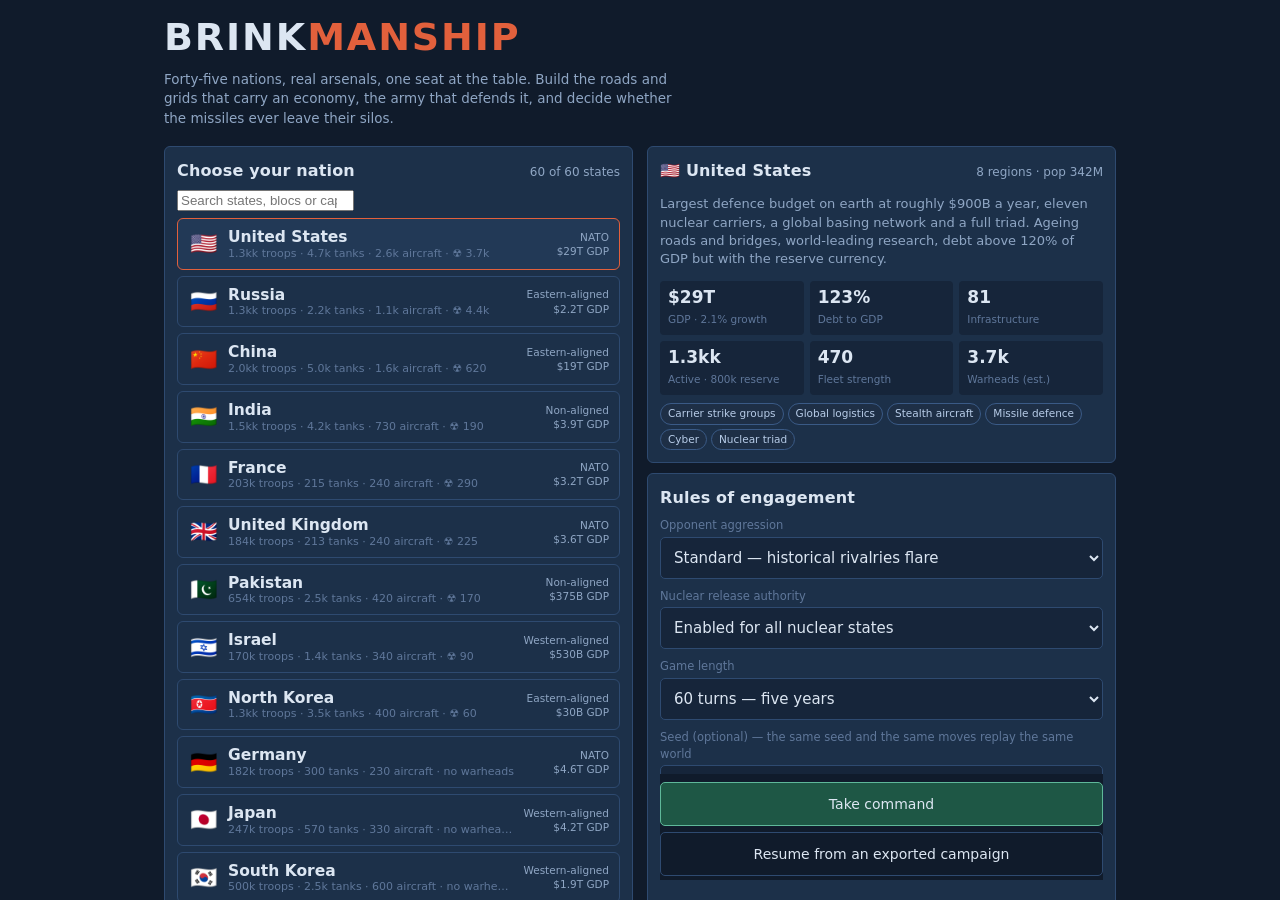
==== brinkmanship-desktop (2).html @ c882f6fa "Add files via upload" ====
<!DOCTYPE html>
<html lang="en">
<head>
<meta charset="utf-8">
<meta name="viewport" content="width=device-width, initial-scale=1, viewport-fit=cover">
<meta name="apple-mobile-web-app-capable" content="yes">
<meta name="apple-mobile-web-app-status-bar-style" content="black-translucent">
<meta name="theme-color" content="#101B2B">
<title>Brinkmanship — Desktop</title>
<style>
:root{
  --sea:#101B2B; --board:#16253A; --panel:#1C3049; --panel2:#223956; --line:#2E4A70;
  --ink:#DCE6F2; --ink-dim:#8FA6C4; --ink-faint:#5F779A; --paper:#33506F;
  --signal:#E2603C; --signal-dim:#8E3B24; --jade:#5FB89A; --amber:#E3B23C; --violet:#9B7BD4; --steel:#7FA0C8;
  --disp:"Avenir Next Condensed","Roboto Condensed","Arial Narrow",system-ui,sans-serif;
  --body:system-ui,-apple-system,"Segoe UI",Roboto,Helvetica,sans-serif;
}
*{box-sizing:border-box;-webkit-tap-highlight-color:transparent}
html,body{margin:0;padding:0;height:100%;overscroll-behavior:none}
body{background:var(--sea);color:var(--ink);font-family:var(--body);font-size:15px;line-height:1.45;-webkit-font-smoothing:antialiased}
body.mobile{padding-top:env(safe-area-inset-top)}
button{font-family:inherit;font-size:inherit;color:inherit;border:0;background:none;cursor:pointer}
.num{font-variant-numeric:tabular-nums}
h1,h2,h3,h4{font-family:var(--disp);font-weight:600;margin:0;letter-spacing:.01em}
table{border-collapse:collapse;width:100%;font-size:13px}
td,th{padding:4px 6px;text-align:right;border-bottom:1px solid var(--line)}
td:first-child,th:first-child{text-align:left}
th{font-weight:500;color:var(--ink-faint);font-size:11.5px}

#app{display:none;flex-direction:column;height:100dvh;position:relative}
body.mobile #app{max-width:640px;margin:0 auto}
#rail{flex:0 0 auto;display:flex;align-items:stretch;gap:1px;background:var(--line);border-bottom:1px solid var(--line)}
.rail-cell{background:var(--board);padding:7px 9px;flex:1;min-width:0}
.rail-k{font-size:10px;color:var(--ink-faint);line-height:1.2;white-space:nowrap;overflow:hidden;text-overflow:ellipsis}
.rail-v{font-family:var(--disp);font-size:17px;font-weight:600;line-height:1.15;white-space:nowrap;overflow:hidden;text-overflow:ellipsis}
.rail-cell.defcon{flex:0 0 74px;text-align:center}
.dc1{color:var(--signal)} .dc2{color:#E8804C} .dc3{color:var(--amber)} .dc4{color:#B9C96F} .dc5{color:var(--jade)}
#view{flex:1 1 auto;min-height:0;overflow-y:auto;overscroll-behavior:contain;-webkit-overflow-scrolling:touch;padding:12px 12px 20px}
body.mobile #top,body.mobile #cols{display:contents}
body.mobile #rail{order:1} body.mobile #view{order:2} body.mobile #turnbar{order:3} body.mobile #tabs{order:4}
#tabs{flex:0 0 auto;display:flex;background:var(--board);border-top:1px solid var(--line);padding-bottom:env(safe-area-inset-bottom)}
.tab{flex:1;padding:8px 2px 7px;text-align:center;color:var(--ink-faint);border-top:2px solid transparent;min-height:50px}
.tab.on{color:var(--ink);border-top-color:var(--signal);background:var(--panel)}
.tab .g{font-size:16px;line-height:1}
.tab .t{font-size:10px;margin-top:3px}
.badge{display:inline-block;min-width:15px;padding:0 3px;background:var(--signal);color:#fff;border-radius:8px;font-size:9px;line-height:15px;margin-left:2px;vertical-align:1px}
#turnbar{padding:8px 12px calc(8px + env(safe-area-inset-bottom));background:var(--board);border-top:1px solid var(--line)}

body.desktop #app{max-width:none}
body.desktop #top{display:flex;align-items:stretch;background:var(--board);border-bottom:1px solid var(--line)}
body.desktop #rail{flex:0 0 auto;border:0;padding:0 6px}
body.desktop .rail-cell{flex:0 0 auto;min-width:96px}
body.desktop .rail-cell.brand{display:flex;align-items:center;font-family:var(--disp);font-size:20px;font-weight:700;letter-spacing:.06em;padding:0 14px}
body.desktop .rail-cell.brand em{font-style:normal;color:var(--signal)}
body.desktop #tabs{border:0;padding:0 6px;flex:1;background:var(--board);align-self:stretch;display:flex}
body.desktop .tab{flex:0 0 auto;min-width:96px;padding:6px 14px;border-top:0;border-bottom:2px solid transparent;display:flex;align-items:center;gap:7px;justify-content:center;min-height:0}
body.desktop .tab.on{border-bottom-color:var(--signal)}
body.desktop .tab .t{font-size:13px;margin:0}
body.desktop #turnbar{flex:0 0 auto;padding:6px 8px;border:0;background:var(--board);display:flex;align-items:center}
body.desktop #turnbar .btn{width:auto;min-height:40px;padding:8px 22px}
body.desktop #cols{flex:1 1 auto;display:grid;grid-template-columns:330px minmax(0,1fr) 380px;grid-template-rows:minmax(0,1fr);gap:1px;background:var(--line);min-height:0}
body.desktop #left,body.desktop #right{min-height:0;overflow-y:auto;background:var(--sea);padding:12px}
body.desktop #view{padding:14px 18px 40px}
body.desktop #view .inner{max-width:920px}
body.mobile #left,body.mobile #right{display:none}

.card{background:var(--panel);border:1px solid var(--line);border-radius:6px;padding:12px;margin-bottom:10px}
.card.tight{padding:9px 10px}
.card-h{display:flex;align-items:baseline;justify-content:space-between;gap:8px;margin-bottom:8px}
.card-h h3{font-size:16px}
.hint{font-size:12px;color:var(--ink-dim);line-height:1.4}
.hint.warn{color:var(--amber)} .hint.bad{color:var(--signal)} .hint.good{color:var(--jade)}
.sep{height:1px;background:var(--line);margin:10px -12px}
.row{display:flex;align-items:center;justify-content:space-between;gap:8px}
.grid2{display:grid;grid-template-columns:1fr 1fr;gap:8px}
.grid3{display:grid;grid-template-columns:1fr 1fr 1fr;gap:6px}
body.desktop .cols2{display:grid;grid-template-columns:1fr 1fr;gap:12px;align-items:start}
.stat{background:var(--board);border-radius:4px;padding:6px 8px;min-width:0}
.stat b{display:block;font-family:var(--disp);font-size:17px;font-weight:600;line-height:1.2;white-space:nowrap;overflow:hidden;text-overflow:ellipsis}
.stat span{font-size:10.5px;color:var(--ink-faint)}
.btn{display:inline-flex;align-items:center;justify-content:center;gap:6px;background:var(--panel2);border:1px solid var(--line);border-radius:5px;padding:10px 12px;min-height:44px;font-size:14px;font-weight:500;width:100%}
.btn:active{background:var(--line)} .btn:disabled{opacity:.38}
.btn.hot{background:var(--signal-dim);border-color:var(--signal)} .btn.go{background:#1E5745;border-color:var(--jade)}
.btn.ghost{background:transparent} .btn.sm{min-height:36px;padding:6px 9px;font-size:13px}
.btn.auto{width:auto;flex:0 0 auto}
.btn:focus-visible{outline:2px solid var(--amber);outline-offset:2px}
#endturn{background:var(--signal);border-color:var(--signal);color:#12202F;font-weight:700;font-family:var(--disp);letter-spacing:.09em;text-transform:uppercase;font-size:15px}
.pill{display:inline-block;padding:2px 7px;border-radius:20px;font-size:10.5px;border:1px solid var(--line);color:var(--ink-dim);white-space:nowrap}
.pill.war{background:var(--signal-dim);border-color:var(--signal);color:#FFD6C9}
.pill.ally{background:#1E5745;border-color:var(--jade);color:#C6F0E2}
.pill.nuke{background:#3B2A55;border-color:var(--violet);color:#DCC9F5}
.pill.dead{background:#2A2A2A;border-color:#555;color:#999}
.pill.you{background:var(--paper);border-color:#5C82AC;color:#fff}
.pill.cap{background:#1E2F46;border-color:#3A5A86;color:#B7CCE8}
.pill.pup{background:#3A3352;border-color:#7A6AA8;color:#D8CCF2}
.bar{height:5px;background:var(--board);border-radius:3px;overflow:hidden;margin-top:4px}
.bar i{display:block;height:100%;background:var(--jade)} .bar i.mid{background:var(--amber)} .bar i.low{background:var(--signal)}
.st-Fresh{color:var(--jade)} .st-Worn{color:var(--amber)} .st-Exhausted{color:#E8804C} .st-Shattered{color:var(--signal)}
.branch{background:var(--board);border-radius:5px;padding:8px 9px;margin-bottom:6px}
.branch .bh{display:flex;justify-content:space-between;align-items:baseline;gap:6px}
.branch .bh b{font-family:var(--disp);font-size:15px;font-weight:600}
.branch .bm{display:grid;grid-template-columns:repeat(4,1fr);gap:4px;margin-top:5px;font-size:11px;color:var(--ink-dim)}
.branch .bm span b{display:block;color:var(--ink);font-family:var(--disp);font-size:14px;font-weight:600}
.verdict{font-family:var(--disp);font-size:22px;font-weight:700;line-height:1.1}
.v-win{color:var(--jade)} .v-loss{color:var(--signal)} .v-draw{color:var(--amber)}
.infra{margin-bottom:7px}
.infra .ih{display:flex;justify-content:space-between;font-size:12.5px}
.infra .ih b{font-family:var(--disp);font-weight:600}
.act{border-left:3px solid var(--line);padding:5px 0 5px 10px;margin-bottom:7px;font-size:13.5px;line-height:1.45}
.act.good{border-left-color:var(--jade)} .act.bad{border-left-color:var(--signal)} .act.warn{border-left-color:var(--amber)}
.news{padding:7px 0;border-bottom:1px solid var(--line)}
.news .nh{font-family:var(--disp);font-size:15px;font-weight:700;line-height:1.2}
.news .ns{font-size:11.5px;color:var(--ink-dim);margin-top:2px}
.news .no{font-size:10px;color:var(--ink-faint);text-transform:uppercase;letter-spacing:.08em}

.nat{display:flex;align-items:center;gap:9px;padding:8px 9px;border:1px solid var(--line);border-radius:6px;background:var(--panel);margin-bottom:5px;width:100%;text-align:left}
.nat:active{background:var(--panel2)} .nat.gone{opacity:.42}
.nat .fg{font-size:20px;flex:0 0 auto;width:26px;text-align:center}
.nat .mid{flex:1;min-width:0}
.nat .nm{font-family:var(--disp);font-size:15px;font-weight:600;line-height:1.2;white-space:nowrap;overflow:hidden;text-overflow:ellipsis}
.nat .sub{font-size:11px;color:var(--ink-faint);white-space:nowrap;overflow:hidden;text-overflow:ellipsis}
.nat .rt{flex:0 0 auto;text-align:right}
.nat .pw{font-family:var(--disp);font-size:15px;font-weight:600;line-height:1.15}
.nat .rl{font-size:10.5px}

#mapwrap{position:relative;background:#0B1522;border:1px solid var(--line);border-radius:6px;margin-bottom:10px;overflow:hidden;touch-action:none;user-select:none}
#mapwrap svg{display:block;width:100%;height:auto;cursor:grab}
body.mobile #mapwrap svg{height:330px}
.cty{fill:#22354F;stroke:#3A577C;stroke-width:.6;vector-effect:non-scaling-stroke}
.cty.game{cursor:pointer;stroke:#0B1522;stroke-width:.8}
.cty.contested{stroke:var(--signal);stroke-width:1.6;stroke-dasharray:4 3}
.cty.rad{stroke:var(--violet);stroke-width:1.6}
.frontline{stroke:var(--signal);stroke-width:1.8;stroke-dasharray:6 4;opacity:.85;vector-effect:non-scaling-stroke}
.traderoute{stroke:var(--jade);stroke-width:1;opacity:.3;vector-effect:non-scaling-stroke}
.mk{stroke:#0C1520;stroke-width:1.2;cursor:pointer}
.mk-lab{font-family:var(--disp);font-size:7px;font-weight:700;fill:#0C1520;text-anchor:middle;pointer-events:none}
.mk-you{fill:none;stroke:#fff;stroke-width:1.6}
.mk-war{fill:none;stroke:var(--signal);stroke-width:1.5}
.mapctl{position:absolute;right:8px;top:8px;display:flex;flex-direction:column;gap:4px}
.mapctl button{width:36px;height:36px;border-radius:5px;background:rgba(22,37,58,.92);border:1px solid var(--line);font-size:17px;color:var(--ink)}
.maplegend{position:absolute;left:8px;bottom:6px;font-size:10px;color:var(--ink-faint);pointer-events:none}

.log{border-left:2px solid var(--line);padding:5px 0 5px 9px;margin-bottom:6px;font-size:13px;line-height:1.4}
.log b{font-family:var(--disp);font-size:12px;color:var(--ink-faint);display:block;font-weight:600}
.log.war{border-left-color:var(--signal)} .log.nuke{border-left-color:var(--violet);background:rgba(155,123,212,.09)}
.log.dip{border-left-color:var(--jade)} .log.eco{border-left-color:var(--amber)} .log.you{border-left-color:#fff}
.rep{display:flex;justify-content:space-between;gap:8px;align-items:center;padding:7px 9px;border:1px solid var(--line);border-radius:5px;background:var(--board);margin-bottom:5px;width:100%;text-align:left}
.rep .rn{font-weight:600;font-size:13.5px;line-height:1.25}
.rep .rs{font-size:11px;color:var(--ink-faint)}
.rep .rv{font-family:var(--disp);font-size:13px;font-weight:600;white-space:nowrap}

#scrim{position:fixed;inset:0;background:rgba(6,12,20,.72);display:none;z-index:40} #scrim.on{display:block}
#sheet{position:fixed;z-index:50;background:var(--board);border:1px solid var(--line);display:none;overflow-y:auto;overscroll-behavior:contain;box-shadow:0 -14px 40px rgba(0,0,0,.5);padding:0 12px calc(16px + env(safe-area-inset-bottom))}
#sheet.on{display:block}
body.mobile #sheet{left:0;right:0;bottom:0;max-width:640px;margin:0 auto;border-radius:14px 14px 0 0;max-height:88dvh}
body.desktop #sheet{left:50%;top:50%;transform:translate(-50%,-50%);width:min(700px,92vw);max-height:86vh;border-radius:10px;padding-bottom:16px}
#sheet-head{position:sticky;top:0;background:var(--board);padding:12px 0 9px;border-bottom:1px solid var(--line);margin-bottom:11px;display:flex;align-items:center;gap:9px;z-index:2}
#sheet-head h2{flex:1;font-size:19px;min-width:0;white-space:nowrap;overflow:hidden;text-overflow:ellipsis}
.x{flex:0 0 auto;width:38px;height:38px;border-radius:19px;background:var(--panel);display:flex;align-items:center;justify-content:center;font-size:19px;color:var(--ink-dim)}
.grab{width:34px;height:4px;background:var(--line);border-radius:2px;margin:6px auto 0}
body.desktop .grab{display:none}

input[type=range]{width:100%;accent-color:var(--signal);height:34px}
select,input[type=number],textarea{width:100%;background:var(--board);color:var(--ink);border:1px solid var(--line);border-radius:5px;padding:9px;font-size:15px;min-height:42px;font-family:inherit}
label.fld{display:block;margin-bottom:9px}
label.fld > span{display:block;font-size:11.5px;color:var(--ink-faint);margin-bottom:3px}
.seg{display:flex;border:1px solid var(--line);border-radius:5px;overflow:hidden}
.seg button{flex:1;padding:9px 4px;min-height:40px;font-size:13px;color:var(--ink-dim)}
.seg button.on{background:var(--panel2);color:var(--ink)}

#setup{padding:18px 14px calc(20px + env(safe-area-inset-bottom));max-width:980px;margin:0 auto;height:100dvh;overflow-y:auto}
.brand{font-family:var(--disp);font-size:38px;font-weight:700;letter-spacing:.05em;line-height:1;margin-bottom:5px}
.brand em{font-style:normal;color:var(--signal)}
.tagline{color:var(--ink-dim);font-size:13.5px;max-width:60ch;margin-bottom:18px}
body.desktop #setup .setgrid{display:grid;grid-template-columns:1fr 1fr;gap:14px;align-items:start}
.pick{display:flex;align-items:center;gap:10px;padding:9px 10px;border:1px solid var(--line);border-radius:6px;background:var(--panel);margin-bottom:6px;width:100%;text-align:left}
.pick.sel{border-color:var(--signal);background:var(--panel2)}
.pick .fg{font-size:22px;width:30px;text-align:center;flex:0 0 auto}
.pick .mid{flex:1;min-width:0}
.pick .nm{font-family:var(--disp);font-size:15.5px;font-weight:600;line-height:1.2}
.pick .sub{font-size:11px;color:var(--ink-faint);white-space:nowrap;overflow:hidden;text-overflow:ellipsis}
.pick .rt{font-size:10.5px;text-align:right;color:var(--ink-dim);flex:0 0 auto;line-height:1.35}
.end-screen{text-align:center;padding:40px 16px}
.end-screen .big{font-family:var(--disp);font-size:34px;font-weight:700;line-height:1.05;margin-bottom:10px}
.layers{display:flex;gap:4px;flex-wrap:wrap;margin:0 0 8px}
.layers button{padding:6px 10px;border:1px solid var(--line);border-radius:14px;font-size:12px;color:var(--ink-dim);background:var(--panel);min-height:34px}
.layers button.on{background:var(--panel2);color:var(--ink);border-color:#5C82AC}
.legend{position:absolute;left:8px;bottom:22px;display:flex;gap:7px;flex-wrap:wrap;font-size:10px;color:var(--ink-dim);pointer-events:none;max-width:72%}
.legend i{display:inline-block;width:10px;height:10px;border-radius:2px;margin-right:3px;vertical-align:-1px}
.chk{display:flex;align-items:center;gap:8px;font-size:13px;color:var(--ink-dim);margin-top:10px;min-height:44px}
.chk input{width:22px;height:22px;accent-color:var(--signal);flex:0 0 auto}
.dash{display:grid;grid-template-columns:1fr 1fr;gap:8px;margin-bottom:10px}
body.desktop .dash{grid-template-columns:1fr 1fr 1fr}
.dash .card{margin:0}
.kv{display:flex;justify-content:space-between;gap:8px;padding:3px 0;border-bottom:1px solid var(--line);font-size:13px}
.kv span:last-child{font-family:var(--disp);font-weight:600;text-align:right;white-space:nowrap}
body.mobile .btn.sm{min-height:44px}
body.mobile .tab .t{font-size:9.5px}
body.mobile #tabs{overflow-x:auto;-webkit-overflow-scrolling:touch;scrollbar-width:none;justify-content:flex-start}
body.mobile #tabs::-webkit-scrollbar{display:none}
body.mobile .tab{flex:0 0 auto;min-width:62px;padding:8px 5px 7px}
.stepper{display:inline-flex;align-items:center;border:1px solid var(--line);border-radius:5px;overflow:hidden;flex:0 0 auto}
.stepper button{width:40px;height:40px;font-size:19px;background:var(--panel2)}
.stepper span{min-width:30px;text-align:center;font-family:var(--disp);font-weight:600}
.trow{display:flex;align-items:center;justify-content:space-between;gap:6px;padding:7px 0;border-bottom:1px solid var(--line)}
.trow .tn{min-width:0;flex:1}
.trow .tn b{display:block;font-size:14px}
.tmode{display:inline-flex;border:1px solid var(--line);border-radius:5px;overflow:hidden;flex:0 0 auto}
.tmode button{padding:0 9px;height:40px;font-size:12px;color:var(--ink-dim)}
.tmode button.on{background:var(--panel2);color:var(--ink)}
#pickwrap{max-height:48dvh;overflow-y:auto;margin-top:6px}
body.desktop #pickwrap{max-height:none}
.sticky-go{position:sticky;bottom:0;background:var(--sea);padding:8px 0 4px}
.tog{display:inline-flex;align-items:center;gap:6px;font-size:12px}
.tog input{width:20px;height:20px;accent-color:var(--jade)}
@media (prefers-reduced-motion:reduce){*{animation:none!important;transition:none!important}}
</style>
</head>
<body>

<div id="setup">
  <div class="brand">BRINK<em>MANSHIP</em></div>
  <p class="tagline">Forty-five nations, real arsenals, one seat at the table. Build the roads and grids that carry an economy, the army that defends it, and decide whether the missiles ever leave their silos.</p>
  <div class="setgrid">
  <div>
  <div class="card">
    <div class="card-h"><h3>Choose your nation</h3><span class="hint" id="pickcount"></span></div>
    <input type="search" id="picksearch" placeholder="Search states, blocs or capabilities…" autocomplete="off">
    <div id="pickwrap"><div id="picklist"></div></div>
  </div>
  </div>
  <div>
  <div class="card" id="pickinfo"></div>
  <div class="card">
    <div class="card-h"><h3>Rules of engagement</h3></div>
    <label class="fld"><span>Opponent aggression</span>
      <select id="opt-diff">
        <option value="0.7">Cautious — AI avoids wars it can't win</option>
        <option value="1" selected>Standard — historical rivalries flare</option>
        <option value="1.35">Volatile — opportunistic, expansionist</option>
        <option value="1.7">Powder keg — AI escalates fast, nukes early</option>
      </select></label>
    <label class="fld"><span>Nuclear release authority</span>
      <select id="opt-nuke">
        <option value="on" selected>Enabled for all nuclear states</option>
        <option value="taboo">Enabled, but first use wrecks your standing</option>
        <option value="off">Locked — conventional war only</option>
      </select></label>
    <label class="fld"><span>Game length</span>
      <select id="opt-turns">
        <option value="36">36 turns — three years</option>
        <option value="60" selected>60 turns — five years</option>
        <option value="100">100 turns — long war</option>
        <option value="0">No limit — play until the world ends, or you do</option>
      </select></label>
    <label class="fld"><span>Seed (optional) — the same seed and the same moves replay the same world</span><input type="number" id="opt-seed" placeholder="random"></label>
    <div class="sticky-go"><button class="btn go" id="startbtn">Take command</button>
    <button class="btn ghost" id="resumebtn" style="margin-top:6px;display:none">Resume saved campaign</button></div>
  </div>
  <p class="hint" style="margin:0 0 8px">Force levels use approximate open-source estimates: FAS and SIPRI nuclear stockpiles for early 2026, IISS-style conventional counts, World Bank GDP and debt ratios. Ukraine and Russia begin at war with Donbas and Crimea occupied; sanctions on Russia, Iran, North Korea, Belarus and Venezuela are in force. Map: Natural Earth. Everything after turn one is fiction.</p>
  </div></div>
</div>

<div id="app">
  <div id="top">
    <div id="rail"></div>
    <div id="tabs"></div>
    <div id="turnbar"><button class="btn" id="endturn">End turn</button></div>
  </div>
  <div id="cols">
    <div id="left"></div>
    <div id="view"></div>
    <div id="right"></div>
  </div>
</div>

<div id="scrim"></div>
<div id="sheet">
  <div class="grab"></div>
  <div id="sheet-head"><h2 id="sheet-title"></h2><button class="x" id="sheet-x" aria-label="Close">✕</button></div>
  <div id="sheet-body"></div>
</div>

<script>
"use strict";
const LAYOUT = "desktop";
const IS_DESK = LAYOUT==="desktop" || (LAYOUT==="auto" && window.innerWidth >= 960);
document.body.classList.add(IS_DESK ? "desktop" : "mobile");
const WORLD={w:1000,h:520,paths:{"FJI":"M987.7,316.3 989.2,316.7 988.4,318.4 985.1,318.5Z","TZA":"M594.2,263.1 604.7,270 608.8,275 607.4,279 609.3,282 608.5,287.3 611.4,293.2 603.4,297.2 595.4,297 593.3,290.3 585.1,286.8 581.6,279.1 581.4,274.5 585.4,270.8 584.5,263.6Z","SAH":"M476.8,170.9 476.6,176.6 467.8,176.4 467.7,184.7 465.1,185 464.9,191.3 453.6,192.4 453.7,191 459.9,190.8 462.4,183.7 466.3,180.2 469.4,173.4 476.4,172.6Z","CAN":"M199.3,102.4 191.4,96.7 193.2,92.1 191,90.8 192.2,88.3 190.8,86.1 195.4,81.2 192.8,79.3 191.3,69.7 184.8,72.3 183.7,69.1 180,68.2 204.4,41.6 211.6,43.8 229.1,40.3 229.5,41.4 233.2,39.5 235.8,42.3 240.2,40.4 238.6,42.5 245.5,41.4 256.6,43.8 258.3,45.2 254.2,46.6 257.6,47.2 265.8,46.4 266.9,48 270.2,46.6 268.9,45.4 271,44.5 275.6,44.1 277.8,46.3 283.3,47.3 290,46.9 293.1,44.7 295.7,45.6 294,48.3 301.2,43.4 298.4,40.6 304.5,35.7 308.2,37.3 309,40.3 306.2,41.7 309.8,42.2 308,45 312.2,42.9 313.6,44.6 311.7,46.7 312.7,48.5 321,41.2 326.7,41.8 328.7,43.1 325.7,45.9 325.3,48.8 320,50.7 315,50.3 308.8,55.3 299.5,58.6 287.1,66.4 282.9,72.2 286,72.6 285.5,77.7 289.1,77.1 300,83.1 306.2,83.5 304.1,89.2 306.9,95.6 311.7,91.4 311.4,85 321.4,79.3 321.6,74.8 319.8,72.6 323.9,69.5 325.5,62.3 335.2,62 339.1,65.7 343,66 341.1,72.1 344.1,74.3 353.5,68.1 357.2,78 355.6,79.9 364.5,85.1 364.7,87.7 367,89.2 366.2,92.7 354.1,98.6 338.6,98.6 323.8,109.3 331.3,104.6 340.9,101.7 342.7,103.2 339.7,105.4 339.7,111.1 342.5,112.7 346.8,112.2 350.2,108.7 351.1,112.1 347.5,114.2 333.4,119.4 334,116.7 339,114.1 332.1,114.6 331,112.8 332.2,108.5 329,107.3 321.1,115 312.7,115 306.5,119.4 301.7,119.4 300.4,121.8 290.3,125.6 288.9,124.7 293,119.6 293.8,113.9 289.7,109 282.8,104.6 274.5,105.1 268.6,103.5 268.4,101.2 267,102.4ZM312.6,61.9 317.9,60.6 314.2,62.8ZM337.6,33.4 336.2,32 338,30.9 345,32.6ZM313.6,27.8 307.1,27.9 312.5,26.1ZM315.4,18.5 316.9,19.3 311.2,20.1 312,18.2ZM323.4,29.3 315.7,28.1 316.8,25.5 315.7,24.4 310.3,23.3 315.8,22.5 321.1,23.2 322.1,24.1 321,25 323.6,26.2 341.2,26.8 335.9,29.1ZM286.1,19.9 288.4,20.3 280.7,20.9ZM365.7,95.2 361.6,99.9 363.5,98.9 364.9,99.5 363.8,100.6 369.3,101.7 368,104 369.8,103.4 370,107 368.4,109.8 365.7,109.3 366.3,106.4 362.8,109.1 361.3,109 363.4,107.5 361.2,106.7 353.8,106.8 361,97.1ZM316.8,54.4 323.1,58.3 320.6,59.2 317,57.2 310.1,60.2 310.2,58.5 307.1,58.8 313.5,52.6ZM338.9,34.6 341.5,33.5 347.3,36.1 347,37.3 351.1,36.7 356.9,39.4 358.9,43.1 354.4,44.3 367,49.5 360.3,54.7 355.9,50.8 352.9,51.1 351.9,52.7 356.5,56.4 356.8,59.2 355.2,61.3 348.1,58.2 351.7,63.4 342.1,60.6 340,59.2 341.2,58.4 336,55.6 327.7,55.9 330.2,53.8 339,53.4 344.3,48.3 344,46.1 337.6,43.9 339.3,43.2 338,41.5 322.3,40.9 314.1,38.8 317.1,37.6 314.2,37.6 315.3,34.9 321.3,31.5 327,30.8 324.4,32.5 324.9,34.1 334,30.9 335.8,33.6 334.4,35.3ZM310.2,29.9 317.7,30.6 304.3,35.3 305.8,31.7ZM258.3,24.9 275.3,21.1 270.7,23.9ZM185.1,86.9 187.5,86.6 184,92.6 183,88.8ZM300,17.2 307.7,18.4 307.9,20.5 298.4,19.4 300.9,18.7 299.2,18.1ZM196.8,104 192.1,103 188.4,97.7 194.5,98.4ZM256.6,29.1 264,29.8 266.4,31.6 244.8,38.4 241.3,35.8 249.9,31.1 249.5,29.5ZM287.3,25.6 291.4,25.3 288.4,27.7 275.2,29.2 272.1,29.3 277.8,27.3 266.2,27.1 273.9,24 284,26.5 283.4,24.1 286,23.2 287.8,23.5ZM283.7,32.7 285.1,33.7 283.6,38.2 288.9,40.8 284.2,42.2 283.3,44.2 276.7,43.1 259.8,44.8 259.7,43.5 255.3,43.1 254.5,41 265.7,39.9 254.7,39.4 260.2,37.3 254,36.7 259.8,33.6 266.7,32 268.3,32.5 266.2,33.8 276.6,33 277.3,36.4 279.9,32.6ZM295.3,33.6 294.4,31.9 297.8,30.7 303.6,30.9 300.7,32.9 303,34 300.9,36.4 294.9,37.2 290.7,34.2ZM284.7,31.3 288.6,31.8 285.4,33.5ZM307.5,23.4 304.6,27.7 297.2,26.3 298.7,24.3ZM321.1,14.3 329.3,12.8 335.7,14.9 337.4,17.1 329.1,19.6 321.9,19.5 320.7,18.5 323.6,17 318.8,16.3ZM332.4,11.5 357.6,9 388.1,10 365.9,16.1 354.3,17.2 356.6,17.4 355,17.9 355.7,19 345,22.2 347.9,23.2 341.6,24.7 324.6,24 329.4,22.3 329.8,20.5 335.5,21.4 331.4,19.4 338.8,17.1 337.2,15 347.2,14.6 336.6,14.4ZM339,47.8 334.7,48.8 336.6,45.9 340.1,46.3ZM297.8,42.2 296.4,44.2 290.1,42.5 294.9,40.5ZM341.5,108.6 342,110.1 346,110.5 343.5,112 340.7,110.6Z","USA":"M199.3,102.4 267,102.4 268.4,101.2 268.6,103.5 274.5,105.1 282.8,104.6 289.7,109 293.8,113.9 293,119.6 288.9,124.7 289.7,125.6 300.4,121.8 301.7,119.4 306.5,119.4 312.7,115 321.1,115 329,107.3 332.2,108.5 331,112.8 332.3,115.6 323.4,119.2 320.4,123.5 322,125.7 311.9,128 316.4,128 311.1,128.6 307.2,134.4 306,132.6 306.4,136.1 303.1,139.9 303.6,133.7 302.8,137.2 301.2,136.7 302.8,137.7 302.4,145.3 284.7,158.6 285.2,173.4 283.4,178.8 281.3,178.8 280.2,176.6 277.4,163.5 273.4,164.5 270.5,162 261.9,162.8 261.7,166 251.9,164 247.8,165 240.1,170.3 237.6,176.7 234,175 231,165.3 227.3,164.1 225,166.6 223,165.6 218.4,157.6 206,159 197.6,154.5 191.1,155.1 189,150.2 184.2,148.4 181.7,130 190.8,113.4 193.3,105 196.9,105.4 196.7,108.4ZM76.5,195.4 77.6,197.2 74.8,199.1 74.3,196.6ZM146.1,75.1 147.7,76.2 140.7,78ZM204.4,41.6 180,68.2 183.7,69.1 184.8,72.3 191.3,69.7 192.8,79.3 195.4,81.2 191.8,84.6 189.9,82.5 190.7,74.6 185,74.3 180.7,70.4 167.6,66.5 163.2,69.1 152.7,71.5 160.7,65.3 129,81 109.9,85.8 134.7,76.2 139.9,72.2 127.9,73 130.3,69.1 126.8,69.7 125.3,67.6 129,63 134.8,59.9 145,58.2 145.2,56.4 148,55.3 137.8,56.2 135.3,55.6 134.7,52.8 145.3,50.2 147.1,50.2 145.3,51.6 150,51.5 147.9,46.2 146,45.3 148.9,43.9 176.7,37.2 179.3,39ZM120.9,58.1 126.1,59.5 119.8,59.5Z","KAZ":"M713.6,101.8 710.6,104.1 710.9,108.7 705.6,107.7 705.8,113.3 700.2,115.3 704.2,120.8 702.7,121.7 703.5,123.5 687.3,120.4 686.2,123 680.2,122.3 675.3,128.9 670.1,127.3 667,121.4 663.4,119.1 656.3,119.8 645.9,113.2 639.9,115 642.6,126.8 637.1,123.6 633.5,125.3 632.8,122.1 629.7,121 626.1,116.3 628.6,116.6 628.2,114.3 632.5,114.2 631.4,109.2 626.7,108.6 622,110.6 618.5,106.4 614.2,104.3 615.4,97.9 618.3,99.7 618.1,97.4 622.3,94.1 635.1,97.4 637.3,96.1 648.6,96.8 648.8,95.4 644.2,93.3 647.4,90.1 645.1,88 645.8,87 662.4,82.8 666.9,83.5 668.8,86.6 674.4,86.9 674.9,88.6 681.9,85.5 693.8,96.6 694.5,95 698.5,96.8 701.6,96Z","UZB":"M642.6,126.8 639.9,115 645.9,113.2 656.3,119.8 663.4,119.1 667,121.4 670.1,127.3 674.4,128.9 680,123.7 679.2,126.1 686.5,128.2 683.8,130.5 680.7,130.3 680.3,127.9 677.1,128.7 676,132.5 673.8,132.3 676.6,136.9 675.9,140.2 672.3,139.5 672,137.5 665.2,134.6 657.8,127.5 654.1,127.1 652.1,123.9 648.3,122.2 644.7,125.1 645.4,126.8Z","PNG":"M891.5,268.4 901.3,272.4 904.9,277.6 909.4,279.6 910,281.3 907.4,281.6 907.8,283.7 916.4,294 908.9,292.6 904.5,285.9 901,284.5 896.8,286.5 896.9,288.9 894.6,290 890.3,289.3ZM923.7,271.8 924.1,275.3 923.1,272.2 918.4,268.8ZM919.6,278.8 915.1,280.3 911.4,278.5 916.6,276.1 916.7,277.8 918.3,277.5 920.6,273.4 922.3,273.3 922.6,275.6ZM929.3,277.2 932.1,281.9 930.2,281Z","IDN":"M891.5,268.4 890.3,289.3 888,286.7 881,287 884.2,283.5 882.6,277.3 871.1,271.4 869.1,273.2 866.5,269.1 871.3,267.1 867.2,267.1 862.5,263 867.7,261.2 872.2,262.5 873.3,268.9 876.1,270.8 881.7,265.5ZM845.9,288.6 844,292.6 841.6,293.3 843,289.9ZM827.2,246.7 825.7,249.6 830.5,257.1 827.2,257.5 826.4,262.6 823.7,264.8 822.4,272.9 822,271.8 818.8,273.2 814.5,270 811.1,271.2 810.2,269.6 806.1,269.4 802.6,258.7 804.6,253.6 807,257.5 813.5,255.2 816.1,256.1 818.4,255.4 821.6,246.2ZM859.2,269 862.3,269.9 863.2,272.4 855.1,270.9 855.8,269.1ZM855.3,253 857.4,256.4 855.8,262.9 853.9,256.7ZM841.5,257.2 847.9,255.4 843.6,259.2 833.8,259.2 833.4,261.7 835.9,264.5 842.6,262 837.5,266.1 841.7,277.2 839.1,277 840.6,274.3 837.1,274.7 835.9,268.4 834,269.4 834.1,277.8 832.3,278.2 831.8,271.2 829.8,269 832.8,259.5 835.8,255.8ZM832.5,293 829.1,290.7 831.7,290.1 833.9,292ZM835.9,287.4 840.4,286 839.8,287.8 831.9,288.3 834.3,286.5ZM827.4,286.9 829.7,288 823.1,289 826.5,286ZM800.8,280.6 812.1,282.3 813,284.4 820.4,286.9 817.1,288.1 792,282 794.1,278.9ZM789.9,263.5 791.3,267.5 794.6,269.8 793.5,278.8 790.4,278.9 784.7,273.6 773.9,254.1 764.3,242.4 770.4,243.1 779.5,253.3 784.7,255.5 788.4,259.7 787.3,262.3Z","ARG":"M335.6,428.8 339,432.5 346.3,435.1 345.8,436.6 338,435.6ZM346.9,357.4 346.7,371.1 350.5,373.8 352.6,379 350.9,383.2 347.4,384.9 339.5,385.2 341.2,391.2 340,392.3 333.9,392.4 335,395.6 338.1,395.5 339.3,397.2 335.7,400.2 336,405.1 332.1,406.7 332.1,409.1 337.7,412 337.7,414.8 332.5,422.9 336.5,427.9 327.1,426.9 320.6,418.5 322,417.2 321.6,404.3 317,396.2 316.2,385.5 317.4,384.3 315.2,378.2 316.9,370.3 313.2,361.1 313.9,351.7 316.8,346.7 315.3,339 318.1,337.4 320,330.3 323.7,331.1 325.5,333.4 326.3,330.8 329.4,331 335.5,336.9 344.3,341.1 342.8,347.4 350.8,348.3 354.3,342.3 356.1,346.8Z","CHL":"M335.6,428.8 338,435.6 342,435.7 341.7,436.9 332.6,436.2 321.4,429.4 331.3,433.2 332,429.7ZM309.5,316.6 313.2,322.5 312.7,325.6 316.2,333.7 318.5,334 318.1,337.4 315.3,339 316.8,346.7 313.9,351.7 313.2,361.1 316.9,370.3 315.2,378.2 317.4,384.3 316.2,385.5 317,396.2 321.6,404.3 322,417.2 320.6,418.5 327.1,426.9 335.4,427.8 330.6,429.6 331.3,432.5 320.1,427.7 314.5,416.5 316.4,411.1 312.4,410.2 313.8,407.4 313.1,402.1 316.2,403.2 315.7,396.6 313.7,395.8 314.1,399.8 312.4,399.3 311.8,386.6 309.2,379.9 311.5,364.5 309.3,353 309.5,328.9 307.6,319Z","COD":"M581.4,274.5 582.1,281 585.1,286.8 580.3,287 578.7,289.5 578.3,297.9 581.7,299.2 581.8,302.6 579.7,302.6 575,297.3 573.3,298.3 567,295.2 561.2,295.6 560.2,283.4 555.7,282.3 552.7,285.7 548.4,285.9 545.3,278.9 533.8,278.6 537.7,274.5 540.5,276 544.4,271.4 545.6,265.6 549,261.4 551.5,246.5 554,243.8 562.2,247.1 563.4,244.9 571.2,243.1 575.9,243.2 578.9,246.2 582.5,245.2 585.6,248.7 586.6,252.9 583,258.1 580.6,269.1Z","SOM":"M615.5,265.4 613.9,262.8 613.8,251.1 616.9,246.4 624.8,243.9 635.4,229.6 635.1,223.3 641,221.3 639.9,230.4 634.8,242.8Z","KEN":"M608.8,275 604.7,270 594.2,263.1 594.1,259.6 597.3,253.9 594.4,246.3 597.9,242.3 600.4,245.7 605.8,248.4 609.8,249 613.2,246.3 616.2,247.4 613.8,251.1 613.9,262.8 615.5,265.4 611.8,268.3Z","SDN":"M568,233.5 564.9,231.2 565.1,227.6 560.5,219.5 563.2,209.6 565.6,209.8 565,195.6 568.1,195.6 567.9,189.2 600.1,189.2 602.4,200.1 605.1,202.1 601,205.4 599.9,216.4 594.7,225.8 594,232.1 591.6,220.8 590.3,220.6 588.5,221.5 589.5,224.4 586.7,228.5 582.9,226.9 580.1,229.8 574,229.6 571.3,226.5 569.3,227 566.1,232.3Z","TCD":"M565,197 565.6,209.8 563.2,209.6 560.5,219.5 563.1,224.2 558.1,229.5 552.1,231.1 549.8,234.6 542.3,236.1 541.5,231.7 538.6,229.3 539.2,227.8 542.8,227.9 540.2,217.1 538.4,217.1 537.3,213.8 538.4,209.5 541.8,206.5 543.3,194.4 540.2,186.4 542.9,184.6Z","HTI":"M304.4,196.5 303.8,201.9 296.4,201 302.3,199.9 300.5,195.9Z","DOM":"M303.8,201.9 304.8,196 309.2,196.8 313.3,200.1 312.1,201.4 306.8,200.7 304.5,203.4Z","RUS":"M622,110.6 617,116.3 623.5,125.2 621.9,127.3 615.2,123 600.8,120 591.7,114.3 595,111.1 593.5,109.9 596.9,108.6 594.4,107 597.9,105.9 597.8,100.6 585.8,97.5 581,92.1 576.4,92.8 574.8,89.8 577.9,89 572.6,84.5 572.5,82.3 565.9,80.4 563.2,76.5 563,72.8 566.2,69 563.6,67.6 570.1,60.7 566.4,58.8 567,56.9 564.6,54.8 565.6,52.4 562.5,49.2 564,47.1 560.4,45.3 560.3,43.4 567.3,41.1 587.9,47.8 588.5,49.6 583.2,51.9 571.5,50.1 575.5,52.1 576.7,56.3 581.7,57.9 580,55.3 581.2,54.3 586.9,56 588.5,55.3 586.5,53.3 590.8,50.5 595.2,51.7 595.9,49.7 592.1,44.7 598.3,45.6 600,47.2 597.4,47.5 597.9,49 599.9,50 613.5,44 615.2,44.1 613.7,45.8 624.2,43.9 627.3,45.5 629,43.7 626.1,42.1 626.8,41.3 645.8,46.1 646.5,44.6 640.7,42.3 638.1,38.1 642.1,32.8 649.1,34.9 648.3,37.1 656.3,45.2 654,51 656.7,51.4 660.2,47 658.2,43.6 654.4,41.9 654.7,39.1 650.8,37 653.5,35.2 652,33.3 658,37.7 655.9,35.8 662.9,34.7 667.6,36.2 662.5,31.2 674.8,30.4 672.2,29.1 673.3,27.4 697.5,24.1 698,22 701.7,21 710.1,24 717.1,23.4 725.2,25.6 725.9,26.9 719.7,29.8 727.4,30.3 729.9,32 733.1,30.9 750.4,32.9 748.6,31 756.5,31.4 772.5,38.7 771.8,35.9 788.4,36.9 784.4,34.4 785.8,33.3 806.2,35 817.4,38.6 829.8,38.5 838.3,42.4 852.3,42 858.9,44.4 860.5,43.5 856.1,40.6 875.6,42.5 880,43.7 893.5,54.7 889,55.8 900.5,62.4 895.6,61.7 890.1,64.2 887.8,69.4 882.5,67.4 878.9,69.7 872.4,69.4 873.4,74.2 877.8,76.1 881.4,80.5 879.3,80.6 880.5,83.1 882.6,84.4 879.8,86 881.8,89.4 878.9,90.2 880.6,93.3 879.3,96.2 863.2,78.6 862.5,75.5 865.5,74.8 869.1,65.7 866.8,61.7 864.3,61.9 865.3,64.3 862.7,67.5 857.4,63.9 852.6,64.9 851.4,69.8 855,71.6 847.2,72.7 845.5,70.5 841.6,70.1 840,71.5 825.8,71.9 819.2,84.8 828.5,87.8 828.9,86.2 831.7,86.4 837.5,89.8 844,104.2 840.2,120.1 837.8,122 833.8,120.5 831.7,123.9 827.9,115.1 832.8,114.6 831.6,104.1 822.9,106.2 816,101.1 811.1,100.1 801.3,90.7 794.4,88.7 788.6,89.3 787.6,90.8 790.4,93.2 790.1,98.9 787.7,100.8 777.9,98.6 770.7,102 765.1,101.6 759.7,98.5 752.2,99 746.5,95.4 737.6,93 736.7,96.2 738.5,98 737.1,100.2 723.4,96.8 713.6,101.8 701.6,96 698.5,96.8 694.5,95 693.8,96.6 681.9,85.5 674.9,88.6 674.4,86.9 668.8,86.6 666.9,83.5 662.4,82.8 645.8,87 645.1,88 647.4,90.1 644.2,93.3 648.8,95.4 648.6,96.8 637.3,96.1 635.1,97.4 622.3,94.1 618.1,97.4 618.3,99.7 615.4,97.9 614.2,104.3 618.5,106.4ZM673.8,13.3 682.1,13.9 690.4,18.2 680.6,17.8 670.5,14.8ZM695,17.2 701.6,19.5 691.7,20.5 692.1,17.4ZM773,24.8 787.1,26.3 787.8,28.2 777.8,28.7 771.9,27 771,25.3ZM794,26.8 799.8,27.5 795.3,28.3 789.8,26.4ZM783.1,31.9 786.2,30.6 791.2,32.3ZM583.6,14.3 595.9,14 589.4,15.6ZM553.8,86 546.5,85.7 550.1,83.4 553.7,84.4ZM607.9,30.9 611.7,28.7 610.7,27.5 620.2,24.6 634.8,23.8 617.3,29.5 613.3,34.5 619.5,38.9 611.5,38.8 606.4,36.9 605.6,35.5 609.9,31.2ZM839.9,87.9 854.2,102.5 849.9,101.5 851.3,106 856.9,111.4 853.9,109.5 853.8,112 837.1,86.3ZM124.9,48.5 123.3,50.9 125.1,48.9 130.5,49.3 131.7,51.9 124.3,53.4 119.6,56.8 115.1,54.9 116,53.7 111.5,53.6 113.1,51.5 106.5,54.7 120,43.7ZM129.4,38.4 126.5,38.6 129.3,36.7 133.1,37.4ZM583.2,112 591.2,113.5 585.1,117.1 581.1,114Z","BHS":"M289.3,178.8 290.6,181.6 289.7,183.6Z","FLK":"M352.7,426.4 358.4,424.1 360.8,425.5 357.4,427.5Z","NOR":"M528.6,16.3 531.9,15.5 541,18 536.4,18.9 533.4,23.2 531.1,23.3 519.7,16.4ZM565.3,42 560.3,43.4 560.8,41.5 557.9,40.4 552.4,44.5 544.7,42.6 542.2,43.4 542.2,45.2 538.1,44.7 529.7,55.3 529.9,57.4 527.7,57.3 526.5,60 528,68.7 525.3,72.4 523.7,70.6 519.3,74 513,73.2 511.2,63.3 523.1,56.1 531.5,46.8 540.2,41.3 558.2,37.7 565.2,39.6 562.6,40.3ZM551.5,15.5 543.6,17 532.5,14.9ZM547.7,20.6 543.6,21.6 540.1,21.1 541.3,20.4 540,19.7Z","GRL":"M415.4,10 451.6,8.2 462.3,9.8 441.9,10.8 459.5,11.8 457.1,13 471.1,11.4 477.5,12.7 462.4,15.2 466.7,15.3 462.4,18.5 462,21.1 464,22.7 457.6,23.6 461,24.9 461.1,27.1 458.9,27.3 461.1,29.5 456.7,29.7 458.8,30.7 458,31.7 452.3,32.1 454.3,35 449.3,34.6 454.4,36.9 454.8,39.1 451,39.6 447.3,37 447.7,38.8 445,40.2 453.3,40.5 441.2,45 432.4,46 426.3,50 413.3,53.4 408.8,59 404.6,61.3 404.9,63.5 401.4,68.8 390.9,66.6 385.9,58.6 385.9,54.2 383.8,51.6 385.3,49.5 384.2,48.5 393.5,41 387.5,42.8 385.2,41.9 385.8,40.1 387.2,38.6 393.1,39.3 385,36.4 388.4,34 384,26.4 379.5,24.9 365.2,25 360.9,22.7 370.5,21.8 358.9,20.2 375.6,17 376.9,16.2 372.4,15.3 385.1,11.7 408.5,10.3 418.2,12 414.6,10.8Z","ATF":"M669.1,416.4 672.6,417.8 671.3,419.8 667.5,420Z","TLS":"M845.9,288.6 852.6,287 846,290.2Z","ZAF":"M543.6,352.1 545,350.5 549.2,353.6 553.1,351.7 553.7,339.8 556.1,346.5 558,346.1 562.8,341.4 569.1,342.1 573.4,335.9 579.9,331.1 584.6,331.7 585.7,343.3 583.5,342.9 582.4,346.2 583.8,347.9 588.1,346.2 586.8,351.2 574.4,365.7 567.7,369.5 559.3,369.2 552.5,372.2 549.4,371.1 547.3,365.2 548.2,362.1Z","LSO":"M577.3,353.3 576.7,356.9 573.6,358.8 571.8,356.3 574.9,353Z","MEX":"M191.1,155.1 197.6,154.5 206,159 218.4,157.6 223,165.6 225,166.6 229.5,164 234,175 238.7,176.6 234.6,187.7 238,199.4 241.7,201.6 250.3,199.2 254.4,192.4 263.4,190.6 259.8,201.2 251,202.7 249.5,204.5 251.7,208.3 248.2,208.3 246.3,213.2 242.3,208.7 234.8,209.6 217,201.1 212.4,195.8 213.9,191 212.6,186.7 205.9,177.6 206.4,174.8 200.6,166.7 200.2,159.5 196.5,157.5 195.2,162.7 200.4,174.1 201.2,181.7 203.7,185.3 201.8,186.5 197.4,180.3 198,176.2 192,170.6 195.1,167.9 192.4,164.7Z","URY":"M346.9,357.4 357.9,363.3 359.8,365.5 359,370.9 356.3,372.7 352.9,372.4 346.6,369.4Z","BRA":"M359.8,368.9 357.9,363.3 346.9,357.4 356.1,346.8 355.8,344.2 353,342.9 353.3,337.4 350.3,337.2 348.6,332 342.7,331.1 341.5,324.9 342.7,318.5 340.2,312.4 335,312.3 333.4,304.3 322.6,300.1 319.5,297.2 319.3,291.4 315.7,291.9 311.4,295.4 305.1,295.4 305,290.5 300.4,292.3 297.4,290.4 295,284.2 297.3,281.3 297.8,276.9 306,273.8 307.2,263.6 305.5,258.3 307.7,256.8 306.1,256.5 306.1,254.5 312.4,253.5 313.7,256.4 317.9,257.5 324,252.9 321.5,252 320.1,247 324.9,247.9 330.8,245.4 331.5,243.3 333.6,243.9 334.7,247.3 333.5,251.1 336,255.8 340.8,253.7 344.5,254.2 344.6,251.9 353,253.2 357.6,246.5 359.7,253.9 361.2,254.4 360,260.3 364.9,260.8 365.1,264 367.2,261.9 375.3,265 376.2,268.6 379.4,267.7 389,269.2 396.7,275.5 401.2,276.5 403.8,283.6 402.8,288.9 393.4,302 392.5,317.5 388.8,330.6 386.3,334 379.2,335.2 371.5,340.2 369.5,343.4 369.5,352.4Z","BOL":"M307.9,295.2 311.4,295.4 315.7,291.9 319.3,291.4 319.5,297.2 322.6,300.1 333.4,304.3 335,312.3 340.2,312.4 342.7,318.5 342.3,324.3 338.7,322.3 331.5,323.2 329.9,331.6 326.3,330.8 325.5,333.4 323.7,331.1 320,330.3 316.2,333.7 312.7,325.6 313.2,322.5 309.5,316.6 310.9,313.1 309.4,308.1 310.7,300.4Z","PER":"M306,273.8 297.8,276.9 297.3,281.3 295,284.2 297.4,290.4 300.4,292.3 305,290.5 305.1,295.4 307.9,295.2 310.7,300.4 309.4,308.1 310.9,313.1 307.6,319 291,307.1 279,283.1 274.7,279.7 274.1,275.2 277.1,270.9 276.8,274.2 280.2,275.9 281.8,274.6 283.9,269.6 290.2,265 291.4,260.2 297.1,267.4 303.3,267.3 305.5,268.8 303.8,272Z","COL":"M314.2,256 312.4,253.5 306.1,254.5 306.1,256.5 307.7,256.8 305.5,258.3 307.2,263.6 306,273.8 303.8,272 305.5,268.8 303.3,267.3 297.1,267.4 291.4,260.2 284.9,258.7 281,255.6 285.9,247.6 284.2,236.8 285.5,232.6 290.7,229.6 293.1,224.4 297.3,223.9 302.1,220 303.7,221 298.5,226.4 297.2,230.6 298.6,230.8 300.6,237.5 305.7,237.6 307.6,240.4 313.3,240.4 311.8,245.5 313.1,249.3 311.7,250.9Z","PAN":"M285.9,232.1 284.2,236.8 283.5,233.3 281,231.1 277.4,233.3 278.4,235.7 277.2,236.6 270.3,233.6 271.7,229.2 274.6,231.8 281.4,229.3Z","CRI":"M271.7,229.2 270.3,233.6 265.1,227.6 264.6,229.3 263.1,228.1 262.6,225 268.9,224.8Z","NIC":"M268.9,224.8 263.3,224.3 258.4,218.5 266.5,212.4 271.5,211.8Z","HND":"M271.5,211.8 266.5,212.4 259.4,218.2 258.1,215.3 254.2,213.6 258.7,209 266.7,208.5Z","SLV":"M254.2,213.6 258.5,215.7 257.8,217.7 251.9,215.8Z","GTM":"M246.3,213.2 248.2,208.3 251.7,208.3 249.5,204.5 251,202.7 256,202.7 255.1,208.9 257.8,209.4 254.2,213.6 251.9,215.8Z","BLZ":"M256,202.7 259.1,200.9 257.7,206.8 255.1,208.9Z","VEN":"M331.5,243.3 330.8,245.4 324.9,247.9 320.1,247 321.5,252 324,252.9 315.8,257.7 311.7,250.9 313.1,249.3 311.8,245.5 313.3,240.4 307.6,240.4 305.7,237.6 300.6,237.5 298.6,230.8 297.2,230.6 298.5,226.4 303.1,222.1 301.4,223.3 300.7,228.3 302.8,230.6 302.8,224.7 306.3,223.4 307,220.9 311.5,226.1 317,225.8 320.6,227.6 322.3,225.8 329,225.5 326.6,226.5 327.5,228 334.5,233.1 329.7,240.8Z","GUY":"M343,253.9 337.4,255.9 334.3,254.3 333.6,243.9 329.7,240.8 334.5,233.1 341.5,240.8 338.9,246.9Z","SUR":"M348.6,252.6 344.6,251.9 344.5,254.2 343,253.9 340.1,249.3 338.9,246.9 341.5,240.8 350.3,241.5Z","FRA":"M356.6,246.6 353,253.2 348.6,252.6 350.3,241.5ZM515.1,101 519.8,102.4 518.4,106.8 515,109.6 518.7,119.2 516.5,121 507.8,121.2 507.6,123.1 504.6,123.5 496.2,121.3 495.2,120 497,111.8 492.7,106.9 488.9,105.7 488.7,103.4 496,103.6 495.3,100 497.6,101.4 506.1,95.8 510.4,99.6ZM522.1,122.6 523.7,121.4 523.5,126.6Z","ECU":"M290.6,260.5 290.2,265 283.9,269.6 281.8,274.6 280.2,275.9 276.8,274.2 278.5,268.5 275.1,267.2 275.2,263.4 277.5,257.5 281,255.6Z","PRI":"M318.8,200.4 320.6,201.3 316.2,202.2 316.6,200.4Z","JAM":"M288,200.5 291.5,202.4 288.7,203 285.8,201.3Z","CUB":"M277.2,185.3 287.5,187.5 297.9,194.7 288,196.1 290,194.3 287.3,193.2 286.1,190.5 278,188.5 278.3,187.1 269.3,189.5Z","ZWE":"M584.6,331.7 576.2,329.2 569.1,317.1 574,317.7 583.2,309.9 590.1,313.8 589,325.4Z","BWA":"M579.9,331.1 573.4,335.9 569.1,342.1 562.8,341.4 556.1,346.5 553.7,339.8 554,330.4 556.7,330.2 557.2,318.7 569.1,317.1 576.2,329.2Z","NAM":"M553.7,339.8 553.1,351.7 549.2,353.6 545,350.5 543.6,352.1 540.8,347.3 538.7,331.2 532.1,315.7 536.9,314.6 538.5,316.1 550,315.7 558.5,317.7 565.8,315.6 568.7,316.6 564.5,318.8 563.5,317.5 557.2,318.7 556.7,330.2 554,330.4Z","SEN":"M454,216.3 451.5,212.6 455.8,207.1 460,206.6 466.5,213 468.2,220 454,220.2 453.6,217.7 461.9,216.6Z","MLI":"M468.2,220 466.5,213 468,210.5 484.8,210.1 482.6,179.6 486.7,179.5 508.6,196.6 508.6,198.7 511.7,198.3 511.7,205.8 510,209.9 497.1,211.8 489,216.7 485.1,226.7 477.8,227.2 474.8,220.4 471.9,221.9Z","MRT":"M453.6,192.4 464.9,191.3 465.1,185 467.7,184.7 467.8,176.4 476.6,176.6 476.7,171.7 486.7,179.5 482.6,179.6 484.8,210.1 468,210.5 466.5,213 460,206.6 454.8,208.1 455.6,195.3Z","BEN":"M507.5,239.9 505.2,240.3 504.6,230.7 502.1,226.3 504,222.9 507.9,220.7 510.5,225.5 507.5,232.7Z","NER":"M540.2,186.4 543.3,194.4 541.8,206.5 538.4,209.5 537.3,213.8 538.4,217.1 540.2,217.1 539.1,219.9 536,216.3 533.9,218.1 530.3,216.9 524.9,218.8 515,215.4 511.3,216.5 510,222.5 507.9,220.7 505.9,221.6 506,219.4 502.8,218.7 501,212 510,209.9 511.7,205.8 511.7,198.3 532.5,184.4 538.4,187.6Z","NGA":"M507.5,239.9 507.5,232.7 510.2,227.6 510.1,219.6 512,215.8 524.9,218.8 530.3,216.9 533.9,218.1 536,216.3 540.2,221.1 532.6,237.6 530.7,238.6 528,237.4 525.6,239.3 523.6,244.7 516.4,246.3 512,239.8Z","CMR":"M540,218.6 542.8,227.9 539.2,227.8 538.6,229.3 542.8,235.3 540.3,240 540.2,244.8 544,250.3 544.3,254.4 539.8,252.8 526.8,252.7 527.2,250.1 523.6,245.6 524.3,242.4 528,237.4 530.7,238.6 532.6,237.6 539.8,222.8Z","TGO":"M502.5,224.6 505.2,240.3 502.9,240.9 499.9,225.6Z","GHA":"M500.1,224.6 502.9,240.9 494.5,244.9 492.1,243.9 491,239.9 492.9,233.6 491.9,224.8Z","CIV":"M477.8,227.2 482.9,226.2 488,229.1 492.2,229 492.1,243.9 487.1,243.4 478.6,246 479,241.7 476.1,239.2 478.3,232.4Z","GIN":"M462.2,219.5 471.9,221.9 474.8,220.4 477.8,227.2 477.1,235.3 474.5,236.5 473,232.5 470.9,233.2 469.3,227.7 465.6,228.4 463.3,231.4 458.2,224.5 462.1,222Z","GNB":"M454,220.2 462.2,219.5 462.1,222 458.2,224.5Z","LBR":"M476.6,235.3 476.1,239.2 479,241.7 478.6,246 468.3,238.2 471.7,233 473,232.5 474.5,236.5Z","SLE":"M463.3,231.4 465.6,228.4 469.3,227.7 471.7,233 468.3,238.2 464.1,234.9Z","BFA":"M485.1,226.7 488.2,217.5 497.1,211.8 501,212 502.8,218.7 506,219.4 505.3,222.6 502.5,224.6 491.9,224.8 492.2,229 488,229.1Z","CAF":"M575.9,243.2 567.7,243.6 563.4,244.9 562.2,247.1 554,243.8 551.2,248.7 547.6,248 544.5,252.7 540.1,242.5 542.3,236.1 549.8,234.6 552.1,231.1 558.1,229.5 563.1,224.2 564.9,231.2Z","COG":"M551.2,248.7 549,261.4 545.6,265.6 544.4,271.4 540.5,276 535,274.3 533.1,276.2 530.8,272.8 532.9,271 531.9,268.9 534.9,266.3 538.9,267.9 540.1,264.3 538.5,259.9 539.7,256.2 536.9,255.8 536.3,252.7 544.3,254.4 547.6,248Z","GAB":"M531.3,252.7 536,252.5 536.9,255.8 539.7,256.2 538.5,259.9 540.1,264.3 538.9,267.9 534.9,266.3 531.9,268.9 532.9,271 530.8,272.8 524.4,263.6 526.4,256.8 531.3,256.6Z","GNQ":"M526.8,252.7 531.3,252.7 531.3,256.6 526.4,256.8Z","ZMB":"M585.1,286.8 591.9,291.1 591.9,300 590,304.1 591.4,304.9 583,307.6 583.2,309.9 574,317.7 563.6,316.4 560.1,311.7 560.5,301.5 566.2,301.5 566.1,295.1 571.1,297.9 575,297.3 579.7,302.6 581.8,302.6 581.7,299.2 578.3,297.9 578.7,289.5 580.3,287Z","MWI":"M590.6,289.7 594.8,292.7 595.2,303.7 598.1,307 598.2,311.1 596,314.1 594.3,312.1 594.8,307 590,304.1 592.5,293.8Z","MOZ":"M595.4,297 603.4,297.2 611.4,293.2 612.1,307.3 608.2,313.8 602.4,316.6 594.9,323.7 596.5,331.1 595.8,337.7 588.9,341.7 588.1,346.2 586.1,346.1 584.6,331.7 589,325.4 590.1,313.8 583.3,311.1 583,307.6 591.4,304.9 594.8,307 594.3,312.1 596,314.1 598.2,311.1 598.1,307 595.2,303.7Z","SWZ":"M586.1,346.1 583.8,347.9 582.4,346.2 583.5,342.9 585.7,343.3Z","AGO":"M534.2,279.6 545.3,278.9 548.4,285.9 552.7,285.7 555.7,282.3 560.2,283.4 561.2,295.6 566.3,296.1 566.2,301.5 560.5,301.5 560.1,311.7 563.6,316.4 558.5,317.7 550,315.7 538.5,316.1 536.9,314.6 532.1,315.7 533.5,306.5 537.9,296.3Z","BDI":"M584.6,267.8 585.4,270.8 581.4,274.5 580.6,269.1Z","ISR":"M594.2,154.5 592.5,157.2 593.9,159.7 593,164.9 590.8,159.3 592.4,153.3 594.2,152.7Z","LBN":"M594.2,152.7 592.5,153.3 594.2,148.3 595.4,148.4Z","MDG":"M636.6,300.1 638.3,310.5 636.4,310.5 636.4,314.3 627,340.4 622.2,342.5 618.7,340.5 617.5,333.3 621.3,322.6 620.4,316 622,312.2 627.2,310.8 635.7,298.7Z","GMB":"M454,216.3 461.9,216.6 453.6,217.7Z","TUN":"M525.2,162.3 523.9,156.5 519.7,150 521.3,148.2 521.9,140.8 524.6,139.5 526.5,139.9 526.4,141.5 528.6,140.4 528.3,147.6 526.6,149.3 530.2,153.1 530.2,155.6 526.3,158.8Z","DZA":"M476.7,171.7 476.9,167 486.1,163.3 490.2,160.4 490.4,158 496.5,156 494.3,146.6 496.8,144.8 503.8,141.9 521.9,140.8 521.3,148.2 519.7,150 523.9,156.5 526.1,165.1 525.1,175.9 527.8,181.5 529.1,180.9 532.5,184.4 515.5,196.9 508.6,198.7 508.6,196.6Z","JOR":"M593.8,155.5 597.2,155.8 602,152.3 603.5,156.3 597.9,158.4 600.9,161.6 596.1,165.9 593,164.9Z","ARE":"M639.3,181.9 645.9,182.3 650.8,176 651.4,177.1 652.1,179.7 650.7,179.7 649.2,187.6 640.9,185.9Z","QAT":"M637.1,180.3 637.9,175.9 639.1,178.8 638.7,180.7Z","KWT":"M627.6,163.4 629.3,168 624.2,166.2 625.8,163.1Z","IRQ":"M603.5,156.3 602,152.3 607.4,149 607.4,142.7 610.8,139.4 616.1,140.1 620.2,144.9 619.2,150.4 624.9,155.3 629.2,163.5 625.8,163.1 624.2,166.2 619.2,165.9 611,159.4Z","OMN":"M649.6,186.9 650.7,179.7 652.1,179.7 662.2,188.2 657.5,194.8 657.6,199 650.2,205.5 645.6,206.4 642,198.8 649.9,195.6 651.1,189.2Z","KHM":"M783,220.8 781.9,216.9 783.4,214.2 791.9,215.4 792.9,213.1 795.5,214.3 796.5,220.3 792.1,222.8 793.5,224.8 786,225.8Z","THA":"M789.5,214.1 783.4,214.2 781.9,216.9 783,220.8 778,219.4 778.2,216.9 775.7,216.9 774.5,230.3 776.3,230.4 778.3,236.1 783.2,240 780.6,241.7 771.8,233.2 774.8,221.8 769.9,211.4 771.4,208 766.2,200.6 768,196.6 772.7,194.3 774,195.3 774.5,197.2 776.4,197.4 776.7,203.6 784.3,201.3 790,209.9Z","LAO":"M795.5,214.3 792.9,213.1 791.9,215.4 789.5,214.1 790,209.9 784.3,201.3 776.7,203.6 776.4,197.4 772.7,194.3 775,191 776.8,191.8 775.8,188.1 777.1,187.7 780.9,193.1 784.2,193.2 785.8,196 783.6,198 787.2,199.9 794.6,208.8Z","MMR":"M772.7,194.3 768,196.6 766.2,200.6 771.4,208 769.9,211.4 774.8,221.8 772.5,228.1 771.5,217.8 766.3,205.5 761.9,209.4 758.5,208.4 758,201.4 750.9,190.9 751.9,191.3 752.8,188.3 752.2,182.4 754.4,183.2 755.4,174.4 758.4,172.1 760.5,172.7 760.1,168.9 764.3,171.3 765.4,176.5 763.4,179.2 763.8,183 766.6,182.5 769.6,186.1 769.3,188.8 772.9,190.6 774.7,189.6Z","VNM":"M788.3,226.3 793.5,224.8 792.1,222.8 796.5,220.3 796.4,216.5 794.6,208.8 787.2,199.9 783.6,198 785.8,196 784.2,193.2 780.9,193.1 777.1,187.7 785.1,184.8 793.6,190.6 790.5,193.4 788.5,198.7 799.2,210.9 801.2,216.8 801.4,222.5 791.1,232.4 790.5,228.1Z","PRK":"M831.1,123.3 829.9,125.9 831.1,128.2 827.1,131.8 830.8,136.2 824.2,138.5 822.1,137.1 821.7,132.4 818.5,131.2 822.4,125.2 826.4,126.3 825.2,124.6 828.4,123.2 828.5,121.4Z","KOR":"M826.4,138.2 830.8,135.5 836.2,141.3 837.4,146.8 831.4,149.1 827.6,141.5 829.3,141Z","MNG":"M714.5,101.5 723.4,96.8 737.1,100.2 738.5,98 736.7,96.2 737.6,93 746.5,95.4 752.2,99 759.7,98.5 765.1,101.6 770.7,102 777.9,98.6 784.2,99.7 785.4,106.4 790.6,105.4 796.8,109.7 791.2,109.7 784.2,115.6 779.8,114.7 779.4,116.8 781.6,119 779.2,121.8 767,125.9 755.3,122.5 743.8,122.3 739.4,117.4 727.2,114.1 725.4,109.1Z","IND":"M760.1,168.9 760.5,172.7 758.4,172.1 755.4,174.4 754.4,183.2 752.2,182.4 752.8,188.3 751.6,189 749.2,183.9 748.4,186 746.6,184.3 749.1,179.5 742.3,178.6 741.6,176.3 737.9,174.8 737.4,177 739.6,178.7 737.8,181.1 739.6,181.9 741.5,190.2 736.4,190.8 735.7,195.1 732.1,197.3 725.4,206.7 720.5,208.9 720.7,226.7 714.8,234.4 712,231.4 701.8,208.6 697.4,191.2 691.8,192.8 684.4,183.7 685.9,181.5 691.8,181.5 686.5,173.2 688.9,169.8 692,170 698.7,155.9 693.3,149.3 694.3,147.9 701.2,148.2 703.1,145.5 708.6,153.6 708.9,155.2 706.9,154.8 708.4,158.4 715.6,162.7 713.7,167.2 728.8,173.9 736.6,174.9 735.8,170.1 737.3,169.5 738.2,172.7 740.9,173.9 747,173.5 745.4,170.5 752,165.6 754.4,166.4 756,165 757.1,168.4Z","BGD":"M751.6,189 751.4,193.5 747.8,186.7 745.2,186.6 745.2,189.7 741.7,189 739.6,181.9 737.8,181.1 739.6,178.7 737.4,177 737.9,174.8 741.6,176.3 742.3,178.6 749.1,179.5 746.6,184.3 748.4,186 749.2,183.9Z","BTN":"M745.4,170.5 747,173.5 740.9,173.9 738,172 740.6,168.8Z","NPL":"M735.8,170.1 736.6,174.9 728.8,173.9 713.7,167.2 714.2,164.1 716.5,161.9 729.4,169.1Z","PAK":"M703.1,145.5 701.2,148.2 694.3,147.9 693.3,149.3 698.7,155.9 692,170 688.9,169.8 686.5,173.2 691.8,181.5 685.9,181.5 684.4,183.7 678.8,178.1 665.8,179.2 666.3,175.4 669.9,173.8 667.7,168.9 662,163.8 666.7,165.5 676.5,163.6 677.3,159.1 683.2,157.1 682.7,155.2 685,152.4 683.5,150.3 686,150.4 687.1,146.6 685.6,143.6 686.8,142.2 694.9,140.2 698.5,144.2Z","AFG":"M672.3,139.5 679.4,140.2 682.6,135.9 686.6,141.5 689.7,139.1 694.9,140.2 685.6,143.6 687.1,146.6 686,150.4 683.5,150.3 685,152.4 682.7,155.2 683.2,157.1 677.3,159.1 676.5,163.6 666.7,165.5 662,163.8 663.9,160.9 659.4,153.6 659.7,145 664.4,145.8 667.9,142.9 667.9,140.3 670.1,138.5Z","TJK":"M675.9,140.2 676.6,136.9 673.8,132.3 676,132.5 677.1,128.7 680.3,127.9 681.8,130.2 678.2,130.7 678.4,132.5 689.3,132.8 694.2,139.3 689.7,139.1 686.6,141.5 682.6,135.9 679.4,140.2Z","KGZ":"M680,123.7 681.7,121.9 686.2,123 687.3,120.4 703.5,123.5 699.3,127.2 696.1,127.6 695.7,129.6 692.9,129.2 689.3,132.8 684.5,133.3 678.4,132.5 678.2,130.7 683.8,130.5 686.5,128.2 679.2,126.1Z","TKM":"M633.5,125.3 637.1,123.6 641.3,127 645.4,126.8 644.7,125.1 648.3,122.2 652.1,123.9 654.1,127.1 657.8,127.5 665.2,134.6 672,137.5 672.3,139.5 670.1,138.5 667.9,140.3 667.9,142.9 662.5,146.2 659.7,145 658.9,142.3 648.1,137.3 643.5,137.5 639.8,140 638.7,134.4 635,130.9 635.1,128.2 639.7,127.9 636.3,124.2 634.5,125 634.6,127.4Z","IRN":"M629.2,163.5 624.9,155.3 619.2,150.4 620.6,146.8 614.3,137.5 613.3,132.8 614.9,131.9 618.9,135 623.4,132.3 627.4,138.8 632,141.1 639.7,140.8 646.2,137 658.9,142.3 659.4,153.6 663.9,160.9 662,163.8 667.7,168.9 669.9,173.8 666.3,175.4 665.8,179.2 654.5,177.1 652.8,173.1 647,174.7 643.5,173.6 637.9,170.2 633.2,162.8Z","SYR":"M594.2,154.5 596,149.7 593.7,145.8 595.4,141.2 609.8,139.9 607.4,142.7 607.4,149 597.2,155.8Z","ARM":"M619.8,134.9 611.7,130.2 611.1,127.5 616.3,128.4Z","SWE":"M525.3,72.4 528.4,65.3 526.5,60 527.7,57.3 529.9,57.4 529.7,55.3 535.7,46.3 538.1,44.7 542.2,45.2 543.5,43.3 550.2,46.5 551.8,51.8 548.2,52.6 546.4,54.6 546.9,56.3 539.7,61.1 538.5,65.1 542.7,68.8 541,72.1 538.7,72.8 537.2,80.6 534.3,80.3 533.2,82.7 530.4,82.9Z","BLR":"M565.9,80.4 572.5,82.3 572.6,84.5 577.9,89 574.8,89.8 576.4,92.8 574.3,93 573.8,95.2 560.9,93.4 556.7,94.4 555.8,87.3 560.5,86.1 562.2,82.1Z","UKR":"M576.4,92.8 581,92.1 585.8,97.5 597.8,100.6 597.9,105.9 586.9,111 587.3,112.7 578.5,109.6 576.3,110 574,114.1 571.6,114.1 570.5,113.5 571.7,110.5 574.6,110.5 570.5,105.2 567.6,104.1 561.3,106.4 556,105.9 554.2,104.2 555,101 558.1,98 556.7,94.4 560.9,93.4 573.8,95.2 574.3,93Z","POL":"M555.8,87.3 557,91 555.6,91.6 558.2,97.1 555,101 555.8,102.4 552.8,101 548.5,101.8 539.3,98 536.3,95.9 533.6,90.1 533.6,87.7 541.6,84.4Z","AUT":"M541.8,105.2 539.7,109.7 536.3,110.5 530.1,108.4 527.4,109.5 523.5,108.4 524.4,106.9 531.9,107.2 533.3,102.8 540.4,103.1Z","HUN":"M554.2,104.2 556,105.9 552.2,110.9 546,112.6 540.1,109.2 541.8,105.2 544,106.3 551,103.6Z","MDA":"M565.5,104.9 570.5,105.2 574.6,110.5 571.7,110.5 570.5,113.5 569.7,109.3Z","ROU":"M570.5,113.5 574,114.1 572.2,115.3 571.9,119.1 568.5,117.7 564.4,119.2 557.8,118.8 556.9,116.4 554,115.8 550.3,111.5 556.9,105.3 561.3,106.4 565.5,104.9 569.7,109.3Z","LTU":"M562.2,82.1 560.5,86.1 555.8,87.3 553.7,84.4 550.1,83.4 549.3,80.9 558.1,79.8Z","LVA":"M563.2,76.5 565.9,80.4 562.2,82.1 558.1,79.8 549.3,80.9 550,76.7 552.1,75.7 554.2,77.9 558.1,75.1Z","EST":"M563.9,70.6 563.2,76.5 556.2,75.6 553.4,71.5Z","DEU":"M533.6,87.7 536.3,95.9 529.7,98.5 533.3,102.8 531.9,107.2 518.4,106.8 519.8,102.4 516.3,101.8 514.7,98.9 514.4,93.6 516.4,92.4 516.9,87.9 519.3,88.4 520.9,86.9 520.1,84.1 523.4,84 526,87 529.6,85.6Z","BGR":"M556.9,117.5 557.8,118.8 564.4,119.2 568.5,117.7 571.9,119.1 570.1,122.7 571.1,124.6 566.4,125.1 566.5,126.7 558.5,126.7 556.7,123.6 558,120.7Z","GRC":"M568.7,146.1 564.7,147.4 561.4,146.2 561.8,144.8ZM558.5,126.7 567.7,126 566.5,128.4 560.6,128.8 562.5,130.6 557.9,130.2 559.1,134.3 562,136.7 562.2,138.5 559.8,137.7 560.6,139.3 559,139.7 560.2,142.5 556.3,141.1 551.7,132.2 553.7,128.3Z","TUR":"M616.1,140.1 595.4,141.2 594.2,144.5 594,141.8 590.1,141.3 588.6,143.2 579.6,141.7 577.3,143.4 571.8,141.7 568,136.8 569,134.3 567.2,132.7 569.8,129.6 573.7,129.5 574.5,127.1 579.4,127.5 585.1,124.5 589.3,124.5 597.8,128 608.4,125.9 614.9,131.9 613.3,132.8ZM566.4,125.1 571.1,124.6 573.8,126.8 567.5,130.5 567.7,126Z","ALB":"M553.7,128.3 551.3,132 549.3,128.7 550,122.4Z","HRV":"M541.1,110.3 546.9,112.2 548.5,114.3 547.6,115.5 539.9,114.3 539.4,115.6 546.7,123.1 540.4,119.8 537.3,114.8 534.1,114.6 538.3,113.6Z","CHE":"M523.7,107.1 523.5,108.4 525.9,109.1 524.7,110.9 518.1,112.6 515,111 516.6,107Z","BEL":"M514.9,96.8 513.8,100.8 506.1,95.8 512,94.8Z","NLD":"M516.4,88.6 514.9,96.8 512,94.8 508,95.2 511.2,89.8Z","PRT":"M477,125 479,123.7 483.7,126.6 480.8,132.2 481.8,137.2 479.6,141.2 476.9,141.1 477.2,136.6 475.5,135.1 477.6,128.6Z","ESP":"M480.7,140.3 481.8,137.2 480.8,132.2 483.7,126.6 479,123.7 477,125 476.3,121.3 479.9,119 495.2,120 500.9,122.7 507.6,123.1 505.3,127.1 502.1,127.7 499.3,133.2 500.3,135.1 494.4,141.7 488.6,141.7 486,144Z","IRL":"M485.3,87.4 483.7,92.3 476,93.7 478.1,90.5 477,87.4 482.2,83.6 482,86.8Z","NCL":"M950.9,327.9 953.5,331.4 952.3,332.1 947,324.7Z","NZL":"M953.1,389.2 945.6,394.4 945,393.1 948.3,388.7 946.4,387.4 952.6,380.6 953.3,371.1 955.4,373.8 954.6,380 955.8,377.8 955.5,381.1 957,382.2 961.9,381.6ZM927.6,400.4 941.8,390.6 941.3,393.3 943.9,392 935.6,401.3 930.7,402.6 924.9,407.8 920.1,410.1 914.4,408.8 917.7,405.3Z","AUS":"M877.1,391.6 878.5,391.8 873.4,399.3 868.1,400.4 869.7,391.3 873.1,392.6ZM833.1,363.9 827.2,366.3 824.6,369.3 814.6,369.6 808.5,373.1 804.9,373 801.6,370.3 805.8,363.9 806.4,355 804.7,344.2 805.5,345.6 805.4,342.5 807,344.7 806.2,338.5 810,330 809.7,332.5 817.7,326.6 829.6,323.4 837.4,312.8 838.1,315.6 839.4,314.9 838.7,313.4 845.8,305.8 849.8,304.4 852.9,307.8 856.3,308.1 860.2,300.3 865.8,299 864,296.2 865.5,295.8 873.2,299.4 876.7,298.1 877.7,299.7 872.5,308.2 883.8,317 889.5,308.4 890.8,299.9 893.8,294.3 895.9,306.8 897.8,305.6 899.6,308.2 899.8,321 905.4,325.6 906,331.9 908.8,332.1 908.3,335.6 911.7,344 910.6,350.6 904.4,362 888.5,380.7 876.5,385.9 873.8,383.9 875,382.2 869.9,385.2 863.4,382.6 863.4,376.6 860.3,374.9 862.2,370.9 857.4,373.7 863,366.1 855.7,372.5 854.2,371.2 854,365.2 847.6,361.6Z","LKA":"M726.6,235.8 726.3,239.2 722.8,240.8 720.7,233.6 721.6,228.4Z","CHN":"M799.4,201.4 797,200.4 796.5,197.7 801.9,195.4 801.5,199.9ZM703.5,123.5 702.7,121.7 704.2,120.8 700.2,115.3 705.8,113.3 705.6,107.7 710.9,108.7 710.6,104.1 714.5,101.5 725.4,109.1 727.2,114.1 739.4,117.4 743.8,122.3 755.3,122.5 767,125.9 776.7,122.9 781.6,119 779.4,116.8 779.8,114.7 784.2,115.6 791.2,109.7 796.8,109.7 790.6,105.4 785.4,106.4 784.1,105.1 784.2,99.7 787.7,100.8 790.1,98.9 790.4,93.2 787.6,90.8 791.3,88.7 801.3,90.7 811.1,100.1 816,101.1 822.9,106.2 831.6,104.1 832.8,114.6 827.9,115.1 831.1,123.3 828.5,121.4 828.4,123.2 825.2,124.6 826.4,126.3 822.4,125.2 818.5,131.2 811.7,134.5 812.5,129.6 810.4,128 802.8,135.1 810.4,140.1 812.4,137.8 818,140.9 814.7,141.8 811.6,147.4 815.1,149.2 822.4,157.8 823.2,160.2 821.8,161.1 824.8,163.8 825.3,169 823.9,169.3 820.3,180.9 814.1,186.6 801.1,191.1 800.9,194.5 799.4,194.7 798.6,191.1 790.7,189.8 789.2,186.6 785.1,184.8 775.8,188.1 776.8,191.8 775.4,191.7 774.7,189.6 772.9,190.6 769.3,188.8 769.6,186.1 766.6,182.5 763.8,183 763.4,179.2 765.4,176.5 764.3,171.3 761.6,168.7 757.1,168.4 756,165 754.4,166.4 752,165.6 747.5,170.1 740.6,168.8 738,172 737.3,169.5 729.4,169.1 718.8,162.9 715.6,162.7 708.4,158.4 706.8,149.3 703.1,145.5 698.5,144.2 689.3,132.8 691.3,129.8 695.7,129.6 696.1,127.6 699.3,127.2Z","TWN":"M828.8,181.4 827.8,189.3 824.9,184.1 827.3,178.5Z","ITA":"M525.9,109.1 530.1,108.4 534.3,110.3 534.8,113.2 530.8,113.8 531.6,117.9 538.5,124.7 547,129.9 546.9,131.6 543.1,129.6 542.2,131.7 543.9,134.5 541.6,137.5 539.5,130.8 528.4,123.5 525.7,118.5 522.3,117 518.7,119.2 517.6,117.4 517,111.9 522.3,111.8ZM538.1,137 540.1,136.7 539.2,141.9 532.2,138.7 532.5,137ZM522.2,128.1 523.5,127.1 525.1,129.4 524.9,133.6 522.7,134.5 520.8,128Z","DNK":"M523.4,84 520.1,84.1 518.9,79.3 524.5,75.8 523.9,78.3 525.5,79.6 522.7,82.5ZM528.9,80.6 528.5,84.6 525.6,81.6Z","GBR":"M485.3,87.4 482,86.8 482.2,83.6 486.6,85.3ZM492.6,88.8 491.4,85.1 488,83.8 488.2,81.6 486.9,83 485.7,78.6 488.5,73.1 493.1,73.1 490.6,76.3 495.5,75.9 492.7,81 495.1,81.2 501.1,90.3 504,90.9 502.5,93.7 503.5,95.3 501.3,96.9 486,98.8 491.8,94.9 487.3,93.2 489.9,92.2 489.1,88.5Z","ISL":"M468.7,50.6 468,52.4 470.3,54.3 458.7,58.9 449.8,57.6 452.2,56.4 447.6,55 451.6,53.6 447.1,52.9 452.2,50.7 455.3,52.6Z","AZE":"M617.9,125 621.9,127.3 623.5,125.2 629,130.2 626.9,130.4 626.2,136.4 623.7,134.9 623.4,132.3 619.8,134.9 616.9,131.3 614.6,127 618.6,127.6Z","GEO":"M600.8,120 615.2,123 618.9,127.2 605.7,126.1 604.9,122.5Z","PHL":"M833.1,219.1 831.4,216.7 834.9,218 834.5,220.8ZM838.9,227.9 839.6,225 841.1,224.8 840.9,227 842.6,223.9 840.4,231ZM849.9,233 850.7,236.9 849.9,239.8 848.7,236.6 847.5,238.2 847.8,242.1 844.4,240.2 844.3,236.3 842.4,234.8 837.9,236.9 841.8,232.1 842.9,233.5 847.2,231.1 846.8,228.6ZM827.9,230 824.4,233.1 830,223.4 830.8,226.1ZM834.6,201.3 834.9,213.9 841.3,215.7 842.1,219.7 838.6,216.4 838,217.6 836,215.7 832.1,215.4 832.8,213.3 829.4,210.4 830,200.4ZM836.9,223.3 836.3,221.8 839.9,222.8 837.2,226.4ZM846.2,220.9 847.4,224.5 845.2,223.6 846.3,226.7 845,227.4 843.2,223 844.8,223.3 844.6,222.1 842.7,219.6Z","MYS":"M777.5,239.2 780.6,241.7 783.2,240 785.6,242.2 789.5,255.8 787.5,256.1 781.5,251.1ZM827.2,246.7 821.6,246.2 818.4,255.4 813.5,255.2 807,257.5 805.1,255.7 804.6,253.6 808.8,254.1 809.3,251.3 813.7,250 816.9,245.5 818.3,247.1 820.1,246.1 820.3,242.5 823.5,237.7 830.6,242.6Z","BRN":"M820.3,242.5 820.1,246.1 818.3,247.1 816.9,245.5Z","SVN":"M534.3,110.3 541.1,110.3 538.3,113.6 534.2,113.5Z","FIN":"M560.3,43.4 560.4,45.3 564,47.1 562.5,49.2 565.6,52.4 564.6,54.8 567,56.9 566.4,58.8 570.1,60.7 563.6,67.6 552.1,69.5 548.2,67 546.9,61.5 555.5,54.4 550.9,50.8 550.2,46.5 543.5,43.3 552.4,44.5 557.9,40.4 560.8,41.5Z","SVK":"M555.2,102.2 553.8,104.6 551,103.6 544,106.3 541.5,104.1 545.3,100.9Z","CZE":"M536.3,95.9 546,100.9 541.6,103.7 537.3,102.3 535.2,103.8 529.7,98.5Z","ERI":"M600.2,213.6 601,205.4 605.1,202.1 607.8,208.8 618.8,219.2 616.8,219.7 610.1,213.3 604.2,211.9 603.4,214.3Z","JPN":"M864.9,133.6 864,136.9 866.5,146.7 859.3,148.4 857,152.1 853.7,148.4 843.9,150.7 847.4,153.1 847.6,158.6 846.4,159.9 844.7,158.7 844.3,155.8 840.4,152.6 846.2,145.7 854,145.4 854.3,139.7 856.7,141.2 860,136.7 857.6,127.2 860,126.6ZM863.8,118.3 864.8,117 867.4,120.6 864.1,121.4 863.6,124.6 858.4,122.4 858.9,125.9 856.1,126 854.1,122.8 854,120.3 856.6,120.2 854.2,113.3ZM848,152.1 850.9,149.2 853.9,151 853.2,152.9 850.6,152.6 850.6,154.5Z","PRY":"M341.5,324.9 342.7,331.1 348.6,332 350.3,337.2 353.3,337.4 352.9,345.8 350.8,348.3 342.8,347.4 344.3,341.1 335.5,336.9 329.9,331.6 331.5,323.2 338.7,322.3Z","YEM":"M642,198.8 645.6,206.4 643.3,209.8 624,219.2 619.9,219.4 617.1,211.1 618.8,203.4 628.8,205.5 634.2,200.1Z","SAU":"M593.1,165.4 596.1,165.9 599.7,163.3 600.9,161.6 597.9,158.4 603.5,156.3 611,159.4 619.2,165.9 626.6,166.5 634.6,174 640.9,185.9 649.6,186.9 651.1,189.2 649.9,195.6 634.2,200.1 628.8,205.5 618.8,203.4 617.4,207.4 606.4,191.4 604.1,183.7 592.6,169.6Z","MAR":"M494.3,146.6 496.5,156 490.4,158 490.2,160.4 486.1,163.3 476.9,167 476.4,172.6 469.4,173.4 466.3,180.2 462.4,183.7 459.9,190.8 453.7,191 461.2,175.4 474.6,163.5 475.5,155 481.9,150 484.5,144.6Z","EGY":"M600.1,189.2 567.9,189.2 565.7,163.1 566.6,158.2 576.7,160.5 582,158.2 584.7,160.3 590.8,159.3 593,164.9 590.8,170.9 586,164.1 596.5,182.9 596.2,185.6Z","LBY":"M567.9,189.2 568.1,195.6 565,195.6 565,197 542.9,184.6 538.4,187.6 529.1,180.9 527.8,181.5 525.1,175.9 526.3,166.6 525.2,162.3 526.3,158.8 530.2,155.6 530.2,153.1 540.2,155.9 541.6,158.8 550.7,162.4 555,154.5 565.9,157.1Z","ETH":"M632.4,234.3 624.8,243.9 621.1,244.1 616.2,247.4 613.2,246.3 609.8,249 600.4,245.7 596.2,238.8 591.3,235 593.7,233.1 594.7,225.8 598.9,219.6 600.2,213.6 603.4,214.3 604.2,211.9 610.1,213.3 614.6,216.7 616.8,219.7 615.3,224.5 618.2,224.9 620.9,230.5Z","DJI":"M616.8,219.7 619.5,220.2 618.2,224.9 615.3,224.5Z","SOL":"M635.1,223.3 635.4,229.6 632.4,234.3 620.9,230.5 617.6,226 619.1,223.1 621.9,226.4Z","UGA":"M594.2,263.1 582.2,264.3 583,258.1 586.6,252.9 585.5,252.5 586.7,247.8 592.7,247.8 594.4,246.3 595.7,248.6 597.3,253.9 594.1,259.6Z","RWA":"M584.5,263.6 585.4,267.3 580.6,269.1 581.4,265.2Z","BIH":"M547,122.5 541.4,118.1 539.9,114.3 548.5,115.5 549,119.6Z","MKD":"M556.7,123.6 558.5,126.7 552.5,127.5 552.7,124.4Z","SRB":"M546.9,112.2 550.3,111.5 554,115.8 556.9,116.4 558,120.7 556.7,123.6 548.4,119.7 549.3,118.1Z","MNE":"M550.8,122.7 549.2,125 546.7,123.1 548.4,119.7Z","KOS":"M552.3,125.1 550.8,122.7 552.5,120.5 555.1,122.4Z","SDS":"M585.6,248.7 582.5,245.2 577.7,245.8 566.1,232.3 569.3,227 571.3,226.5 574,229.6 580.1,229.8 582.9,226.9 586.7,228.5 589.5,224.4 588.5,221.5 591.6,220.8 594,232.1 591.3,235 594.4,236.8 597.9,242.3 592.7,247.8Z"},pts:{"FJI":[987.5,317.6],"TZA":[596.3,280.0],"SAH":[466.4,182.7],"CAN":[238.10000000000002,87.9],"USA":[246.3,133.3],"KAZ":[665.6,105.3],"UZB":[660.7,125.5],"PNG":[899.7,281.2],"IDN":[816.7,260.8],"ARG":[330.7,372.7],"CHL":[315.4,377.4],"COD":[565.6,269.0],"SOM":[626.5,245.0],"KEN":[604.9,258.0],"SDN":[581.9,208.5],"TCD":[551.1,210.8],"HTI":[302.1,199.2],"DOM":[307.8,199.3],"RUS":[660.3,81.7],"BHS":[289.9,181.3],"FLK":[357.1,425.9],"NOR":[529.9,56.8],"GRL":[416.3,31.1],"ATF":[670.0,418.4],"TLS":[848.2,288.6],"ZAF":[566.9,353.4],"LSO":[574.8,355.8],"MEX":[223.1,183.1],"URY":[352.6,366.0],"BRA":[353.8,294.6],"BOL":[323.0,313.8],"PER":[294.3,289.5],"COL":[297.1,247.4],"PAN":[277.4,232.7],"CRI":[267.6,228.0],"NIC":[265.7,218.5],"HND":[261.9,212.2],"SLV":[255.4,215.7],"GTM":[252.0,209.3],"BLZ":[257.0,204.8],"VEN":[316.7,237.0],"GUY":[336.5,244.9],"SUR":[344.8,246.7],"FRA":[505.8,110.2],"ECU":[282.0,264.6],"PRI":[318.0,201.2],"JAM":[288.5,201.8],"CUB":[286.2,190.3],"ZWE":[581.5,320.9],"BWA":[564.5,331.0],"NAM":[546.8,331.0],"SEN":[459.8,214.2],"MLI":[490.2,204.5],"MRT":[471.8,195.1],"BEN":[506.4,228.9],"NER":[525.6,204.1],"NGA":[522.3,229.4],"CMR":[534.9,242.3],"TGO":[502.6,232.6],"GHA":[496.7,234.7],"CIV":[484.6,236.0],"GIN":[469.5,226.6],"GNB":[458.7,221.5],"LBR":[473.9,239.0],"SLE":[467.5,232.6],"BFA":[495.2,220.4],"CAF":[556.2,239.1],"COG":[542.0,263.0],"GAB":[532.4,261.9],"GNQ":[528.9,254.7],"ZMB":[576.3,303.3],"MWI":[594.1,302.7],"MOZ":[597.0,315.6],"SWZ":[584.3,345.3],"AGO":[548.2,299.5],"BDI":[582.8,270.7],"ISR":[592.6,158.4],"LBN":[594.0,150.7],"MDG":[627.4,322.0],"GMB":[456.5,216.8],"TUN":[525.2,149.4],"DZA":[507.0,169.3],"JOR":[597.3,159.4],"ARE":[646.4,183.1],"QAT":[638.1,178.8],"KWT":[626.7,165.5],"IRQ":[615.3,153.4],"OMN":[652.5,193.9],"KHM":[789.1,219.4],"THA":[777.4,211.8],"LAO":[783.7,200.7],"MMR":[762.3,192.2],"VNM":[791.1,205.8],"PRK":[825.5,130.5],"KOR":[832.2,142.5],"MNG":[755.3,109.4],"IND":[715.2,186.5],"BGD":[744.1,183.3],"BTN":[742.4,171.7],"NPL":[724.7,169.0],"PAK":[684.4,163.3],"AFG":[673.5,150.8],"TJK":[683.1,135.5],"KGZ":[689.5,126.5],"TKM":[652.7,133.9],"IRN":[643.3,155.4],"SYR":[600.8,146.8],"ARM":[615.2,130.5],"SWE":[536.6,61.6],"BLR":[566.5,88.5],"UKR":[576.3,102.1],"POL":[546.3,92.9],"AUT":[534.8,106.8],"HUN":[548.1,108.0],"MDA":[570.3,108.1],"ROU":[562.0,112.4],"LTU":[556.2,83.1],"LVA":[557.7,78.6],"EST":[559.4,73.4],"DEU":[525.0,96.0],"BGR":[564.0,122.4],"GRC":[557.9,133.0],"TUR":[591.1,134.2],"ALB":[551.1,127.6],"HRV":[542.3,115.0],"CHE":[520.0,109.6],"BEL":[511.4,97.2],"NLD":[512.9,92.5],"PRT":[479.3,132.2],"ESP":[490.6,129.9],"IRL":[480.7,89.3],"NCL":[950.8,329.0],"NZL":[928.9,401.7],"AUS":[861.1,342.2],"LKA":[723.5,235.4],"CHN":[768.8,142.8],"TWN":[827.1,183.7],"ITA":[530.8,119.7],"DNK":[522.0,80.4],"GBR":[493.8,87.5],"ISL":[458.7,54.6],"AZE":[621.9,130.2],"GEO":[610.4,124.1],"PHL":[833.6,209.2],"MYS":[818.3,248.4],"BRN":[818.9,245.1],"SVN":[537.1,111.8],"FIN":[557.5,56.7],"SVK":[547.7,103.3],"CZE":[537.6,100.0],"ERI":[606.4,210.4],"JPN":[856.0,143.9],"PRY":[341.9,335.0],"YEM":[630.5,208.9],"SAU":[620.2,182.4],"MAR":[477.5,163.7],"EGY":[580.1,174.8],"LBY":[548.1,173.1],"ETH":[609.6,232.1],"DJI":[617.4,222.3],"SOL":[627.9,228.4],"UGA":[589.9,256.0],"RWA":[583.0,266.4],"BIH":[545.1,117.8],"MKD":[555.2,125.6],"SRB":[552.6,117.6],"MNE":[548.8,122.5],"KOS":[552.8,122.7],"SDS":[583.4,236.4]}};

/* ============================================================
   1. DATA — 45 states. Conventional counts: IISS-style open
   estimates. Warheads: FAS/SIPRI early 2026. GDP $bn, debt % GDP,
   troops in thousands. prod/use follow RES order (oil, gas, steel,
   electronics, food, uranium). inf = infrastructure by category
   (transport, energy, industry, research, civil). Terrain:
   p plains · u urban · m mountain · j jungle · d desert · i island
   ============================================================ */
const RES = [
  {k:"oil",  n:"Oil",         base:8,  col:"#E3B23C", hurt:"Offensives and fleets lose momentum"},
  {k:"gas",  n:"Gas",         base:6,  col:"#9B7BD4", hurt:"Industrial output falls, cities go cold"},
  {k:"steel",n:"Steel",       base:6,  col:"#7FA0C8", hurt:"No armour or ships built or repaired"},
  {k:"elec", n:"Electronics", base:10, col:"#5FD0E0", hurt:"Air power, radars and interceptors degrade"},
  {k:"food", n:"Food",        base:5,  col:"#5FB89A", hurt:"Stability falls, manpower halves"},
  {k:"uran", n:"Uranium",     base:14, col:"#C6E85F", hurt:"No warheads built"}
];
const INFRA = [
  {k:"tr",n:"Transport",d:"Rail, roads and ports — growth, trade income, army logistics, a fifth operation per turn above 80"},
  {k:"en",n:"Energy",d:"Grid and generation — every kind of production, and resistance to gas shortages"},
  {k:"in",n:"Industry",d:"Factories and shipyards — procurement orders, repair rates, steel and electronics output"},
  {k:"re",n:"Research",d:"Universities and labs — research points per turn"},
  {k:"ci",n:"Civil",d:"Housing, health and schooling — stability drift and manpower recovery"}
];
const TERRAIN = {p:{n:"Plains",d:1.0}, u:{n:"Urban",d:1.2}, m:{n:"Mountain",d:1.35}, j:{n:"Jungle",d:1.25}, d:{n:"Desert",d:0.95}, i:{n:"Island",d:1.3}};
const CAPFX = {
  "Carrier strike groups":"Long-range invasions need 30% less fleet; air campaigns at any range","Nuclear carrier":"Counts as a carrier strike group",
  "Global logistics":"Long-range offensives keep more of their strength","Stealth aircraft":"Air campaigns lose 30% fewer aircraft",
  "Missile defence":"Interception +10%","Layered missile defence":"Interception +25%","Aegis fleet":"Interception +15%, fleet defends 20% harder",
  "Cyber":"Cyber operations cost half and are harder to attribute","Nuclear triad":"Second strike survives — retaliation always available",
  "Hypersonic missiles":"Enemy interception 30% weaker against your strikes","Electronic warfare":"Enemy aircraft fight 10% weaker against you",
  "Conscript reserves":"Manpower regenerates 50% faster","Mass manpower":"Manpower regenerates 30% faster","Drone warfare":"Attacks +12%, defence +10%",
  "Battle-hardened":"Army starts as veterans","Fortified frontier":"Defence +12%","Mountain warfare":"Attacks in mountains +15%","Jungle warfare":"Defence in jungle +15%",
  "Island":"Amphibious attackers land at 85% strength","Coastal defence":"Amphibious attackers land at 75% strength","Archipelago":"Defence +10%",
  "Industrial depth":"+1 procurement order per turn","Shipbuilding":"+1 procurement order per turn","Rearmament":"+1 procurement order per turn",
  "Amphibious fleet":"Short-sea invasions keep 90% strength","Submarine fleet":"Blockades against you bite 40% less","Submarine deterrent":"Blockades against you bite 40% less",
  "Missile force":"Strike campaigns at any range without a fleet","Precision strike":"Air campaigns do 30% more damage",
  "Straits control":"Your blockades bite 30% harder","Suez control":"Your blockades bite 30% harder","Intelligence network":"Cyber operations harder to attribute",
  "Armour mass":"Attacks on plains +8%","Artillery mass":"Attacks on plains +8%","Mass artillery":"Attacks on plains +8%","Rapid mobilisation":"Readiness recovers faster",
  "Arctic":"Defence +10%","Steppe depth":"Defence +10%","Counter-insurgency":"Pacifies conquered land twice as fast",
  "Threshold nuclear state":"Nuclear programme starts at stage 2","Tactical nuclear doctrine":"Will use nuclear weapons to stop a conventional collapse",
  "Lithography monopoly":"Electronics you sell fetch 30% more","Long-range strike":"Strike campaigns at any range without a fleet"
};
const DATA = [
{id:"USA",name:"United States",flag:"🇺🇸",col:"#4A7FC1",pop:342,gdp:29200,gr:2.1,debt:123,inf:[72,78,80,95,78],troops:1328,res:800,tanks:4650,air:2640,navy:470,wh:3700,triad:3,abm:.22,tech:10,stab:74,reach:"global",aggr:4,doct:"flexible",exp:4,xp:45,
 caps:["Carrier strike groups","Global logistics","Stealth aircraft","Missile defence","Cyber","Nuclear triad"],
 blurb:"Largest defence budget on earth at roughly $900B a year, eleven nuclear carriers, a global basing network and a full triad. Ageing roads and bridges, world-leading research, debt above 120% of GDP but with the reserve currency.",
 prod:[26,24,9,15,20,5],use:[21,16,13,16,16,4],regions:[["Northeast","u"],["Mid-Atlantic","u"],["Southeast","p"],["Great Lakes","u"],["Texas & Gulf","p"],["Mountain West","m"],["Pacific Coast","u"],["Alaska & Hawaii","i"]]},
{id:"RUS",name:"Russia",flag:"🇷🇺",col:"#C0563F",pop:144,gdp:2200,gr:1.0,debt:20,inf:[50,70,58,62,55],troops:1320,res:2000,tanks:2200,air:1150,navy:250,wh:4400,triad:3,abm:.18,tech:7,stab:62,reach:"global",aggr:8,doct:"escalate",exp:8,xp:62,
 caps:["Nuclear triad","Hypersonic missiles","Electronic warfare","Conscript reserves","Battle-hardened"],
 blurb:"Largest nuclear stockpile. Army rebuilt around the Ukraine war after heavy armour losses; a war economy running on oil and gas. Sanctioned, with thin transport links east of the Urals. Fourth year of war with Ukraine.",
 prod:[26,24,11,3,12,8],use:[9,8,11,8,9,5],regions:[["Moscow Region","u"],["Northwest","p"],["Volga","p"],["Urals","m"],["Siberia","p"],["Far East","m"],["Caucasus","m"]]},
{id:"CHN",name:"China",flag:"🇨🇳",col:"#D4A03C",pop:1416,gdp:18700,gr:4.5,debt:90,inf:[92,86,96,82,66],troops:2035,res:510,tanks:4950,air:1600,navy:400,wh:620,triad:3,abm:.15,tech:8,stab:70,reach:"global",aggr:7,doct:"nofirst",exp:8,xp:22,
 caps:["Shipbuilding","Industrial depth","Missile force","Cyber","Nuclear triad"],
 blurb:"Fastest-growing arsenal, on track for about 1,000 warheads by 2030. Largest navy by hull count, 45,000 km of high-speed rail, dominant shipbuilding and steel. Property-sector debt and export dependence are the weak points.",
 prod:[9,10,34,24,22,3],use:[22,10,26,18,25,4],regions:[["Beijing & North","u"],["Yangtze Delta","u"],["Pearl River Delta","u"],["Sichuan Basin","m"],["Manchuria","p"],["Xinjiang","d"],["Tibet","m"]]},
{id:"IND",name:"India",flag:"🇮🇳",col:"#E38B3C",pop:1450,gdp:3900,gr:6.5,debt:82,inf:[52,48,50,58,40],troops:1460,res:1155,tanks:4200,air:730,navy:160,wh:190,triad:2,abm:.10,tech:6,stab:66,reach:"regional+",aggr:5,doct:"nofirst",exp:4,xp:32,
 caps:["Mass manpower","Mountain warfare"],
 blurb:"Second-largest army, two carriers, submarines on deterrence patrol. Fastest-growing major economy, spending heavily on highways and rail; short of oil and electronics.",
 prod:[3,2,11,5,16,2],use:[10,5,11,9,17,2],regions:[["Delhi & North","p"],["Kashmir & Himalaya","m"],["Maharashtra","u"],["South India","p"],["Bengal","p"],["Punjab","p"],["Gujarat","p"]]},
{id:"FRA",name:"France",flag:"🇫🇷",col:"#5C7FD4",pop:68,gdp:3170,gr:1.0,debt:112,inf:[86,88,74,86,88],troops:203,res:42,tanks:215,air:240,navy:130,wh:290,triad:2,abm:.08,tech:9,stab:68,reach:"global",aggr:4,doct:"flexible",exp:2,xp:38,
 caps:["Nuclear carrier","Global logistics"],
 blurb:"Europe's only nuclear-powered carrier and an independent sea- and air-launched deterrent. A nuclear-powered grid means little gas dependence. Debt-heavy and politically fractious.",
 prod:[0,0,2,5,6,1],use:[5,3,3,6,4,3],regions:[["Île-de-France","u"],["North","p"],["South","m"],["West","p"]]},
{id:"GBR",name:"United Kingdom",flag:"🇬🇧",col:"#7A93D9",pop:69,gdp:3590,gr:1.1,debt:100,inf:[78,80,70,90,84],troops:184,res:78,tanks:213,air:240,navy:140,wh:225,triad:1,abm:.08,tech:9,stab:69,reach:"global",aggr:4,doct:"flexible",exp:2,xp:36,
 caps:["Carrier strike groups","Submarine deterrent","Intelligence network","Island","Cyber"],
 blurb:"Two carriers, four Trident submarines carrying the entire deterrent. Small army with high-end kit and deep intelligence partnerships. Nuclear numbers no longer disclosed.",
 prod:[3,2,1,4,3,0],use:[5,5,3,6,5,2],regions:[["London & Southeast","u"],["Midlands","u"],["North England","p"],["Scotland","m"]]},
{id:"PAK",name:"Pakistan",flag:"🇵🇰",col:"#4FA07A",pop:251,gdp:375,gr:2.5,debt:75,inf:[36,34,32,28,30],troops:654,res:550,tanks:2500,air:420,navy:40,wh:170,triad:1,abm:.05,tech:4,stab:52,reach:"regional",aggr:7,doct:"firstuse",exp:3,xp:34,
 caps:["Tactical nuclear doctrine","Mountain warfare"],
 blurb:"Doctrine explicitly allows first use to stop an Indian breakthrough. Chronic IMF dependence, power cuts, import-dependent for oil; the army dominates politics.",
 prod:[1,1,2,1,6,2],use:[5,3,4,3,7,2],regions:[["Punjab","p"],["Sindh","p"],["Khyber Pakhtunkhwa","m"],["Balochistan","d"]]},
{id:"ISR",name:"Israel",flag:"🇮🇱",col:"#6FA8DC",pop:10,gdp:530,gr:2.0,debt:68,inf:[80,84,74,96,82],troops:170,res:465,tanks:1370,air:340,navy:30,wh:90,triad:2,abm:.30,tech:9,stab:64,reach:"regional+",aggr:8,doct:"lastresort",exp:2,xp:58,
 caps:["Layered missile defence","Precision strike","Rapid mobilisation","Cyber","Battle-hardened","Long-range strike"],
 blurb:"Undeclared arsenal of about 90 warheads. Iron Dome, David's Sling and Arrow form the most combat-tested missile shield in the world. Reserves outnumber active forces nearly three to one.",
 prod:[0,3,1,5,1,1],use:[3,2,2,4,3,1],regions:[["Central District","u"],["Northern District","m"],["Southern District","d"]]},
{id:"PRK",name:"North Korea",flag:"🇰🇵",col:"#B04B4B",pop:26,gdp:30,gr:1.0,debt:0,inf:[20,18,26,20,22],troops:1280,res:600,tanks:3500,air:400,navy:45,wh:60,triad:1,abm:.04,tech:3,stab:58,reach:"global",reliab:.7,aggr:7,doct:"firstuse",exp:5,xp:26,
 caps:["Mass artillery","Conscript reserves","Fortified frontier","Missile force","Tactical nuclear doctrine"],
 blurb:"Fourth-largest army by headcount, almost all conscripts. ICBMs tested to intercontinental range on lofted trajectories, but warhead reentry is unproven. A grid that fails nightly; troops and shells sent to Russia's war.",
 prod:[0,0,3,1,4,3],use:[3,1,4,2,5,2],regions:[["Pyongyang","u"],["North Hamgyong","m"],["South Coast","p"]]},
{id:"DEU",name:"Germany",flag:"🇩🇪",col:"#C9B04A",pop:84,gdp:4590,gr:0.8,debt:63,inf:[88,82,92,90,90],troops:182,res:34,tanks:300,air:230,navy:60,wh:0,triad:0,abm:.07,tech:9,stab:71,reach:"regional+",aggr:2,doct:"none",exp:1,xp:20,
 caps:["Industrial depth","Rearmament"],
 blurb:"Rearming under a €100B-plus special fund; hosts US nuclear weapons at Büchel under NATO sharing. Industrial giant that lost its cheap Russian gas; a €500B infrastructure fund for rail and bridges.",
 prod:[0,0,7,9,6,0],use:[7,7,7,8,6,1],regions:[["Bavaria","m"],["Rhineland","u"],["Berlin & East","p"],["North","p"]]},
{id:"JPN",name:"Japan",flag:"🇯🇵",col:"#D96A8A",pop:123,gdp:4200,gr:0.7,debt:250,inf:[95,84,90,92,92],troops:247,res:56,tanks:570,air:330,navy:155,wh:0,triad:0,abm:.18,tech:9,stab:75,reach:"regional+",aggr:3,doct:"none",exp:2,xp:22,
 caps:["Aegis fleet","Island","Missile defence"],
 blurb:"Doubling defence spending toward 2% of GDP; Aegis destroyers, F-35s and carriers converted for fixed-wing jets. The best rail on earth and the highest public debt ratio in the developed world.",
 prod:[0,0,8,13,2,0],use:[8,6,6,10,6,2],regions:[["Kanto","u"],["Kansai","u"],["Kyushu","i"],["Hokkaido","i"]]},
{id:"KOR",name:"South Korea",flag:"🇰🇷",col:"#5EA8B8",pop:52,gdp:1870,gr:2.0,debt:50,inf:[90,88,94,94,86],troops:500,res:3100,tanks:2500,air:600,navy:120,wh:0,triad:0,abm:.16,tech:8,stab:70,reach:"regional+",aggr:4,doct:"none",exp:2,xp:30,
 caps:["Conscript reserves","Artillery mass","Shipbuilding","Missile defence"],
 blurb:"3.1 million reservists, world-class artillery and shipbuilding, and a booming arms-export business (K2, K9, FA-50). Seoul sits inside northern artillery range.",
 prod:[0,0,7,12,2,0],use:[6,4,5,8,4,2],regions:[["Seoul Capital","u"],["Gyeongsang","m"],["Jeolla","p"]]},
{id:"TUR",name:"Turkey",flag:"🇹🇷",col:"#C4553F",pop:87,gdp:1340,gr:3.0,debt:30,inf:[66,62,64,52,60],troops:355,res:379,tanks:2200,air:300,navy:65,wh:0,triad:0,abm:.06,tech:6,stab:57,reach:"regional",aggr:6,doct:"none",exp:5,xp:40,
 caps:["Drone warfare","Conscript reserves","Straits control"],
 blurb:"NATO's second-largest army; Bayraktar drones proven in three wars; controls the Bosporus. Chronic inflation; hosts US nuclear weapons at Incirlik.",
 prod:[1,0,4,2,8,0],use:[5,4,5,4,7,0],regions:[["Marmara","u"],["Anatolia","m"],["Southeast","m"]]},
{id:"IRN",name:"Iran",flag:"🇮🇷",col:"#5C9E5C",pop:91,gdp:440,gr:2.0,debt:35,inf:[44,50,42,48,40],troops:610,res:350,tanks:1500,air:320,navy:40,wh:0,triad:0,abm:.07,tech:4,stab:49,reach:"regional",aggr:7,doct:"none",exp:5,xp:35,
 caps:["Missile force","Drone warfare","Threshold nuclear state"],
 blurb:"Largest ballistic missile inventory in the Middle East; Shahed drones exported to Russia. Enrichment near weapons-grade under a sanctioned, inflation-racked economy with chronic blackouts.",
 prod:[16,14,3,1,5,3],use:[5,6,4,3,7,1],regions:[["Tehran","u"],["Isfahan","d"],["Khuzestan","p"],["Khorasan","m"]]},
{id:"BRA",name:"Brazil",flag:"🇧🇷",col:"#61B15A",pop:213,gdp:2330,gr:2.5,debt:88,inf:[48,62,52,50,52],troops:366,res:1340,tanks:440,air:200,navy:55,wh:0,triad:0,abm:.03,tech:5,stab:60,reach:"regional+",aggr:2,doct:"none",exp:2,xp:18,
 caps:["Jungle warfare"],
 blurb:"Largest military in South America; building nuclear-powered submarines with French help. Food and oil exporter, hydro-powered grid, roads that lose a fifth of the harvest on the way to port.",
 prod:[10,2,5,2,18,3],use:[7,3,5,5,9,1],regions:[["Southeast","u"],["South","p"],["Northeast","p"],["Amazon","j"]]},
{id:"UKR",name:"Ukraine",flag:"🇺🇦",col:"#E0C24A",pop:37,gdp:190,gr:1.5,debt:100,inf:[30,24,34,42,36],troops:900,res:1200,tanks:900,air:100,navy:10,wh:0,triad:0,abm:.12,tech:6,stab:55,reach:"regional",aggr:6,doct:"none",exp:2,xp:75,
 caps:["Drone warfare","Battle-hardened","Fortified frontier"],
 blurb:"Fifth year of full-scale war with Russia and the most drone-experienced army on earth. Half the power grid has been bombed out; the economy runs on Western aid; a fifth of the country is occupied.",
 prod:[0,1,3,1,9,1],use:[3,3,3,2,3,1],regions:[["Kyiv","u"],["West","p"],["Kharkiv & Northeast","p"],["Donbas","p"],["Crimea","i"],["South & Zaporizhzhia","p"],["Odesa","p"]]},
{id:"POL",name:"Poland",flag:"🇵🇱",col:"#D46A6A",pop:37,gdp:860,gr:3.5,debt:55,inf:[70,62,68,60,72],troops:200,res:40,tanks:600,air:100,navy:15,wh:0,triad:0,abm:.10,tech:7,stab:66,reach:"regional",aggr:4,doct:"none",exp:2,xp:24,
 caps:["Rearmament","Armour mass","Fortified frontier"],
 blurb:"Spending over 4% of GDP on defence, the highest share in NATO; buying more than a thousand K2 and Abrams tanks, HIMARS and F-35s. Building the East Shield fortifications and a coal-to-nuclear grid.",
 prod:[0,1,2,2,6,0],use:[4,4,3,3,4,0],regions:[["Warsaw & Centre","u"],["Silesia","u"],["East","p"],["Baltic Coast","p"]]},
{id:"ITA",name:"Italy",flag:"🇮🇹",col:"#6CA96C",pop:59,gdp:2300,gr:0.8,debt:137,inf:[74,70,72,68,78],troops:165,res:18,tanks:200,air:250,navy:110,wh:0,triad:0,abm:.08,tech:8,stab:62,reach:"regional+",aggr:3,doct:"none",exp:2,xp:22,
 caps:["Carrier strike groups"],
 blurb:"Two light carriers and a capable Mediterranean navy; hosts US nuclear weapons at Aviano and Ghedi. Public debt among the highest in Europe; a north-south infrastructure divide.",
 prod:[0,0,2,4,5,0],use:[5,4,3,5,4,0],regions:[["Lombardy & North","u"],["Rome & Centre","u"],["South","m"],["Sicily & Sardinia","i"]]},
{id:"ESP",name:"Spain",flag:"🇪🇸",col:"#D8A04A",pop:48,gdp:1650,gr:2.5,debt:105,inf:[82,78,66,64,82],troops:120,res:15,tanks:330,air:140,navy:70,wh:0,triad:0,abm:.06,tech:8,stab:65,reach:"regional+",aggr:2,doct:"none",exp:1,xp:18,
 caps:["Amphibious fleet"],
 blurb:"Aegis frigates and an amphibious assault carrier; among NATO's lowest spenders as a share of GDP. Europe's biggest high-speed rail network and a fast-growing renewables grid.",
 prod:[0,0,1,2,6,0],use:[4,3,2,3,3,0],regions:[["Madrid & Centre","p"],["Catalonia","u"],["Andalusia","p"],["North","m"]]},
{id:"GRC",name:"Greece",flag:"🇬🇷",col:"#5A8FD0",pop:10,gdp:245,gr:2.0,debt:155,inf:[66,64,50,56,70],troops:130,res:220,tanks:1300,air:200,navy:60,wh:0,triad:0,abm:.06,tech:7,stab:58,reach:"regional",aggr:5,doct:"none",exp:2,xp:22,
 caps:["Conscript reserves","Island"],
 blurb:"Spends over 3% of GDP on defence, aimed almost entirely at Turkey: 1,300 tanks for a country of ten million. Rafale and F-35 purchases under way.",
 prod:[0,0,0,1,2,0],use:[2,1,1,1,2,0],regions:[["Athens & Attica","u"],["Northern Greece","m"],["Aegean Islands","i"],["Crete","i"]]},
{id:"EGY",name:"Egypt",flag:"🇪🇬",col:"#C89B4A",pop:106,gdp:400,gr:3.5,debt:95,inf:[42,50,36,34,40],troops:440,res:480,tanks:4600,air:600,navy:65,wh:0,triad:0,abm:.05,tech:4,stab:50,reach:"regional",aggr:4,doct:"none",exp:3,xp:24,
 caps:["Armour mass","Suez control","Conscript reserves"],
 blurb:"Largest Arab army with 4,600 mostly older tanks and Rafale and Su-35 fleets. Controls the Suez Canal. Heavily indebted, building a new capital, and the world's biggest wheat importer.",
 prod:[3,4,1,1,4,0],use:[3,3,2,2,7,0],regions:[["Cairo & Delta","u"],["Suez & Sinai","d"],["Upper Egypt","d"],["Western Desert","d"]]},
{id:"SAU",name:"Saudi Arabia",flag:"🇸🇦",col:"#4FAF7C",pop:33,gdp:1100,gr:3.0,debt:30,inf:[76,84,52,50,74],troops:257,res:25,tanks:1000,air:300,navy:40,wh:0,triad:0,abm:.16,tech:6,stab:62,reach:"regional",aggr:5,doct:"none",exp:3,xp:26,
 caps:["Missile defence"],
 blurb:"Top-five defence spender: F-15s, Typhoons, Patriot and THAAD batteries. Largest oil exporter; economy diversifying under Vision 2030 while the Iran rivalry simmers.",
 prod:[28,8,1,1,1,0],use:[6,5,3,3,4,0],regions:[["Riyadh & Najd","d"],["Eastern Province","d"],["Hejaz","m"],["South","m"]]},
{id:"KAZ",name:"Kazakhstan",flag:"🇰🇿",col:"#4FB0C0",pop:20,gdp:290,gr:4.0,debt:25,inf:[50,58,44,40,54],troops:40,res:0,tanks:300,air:100,navy:5,wh:0,triad:0,abm:.04,tech:4,stab:60,reach:"regional",aggr:2,doct:"none",exp:1,xp:12,
 caps:["Steppe depth"],
 blurb:"Produces over 40% of the world's uranium and leases Baikonur to Russia. A small army wedged between Russia and China, inside the Russian-led CSTO.",
 prod:[6,2,1,0,3,10],use:[2,1,1,1,2,0],regions:[["Astana & North","p"],["Almaty & South","m"],["Caspian West","d"]]},
{id:"TWN",name:"Taiwan",flag:"🇹🇼",col:"#5FB0A0",pop:23,gdp:790,gr:3.0,debt:30,inf:[88,74,92,92,86],troops:215,res:1660,tanks:800,air:300,navy:90,wh:0,triad:0,abm:.17,tech:9,stab:68,reach:"regional",aggr:3,doct:"none",exp:1,xp:20,
 caps:["Island","Coastal defence","Conscript reserves","Missile defence"],
 blurb:"Makes over 90% of the world's most advanced chips. Conscription extended to a year; asymmetric defence built around HIMARS, Harpoon and drones. Recognised by only a dozen states.",
 prod:[0,0,1,16,1,0],use:[3,3,2,8,2,1],regions:[["Taipei & North","u"],["Central","m"],["Kaohsiung & South","u"],["East Coast","m"]]},
{id:"VNM",name:"Vietnam",flag:"🇻🇳",col:"#D4574A",pop:100,gdp:470,gr:6.5,debt:35,inf:[46,54,52,40,50],troops:470,res:5000,tanks:2000,air:100,navy:50,wh:0,triad:0,abm:.05,tech:4,stab:65,reach:"regional",aggr:4,doct:"none",exp:2,xp:24,
 caps:["Jungle warfare","Conscript reserves","Mass manpower"],
 blurb:"Kilo-class submarines, Russian-legacy armour and five million reservists. Booming manufacturing economy building a north-south high-speed line; standing disputes with China in the South China Sea.",
 prod:[1,1,1,3,6,0],use:[3,2,2,3,4,0],regions:[["Hanoi & North","p"],["Central Coast","m"],["Ho Chi Minh & Mekong","j"]]},
{id:"IDN",name:"Indonesia",flag:"🇮🇩",col:"#C86A5A",pop:280,gdp:1400,gr:5.0,debt:40,inf:[48,52,50,38,50],troops:400,res:400,tanks:330,air:100,navy:80,wh:0,triad:0,abm:.04,tech:5,stab:63,reach:"regional",aggr:3,doct:"none",exp:2,xp:16,
 caps:["Archipelago","Island","Mass manpower"],
 blurb:"Fourth most populous state on earth spread over 17,000 islands; buying Rafales and F-15s; nickel, coal and gas exporter building a new capital on Borneo.",
 prod:[3,4,2,1,8,0],use:[5,3,3,3,7,0],regions:[["Java","u"],["Sumatra","j"],["Kalimantan & Sulawesi","j"],["Eastern Islands","i"]]},
{id:"AUS",name:"Australia",flag:"🇦🇺",col:"#6A9CD4",pop:27,gdp:1800,gr:2.0,debt:50,inf:[82,76,58,84,90],troops:60,res:30,tanks:75,air:95,navy:90,wh:0,triad:0,abm:.08,tech:9,stab:76,reach:"regional+",aggr:3,doct:"none",exp:2,xp:22,
 caps:["Submarine fleet","Island","Intelligence network"],
 blurb:"Small professional force with high-end kit; buying nuclear-powered submarines under AUKUS. Vast uranium, coal, gas and food exports; a grid mid-way through a renewables transition.",
 prod:[2,10,1,1,9,8],use:[3,2,2,3,3,0],regions:[["Sydney & NSW","u"],["Melbourne & Victoria","u"],["Queensland","p"],["West & North","d"]]},
{id:"CAN",name:"Canada",flag:"🇨🇦",col:"#D4646A",pop:40,gdp:2200,gr:1.5,debt:105,inf:[82,88,68,86,90],troops:68,res:30,tanks:74,air:90,navy:40,wh:0,triad:0,abm:.05,tech:9,stab:78,reach:"regional+",aggr:1,doct:"none",exp:1,xp:18,
 caps:["Arctic"],
 blurb:"Third-largest oil reserves and second-largest uranium producer; small forces shielded by geography and the US alliance. Buying F-35s and new frigates; hydro-rich grid.",
 prod:[13,10,2,2,9,7],use:[4,4,3,4,4,1],regions:[["Ontario","u"],["Quebec","p"],["Prairies","p"],["Pacific & North","m"]]},
{id:"MEX",name:"Mexico",flag:"🇲🇽",col:"#5EA86A",pop:130,gdp:1800,gr:1.5,debt:55,inf:[54,56,60,44,54],troops:260,res:80,tanks:0,air:60,navy:30,wh:0,triad:0,abm:.02,tech:5,stab:55,reach:"regional",aggr:1,doct:"none",exp:1,xp:14,
 caps:[],
 blurb:"Military oriented to cartels and disaster response: no tanks, a handful of fighters. Deeply integrated with the US economy through nearshoring; oil producer with a strained grid.",
 prod:[5,1,2,3,6,0],use:[4,3,3,4,5,0],regions:[["Mexico City & Centre","u"],["North","d"],["Gulf","p"],["South","j"]]},
{id:"ARG",name:"Argentina",flag:"🇦🇷",col:"#72B4D8",pop:46,gdp:640,gr:3.0,debt:85,inf:[46,54,44,50,56],troops:80,res:0,tanks:300,air:40,navy:25,wh:0,triad:0,abm:.02,tech:5,stab:52,reach:"regional",aggr:2,doct:"none",exp:1,xp:12,
 caps:[],
 blurb:"Forces hollowed out by decades of austerity; buying second-hand F-16s. Vaca Muerta shale gas and farm exports; chronic inflation and a state now cutting public works.",
 prod:[3,3,1,0,8,1],use:[2,2,1,2,3,0],regions:[["Buenos Aires","u"],["Pampas","p"],["Patagonia","d"],["North","p"]]},
{id:"NGA",name:"Nigeria",flag:"🇳🇬",col:"#5FA86E",pop:230,gdp:250,gr:3.5,debt:45,inf:[26,20,24,18,28],troops:143,res:0,tanks:300,air:40,navy:20,wh:0,triad:0,abm:.02,tech:3,stab:42,reach:"regional",aggr:3,doct:"none",exp:3,xp:30,
 caps:["Counter-insurgency"],
 blurb:"Africa's most populous country and largest oil producer. An army stretched across three insurgencies; a grid that delivers a tenth of what the country needs; the Dangote refinery finally cutting fuel imports.",
 prod:[10,4,1,0,10,0],use:[4,3,2,2,12,0],regions:[["Lagos & Southwest","u"],["Niger Delta","j"],["Middle Belt","p"],["North","d"]]},
{id:"ZAF",name:"South Africa",flag:"🇿🇦",col:"#C9A24A",pop:63,gdp:400,gr:1.0,debt:75,inf:[56,32,50,54,50],troops:66,res:15,tanks:200,air:50,navy:25,wh:0,triad:0,abm:.02,tech:6,stab:50,reach:"regional",aggr:1,doct:"none",exp:1,xp:15,
 caps:[],
 blurb:"The continent's most industrialised economy, hobbled by years of rolling blackouts and a failing rail network. Once-formidable military now a shadow; gave up its nuclear weapons in 1991.",
 prod:[0,1,3,1,7,1],use:[3,1,2,2,5,0],regions:[["Gauteng","u"],["Western Cape","u"],["KwaZulu-Natal","p"],["Northern Cape","d"]]},
{id:"DZA",name:"Algeria",flag:"🇩🇿",col:"#4FA78F",pop:46,gdp:270,gr:3.5,debt:55,inf:[50,62,40,36,52],troops:140,res:150,tanks:1200,air:300,navy:40,wh:0,triad:0,abm:.06,tech:5,stab:55,reach:"regional",aggr:4,doct:"none",exp:3,xp:28,
 caps:["Armour mass"],
 blurb:"Africa's biggest defence spender: Russian armour, Su-30s, Kilo submarines. Gas exporter to Europe by pipeline; frozen conflict with Morocco over Western Sahara.",
 prod:[6,10,1,0,3,0],use:[3,3,2,2,5,0],regions:[["Algiers & Coast","u"],["Atlas","m"],["Sahara","d"]]},
{id:"MAR",name:"Morocco",flag:"🇲🇦",col:"#C8734A",pop:38,gdp:155,gr:3.0,debt:70,inf:[56,58,44,36,52],troops:195,res:150,tanks:600,air:100,navy:20,wh:0,triad:0,abm:.04,tech:5,stab:60,reach:"regional",aggr:3,doct:"none",exp:2,xp:20,
 caps:[],
 blurb:"F-16s and Abrams tanks bought with US backing; controls most of Western Sahara. Africa's first high-speed rail line, a growing car-export industry, and an Abraham Accords partner.",
 prod:[0,0,0,1,5,0],use:[3,2,1,2,4,0],regions:[["Rabat & Casablanca","u"],["Rif & Atlas","m"],["Western Sahara","d"]]},
{id:"ETH",name:"Ethiopia",flag:"🇪🇹",col:"#6FA85A",pop:130,gdp:200,gr:6.5,debt:40,inf:[24,28,20,16,24],troops:300,res:0,tanks:350,air:60,navy:0,wh:0,triad:0,abm:.02,tech:3,stab:38,reach:"regional",aggr:5,doct:"none",exp:6,xp:45,
 caps:["Battle-hardened","Mass manpower"],
 blurb:"Africa's second most populous state; army rebuilt after the Tigray war. The Grand Renaissance Dam is a standing casus belli for Egypt. Landlocked, seeking a port, and building a rail link to Djibouti.",
 prod:[0,0,0,0,7,0],use:[2,0,1,1,8,0],regions:[["Addis Ababa & Highlands","m"],["Tigray & Amhara","m"],["Oromia","p"],["Somali Region","d"]]},
{id:"ARE",name:"United Arab Emirates",flag:"🇦🇪",col:"#6BA7C8",pop:11,gdp:540,gr:4.0,debt:30,inf:[92,90,60,60,88],troops:65,res:0,tanks:400,air:150,navy:30,wh:0,triad:0,abm:.18,tech:8,stab:78,reach:"regional",aggr:4,doct:"none",exp:4,xp:30,
 caps:["Missile defence","Precision strike"],
 blurb:"Small but expensively equipped: F-16 Block 60s, Rafales, THAAD. Fought in Yemen and Libya by proxy. Oil wealth, a global port empire, a nuclear power plant and AI ambitions.",
 prod:[12,6,0,2,0,0],use:[3,3,1,3,3,0],regions:[["Abu Dhabi","d"],["Dubai & Northern Emirates","u"]]},
{id:"IRQ",name:"Iraq",flag:"🇮🇶",col:"#C89A5A",pop:46,gdp:265,gr:3.0,debt:45,inf:[30,32,24,20,30],troops:195,res:150,tanks:400,air:60,navy:5,wh:0,triad:0,abm:.03,tech:3,stab:40,reach:"regional",aggr:3,doct:"none",exp:5,xp:40,
 caps:["Battle-hardened"],
 blurb:"Rebuilt around the war against ISIS; Iran-backed militias sit alongside US-trained divisions. The state runs almost entirely on oil revenue while the grid fails every summer.",
 prod:[12,3,0,0,3,0],use:[3,2,1,1,6,0],regions:[["Baghdad","u"],["Kurdistan","m"],["Basra & South","p"],["Anbar","d"]]},
{id:"PHL",name:"Philippines",flag:"🇵🇭",col:"#5F9ED8",pop:116,gdp:470,gr:5.5,debt:60,inf:[40,44,40,36,44],troops:150,res:130,tanks:0,air:40,navy:35,wh:0,triad:0,abm:.03,tech:5,stab:58,reach:"regional",aggr:2,doct:"none",exp:3,xp:28,
 caps:["Archipelago","Island","Counter-insurgency"],
 blurb:"US treaty ally on the front line of the South China Sea; BrahMos missiles and new bases opened to American forces. Long-running insurgencies in Mindanao; ports and power in chronic shortage.",
 prod:[0,1,0,3,5,0],use:[3,1,1,3,6,0],regions:[["Manila & Luzon","u"],["Visayas","i"],["Mindanao","j"]]},
{id:"BGD",name:"Bangladesh",flag:"🇧🇩",col:"#5FA88A",pop:173,gdp:460,gr:5.5,debt:40,inf:[32,36,38,24,32],troops:165,res:0,tanks:300,air:45,navy:30,wh:0,triad:0,abm:.02,tech:4,stab:45,reach:"regional",aggr:2,doct:"none",exp:1,xp:15,
 caps:["Mass manpower"],
 blurb:"Garment-export economy of 173 million people on a delta a metre above sea level; interim government after the 2024 uprising; buying Chinese armour and submarines.",
 prod:[0,3,0,0,8,0],use:[3,3,1,2,9,0],regions:[["Dhaka","u"],["Chittagong","p"],["North","p"]]},
{id:"SWE",name:"Sweden",flag:"🇸🇪",col:"#6A9BD8",pop:11,gdp:610,gr:1.5,debt:35,inf:[90,92,84,94,94],troops:24,res:30,tanks:120,air:95,navy:40,wh:0,triad:0,abm:.06,tech:9,stab:80,reach:"regional+",aggr:2,doct:"none",exp:1,xp:18,
 caps:["Submarine fleet","Rearmament"],
 blurb:"NATO's newest member alongside Finland; Gripen fighters, Gotland submarines and Saab's arms industry. Reintroduced conscription under a total-defence doctrine; a nuclear-and-hydro grid.",
 prod:[0,0,2,3,2,1],use:[2,1,2,3,2,1],regions:[["Stockholm","u"],["Gothenburg & South","p"],["Norrland","m"],["Gotland","i"]]},
{id:"FIN",name:"Finland",flag:"🇫🇮",col:"#7FB0D8",pop:6,gdp:300,gr:1.2,debt:82,inf:[88,90,80,94,94],troops:24,res:870,tanks:200,air:60,navy:15,wh:0,triad:0,abm:.06,tech:9,stab:82,reach:"regional",aggr:2,doct:"none",exp:1,xp:20,
 caps:["Conscript reserves","Fortified frontier","Arctic"],
 blurb:"Joined NATO in 2023; a 1,340-kilometre border with Russia now fenced. The largest artillery park in Western Europe and 870,000 reservists; the newest nuclear reactor in Europe.",
 prod:[0,0,1,2,2,0],use:[2,1,1,2,2,1],regions:[["Helsinki & South","u"],["Lakeland","p"],["Lapland","m"]]},
{id:"NLD",name:"Netherlands",flag:"🇳🇱",col:"#E08A4A",pop:18,gdp:1200,gr:1.5,debt:45,inf:[96,88,84,92,94],troops:40,res:5,tanks:0,air:60,navy:45,wh:0,triad:0,abm:.08,tech:10,stab:78,reach:"regional+",aggr:1,doct:"none",exp:1,xp:15,
 caps:["Lithography monopoly"],
 blurb:"Home of ASML, the only maker of the machines that make advanced chips; Rotterdam is Europe's largest port. Small, modern forces embedded in German divisions; hosts US nuclear weapons at Volkel.",
 prod:[1,3,1,6,5,0],use:[4,3,1,3,3,0],regions:[["Randstad","u"],["East & South","p"]]},
{id:"NOR",name:"Norway",flag:"🇳🇴",col:"#D86A6A",pop:6,gdp:490,gr:1.5,debt:40,inf:[90,96,72,88,96],troops:24,res:40,tanks:55,air:55,navy:45,wh:0,triad:0,abm:.06,tech:9,stab:84,reach:"regional+",aggr:1,doct:"none",exp:1,xp:18,
 caps:["Arctic","Submarine fleet"],
 blurb:"Replaced Russia as Europe's main gas supplier; a $1.7 trillion sovereign wealth fund; F-35s and frigates watching the Kola Peninsula. Nearly all-hydro grid; NATO founding member.",
 prod:[10,14,0,0,2,0],use:[2,1,1,2,2,0],regions:[["Oslo & South","u"],["West Fjords","m"],["Nordland","m"],["Finnmark","m"]]},
{id:"BLR",name:"Belarus",flag:"🇧🇾",col:"#B85C5C",pop:9,gdp:75,gr:1.5,debt:45,inf:[52,56,50,44,56],troops:48,res:290,tanks:500,air:80,navy:0,wh:0,triad:0,abm:.06,tech:5,stab:52,reach:"regional",aggr:4,doct:"none",exp:2,xp:15,
 caps:["Conscript reserves"],
 blurb:"Lukashenko's state hosts Russian tactical nuclear weapons and the Oreshnik missile; staging ground for the 2022 invasion. Economy welded to Russia; a Soviet-era grid kept alive by cheap Russian gas.",
 prod:[0,0,1,1,4,0],use:[2,2,1,1,3,0],regions:[["Minsk","u"],["West","p"],["East","p"]]},
{id:"VEN",name:"Venezuela",flag:"🇻🇪",col:"#D8A04A",pop:28,gdp:100,gr:3.0,debt:150,inf:[24,20,22,18,24],troops:123,res:8,tanks:400,air:60,navy:15,wh:0,triad:0,abm:.03,tech:3,stab:30,reach:"regional",aggr:4,doct:"none",exp:2,xp:15,
 caps:[],
 blurb:"Largest proven oil reserves on earth and an economy a quarter of its 2013 size. Russian jets and armour, US sanctions and a Caribbean stand-off with Washington; claims Guyana's Essequibo. Grid collapses are routine.",
 prod:[8,2,0,0,2,0],use:[2,1,1,1,4,0],regions:[["Caracas & Coast","u"],["Orinoco","p"],["Andes","m"]]}
];

const LAND = {
  USA:["CAN","MEX"], CAN:["USA"], MEX:["USA"], BRA:["ARG","VEN"], ARG:["BRA"], VEN:["BRA"],
  RUS:["CHN","PRK","UKR","KAZ","POL","FIN","NOR","BLR"], UKR:["RUS","POL","BLR"], POL:["DEU","UKR","RUS","BLR"], BLR:["RUS","UKR","POL"],
  DEU:["FRA","POL","NLD"], NLD:["DEU"], FRA:["DEU","ITA","ESP"], ITA:["FRA"], ESP:["FRA"],
  SWE:["FIN","NOR"], FIN:["RUS","SWE","NOR"], NOR:["SWE","FIN","RUS"],
  GRC:["TUR"], TUR:["GRC","IRN","IRQ"], IRN:["TUR","PAK","IRQ"], IRQ:["IRN","TUR","SAU"], SAU:["IRQ","ARE"], ARE:["SAU"],
  PAK:["IRN","IND","CHN"], IND:["PAK","CHN","BGD"], BGD:["IND"],
  CHN:["RUS","IND","PAK","PRK","VNM","KAZ"], VNM:["CHN"], KAZ:["RUS","CHN"],
  PRK:["CHN","RUS","KOR"], KOR:["PRK"], ISR:["EGY"], EGY:["ISR"], DZA:["MAR"], MAR:["DZA"]
};
const SEA = {
  GBR:["FRA","DEU","NOR","NLD"], FRA:["GBR","DZA"], DEU:["GBR","SWE","NOR"], NLD:["GBR"], NOR:["GBR","DEU"], SWE:["DEU","POL","RUS"], POL:["SWE"],
  JPN:["KOR","PRK","CHN","RUS","TWN"], KOR:["JPN","CHN"], CHN:["JPN","KOR","TWN","PHL"], TWN:["CHN","JPN","PHL"], PRK:["JPN"], PHL:["CHN","TWN","VNM"], VNM:["PHL"],
  RUS:["JPN","TUR","SWE"], TUR:["RUS","ISR","EGY"], ISR:["TUR","GRC"], IRN:["SAU","KAZ","ARE"], SAU:["IRN","EGY"], ARE:["IRN"],
  EGY:["SAU","TUR","GRC","ITA"], GRC:["EGY","ITA","ISR"], ITA:["GRC","EGY","DZA"], ESP:["DZA","MAR"], DZA:["ESP","ITA","FRA"], MAR:["ESP"],
  IDN:["AUS"], AUS:["IDN"], KAZ:["IRN"], VEN:["USA"], USA:["VEN"]
};
const NATO = ["USA","GBR","FRA","DEU","TUR","ITA","ESP","POL","GRC","CAN","SWE","FIN","NLD","NOR"];
const PACTS = [["USA","JPN"],["USA","KOR"],["USA","AUS"],["USA","PHL"],["RUS","PRK"],["CHN","PRK"],["RUS","KAZ"],["RUS","BLR"]];
const AMBIGUITY = {TWN:"USA"};
const START_WARS = [["RUS","UKR"]];
const START_OCC = {UKR:{3:"RUS",4:"RUS"}};
const START_FORT = {UKR:{0:55,2:72,5:72,6:60}, RUS:{6:50}, KOR:{0:65}, PRK:{2:70}, TWN:{0:60,2:55}, ISR:{1:60}, FIN:{2:55}};
const START_EMBARGO = {RUS:["USA","GBR","FRA","DEU","ITA","ESP","POL","CAN","JPN","AUS","KOR","TWN","UKR","NLD","SWE","FIN","NOR"], IRN:["USA","GBR","FRA","DEU","CAN","AUS","ISR"],
  PRK:["USA","GBR","FRA","DEU","JPN","KOR","AUS","CAN"], BLR:["USA","GBR","FRA","DEU","POL","CAN","NLD","SWE","FIN","NOR"], VEN:["USA","CAN","GBR"]};
const FLASH = [["CHN","TWN"],["RUS","UKR"],["PRK","KOR"],["IND","PAK"],["PAK","IND"],["ISR","IRN"],["IRN","ISR"],["GRC","TUR"],["TUR","GRC"],["SAU","IRN"],["IRN","SAU"],
  ["USA","IRN"],["RUS","POL"],["CHN","VNM"],["ARG","GBR"],["EGY","ISR"],["DZA","MAR"],["MAR","DZA"],["USA","VEN"],["CHN","PHL"],["EGY","ETH"]];
const BLOCS = {
  west:["USA","GBR","FRA","DEU","TUR","JPN","KOR","ITA","ESP","POL","GRC","CAN","AUS","TWN","UKR","ISR","SWE","FIN","NLD","NOR","PHL"],
  east:["RUS","CHN","PRK","IRN","KAZ","BLR","VEN"]
};
const RIVALS = [
  ["IND","PAK",-72],["PRK","KOR",-88],["IRN","ISR",-84],["USA","PRK",-78],["USA","IRN",-62],["CHN","IND",-38],["RUS","TUR",-28],["CHN","JPN",-34],["RUS","DEU",-38],
  ["PAK","ISR",-42],["USA","RUS",-52],["USA","CHN",-40],["RUS","GBR",-46],["CHN","KOR",-18],["TUR","ISR",-30],["GRC","TUR",-55],["SAU","IRN",-70],["EGY","ISR",-15],
  ["TWN","CHN",-85],["VNM","CHN",-35],["POL","RUS",-75],["UKR","RUS",-100],["KAZ","RUS",22],["ARG","GBR",-25],["USA","MEX",30],["USA","CAN",78],["AUS","CHN",-30],
  ["JPN","RUS",-30],["EGY","TUR",-20],["SAU","ISR",-8],["PRK","JPN",-70],["KOR","JPN",12],["UKR","POL",70],["SAU","USA",42],["EGY","USA",35],["IND","RUS",40],
  ["IND","USA",30],["VNM","USA",25],["IDN","AUS",15],["BRA","ARG",20],["CHN","PAK",55],["IRN","RUS",50],["CHN","RUS",60],
  ["DZA","MAR",-60],["EGY","ETH",-55],["USA","VEN",-65],["CHN","PHL",-50],["IRQ","IRN",35],["IRQ","USA",20],["ARE","IRN",-50],["ARE","ISR",20],["ARE","USA",45],
  ["RUS","FIN",-45],["RUS","NOR",-35],["RUS","SWE",-40],["BLR","POL",-55],["BLR","UKR",-60],["VEN","RUS",40],["VEN","CHN",40],["VEN","BRA",-10],["BGD","IND",15],
  ["NGA","USA",20],["ZAF","RUS",20],["ZAF","CHN",30],["DZA","RUS",40],["DZA","FRA",-20],["MAR","USA",40],["MAR","FRA",30],["SAU","IRQ",10],["SAU","ARE",50],["ETH","CHN",25]
];
const INCIDENTS = ["Border skirmish","Airspace violation","Naval standoff","Cyber attack on power grid","Assassination plot uncovered","Sanctions dispute","Spy ring rolled up","Provocative missile test","Drone shot down","Fishing fleet seized"];
const OUTLETS = ["Global Wire","The Ledger","Meridian Times","Continental","Pacific Dispatch","Atlantic Review","The Interpreter","Southern Cross","Gulf Monitor"];

/* ============================================================
   2. STATE
   ============================================================ */
let G = null, TAB = "home", chosen = "USA", RS = 1;
function rng(){ RS = (RS + 0x6D2B79F5) | 0; let t = Math.imul(RS ^ (RS >>> 15), 1 | RS); t = (t + Math.imul(t ^ (t >>> 7), 61 | t)) ^ t; return ((t ^ (t >>> 14)) >>> 0) / 4294967296; }
const $ = s => document.querySelector(s);
const clamp = (v,a,b) => Math.max(a, Math.min(b, v));
const rnd = (a,b) => a + rng()*(b-a);
const pick = arr => arr[Math.floor(rng()*arr.length)];
const key = (a,b) => [a,b].sort().join("|");
function fmt(n){ n=Math.round(n); if (Math.abs(n)>=1000) return (n/1000).toFixed(Math.abs(n)>=10000?0:1)+"k"; return String(n); }
function money(n){ const s=n<0?"-$":"$"; n=Math.abs(Math.round(n)); if(n>=1000) return s+(n/1000).toFixed(n>=10000?0:1)+"T"; return s+n+"B"; }
function esc(s){ return String(s).replace(/&/g,"&amp;").replace(/</g,"&lt;"); }
function sgn(x,d){ return (x>=0?"+":"")+(d!==undefined?x.toFixed(d):Math.round(x)); }
const MONTHS=["Jan","Feb","Mar","Apr","May","Jun","Jul","Aug","Sep","Oct","Nov","Dec"];
function dateOf(t){ const m=8+(t-1); return MONTHS[((m%12)+12)%12]+" "+(2026+Math.floor(m/12)); }
function crisis(){ return 6-G.defcon; }   /* 1 calm … 5 nuclear alert */
const CRISIS_WORD=["","Calm","Tense","Crisis","Confrontation","Nuclear alert"];
const AUTO_DEFAULT={oil:true,gas:true,steel:true,elec:true,food:true,uran:false};

function newGame(playerId, opts){
  RS = (opts.seed|0) || 1;
  const nations = {};
  DATA.forEach(d => {
    const prod={}, use={}; RES.forEach((r,i)=>{ prod[r.k]=d.prod[i]; use[r.k]=d.use[i]; });
    nations[d.id] = {
      id:d.id, name:d.name, flag:d.flag, col:d.col, pop:d.pop, pop0:d.pop, gdp:d.gdp, gr:d.gr,
      infra:{tr:d.inf[0],en:d.inf[1],in:d.inf[2],re:d.inf[3],ci:d.inf[4]},
      debt: Math.round(d.gdp*d.debt/100),
      troops:d.troops, res:d.res, tanks:d.tanks, air:d.air, navy:d.navy, warheads:d.wh, triad:d.triad,
      abm:d.abm, tech:d.tech, stab:d.stab, reach:d.reach, reliab:d.reliab||1, aggr:d.aggr, doct:d.doct, exp:d.exp,
      caps:d.caps.slice(), blurb:d.blurb, prod, use,
      money: Math.round(d.gdp*0.05 + 30), rp:0, mob:0, budget:{infra:14, social:12, research:10},
      stock:{oil:12,gas:12,steel:12,elec:12,food:12,uran:8}, shortage:{oil:0,gas:0,steel:0,elec:0,food:0,uran:0},
      nukeProgram: d.wh>0 ? 3 : (d.caps.includes("Threshold nuclear state") ? 2 : 0),
      blockadedBy:[], embargoedBy:[], alive:true, puppetOf:null, fate:null, defaulted:0, cred:70, gov:"continuity", voteCd:0, reformUntil:0,
      army:{rdy:100,mor:70,xp:d.xp}, airf:{rdy:100,mor:70,xp:Math.round(d.xp*.8)}, navy_s:{rdy:100,mor:70,xp:Math.round(d.xp*.6)},
      tanksOp:1, airOp:1, warExhaustion:0, ops:0, launched:0, builds:0, cyber:0, rested:false, hitThisTurn:0, lastAttacker:null, pendingRetal:null,
      queue:[], autoTrade:{...AUTO_DEFAULT}, autoSell:false, deathsCaused:0, civDead:0, milDead:0, skills:[], dp:0, propUntil:0, propUsed:0, pol:polDefaults(), infl:2.5, aidFrom:{}, ration:0, progs:[], nucPower:false, satellites:false, mirv:false, surprise:null, fx:100, unemp:6, agents:{}, orgs:[], covert:0,
      peaceTurns:5, regions: d.regions.map(([rn,t],i) => ({ name:rn, t, owner:d.id, home:d.id, annexed:false, ctrl:100, ind: i===0?100:Math.round(rnd(55,90)), fort: i===0?45:Math.round(rnd(15,35)), rad:0, since:0, unrest:0, martial:0, resent:0 }))
    };
  });
  nations.FS = { id:"FS", name:"Ungoverned territory", flag:"🏴", col:"#5A5A5A", pop:0, pop0:0, gdp:0, gr:0, infra:{tr:10,en:10,in:10,re:0,ci:10}, debt:0,
    troops:0, res:0, tanks:0, air:0, navy:0, warheads:0, triad:0, abm:0, tech:3, stab:0, reach:"regional", reliab:1, aggr:0, doct:"none", exp:0,
    caps:[], blurb:"Land where the state has collapsed. Warlords, militias and refugees.", prod:{oil:0,gas:0,steel:0,elec:0,food:0,uran:0}, use:{oil:0,gas:0,steel:0,elec:0,food:0,uran:0},
    money:0, rp:0, mob:0, budget:{infra:0,social:0,research:0}, stock:{oil:0,gas:0,steel:0,elec:0,food:0,uran:0}, shortage:{oil:0,gas:0,steel:0,elec:0,food:0,uran:0},
    nukeProgram:0, blockadedBy:[], embargoedBy:[], alive:false, puppetOf:null, fate:null, defaulted:0, cred:0, gov:"none", voteCd:0, reformUntil:0, skills:[], dp:0, propUntil:0, propUsed:0, pol:polDefaults(), infl:2.5, aidFrom:{}, ration:0, progs:[], nucPower:false, satellites:false, mirv:false, surprise:null, fx:100, unemp:6, agents:{}, orgs:[], covert:0,
    army:{rdy:80,mor:70,xp:55}, airf:{rdy:0,mor:0,xp:0}, navy_s:{rdy:0,mor:0,xp:0}, tanksOp:1, airOp:1, warExhaustion:0, ops:0, launched:0, builds:0, cyber:0, rested:false, hitThisTurn:0, lastAttacker:null, pendingRetal:null, queue:[], autoTrade:{}, autoSell:false, deathsCaused:0, civDead:0, milDead:0, peaceTurns:0, regions:[] };
  Object.keys(START_OCC).forEach(id => Object.entries(START_OCC[id]).forEach(([i,o]) => { const r = nations[id].regions[+i]; r.owner=o; r.ind=Math.round(r.ind*.6); r.fort=60; r.since=-30; r.ctrl=70; }));
  Object.keys(START_FORT).forEach(id => Object.entries(START_FORT[id]).forEach(([i,f]) => { nations[id].regions[+i].fort=f; }));
  Object.keys(START_EMBARGO).forEach(id => { nations[id].embargoedBy = START_EMBARGO[id].slice(); });
  const ids = DATA.map(d=>d.id), rel = {};
  for (let i=0;i<ids.length;i++) for (let j=i+1;j<ids.length;j++){
    const a=ids[i], b=ids[j]; let v=0;
    const aw=BLOCS.west.includes(a), bw=BLOCS.west.includes(b), ae=BLOCS.east.includes(a), be=BLOCS.east.includes(b);
    if (aw&&bw) v=58; else if (ae&&be) v=50; else if ((aw&&be)||(ae&&bw)) v=-40; else v=6;
    rel[key(a,b)] = v;
  }
  RIVALS.forEach(([a,b,v]) => { rel[key(a,b)] = v; });
  const allies = {};
  for (let i=0;i<NATO.length;i++) for (let j=i+1;j<NATO.length;j++){ allies[key(NATO[i],NATO[j])]=true; rel[key(NATO[i],NATO[j])]=Math.max(rel[key(NATO[i],NATO[j])],70); }
  PACTS.forEach(([a,b]) => { allies[key(a,b)]=true; rel[key(a,b)]=Math.max(rel[key(a,b)]||0,74); });
  const wars = {};
  START_WARS.forEach(([a,b]) => { wars[key(a,b)]={since:-20}; rel[key(a,b)]=-100; nations[a].mob=2; nations[b].mob=2; nations[a].peaceTurns=0; nations[b].peaceTurns=0; nations[a].warExhaustion=35; nations[b].warExhaustion=45; });
  return { v:3, player: playerId, turn:1, maxTurn: opts.turns, diff: opts.diff, nukeRule: opts.nuke, seed:opts.seed, rs:RS,
    n: nations, rel, rel0:{...rel}, wars, allies, naps:{}, truce:{}, deals:[], concessions:[], offers:[], reports:[], news:[], refugees:[], history:[],
    price:{}, priceHist:{}, defcon:4, tension:30, nukesUsed:0, log:[], unread:0, over:false, result:null, lastIncome:0, firstUser:null, briefTurn:0, noConfirm:{}, showReports:true, autoLog:[] };
}

const N  = id => G.n[id];
const ME = () => G.n[G.player];
const relOf = (a,b) => a===b ? 100 : (G.rel[key(a,b)] ?? 0);
const setRel = (a,b,v) => { if(a!==b) G.rel[key(a,b)] = clamp(v,-100,100); };
const bumpRel = (a,b,d) => setRel(a,b, relOf(a,b)+d);
const atWar = (a,b) => !!G.wars[key(a,b)];
const allied = (a,b) => !!G.allies[key(a,b)];
const napWith = (a,b) => (G.naps[key(a,b)]||0) > G.turn;
const truceWith = (a,b) => (G.truce[key(a,b)]||0) > G.turn;
const hasCap = (n,c) => n.caps.includes(c);
const owns = r => r.owner===r.home || r.annexed;
function alive(){ return DATA.map(d=>d.id).filter(id=>N(id).alive); }
function regionsOf(id){ const out=[]; DATA.forEach(d=>N(d.id).regions.forEach((r,i)=>{ if(r.owner===id) out.push({r,i,from:d.id}); })); return out; }
function occupiedBy(id){ return regionsOf(id).filter(x=>!owns(x.r)); }
function totalRegions(){ let t=0; DATA.forEach(d=>{ t+=N(d.id).regions.length; }); return t; }
function enemiesOf(id){ return alive().filter(o=>o!==id && atWar(id,o)); }
function puppetsOf(id){ return alive().filter(o=>N(o).puppetOf===id); }
function log(kind, text, ids){ G.log.unshift({t:G.turn, kind, text, ids:ids||[]}); if (G.log.length>400) G.log.pop(); G.unread++; }
function infraAvg(n){ const f=n.infra; return (f.tr+f.en+f.in+f.re+f.ci)/5; }
function setOwner(reg, owner){ if (reg.owner===owner) return; const ri=N(reg.home).regions.indexOf(reg); reg.owner=owner; reg.since=G.turn; reg.annexed=false; reg.ctrl=owner===reg.home?100:35;
  G.concessions=G.concessions.filter(c=>!(c.home===reg.home && c.ri===ri)); }
/* borders inherited from land you hold — conquest opens new fronts */
function landOf(a){ const s=new Set(LAND[a]||[]); DATA.forEach(d=>{ if(d.id!==a && N(d.id).regions.some(r=>r.owner===a)) (LAND[d.id]||[]).forEach(x=>{ if(x!==a) s.add(x); }); }); return [...s]; }
function seaOf(a){ const s=new Set(SEA[a]||[]); DATA.forEach(d=>{ if(d.id!==a && N(d.id).regions.some(r=>r.owner===a)) (SEA[d.id]||[]).forEach(x=>{ if(x!==a) s.add(x); }); }); return [...s]; }
function nearAlly(ally, homeId){ return landOf(ally).includes(homeId) || seaOf(ally).includes(homeId) || regionsOf(ally).some(x=>x.from===homeId) || ally===homeId; }

/* ============================================================
   3. ECONOMY
   ============================================================ */
function worldGDP(){ let s=0; alive().forEach(id=>{ s+=N(id).gdp; }); return s; }
function sanctionWeight(id){ const w=worldGDP(); let s=0; N(id).embargoedBy.forEach(o=>{ if(N(o)&&N(o).alive) s+=N(o).gdp/w; }); return s; }
function blockadeFactor(id){
  const n=N(id); let f=0;
  n.blockadedBy.forEach(o=>{ if(!N(o).alive) return; let b=.12; if (hasCap(N(o),"Straits control")||hasCap(N(o),"Suez control")) b*=1.3; if (hasCap(n,"Submarine fleet")||hasCap(n,"Submarine deterrent")) b*=.6; f+=b; });
  return clamp(f,0,.5);
}
function winterMult(){ return G.nukesUsed>=80 ? .65 : G.nukesUsed>=40 ? .9 : G.nukesUsed>=15 ? .97 : 1; }
function pacify(r){ const radf=1-r.rad/150, uf=1-clamp(r.unrest||0,0,100)/220, mf=(r.martial&&r.martial>=G.turn)?0.9:1; if (owns(r)) return radf*uf*mf; return clamp(0.35+r.ctrl/150,.35,.9)*radf*uf*mf; }
function regionShare(x){ const h=N(x.from); return (x.r.ind/100)*pacify(x.r)/h.regions.length; }
function regionYield(x){ const h=N(x.from), f=regionShare(x), o={}; RES.forEach(r=>{ o[r.k]=h.prod[r.k]*f; }); return o; }
function gdpNow(id){
  const n=N(id); let base=0;
  regionsOf(id).forEach(x=>{ const h=N(x.from); base += (h.gdp/h.regions.length)*regionShare(x); });
  const gasHit = progDone(n,"nuclear") ? 1 : clamp(1 - n.shortage.gas*0.04*(1-n.infra.en/200), .7, 1);
  return base * (1-blockadeFactor(id)) * (1-0.35*sanctionWeight(id)) * clamp(.55+n.stab/160,.55,1.05) * gasHit * winterMult() * (0.9+n.infra.tr/1000);
}
function grossRevenue(id){ const n=N(id); return (gdpNow(id)*0.012 + 15 + regionsOf(id).length*1.5)*taxMult(n) + tariffRevenue(id); }
function debtRatio(id){ const n=N(id); return n.gdp>0 ? n.debt/n.gdp : 9; }
function debtRate(id){ const n=N(id); let r = (sk(n,"e1")?-0.0015:0) + n.pol.rate*0.0022 + Math.max(0,n.infl-4)*0.002 + 0.002 + debtRatio(id)*0.008 + sanctionWeight(id)*0.05 + (n.stab<40?0.02:0) + (debtRatio(id)>1.5?0.01:0);
  if (n.defaulted && G.turn-n.defaulted<24) r += 0.06; if (n.reformUntil>G.turn) r -= 0.005; r += Math.max(0,(100-(n.fx||100)))/2600; return clamp(r, 0.004, 0.20); }
function upkeep(n){ return n.troops*0.006 + n.tanks*0.0015 + n.air*0.008 + n.navy*0.03 + n.warheads*0.004 + (n.id?occupiedBy(n.id).length*1.5:0); }
function tradeIncome(id){ let v=0; G.deals.forEach(d=>{ if(d.seller===id) v+=d.cash*(hasCap(N(id),"Lithography monopoly")&&d.res==="elec"?1.3:1)*(sk(N(id),"e2")?1.15:1)*exportMult(id); if(d.buyer===id) v-=d.cash*importMult(id); }); return v; }
function tributeOut(id){ return N(id).puppetOf ? grossRevenue(id)*0.25 : 0; }
function tributeIn(id){ let v=0; puppetsOf(id).forEach(p=>{ v+=grossRevenue(p)*0.25; }); return v; }
function importsOf(id){
  const imp={}; RES.forEach(r=>imp[r.k]=0);
  const bf = clamp(1 - N(id).blockadedBy.length*0.5, 0, 1);
  G.deals.forEach(d=>{ if(d.buyer===id) imp[d.res]+=d.qty*bf; if(d.seller===id) imp[d.res]-=d.qty; });
  return imp;
}
function budgetSpend(id){ const n=N(id), rev=grossRevenue(id); return {infra:rev*n.budget.infra/100, social:rev*n.budget.social/100, research:rev*n.budget.research/100}; }
function income(id){
  const n=N(id), rev=grossRevenue(id), b=budgetSpend(id);
  return rev - b.infra - b.social - b.research - subsidyCost(id) - upkeep(n) - n.debt*debtRate(id)/12 + tradeIncome(id)*(0.9+n.infra.tr/1000)*(1-n.pol.tariff/220) - tributeOut(id) + tributeIn(id);
}
function useOf(id){ const n=N(id), rat=[1,.88,.75][n.ration||0], gn=gasNeed(n); const u={}; RES.forEach(r=>u[r.k]=0); regionsOf(id).forEach(x=>{ const h=N(x.from); RES.forEach(r=>{ u[r.k]+= h.use[r.k]/h.regions.length*(owns(x.r)?1:.85); }); }); RES.forEach(r=>u[r.k]=Math.round(u[r.k]*rat*(r.k==="gas"?gn:1)*10)/10); return u; }
function prodEff(id){
  const n=N(id); const mob=[1,1.15,1.3][n.mob]; const gas=clamp(1-n.shortage.gas*0.03*(1-n.infra.en/200),.75,1); const en=0.85+n.infra.en/400, ind=0.85+n.infra.in/400;
  const out={}; RES.forEach(r=>out[r.k]=0);
  regionsOf(id).forEach(x=>{ const y=regionYield(x); RES.forEach(r=>{ out[r.k]+=y[r.k]; }); });
  G.concessions.forEach(c=>{ if (c.until!==0 && c.until<=G.turn) return; const reg=N(c.home).regions[c.ri]; if(!reg||reg.owner!==c.host) return; const y=regionYield({r:reg,i:c.ri,from:c.home});
    if (c.host===id){ RES.forEach(r=>{ out[r.k]-=y[r.k]*c.share; }); }
    if (c.to===id && N(c.host).alive){ RES.forEach(r=>{ out[r.k]+=y[r.k]*c.share; }); } });
  const sub=subsidyBoost(n);
  RES.forEach(r=>{ let p=out[r.k]*mob*gas*en*sub*progProdMult(n,r.k); if(r.k==="steel"||r.k==="elec") p*=ind; if(r.k==="food") p*=(G.nukesUsed>=80?.6:G.nukesUsed>=40?.88:G.nukesUsed>=15?.97:1); out[r.k]=Math.max(0,p); });
  return out;
}
function netRes(id){ const p=prodEff(id), imp=importsOf(id), u=useOf(id), o={}; RES.forEach(r=>{ o[r.k]=p[r.k]+imp[r.k]-u[r.k]; }); return o; }
function updatePrices(){
  G.supply=G.supply||{}; G.demand=G.demand||{};
  RES.forEach(r=>{ let p=0,u=0; alive().forEach(id=>{ p+=prodEff(id)[r.k]; u+=useOf(id)[r.k]; }); G.supply[r.k]=p; G.demand[r.k]=u;
    G.price[r.k] = Math.round(r.base*clamp(Math.pow(u/Math.max(p,1),1.4),.5,3.5)*10)/10;
    G.priceHist=G.priceHist||{}; (G.priceHist[r.k]=G.priceHist[r.k]||[]).push(G.price[r.k]); if (G.priceHist[r.k].length>80) G.priceHist[r.k].shift(); });
}
function priceTrend(k){ const h=(G.priceHist&&G.priceHist[k])||[]; if (h.length<2) return 0; const a=h[h.length-1], b=h[Math.max(0,h.length-6)]; return b? (a-b)/b : 0; }
function coverTurns(id,k){ const n=N(id), net=netRes(id)[k]; if (net>=0) return Infinity; return n.stock[k]/Math.max(0.1,-net); }
function fairPrice(res, qty){ return qty*(G.price[res]||RES.find(r=>r.k===res).base); }
function projectCost(id){ const n=N(id); return Math.round(25 + n.gdp/250); }

/* ============================================================
   4. MILITARY MATH & UNIT CONDITION
   ============================================================ */
function xpLabel(xp){ return xp<25?"Green":xp<50?"Trained":xp<75?"Veteran":"Elite"; }
function status(b){ if (b.mor<20) return "Shattered"; if (b.rdy<45) return "Exhausted"; if (b.rdy>=75 && b.mor>=60) return "Fresh"; return "Worn"; }
function statusWord(s){ return s==="Worn"?"Battle-worn":s; }
function branchMult(b){ return (0.6 + b.rdy/250) * (0.7 + b.mor/333) * (0.9 + b.xp/250); }
function shortPen(n,k,scale){ return clamp(1 - n.shortage[k]/(scale*(sk(n,"e3")?1.3:1)), 0.4, 1); }
function techMult(n){ return 1 + (n.tech-5)*0.05; }
function airPower(n){ return n.air*n.airOp * (1+(n.tech-5)*0.075) * shortPen(n,"elec",14) * branchMult(n.airf); }
function groundPower(n){ const morale = clamp(n.stab/60,.5,1.25) * clamp(1-n.warExhaustion/140,.55,1); return (n.troops + n.tanks*n.tanksOp*0.55) * techMult(n) * shortPen(n,"oil",16) * morale * branchMult(n.army); }
function navalPower(n){ return n.navy * (1+(n.tech-5)*0.06) * shortPen(n,"oil",18) * branchMult(n.navy_s); }
function convScore(n){ return groundPower(n)*0.55 + airPower(n)*1.6 + navalPower(n)*2.2; }
function milScore(n){ return Math.round(convScore(n) + n.warheads*1.4); }
function interceptRate(n){
  let r = n.abm * shortPen(n,"elec",14) * (1+(n.tech-6)*0.03);
  if (hasCap(n,"Layered missile defence")) r*=1.25; if (hasCap(n,"Missile defence")) r*=1.1; if (hasCap(n,"Aegis fleet")) r*=1.15; if (n.satellites) r*=1.04;
  return clamp(r,0,.6);
}
function buildAllowance(id){ const n=N(id); let b = 2 + Math.floor(n.tech/3) + Math.floor(gdpNow(id)/3500) + Math.floor(n.infra.in/35) + (n.mob===2?1:0);
  ["Industrial depth","Shipbuilding","Rearmament"].forEach(c=>{ if(hasCap(n,c)) b++; }); if (sk(n,"i2")) b++; return clamp(b,2,16); }
function maxLaunch(n){ if (n.warheads<=0) return 0; return clamp(Math.round((Math.floor(n.warheads/25)+2)*(n.mirv?1.6:1)), 1, 48); }
function launchLeft(n){ let m=maxLaunch(n); if (n.c2hit&&n.c2hit>=G.turn) m=Math.round(m*0.5); return Math.max(0, m-n.launched); }
function opsAllowance(n){ return clamp(1 + Math.floor(n.troops/450) + (n.mob===2?1:0) + (n.infra.tr>=80?1:0) + (sk(n,"w5")?1:0), 1, 7); }
function controlFrac(id){ return regionsOf(id).length / Math.max(1,N(id).regions.length); }
function reachTo(a,b){
  const A=N(a);
  if (landOf(a).includes(b)) return {t:"land", mult:1, need:0, label:"Shared border"};
  if (seaOf(a).includes(b))  return {t:"sea", mult:hasCap(A,"Amphibious fleet")?.9:.78, need:35, label:"Short sea crossing"};
  const carrier = hasCap(A,"Carrier strike groups")||hasCap(A,"Nuclear carrier");
  return {t:"global", mult:hasCap(A,"Global logistics")?.65:.52, need:carrier?80:115, label:"Long-range power projection"};
}
function canInvade(a,b){ const r=reachTo(a,b); return {ok: navalPower(N(a))>=r.need, r}; }
function canStrikeAir(a,b){ const r=reachTo(a,b); const A=N(a); if (r.t!=="global") return true; return navalPower(A)>=80 || hasCap(A,"Carrier strike groups")||hasCap(A,"Nuclear carrier")||hasCap(A,"Missile force")||hasCap(A,"Long-range strike"); }
function nukeReach(a,b){
  const n=N(a); if (n.warheads<=0) return false;
  if (n.reach==="global") return true;
  if (reachTo(a,b).t!=="global") return true;
  const am=["USA","CAN","MEX","BRA","ARG","VEN"];
  if (n.reach==="regional+") return !am.includes(b) || am.includes(a);
  return false;
}
function annexable(x){ const r=x.r; return !owns(r) && r.owner!=="FS" && (G.turn-(r.since||0))>=2 && r.ctrl>=60; }
function score(id){
  const n=N(id); if(!n.alive) return 0;
  const base = regionsOf(id).length*80 + gdpNow(id)/22 + milScore(n)/50 + alive().filter(o=>o!==id&&allied(id,o)).length*30 + puppetsOf(id).length*50 + infraAvg(n)*1.5 + n.cred*0.8;
  const resil = (0.5+n.stab/200)*(debtRatio(id)>1.5?0.85:1)*(n.warExhaustion>70?0.9:1)*(n.troops<50?0.8:1)*(occupiedBy(id).length>regionsOf(id).length*0.5?0.85:1);
  const pen = (G.firstUser===id?250:0) + n.deathsCaused*15 + n.civDead*4;
  return Math.round(Math.max(0, base*resil - pen));
}

/* ============================================================
   4b. BATTLE TACTICS, DOCTRINE TREE, HOME FRONT
   ============================================================ */
const TACTICS=[
 {k:"balanced",n:"Balanced advance",d:"Steady pressure on a broad front. No modifiers.",fx:{}},
 {k:"blitz",n:"Combined-arms breakthrough",d:"Armour and air punch one narrow sector. Hits hardest on open ground, and costs you dearly if it stalls.",
  need:n=>n.tanks>=350&&n.infra.tr>=45&&n.shortage.oil===0, needTxt:"350 tanks, transport 45, no fuel shortage",
  fx:{atk:1.20,aLoss:1.25,bLoss:1.15,fort:.85,terr:{p:1.10,d:1.08,m:.85,j:.85,u:.90}}},
 {k:"attrition",n:"Attritional grind",d:"Trade shells for ground. Slower, but it wears the defender's army down and spares your own.",
  fx:{atk:.94,aLoss:.75,bLoss:1.30,mor:-6,civ:1.3,ind:1.2}},
 {k:"encircle",n:"Encirclement",d:"Cut the pocket off rather than storm it. Needs air superiority; devastating when it works.",
  need:(n,e)=>airPower(n)>airPower(e)*1.3, needTxt:"air power 1.3× theirs",
  fx:{atk:1.12,bLoss:1.45,aLoss:.9,mor:-10}},
 {k:"infiltration",n:"Infiltration",d:"Small units through broken ground, bypassing the works. Made for mountains, jungle and cities.",
  fx:{atk:.96,fort:.55,aLoss:.85,terr:{m:1.20,j:1.20,u:1.15,p:.90,d:.88}}},
 {k:"barrage",n:"Artillery preparation",d:"Days of fire before the advance. Flattens the works and the town with them.",
  need:n=>hasCap(n,"Artillery mass")||hasCap(n,"Mass artillery")||hasCap(n,"Armour mass"), needTxt:"a mass-artillery or armour doctrine",
  fx:{atk:1.10,fort:.60,bLoss:1.15,civ:2.2,ind:1.6}},
 {k:"drone",n:"Drone-led shaping",d:"Strike their logistics and armour before contact. Cheap in lives, hard on their equipment.",
  need:n=>hasCap(n,"Drone warfare"), needTxt:"a drone-warfare doctrine",
  fx:{atk:1.14,aLoss:.7,bTank:1.6,civ:.6}},
 {k:"amphib",n:"Amphibious assault",d:"Land against a defended shore. Only option across water without a foothold, and the beach is expensive.",
  need:(n,e,rr)=>rr&&rr.t!=="land", needTxt:"a sea or long-range crossing",
  fx:{atk:1.15,aLoss:1.3,reach:1.18}},
 {k:"raid",n:"Limited raid",d:"Go in, break things, come out. Rarely takes ground; costs almost nothing and leaves your army fresh.",
  fx:{atk:.72,aLoss:.45,bLoss:.8,ind:1.4,rdy:.45}}
];
function tacticOk(t,n,e,rr){ return !t.need || t.need(n,e,rr); }
const SKILLS={
 war:{n:"War doctrine",g:"⚔️",s:[
  {k:"w1",n:"Professional NCO corps",d:"Experience grows 60% faster and morale recovers quicker across every branch.",cost:3},
  {k:"w2",n:"Deep battle",d:"All ground offensives strike 7% harder.",cost:5},
  {k:"w3",n:"Expeditionary logistics",d:"Sea and long-range operations keep 12% more of their strength.",cost:7},
  {k:"w4",n:"Air-land integration",d:"Air superiority counts for half again as much in ground combat.",cost:9},
  {k:"w5",n:"Strategic reserve",d:"One extra operation every turn, permanently.",cost:12}]},
 eco:{n:"Economy",g:"⚖️",s:[
  {k:"e1",n:"Sovereign wealth fund",d:"Borrowing costs 1.5 points less a year and default comes later.",cost:3},
  {k:"e2",n:"Trade ministry",d:"Trade income +15%, and partners accept prices 10% further from fair.",cost:5},
  {k:"e3",n:"Strategic reserves",d:"Stockpiles hold 90 instead of 60 and shortages bite 30% less.",cost:7},
  {k:"e4",n:"War bonds",d:"Borrow up to 8% of GDP at once; social spending buys 30% more stability.",cost:9},
  {k:"e5",n:"Reconstruction authority",d:"Bombed and captured regions rebuild industry 60% faster.",cost:12}]},
 ind:{n:"Infrastructure and industry",g:"🏗",s:[
  {k:"i1",n:"Standardised parts",d:"Armour and aircraft return to service 40% faster after damage.",cost:3},
  {k:"i2",n:"Dual-use industry",d:"One extra procurement or project order every turn.",cost:5},
  {k:"i3",n:"Permanent works",d:"Infrastructure decays at half the rate and projects add 10 instead of 8.",cost:7},
  {k:"i4",n:"Shipyard expansion",d:"Naval orders cost a quarter less and arrive a turn sooner.",cost:9},
  {k:"i5",n:"Research institutes",d:"Research points +30% and the crash programme is cheaper.",cost:12}]}
};
function sk(n,id){ return !!(n.skills&&n.skills.indexOf(id)>=0); }
function skillOpen(n,pillar,i){ const s=SKILLS[pillar].s; if (sk(n,s[i].k)) return false; if (i>0 && !sk(n,s[i-1].k)) return false; return n.dp>=s[i].cost; }
function dpGain(n){ return 0.35 + n.tech*0.06 + n.infra.re/220 + (n.gdp>2000?0.15:0); }
/* Home front */
const HOMEFRONT=[
 {k:"martial",n:"Martial law",d:"Troops on the streets for 6 turns: unrest falls fast and control climbs, but industry drops a tenth and the country resents it.",cost:8},
 {k:"crackdown",n:"Disperse the protests",d:"Clear the squares now. Unrest halves immediately; stability and credibility both take a hit, and it can rebound.",cost:5},
 {k:"concession",n:"Concede to the demonstrators",d:"Spending and promises. Unrest falls and stability rises, but the treasury pays and the army grumbles.",cost:18},
 {k:"propaganda",n:"National propaganda campaign",d:"Rally the population: stability and morale up across the board for a while. Works less well the more you use it.",cost:14}
];
function unrestOf(n){ const rs=regionsOf(n.id); return rs.length? rs.reduce((s,x)=>s+(x.r.unrest||0),0)/rs.length : 0; }
function protestRegions(id){ return regionsOf(id).filter(x=>(x.r.unrest||0)>=25).sort((a,b)=>b.r.unrest-a.r.unrest); }
function martialLaw(id, x){ const n=N(id); x.r.martial=G.turn+6; n.money-=8; n.stab=clamp(n.stab-3,0,100); n.cred=clamp(n.cred-4,0,100);
  log("dip", `${n.flag} ${n.name} declares martial law in ${x.r.name}.`, [id]); headline(`Martial law declared in ${x.r.name}`, `${n.name} sends troops onto the streets; curfew from dusk`, 2.5); }
function crackdown(id, x){ const n=N(id); x.r.unrest=Math.max(0,(x.r.unrest||0)*0.5-5); n.money-=5; n.stab=clamp(n.stab-2,0,100); n.cred=clamp(n.cred-6,0,100); x.r.resent=(x.r.resent||0)+1;
  log("dip", `Security forces clear the streets of ${x.r.name}.`, [id]); headline(`Protests broken up in ${x.r.name}`, "Rights groups condemn the response", 2); }
function concede(id, x){ const n=N(id); x.r.unrest=Math.max(0,(x.r.unrest||0)-30); x.r.resent=0; n.money-=18; n.stab=clamp(n.stab+3,0,100); [n.army,n.airf,n.navy_s].forEach(b=>{ b.mor=clamp(b.mor-3,0,100); });
  log("dip", `${n.flag} ${n.name} concedes to demonstrators in ${x.r.name}.`, [id]); }
function propaganda(id){ const n=N(id); const fatigue=clamp(1-(n.propUsed||0)*(sk(n,"f1")?0.09:0.18),0.25,1)*(sk(n,"f1")?1.4:1)*(sk(n,"f5")?1.2:1);
  n.money-=14; n.propUntil=G.turn+8; n.propUsed=(n.propUsed||0)+1; n.stab=clamp(n.stab+6*fatigue,0,100); [n.army,n.airf,n.navy_s].forEach(b=>{ b.mor=clamp(b.mor+5*fatigue,0,100); });
  regionsOf(id).forEach(x=>{ x.r.unrest=Math.max(0,(x.r.unrest||0)-8*fatigue); });
  n.cred=clamp(n.cred-2,0,100);
  log("dip", `${n.flag} ${n.name} launches a national campaign to rally the population.`, [id]); headline(`${n.name} launches a national campaign`, "State media saturates the airwaves", 1.5); return fatigue; }

/* ============================================================
   1b. FIFTEEN FURTHER STATES
   ============================================================ */
DATA.push(
{id:"THA",name:"Thailand",flag:"🇹🇭",col:"#C87A9E",pop:72,gdp:560,gr:3.0,debt:62,inf:[62,66,60,48,58],troops:361,res:245,tanks:700,air:180,navy:70,wh:0,triad:0,abm:.04,tech:5,stab:55,reach:"regional",aggr:3,doct:"none",exp:3,xp:22,
 caps:["Jungle warfare","Conscript reserves"],
 blurb:"A US treaty ally that buys Chinese submarines: the classic hedger. Army with a long habit of coups, an aircraft carrier without aircraft, and the region's second-largest economy on tourism, rice and electronics.",
 prod:[0,2,2,5,9,0],use:[4,2,3,4,5,0],regions:[["Bangkok","u"],["Isan","p"],["North","m"],["South","j"]]},
{id:"MYS",name:"Malaysia",flag:"🇲🇾",col:"#5FA8C8",pop:35,gdp:450,gr:4.5,debt:65,inf:[70,72,66,54,64],troops:110,res:50,tanks:100,air:60,navy:45,wh:0,triad:0,abm:.03,tech:6,stab:62,reach:"regional",aggr:2,doct:"none",exp:1,xp:14,
 caps:["Jungle warfare","Straits control","Archipelago"],
 blurb:"Sits on the Strait of Malacca, through which a quarter of world trade passes. Semiconductor assembly hub, palm oil and LNG exporter, with claims in the South China Sea it presses quietly.",
 prod:[2,5,1,7,5,0],use:[3,3,2,4,4,0],regions:[["Kuala Lumpur","u"],["Johor & South","j"],["Borneo States","j"]]},
{id:"MMR",name:"Myanmar",flag:"🇲🇲",col:"#B0714A",pop:55,gdp:65,gr:1.0,debt:60,inf:[24,26,24,16,22],troops:150,res:0,tanks:400,air:80,navy:20,wh:0,triad:0,abm:.02,tech:3,stab:26,reach:"regional",aggr:6,doct:"none",exp:7,xp:50,
 caps:["Jungle warfare","Counter-insurgency","Battle-hardened"],
 blurb:"A junta fighting a civil war it is losing across much of the country. Chinese and Russian aircraft, rare-earth mines feeding Chinese supply chains, and whole regions under ethnic armed control.",
 prod:[1,4,1,0,5,0],use:[2,1,1,1,4,0],regions:[["Yangon","u"],["Mandalay & Centre","p"],["Rakhine","j"],["Shan & Kachin","m"]]},
{id:"KEN",name:"Kenya",flag:"🇰🇪",col:"#6FB05F",pop:56,gdp:120,gr:5.0,debt:70,inf:[36,32,28,26,34],troops:24,res:0,tanks:80,air:40,navy:10,wh:0,triad:0,abm:.02,tech:4,stab:48,reach:"regional",aggr:2,doct:"none",exp:4,xp:30,
 caps:["Counter-insurgency"],
 blurb:"East Africa's commercial hub and the gateway port for a landlocked half-continent. Fighting al-Shabaab across the Somali border; heavy Chinese railway debt; geothermal grid.",
 prod:[0,0,0,1,5,0],use:[2,1,1,2,4,0],regions:[["Nairobi","u"],["Mombasa & Coast","p"],["Rift Valley","m"],["North East","d"]]},
{id:"SDN",name:"Sudan",flag:"🇸🇩",col:"#C4926A",pop:50,gdp:35,gr:0.5,debt:120,inf:[16,14,14,10,14],troops:110,res:0,tanks:300,air:50,navy:5,wh:0,triad:0,abm:.02,tech:3,stab:18,reach:"regional",aggr:6,doct:"none",exp:8,xp:55,
 caps:["Battle-hardened","Counter-insurgency"],
 blurb:"Third year of a war between the army and the Rapid Support Forces that has produced the world's largest displacement crisis. Gold smuggled out through the Gulf; a Red Sea coast everyone wants a base on.",
 prod:[2,0,0,0,3,0],use:[2,0,1,1,5,0],regions:[["Khartoum","u"],["Darfur","d"],["Port Sudan","d"],["Kordofan","p"]]},
{id:"LBY",name:"Libya",flag:"🇱🇾",col:"#C8A05A",pop:7,gdp:50,gr:2.0,debt:20,inf:[28,34,20,14,26],troops:35,res:0,tanks:250,air:40,navy:5,wh:0,triad:0,abm:.02,tech:3,stab:25,reach:"regional",aggr:5,doct:"none",exp:6,xp:45,
 caps:["Battle-hardened"],
 blurb:"Two rival governments, a decade of intermittent civil war, and Africa's largest proven oil reserves under it. Foreign contractors and drones on both sides; the main departure coast for Mediterranean crossings.",
 prod:[9,3,0,0,1,0],use:[1,1,1,1,3,0],regions:[["Tripolitania","u"],["Cyrenaica","d"],["Fezzan","d"]]},
{id:"QAT",name:"Qatar",flag:"🇶🇦",col:"#8E5AA8",pop:3,gdp:230,gr:2.5,debt:45,inf:[88,92,50,58,86],troops:17,res:0,tanks:90,air:90,navy:15,wh:0,triad:0,abm:.14,tech:7,stab:76,reach:"regional",aggr:2,doct:"none",exp:1,xp:14,
 caps:["Missile defence"],
 blurb:"One of the world's two largest LNG exporters, host to the largest US air base in the Middle East, and the mediator everyone calls. Tiny population, enormous sovereign fund, Rafales and Typhoons.",
 prod:[6,16,0,0,0,0],use:[1,1,1,1,2,0],regions:[["Doha","u"],["North Field","d"]]},
{id:"KWT",name:"Kuwait",flag:"🇰🇼",col:"#5FA88E",pop:5,gdp:165,gr:2.0,debt:12,inf:[76,84,44,46,76],troops:24,res:24,tanks:370,air:80,navy:10,wh:0,triad:0,abm:.12,tech:6,stab:70,reach:"regional",aggr:1,doct:"none",exp:2,xp:16,
 caps:["Missile defence"],
 blurb:"Sits between Iraq and Iran on some of the cheapest oil on earth, with a sovereign fund older than most of its neighbours' states. Defended largely by American guarantees since 1991.",
 prod:[10,3,0,0,0,0],use:[1,1,1,1,2,0],regions:[["Kuwait City","u"],["Northern Fields","d"]]},
{id:"AZE",name:"Azerbaijan",flag:"🇦🇿",col:"#4FA8A0",pop:10,gdp:80,gr:3.0,debt:20,inf:[52,60,44,36,50],troops:67,res:300,tanks:570,air:60,navy:10,wh:0,triad:0,abm:.05,tech:5,stab:62,reach:"regional",aggr:6,doct:"none",exp:7,xp:55,
 caps:["Drone warfare","Battle-hardened","Mountain warfare"],
 blurb:"Won Nagorno-Karabakh outright in 2023 with Turkish and Israeli drones, and now exports gas to a Europe weaning itself off Russia. Backed by Ankara, watched warily by Tehran.",
 prod:[6,8,1,0,2,0],use:[1,2,1,1,2,0],regions:[["Baku","u"],["Karabakh","m"],["North West","m"]]},
{id:"UZB",name:"Uzbekistan",flag:"🇺🇿",col:"#7FB05F",pop:37,gdp:110,gr:5.5,debt:35,inf:[46,54,44,34,46],troops:48,res:0,tanks:340,air:70,navy:0,wh:0,triad:0,abm:.03,tech:4,stab:60,reach:"regional",aggr:2,doct:"none",exp:2,xp:18,
 caps:["Steppe depth"],
 blurb:"Central Asia's most populous state, doubly landlocked, opening up after decades of isolation. Gas, gold and uranium; balances Moscow, Beijing and Washington without joining any of them.",
 prod:[2,6,1,0,4,4],use:[2,2,1,1,3,0],regions:[["Tashkent","u"],["Fergana","m"],["Kyzylkum","d"]]},
{id:"SRB",name:"Serbia",flag:"🇷🇸",col:"#A85F5F",pop:7,gdp:85,gr:3.5,debt:50,inf:[54,58,52,48,56],troops:28,res:50,tanks:230,air:60,navy:0,wh:0,triad:0,abm:.06,tech:6,stab:55,reach:"regional",aggr:5,doct:"none",exp:4,xp:28,
 caps:["Fortified frontier"],
 blurb:"Militarily neutral, buying Chinese air defences and French fighters while refusing to sanction Russia. Kosovo remains unrecognised in Belgrade and the northern municipalities remain a flashpoint.",
 prod:[0,0,2,1,4,0],use:[1,1,1,1,2,0],regions:[["Belgrade","u"],["Vojvodina","p"],["South","m"]]},
{id:"ROU",name:"Romania",flag:"🇷🇴",col:"#C88A5A",pop:19,gdp:380,gr:3.0,debt:52,inf:[58,62,56,50,58],troops:71,res:50,tanks:300,air:80,navy:20,wh:0,triad:0,abm:.10,tech:7,stab:60,reach:"regional",aggr:3,doct:"none",exp:2,xp:18,
 caps:["Fortified frontier","Missile defence"],
 blurb:"NATO's eastern flank on the Black Sea: Aegis Ashore at Deveselu, F-16s and Abrams on order, and Russian drone debris landing on its territory regularly. Black Sea gas coming online.",
 prod:[1,3,2,2,6,0],use:[2,2,2,2,3,0],regions:[["Bucharest","u"],["Transylvania","m"],["Moldavia","p"],["Dobrogea","p"]]},
{id:"CZE",name:"Czechia",flag:"🇨🇿",col:"#6A8FC8",pop:11,gdp:340,gr:2.5,debt:45,inf:[76,74,80,70,76],troops:28,res:5,tanks:120,air:45,navy:0,wh:0,triad:0,abm:.06,tech:8,stab:68,reach:"regional",aggr:2,doct:"none",exp:1,xp:16,
 caps:["Industrial depth"],
 blurb:"An arms-industry heavyweight for its size, and the organiser of the international ammunition initiative that keeps Ukraine's guns firing. Skoda, heavy engineering, and a nuclear-heavy grid.",
 prod:[0,0,4,4,3,0],use:[2,2,3,3,2,0],regions:[["Prague","u"],["Moravia","p"],["Bohemia","m"]]},
{id:"COL",name:"Colombia",flag:"🇨🇴",col:"#C8B45A",pop:53,gdp:420,gr:2.5,debt:60,inf:[46,54,46,40,48],troops:293,res:35,tanks:0,air:70,navy:35,wh:0,triad:0,abm:.02,tech:5,stab:50,reach:"regional",aggr:3,doct:"none",exp:8,xp:55,
 caps:["Jungle warfare","Counter-insurgency","Battle-hardened"],
 blurb:"Sixty years of insurgency have produced the most combat-experienced counter-guerrilla force in the hemisphere and a NATO global partner. Oil, coal and coca; a tense border with Venezuela.",
 prod:[4,1,1,1,6,0],use:[3,1,2,2,4,0],regions:[["Bogotá","m"],["Caribbean Coast","p"],["Antioquia","m"],["Amazon & Orinoco","j"]]},
{id:"CHL",name:"Chile",flag:"🇨🇱",col:"#5F8FB0",pop:20,gdp:350,gr:2.5,debt:40,inf:[64,70,54,56,66],troops:77,res:40,tanks:280,air:70,navy:45,wh:0,triad:0,abm:.04,tech:7,stab:64,reach:"regional",aggr:2,doct:"none",exp:1,xp:20,
 caps:["Mountain warfare"],
 blurb:"Produces a quarter of the world's copper and sits on the largest lithium reserves on earth. Small, professional, well-equipped forces funded for decades by a copper law; the most stable economy in South America.",
 prod:[0,1,6,1,5,1],use:[3,2,2,2,3,0],regions:[["Santiago","u"],["Atacama","d"],["South & Patagonia","m"]]}
);
/* geography, blocs, rivalries and treaties for the new states */
const IDS=new Set(DATA.map(d=>d.id));
function adj(map,a,list){ if(!IDS.has(a)) return; map[a]=map[a]||[]; list.forEach(b=>{ if(IDS.has(b)&&!map[a].includes(b)) map[a].push(b); }); }
/* make every new border symmetric, and never reference a state that is not in the game */
[["THA",["MMR","MYS","VNM"]],["MYS",["THA"]],["MMR",["THA","IND","CHN","BGD"]],["KEN",["ETH","SDN"]],["SDN",["EGY","ETH","LBY","KEN"]],["LBY",["EGY","DZA","SDN"]],
 ["QAT",["SAU"]],["KWT",["IRQ","SAU"]],["AZE",["IRN","TUR","RUS"]],["UZB",["KAZ"]],["SRB",["ROU"]],["ROU",["UKR","SRB"]],["CZE",["DEU","POL"]],["COL",["VEN","BRA"]],["CHL",["ARG"]]
].forEach(([a,l])=>{ adj(LAND,a,l); l.forEach(b=>adj(LAND,b,[a])); });
[["THA",["VNM","IDN","IND"]],["MYS",["IDN","VNM","PHL"]],["MMR",["IND","BGD"]],["KEN",["ARE","IND"]],["SDN",["SAU","EGY"]],["LBY",["ITA","GRC"]],
 ["QAT",["IRN","ARE"]],["KWT",["IRN"]],["AZE",["KAZ"]],["ROU",["TUR","UKR","RUS"]],["COL",["USA","MEX","VEN"]],["CHL",["ARG"]]
].forEach(([a,l])=>{ adj(SEA,a,l); l.forEach(b=>adj(SEA,b,[a])); });
NATO.push("ROU","CZE");
PACTS.push(["USA","THA"],["USA","QAT"],["USA","KWT"],["TUR","AZE"]);
BLOCS.west.push("THA","MYS","QAT","KWT","ROU","CZE","COL","CHL","KEN");
BLOCS.east.push("MMR","SDN");
RIVALS.push(["THA","MMR",-25],["MMR","BGD",-35],["MMR","CHN",45],["MMR","IND",10],["MYS","CHN",-25],["MYS","SGP",30],
 ["KEN","ETH",15],["SDN","ETH",-45],["SDN","EGY",25],["SDN","ARE",20],["LBY","EGY",25],["LBY","TUR",20],["LBY","DZA",-15],
 ["QAT","SAU",-10],["QAT","IRN",25],["QAT","USA",60],["KWT","IRQ",-30],["KWT","USA",60],["KWT","SAU",45],
 ["AZE","IRN",-45],["AZE","TUR",80],["AZE","RUS",10],["UZB","RUS",25],["UZB","CHN",25],["UZB","KAZ",50],
 ["SRB","RUS",45],["SRB","CHN",35],["SRB","USA",-15],["SRB","DEU",10],["ROU","RUS",-60],["ROU","UKR",40],["CZE","RUS",-55],["CZE","UKR",55],
 ["COL","VEN",-60],["COL","USA",55],["CHL","ARG",15],["CHL","USA",35],["THA","CHN",25],["THA","USA",45]);
Object.assign(START_EMBARGO,{MMR:["USA","GBR","FRA","DEU","CAN","AUS","JPN","KOR"], SDN:["USA","GBR","FRA","DEU"]});
FLASH.push(["VEN","COL"],["COL","VEN"],["SDN","ETH"],["AZE","IRN"],["MMR","THA"]);
Object.assign(START_FORT,{ROU:{3:50}, COL:{3:45}, MMR:{3:60}, SDN:{1:55}});

/* ============================================================
   4c. FISCAL POLICY, AID PROGRAMMES, DEAL BUILDER
   ============================================================ */
const POLICY=[
 {k:"tax",n:"Income and corporate tax",min:5,max:45,step:1,def:22,unit:"%",d:"Every point adds revenue and shaves growth; above 35% stability and enterprise both suffer."},
 {k:"tariff",n:"Tariffs on imports",min:0,max:30,step:1,def:4,unit:"%",d:"Taxes the goods crossing your border. Raises revenue in proportion to your trade, costs standing with every partner and slows growth."},
 {k:"rate",n:"Central bank rate",min:0,max:14,step:1,def:4,unit:"%",d:"High rates crush inflation and growth together; low rates do the reverse. Also moves what your debt costs to roll over."},
 {k:"subsidy",n:"Industrial subsidy",min:0,max:20,step:1,def:0,unit:"% of revenue",d:"Pays factories to run hot: more steel and electronics, faster repairs, at a direct cost to the treasury."}
];
function polDefaults(){ const o={}; POLICY.forEach(p=>o[p.k]=p.def); return o; }
function taxMult(n){ return 0.55 + n.pol.tax*0.028; }                     /* revenue scaling */
function tariffRevenue(id){ const n=N(id); let vol=0; G.deals.forEach(d=>{ if(d.buyer===id) vol+=d.cash; }); return vol*n.pol.tariff/100; }
function subsidyCost(id){ const n=N(id); return grossRevenue(id)*n.pol.subsidy/100; }
function subsidyBoost(n){ return 1 + n.pol.subsidy*0.012; }
function inflTarget(n,id){
  const deficit = Math.max(0, -(income(id))) / Math.max(20, grossRevenue(id));
  return clamp(1.5 + deficit*9 + (n.mob*1.1) + (n.shortage.food>0?2:0) + (n.shortage.oil>0?1.2:0) + (debtRatio(id)>1.5?1.5:0) + (n.pol.subsidy*0.08) - (n.pol.rate-3)*0.75 - (n.pol.tax-22)*0.05, -3, 30);
}
function inflPenalty(n){ const i=Math.abs(n.infl-2.5); return i<3?0:(i-3)*0.22; }
function growthOf(id){ const n=N(id);
  return n.gr + (n.infra.tr-50)*0.02 + (n.infra.en-50)*0.01 + G.deals.filter(d=>d.seller===id||d.buyer===id).length*0.15
    - (enemiesOf(id).length?2:0) - sanctionWeight(id)*4 - (n.stab<40?1.5:0) - n.mob*0.6 - (G.nukesUsed>=15?1.5:0)
    - Math.max(0,n.pol.tax-22)*0.06 - n.pol.tariff*0.05 - Math.max(0,n.pol.rate-4)*0.22 + Math.min(4,n.pol.subsidy)*0.06 - inflPenalty(n)*1.2;
}
const AIDS=[
 {k:"cash",n:"Budget support",d:"Cash into their treasury. Straightforward, and they remember it.",cost:t=>25,fx:"relations +12, their stability +2"},
 {k:"food",n:"Food relief",d:"Grain shipments. Worth far more to a state that is actually hungry.",res:"food",qty:4,cost:t=>8,fx:"relations +10 (+8 more if they are short of food), their stability +3"},
 {k:"fuel",n:"Fuel shipments",d:"Diesel and crude to keep their army and industry moving.",res:"oil",qty:4,cost:t=>8,fx:"relations +10 (+8 more if they are short of oil)"},
 {k:"arms",n:"Arms transfer",d:"Tanks and aircraft from your own stocks. Costly, and it alarms their enemies.",cost:t=>15,fx:"+80 tanks, +20 aircraft to them; relations +18; their enemies' relations with you −10"},
 {k:"advisors",n:"Military advisors",d:"Trainers and staff officers. Slow, cumulative, and it builds real dependence.",cost:t=>18,fx:"their army experience +8 and readiness +10; relations +14"},
 {k:"debt",n:"Debt relief",d:"Write off part of what they owe. Enormously valuable to a state near default.",cost:t=>Math.round(Math.min(N(t).debt*0.15,120)),fx:"cuts 15% of their debt; relations +20 (+10 more if they are near default)"},
 {k:"rebuild",n:"Reconstruction programme",d:"Engineers, cement and grid equipment for a country that has been bombed.",cost:t=>35,fx:"+6 to their weakest infrastructure, +8 industry in their worst region; relations +16"},
 {k:"tech",n:"Technology sharing",d:"Licences, machine tools and know-how. The most valuable thing you can give, and it never comes back.",cost:t=>60,need:t=>ME().tech>N(t).tech,fx:"their technology +1 (needs you ahead of them); relations +22"}
];
function aidCost(k,t){ const a=AIDS.find(x=>x.k===k); return a?a.cost(t):0; }
function giveAid(k,t){
  const me=ME(), T=N(t), a=AIDS.find(x=>x.k===k); if(!a) return null; const cost=a.cost(t);
  if (me.money<cost) return null; if (a.res && me.stock[a.res]<a.qty) return null;
  me.money-=cost; if (a.res) me.stock[a.res]-=a.qty;
  let rel=0, note="";
  if (k==="cash"){ T.money+=Math.round(cost*0.9); T.stab=clamp(T.stab+2,0,100); rel=12; note="Their treasury gains "+money(cost*0.9)+"."; }
  if (k==="food"){ const hungry=T.shortage.food>0; T.stock.food=Math.min(60,T.stock.food+a.qty); T.stab=clamp(T.stab+3,0,100); rel=hungry?18:10; note=hungry?"They were starving; this will be remembered.":"Received without much ceremony."; }
  if (k==="fuel"){ const dry=T.shortage.oil>0; T.stock.oil=Math.min(60,T.stock.oil+a.qty); rel=dry?18:10; note=dry?"Their offensives can move again.":"Added to their reserves."; }
  if (k==="arms"){ T.tanks+=80; T.air+=20; rel=18; alive().forEach(o=>{ if(o!==t&&o!==G.player&&(atWar(o,t)||relOf(o,t)<-50)) bumpRel(o,G.player,-10); }); note="80 tanks and 20 aircraft delivered; their enemies noticed."; }
  if (k==="advisors"){ T.army.xp=clamp(T.army.xp+8,0,100); T.army.rdy=clamp(T.army.rdy+10,0,100); rel=14; note="Their army is now "+xpLabel(T.army.xp).toLowerCase()+"."; }
  if (k==="debt"){ const cut=Math.round(T.debt*0.15); T.debt-=cut; rel=debtRatio(t)>1.8?30:20; note=money(cut)+" of their debt written off; their borrowing rate falls to "+(debtRate(t)*100).toFixed(1)+"%."; }
  if (k==="rebuild"){ const low=INFRA.slice().sort((x,y)=>T.infra[x.k]-T.infra[y.k])[0]; T.infra[low.k]=clamp(T.infra[low.k]+6,0,100); const w=regionsOf(t).sort((x,y)=>x.r.ind-y.r.ind)[0]; if(w) w.r.ind=Math.min(100,w.r.ind+8); rel=16; note="Their "+low.n.toLowerCase()+" improves"+(w?" and "+w.r.name+" starts rebuilding":"")+"."; }
  if (k==="tech"){ if (me.tech<=T.tech) return null; T.tech++; rel=22; note="Their technology level is now "+T.tech+"."; }
  if (sk(me,"f3")) rel=Math.round(rel*1.3);
  bumpRel(G.player,t,rel); T.aidFrom=T.aidFrom||{}; T.aidFrom[G.player]=(T.aidFrom[G.player]||0)+cost;
  log("dip", `${me.flag} ${me.name} provides ${a.n.toLowerCase()} to ${T.flag} ${T.name}.`, [G.player,t]);
  if (rel>=18) headline(`${me.name} backs ${T.name}`, a.n+" announced in a joint statement", 1.5);
  return {rel, note, cost};
}

/* ---- Deal builder: build a package, they value it and answer ---- */
const DEAL_ITEMS=[
 {k:"cash",n:"Cash payment",side:"both",amt:[10,25,50,100],unit:"$bn",val:(a,b,v)=>v*1.0,d:"A one-off transfer."},
 {k:"res",n:"Resource shipments",side:"both",res:true,amt:[2,4,6,10],unit:"per turn for 10 turns",val:(a,b,v,r)=>fairPrice(r,v)*4*(netRes(b)[r]<-0.5?1.6:netRes(b)[r]<0.5?1:0.5),d:"A standing delivery, like a trade contract but paid for inside this deal."},
 {k:"arms",n:"Arms package",side:"both",amt:[1,2,3],unit:"× (80 tanks, 20 aircraft)",val:(a,b,v)=>v*22*(enemiesOf(b).length?1.5:1),d:"Equipment out of your own stocks."},
 {k:"tech",n:"Technology transfer",side:"both",amt:[1],unit:"level",val:(a,b,v)=>N(a).tech>N(b).tech?70:0,d:"Only possible if the giver is technologically ahead."},
 {k:"debt",n:"Debt forgiveness",side:"both",amt:[10,25,50],unit:"% of their debt",val:(a,b,v)=>N(b).debt*v/100*0.5*(debtRatio(b)>1.5?1.6:1),d:"Write off part of what the other side owes."},
 {k:"nap",n:"Non-aggression pact",side:"both",amt:[12],unit:"turns",val:(a,b)=>25+(convScore(N(a))>convScore(N(b))*1.3?25:0),d:"Neither side attacks the other."},
 {k:"pact",n:"Mutual defence pact",side:"both",amt:[1],unit:"",val:(a,b)=>30+convScore(N(a))/90,d:"A full alliance, with all it drags in."},
 {k:"sanctions",n:"Lift sanctions",side:"both",amt:[1],unit:"",val:(a,b)=>N(b).embargoedBy.includes(a)?40+N(a).gdp/worldGDP()*260:0,d:"Only meaningful if sanctions are actually in force."},
 {k:"war",n:"Join the war",side:"both",amt:[1],unit:"",val:(a,b)=>{ const es=enemiesOf(b); return es.length?45+convScore(N(a))/60:0; },d:"Enter the other side's war against their strongest enemy."},
 {k:"peace",n:"End our war",side:"both",amt:[1],unit:"",val:(a,b)=>atWar(a,b)?40+N(b).warExhaustion*0.8:0,d:"Ceasefire on current lines, with the usual four-turn truce."},
 {k:"conc",n:"Resource concession",side:"both",amt:[10,20,35],unit:"% of one occupied region",val:(a,b,v)=>v*2.2,d:"A standing share of what a region you hold produces."}
];
function dealValue(giver, receiver, items){ let v=0; items.forEach(it=>{ const D=DEAL_ITEMS.find(x=>x.k===it.k); if(D) v+=Math.max(0,D.val(giver,receiver,it.amt,it.res)||0); }); return v; }
function dealVerdict(t, give, ask){
  const gv=dealValue(G.player,t,give), av=dealValue(t,G.player,ask);
  const rel=relOf(G.player,t), trust=(rel+100)/200, cred=ME().cred/100;
  const need=1+(N(t).money<40?0.25:0)+(enemiesOf(t).length?0.2:0);
  const wanted=gv*need*(0.75+trust*0.5)*(0.85+cred*0.3);
  const ratio=av>0 ? wanted/av : (gv>0?9:1);
  const p=clamp((ratio-0.85)*1.1+trust*0.35-(atWar(G.player,t)?0.25:0), 0, 0.96);
  return {gv,av,wanted,ratio,p};
}
function executeDeal(t, give, ask){
  const me=ME(), T=N(t), notes=[];
  const move=(from,to,items)=>{ const F=N(from), O=N(to);
    items.forEach(it=>{
      if (it.k==="cash"){ const amt=Math.min(it.amt,F.money); F.money-=amt; O.money+=amt; notes.push(N(from).name+" pays "+money(amt)); }
      if (it.k==="res"){ G.deals.push({seller:from,buyer:to,res:it.res,qty:it.amt,cash:0,until:G.turn+10,deal:true}); notes.push(it.amt+" "+it.res+" a turn from "+N(from).name+" for 10 turns"); }
      if (it.k==="arms"){ F.tanks=Math.max(0,F.tanks-80*it.amt); F.air=Math.max(0,F.air-20*it.amt); O.tanks+=80*it.amt; O.air+=20*it.amt; notes.push(80*it.amt+" tanks and "+20*it.amt+" aircraft to "+N(to).name); }
      if (it.k==="tech"){ if (F.tech>O.tech){ O.tech++; notes.push(N(to).name+"'s technology rises to "+O.tech); } }
      if (it.k==="debt"){ const cut=Math.round(O.debt*it.amt/100); O.debt-=cut; notes.push(money(cut)+" of "+N(to).name+"'s debt written off"); }
      if (it.k==="nap"){ G.naps[key(from,to)]=G.turn+12; notes.push("non-aggression until "+dateOf(G.turn+12)); }
      if (it.k==="pact"){ G.allies[key(from,to)]=true; notes.push("mutual defence pact signed"); }
      if (it.k==="sanctions"){ O.embargoedBy=O.embargoedBy.filter(x=>x!==from); notes.push(N(from).name+" lifts sanctions on "+N(to).name); }
      if (it.k==="peace"){ makePeace(from,to,"cease"); notes.push("the war between you ends"); }
      if (it.k==="war"){ const foe=enemiesOf(to).sort((a,b)=>convScore(N(b))-convScore(N(a)))[0]; if (foe&&!atWar(from,foe)){ declareWar(from,foe,"Treaty obligation under a negotiated settlement."); notes.push(N(from).name+" enters the war against "+N(foe).name); } }
      if (it.k==="conc"){ const occ=occupiedBy(from)[0]; if (occ){ G.concessions.push({host:from,to:to,home:occ.from,ri:occ.i,share:it.amt/100,until:G.turn+20,since:G.turn}); notes.push(it.amt+"% of "+occ.r.name+"'s output to "+N(to).name+" for 20 turns"); } }
    });
  };
  move(G.player,t,give); move(t,G.player,ask);
  bumpRel(G.player,t,10); me.cred=clamp(me.cred+2,0,100);
  log("dip", `${me.flag} ${me.name} and ${T.flag} ${T.name} conclude a negotiated agreement.`, [G.player,t]);
  headline(`${me.name} and ${T.name} strike a deal`, notes.slice(0,2).join("; ")||"Terms undisclosed", 2);
  return notes;
}

/* ============================================================
   4d. RESEARCH PROGRAMMES, CIVIL NUCLEAR POWER, FIRST STRIKE
   ============================================================ */
const ERAS=[[1,"Post-industrial"],[4,"Mechanised"],[6,"Information age"],[8,"Networked forces"],[10,"Autonomous systems"],[12,"Directed energy"]];
function eraOf(t){ let e=ERAS[0][1]; ERAS.forEach(([lv,n])=>{ if(t>=lv) e=n; }); return e; }
const PROGRAMS=[
 {k:"grid",n:"Grid modernisation",cat:"Infrastructure",tech:5,cost:45,lead:3,d:"Transmission, storage and metering across the country.",fx:"Energy infrastructure +10, all production +3%"},
 {k:"rail",n:"National rail and port programme",cat:"Infrastructure",tech:5,cost:55,lead:4,d:"Freight corridors and deep-water berths.",fx:"Transport +12, trade income and army logistics improve"},
 {k:"nuclear",n:"Civil nuclear power",cat:"Infrastructure",tech:7,cost:110,lead:6,uran:2,d:"Reactors on the grid: the end of buying gas to keep the lights on.",fx:"Energy +18, gas consumption −60%, electronics output +1.5, immune to gas shortages"},
 {k:"desal",n:"Water and agriculture programme",cat:"Infrastructure",tech:6,cost:60,lead:4,d:"Irrigation, desalination and cold chains.",fx:"Food output +2, civil infrastructure +8"},
 {k:"auto",n:"Automated factories",cat:"Industry",tech:7,cost:80,lead:4,d:"Robotic lines and digital twins in the arsenals.",fx:"Industry +10 and one extra order every turn"},
 {k:"precision",n:"Precision munitions",cat:"Military",tech:6,cost:60,lead:3,d:"Guided weapons in quantity.",fx:"Gains the Precision strike capability: air campaigns do 30% more damage"},
 {k:"drone",n:"Attritable drone fleet",cat:"Military",tech:6,cost:65,lead:3,d:"Cheap airframes, many of them, expendable.",fx:"Gains Drone warfare: attacks +12%, defence +10%, and the drone-led tactic"},
 {k:"stealth",n:"Low-observable aircraft",cat:"Military",tech:9,cost:130,lead:5,d:"A fifth-generation fleet.",fx:"Gains Stealth aircraft: air campaigns lose 30% fewer aircraft"},
 {k:"abm",n:"Layered interceptors",cat:"Military",tech:8,cost:100,lead:4,d:"Terminal, midcourse and boost-phase defences tied together.",fx:"Gains Layered missile defence: interception +25%, and +6% on top"},
 {k:"cyber",n:"Cyber command",cat:"Military",tech:7,cost:70,lead:3,d:"A service branch for the networks.",fx:"Gains Cyber: operations cost half and are harder to attribute"},
 {k:"space",n:"Satellite reconnaissance",cat:"Military",tech:9,cost:115,lead:5,d:"Persistent overhead coverage and secure links.",fx:"Air superiority +8%, interception +4%, cyber attribution against you halves"},
 {k:"airlift",n:"Strategic airlift and sealift",cat:"Military",tech:8,cost:95,lead:4,d:"The ability to put an army somewhere far away and keep it fed.",fx:"Gains Global logistics: long-range operations keep more strength"},
 {k:"amphib",n:"Expeditionary fleet",cat:"Military",tech:7,cost:90,lead:4,d:"Landing ships, docks and the doctrine to use them.",fx:"Gains Amphibious fleet: short-sea invasions land at 90% strength"},
 {k:"ssbn",n:"Ballistic missile submarines",cat:"Nuclear",tech:8,cost:140,lead:6,nuclear:true,d:"A deterrent that survives a first strike because nobody knows where it is.",fx:"Gains a nuclear triad and intercontinental reach; second strike always available"},
 {k:"mirv",n:"Multiple independent warheads",cat:"Nuclear",tech:9,cost:150,lead:5,nuclear:true,uran:3,d:"More warheads on the same launchers.",fx:"Launch capacity +60%, and enemy interception is 15% less effective"}
];
function progDone(n,k){ return !!(n.progs&&n.progs.indexOf(k)>=0); }
function progBusy(n,k){ return n.queue.some(q=>q.k==="prog"&&q.prog===k); }
function progOpen(n,P){ if (progDone(n,P.k)||progBusy(n,P.k)) return false; if (n.tech<P.tech) return false; if (P.nuclear&&(n.warheads<=0||G.nukeRule==="off")) return false; if (P.uran&&n.stock.uran<P.uran) return false; return n.money>=P.cost; }
function applyProgram(n,k){
  const P=PROGRAMS.find(x=>x.k===k); if(!P||progDone(n,k)) return "";
  n.progs=n.progs||[]; n.progs.push(k);
  const cap=c=>{ if(!n.caps.includes(c)) n.caps.push(c); };
  if (k==="grid") n.infra.en=clamp(n.infra.en+10,0,100);
  if (k==="rail") n.infra.tr=clamp(n.infra.tr+12,0,100);
  if (k==="nuclear"){ n.infra.en=clamp(n.infra.en+18,0,100); n.nucPower=true; }
  if (k==="desal") n.infra.ci=clamp(n.infra.ci+8,0,100);
  if (k==="auto") n.infra.in=clamp(n.infra.in+10,0,100);
  if (k==="precision") cap("Precision strike");
  if (k==="drone") cap("Drone warfare");
  if (k==="stealth") cap("Stealth aircraft");
  if (k==="abm"){ cap("Layered missile defence"); n.abm=clamp(n.abm+.06,0,.6); }
  if (k==="cyber") cap("Cyber");
  if (k==="space") n.satellites=true;
  if (k==="airlift") cap("Global logistics");
  if (k==="amphib") cap("Amphibious fleet");
  if (k==="ssbn"){ n.triad=3; n.reach="global"; cap("Nuclear triad"); cap("Submarine deterrent"); }
  if (k==="mirv") n.mirv=true;
  return P.fx;
}
/* production and consumption effects of completed programmes */
function progProdMult(n,k){ let m=1; if (progDone(n,"grid")) m*=1.03; if (k==="food"&&progDone(n,"desal")) m*=1.18; return m; }
function gasNeed(n){ return progDone(n,"nuclear") ? 0.4 : 1; }

/* ---- First strike: declare war with an opening move ---- */
const OPENINGS=[
 {k:"formal",n:"Formal declaration",d:"An ultimatum, then war. No surprise, no stain.",rel:0,cred:0,fx:"Nothing beyond the war itself."},
 {k:"surprise",n:"Surprise offensive",d:"Cross the border before the note is delivered. Their army is caught unready.",rel:-12,cred:-15,
  fx:"For two turns their army loses 20 readiness and their fortifications count 30% less against you. Every capital marks you down for it."},
 {k:"decap",n:"Opening air campaign",d:"Strike the airfields and command posts in the first hour.",rel:-10,cred:-12,need:n=>n.air>=80,needTxt:"80 combat aircraft",
  fx:"A free air campaign at 50% extra damage against their most industrial region, and their air force loses 15 readiness."},
 {k:"cyber",n:"Cyber blitz",d:"Take the grid and the command net down as the tanks start moving.",rel:-6,cred:-8,need:n=>hasCap(n,"Cyber")||n.tech>=8,needTxt:"a cyber capability or technology 8",
  fx:"A free cyber operation at double the usual success rate, and their readiness drops 10 across every branch."},
 {k:"naval",n:"Naval interdiction",d:"Close their ports the moment war is declared.",rel:-6,cred:-8,need:(n,e)=>navalPower(n)>navalPower(e)*1.1&&n.navy>=15,needTxt:"a fleet stronger than theirs",
  fx:"An immediate blockade and a free fleet action."},
 {k:"nuclear",n:"Nuclear first strike",d:"Open with warheads. There is no going back from this.",rel:-45,cred:-40,need:(n,e)=>n.warheads>0&&G.nukeRule!=="off"&&nukeReach(n.id,e.id),needTxt:"warheads that reach them",
  fx:"You open the strike planner immediately. Every capital on earth turns against you, and their surviving forces will answer."}
];
function openingOk(o,n,e){ return !o.need || o.need(n,e); }
function firstStrike(kind, t){
  const me=ME(), T=N(t), o=OPENINGS.find(x=>x.k===kind)||OPENINGS[0];
  if (o.rel) alive().forEach(x=>{ if(x!==G.player) bumpRel(x,G.player,o.rel); });
  if (o.cred) me.cred=clamp(me.cred+o.cred,0,100);
  if (kind!=="formal") G.tension+=8;
  const notes=[];
  if (kind==="surprise"){ me.surprise={against:t,until:G.turn+2}; T.army.rdy=clamp(T.army.rdy-20,0,100); T.airf.rdy=clamp(T.airf.rdy-10,0,100);
    notes.push("Their army is caught in barracks: readiness "+Math.round(T.army.rdy)+", and for two turns their works count 30% less against you."); }
  if (kind==="decap"){ const rs=regionsOf(t).sort((a,b)=>N(b.from).regions[b.i].ind-N(a.from).regions[a.i].ind)[0];
    if (rs){ me.decapBonus=true; const rep=airCampaign(G.player,t,rs.from,rs.i); me.decapBonus=false; T.airf.rdy=clamp(T.airf.rdy-15,0,100);
      notes.push("Opening strike on "+rep.region+": "+rep.result.toLowerCase()+", industry −"+rep.indHit+", their air force readiness "+Math.round(T.airf.rdy)+"."); } }
  if (kind==="cyber"){ me.cyberBoost=true; const c=cyberOp(G.player,t); me.cyberBoost=false;
    [T.army,T.airf,T.navy_s].forEach(b=>{ b.rdy=clamp(b.rdy-10,0,100); });
    notes.push(c&&c.success?"The grid in "+c.region+" goes dark: industry −"+c.hit+", and every branch loses 10 readiness.":"The intrusion was blunted, but their networks are degraded: −10 readiness across the board."); }
  if (kind==="naval"){ if(!T.blockadedBy.includes(G.player)) T.blockadedBy.push(G.player); const rep=navalBattle(G.player,t);
    notes.push("Ports closed and a fleet action fought off their coast: "+rep.result.toLowerCase()+"."); }
  if (kind==="nuclear") notes.push("Warheads are released before the declaration is read out.");
  if (kind!=="formal"){ log("war", `${me.flag} ${me.name} opens against ${T.flag} ${T.name} without warning: ${o.n.toLowerCase()}.`, [G.player,t]);
    headline("Attack without warning: "+me.name+" strikes "+T.name, o.n+" opens the war before any declaration reached "+T.name+"'s capital", 5, "Foreign conflict", [G.player,t]); }
  return notes;
}

/* ============================================================
   4e. NATIONAL INDICATORS — military and domestic
   ============================================================ */
function rate5(v,bands){ for(let i=0;i<bands.length;i++) if (v<bands[i]) return i; return bands.length; }
const RATEWORD=["Critical","Weak","Adequate","Strong","Exceptional"];
const RATECOL=["var(--signal)","#E8804C","var(--amber)","#B9C96F","var(--jade)"];
/* ---- currency ---- */
function fxTarget(id){
  const n=N(id), tb=tradeIncome(id)/Math.max(20,grossRevenue(id));
  return clamp(100*(1 - Math.max(0,n.infl-2.5)/28 - Math.max(0,debtRatio(id)-0.8)*0.14 - sanctionWeight(id)*0.55 - Math.max(0,45-n.stab)/220 - (n.defaulted&&G.turn-n.defaulted<24?0.12:0))
    * (1 + tb*0.35 + (n.pol.rate-4)*0.012 + (n.gdp>4000?0.04:0)), 25, 170);
}
function fxOf(id){ return N(id).fx||100; }
function importMult(id){ return clamp(100/fxOf(id), .7, 2.4); }   /* weak currency: imports cost more */
function exportMult(id){ return clamp(1+(100-fxOf(id))/320, .85, 1.25); } /* weak currency: exports more competitive */
function fxWord(v){ return v>125?"very strong":v>108?"strong":v>92?"stable":v>75?"weak":v>55?"very weak":"collapsing"; }
/* ---- unemployment ---- */
function unempTarget(id){
  const n=N(id);
  return clamp(6 - growthOf(id)*0.75 + (enemiesOf(id).length?1.8:0) - n.mob*2.2 + inflPenalty(n)*1.4 + Math.max(0,debtRatio(id)-1.5)*2 + (n.stab<35?2:0) - Math.max(0,n.pol.subsidy)*0.12, 1.5, 34);
}
/* ---- security ratios ---- */
function energySec(id){ const p=prodEff(id), u=useOf(id); return clamp((p.oil+p.gas+(progDone(N(id),"nuclear")?4:0))/Math.max(0.5,u.oil+u.gas)*100,0,300); }
function foodSec(id){ const p=prodEff(id), u=useOf(id); return clamp(p.food/Math.max(0.5,u.food)*100,0,300); }
function munitions(id){ const n=N(id), u=useOf(id); return clamp((n.stock.steel+n.stock.elec)/Math.max(1,u.steel+u.elec)*38 + n.infra.in*0.35,0,100); }
function reserveDepth(id){ const n=N(id); return clamp((n.res+n.troops)/Math.max(1,n.pop*12)*100,0,100); }
function modernisation(id){ const n=N(id); return clamp(n.tech*6 + (n.progs?n.progs.length:0)*3 + n.caps.length*1.6 + (n.skills?n.skills.length:0)*1.4,0,100); }
function readinessIx(id){ const n=N(id); return Math.round((n.army.rdy+n.airf.rdy+n.navy_s.rdy)/3*0.6 + (n.army.mor+n.airf.mor+n.navy_s.mor)/3*0.4); }
function logisticsIx(id){ const n=N(id); return clamp(n.infra.tr*0.6 + Math.min(40,navalPower(n)/4) + (hasCap(n,"Global logistics")?12:0),0,100); }
function deterrence(id){ const n=N(id);
  if (n.warheads<=0) return 0;
  const surv=(n.triad>=3?1:n.triad===2?0.85:0.7)*(progDone(n,"ssbn")?1.15:1);
  const reach=n.reach==="global"?1:n.reach==="regional+"?0.85:0.7;
  return clamp(12+Math.log10(n.warheads+1)*26*surv*reach*n.reliab*(n.mirv?1.12:1),0,100);
}
function airDefence(id){ const n=N(id); return clamp(interceptRate(n)*160 + Math.min(25,airPower(n)/90),0,100); }
function stateCapacity(id){ const n=N(id); return clamp(n.infra.ci*0.5 + n.cred*0.3 + (100-unrestOf(n))*0.2,0,100); }
function approval(id){ const n=N(id); return clamp((sk(n,"f5")?8:0)+n.stab*0.6 + (100-unrestOf(n))*0.25 - inflPenalty(n)*4 - (n.unemp-6)*1.1 + (n.propUntil>G.turn?6:0) + (enemiesOf(id).some(e=>controlFrac(id)>0.95)?4:0),0,100); }
function sustainIx(id){ const n=N(id); const burn=Math.max(1,n.warExhaustion*0.6+(enemiesOf(id).length?18:4));
  return clamp((n.troops/Math.max(1,burn))*0.35 + munitions(id)*0.3 + (income(id)>0?25:0) + reserveDepth(id)*0.2,0,100); }
const MIL_IX=[
 {k:"det",n:"Nuclear deterrence",f:deterrence,nuke:true,d:"Warheads, survivability and reach together. Above 60 nobody sane invades you.",fmt:id=>N(id).warheads>0?fmt(N(id).warheads)+" warheads, "+(N(id).triad>=3?"full triad":N(id).triad===2?"two legs":"one leg")+", "+N(id).reach:"non-nuclear"},
 {k:"abm",n:"Missile defence",f:airDefence,d:"Interceptor coverage and the fighters behind it. Directly reduces warheads that get through.",fmt:id=>Math.round(interceptRate(N(id))*100)+"% interception, "+fmt(N(id).air)+" aircraft"},
 {k:"rdy",n:"Force readiness",f:readinessIx,d:"Readiness and morale across all three branches. Everything you do in combat scales off it.",fmt:id=>statusWord(status(N(id).army))+" army, "+statusWord(status(N(id).airf)).toLowerCase()+" air force"},
 {k:"mod",n:"Modernisation",f:modernisation,d:"Technology level, completed programmes, capabilities and doctrine. The quality behind the numbers.",fmt:id=>"tech "+N(id).tech+", "+((N(id).progs||[]).length)+" programmes, "+N(id).caps.length+" capabilities"},
 {k:"log",n:"Logistics reach",f:logisticsIx,d:"Transport infrastructure and fleet. Decides how far your army can fight and how well it is fed.",fmt:id=>"transport "+Math.round(N(id).infra.tr)+", fleet "+Math.round(navalPower(N(id)))},
 {k:"mun",n:"Munitions and stocks",f:munitions,d:"Steel and electronics on hand against your industrial base. Empty depots mean no repairs and no new kit.",fmt:id=>"steel "+Math.round(N(id).stock.steel)+", electronics "+Math.round(N(id).stock.elec)},
 {k:"res",n:"Reserve depth",f:reserveDepth,d:"Trained manpower against the population that can be called. How long you can absorb losses.",fmt:id=>fmt(N(id).res)+"k reserves, "+fmt(N(id).troops)+"k active"},
 {k:"sus",n:"War sustainability",f:sustainIx,d:"Whether you can keep fighting: manpower, munitions, solvency and depth together.",fmt:id=>N(id).warExhaustion>60?"exhaustion "+Math.round(N(id).warExhaustion):(income(id)>0?"solvent":"running a deficit")}
];
const DOM_IX=[
 {k:"fx",n:"Currency strength",f:id=>clamp(fxOf(id)*0.6,0,100),d:"A weak currency makes every import dearer and your debt harder to carry; a strong one prices your exports out.",fmt:id=>Math.round(fxOf(id))+" index, "+fxWord(fxOf(id))+" — imports ×"+importMult(id).toFixed(2)+", exports ×"+exportMult(id).toFixed(2)},
 {k:"app",n:"Public approval",f:approval,d:"What the country thinks of its government. Feeds stability, unrest and how much hardship you can impose.",fmt:id=>Math.round(approval(id))+"% approve; unrest "+Math.round(unrestOf(N(id)))},
 {k:"unemp",n:"Employment",f:id=>clamp(100-N(id).unemp*3.2,0,100),d:"Idle hands feed unrest and cost the treasury. Mobilisation soaks up labour; recessions and inflation release it.",fmt:id=>N(id).unemp.toFixed(1)+"% unemployment"},
 {k:"infl",n:"Price stability",f:id=>clamp(100-Math.abs(N(id).infl-2.5)*7,0,100),d:"Inflation far from 2.5% erodes stability, growth and the currency.",fmt:id=>N(id).infl.toFixed(1)+"% inflation, rate "+N(id).pol.rate+"%"},
 {k:"en",n:"Energy security",f:id=>clamp(energySec(id)/1.6,0,100),d:"Oil and gas produced against oil and gas burned. Below 100% you are somebody's customer.",fmt:id=>Math.round(energySec(id))+"% self-sufficient"+(progDone(N(id),"nuclear")?", reactors on the grid":"")},
 {k:"food",n:"Food security",f:id=>clamp(foodSec(id)/1.6,0,100),d:"Harvest against consumption. A blockade turns a deficit into a famine.",fmt:id=>Math.round(foodSec(id))+"% self-sufficient"},
 {k:"fisc",n:"Fiscal health",f:id=>clamp(100-debtRatio(id)*38+(income(id)>0?18:-12),0,100),d:"Debt burden and whether the budget balances. Decides what you can borrow and at what price.",fmt:id=>Math.round(debtRatio(id)*100)+"% of GDP at "+(debtRate(id)*100).toFixed(1)+"%, "+(income(id)>=0?"surplus":"deficit")},
 {k:"cap",n:"State capacity",f:stateCapacity,d:"Civil infrastructure, credibility and order. Governs how well anything you decide actually happens.",fmt:id=>"civil "+Math.round(N(id).infra.ci)+", credibility "+Math.round(N(id).cred)}
];
function ixRating(v){ return rate5(v,[20,40,60,80]); }
function tickIndicators(id){
  const n=N(id);
  n.fx = n.fx===undefined ? 100 : n.fx + (fxTarget(id)-n.fx)*0.3;
  n.unemp = n.unemp===undefined ? 6 : n.unemp + (unempTarget(id)-n.unemp)*0.3;
  if (n.unemp>9) n.stab=clamp(n.stab-(n.unemp-9)*0.07,0,100);
  if (n.fx<70) n.stab=clamp(n.stab-(70-n.fx)*0.02,0,100);
}

/* ============================================================
   4f. INFORMATION WARFARE AND INTELLIGENCE
   ============================================================ */
Object.assign(SKILLS,{
 info:{n:"Information warfare",g:"📡",s:[
  {k:"f1",n:"State broadcaster",d:"Domestic campaigns are 40% stronger and the public tires of them half as fast.",cost:3},
  {k:"f2",n:"Narrative discipline",d:"Resentment from crackdowns decays each turn instead of festering, and unrest grows 20% slower everywhere.",cost:5},
  {k:"f3",n:"Foreign language service",d:"Opens foreign influence operations, and every point of aid buys 30% more goodwill.",cost:7},
  {k:"f4",n:"Disinformation network",d:"Your covert operations are half as likely to be traced, and influence operations hit their stability as well as their unrest.",cost:9},
  {k:"f5",n:"Information dominance",d:"Foreign propaganda cannot touch you, approval runs 8 points higher, and influence operations cost nothing.",cost:12}]},
 esp:{n:"Intelligence services",g:"🕵",s:[
  {k:"p1",n:"Station chiefs",d:"Opens agent networks abroad and one covert operation a turn.",cost:3},
  {k:"p2",n:"Counter-intelligence",d:"Operations run against you are 45% more likely to fail, and you learn who ordered them.",cost:5},
  {k:"p3",n:"Covert action directorate",d:"Opens sabotage and the hiring of deniable contractors; networks grow a turn faster.",cost:7},
  {k:"p4",n:"Deep cover networks",d:"Opens coups and arming insurgents, and halves the chance of attribution.",cost:9},
  {k:"p5",n:"Clandestine service",d:"One extra covert operation a turn and every operation costs 40% less.",cost:12}]}
});
/* ---- agent networks ---- */
function netOf(id,t){ const n=N(id); return (n.agents&&n.agents[t])||0; }
function setNet(id,t,v){ const n=N(id); n.agents=n.agents||{}; n.agents[t]=clamp(v,0,5); }
const NETWORD=["none","a contact","a cell","a network","a deep network","total penetration"];
function counterIntel(id){ const n=N(id); return clamp(n.tech*3 + (sk(n,"p2")?28:0) + n.infra.re*0.18 + (hasCap(n,"Intelligence network")?14:0) + (hasCap(n,"Cyber")?8:0) + n.cred*0.08, 0, 95); }
function covertAllowance(n){ return (sk(n,"p1")?1:0) + (sk(n,"p5")?1:0) + (n.tech>=8?1:0) + (hasCap(n,"Intelligence network")?1:0); }
function opCost(n,base){ return Math.round(base*(sk(n,"p5")?0.6:1)); }
/* ---- deniable contractors ---- */
const ORGS=[
 {k:"pmc",n:"A private military company",d:"Deniable soldiers with no flag. Good at breaking things and at arming people who want to break things.",cost:45,dur:8,fx:{sabotage:1.5,insurgents:1.6},blurb:"Contractors on the ground within the fortnight."},
 {k:"hack",n:"A hacker collective",d:"Freelancers who will take a state's money and leave a state's fingerprints nowhere.",cost:35,dur:8,fx:{sabotage:1.3,steal:1.6,attrib:0.6},blurb:"They do not sign contracts, and they do not miss deadlines."},
 {k:"smug",n:"A smuggling syndicate",d:"Moves weapons, money and people across borders that are supposed to be closed.",cost:30,dur:8,fx:{insurgents:1.4,network:1.5,attrib:0.75},blurb:"Routes through four countries and a customs officer in each."},
 {k:"media",n:"A political consultancy",d:"Polling, placement and the manufacture of consent, sold by the quarter.",cost:40,dur:8,fx:{influence:1.7,coup:1.3},blurb:"They have run eleven campaigns and lost two."},
 {k:"merc",n:"A coup broker",d:"The kind of firm that knows which colonel is unhappy and what he costs.",cost:70,dur:6,fx:{coup:1.8,attrib:1.2},blurb:"Expensive, effective, and utterly without loyalty."}
];
const ORG_LIMIT=2;
function hiredOrgs(n){ return (n.orgs||[]).filter(o=>o.until>=G.turn); }
function orgSlotsLeft(n){ return ORG_LIMIT-hiredOrgs(n).length; }
function orgMult(n,kind){ let m=1; hiredOrgs(n).forEach(o=>{ const O=ORGS.find(x=>x.k===o.k); if(O&&O.fx[kind]) m*=O.fx[kind]; }); return m; }
function attribMult(n){ let m=1; if (sk(n,"f4")) m*=0.5; if (sk(n,"p4")) m*=0.5; if (n.satellites) m*=0.75; m*=orgMult(n,"attrib"); return clamp(m,0.2,2); }
/* ---- operations ---- */
const OPS=[
 {k:"network",n:"Build the network",need:0,cost:25,d:"Recruit sources and put a station in place. Each level takes a turn or two to bed in.",
  detail:t=>"Your presence in "+N(t).name+" is "+NETWORD[netOf(G.player,t)]+"."},
 {k:"report",n:"Intelligence assessment",need:1,cost:12,d:"A full accounting of their forces, programmes, stocks and intentions.",
  detail:t=>"Reveals what they are building, what they hold and who they are likely to attack."},
 {k:"steal",n:"Steal research",need:2,cost:40,d:"Lift blueprints and process knowledge from their laboratories.",
  detail:t=>N(t).tech>ME().tech?"They are ahead of you — this is worth a great deal.":"They are not ahead of you; the yield will be modest."},
 {k:"sabotage",n:"Industrial sabotage",need:2,cost:45,skill:"p3",d:"Fires in the plants, water in the fuel, a bridge that fails under load.",
  detail:t=>"Damages industry and infrastructure in one region. Deniable if you are careful."},
 {k:"influence",n:"Influence operation",need:2,cost:35,skill:"f3",d:"Fund the opposition, seed the argument, amplify what is already there.",
  detail:t=>"Raises unrest across their regions"+(sk(ME(),"f4")?" and undermines their stability directly":"")+"."},
 {k:"insurgents",n:"Arm insurgents",need:3,cost:60,skill:"p4",d:"Rifles and money to whoever is already fighting them.",
  detail:t=>"Drives unrest hard in one region and can push it into open revolt."},
 {k:"coup",n:"Foment a coup",need:4,cost:120,skill:"p4",d:"Find the faction, fund it, and be ready to recognise it by morning.",
  detail:t=>"If it succeeds their government changes and turns towards you. If it fails your network is rolled up and everyone knows who tried."}
];
function opOpen(t,O){ const n=ME(); if (netOf(G.player,t)<O.need) return false; if (O.skill&&!sk(n,O.skill)) return false; if (n.covert<=0) return false; return n.money>=opCost(n,O.cost); }
function opChance(id,t,O){
  const n=N(id), T=N(t);
  let base={network:.85,report:.95,steal:.55,sabotage:.65,influence:.7,insurgents:.7,coup:.35}[O.k]||.6;
  base *= 1 + netOf(id,t)*0.06;
  base *= orgMult(n,O.k)||1;
  base *= clamp(1 - counterIntel(t)/180, .45, 1);
  if (sk(T,"p2")) base*=0.8;
  return clamp(base,.05,O.k==="coup"?.65:O.k==="insurgents"?.85:.94);
}
function detectChance(id,t,O){
  const n=N(id);
  let d={network:.10,report:.08,steal:.30,sabotage:.35,influence:.25,insurgents:.40,coup:.55}[O.k]||.3;
  d *= attribMult(n);
  d *= 1 + counterIntel(t)/140;
  return clamp(d,.02,.9);
}
function runOp(id,t,kind){
  const n=N(id), T=N(t), O=OPS.find(x=>x.k===kind), out={kind,ok:false,found:false,lines:[]};
  n.money-=opCost(n,O.cost); n.covert--;
  const ok = rng()<opChance(id,t,O); out.ok=ok;
  const found = rng()<detectChance(id,t,O); out.found=found;
  if (kind==="network"){ if(ok){ setNet(id,t,netOf(id,t)+1); out.lines.push("Your presence in "+T.name+" is now "+NETWORD[netOf(id,t)]+"."); } else out.lines.push("The recruitment attempt went nowhere; the money is gone."); }
  if (kind==="report"){ out.report=true; out.lines.push("Assessment compiled."); }
  if (kind==="steal"){ if(ok){ if (T.tech>n.tech){ n.tech++; out.lines.push("Their processes close a generation of your own: technology now "+n.tech+"."); }
      else { n.rp+=45; out.lines.push("Nothing you did not know, but 45 research points of confirmation."); }
      const theirs=(T.progs||[]).filter(p=>!progDone(n,p)); if (theirs.length&&rng()<.4){ const st=pick(theirs); applyProgram(n,st); out.lines.push("You also lift their "+PROGRAMS.find(P=>P.k===st).n.toLowerCase()+" programme entire."); } }
    else out.lines.push("The material was worthless, or a plant."); }
  if (kind==="sabotage"){ const rs=regionsOf(t).sort((a,b)=>b.r.ind-a.r.ind)[0];
    if(ok&&rs){ const hit=Math.round(Math.min(32,rnd(12,26)*orgMult(n,"sabotage"))); rs.r.ind=Math.max(5,rs.r.ind-hit);
      const f=pick(INFRA); T.infra[f.k]=clamp(T.infra[f.k]-rnd(3,8),0,100);
      rs.r.unrest=clamp((rs.r.unrest||0)+5,0,100);
      out.lines.push("Industry in "+rs.r.name+" falls "+hit+" points and their "+f.n.toLowerCase()+" is degraded."); }
    else out.lines.push("The devices were found before they functioned."); }
  if (kind==="influence"){ if(ok){ const amt=rnd(6,14)*orgMult(n,"influence");
      regionsOf(t).forEach(x=>{ x.r.unrest=clamp((x.r.unrest||0)+amt*(owns(x.r)?1:1.4),0,100); });
      if (sk(n,"f4")) T.stab=clamp(T.stab-rnd(3,7),0,100);
      T.propUsed=(T.propUsed||0)+1;
      out.lines.push("Unrest across "+T.name+" rises "+Math.round(amt)+(sk(n,"f4")?"; their stability falls to "+Math.round(T.stab):"")+"."); }
    else out.lines.push("The message did not land; their own broadcasters drowned it."); }
  if (kind==="insurgents"){ const rs=regionsOf(t).sort((a,b)=>(b.r.unrest||0)-(a.r.unrest||0))[0];
    if(ok&&rs){ const amt=rnd(18,32)*orgMult(n,"insurgents"); rs.r.unrest=clamp((rs.r.unrest||0)+amt,0,100); rs.r.ctrl=clamp(rs.r.ctrl-12,0,100);
      out.lines.push(rs.r.name+" is now at "+Math.round(rs.r.unrest)+" unrest and slipping from their control.");
      if (rs.r.unrest>=80 && regionsOf(t).length>1 && rng()<.35){ setOwner(rs.r,"FS"); rs.r.unrest=0; out.lines.push(rs.r.name+" rises and throws the government out entirely.");
        log("war", `${rs.r.name} falls to insurgents armed from abroad.`, [t]); checkElimination(t); } }
    else out.lines.push("The shipment was intercepted at the border."); }
  if (kind==="coup"){ if(ok){ const wasWar=enemiesOf(t).slice();
      T.gov="continuity"; T.stab=clamp(T.stab-18,0,100); T.cred=clamp(T.cred-10,0,100);
      bumpRel(t,id,55); bumpRel(id,t,35);
      regionsOf(t).forEach(x=>{ x.r.unrest=clamp((x.r.unrest||0)+18,0,100); });
      if (atWar(id,t)) makePeace(id,t,"cease");
      G.allies[key(id,t)]=false; G.naps[key(id,t)]=G.turn+12;
      out.lines.push("The government of "+T.name+" falls overnight. The faction that replaces it owes you everything: relations "+Math.round(relOf(id,t))+", and a non-aggression pact holds for twelve turns.");
      if (wasWar.length) out.lines.push("The new government is reviewing every war its predecessor started.");
      log("dip", `${T.flag} ${T.name}: the government is overthrown; the new leadership looks abroad for its friends.`, [t,id]);
      headline("Government falls in "+T.name, "A faction few had heard of a week ago is in the presidential palace", 4.5, "Domestic conflict", [t,id]); }
    else { setNet(id,t,0); T.stab=clamp(T.stab+4,0,100);
      out.lines.push("The plot is rolled up before it begins. Your network in "+T.name+" is gone and the government is stronger for having survived it.");
      log("dip", `A coup attempt in ${T.flag} ${T.name} fails; the plotters are arrested.`, [t]); } }
  if (found){
    bumpRel(t,id,kind==="coup"?-60:kind==="insurgents"?-40:-25);
    alive().forEach(o=>{ if(o!==id&&o!==t) bumpRel(o,id,kind==="coup"?-14:-7); });
    N(id).cred=clamp(N(id).cred-(kind==="coup"?18:8),0,100);
    G.tension+=kind==="coup"?9:4;
    out.lines.push("It was traced back to you. "+T.name+" knows, and so does everyone else.");
    log("dip", `${T.flag} ${T.name} publicly attributes a covert operation to ${n.flag} ${n.name}.`, [t,id]);
    headline(N(t).name+" accuses "+n.name+" of covert action", O.n+" exposed; ambassadors recalled and evidence promised", 3, "Espionage", [id,t]);
  } else if (kind!=="report") out.lines.push("Nothing has been traced to you.");
  G.spyLog=G.spyLog||[]; G.spyLog.unshift({t:G.turn,by:id,on:t,kind,ok,found,text:out.lines.join(" ")}); G.spyLog=G.spyLog.slice(0,60);
  return out;
}
function intelReport(t){
  const T=N(t), lv=netOf(G.player,t);
  const q={}; T.queue.forEach(x=>q[x.k]=(q[x.k]||0)+1);
  const build=Object.entries(q).map(([k,c])=>c+"× "+((BUILDS.find(b=>b.k===k)||{}).n||(k==="prog"?"national programme":k==="proj"?"infrastructure project":k))).join(", ")||"nothing";
  const foes=alive().filter(o=>o!==t&&!atWar(t,o)&&relOf(t,o)<-35).sort((a,b)=>relOf(t,a)-relOf(t,b)).slice(0,3);
  return [
   {h:"Forces: "+fmt(T.troops)+"k active, "+fmt(T.res)+"k reserve, "+fmt(T.tanks)+" armour, "+fmt(T.air)+" aircraft, "+fmt(T.navy)+" vessels. Readiness "+readinessIx(t)+", morale "+Math.round(T.army.mor)+"."},
   {h:"Nuclear: "+(T.warheads>0?fmt(T.warheads)+" warheads, "+(T.triad>=3?"full triad":T.triad===2?"two legs":"one leg")+", "+T.reach+" reach, deterrence index "+Math.round(deterrence(t)):"no arsenal"+(T.nukeProgram>0?" — but a covert programme is at stage "+T.nukeProgram+" of 3":""))+"."},
   {h:"In production: "+build+". Treasury "+money(T.money)+", debt "+Math.round(debtRatio(t)*100)+"% of GDP, currency "+Math.round(fxOf(t))+"."},
   {h:"Stocks: "+RES.map(r=>r.n.toLowerCase()+" "+Math.round(T.stock[r.k])).join(", ")+". Shortages: "+(RES.filter(r=>T.shortage[r.k]>0).map(r=>r.n.toLowerCase()).join(", ")||"none")+"."},
   {h:"Home front: stability "+Math.round(T.stab)+", approval "+Math.round(approval(t))+"%, unrest "+Math.round(unrestOf(T))+", unemployment "+T.unemp.toFixed(1)+"%."+(lv>=3?" Weakest region: "+(regionsOf(t).sort((a,b)=>(b.r.unrest||0)-(a.r.unrest||0))[0]||{r:{name:"none"}}).r.name+".":"")},
   {h:lv>=2?"Intentions: "+(foes.length?"hostile towards "+foes.map(o=>N(o).name).join(", ")+(enemiesOf(t).length?"; already at war with "+enemiesOf(t).map(o=>N(o).name).join(", "):""):"no immediate targets identified")+"."
     :"Intentions: a deeper network would be needed to read their intentions.",t:lv>=2?"warn":""}
  ];
}

/* ============================================================
   5. WAR RESOLUTION + BATTLE REPORTS
   ============================================================ */
function declareWar(a,b,reason){
  if (a===b || atWar(a,b)) return;
  if (napWith(a,b)){ delete G.naps[key(a,b)]; N(a).cred=clamp(N(a).cred-20,0,100); alive().forEach(o=>{ if(o!==a) bumpRel(o,a,-8); }); log("dip", `${N(a).flag} ${N(a).name} tears up its non-aggression pact with ${N(b).name}.`, [a,b]); }
  G.wars[key(a,b)] = {since:G.turn, att:a};
  delete G.allies[key(a,b)];
  setRel(a,b, Math.min(relOf(a,b), -60));
  G.tension += 9;
  N(a).peaceTurns=0; N(b).peaceTurns=0;
  G.deals = G.deals.filter(d => !((d.seller===a&&d.buyer===b)||(d.seller===b&&d.buyer===a)));
  log("war", `${N(a).flag} ${N(a).name} declares war on ${N(b).flag} ${N(b).name}.${reason?" "+reason:""}`, [a,b]);
  alive().forEach(o => { if (o===a||o===b) return; const rb=relOf(o,b); if (rb>40) bumpRel(o,a,-15); else if (rb>0) bumpRel(o,a,-6); else if (rb<-40) bumpRel(o,a,5); });
  // defence treaties: consultation, then a decision — allies are not dragged in automatically
  alive().forEach(o => {
    if (o===a || o===b || !allied(o,b) || atWar(o,a)) return;
    if (o===G.player){ G.offers.push({type:"treaty", from:b, against:a, to:G.player, turn:G.turn}); log("war", `${N(b).name} invokes your defence treaty against ${N(a).flag} ${N(a).name}. Decide on your desk.`, [o,a]); return; }
    const rel = (NATO.includes(o)&&NATO.includes(b)) ? .9 : (N(o).puppetOf===b||N(b).puppetOf===o) ? 1 : .75;
    if (rng()<rel){ G.wars[key(o,a)]={since:G.turn, att:a}; setRel(o,a, Math.min(relOf(o,a), -55)); N(o).peaceTurns=0; log("war", `${N(o).flag} ${N(o).name} honours its pact with ${N(b).name} and enters the war against ${N(a).name}.`, [o,a]); }
    else { N(o).cred=clamp(N(o).cred-8,0,100); bumpRel(o,b,-15); log("dip", `${N(o).flag} ${N(o).name} consults with ${N(b).name} but declines to enter the war. Its credibility suffers.`, [o,b]); }
  });
  if (AMBIGUITY[b] && AMBIGUITY[b]!==a){
    const g = AMBIGUITY[b];
    if (N(g).alive && !atWar(g,a) && !allied(g,a)){
      if (g===G.player) G.offers.push({type:"intervene", from:b, against:a, to:G.player, turn:G.turn});
      else if (rng()<.65){ G.wars[key(g,a)]={since:G.turn, att:a}; setRel(g,a,Math.min(relOf(g,a),-60)); N(g).peaceTurns=0; log("war", `${N(g).flag} ${N(g).name} intervenes in defence of ${N(b).name} — war with ${N(a).flag} ${N(a).name}.`, [g,a]); }
    }
  }
}
const PEACE_TERMS={cease:"Ceasefire on current lines",withdraw:"Mutual withdrawal to pre-war borders",reparations:"Ceasefire with reparations",protectorate:"Surrender as a protectorate"};
function peaceAccept(a,b,terms){ // does b accept a's terms?
  const B=N(b), A=N(a); let p = (B.warExhaustion>35?.35:0) + (controlFrac(b)<.7?.25:0) + (status(B.army)!=="Fresh"?.15:0) + (B.stab<30?.15:0) + .1;
  const heldByA=regionsOf(a).filter(x=>x.from===b).length, heldByB=regionsOf(b).filter(x=>x.from===a).length;
  if (terms==="withdraw"){ p += heldByA>heldByB ? .2 : -.15; }
  if (terms==="reparations"){ p -= .3; if (controlFrac(b)<.5) p += .25; }
  if (terms==="protectorate"){ if (controlFrac(b)>.3) return 0; p -= .2; if (B.stab<25) p += .3; }
  if (B.lastAttacker===a && B.regions.some(r=>r.rad>0)) p += .2;
  return clamp(p,0,.95);
}
function makePeace(a,b,terms){
  if (!atWar(a,b)) return;
  terms=terms||"cease";
  delete G.wars[key(a,b)];
  G.truce[key(a,b)]=G.turn+4;
  setRel(a,b, Math.max(relOf(a,b), -25));
  [a,b].forEach(x=>{ N(x).warExhaustion=Math.max(0,N(x).warExhaustion-25); });
  N(a).blockadedBy=N(a).blockadedBy.filter(x=>x!==b); N(b).blockadedBy=N(b).blockadedBy.filter(x=>x!==a);
  let extra="";
  if (terms==="withdraw"){ let n=0; N(b).regions.forEach(r=>{ if(r.owner===a&&!r.annexed){ setOwner(r,b); n++; } }); N(a).regions.forEach(r=>{ if(r.owner===b&&!r.annexed){ setOwner(r,a); n++; } }); extra=` ${n} occupied region${n===1?"":"s"} returned.`; }
  if (terms==="reparations"){ const amt=Math.round(N(b).gdp*0.05); N(b).money=Math.max(0,N(b).money-amt); N(b).debt+=Math.max(0,amt-N(b).money); N(a).money+=amt; N(b).stab=clamp(N(b).stab-5,0,100); extra=` ${N(b).name} pays ${money(amt)} in reparations.`; }
  if (terms==="protectorate"){ N(b).puppetOf=a; N(b).fate={kind:"puppet",by:a,turn:G.turn}; G.allies[key(a,b)]=true; setRel(a,b,80); N(b).mob=0; extra=` ${N(b).name} becomes a protectorate of ${N(a).name}.`; }
  G.tension=Math.max(0,G.tension-6);
  log("dip", `${N(a).flag} ${N(a).name} and ${N(b).flag} ${N(b).name} sign a peace: ${PEACE_TERMS[terms].toLowerCase()}.${extra} A four-turn truce holds.`, [a,b]);
}
function verdict(ratio){ return ratio>.70?"Decisive victory":ratio>.575?"Victory":ratio>.45?"Stalemate":ratio>.30?"Defeat":"Crushing defeat"; }
function snap(n, b){ return {rdy:Math.round(b.rdy), mor:Math.round(b.mor), xp:Math.round(b.xp), st:status(b)}; }
function addReport(r){ r.id = G.reports.length ? G.reports[0].id+1 : 1; r.turn=G.turn; G.reports.unshift(r); if (G.reports.length>120) G.reports.pop(); return r; }
function hitInfra(n, d){ if (!n||n.id==="FS") return; INFRA.forEach(f=>{ if (d[f.k]) n.infra[f.k]=clamp(n.infra[f.k]-d[f.k],0,100); }); }
function killPeople(n, civ, mil){ if(!n||n.id==="FS") return; n.pop=Math.max(0.1,n.pop-civ-mil); n.civDead+=civ; n.milDead+=mil; }

function offensive(aId, bId, ownerId, ri, commit, tacticK){
  const A=N(aId), B=N(bId), reg=N(ownerId).regions[ri], ter=TERRAIN[reg.t], fs=bId==="FS";
  const TAC=TACTICS.find(t=>t.k===tacticK)||TACTICS[0], TF=TAC.fx||{};
  const rr = regionsOf(aId).some(x=>x.from===ownerId) ? {t:"land",mult:1,need:0,label:"Adjacent to territory you hold"} : reachTo(aId, fs?ownerId:bId);
  const cT = A.troops*commit, cK = A.tanks*A.tanksOp*commit;
  const fac = [];
  let ap = (cT + cK*0.55) * techMult(A) * shortPen(A,"oil",16) * clamp(A.stab/60,.5,1.25) * clamp(1-A.warExhaustion/140,.55,1) * branchMult(A.army) * rr.mult;
  fac.push(["Reach", rr.label, rr.mult]);
  const logi = rr.t==="land" ? 0.9+A.infra.tr/500 : 1; if (logi!==1){ ap*=logi; fac.push(["Logistics", `Transport ${Math.round(A.infra.tr)}`, logi]); }
  fac.push(["Army condition", `${statusWord(status(A.army))} / ${xpLabel(A.army.xp)}`, branchMult(A.army)]);
  if (A.shortage.oil>0) fac.push(["Fuel shortage","Attacker short of oil", shortPen(A,"oil",16)]);
  let capA=1;
  if (hasCap(A,"Drone warfare")) capA*=1.12; if (hasCap(A,"Mountain warfare") && reg.t==="m") capA*=1.15;
  if ((hasCap(A,"Armour mass")||hasCap(A,"Artillery mass")||hasCap(A,"Mass artillery")) && reg.t==="p") capA*=1.08;
  if (capA!==1) fac.push(["Attacker doctrine","Capability bonuses", capA]);
  ap*=capA;
  if (sk(A,"w2")){ ap*=1.07; fac.push(["Deep battle","Doctrine",1.07]); }
  if (sk(A,"w3")&&rr.t!=="land"){ ap*=1.12; fac.push(["Expeditionary logistics","Doctrine",1.12]); }
  let tm=(TF.atk||1)*((TF.terr&&TF.terr[reg.t])||1)*((TF.reach&&rr.t!=="land")?TF.reach:1);
  if (TAC.k!=="balanced"){ ap*=tm; fac.push(["Tactic",TAC.n+(TF.terr&&TF.terr[reg.t]?" in "+ter.n.toLowerCase():""),tm]); }
  const aAir = airPower(A)*(hasCap(B,"Electronic warfare")?.9:1), bAir = fs ? 0 : airPower(B)*(1+interceptRate(B)*.5);
  const airEdge = aAir/(aAir+bAir+1);
  const aw=(sk(A,"w4")?1.05:0.7)*(A.satellites?1.08:1); ap *= (0.72+airEdge*aw); fac.push(["Air superiority", `${Math.round(airEdge*100)}% attacker`+(sk(A,"w4")?" (integrated)":""), 0.72+airEdge*aw]);
  const defTroops = fs ? 70 : B.troops*clamp(0.30+reg.fort/260,.3,.62);
  const defTanks = fs ? 40 : B.tanks*B.tanksOp*0.4;
  let dp = (defTroops*1.28 + defTanks*0.55) * techMult(B) * shortPen(B,"oil",16) * (fs?1:clamp(B.stab/60,.5,1.25)) * branchMult(B.army);
  fac.push(["Defender condition", fs?`Militias / ${xpLabel(B.army.xp)}`:`${statusWord(status(B.army))} / ${xpLabel(B.army.xp)}`, branchMult(B.army)]);
  const sup=(A.surprise&&A.surprise.against===bId&&A.surprise.until>=G.turn)?0.7:1;
  const fortF=1+reg.fort*(TF.fort||1)*sup/95; dp *= fortF; fac.push(["Fortification", `Works ${reg.fort}`+(TF.fort?" — tactic bypasses "+Math.round((1-TF.fort)*100)+"%":""), fortF]);
  dp *= ter.d; fac.push(["Terrain", ter.n, ter.d]);
  let capD=1;
  if (owns(reg)&&reg.owner===bId) capD*=1.12*(1+(B.infra.tr-50)/500);
  if (hasCap(B,"Drone warfare")) capD*=1.10; if (hasCap(B,"Fortified frontier")) capD*=1.12; if (hasCap(B,"Jungle warfare") && reg.t==="j") capD*=1.15;
  if (hasCap(B,"Archipelago")||hasCap(B,"Arctic")||hasCap(B,"Steppe depth")) capD*=1.10;
  if (rr.t!=="land"){ if (hasCap(B,"Coastal defence")) capD*=1.33; else if (hasCap(B,"Island")) capD*=1.18; }
  if (!fs && !owns(reg)) capD*=clamp(.6+reg.ctrl/250,.6,1);
  if (capD!==1) fac.push(["Defender doctrine", owns(reg)?"Home soil, logistics and capabilities":"Occupied ground — local control "+Math.round(reg.ctrl), capD]);
  dp*=capD;
  ap*=rnd(.85,1.18); dp*=rnd(.85,1.18);
  const ratio = ap/(ap+dp);
  const aLoss = Math.round(cT*clamp(0.09+(1-ratio)*0.30,.03,.40)*(TF.aLoss||1));
  const bLoss = Math.round(defTroops*clamp(0.09+ratio*0.30,.03,.40)*(TF.bLoss||1));
  const aTk = Math.round(cK*clamp((1-ratio)*.16,.01,.18)*(TF.aLoss||1)), bTk = Math.round(defTanks*clamp(ratio*.16,.01,.18)*(TF.bTank||1)*(TF.bLoss||1));
  const aAc = Math.round(A.air*clamp((1-airEdge)*.03,.002,.04)), bAc = fs?0:Math.round(B.air*clamp(airEdge*.03,.002,.04));
  const civ = Math.round((aLoss+bLoss)*0.12*(TF.civ||1))/1000;
  A.troops=Math.max(20,A.troops-aLoss); A.tanks=Math.max(0,A.tanks-aTk); A.air=Math.max(5,A.air-aAc); killPeople(A,0,aLoss/1000);
  if (!fs){ B.troops=Math.max(10,B.troops-bLoss); B.tanks=Math.max(0,B.tanks-bTk); B.air=Math.max(5,B.air-bAc); B.tanksOp=clamp(B.tanksOp-0.03,.4,1); B.warExhaustion+=5; B.stab=clamp(B.stab-2.2,0,100); hitInfra(B,{tr:.6,en:.4}); killPeople(B,0,bLoss/1000); }
  killPeople(N(reg.home), civ, 0); A.deathsCaused+=civ;
  A.tanksOp=clamp(A.tanksOp-0.05,.4,1); A.warExhaustion+=fs?2:4; A.stab=clamp(A.stab-(fs?.6:1.2),0,100); G.tension+=fs?.5:2;
  const taken = ratio>0.575;
  const before = {a:snap(A,A.army), b:snap(B,B.army)};
  A.army.rdy=clamp(A.army.rdy-18*(TF.rdy||1),0,100); if(!fs) B.army.rdy=clamp(B.army.rdy-8,0,100);
  A.army.xp=clamp(A.army.xp+(taken?6:4)*(sk(A,"w1")?1.6:1),0,100); if(!fs) B.army.xp=clamp(B.army.xp+3,0,100);
  A.army.mor=clamp(A.army.mor+(ratio>.7?10:taken?7:ratio>.45?-4:-12),0,100);
  if(!fs) B.army.mor=clamp(B.army.mor+(taken?(ratio>.7?-12:-8):6)+(TF.mor||0),0,100);
  A.airf.rdy=clamp(A.airf.rdy-6,0,100); A.airf.xp=clamp(A.airf.xp+2,0,100); if(!fs) B.airf.xp=clamp(B.airf.xp+2,0,100);
  const fortLeft = taken ? Math.round(reg.fort*0.35) : clamp(reg.fort+4,0,100);
  const indLeft = taken ? Math.round(reg.ind*(1-0.28*(TF.ind||1))) : Math.max(5, reg.ind-Math.round(ratio*8*(TF.ind||1)));
  if (!fs && owns(reg)) reg.unrest=clamp((reg.unrest||0)+ (taken?10:5),0,100);
  if (taken){ setOwner(reg,aId); if(!fs) bumpRel(aId,bId,-6); } else if (!fs && !owns(reg)) reg.ctrl=clamp(reg.ctrl-15,0,100);
  reg.fort=fortLeft; reg.ind=indLeft;
  const rep = addReport({type:"ground", name:`${fs?"Pacification of":"Battle of"} ${reg.name}`, att:aId, def:bId, region:reg.name, terrain:ter.n, tactic:TAC.n,
    engaged:{a:{troops:Math.round(cT),tanks:Math.round(cK),air:Math.round(A.air)}, b:{troops:Math.round(defTroops),tanks:Math.round(defTanks),air:Math.round(fs?0:B.air),fort:reg.fort}},
    factors:fac, ratio, result:verdict(ratio), losses:{a:{troops:aLoss,tanks:aTk,air:aAc}, b:{troops:bLoss,tanks:bTk,air:bAc}}, civ,
    before, after:{a:snap(A,A.army), b:snap(B,B.army)}, taken, fortLeft, indLeft, airEdge});
  if (!fs) checkElimination(bId); if (ownerId!==bId && !fs) checkElimination(ownerId);
  return rep;
}
function airCampaign(aId,bId,ownerId,ri){
  const A=N(aId), B=N(bId), reg=N(ownerId).regions[ri];
  const aAir = airPower(A)*(hasCap(B,"Electronic warfare")?.9:1), bAir = airPower(B)*(1+interceptRate(B));
  const edge = aAir/(aAir+bAir+1);
  const lossMult = hasCap(A,"Stealth aircraft")?.7:1, dmg = (hasCap(A,"Precision strike")?1.3:1)*(A.decapBonus?1.5:1);
  const lost = Math.round(A.air*clamp((1-edge)*.14,.01,.16)*lossMult), kill = Math.round(B.air*clamp(edge*.13,.01,.15));
  A.air=Math.max(10,A.air-lost); B.air=Math.max(5,B.air-kill);
  A.airOp=clamp(A.airOp-.04,.4,1); B.airOp=clamp(B.airOp-.03,.4,1);
  const indHit=Math.round(clamp(edge*26,3,26)*dmg), fortHit=Math.round(clamp(edge*20,2,22)*dmg);
  const before={a:snap(A,A.airf), b:snap(B,B.airf)};
  reg.ind=Math.max(5,reg.ind-indHit); reg.fort=Math.max(0,reg.fort-fortHit);
  hitInfra(B,{en:1.5*dmg,tr:.8*dmg,in:.8*dmg});
  const civ=Math.round(indHit*0.6)/1000*(N(reg.home).pop0/Math.max(1,N(reg.home).regions.length))/10; killPeople(N(reg.home),civ,0); A.deathsCaused+=civ;
  B.stab=clamp(B.stab-1.6,0,100); B.warExhaustion+=3; A.warExhaustion+=1; G.tension+=1;
  A.airf.rdy=clamp(A.airf.rdy-12,0,100); A.airf.xp=clamp(A.airf.xp+4,0,100); B.airf.xp=clamp(B.airf.xp+3,0,100);
  A.airf.mor=clamp(A.airf.mor+(edge>.6?6:edge>.4?0:-8),0,100); B.airf.mor=clamp(B.airf.mor+(edge>.6?-6:4),0,100);
  return addReport({type:"air", name:`Air campaign over ${reg.name}`, att:aId, def:bId, region:reg.name, terrain:TERRAIN[reg.t].n,
    engaged:{a:{air:Math.round(A.air+lost)}, b:{air:Math.round(B.air+kill), abm:Math.round(interceptRate(B)*100)}},
    factors:[["Air superiority",`${Math.round(edge*100)}% attacker`,edge],["Air force condition",`${statusWord(status(A.airf))} / ${xpLabel(A.airf.xp)}`,branchMult(A.airf)],["Air defence",`Interception ${Math.round(interceptRate(B)*100)}%`,1+interceptRate(B)]],
    ratio:edge, result:edge>.65?"Air supremacy":edge>.5?"Air superiority":edge>.35?"Contested skies":"Repulsed",
    losses:{a:{air:lost}, b:{air:kill}}, civ, before, after:{a:snap(A,A.airf), b:snap(B,B.airf)}, indHit, fortHit, indLeft:reg.ind, fortLeft:reg.fort});
}
function navalBattle(aId,bId){
  const A=N(aId), B=N(bId);
  let ap=navalPower(A)*(1+airPower(A)/(airPower(A)+airPower(B)+1)*.5), dp=navalPower(B)*(hasCap(B,"Aegis fleet")?1.2:1)*(1+airPower(B)/(airPower(A)+airPower(B)+1)*.5);
  ap*=rnd(.85,1.18); dp*=rnd(.85,1.18);
  const ratio=ap/(ap+dp);
  const aL=Math.round(A.navy*clamp((1-ratio)*.22,.02,.25)), bL=Math.round(B.navy*clamp(ratio*.22,.02,.25));
  const before={a:snap(A,A.navy_s), b:snap(B,B.navy_s)};
  A.navy=Math.max(0,A.navy-aL); B.navy=Math.max(0,B.navy-bL); killPeople(A,0,aL*.4/1000); killPeople(B,0,bL*.4/1000);
  A.navy_s.rdy=clamp(A.navy_s.rdy-15,0,100); B.navy_s.rdy=clamp(B.navy_s.rdy-10,0,100);
  A.navy_s.xp=clamp(A.navy_s.xp+5,0,100); B.navy_s.xp=clamp(B.navy_s.xp+4,0,100);
  A.navy_s.mor=clamp(A.navy_s.mor+(ratio>.6?8:ratio>.45?0:-10),0,100); B.navy_s.mor=clamp(B.navy_s.mor+(ratio>.6?-8:6),0,100);
  if (ratio>.6 && A.navy>B.navy*1.15 && !B.blockadedBy.includes(aId)) B.blockadedBy.push(aId);
  if (ratio<.4 && B.navy>A.navy*1.15 && !A.blockadedBy.includes(bId) && rng()<.5) A.blockadedBy.push(bId);
  if (ratio<.45) B.blockadedBy=B.blockadedBy.filter(x=>x!==aId);
  A.warExhaustion+=2; B.warExhaustion+=2; G.tension+=2;
  return addReport({type:"naval", name:`Fleet action off ${N(bId).name}`, att:aId, def:bId,
    engaged:{a:{navy:Math.round(A.navy+aL)}, b:{navy:Math.round(B.navy+bL)}},
    factors:[["Fleet condition",`${statusWord(status(A.navy_s))} / ${xpLabel(A.navy_s.xp)}`,branchMult(A.navy_s)],["Enemy fleet",`${statusWord(status(B.navy_s))} / ${xpLabel(B.navy_s.xp)}`,branchMult(B.navy_s)],["Air cover",`${Math.round(airPower(A)/(airPower(A)+airPower(B)+1)*100)}% attacker`,1]],
    ratio, result:verdict(ratio), losses:{a:{navy:aL}, b:{navy:bL}}, before, after:{a:snap(A,A.navy_s), b:snap(B,B.navy_s)}, blockade:B.blockadedBy.includes(aId)});
}
function cyberOp(aId,bId){
  const A=N(aId), B=N(bId);
  const rs=regionsOf(bId); if(!rs.length) return null;
  const t=rs.sort((x,y)=>N(y.from).regions[y.i].ind-N(x.from).regions[x.i].ind)[0].r;
  const power = A.tech*(hasCap(A,"Cyber")?1.4:1)*(A.cyberBoost?1.8:1), def = B.tech*(hasCap(B,"Cyber")?1.3:1)*(0.8+B.infra.en/500);
  const success = rng() < clamp(.35+(power-def)*.05, .15, .85)*(A.cyberBoost?1.6:1);
  const hit = success ? Math.round(rnd(6,15)) : Math.round(rnd(0,3));
  t.ind=Math.max(5,t.ind-hit); if (success) hitInfra(B,{en:2});
  const attributed = rng() < (hasCap(A,"Cyber")||hasCap(A,"Intelligence network") ? .25 : .45)*(A.satellites?.5:1);
  if (attributed){ bumpRel(aId,bId,-22); G.tension+=3; alive().forEach(o=>{ if(o!==aId&&o!==bId&&relOf(o,bId)>30) bumpRel(o,aId,-5); }); }
  return {success, hit, region:t.name, attributed};
}
function rest(id){ const n=N(id); n.ops=0; n.rested=true; [n.army,n.airf,n.navy_s].forEach(b=>{ b.rdy=clamp(b.rdy+20,0,100); b.mor=clamp(b.mor+5,0,100); }); }

/* ---------- Nuclear: abstract categories, payload tiers, deferred second strike ---------- */
const NUKE_CAT={area:{n:"Area target",d:"Cities and population — maximum casualties, industry gutted",civ:1,ind:.75,rad:18},industry:{n:"Industrial zone",d:"Factories and ports — industry destroyed, heavy casualties",civ:.7,ind:.85,rad:16},infra:{n:"Infrastructure hub",d:"Grid, rail and ports — national infrastructure damaged",civ:.5,ind:.5,rad:12},military:{n:"Military complex",d:"Bases and silos — forces and warheads in the region destroyed, fewer civilians",civ:.25,ind:.35,rad:10},command:{n:"Command and control",d:"Leadership and launch control — their launch capacity and readiness cut",civ:.3,ind:.4,rad:10}};
function planFor(victim, count, cat, tier){ const tg=regionsOf(victim).map(x=>({owner:x.from,i:x.i})).sort((a,b)=>N(b.owner).regions[b.i].ind-N(a.owner).regions[a.i].ind); if(!tg.length) return []; const plan=[]; for(let k=0;k<count;k++){ const t=tg[k%tg.length]; const p=plan.find(x=>x.owner===t.owner&&x.i===t.i); if(p) p.n++; else plan.push({owner:t.owner,i:t.i,n:1,cat:cat||"area",tier:tier||3}); } return plan; }
function nuclearStrike(aId,bId,plan){
  const A=N(aId), B=N(bId);
  if (G.nukeRule==="off") return null;
  let count=plan.reduce((s,p)=>s+p.n,0); count=Math.min(count, A.warheads, launchLeft(A));
  if (count<=0) return null;
  if (!G.firstUser){ G.firstUser=aId; log("nuke", `First nuclear use of the war: ${A.flag} ${A.name}.`, [aId]); }
  A.warheads-=count; A.launched+=count;
  let inter = interceptRate(B)*Math.pow(0.90, Math.max(0,count-1)); if (hasCap(A,"Hypersonic missiles")) inter*=.7; if (A.mirv) inter*=.85;
  const regPop = B.pop0/Math.max(1,B.regions.length), nR=Math.max(1,regionsOf(bId).length);
  let got=0, stopped=0, failed=0, deaths=0, whKilled=0; const hitNames=[], hits={}, cats={};
  const seq=[]; plan.forEach(p=>{ for(let k=0;k<p.n;k++) seq.push(p); });
  for (let i=0;i<count;i++){
    const p=seq[i]; const tf=0.5+(p.tier||3)*0.15;
    if (rng()>A.reliab){ failed++; continue; }
    if (rng()<inter){ stopped++; continue; }
    got++; cats[p.cat]=(cats[p.cat]||0)+1;
    const reg=N(p.owner).regions[p.i]; if(!reg) continue; const C=NUKE_CAT[p.cat]||NUKE_CAT.area;
    const k=p.owner+":"+p.i; hits[k]=(hits[k]||0)+1;
    const before=reg.ind; reg.ind=Math.max(0,Math.round(reg.ind*(1-C.ind*tf))); reg.fort=Math.max(0,Math.round(reg.fort*(p.cat==="military"?0:.25))); reg.rad=clamp(reg.rad+C.rad+(p.tier||3)*5,0,100);
    deaths += regPop*(before/100)*0.07*tf*C.civ*Math.pow(0.55,hits[k]-1);
    if (p.cat==="military"){ const s=1/nR; B.troops=Math.max(10,Math.round(B.troops*(1-s*0.55*tf))); B.tanks=Math.round(B.tanks*(1-s*0.55*tf)); B.air=Math.max(5,Math.round(B.air*(1-s*0.55*tf))); const wk=Math.round(B.warheads*s*0.6*tf); B.warheads=Math.max(0,B.warheads-wk); whKilled+=wk; }
    if (p.cat==="command"){ B.c2hit=G.turn+1; [B.army,B.airf,B.navy_s].forEach(b=>{ b.rdy=clamp(b.rdy-15*tf,0,100); }); }
    if (p.cat==="infra") hitInfra(B,{tr:4*(p.tier||3),en:6*(p.tier||3),in:4*(p.tier||3),re:3*(p.tier||3),ci:4*(p.tier||3)});
    if (p.cat==="industry") hitInfra(B,{in:2*(p.tier||3)});
    if (!hitNames.includes(reg.name)) hitNames.push(reg.name);
  }
  B.troops=Math.max(10,Math.round(B.troops*(1-got*0.02))); B.air=Math.max(5,Math.round(B.air*(1-got*0.02)));
  B.stab=clamp(B.stab-got*5,0,100); B.warExhaustion+=got*4; B.hitThisTurn+=got; B.lastAttacker=aId;
  hitInfra(B,{tr:got*2,en:got*2,in:got*2,re:got*2,ci:got*2});
  B.army.mor=clamp(B.army.mor-got*4,0,100); B.airf.mor=clamp(B.airf.mor-got*3,0,100);
  killPeople(B,deaths,0); A.deathsCaused+=deaths;
  A.stab=clamp(A.stab-(G.nukeRule==="taboo"?5:2),0,100);
  G.nukesUsed+=got; G.tension+=18+got*1.5;
  alive().forEach(o=>{ if(o!==aId) bumpRel(o,aId, G.nukeRule==="taboo"?-30:-16); });
  if (!atWar(aId,bId)) declareWar(aId,bId,"");
  if (got>0 && B.alive && B.warheads>0){ if (bId===G.player) G.offers.push({type:"retaliate",from:aId,to:G.player,turn:G.turn,got}); else B.pendingRetal={against:aId, got:(B.pendingRetal&&B.pendingRetal.against===aId?B.pendingRetal.got:0)+got, turn:G.turn}; }
  const catTxt=Object.entries(cats).map(([c,n])=>`${n} ${NUKE_CAT[c].n.toLowerCase()}`).join(", ");
  addReport({type:"nuke", name:`Nuclear strike on ${B.name}`, att:aId, def:bId, count, got, stopped, failed, deaths, whKilled, hitNames, cats:catTxt, result: got?`${got} detonation${got>1?"s":""}`:"No warheads reached target"});
  checkElimination(bId);
  log("nuke", `${A.flag} ${A.name} launches ${count} warhead${count>1?"s":""} at ${B.flag} ${B.name}. ${failed?failed+" failed in flight, ":""}${stopped} intercepted, ${got} detonated on ${hitNames.join(", ")||"open ground"}${catTxt?" ("+catTxt+")":""}. Est. ${deaths.toFixed(1)}M dead.${whKilled?" "+whKilled+" of their warheads destroyed on the ground.":""}`, [aId,bId]);
  return {got,stopped,failed,deaths,hitNames,whKilled};
}
function retaliate(victimId, aggressorId, received){
  const V=N(victimId); V.pendingRetal=null;
  if (!V.alive||V.warheads<=0||G.nukeRule==="off"||!N(aggressorId).alive) return;
  if (!atWar(victimId,aggressorId)){ log("nuke", `${V.flag} ${V.name} stands its strategic forces down after the ceasefire with ${N(aggressorId).name}.`, [victimId]); return; }
  if (!nukeReach(victimId,aggressorId)){ log("nuke", `${V.flag} ${V.name} has warheads but no delivery system that reaches ${N(aggressorId).name}.`, [victimId]); return; }
  if (launchLeft(V)<=0){ log("nuke", `${V.flag} ${V.name} has no launch capacity left this turn.`, [victimId]); return; }
  const mult = V.doct==="firstuse"?rnd(1.2,2):V.doct==="escalate"?rnd(1.1,1.8):V.doct==="flexible"?rnd(1,1.5):rnd(.8,1.2);
  const n = clamp(Math.round(Math.max(1,received||1)*mult),1,launchLeft(V));
  const cat = V.doct==="escalate" ? "military" : V.doct==="nofirst" ? "military" : "area";
  const plan=planFor(aggressorId,n,cat,3); if (!plan.length) return;
  log("nuke", `${V.flag} ${V.name} executes its second-strike plan against ${N(aggressorId).name}.`, [victimId]);
  nuclearStrike(victimId,aggressorId,plan);
}

/* ---------- The fall of a state, occupation, annexation, transfer ---------- */
function fateAssessment(id){
  const n=N(id), cnt={};
  n.regions.forEach(r=>{ if(r.owner!=="FS") cnt[r.owner]=(cnt[r.owner]||0)+1; });
  const holders=Object.entries(cnt).sort((a,b)=>b[1]-a[1]);
  const main=holders.length?holders[0][0]:null, share=main?holders[0][1]/n.regions.length:0;
  const avgInd=n.regions.reduce((s,r)=>s+r.ind,0)/Math.max(1,n.regions.length), radFrac=n.regions.filter(r=>r.rad>25).length/Math.max(1,n.regions.length);
  const mainStab=main?N(main).stab:0;
  const puppetable = !!main && share>=.4 && radFrac<=.5 && mainStab>=25;
  const collapseRisk = avgInd<30 || radFrac>.5;
  return {main, share, avgInd, radFrac, mainStab, puppetable, collapseRisk};
}
function checkElimination(id){ const n=N(id); if(!n||!n.alive||id==="FS") return; if (regionsOf(id).length===0) resolveFall(id); }
function resolveFall(id){
  const n=N(id); n.alive=false;
  G.deals=G.deals.filter(d=>d.seller!==id&&d.buyer!==id);
  Object.keys(G.wars).forEach(k=>{ if(k.split("|").includes(id)) delete G.wars[k]; });
  Object.keys(G.allies).forEach(k=>{ if(k.split("|").includes(id)) delete G.allies[k]; });
  puppetsOf(id).forEach(p=>{ N(p).puppetOf=null; log("dip", `${N(p).flag} ${N(p).name} is freed from ${n.name}'s control.`, [p]); });
  const a=fateAssessment(id);
  let cap="";
  if (a.main){ const B=N(a.main); B.tanks+=Math.round(n.tanks*.25); B.air+=Math.round(n.air*.25); B.navy+=Math.round(n.navy*.25); RES.forEach(r=>{ B.stock[r.k]=Math.min(60,B.stock[r.k]+n.stock[r.k]*.5); });
    if (n.warheads>0){ if (B.warheads>0){ B.warheads+=Math.round(n.warheads*.6); cap=` ${Math.round(n.warheads*.6)} warheads are seized by ${B.name}.`; } else cap=` ${n.warheads} warheads are dismantled under international supervision.`; }
    cap+=` ${B.name} takes surrendered equipment and stockpiles.`; }
  n.troops=0; n.res=0; n.tanks=0; n.air=0; n.navy=0; n.warheads=0; n.fell=G.turn;
  log("war", `${n.flag} ${n.name} surrenders; the state has ceased to function. Its territory is under occupation.${cap}`, [id]);
  headline(`The fall of ${n.name}`, a.main?`${N(a.main).name} occupies the country; the world watches what it does next`:"Multiple occupiers carve up the territory", 5);
  if (id===G.player){ endGame("conquered"); return; }
  if (a.main===G.player){ G.offers.push({type:"fate", from:id, turn:G.turn}); return; }
  if (a.collapseRisk && !a.puppetable) collapse(id); else if (a.puppetable && rng()<.35) makePuppet(id,a.main);
}
function annexRegion(x, by){
  const r=x.r, B=N(by), H=N(x.from); r.annexed=true; r.ctrl=100; B.stab=clamp(B.stab-2,0,100); G.tension+=3;
  alive().forEach(o=>{ if(o!==by && relOf(o,x.from)>30) bumpRel(o,by,-6); }); if (H.alive) bumpRel(by,x.from,-25);
  log("war", `${B.flag} ${B.name} formally annexes ${r.name}${H.alive?" from "+H.name:" ("+H.name+")"}.`, [by,x.from]);
  if (!H.alive && !H.fate && H.regions.every(q=>q.owner===by&&q.annexed)){ H.fate={kind:"annexed",by,turn:G.turn}; const w=H.gdp/(H.gdp+B.gdp+1); INFRA.forEach(f=>{ B.infra[f.k]=clamp(B.infra[f.k]+(H.infra[f.k]-B.infra[f.k])*w*.6,0,100); }); B.res+=Math.round(H.pop*3); log("war", `${H.name} is fully incorporated into ${B.name}.`, [by,x.from]); headline(`${B.name} completes the annexation of ${H.name}`, "Maps redrawn; neighbours reinforce their borders", 4); }
}
function makePuppet(id, by){
  const n=N(id), B=N(by);
  n.alive=true; n.puppetOf=by; n.fate={kind:"puppet",by,turn:G.turn};
  n.regions.forEach(r=>{ if(r.owner===by&&!r.annexed) setOwner(r,id); });
  n.troops=Math.max(40,Math.round(n.pop*1.5)); n.tanks=Math.round(n.tanks*.6); n.air=Math.round(n.air*.6); n.navy=Math.round(n.navy*.7); n.warheads=0;
  n.stab=45; n.mob=0; n.warExhaustion=20; n.money=Math.max(n.money,20); n.debt=Math.min(n.debt,Math.round(n.gdp*.8)); n.peaceTurns=0;
  n.army={rdy:60,mor:50,xp:Math.round(n.army.xp*.7)}; n.cred=40;
  G.allies[key(id,by)]=true; setRel(id,by,90);
  n.embargoedBy=n.embargoedBy.filter(o=>o!==by&&!allied(o,by));
  log("dip", `${B.flag} ${B.name} installs a client government in ${n.name}. It keeps its borders, pays tribute and follows ${B.name}'s lead.`, [by,id]);
  headline(`${n.name} becomes a client state of ${B.name}`, "New government sworn in under foreign guard", 4);
}
function collapse(id){
  const n=N(id); n.alive=false; n.fate={kind:"collapsed",turn:G.turn};
  n.regions.forEach(r=>{ if(!r.annexed){ setOwner(r,"FS"); r.fort=Math.max(r.fort,30); r.ind=Math.round(r.ind*.6); } });
  (LAND[id]||[]).forEach(o=>{ if(N(o).alive) G.refugees.push({from:id,to:o,until:G.turn+10}); });
  log("war", `${n.flag} ${n.name} collapses into ungoverned territory. Occupying forces withdraw; militias and warlords take over, and refugees pour across its borders.`, [id]);
  headline(`State collapse: ${n.name} descends into anarchy`, "Neighbours brace for refugee flows; aid agencies overwhelmed", 5);
}
const GIFT_SHARES=[0,.1,.2,.25,.35,.5], GIFT_DURS=[5,10,20,0];
function giftOffer(x, ally, share){ const rel=relOf(G.player,ally); const maxShare=clamp(0.2+rel/250-x.r.rad/200,0,.6); return {ok:share<=maxShare+1e-9, maxShare}; }
function giftRegion(x, ally, share, dur){
  const r=x.r, A=N(ally); setOwner(r, ally); r.ctrl=45;
  if (share>0) G.concessions.push({host:ally,to:G.player,home:x.from,ri:x.i,share,until:dur?G.turn+dur:0,since:G.turn});
  bumpRel(G.player,ally,12+share*40);
  log("dip", `You transfer ${r.name} to ${A.flag} ${A.name}${share>0?`, keeping ${Math.round(share*100)}% of its output ${dur?"for "+dur+" turns":"permanently"}`:""}.`, [G.player,ally]);
  headline(`${ME().name} hands ${r.name} to ${A.name}`, share>0?"Resource concession lets the donor keep a share of the spoils":"A gesture of alliance solidarity", 3);
}
function sendAid(a,b,amt){ const A=N(a), B=N(b); if(A.money<amt) return false; A.money-=amt; B.money+=Math.round(amt*.9); B.stab=clamp(B.stab+amt/(2+B.gdp/2000)*0.3,0,100); bumpRel(a,b,clamp(4+amt/6,4,20)); log("dip", `${A.flag} ${A.name} sends ${money(amt)} in aid to ${B.flag} ${B.name}.`, [a,b]); return true; }
function vote(id, kind){ const n=N(id); if (n.voteCd>G.turn) return false; n.voteCd=G.turn+8; n.gov=kind;
  if (kind==="continuity") n.stab=clamp(n.stab+5,0,100);
  if (kind==="reform"){ n.reformUntil=G.turn+24; n.stab=clamp(n.stab-2,0,100); n.cred=clamp(n.cred+5,0,100); }
  if (kind==="unity"){ [n.army,n.airf,n.navy_s].forEach(b=>{ b.mor=clamp(b.mor+7,0,100); b.rdy=clamp(b.rdy+4,0,100); }); }
  log("dip", `${n.flag} ${n.name} forms a ${kind==="continuity"?"continuity government":kind==="reform"?"reform cabinet":"national unity coalition"}.`, [id]); return true; }

/* ============================================================
   6. AI
   ============================================================ */
function aiTurn(id){
  const n=N(id); if(!n.alive) return;
  const D=G.diff, wars=enemiesOf(id), atWarNow=wars.length>0;
  n.ops=opsAllowance(n); n.rested=false;
  if (n.pendingRetal && G.turn>n.pendingRetal.turn){ retaliate(id, n.pendingRetal.against, n.pendingRetal.got); }
  const losing = controlFrac(id)<.7 || n.stab<30;
  n.mob = atWarNow ? (losing?2:1) : (n.peaceTurns>3 ? 0 : n.mob);
  n.budget = atWarNow ? {infra:8, social:14, research:6} : (n.gdp>1500 ? {infra:18, social:12, research:14} : {infra:16, social:14, research:9});
  // fiscal management
  { const p=n.pol, war=atWarNow;
    p.tax=clamp(Math.round(22 + (war?8:0) + (income(id)<0?6:0) + (debtRatio(id)>1.5?5:0) - (n.stab<35?6:0)),5,45);
    p.rate=clamp(Math.round(3 + (n.infl>6?4:0) + (n.infl>12?4:0) - (growthOf(id)<0?2:0)),0,14);
    p.tariff=clamp(Math.round((n.aggr>=7?6:2) + (sanctionWeight(id)>0.2?8:0)),0,30);
    p.subsidy=clamp(Math.round((war?8:2) + (n.shortage.steel>0||n.shortage.elec>0?6:0) - (income(id)<0?6:0)),0,20);
    n.ration = (n.shortage.food>1||n.shortage.oil>2) ? (n.stab>45?2:1) : 0; }
  // clandestine work
  if (n.covert>0 && sk(n,"p1")){
    const rivals=alive().filter(o=>o!==id&&(atWar(id,o)||relOf(id,o)<-30)).sort((a,b)=>relOf(id,a)-relOf(id,b));
    if (rivals.length && rng()<.45){
      const t=rivals[0], lv=netOf(id,t);
      let want="network";
      if (lv>=4 && sk(n,"p4") && n.money>opCost(n,120) && rng()<.25) want="coup";
      else if (lv>=3 && sk(n,"p4") && n.money>opCost(n,60) && rng()<.4) want="insurgents";
      else if (lv>=2 && sk(n,"p3") && n.money>opCost(n,45) && atWar(id,t)) want="sabotage";
      else if (lv>=2 && sk(n,"f3") && n.money>opCost(n,35) && rng()<.5) want="influence";
      else if (lv>=2 && N(t).tech>n.tech && n.money>opCost(n,40)) want="steal";
      else if (lv>=1 && rng()<.3) want="report";
      const O=OPS.find(x=>x.k===want);
      if (O && n.money>=opCost(n,O.cost) && netOf(id,t)>=O.need && (!O.skill||sk(n,O.skill))){
        const res=runOp(id,t,want);
        if (t===G.player && (res.found||sk(ME(),"p2"))) log("dip", `Counter-intelligence: ${n.flag} ${n.name} ran ${O.n.toLowerCase()} against you — ${res.ok?"it worked":"it failed"}.`, [id,G.player]);
      }
    }
    if (n.covert>0 && n.money>opCost(n,45) && rng()<.25){
      const friends=alive().filter(o=>o!==id&&netOf(id,o)<2&&relOf(id,o)<20);
      if (friends.length) runOp(id,pick(friends),"network");
    }
    if (sk(n,"p3") && orgSlotsLeft(n)>0 && n.money>200 && rng()<.12){ const O=pick(ORGS); n.money-=O.cost; n.orgs=n.orgs||[]; n.orgs.push({k:O.k,until:G.turn+O.dur}); }
  }
  // doctrine pillars now include information and intelligence work
  // aid to friends in trouble
  if (!atWarNow && n.money>90 && rng()<.10){ const fr=alive().filter(o=>o!==id&&relOf(id,o)>45&&(N(o).stab<40||enemiesOf(o).length)&&!atWar(id,o));
    if (fr.length){ const f=pick(fr); const amt=Math.round(Math.min(40,n.money*0.12)); n.money-=amt; N(f).money+=Math.round(amt*0.9); N(f).stab=clamp(N(f).stab+2,0,100); bumpRel(id,f,10); log("dip", `${n.flag} ${n.name} extends ${money(amt)} in support to ${N(f).flag} ${N(f).name}.`, [id,f]); } }
  if (income(id)<0 && debtRatio(id)>1.0){ n.budget={infra:4, social:10, research:2}; if (!atWarNow){ n.mob=0; const cut=Math.round(n.troops*0.04); n.troops=Math.max(50,n.troops-cut); n.res+=cut; } }
  if (atWarNow && n.money<25 && debtRatio(id)<2.2){ const b=Math.round(n.gdp*0.05); n.debt+=b; n.money+=b; }
  if (n.voteCd<=G.turn && (n.stab<35||rng()<.03)) vote(id, n.stab<35?"unity":pick(["continuity","reform"]));
  // doctrine: spend points down the pillar that fits the moment
  { const pref = atWarNow ? ["war","ind","esp","eco"] : (income(id)<0||debtRatio(id)>1.4) ? ["eco","ind","info","war"] : n.aggr>=7 ? ["esp","info","war","ind"] : ["ind","eco","info","esp","war"];
    for (const pl of pref){ const arr=SKILLS[pl].s; for (let i=0;i<arr.length;i++){ if (skillOpen(n,pl,i)){ n.dp-=arr[i].cost; n.skills.push(arr[i].k); if (rng()<.25) log("dip", `${n.flag} ${n.name} adopts a new doctrine: ${arr[i].n.toLowerCase()}.`, [id]); break; } } if (n.dp<3) break; } }
  // home front
  { const pr=protestRegions(id); if (pr.length){ const worst=pr[0];
      if (n.money>20 && !((worst.r.martial||0)>=G.turn) && (worst.r.unrest>55||n.stab<30) && rng()<.35) martialLaw(id,worst);
      else if (n.money>10 && worst.r.unrest>35 && rng()<.25){ if (n.aggr>=6||n.gov==="unity") crackdown(id,worst); else if (n.money>25) concede(id,worst); }
      else if (n.money>20 && n.propUntil<G.turn && unrestOf(n)>25 && rng()<.3) propaganda(id); } }
  // procurement and projects go into the delivery queue
  let builds=buildAllowance(id), spend=n.money*(atWarNow?0.72:0.45), guard=0;
  const buy=(cost,rk,rq,item)=>{ if(spend<cost||n.money<cost) return false; if(rk&&n.stock[rk]<rq) return false; n.money-=cost; spend-=cost; if(rk) n.stock[rk]-=rq; n.queue.push({...item, due:G.turn+(item.lead||1)-1}); builds--; return true; };
  if (!atWarNow && n.money>projectCost(id)*2 && rng()<.35){ const low=INFRA.slice().sort((a,b)=>n.infra[a.k]-n.infra[b.k])[0]; buy(projectCost(id),null,0,{k:"proj",cat:low.k,lead:2}); }
  while (builds>0 && spend>8 && guard++<26){
    const r=rng();
    if (r<(atWarNow?.32:.18)) buy(8,null,0,{k:"inf",lead:1});
    else if (r<.46) buy(12,"steel",3,{k:"arm",lead:2});
    else if (r<.64) buy(18,"elec",3,{k:"air",lead:2});
    else if (r<.74) buy(25,"steel",4,{k:"nav",lead:3});
    else if (r<.82){ if (n.nukeProgram>=3&&G.nukeRule!=="off") buy(15,"uran",2,{k:"nuke",lead:2}); }
    else if (r<.90) buy(25,"elec",3,{k:"abm",lead:2});
    else if (r<.95){ if (n.tech<12){ if(n.money>=40*n.tech&&spend>=40*n.tech){ n.money-=40*n.tech; spend-=40*n.tech; n.rp+=10*n.tech; builds--; } } }
    else if (n.money>=40&&spend>=40){ n.money-=40; spend-=40; regionsOf(id).forEach(x=>{ x.r.ind=Math.min(100,x.r.ind+3); }); builds--; }
    else break;
  }
  if (n.money>140 && rng()<.14){ const av=PROGRAMS.filter(P=>progOpen(n,P)&&n.money>P.cost*1.6);
    if (av.length){ const want=atWarNow?av.filter(P=>P.cat==="Military"||P.cat==="Nuclear"):av.filter(P=>P.cat!=="Nuclear");
      const P=pick(want.length?want:av); n.money-=P.cost; if(P.uran) n.stock.uran-=P.uran; n.queue.push({k:"prog",prog:P.k,due:G.turn+P.lead-1}); } }
  if (n.nukeProgram<3 && G.nukeRule!=="off" && !n.puppetOf && n.money>90 && (n.aggr>=6||atWarNow||(n.tech>=8&&enemiesOf(id).some(e=>N(e).warheads>0))) && rng()<.12*D){
    const cost=[60,90,140][n.nukeProgram];
    if (n.money>cost){ n.money-=cost; n.nukeProgram++; G.tension+=8;
      log("dip", `Intelligence reports ${n.flag} ${n.name} has advanced its nuclear weapons programme to stage ${n.nukeProgram} of 3.`, [id]);
      alive().forEach(o=>{ if(o!==id) bumpRel(o,id,-8); });
      if (n.nukeProgram===3){ n.warheads+=5; if(n.reach==="regional"&&n.tech>=8) n.reach="regional+"; log("nuke", `${n.flag} ${n.name} conducts a successful nuclear test. It is now a nuclear-armed state.`, [id]); }
    }
  }
  // commerce with other AI states
  if (rng()<.16){
    const net=netRes(id), surplus=RES.filter(r=>net[r.k]>1.5);
    const partners=alive().filter(o=>o!==id&&o!==G.player&&!atWar(id,o)&&relOf(id,o)>5&&!N(o).embargoedBy.includes(id));
    const match=[]; partners.forEach(o=>{ const on=netRes(o); surplus.forEach(s=>{ if(on[s.k]<-0.8) match.push({o,s}); }); });
    if (match.length && G.deals.filter(d=>d.seller===id).length<4){
      const m=pick(match), qty=clamp(Math.round(net[m.s.k]*.5),1,8), cash=Math.round(fairPrice(m.s.k,qty));
      G.deals.push({seller:id,buyer:m.o,res:m.s.k,qty,cash,until:G.turn+10}); bumpRel(id,m.o,3);
    }
  }
  // client-state loyalty
  if (n.puppetOf){
    const M=N(n.puppetOf);
    if (!M.alive){ n.puppetOf=null; }
    else if ((M.stab<30||controlFrac(n.puppetOf)<.7) && rng()<.06){ const mid=M.id; n.puppetOf=null; delete G.allies[key(id,mid)]; setRel(id,mid,-60); log("dip", `${n.flag} ${n.name} breaks free of ${M.name}'s control.`, [id,mid]); headline(`${n.name} throws off ${M.name}`, "Client government falls as the patron weakens", 3); }
  }
  // annex occupied land that has settled
  occupiedBy(id).filter(annexable).forEach(x=>{ const H=N(x.from); if (!H.alive || (atWar(id,x.from) && G.turn-(G.wars[key(id,x.from)].since)>=8 && n.aggr>=6 && rng()<.15)) annexRegion(x,id); });
  // diplomacy
  alive().forEach(o=>{
    if (o===id) return;
    const r=relOf(id,o);
    if (!atWar(id,o)&&r>72&&!allied(id,o)&&o!==G.player&&rng()<.10){ G.allies[key(id,o)]=true; log("dip", `${n.flag} ${n.name} and ${N(o).flag} ${N(o).name} sign a mutual defence pact.`, [id,o]); }
    if (!atWar(id,o)&&r>70&&!allied(id,o)&&o===G.player&&rng()<.08) G.offers.push({type:"pact",from:id,to:G.player,turn:G.turn});
    if (!atWar(id,o)&&r<-65&&!N(o).embargoedBy.includes(id)&&rng()<.05){ N(o).embargoedBy.push(id); log("eco", `${n.flag} ${n.name} imposes sanctions on ${N(o).flag} ${N(o).name}.`, [id,o]); }
    if (!atWar(id,o)&&r>-15&&N(o).embargoedBy.includes(id)&&rng()<.08){ N(o).embargoedBy=N(o).embargoedBy.filter(x=>x!==id); log("eco", `${n.flag} ${n.name} lifts sanctions on ${N(o).name}.`, [id,o]); }
    if (atWar(id,o)){
      const nukedByThem = n.lastAttacker===o && n.regions.some(r=>r.rad>0);
      const nukedThem = N(o).lastAttacker===id && N(o).regions.some(r=>r.rad>0) && N(o).warheads>0;
      const tired = controlFrac(id)<.6 || n.warExhaustion>75 || n.stab<28 || (G.wars[key(id,o)] && G.turn-G.wars[key(id,o)].since>14 && rng()<.15);
      const p = (nukedByThem||nukedThem) ? .35 : .22;
      const terms = controlFrac(o)<.5 && controlFrac(id)>.8 ? (rng()<.5?"reparations":"cease") : "cease";
      if ((tired||nukedByThem||nukedThem) && o!==G.player && rng()<p && rng()<peaceAccept(id,o,terms)+.3) makePeace(id,o,terms);
      else if ((tired||nukedByThem||nukedThem) && o===G.player && rng()<p*.8 && !G.offers.some(x=>x.type==="peace"&&x.from===id)) G.offers.push({type:"peace",from:id,to:G.player,turn:G.turn,terms});
    }
  });
  // war decisions — scored, with a recorded reasoning trace
  let declared=0;
  alive().filter(o=>o!==id&&!allied(id,o)&&!napWith(id,o)&&!truceWith(id,o)&&!(n.puppetOf&&(o===n.puppetOf||allied(o,n.puppetOf)))).forEach(o=>{
    if (atWar(id,o)||declared>0) return;
    const r=relOf(id,o), ratio=convScore(n)/(convScore(N(o))+1), chk=canInvade(id,o);
    const oWars=enemiesOf(o).length;
    const defenders=alive().filter(x=>x!==o&&x!==id&&(allied(x,o)||AMBIGUITY[o]===x)&&!atWar(id,x));
    let deter=0; defenders.forEach(x=>{ if (convScore(N(x))>convScore(n)*0.7||(N(x).warheads>0&&nukeReach(x,id))) deter += AMBIGUITY[o]===x ? 2.5 : (N(x).warheads>=1000 ? 2 : N(x).warheads>0 ? 1.5 : 1); });
    if (N(o).warheads>0&&nukeReach(o,id)) deter += (n.warheads>0&&nukeReach(id,o)) ? 0.5 : 1;
    deter*=(11-n.aggr)/8;
    const why=[], risk=[]; let want=0;
    if (r<-45){ want+=1; why.push(`hostile relations (${Math.round(r)})`); } if (r<-70) want+=2;
    if (ratio>1.25){ want+=1; why.push(`force ratio ${ratio.toFixed(1)}×`); } if (ratio>2) want+=1; if (ratio>3.5) want+=1;
    if (FLASH.some(([a,b])=>a===id&&b===o)){ want+=2+(D-1)*2; why.push("standing territorial dispute"); }
    if (chk.r.t==="land"){ want+=1; why.push("shared border"); } else if (chk.r.t==="global"){ want-=2.5; risk.push("no land route"); }
    if (oWars>=1){ want+=1; why.push("target already at war"); } if (oWars>=2) want+=1;
    if (!chk.ok){ want-=5; risk.push("cannot land troops"); } if (n.stab<35){ want-=3; risk.push("domestic unrest"); } if (wars.length>=1){ want-=2; risk.push("already fighting"); } if (wars.length>=2) want-=4;
    if (G.turn<4) want-=3; if (debtRatio(id)>1.6){ want-=1; risk.push("debt burden"); } if (n.puppetOf) want-=3; if (deter>0){ want-=deter*3; risk.push(`deterrence ×${deter.toFixed(1)} from ${defenders.map(x=>N(x).name).join(", ")||"their arsenal"}`); }
    const threshold=10-n.aggr*0.5*D-n.exp*0.15;
    const p=clamp((want-threshold+0.8)*0.04*D, 0, .35);
    if (rng()<p){ declared++;
      const sneaky = n.aggr>=7 && rng()<0.3*D && !napWith(id,o);
      declareWar(id,o, `Why: ${why.join(", ")||"opportunity"}; accepted risks: ${risk.join(", ")||"none"}.`);
      if (sneaky){ n.surprise={against:o,until:G.turn+2}; N(o).army.rdy=clamp(N(o).army.rdy-20,0,100); N(o).airf.rdy=clamp(N(o).airf.rdy-10,0,100); n.cred=clamp(n.cred-15,0,100); alive().forEach(x=>{ if(x!==id) bumpRel(x,id,-12); });
        log("war", `${n.flag} ${n.name} attacks ${N(o).flag} ${N(o).name} without warning — the declaration follows the first shells.`, [id,o]); } }
  });
  // operations
  const enemies=enemiesOf(id);
  enemies.forEach(o=>{
    if (n.ops<=0||status(n.army)==="Shattered") return;
    if (enemies.length===1 && n.ops<opsAllowance(n)-1) return;
    const chk=canInvade(id,o), rs=regionsOf(o); if(!rs.length) return;
    if (chk.r.t!=="land" && N(o).navy>15 && navalPower(n)>navalPower(N(o))*0.8 && rng()<.35){ navalBattle(id,o); n.ops--; return; }
    const holdLand = regionsOf(id).some(x=>x.from===o);
    if (!chk.ok && !holdLand){ if (canStrikeAir(id,o)&&n.air>60&&rng()<.6){ const t=pick(rs); const rep=airCampaign(id,o,t.from,t.i); n.ops--; if(o===G.player) log("war", `${n.flag} ${n.name} bombs ${rep.region}: ${rep.result.toLowerCase()}.`, [id,o]); } return; }
    const t=rs.sort((a,b)=>N(a.from).regions[a.i].fort-N(b.from).regions[b.i].fort)[0];
    if (rng()<.30&&n.air>80&&canStrikeAir(id,o)){ const rep=airCampaign(id,o,t.from,t.i); n.ops--; if(o===G.player) log("war", `${n.flag} ${n.name} bombs ${rep.region}: ${rep.result.toLowerCase()}.`, [id,o]); return; }
    if (n.army.rdy<35){ if(!n.rested) rest(id); return; }
    const opts=TACTICS.filter(tc=>tacticOk(tc,n,N(o),reachTo(id,o))); const tac=(n.army.rdy<55&&rng()<.5)?"raid":pick(opts).k;
    const rep=offensive(id,o,t.from,t.i,rnd(.28,.55),tac); n.ops--;
    if (rep.taken) log("war", `${n.flag} ${n.name} takes ${rep.region} from ${N(o).flag} ${N(o).name}.`, [id,o]);
    else if (o===G.player) log("war", `${n.flag} ${n.name} attacks ${rep.region} and is held: ${rep.result.toLowerCase()}.`, [id,o]);
    if (N(o).alive && navalPower(n)>navalPower(N(o))*1.4&&!N(o).blockadedBy.includes(id)&&rng()<.3){ N(o).blockadedBy.push(id); log("war", `${n.flag} ${n.name} imposes a naval blockade on ${N(o).flag} ${N(o).name}.`, [id,o]); }
  });
  if (!atWarNow && n.ops>0 && n.stab>50 && n.army.rdy>50 && rng()<.2){
    const fs=regionsOf("FS").filter(x=>landOf(id).includes(x.from)||regionsOf(id).some(y=>y.from===x.from));
    if (fs.length){ const t=pick(fs); const rep=offensive(id,"FS",t.from,t.i,.3); n.ops--; if (rep.taken) log("war", `${n.flag} ${n.name} moves into ungoverned ${rep.region}.`, [id]); }
  }
  if ((hasCap(n,"Cyber")||n.tech>=8) && n.money>30 && rng()<.08*D){
    const tg=alive().filter(o=>o!==id&&(relOf(id,o)<-40||atWar(id,o))); if(tg.length){ const o=pick(tg); n.money-=hasCap(n,"Cyber")?10:20; const c=cyberOp(id,o);
      if (c&&c.attributed) log("dip", `A cyber attack on ${N(o).name}'s ${c.region} is traced to ${n.flag} ${n.name}.`, [id,o]);
      else if (c&&o===G.player&&c.success) log("war", `Unattributed cyber attack knocks out infrastructure in ${c.region}.`, [o]); }
  }
  // nuclear decision — exceptional path
  if (n.warheads>0 && G.nukeRule!=="off" && enemies.length && launchLeft(n)>0){
    const cf=controlFrac(id);
    const lose = cf<(n.doct==="firstuse"?.62:.40) || (n.stab<14 && cf<.85);
    const hawk = n.doct==="firstuse"||n.doct==="escalate";
    const dd=Math.pow(D,1.6);
    let p=0, share=.06, victim=null, cat="area";
    if (lose&&n.doct==="firstuse"){ p=.20*dd; share=.10; cat=n.regions.some(r=>r.owner!==id&&r.owner!=="FS")?"military":"area"; }
    else if (lose&&n.doct!=="nofirst"){ p=.10*dd; share=.10; cat=n.doct==="escalate"?"military":"area"; }
    else if (G.defcon<=1&&hawk&&G.tension>100){ p=.04*dd; share=.08; cat="military"; }
    else if (n.doct==="firstuse"&&G.tension>95){ p=.02*dd; share=.06; cat="military"; }
    if (rng()<p){
      const occ=e=>n.regions.filter(r=>r.owner===e).length; let inReach=enemies.filter(e=>nukeReach(id,e)); if (cf>=.45) inReach=inReach.filter(e=>occ(e)>0);
      victim=inReach.sort((a,b)=>(occ(b)-occ(a))||(convScore(N(b))-convScore(N(a))))[0];
      if (victim&&nukeReach(id,victim)){ const cnt=clamp(Math.round(n.warheads*share*rnd(.5,1)),1,launchLeft(n)); const plan=planFor(victim,cnt,cat,cat==="military"?2:3);
        if (plan.length){ log("nuke", `${n.flag} ${n.name}'s leadership authorises nuclear use: ${lose?"conventional defeat looms":"doctrine permits first use at this crisis level"}; conventional options judged exhausted.`, [id]); nuclearStrike(id,victim,plan); } }
    }
  }
}
function generateOffers(){
  const me=G.player, myNet=netRes(me), cands=[];
  alive().forEach(o=>{
    if (o===me||atWar(me,o)||relOf(me,o)<-30||N(o).embargoedBy.includes(me)||ME().embargoedBy.includes(o)) return;
    const on=netRes(o), n=N(o);
    RES.forEach(r=>{
      const dup=G.deals.some(d=>d.res===r.k&&((d.seller===me&&d.buyer===o)||(d.seller===o&&d.buyer===me)));
      if (dup) return;
      if (on[r.k]<-0.5 && myNet[r.k]>0.5){ const qty=clamp(Math.round(Math.min(-on[r.k],myNet[r.k])),1,10);
        cands.push({type:"trade",dir:"buy",from:o,to:me,res:r.k,qty,cash:Math.round(fairPrice(r.k,qty)*rnd(.95,1.3)),w:fairPrice(r.k,qty)*(1+(-on[r.k])/4)}); }
      else if (on[r.k]>1.5 && myNet[r.k]<-0.5 && n.stock[r.k]>2){ const qty=clamp(Math.round(Math.min(on[r.k]*.7,-myNet[r.k])),1,10);
        cands.push({type:"trade",dir:"sell",from:o,to:me,res:r.k,qty,cash:Math.round(fairPrice(r.k,qty)*rnd(.85,1.15)),w:fairPrice(r.k,qty)*.9}); }
    });
    if (["USA","RUS","FRA","KOR","CHN","ISR","TUR","DEU","GBR","SWE"].includes(o) && relOf(me,o)>15 && rng()<.10){
      const item=pick(["tanks","air"]); const qty=item==="tanks"?100:30; const cash=Math.round(item==="tanks"?12*rnd(1,1.4):18*rnd(1,1.4));
      cands.push({type:"arms",from:o,to:me,item,qty,cash,w:8});
    }
    if (!allied(me,o)&&!napWith(me,o)&&relOf(me,o)>25&&relOf(me,o)<62&&rng()<.04) cands.push({type:"nap",from:o,to:me,w:6});
  });
  cands.sort((a,b)=>b.w-a.w);
  const taken=new Set(); let added=0;
  for (const c of cands){ const k=c.from+(c.res||"")+(c.item||"")+c.type; if (taken.has(k)) continue; taken.add(k); G.offers.push({...c,turn:G.turn}); if(++added>=4) break; }
}
/* Auto-request trade: cover projected shortages at the best available price, sell surplus to the best bidder */
function autoTrade(id){
  const n=N(id); if(!n.autoTrade) return []; const net=netRes(id), done=[];
  RES.forEach(r=>{
    if (!n.autoTrade[r.k]) return;
    const short = net[r.k] < -0.3 || (n.stock[r.k] < 3 && net[r.k] < 0.3);
    if (!short) return;
    const qty=clamp(Math.ceil(-net[r.k]+0.5),1,10);
    const cands=alive().filter(o=>o!==id&&!atWar(id,o)&&relOf(id,o)>-30&&!N(o).embargoedBy.includes(id)&&!n.embargoedBy.includes(o)&&!G.deals.some(d=>d.seller===o&&d.buyer===id&&d.res===r.k)).map(o=>{ const on=netRes(o); const can=Math.min(qty,Math.floor(on[r.k]-0.5)); if(can<1) return null; const ask=Math.max(1,Math.round(fairPrice(r.k,can)*(1.02+rnd(-.06,.18)-relOf(id,o)/600))); return {o,can,ask,unit:ask/can}; }).filter(Boolean).sort((a,b)=>a.unit-b.unit);
    if (!cands.length){ done.push({res:r.k,ok:false,why:"no supplier has surplus"}); return; }
    const c=cands[0]; if (n.money < c.ask*2 && income(id) < c.ask){ done.push({res:r.k,ok:false,why:`cannot afford ${money(c.ask)} per turn`}); return; }
    G.deals.push({seller:c.o,buyer:id,res:r.k,qty:c.can,cash:c.ask,until:G.turn+10,auto:true}); bumpRel(id,c.o,3);
    log("eco", `Auto-trade: ${c.can} ${r.k} per turn bought from ${N(c.o).flag} ${N(c.o).name} for ${money(c.ask)} — cheapest of ${cands.length} suppliers.`, [id,c.o]); done.push({res:r.k,ok:true,from:c.o,qty:c.can,cash:c.ask,n:cands.length});
  });
  if (n.autoSell){ RES.forEach(r=>{ if(net[r.k]>2 && n.stock[r.k]>10){ const qty=clamp(Math.floor(net[r.k]-1),1,10);
    const buyers=alive().filter(o=>o!==id&&!atWar(id,o)&&relOf(id,o)>-30&&!N(o).embargoedBy.includes(id)&&!n.embargoedBy.includes(o)&&netRes(o)[r.k]<-0.5&&!G.deals.some(d=>d.seller===id&&d.buyer===o&&d.res===r.k)).map(o=>{ const need=Math.min(qty,Math.ceil(-netRes(o)[r.k])); const bid=Math.max(1,Math.round(fairPrice(r.k,need)*(0.95+rnd(0,.25)+relOf(id,o)/600))); return {o,need,bid,unit:bid/need}; }).sort((a,b)=>b.unit-a.unit);
    if (buyers.length){ const b=buyers[0]; G.deals.push({seller:id,buyer:b.o,res:r.k,qty:b.need,cash:b.bid,until:G.turn+10,auto:true}); bumpRel(id,b.o,3); log("eco", `Auto-trade: ${b.need} ${r.k} per turn sold to ${N(b.o).flag} ${N(b.o).name} for ${money(b.bid)} — best of ${buyers.length} bids.`, [id,b.o]); done.push({res:r.k,ok:true,sell:true,to:b.o,qty:b.need,cash:b.bid,n:buyers.length}); } } }); }
  return done;
}

/* ============================================================
   7. HEADLINES
   ============================================================ */
let NEWSBUF=[], HEADLESS=false;
function headline(h,sub,pri){ NEWSBUF.push({h,sub,pri:pri||1}); }
function oilExporter(id){ return id && N(id) && N(id).prod.oil>=8; }
function makeHeadlines(){
  const t=G.turn, me=ME(), H=NEWSBUF.slice(); NEWSBUF=[];
  const add=(h,sub,pri)=>H.push({h,sub,pri:pri||1});
  G.log.filter(l=>l.t===t).forEach(l=>{
    const a=l.ids[0], b=l.ids[1]; const A=a?N(a):null, B=b?N(b):null;
    if (l.kind==="war" && /declares war/.test(l.text) && A && B) add(pick([`${A.name} declares war on ${B.name}`,`Tanks roll: ${A.name} opens hostilities against ${B.name}`,`${B.name} under attack as ${A.name} declares war`]), (oilExporter(a)||oilExporter(b))?"Crude jumps on supply fears; shipping insurers pull cover":`Markets in ${B.name} plunge; allies convene`, 3);
    else if (l.kind==="war" && /honours its pact|intervenes/.test(l.text) && A) add(`${A.name} enters the war`, "Treaty obligations widen the conflict", 2.5);
    else if (l.kind==="dip" && /declines to enter/.test(l.text) && A && B) add(`${A.name} leaves ${B.name} to fight alone`, "Alliance credibility questioned", 2);
    else if (l.kind==="nuke" && /launches/.test(l.text) && A && B){ const m=l.text.match(/Est\. ([\d.]+)M dead/); add(`NUCLEAR STRIKE: ${A.name} hits ${B.name}`, `${m?"An estimated "+m[1]+" million dead":"Casualty estimates rising"}; world markets halted`, 6); }
    else if (l.kind==="nuke" && /nuclear test/.test(l.text) && A) add(`${A.name} joins the nuclear club`, "Emergency Security Council session; neighbours review their own programmes", 4);
    else if (l.kind==="dip" && /sign a peace/.test(l.text) && A && B) add(`Guns fall silent: ${A.name} and ${B.name} sign a peace`, l.text.split(": ")[1]||"Reconstruction bill runs to hundreds of billions", 2.5);
    else if (l.kind==="dip" && /defence pact/.test(l.text) && A && B) add(`${A.name} and ${B.name} sign a defence treaty`, "Rivals denounce 'encirclement'", 1.5);
    else if (l.kind==="dip" && /non-aggression/.test(l.text) && A && B) add(`${A.name} and ${B.name} pledge non-aggression`, "Border tensions ease", 1.5);
    else if (l.kind==="eco" && /defaults/.test(l.text) && A) add(`${A.name} defaults on its sovereign debt`, "Bondholders face haircut; borrowing costs spike across the region", 3);
    else if (l.kind==="eco" && /imposes sanctions/.test(l.text) && A && B) add(`${A.name} sanctions ${B.name}`, "Bilateral trade suspended", 1.5);
    else if (l.kind==="war" && /takes .* from/.test(l.text) && A && B) add(`${A.name} breaks through against ${B.name}`, l.text.replace(/^[^\s]+\s/,""), 1.5);
    else if (l.kind==="war" && /formally annexes/.test(l.text) && A) add(`${A.name} annexes occupied territory`, "Recognition withheld by most capitals", 2.5);
    else if (l.kind==="war" && /blockade/.test(l.text) && A && B) add(`${A.name} blockades ${B.name}'s ports`, "Insurers suspend cover; imports halved", 2);
    else if (l.kind==="dip" && /traced to/.test(l.text) && A) add(`Cyber attack traced to ${A.name}`, "Grid operators report outages", 1.5);
    else if (l.kind==="dip" && /programme to stage/.test(l.text) && A) add(`${A.name} advances secret nuclear programme`, "Inspectors denied access; sanctions talk grows", 2);
    else if (l.kind==="war" && /Insurgents seize/.test(l.text) && A) add(`Rebels seize territory in ${A.name}`, "Government forces pull back", 2);
  });
  const oil=G.price.oil/8, food=G.price.food/5, elec=G.price.elec/10;
  if (oil>1.8) add("Oil shock: crude at "+oil.toFixed(1)+"× normal", "Importers ration fuel; exporters' treasuries swell", 2.5);
  else if (oil<.7) add("Oil glut sends prices tumbling", "Petro-states face budget holes", 1);
  if (food>1.6) add("Food prices spike worldwide", "Import-dependent states scramble for grain contracts", 2.5);
  if (elec>1.6) add("Chip shortage idles factories on three continents", "Electronics prices at record highs", 2);
  if (crisis()>=4) add(`Crisis level ${crisis()}: ${CRISIS_WORD[crisis()].toLowerCase()}`, "Civil defence drills; leaders move to hardened sites", 3);
  if (G.tension<25 && Object.keys(G.wars).length===0) add("A rare calm settles over the world's capitals", "Diplomats speak of a window for arms talks", 1);
  if (G.nukesUsed>=40 && rng()<.5) add("Harvests fail as fallout dims the sun", "Scientists confirm a measurable cooling", 3);
  if (G.lastMob!==undefined && me.mob!==G.lastMob) add(me.mob>G.lastMob?`${me.name} mobilises`:`${me.name} stands its forces down`, me.mob>G.lastMob?"Markets fall; reservists report to depots":"Markets rally on de-escalation", 2.5);
  G.lastMob=me.mob;
  if (debtRatio(G.player)>1.5 && rng()<.35) add(`Investors question ${me.name}'s solvency`, `Debt at ${Math.round(debtRatio(G.player)*100)}% of GDP; yields climb`, 1.5);
  if (me.stab<30 && rng()<.5) add(`Protests spread across ${me.name}`, "Government blames foreign interference", 2);
  if (me.stab>85 && rng()<.15) add(`${me.name} enjoys a rare political calm`, "Approval ratings at multi-year high", .8);
  const g=me.gr+(me.infra.tr-50)*0.02; if (g>5 && rng()<.25) add(`${me.name}'s economy booms`, "Infrastructure spending credited", 1);
  const big=G.reports.filter(r=>r.turn===t&&r.type==="ground"&&(r.att===G.player||r.def===G.player)); if (big.length){ const r=big[0]; const win=r.taken?N(r.att):N(r.def); add(`${win.name} prevails at ${r.region}`, `${fmt(r.losses.a.troops+r.losses.b.troops)}k casualties reported`, 2); }
  if (H.length<3 && rng()<.6) add(pick(["Summit ends without a joint statement","Shipping rates climb on insurance worries","Arms fair draws record crowds","Refugee agency appeals for funds","Central banks hold rates amid uncertainty"]), pick(["Diplomats downplay the rift","Analysts see a wider pattern","Little sign of relief"]), .5);
  H.sort((a,b)=>b.pri-a.pri+(rng()-.5)*.4);
  const out=H.slice(0,6).map(x=>({...x,t,o:pick(OUTLETS)}));
  G.news=out.concat(G.news).slice(0,150);
}

/* ============================================================
   8. TURN
   ============================================================ */
function deliver(id){
  const n=N(id); const due=n.queue.filter(q=>q.due<=G.turn); n.queue=n.queue.filter(q=>q.due>G.turn); const got=[];
  due.forEach(q=>{ if (q.k==="inf"){ n.troops+=20; got.push("20,000 troops"); } if (q.k==="arm"){ n.tanks+=100; got.push("100 tanks"); } if (q.k==="air"){ n.air+=30; got.push("30 aircraft"); } if (q.k==="nav"){ n.navy+=12; got.push("a naval task group"); }
    if (q.k==="nuke"){ n.warheads+=5; got.push("5 warheads"); } if (q.k==="abm"){ n.abm=clamp(n.abm+.03,0,.6); got.push("a missile-defence battery"); } if (q.k==="fort"){ const m=regionsOf(id).sort((a,b)=>a.r.fort-b.r.fort)[0]; if(m){ m.r.fort=clamp(m.r.fort+22,0,100); got.push("works at "+m.r.name); } }
    if (q.k==="train"){ [n.army,n.airf,n.navy_s].forEach(br=>{ br.xp=clamp(br.xp+6,0,100); br.mor=clamp(br.mor+10,0,100); }); got.push("completed exercises"); } if (q.k==="repair"){ n.tanksOp=1; n.airOp=1; got.push("depot overhaul"); }
    if (q.k==="proj"){ n.infra[q.cat]=clamp(n.infra[q.cat]+(sk(n,"i3")?10:8),0,100); got.push(INFRA.find(f=>f.k===q.cat).n.toLowerCase()+" project"); }
    if (q.k==="prog"){ const fx=applyProgram(n,q.prog); const P=PROGRAMS.find(x=>x.k===q.prog); got.push(P.n.toLowerCase()); if(id===G.player) log("eco", P.n+" enters service. "+fx+".", [id]); else if (rng()<.3) log("eco", `${n.flag} ${n.name} brings ${P.n.toLowerCase()} into service.`, [id]); } });
  if (got.length && id===G.player) log("eco", `Delivered this turn: ${got.join(", ")}.`, [id]);
}
function economyTick(id){
  const n=N(id); if(!n.alive) return;
  deliver(id);
  const rev=grossRevenue(id), b=budgetSpend(id), atWarAny=enemiesOf(id).length>0;
  const per=b.infra/(5*(3+n.gdp/1500))*(n.reformUntil>G.turn?1.2:1); const decay=sk(n,"i3")?0.18:0.35; INFRA.forEach(f=>{ n.infra[f.k]=clamp(n.infra[f.k]-decay+per,0,100); });
  n.stab+=b.social/(2+n.gdp/2000)*0.6*(sk(n,"e4")?1.3:1);
  n.rp+=b.research/(1.5+n.gdp/4000)*(1+n.tech/8)*(0.6+n.infra.re/125)*(sk(n,"i5")?1.3:1);
  n.dp=(n.dp||0)+dpGain(n);
  if (n.surprise && n.surprise.until<G.turn) n.surprise=null;
  tickIndicators(id);
  n.covert=covertAllowance(n);
  if (n.orgs) n.orgs=n.orgs.filter(o=>o.until>=G.turn);
  if (sk(n,"f2")) regionsOf(id).forEach(x=>{ if(x.r.resent) x.r.resent=Math.max(0,x.r.resent-1); });
  if (n.rp>=25*n.tech&&n.tech<12){ n.rp-=25*n.tech; n.tech++; if(id===G.player) log("eco", `Research programme delivers technology level ${n.tech}.`, [id]); }
  const interest=n.debt*debtRate(id)/12;
  const sub=subsidyCost(id);
  n.infl += (inflTarget(n,id)-n.infl)*0.35;
  const net=rev-b.infra-b.social-b.research-sub-upkeep(n)-interest+tradeIncome(id)*(0.9+n.infra.tr/1000)*(1-n.pol.tariff/220)-tributeOut(id)+tributeIn(id);
  n.money+=net; if(id===G.player) G.lastIncome=net;
  if (n.money<0){ if (debtRatio(id)<2.8){ n.debt+=-n.money; } else { n.stab-=2; n.tanksOp=clamp(n.tanksOp-.05,.4,1); n.airOp=clamp(n.airOp-.05,.4,1); if(id===G.player) log("eco", `Arrears: the treasury cannot cover the shortfall and lenders have closed the window. Readiness and stability suffer.`, [id]); } n.money=0; }
  if (debtRatio(id)>3){ n.debt=Math.round(n.gdp*1.2); n.stab-=12; n.defaulted=G.turn; n.money=Math.max(n.money,10); log("eco", `${n.flag} ${n.name} defaults on its sovereign debt. Bondholders take a haircut; borrowing costs spike.`, [id]); }
  const g=growthOf(id)/1200;
  n.gdp=Math.max(n.gdp*0.3, n.gdp*(1+g)*(1-(n.pop0-n.pop)/n.pop0*0.002));
  if (debtRatio(id)>1.5) n.stab-=0.6; if (debtRatio(id)>2.5) n.stab-=1.4;
  const p=prodEff(id), imp=importsOf(id), u=useOf(id);
  const capS=sk(n,"e3")?90:60;
  RES.forEach(r=>{ const avail=n.stock[r.k]+p[r.k]+imp[r.k]; if(avail>=u[r.k]){ n.stock[r.k]=Math.min(capS,avail-u[r.k]); n.shortage[r.k]=0; } else { n.shortage[r.k]=u[r.k]-avail; n.stock[r.k]=0; } });
  if (n.shortage.food>0) n.stab-=n.shortage.food*0.9;
  if (n.shortage.gas>0) n.stab-=n.shortage.gas*0.3*(1-n.infra.en/200);
  n.stab+= (atWarAny ? -0.8 : 1.4) + (n.infra.ci-50)/100; n.stab-=[0,.6,1.5][n.mob];
  n.stab-=inflPenalty(n)*1.6 + Math.max(0,n.pol.tax-32)*0.10 + [0,.5,1.4][n.ration||0];
  const refs=G.refugees.filter(x=>x.to===id).length; if (refs) n.stab-=0.4*refs;
  const occ=occupiedBy(id); n.stab-=occ.filter(x=>x.r.ctrl<60).length*0.1;
  if (G.nukesUsed>=15) n.stab-=0.2; if (G.nukesUsed>=40) n.stab-=0.6; if (G.nukesUsed>=80) n.stab-=1.8;
  n.stab=clamp(n.stab,0,100);
  n.warExhaustion=Math.max(0,n.warExhaustion-(atWarAny?0:6));
  n.peaceTurns = atWarAny ? 0 : n.peaceTurns+1;
  let regen=Math.min(n.pop*0.11,175)*clamp(n.stab/70,.25,1.15)*(n.shortage.food>0?.5:1)*[1,1.4,1.9][n.mob]*(0.8+n.infra.ci/250);
  if (hasCap(n,"Conscript reserves")) regen*=1.5; else if (hasCap(n,"Mass manpower")) regen*=1.3;
  const d0=DATA.find(x=>x.id===id); const ceiling=Math.max((d0?d0.troops:100)*1.5, n.pop*12);
  n.troops=Math.min(ceiling,n.troops+Math.round(regen));
  if (n.mob>0&&n.res>0){ const pull=Math.round(n.res*(n.mob===2?.08:.04)); n.res-=pull; n.troops=Math.min(ceiling,n.troops+pull); }
  const rest_=!atWarAny;
  const rdyGain=(rest_?14:9)*(hasCap(n,"Rapid mobilisation")?1.4:1)*(n.shortage.oil>0||n.shortage.food>0?.5:1);
  [n.army,n.airf,n.navy_s].forEach(br=>{ br.rdy=clamp(br.rdy+rdyGain,0,100); br.mor=clamp(br.mor+(rest_?3:(n.stab<40?-3:0.5)),0,100); if(rest_) br.xp=clamp(br.xp-0.3,0,100); });
  const rep=(0.5+n.infra.in/100)*(sk(n,"i1")?1.4:1);
  if (n.shortage.steel===0) n.tanksOp=clamp(n.tanksOp+.08*rep,.4,1);
  if (n.shortage.elec===0) n.airOp=clamp(n.airOp+.07*rep,.4,1);
  regionsOf(id).forEach(x=>{ const cap=100-x.r.rad*0.6; if(!atWar(id,x.from)&&x.r.ind<cap) x.r.ind=Math.min(cap, x.r.ind+(x.r.rad>20?0.5:1.2+n.infra.in/60)*(sk(n,"e5")?1.6:1)); });
  // unrest: hardship, war, occupation and repression feed it; order, propaganda and prosperity drain it
  const prop=n.propUntil>G.turn?1:0, hardship=Math.max(0,(n.unemp||6)-9)*0.22+Math.max(0,70-(n.fx||100))*0.02+inflPenalty(n)*1.2+[0,.4,1.1][n.ration||0]+Math.max(0,n.pol.tax-32)*0.08+(n.shortage.food>0?2.2:0)+(n.shortage.gas>0?0.6:0)+(n.stab<35?1.6:0)+(n.warExhaustion>60?1.2:0)+(debtRatio(id)>2?0.8:0)+(atWarAny?0.5:0)+G.refugees.filter(x=>x.to===id).length*0.4;
  regionsOf(id).forEach(x=>{ const r=x.r; const mart=r.martial&&r.martial>=G.turn;
    const dU=(hardship+(r.rad>20?1:0)+(owns(r)?0:1.2)+(r.resent||0)*0.5)*(sk(n,"f2")?0.8:1) - (mart?7:0) - prop*1.5 - (n.stab>65?1.2:0) - (n.infra.ci-50)/40 - 0.6;
    r.unrest=clamp((r.unrest||0)+dU,0,100);
    if (mart){ r.ctrl=clamp(r.ctrl+4,0,100); n.stab=clamp(n.stab-0.3,0,100); }
    if (r.unrest>=75 && owns(r) && regionsOf(id).length>1 && rng()<(mart?0.06:0.10)){ setOwner(r,"FS"); r.unrest=0; log("war", `${r.name} rises against ${n.flag} ${n.name}. The government loses control of the region entirely.`, [id]); if(id===G.player) headline(`Uprising in ${r.name}`, `${n.name} loses control of the region`, 4); checkElimination(id); }
    else if (r.unrest>=40 && rng()<0.10 && id===G.player) log("dip", `Mass demonstrations in ${r.name}. Unrest at ${Math.round(r.unrest)}.`, [id]); });
  if (n.propUsed>0 && n.propUntil<G.turn-12 && rng()<0.15) n.propUsed--;
  // occupation: control grows with time and order, collapses under neglect
  occ.forEach(x=>{ const r=x.r; r.ctrl=clamp(r.ctrl+6+(hasCap(n,"Counter-insurgency")?4:0)-(n.stab<40?3:0)-(r.rad>40?2:0)-(atWar(id,x.from)?2:0),0,100);
    if (r.ctrl<20 && rng()<.15){ setOwner(r,"FS"); log("war", `Insurgents seize ${r.name} from ${n.flag} ${n.name}'s occupying forces.`, [id,x.from]); } });
  // domestic collapse fragments the state — it never hands land to foreign powers
  const mine=regionsOf(id);
  if (n.stab<8&&mine.length>1&&rng()<.30){
    const lost=pick(mine.filter(x=>x.r.owner===id&&owns(x.r)));
    if (lost){ setOwner(lost.r,"FS"); log("war", `Unrest tears ${lost.r.name} away from ${n.flag} ${n.name}. Separatists and militias take over.`, [id]); checkElimination(id); }
  }
}
function endTurn(){
  if (G.over) return;
  const meId=G.player;
  G.briefTurn=G.turn;
  alive().forEach(id=>{ if(id!==meId){ const n=N(id); n.launched=0; n.builds=0; n.cyber=0; n.ops=opsAllowance(n); } });
  alive().forEach(id=>{ if(id!==meId&&!G.over) aiTurn(id); });
  if (G.over) return;
  updatePrices();
  alive().forEach(id=>economyTick(id));
  if (G.over) return;
  alive().forEach(id=>{ N(id).hitThisTurn=0; });
  DATA.forEach(d=>N(d.id).regions.forEach(r=>{ if(r.rad>0) r.rad=Math.max(0,r.rad-2); }));
  regionsOf("FS").forEach(x=>{ x.r.ind=Math.max(15,x.r.ind-2); x.r.fort=Math.max(30,x.r.fort-1); });
  G.refugees=G.refugees.filter(x=>G.turn<x.until);
  G.deals=G.deals.filter(d=>G.turn<d.until&&N(d.seller).alive&&N(d.buyer).alive&&!atWar(d.seller,d.buyer)&&!N(d.buyer).embargoedBy.includes(d.seller)&&!N(d.seller).embargoedBy.includes(d.buyer));
  G.concessions=G.concessions.filter(c=>(c.until===0||G.turn<c.until)&&N(c.host).alive&&N(c.to).alive&&!atWar(c.host,c.to));
  // fallen states under long occupation get a settlement from their occupier
  DATA.forEach(d=>{ const n=N(d.id); if (n.alive||n.fate||!n.fell||G.turn-n.fell<12) return; const a=fateAssessment(d.id); if (!a.main||a.main===meId) return; if (a.puppetable && rng()<.5) makePuppet(d.id,a.main); else if (a.collapseRisk) collapse(d.id); });
  const ids=alive();
  for (let i=0;i<ids.length;i++) for (let j=i+1;j<ids.length;j++){
    const a=ids[i], b=ids[j]; if (atWar(a,b)) continue;
    let r=relOf(a,b); const base=G.rel0[key(a,b)]??0; r+=(base-r)*0.02;
    if (base<-30&&!napWith(a,b)&&rng()<0.09*G.diff){ r-=rnd(3,9); G.tension+=1.5;
      if (a===meId||b===meId||rng()<.25) log("dip", `${pick(INCIDENTS)} between ${N(a).flag} ${N(a).name} and ${N(b).flag} ${N(b).name}. Relations sour.`, [a,b]); }
    setRel(a,b,r);
  }
  G.tension=clamp(G.tension-3+alive().filter(a=>enemiesOf(a).length).length*0.5,0,130);
  const t=G.tension, dc=t>95?1:t>72?2:t>48?3:t>24?4:5;
  if (dc!==G.defcon){ G.defcon=dc; log(dc<=2?"nuke":"dip", `Global crisis level moves to ${6-dc} — ${CRISIS_WORD[6-dc].toLowerCase()}.`); }
  if (G.nukesUsed>=150){ endGame("winter"); return; }
  G.offers=G.offers.filter(o=>o.type==="retaliate"||(o.type==="fate"&&!N(o.from).fate&&!N(o.from).alive)||G.turn-o.turn<3);
  G.autoLog=autoTrade(meId);
  generateOffers();
  makeHeadlines();
  G.turn++;
  const me=ME(); me.ops=opsAllowance(me); me.launched=0; me.builds=0; me.cyber=0; me.rested=false;
  if (G.maxTurn && G.turn>G.maxTurn){ endGame("time"); return; }
  if (regionsOf(meId).length>=totalRegions()*0.6){ endGame("domination"); return; }
  if (alive().filter(x=>x!==meId&&!N(x).puppetOf).length===0){ endGame("domination"); return; }
  if (!HEADLESS){ save(); render(); openBriefing(); }
}
function endGame(reason){
  G.over=true;
  const ranks=alive().map(id=>({id,s:score(id)})).sort((a,b)=>b.s-a.s);
  G.result={reason,ranks,myRank:ranks.findIndex(r=>r.id===G.player)+1};
  if (HEADLESS) return;
  try{ if(!window.storage) localStorage.removeItem("brinkmanship-save"); }catch(e){}
  render();
}
function save(){ try{ G.rs=RS; const s=JSON.stringify(G); if (window.storage&&window.storage.set) window.storage.set("brinkmanship-save", s, false); else localStorage.setItem("brinkmanship-save", s); }catch(e){} }
async function loadSave(){ try{ if (window.storage&&window.storage.get){ const r=await window.storage.get("brinkmanship-save", false); return r?JSON.parse(r.value):null; } const s=localStorage.getItem("brinkmanship-save"); return s?JSON.parse(s):null; }catch(e){ return null; } }
function restore(s){ if (!s||s.v!==3||!s.n||!s.player) return false; G=s; RS=G.rs||G.seed||1; G.noConfirm=G.noConfirm||{}; G.concessions=G.concessions||[]; G.naps=G.naps||{}; G.truce=G.truce||{}; G.news=G.news||[]; G.refugees=G.refugees||[]; G.autoLog=G.autoLog||[]; return true; }
/* In-game balance laboratory: AI-only campaigns on a scratch state, current campaign untouched */
function runLab(games, turns, diff){
  const keepG=G, keepRS=RS, out={games:0,nukes:0,wars:0,collapsed:0,annexed:0,ends:{}}; HEADLESS=true;
  for (let g=0; g<games; g++){
    G=newGame(pick(DATA).id,{diff:diff||1,nuke:"on",turns,seed:1000+g}); updatePrices(); ME().ops=opsAllowance(ME()); G.lastMob=0;
    let t=0; while(!G.over&&t<turns){ aiTurn(G.player); G.offers=[]; endTurn(); t++; }
    out.games++; out.nukes+=G.nukesUsed; out.wars+=G.log.filter(l=>/declares war/.test(l.text)).length; out.collapsed+=DATA.filter(d=>N(d.id).fate&&N(d.id).fate.kind==="collapsed").length; out.annexed+=DATA.filter(d=>N(d.id).fate&&N(d.id).fate.kind==="annexed").length;
    const e=G.result?G.result.reason:"running"; out.ends[e]=(out.ends[e]||0)+1;
  }
  G=keepG; RS=keepRS; HEADLESS=false; return out;
}

/* ============================================================
   7b. NEWSROOM — categorised, attributed, narrative
   ============================================================ */
const NEWSCAT={
 "Foreign conflict":{c:"#E2603C"},"Domestic conflict":{c:"#E8804C"},"Foreign policy":{c:"#5FB89A"},"Domestic policy":{c:"#7FA0C8"},
 "Trade and markets":{c:"#E3B23C"},"Peace":{c:"#5FD0E0"},"Nuclear":{c:"#9B7BD4"},"Humanitarian":{c:"#C6E85F"},
 "Economy":{c:"#C9A24A"},"Technology":{c:"#5FA8C8"},"Espionage":{c:"#8E5AA8"},"Territory":{c:"#C87A9E"}
};
const OUTLET_STYLE={ "Global Wire":"wire","The Ledger":"business","Meridian Times":"paper","Continental":"paper","Pacific Dispatch":"regional",
 "Atlantic Review":"analysis","The Interpreter":"analysis","Southern Cross":"regional","Gulf Monitor":"regional" };
function newsFor(cat){ const by={ "Trade and markets":["The Ledger","Global Wire","Gulf Monitor"], "Economy":["The Ledger","Atlantic Review","Meridian Times"],
 "Nuclear":["Global Wire","The Interpreter","Meridian Times"], "Technology":["The Ledger","Atlantic Review"], "Espionage":["The Interpreter","Atlantic Review"],
 "Humanitarian":["Global Wire","Continental","Southern Cross"], "Peace":["Meridian Times","Global Wire","The Interpreter"] };
 return pick(by[cat]||OUTLETS); }
function headline(h,sub,pri,cat,ids){ NEWSBUF.push({h,sub,pri:pri||1,cat:cat||"Foreign policy",ids:ids||[]}); }
function nm(id){ return N(id)?N(id).name:""; }
function fl(id){ return N(id)?N(id).flag:""; }
function makeHeadlines(){
  const t=G.turn, me=ME(), H=NEWSBUF.slice(); NEWSBUF=[];
  const add=(h,sub,pri,cat,ids)=>H.push({h,sub,pri:pri||1,cat:cat||"Foreign policy",ids:ids||[]});
  const casualtyLine=(a,b)=>{ const r=G.reports.filter(x=>x.turn===t&&x.type==="ground"&&((x.att===a&&x.def===b)||(x.att===b&&x.def===a)));
    if(!r.length) return null; const c=r.reduce((s,x)=>s+x.losses.a.troops+x.losses.b.troops,0); return fmt(c)+"k casualties reported in the first engagements"; };
  G.log.filter(l=>l.t===t).forEach(l=>{
    const a=l.ids[0], b=l.ids[1], A=a?N(a):null, B=b?N(b):null, tx=l.text;
    if (!A) return;
    if (l.kind==="war" && /declares war/.test(tx) && B){
      const oil=(A.prod.oil>=8||B.prod.oil>=8), why=(tx.match(/Why: ([^;]+)/)||[])[1];
      add(pick([nm(a)+" declares war on "+nm(b),"Tanks roll as "+nm(a)+" opens hostilities against "+nm(b),nm(b)+" under attack: "+nm(a)+" declares war",
        "War in "+(landOf(a).includes(b)?"the borderlands":"the region")+": "+nm(a)+" moves against "+nm(b)]),
        (why?"Officials in "+nm(a)+" cite "+why+". ":"")+(oil?"Crude jumps on supply fears; insurers pull cover from the sea lanes.":casualtyLine(a,b)||("Markets in "+nm(b)+" fall; allied capitals convene.")), 3.5, "Foreign conflict", [a,b]); }
    else if (l.kind==="war" && /without warning/.test(tx) && B) add(nm(a)+" attacks "+nm(b)+" without declaring war", "The note arrived after the shooting started", 5, "Foreign conflict", [a,b]);
    else if (l.kind==="war" && /honours its pact|intervenes/.test(tx) && B) add(nm(a)+" enters the war alongside "+nm(b), "Treaty obligations widen the conflict; three capitals now say the alliance holds", 3, "Foreign policy", [a,b]);
    else if (l.kind==="dip" && /declines to enter/.test(tx) && B) add(nm(a)+" leaves "+nm(b)+" to fight alone", "The treaty is invoked and not honoured; every other signatory reads the message", 3, "Foreign policy", [a,b]);
    else if (l.kind==="nuke" && /launches/.test(tx) && B){ const m=tx.match(/Est\. ([\d.]+)M dead/), got=(tx.match(/(\d+) detonated/)||[])[1];
      add(pick(["NUCLEAR STRIKE: "+nm(a)+" hits "+nm(b),nm(b)+" struck with nuclear weapons",got+" warheads detonate over "+nm(b)]),
        (m?"An estimated "+m[1]+" million dead. ":"")+"Trading halted worldwide; emergency session called; every nuclear power raises alert.", 6, "Nuclear", [a,b]); }
    else if (l.kind==="nuke" && /second-strike/.test(tx)) add(nm(a)+" executes its second-strike plan", "Retaliation was doctrine, not decision", 5.5, "Nuclear", [a,b].filter(Boolean));
    else if (l.kind==="nuke" && /nuclear test/.test(tx)) add(nm(a)+" joins the nuclear club", "A successful test ends years of denials; neighbours review their own programmes", 4.5, "Nuclear", [a]);
    else if (l.kind==="dip" && /programme to stage/.test(tx)) add("Intelligence: "+nm(a)+" advances a covert nuclear programme", "Inspectors turned away; sanctions discussed in three capitals", 3, "Espionage", [a]);
    else if (l.kind==="dip" && /sign a peace/.test(tx) && B) add(pick(["Guns fall silent: "+nm(a)+" and "+nm(b)+" sign a peace","Ceasefire holds between "+nm(a)+" and "+nm(b)]), (tx.split(": ")[1]||"Terms agreed")+" Reconstruction estimates run to hundreds of billions.", 3.5, "Peace", [a,b]);
    else if (l.kind==="dip" && /defence pact/.test(tx) && B) add(nm(a)+" and "+nm(b)+" sign a mutual defence treaty", "Rivals denounce encirclement; the alliance map is redrawn again", 2.5, "Foreign policy", [a,b]);
    else if (l.kind==="dip" && /non-aggression/.test(tx) && B) add(nm(a)+" and "+nm(b)+" pledge non-aggression", "Border tensions ease; neither side calls it friendship", 2, "Foreign policy", [a,b]);
    else if (l.kind==="dip" && /negotiated agreement/.test(tx) && B) add(nm(a)+" and "+nm(b)+" conclude a negotiated package", "Cash, cargoes and guarantees change hands in a single settlement", 2.5, "Foreign policy", [a,b]);
    else if (l.kind==="dip" && /provides .* aid|extends .* in support/.test(tx) && B) add(nm(a)+" backs "+nm(b)+" with aid", "Recipients call it solidarity; rivals call it purchase", 2, "Foreign policy", [a,b]);
    else if (l.kind==="eco" && /defaults/.test(tx)) add(nm(a)+" defaults on its sovereign debt", "Bondholders face a haircut; borrowing costs spike across the region", 3.5, "Economy", [a]);
    else if (l.kind==="eco" && /imposes sanctions/.test(tx) && B) add(nm(a)+" sanctions "+nm(b), "Bilateral trade suspended overnight; shippers reroute", 2.5, "Trade and markets", [a,b]);
    else if (l.kind==="eco" && /lifts sanctions/.test(tx) && B) add(nm(a)+" lifts sanctions on "+nm(b), "Contracts resume; the queue at the port is already forming", 2, "Trade and markets", [a,b]);
    else if (l.kind==="eco" && /Supply contract|Auto-trade/.test(tx) && B) add(nm(a)+" and "+nm(b)+" sign a supply contract", tx.replace(/^[^:]*: /,""), 1.2, "Trade and markets", [a,b]);
    else if (l.kind==="war" && /takes .* from/.test(tx) && B) add(nm(a)+" breaks through against "+nm(b), tx.replace(/^[^\s]+\s/,"")+" "+(casualtyLine(a,b)||""), 2, "Foreign conflict", [a,b]);
    else if (l.kind==="war" && /formally annexes/.test(tx)) add(nm(a)+" annexes occupied territory", "Recognition withheld in most capitals; the maps are printed anyway", 3, "Territory", l.ids);
    else if (l.kind==="dip" && /transfer/.test(tx) && B) add(nm(a)+" hands conquered territory to "+nm(b), "A concession keeps part of the output flowing to the donor", 2.5, "Territory", [a,b]);
    else if (l.kind==="war" && /blockade/.test(tx) && B) add(nm(a)+" blockades "+nm(b)+"'s ports", "Insurers suspend cover; imports halve within days", 2.5, "Trade and markets", [a,b]);
    else if (l.kind==="dip" && /traced to/.test(tx)) add("Cyber attack on "+(B?nm(b):"a national grid")+" traced to "+nm(a), "Operators report cascading outages; attribution disputed", 2.5, "Espionage", l.ids);
    else if (l.kind==="war" && /Insurgents seize|rises against/.test(tx)) add("Uprising: "+nm(a)+" loses control of a region", "Government forces withdraw; the flag over the administration building changes", 3.5, "Domestic conflict", [a]);
    else if (l.kind==="dip" && /martial law/.test(tx)) add("Martial law declared in "+nm(a), "Curfew from dusk; troops at the junctions", 3, "Domestic policy", [a]);
    else if (l.kind==="dip" && /clear the streets/.test(tx)) add("Protests broken up in "+nm(a), "Rights groups condemn the response; the squares are empty by morning", 2.5, "Domestic conflict", [a]);
    else if (l.kind==="dip" && /Mass demonstrations/.test(tx)) add("Mass demonstrations across "+nm(a), tx.replace(/^Mass demonstrations in /,"Crowds in "), 2.5, "Domestic conflict", [a]);
    else if (l.kind==="dip" && /rally the population/.test(tx)) add(nm(a)+" launches a national campaign", "State media saturates the airwaves; the message is unity", 1.8, "Domestic policy", [a]);
    else if (l.kind==="dip" && /forms a /.test(tx)) add("Government change in "+nm(a), tx.replace(/^[^\s]+\s[^\s]+\s/,""), 2.2, "Domestic policy", [a]);
    else if (l.kind==="dip" && /adopts a new doctrine/.test(tx)) add(nm(a)+" adopts a new military doctrine", tx.replace(/^.*doctrine: /,"Analysts note the shift toward ")+".", 1.5, "Technology", [a]);
    else if (l.kind==="eco" && /Delivered this turn|completes/.test(tx) && a===G.player) add(nm(a)+" completes a national programme", tx.replace(/^Delivered this turn: /,"Into service: "), 1.5, "Technology", [a]);
    else if (l.kind==="eco" && /technology level/.test(tx)) add(nm(a)+" reaches a new technological threshold", tx, 1.5, "Technology", [a]);
  });
  // market and world conditions
  const oil=G.price.oil/8, food=G.price.food/5, elec=G.price.elec/10, gas=G.price.gas/6;
  if (oil>1.8) add("Oil shock: crude at "+oil.toFixed(1)+" times its normal price", "Importers ration fuel; exporters' treasuries swell; hauliers strike in four countries", 3, "Trade and markets", alive().filter(o=>N(o).prod.oil>=8).slice(0,3));
  else if (oil<.7) add("Oil glut sends prices to multi-year lows", "Petro-states face budget holes they cannot borrow through", 1.5, "Trade and markets", []);
  if (gas>1.7) add("Gas prices spike as supply tightens", "Industry curtails output; households told to expect a hard winter", 2.5, "Trade and markets", []);
  if (food>1.6) add("Food prices spike worldwide", "Import-dependent states scramble for grain; aid agencies warn of famine", 3, "Humanitarian", alive().filter(o=>netRes(o).food<-2).slice(0,3));
  if (elec>1.6) add("Chip shortage idles factories on three continents", "Electronics at record prices; defence programmes slip", 2.5, "Trade and markets", []);
  if (crisis()>=4) add("Crisis level "+crisis()+" of 5: "+CRISIS_WORD[crisis()].toLowerCase(), "Forces worldwide at high alert; civil defence drills resume; leaders move to hardened sites", 3.5, "Nuclear", []);
  if (G.tension<25 && Object.keys(G.wars).length===0) add("A rare calm settles over the world's capitals", "Diplomats speak of a window for arms control", 1.2, "Foreign policy", []);
  if (G.nukesUsed>=40 && rng()<.5) add("Harvests fail as fallout dims the sun", "Scientists confirm measurable cooling; grain exporters halt shipments", 4, "Humanitarian", []);
  if (G.refugees.length>2) add("Refugee crisis deepens on three borders", G.refugees.slice(0,2).map(x=>nm(x.from)+" into "+nm(x.to)).join("; ")+". Agencies appeal for funds.", 2.8, "Humanitarian", G.refugees.slice(0,2).map(x=>x.to));
  // your own country
  if (G.lastMob!==undefined && me.mob!==G.lastMob) add(me.mob>G.lastMob?nm(G.player)+" mobilises":nm(G.player)+" stands its forces down", me.mob>G.lastMob?"Reservists report to depots; markets fall":"Markets rally on de-escalation", 2.8, "Domestic policy", [G.player]);
  G.lastMob=me.mob;
  if (me.infl>10 && rng()<.5) add("Inflation in "+nm(G.player)+" reaches "+me.infl.toFixed(1)+"%", "Prices outrun wages; the central bank is blamed in the morning editions", 2.5, "Economy", [G.player]);
  else if (me.infl<0 && rng()<.4) add(nm(G.player)+" slides into deflation", "Firms delay investment; the debt burden grows in real terms", 2, "Economy", [G.player]);
  if (debtRatio(G.player)>1.5 && rng()<.3) add("Investors question "+nm(G.player)+"'s solvency", "Debt at "+Math.round(debtRatio(G.player)*100)+"% of GDP; yields climb", 2, "Economy", [G.player]);
  if (me.pol.tariff>15 && rng()<.3) add(nm(G.player)+" raises the tariff wall to "+me.pol.tariff+"%", "Partners threaten retaliation; importers pass the cost on", 2, "Trade and markets", [G.player]);
  if ((me.ration||0)>0 && rng()<.35) add("Rationing in "+nm(G.player), (me.ration===2?"Total rationing: ":"Civilian rationing: ")+"queues outside the depots and a black market forming", 2.5, "Domestic policy", [G.player]);
  if (me.stab<30 && rng()<.5) add("Unrest spreads across "+nm(G.player), "The government blames foreign interference; the crowds blame the government", 2.5, "Domestic conflict", [G.player]);
  if (me.stab>85 && rng()<.15) add(nm(G.player)+" enjoys a rare political calm", "Approval at a multi-year high", .8, "Domestic policy", [G.player]);
  if (growthOf(G.player)>5 && rng()<.25) add(nm(G.player)+"'s economy booms", "Infrastructure spending and open trade lanes credited", 1.5, "Economy", [G.player]);
  const big=G.reports.filter(r=>r.turn===t&&r.type==="ground"&&(r.att===G.player||r.def===G.player));
  if (big.length){ const r=big[0], win=r.taken?N(r.att):N(r.def);
    add(win.name+" prevails at "+r.region, fmt(r.losses.a.troops+r.losses.b.troops)+"k casualties"+(r.civ?" and "+(r.civ*1000).toFixed(0)+"k civilians"+(r.tactic?" — "+r.tactic.toLowerCase()+" leaves the town in ruins":""):"")+".", 2.5, "Foreign conflict", [r.att,r.def]); }
  if (H.length<3 && rng()<.6) add(pick(["Summit ends without a joint statement","Shipping rates climb on war-risk premiums","Arms fair draws record attendance","Central banks hold rates amid uncertainty","Grain deal talks stall over inspections","Undersea cable damage reported in contested waters"]),
    pick(["Diplomats downplay the rift","Analysts see a wider pattern","Officials decline to comment","Nobody expects a resolution soon"]), .6, pick(["Foreign policy","Trade and markets","Economy"]), []);
  H.sort((a,b)=>b.pri-a.pri+(rng()-.5)*.4);
  G.news=H.slice(0,7).map(x=>({...x,t,o:newsFor(x.cat)})).concat(G.news).slice(0,220);
}

/* ============================================================
   9. RENDER — core, map layers, home dashboard
   ============================================================ */
const TABS=[{k:"home",g:"🏠",t:"Home"},{k:"world",g:"🌐",t:"Map"},{k:"forces",g:"🎖",t:"Forces"},{k:"doctrine",g:"📘",t:"Doctrine"},{k:"research",g:"🔬",t:"Research"},{k:"status",g:"📊",t:"Status"},{k:"spy",g:"🕵",t:"Espionage"},{k:"war",g:"⚔️",t:"War"},{k:"econ",g:"⚖️",t:"Economy"},{k:"markets",g:"📈",t:"Markets"},{k:"trade",g:"🚢",t:"Trade"},{k:"dipl",g:"🕊",t:"Talks"},{k:"intel",g:"📡",t:"Intel"},{k:"settings",g:"⚙️",t:"Settings"}];
function relLabel(a,b){
  if (a===b) return '<span class="pill you">You</span>';
  if (atWar(a,b)) return '<span class="pill war">At war</span>';
  if (N(b).puppetOf===a) return '<span class="pill pup">Your client</span>';
  if (allied(a,b)) return '<span class="pill ally">Allied</span>';
  if (napWith(a,b)) return '<span class="pill ally" style="background:#26424A">Non-aggression</span>';
  const r=relOf(a,b), c=r>40?"var(--jade)":r>0?"var(--ink-dim)":r>-40?"var(--amber)":"var(--signal)";
  const w=r>40?"Friendly":r>10?"Cordial":r>-15?"Neutral":r>-50?"Strained":"Hostile";
  return '<span style="color:'+c+';font-size:11px">'+w+' '+(r>0?"+":"")+Math.round(r)+'</span>';
}
function render(){
  if (!G||HEADLESS) return;
  if (G.over){ renderEnd(); return; }
  const me=ME(), inc=income(G.player), cr=crisis();
  $("#rail").innerHTML = (IS_DESK?'<div class="rail-cell brand">BRINK<em>MANSHIP</em></div>':"")+
    '<div class="rail-cell defcon"><div class="rail-k">Crisis</div><div class="rail-v dc'+(6-cr)+'">'+cr+'/5</div></div>'+
    '<div class="rail-cell"><div class="rail-k">'+dateOf(G.turn)+'</div><div class="rail-v num">Turn '+G.turn+(G.maxTurn?'/'+G.maxTurn:'')+'</div></div>'+
    '<div class="rail-cell"><div class="rail-k">Treasury</div><div class="rail-v num">'+money(me.money)+'</div></div>'+
    '<div class="rail-cell"><div class="rail-k">Net per turn</div><div class="rail-v num" style="color:'+(inc>=0?"var(--jade)":"var(--signal)")+'">'+(inc>=0?"+":"")+money(inc)+'</div></div>'+
    (IS_DESK?'<div class="rail-cell"><div class="rail-k">Currency</div><div class="rail-v num">'+Math.round(fxOf(G.player))+'</div></div><div class="rail-cell"><div class="rail-k">Stability</div><div class="rail-v num">'+Math.round(me.stab)+'</div></div><div class="rail-cell"><div class="rail-k">Debt</div><div class="rail-v num">'+Math.round(debtRatio(G.player)*100)+'% GDP</div></div>':"");
  $("#tabs").innerHTML=TABS.map(t=>{
    let badge="";
    if (t.k==="dipl"&&G.offers.length) badge='<span class="badge">'+G.offers.length+'</span>';
    if (t.k==="intel"&&G.unread) badge='<span class="badge">'+Math.min(G.unread,99)+'</span>';
    if (t.k==="war"){ const w=enemiesOf(G.player).length; if(w) badge='<span class="badge">'+w+'</span>'; }
    return '<button class="tab '+(TAB===t.k?"on":"")+'" data-tab="'+t.k+'"><div class="g">'+t.g+'</div><div class="t">'+t.t+badge+'</div></button>';
  }).join("");
  document.querySelectorAll(".tab").forEach(b=>b.onclick=()=>{ TAB=b.dataset.tab; if(TAB==="intel") G.unread=0; render(); $("#view").scrollTop=0; });
  const V={home:viewHome,world:viewWorld,forces:viewForces,doctrine:viewDoctrine,research:viewResearch,status:viewStatus,spy:viewSpy,war:viewWar,econ:viewEcon,markets:viewMarkets,trade:viewTrade,dipl:viewDipl,intel:viewIntel,settings:viewSettings};
  $("#view").innerHTML = '<div class="inner">'+(V[TAB]||viewHome)()+'</div>';
  if (IS_DESK){ $("#left").innerHTML=boardList(); $("#right").innerHTML=rightPanel(); }
  wire(); initMap();
}
function boardList(){
  const list=DATA.map(d=>d.id).map(id=>({id,n:N(id),p:milScore(N(id))})).sort((a,b)=>(b.n.alive-a.n.alive)||(b.p-a.p));
  return '<div class="card-h"><h3>The board</h3><span class="hint">'+alive().length+' states standing</span></div>'+list.map(x=>natRow(x.id)).join("");
}
function natRow(id){
  const n=N(id);
  const nuke=n.warheads>0?'<span class="pill nuke">☢ '+fmt(n.warheads)+'</span>':"";
  const dead=!n.alive?'<span class="pill dead">'+(n.fate?(n.fate.kind==="annexed"?"Annexed":n.fate.kind==="collapsed"?"Collapsed":"Fallen"):"Occupied")+'</span>':"";
  const pup=n.alive&&n.puppetOf?'<span class="pill pup">Client of '+N(n.puppetOf).flag+'</span>':"";
  const war=n.alive&&enemiesOf(id).length?'<span class="pill war">'+enemiesOf(id).length+' war'+(enemiesOf(id).length>1?"s":"")+'</span>':"";
  return '<button class="nat '+(n.alive?"":"gone")+'" data-nat="'+id+'"><div class="fg">'+n.flag+'</div><div class="mid"><div class="nm">'+n.name+'</div><div class="sub">'+fmt(n.troops)+'k troops · '+fmt(n.tanks)+' tanks · '+fmt(n.air)+' aircraft</div><div style="margin-top:3px;display:flex;gap:4px;flex-wrap:wrap">'+nuke+war+pup+dead+'</div></div><div class="rt"><div class="pw num">'+fmt(milScore(n))+'</div><div class="rl">'+relLabel(G.player,id)+'</div></div></button>';
}
function newsItem(x){ const c=(NEWSCAT[x.cat]||{}).c||"var(--ink-faint)";
  const flags=(x.ids||[]).filter(i=>N(i)).slice(0,4).map(i=>'<span title="'+N(i).name+'">'+N(i).flag+'</span>').join(" ");
  return '<div class="news"><div class="no"><span style="color:'+c+'">■ '+(x.cat||"News")+'</span> · '+x.o+' · '+dateOf(x.t)+(flags?' · '+flags:"")+'</div><div class="nh">'+x.h+'</div><div class="ns">'+x.sub+'</div></div>'; }
function rightPanel(){
  const turnLogs=G.log.filter(l=>l.t===G.briefTurn), news=G.news.filter(x=>x.t===G.briefTurn);
  return '<div class="card-h"><h3>'+dateOf(G.briefTurn)+' briefing</h3><button class="btn sm auto ghost" data-act="brief">Open</button></div>'+
    (G.offers.length?'<p class="hint warn">'+G.offers.length+' item'+(G.offers.length>1?"s":"")+' on your desk — see Talks.</p>':"")+
    (news.length?'<div class="card tight">'+news.slice(0,4).map(newsItem).join("")+'</div>':"")+
    (turnLogs.length?turnLogs.slice(0,12).map(l=>'<div class="log '+l.kind+' '+(l.ids.includes(G.player)?"you":"")+'">'+l.text+'</div>').join(""):'<p class="hint">A quiet turn.</p>')+
    '<div class="card-h" style="margin-top:14px"><h3>Dispatches</h3></div>'+G.log.slice(0,40).map(l=>'<div class="log '+l.kind+'"><b>'+dateOf(l.t)+'</b>'+l.text+'</div>').join("");
}

/* ---- Map with layers ---- */
let MAPV=null, MAPMOVED=false, MAPLAYER="control", NEWSFILTER="";
const LAYERS=[{k:"control",n:"Control"},{k:"yield",n:"Top export"},{k:"oil",n:"Oil"},{k:"gas",n:"Gas"},{k:"steel",n:"Steel"},{k:"elec",n:"Electronics"},{k:"food",n:"Food"},{k:"uran",n:"Uranium"},{k:"unrest",n:"Unrest"},{k:"fallout",n:"Fallout"},{k:"infra",n:"Infrastructure"},{k:"stab",n:"Stability"},{k:"rel",n:"Relations"}];
function hexMix(a,b,t){ const p=h=>[1,3,5].map(i=>parseInt(h.slice(i,i+2),16)); const A=p(a),B=p(b); return "#"+A.map((v,i)=>Math.round(v+(B[i]-v)*t).toString(16).padStart(2,"0")).join(""); }
function controlOf(id){ const n=N(id), cnt={}; n.regions.forEach(r=>{ cnt[r.owner]=(cnt[r.owner]||0)+1; }); const top=Object.entries(cnt).sort((a,b)=>b[1]-a[1])[0]; return {top:top?top[0]:id, contested:Object.keys(cnt).length>1, rad:n.regions.some(r=>r.rad>0), annexed:n.regions.some(r=>r.annexed)}; }
function layerFill(id){
  const n=N(id), L=MAPLAYER;
  if (!n.alive && L!=="control" && L!=="fallout") return {col:"#2A2A2A",op:.6};
  if (L==="control"){ const c=controlOf(id); const top=N(c.top)||N("FS"); const dead=!n.alive; return {col:top.col, op: n.fate&&n.fate.kind==="annexed"?.9: dead?(c.top==="FS"?.45:.7):.85}; }
  if (L==="fallout"){ const mx=Math.max(0,...n.regions.map(r=>r.rad)); return mx>0?{col:"#9B7BD4",op:.25+mx/130}:{col:"#1E2B3E",op:.9}; }
  if (L==="unrest"){ const mx=Math.max(0,...n.regions.filter(r=>r.owner===id).map(r=>r.unrest||0)); const mart=n.regions.some(r=>r.owner===id&&r.martial>=G.turn); return mx>5?{col:mart?"#C4553F":hexMix("#E3B23C","#E2603C",clamp(mx/100,0,1)),op:.3+mx/150}:{col:"#1E2B3E",op:.9}; }
  if (L==="infra"){ const v=infraAvg(n)/100; return {col:hexMix("#E2603C","#5FB89A",v),op:.85}; }
  if (L==="stab"){ const v=n.stab/100; return {col:hexMix("#E2603C","#5FB89A",v),op:.85}; }
  if (L==="rel"){ if (id===G.player) return {col:"#FFFFFF",op:.9}; if (atWar(G.player,id)) return {col:"#E2603C",op:.95}; if (allied(G.player,id)) return {col:"#5FB89A",op:.95}; const r=relOf(G.player,id); return {col:r<0?hexMix("#8FA6C4","#E2603C",-r/100):hexMix("#8FA6C4","#5FB89A",r/100),op:.8}; }
  const net=netRes(id);
  if (L==="yield"){ const best=RES.slice().sort((a,b)=>net[b.k]-net[a.k])[0]; if (net[best.k]<=0.5) return {col:"#1E2B3E",op:.9}; return {col:best.col,op:clamp(.35+net[best.k]/10,.35,.95)}; }
  const v=net[L]; if (Math.abs(v)<0.3) return {col:"#2A3A52",op:.9}; return v>0?{col:"#5FB89A",op:clamp(.3+v/8,.3,.95)}:{col:"#E2603C",op:clamp(.3-v/8,.3,.95)};
}
function legendFor(){
  const L=MAPLAYER, sw=(c,t)=>'<span><i style="background:'+c+'"></i>'+t+'</span>';
  if (L==="control") return sw("#E2603C","front")+sw("#5FB89A","trade line")+sw("#5A5A5A","ungoverned")+'<span>dashed outline: contested · violet outline: fallout</span>';
  if (L==="yield") return RES.map(r=>sw(r.col,r.n.toLowerCase())).join("")+sw("#1E2B3E","no surplus");
  if (L==="fallout") return sw("#9B7BD4","radiation (brighter = worse)")+sw("#1E2B3E","clean");
  if (L==="unrest") return sw("#E3B23C","restive")+sw("#E2603C","near revolt")+sw("#C4553F","under martial law")+sw("#1E2B3E","quiet");
  if (L==="infra"||L==="stab") return sw("#E2603C","low")+sw("#E3B23C","middling")+sw("#5FB89A","high");
  if (L==="rel") return sw("#FFFFFF","you")+sw("#5FB89A","allied / friendly")+sw("#8FA6C4","neutral")+sw("#E2603C","hostile / at war");
  return sw("#5FB89A","net exporter")+sw("#E2603C","net importer")+sw("#2A3A52","balanced");
}
function mapSVG(){
  const W=WORLD.w, H=WORLD.h;
  if (!MAPV){ const p=WORLD.pts[G.player]||[W/2,H/2]; const w=IS_DESK?W:W/2.2, h=w*H/W; MAPV={x:clamp(p[0]-w/2,-w*.3,W-w*.7),y:clamp(p[1]-h/2,-h*.3,H-h*.7),w,h}; }
  let paths="";
  Object.entries(WORLD.paths).forEach(([k,d])=>{
    if (!N(k)){ paths+='<path class="cty" d="'+d+'"/>'; return; }
    const c=controlOf(k), f=layerFill(k), n=N(k);
    const stroke = MAPLAYER==="control" && n.fate&&n.fate.kind==="annexed" ? ' style="stroke:'+(N(n.fate.by).col)+';stroke-width:1.4"' : "";
    paths+='<path class="cty game'+(MAPLAYER==="control"&&c.contested&&!(n.fate&&n.fate.kind==="annexed")?" contested":"")+(MAPLAYER==="control"&&c.rad?" rad":"")+'" data-nat="'+k+'" d="'+d+'" fill="'+f.col+'" fill-opacity="'+f.op+'"'+stroke+'><title>'+n.name+'</title></path>';
  });
  let lines="";
  if (MAPLAYER==="control"){
    G.deals.forEach(d=>{ const A=WORLD.pts[d.seller],B=WORLD.pts[d.buyer]; if(A&&B) lines+='<line class="traderoute" x1="'+A[0]+'" y1="'+A[1]+'" x2="'+B[0]+'" y2="'+B[1]+'"/>'; });
    Object.keys(G.wars).forEach(k=>{ const [a,b]=k.split("|"); const A=WORLD.pts[a],B=WORLD.pts[b]; if(A&&B) lines+='<line class="frontline" x1="'+A[0]+'" y1="'+A[1]+'" x2="'+B[0]+'" y2="'+B[1]+'"/>'; });
  }
  let marks="";
  DATA.forEach(d=>{ const p=WORLD.pts[d.id]; if(!p) return; const n=N(d.id); if (n.fate&&n.fate.kind==="annexed") return; const r=3.2+Math.min(4.5,Math.sqrt(milScore(n))/22); const me=d.id===G.player, war=n.alive&&enemiesOf(d.id).length>0;
    let lab=d.id.slice(0,2); if (MAPLAYER!=="control"&&MAPLAYER!=="yield"&&MAPLAYER!=="rel"&&n.alive){ const v=MAPLAYER==="fallout"?Math.max(0,...n.regions.map(r=>r.rad)):MAPLAYER==="unrest"?Math.max(0,...n.regions.filter(r=>r.owner===d.id).map(r=>r.unrest||0)):MAPLAYER==="infra"?infraAvg(n):MAPLAYER==="stab"?n.stab:netRes(d.id)[MAPLAYER]; lab=(MAPLAYER==="fallout"||MAPLAYER==="unrest"||MAPLAYER==="infra"||MAPLAYER==="stab")?Math.round(v):(v>=0?"+":"")+v.toFixed(1); }
    marks+='<g data-nat="'+d.id+'" role="button" tabindex="0" aria-label="'+n.name+'">'+(war?'<circle class="mk-war" cx="'+p[0]+'" cy="'+p[1]+'" r="'+(r+2.5)+'"/>':"")+(me?'<circle class="mk-you" cx="'+p[0]+'" cy="'+p[1]+'" r="'+(r+4)+'"/>':"")+'<circle class="mk" cx="'+p[0]+'" cy="'+p[1]+'" r="'+(lab.length>2?r+2:r)+'" fill="'+(n.alive?d.col:"#444")+'"/><text class="mk-lab" x="'+p[0]+'" y="'+(p[1]+2.4)+'" style="font-size:'+(lab.length>2?5.2:7)+'px">'+lab+'</text></g>'; });
  return '<div class="layers">'+LAYERS.map(l=>'<button data-layer="'+l.k+'" class="'+(MAPLAYER===l.k?"on":"")+'">'+l.n+'</button>').join("")+'</div>'+
    '<div id="mapwrap"><svg id="mapsvg" viewBox="'+MAPV.x+' '+MAPV.y+' '+MAPV.w+' '+MAPV.h+'" preserveAspectRatio="xMidYMid meet" xmlns="http://www.w3.org/2000/svg" role="img" aria-label="World map, layer: '+MAPLAYER+'"><rect x="-2000" y="-2000" width="5000" height="5000" fill="#0B1522"/>'+paths+lines+marks+'</svg>'+
    '<div class="mapctl"><button data-map="in" aria-label="Zoom in">+</button><button data-map="out" aria-label="Zoom out">−</button><button data-map="me" aria-label="Find me">◎</button><button data-map="reset" aria-label="Whole world">⌂</button></div>'+
    '<div class="legend">'+legendFor()+'</div></div>'+
    '<p class="hint" style="margin:-4px 0 10px">'+(MAPLAYER==="control"?"Colour shows who controls each state; annexed land takes the conqueror's colour and border. Grey land is ungoverned.":MAPLAYER==="yield"?"Each state is coloured by the resource it exports most; brighter means a bigger surplus. Tap a state to see what each of its regions yields.":MAPLAYER==="fallout"?"Radiation is persistent and decays slowly; it caps industry and cuts every yield.":"Tap any state for its file.")+' Drag to pan, pinch or scroll to zoom.</p>';
}
function setView(v){ const W=WORLD.w,H=WORLD.h; v.w=clamp(v.w,W/10,W*1.1); v.h=v.w*H/W; v.x=clamp(v.x,-v.w*.35,W-v.w*.65); v.y=clamp(v.y,-v.h*.35,H-v.h*.65); MAPV=v; const s=$("#mapsvg"); if(s) s.setAttribute("viewBox",v.x+" "+v.y+" "+v.w+" "+v.h); }
function zoomAt(f, px, py){ const v=MAPV; const nw=clamp(v.w*f,WORLD.w/10,WORLD.w*1.1); const k=nw/v.w; setView({x:px-(px-v.x)*k, y:py-(py-v.y)*k, w:nw, h:nw*WORLD.h/WORLD.w}); }
function initMap(){
  const svg=$("#mapsvg"); if(!svg||svg.__wired) return; svg.__wired=true;
  const pts=new Map(); let drag=null, pinch=null, moved=0;
  const toMap=(cx,cy)=>{ const r=svg.getBoundingClientRect(); const sc=MAPV.w/r.width, hh=MAPV.h, vh=r.height*sc; return [MAPV.x+(cx-r.left)*sc, MAPV.y+(cy-r.top)*sc-(vh-hh)/2]; };
  svg.addEventListener("pointerdown", e=>{ svg.setPointerCapture(e.pointerId); pts.set(e.pointerId,{x:e.clientX,y:e.clientY}); moved=0; MAPMOVED=false;
    if (pts.size===1) drag={x:e.clientX,y:e.clientY,vx:MAPV.x,vy:MAPV.y};
    else if (pts.size===2){ const [a,b]=[...pts.values()]; pinch={d:Math.hypot(a.x-b.x,a.y-b.y),w:MAPV.w,cx:(a.x+b.x)/2,cy:(a.y+b.y)/2}; drag=null; } });
  svg.addEventListener("pointermove", e=>{ if(!pts.has(e.pointerId)) return; pts.set(e.pointerId,{x:e.clientX,y:e.clientY});
    if (pts.size===2&&pinch){ const [a,b]=[...pts.values()]; const d=Math.hypot(a.x-b.x,a.y-b.y); const [mx,my]=toMap(pinch.cx,pinch.cy); zoomAt((pinch.w/MAPV.w)*(pinch.d/Math.max(1,d)),mx,my); moved=99; MAPMOVED=true; return; }
    if (drag){ const r=svg.getBoundingClientRect(); const sc=MAPV.w/r.width; const dx=e.clientX-drag.x, dy=e.clientY-drag.y; moved+=Math.abs(dx)+Math.abs(dy); if(moved>6) MAPMOVED=true; setView({x:drag.vx-dx*sc,y:drag.vy-dy*sc,w:MAPV.w,h:MAPV.h}); } });
  const up=e=>{ pts.delete(e.pointerId); if(pts.size<2) pinch=null; if(pts.size===0) drag=null; else if(pts.size===1){ const p=[...pts.values()][0]; drag={x:p.x,y:p.y,vx:MAPV.x,vy:MAPV.y}; } };
  svg.addEventListener("pointerup",up); svg.addEventListener("pointercancel",up);
  svg.addEventListener("wheel", e=>{ e.preventDefault(); const [mx,my]=toMap(e.clientX,e.clientY); zoomAt(e.deltaY>0?1.2:1/1.2,mx,my); }, {passive:false});
  svg.querySelectorAll("[data-nat]").forEach(el=>{ el.addEventListener("click", ev=>{ ev.stopPropagation(); if(MAPMOVED) return; natSheet(el.dataset.nat); }); el.addEventListener("keydown", ev=>{ if(ev.key==="Enter"||ev.key===" "){ ev.preventDefault(); natSheet(el.dataset.nat); } }); });
  document.querySelectorAll("[data-map]").forEach(b=>b.onclick=()=>{ const W=WORLD.w,H=WORLD.h; const c=[MAPV.x+MAPV.w/2,MAPV.y+MAPV.h/2];
    if (b.dataset.map==="in") zoomAt(1/1.4,c[0],c[1]); if (b.dataset.map==="out") zoomAt(1.4,c[0],c[1]);
    if (b.dataset.map==="reset") setView({x:0,y:0,w:W,h:H});
    if (b.dataset.map==="me"){ const p=WORLD.pts[G.player]||[W/2,H/2]; const w=W/3.2; setView({x:p[0]-w/2,y:p[1]-w*H/W/2,w,h:w*H/W}); } });
  document.querySelectorAll("[data-layer]").forEach(b=>b.onclick=()=>{ MAPLAYER=b.dataset.layer; render(); });
}

/* ---- Home dashboard ---- */
function kv(k,v,c){ return '<div class="kv"><span>'+k+'</span><span'+(c?' style="color:'+c+'"':"")+'>'+v+'</span></div>'; }
function standingList(n){ const ranks=alive().map(id=>({id,s:score(id)})).sort((a,b)=>b.s-a.s); return ranks.slice(0,n||99).map((r,i)=>'<div class="row" style="padding:4px 0;border-bottom:1px solid var(--line)"><div><span class="num" style="color:var(--ink-faint);display:inline-block;width:22px">'+(i+1)+'</span>'+N(r.id).flag+' '+N(r.id).name+(r.id===G.player?' <span class="pill you">You</span>':"")+'</div><div class="num" style="font-family:var(--disp);font-size:15px">'+fmt(r.s)+'</div></div>').join(""); }
function viewHome(){
  const me=ME(), inc=income(G.player), net=netRes(G.player), ranks=alive().map(id=>({id,s:score(id)})).sort((a,b)=>b.s-a.s), rank=ranks.findIndex(r=>r.id===G.player)+1;
  const shorts=RES.filter(r=>me.shortage[r.k]>0||net[r.k]<-0.3), enemies=enemiesOf(G.player), allies=alive().filter(o=>o!==G.player&&allied(G.player,o)), hostile=alive().filter(o=>o!==G.player&&relOf(G.player,o)<-50&&!atWar(G.player,o));
  const nextDue=me.queue.length?Math.min(...me.queue.map(q=>q.due)):null, occ=occupiedBy(G.player), annexReady=occ.filter(annexable).length;
  const growth=me.gr+(me.infra.tr-50)*0.02+(me.infra.en-50)*0.01;
  const gov={continuity:"Continuity government",reform:"Reform cabinet",unity:"National unity coalition"}[me.gov]||"Government";
  return '<div class="card tight"><div class="row"><div><div class="hint">You command · '+dateOf(G.turn)+'</div><div style="font-family:var(--disp);font-size:22px;font-weight:600">'+me.flag+' '+me.name+'</div></div><div style="text-align:right"><div class="hint">Standing</div><div class="num" style="font-family:var(--disp);font-size:22px">'+rank+'/'+ranks.length+'</div></div></div>'+
    '<div class="grid3" style="margin-top:8px"><div class="stat"><b class="dc'+(6-crisis())+'">'+crisis()+'/5</b><span>Crisis · '+CRISIS_WORD[crisis()]+'</span></div><div class="stat"><b class="num">'+Math.round(me.stab)+'</b><span>Stability</span></div><div class="stat"><b class="num">'+(G.offers.length)+'</b><span>On your desk</span></div></div>'+
    '<div class="grid2" style="margin-top:8px"><button class="btn sm" data-act="brief">Reopen '+dateOf(G.briefTurn||G.turn)+' briefing</button><button class="btn sm ghost" data-goto="dipl">Talks</button></div></div>'+
    (G.offers.length?'<div class="card" style="border-color:var(--amber)"><div class="card-h"><h3>On your desk</h3><span class="hint">'+G.offers.length+' item'+(G.offers.length>1?"s":"")+' — offers expire after three turns</span></div>'+G.offers.map((o,i)=>offerCard(o,i)).join("")+'</div>':"")+
    '<div class="dash">'+
    '<div class="card tight"><div class="card-h"><h3>Treasury</h3><button class="btn sm auto ghost" data-goto="econ">Economy</button></div>'+kv("Cash",money(me.money))+kv("Net per turn",(inc>=0?"+":"")+money(inc),inc>=0?"var(--jade)":"var(--signal)")+kv("GDP",money(gdpNow(G.player))+" · "+sgn(growth,1)+"%/yr")+kv("Debt",Math.round(debtRatio(G.player)*100)+"% GDP",debtRatio(G.player)>1.5?"var(--signal)":"")+kv("Infrastructure",Math.round(infraAvg(me)))+'</div>'+
    '<div class="card tight"><div class="card-h"><h3>Forces</h3><button class="btn sm auto ghost" data-goto="forces">Forces</button></div>'+kv("Army",'<span class="st-'+status(me.army)+'">'+statusWord(status(me.army))+'</span> · '+xpLabel(me.army.xp))+kv("Air force",'<span class="st-'+status(me.airf)+'">'+statusWord(status(me.airf))+'</span>')+kv("Navy",'<span class="st-'+status(me.navy_s)+'">'+statusWord(status(me.navy_s))+'</span>')+kv("Operations",me.ops+" / "+opsAllowance(me))+kv("Orders left",Math.max(0,buildAllowance(G.player)-me.builds)+" / "+buildAllowance(G.player))+kv("In production",me.queue.length?me.queue.length+" (next "+dateOf(nextDue)+")":"nothing")+'</div>'+
    '<div class="card tight"><div class="card-h"><h3>War</h3><button class="btn sm auto ghost" data-goto="war">War</button></div>'+kv("Fronts",enemies.length?enemies.map(e=>N(e).flag).join(" "):"none",enemies.length?"var(--signal)":"var(--jade)")+kv("Occupied by you",occ.length+(annexReady?" · "+annexReady+" ready to annex":""))+kv("Your land occupied",me.regions.filter(r=>r.owner!==G.player).length,me.regions.filter(r=>r.owner!==G.player).length?"var(--signal)":"")+kv("Blockaded",me.blockadedBy.length?"yes":"no")+kv("Exhaustion",Math.round(me.warExhaustion))+kv("Posture",["Peacetime","Partial","Total war"][me.mob])+'</div>'+
    '<div class="card tight"><div class="card-h"><h3>Resources</h3><button class="btn sm auto ghost" data-goto="trade">Trade</button></div>'+RES.map(r=>kv(r.n+(me.autoTrade[r.k]?' <span class="hint">auto</span>':""),sgn(net[r.k],1)+" · stock "+Math.round(me.stock[r.k]),net[r.k]<-0.3?"var(--signal)":net[r.k]>1?"var(--jade)":"")).join("")+(shorts.length?'<p class="hint bad" style="margin:6px 0 0">Shortfalls in '+shorts.map(s=>s.n.toLowerCase()).join(", ")+'.'+(G.autoLog&&G.autoLog.length?' Auto-trade last turn: '+G.autoLog.map(a=>a.ok?a.res+" ✓":a.res+" ✗").join(", ")+'.':"")+'</p>':"")+'</div>'+
    '<div class="card tight"><div class="card-h"><h3>Diplomacy</h3><button class="btn sm auto ghost" data-goto="dipl">Talks</button></div>'+kv("Allies",allies.length?allies.map(a=>N(a).flag).join(" "):"none")+kv("Clients",puppetsOf(G.player).length)+kv("Hostile powers",hostile.length?hostile.map(a=>N(a).flag).join(" "):"none",hostile.length?"var(--amber)":"")+kv("Sanctions on you",me.embargoedBy.filter(o=>N(o).alive).length?Math.round(sanctionWeight(G.player)*35)+"% of output":"none")+kv("Credibility",Math.round(me.cred))+kv("Concessions",G.concessions.filter(c=>c.to===G.player).length+" in, "+G.concessions.filter(c=>c.host===G.player).length+" out")+'</div>'+
    '<div class="card tight"><div class="card-h"><h3>Nuclear</h3><button class="btn sm auto ghost" data-goto="war">Forces</button></div>'+kv("Your warheads",fmt(me.warheads)+(me.warheads?" · "+launchLeft(me)+" launchable":""))+kv("Nuclear enemies",enemies.filter(e=>N(e).warheads>0).map(e=>N(e).flag).join(" ")||"none",enemies.some(e=>N(e).warheads>0)?"var(--signal)":"")+kv("Detonations worldwide",G.nukesUsed,G.nukesUsed?"var(--violet)":"")+kv("Fallout on your land",Math.round(Math.max(0,...me.regions.map(r=>r.rad))))+kv("World tension",Math.round(G.tension))+'</div>'+
    '<div class="card tight"><div class="card-h"><h3>Government</h3><span class="hint">'+gov+'</span></div><p class="hint" style="margin:0 0 6px">'+(me.voteCd>G.turn?'Next vote possible '+dateOf(me.voteCd)+'.':'A leadership vote is available.')+'</p><div style="display:flex;gap:4px;flex-wrap:wrap">'+[["continuity","Continuity","+5 stability"],["reform","Reform","cheaper credit and faster infrastructure for 24 turns, −2 stability"],["unity","Unity","+7 morale, +4 readiness across the forces"]].map(v=>'<button class="btn sm auto" data-vote="'+v[0]+'" title="'+v[2]+'" '+(me.voteCd>G.turn?"disabled":"")+'>'+v[1]+'</button>').join("")+'</div></div>'+
    '<div class="card tight"><div class="card-h"><h3>Doctrine</h3><button class="btn sm auto ghost" data-goto="doctrine">Tree</button></div>'+kv("Points",me.dp.toFixed(1)+" (+"+dpGain(me).toFixed(2)+"/turn)")+Object.entries(SKILLS).map(([pk,P])=>kv(P.g+" "+P.n,P.s.filter(s=>sk(me,s.k)).length+"/"+P.s.length)).join("")+'</div>'+
    '<div class="card tight"><div class="card-h"><h3>Infrastructure</h3><button class="btn sm auto ghost" data-goto="econ">Projects</button></div>'+infraBars(me,false)+'</div>'+
    '</div>'+
    '<div class="card tight"><div class="card-h"><h3>Key indicators</h3><button class="btn sm auto ghost" data-goto="status">All</button></div><div class="grid2" style="gap:0 14px"><div>'+ixMini(G.player,MIL_IX.slice(0,4))+'</div><div>'+ixMini(G.player,DOM_IX.slice(0,4))+'</div></div></div>'+
    homeFrontCard()+
    (G.news.length?'<div class="card tight"><div class="card-h"><h3>The wire</h3><button class="btn sm auto ghost" data-goto="intel">All</button></div>'+G.news.slice(0,3).map(newsItem).join("")+'</div>':"")+
    (IS_DESK?"":'<div class="card"><div class="card-h"><h3>Standing</h3></div>'+standingList(8)+'</div>');
}
function viewWorld(){
  const me=ME(), ranks=alive().map(id=>({id,s:score(id)})).sort((a,b)=>b.s-a.s);
  const list=DATA.map(d=>d.id).map(id=>({id,n:N(id),p:milScore(N(id))})).sort((a,b)=>(b.n.alive-a.n.alive)||(b.p-a.p));
  const winterTxt=G.nukesUsed>=80?"Nuclear winter. Harvests have collapsed worldwide.":G.nukesUsed>=40?"Nuclear autumn. Crop yields down sharply on every continent.":G.nukesUsed>=15?"Regional fallout is measurable in the food supply.":"Atmosphere clean.";
  return mapSVG()+'<div class="'+(IS_DESK?"cols2":"")+'"><div>'+
    '<div class="card tight"><div class="card-h"><h3>World state</h3><span class="pill '+(crisis()>=4?"war":"")+'">Crisis '+crisis()+'/5 · '+CRISIS_WORD[crisis()]+'</span></div><div class="grid3"><div class="stat"><b class="num">'+G.nukesUsed+'</b><span>Detonations</span></div><div class="stat"><b class="num">'+Object.keys(G.wars).length+'</b><span>Open wars</span></div><div class="stat"><b class="num">'+Math.round(G.tension)+'</b><span>Tension</span></div></div><p class="hint '+(G.nukesUsed>=15?"bad":"")+'" style="margin:8px 0 0">'+winterTxt+'</p></div>'+
    '</div><div>'+(IS_DESK?'<div class="card"><div class="card-h"><h3>Standing</h3></div>'+standingList(12)+'</div>':'<div class="card"><div class="card-h"><h3>The board</h3><span class="hint">'+alive().length+' states standing</span></div>'+list.map(x=>natRow(x.id)).join("")+'</div>')+'</div></div>';
}

/* ---- Forces ---- */
const BUILDS=[
  {k:"inf",n:"Infantry divisions",d:"+20,000 troops",cost:8,lead:1},
  {k:"arm",n:"Armoured brigade",d:"+100 main battle tanks",cost:12,res:["steel",3],lead:2},
  {k:"air",n:"Air wing",d:"+30 combat aircraft",cost:18,res:["elec",3],lead:2},
  {k:"nav",n:"Naval task group",d:"+12 fleet strength",cost:25,res:["steel",4],lead:3},
  {k:"nuke",n:"Warhead production",d:"+5 warheads",cost:15,res:["uran",2],nuclear:true,lead:2},
  {k:"abm",n:"Missile defence",d:"+3% interception",cost:25,res:["elec",3],lead:2},
  {k:"fort",n:"Fortify weakest region",d:"+22 defensive works",cost:10,lead:1},
  {k:"train",n:"Exercises and training",d:"+6 experience, +10 morale across all branches",cost:14,lead:1},
  {k:"repair",n:"Depot overhaul",d:"Restore armour and aircraft to full operational status",cost:16,res:["steel",2],lead:1},
  {k:"tech",n:"Crash research programme",d:"+40% of the next technology level, immediate",cost:0,dyn:true,lead:0}
];
function queueLabel(q){ const b=BUILDS.find(x=>x.k===q.k); return q.k==="proj"?INFRA.find(f=>f.k===q.cat).n+" project":(b?b.n:q.k); }
function queueList(n){ return n.queue.length?n.queue.slice().sort((a,b)=>a.due-b.due).map(q=>'<div class="kv"><span>'+queueLabel(q)+'</span><span>'+(q.due<=G.turn?"delivering":"arrives "+dateOf(q.due+1))+'</span></div>').join(""):'<p class="hint" style="margin:0">Nothing in production.</p>'; }
function branchCard(label,b,extra){
  const s=status(b);
  return '<div class="branch"><div class="bh"><b>'+label+'</b><span class="st-'+s+'" style="font-family:var(--disp);font-weight:600">'+statusWord(s)+'</span></div><div class="bm"><span>Readiness<b class="num">'+Math.round(b.rdy)+'</b></span><span>Morale<b class="num">'+Math.round(b.mor)+'</b></span><span>Experience<b>'+xpLabel(b.xp)+'</b></span><span>'+extra[0]+'<b class="num">'+extra[1]+'</b></span></div></div>';
}
function infraBars(n, withBtn){
  return INFRA.map(f=>{ const v=Math.round(n.infra[f.k]); const cost=projectCost(n.id); const busy=n.queue.some(q=>q.k==="proj"&&q.cat===f.k); const ok=withBtn&&!busy&&n.money>=cost&&n.builds<buildAllowance(n.id)&&v<100;
    return '<div class="infra"><div class="ih"><span>'+f.n+' <span class="hint">'+(withBtn?f.d:"")+'</span></span><span><b class="num">'+v+'</b>'+(withBtn?' <button class="btn sm auto" data-proj="'+f.k+'" '+(ok?"":"disabled")+' style="margin-left:6px">'+(busy?"in progress":"+8 · "+money(cost))+'</button>':"")+'</span></div><div class="bar"><i class="'+(v>65?"":v>35?"mid":"low")+'" style="width:'+v+'%"></i></div></div>'; }).join("");
}
function viewForces(){
  const n=ME();
  const proj=navalPower(n)>=115||(navalPower(n)>=80&&(hasCap(n,"Carrier strike groups")||hasCap(n,"Nuclear carrier")))?"Global":navalPower(n)>=35?"Regional":"Coastal";
  const procurement=BUILDS.map(b=>{ const cost=b.dyn?40*n.tech:b.cost; const resOk=!b.res||n.stock[b.res[0]]>=b.res[1]; const nukeOk=!b.nuclear||(n.nukeProgram>=3&&G.nukeRule!=="off"); const cash=n.money>=cost; const capOk=n.builds<buildAllowance(G.player);
    const ok=resOk&&nukeOk&&cash&&capOk&&!(b.dyn&&n.tech>=12); const why=!nukeOk?"Needs a completed nuclear programme":!resOk?"Needs "+b.res[1]+" "+b.res[0]:!cash?"Not enough funds":!capOk?"Industrial capacity spent this turn":b.d+(b.lead?" · "+b.lead+" turn"+(b.lead>1?"s":"")+" to deliver":"");
    return '<div class="row" style="margin-bottom:8px"><div style="min-width:0"><div style="font-weight:600;font-size:14px">'+b.n+'</div><div class="hint '+(ok?"":"warn")+'">'+why+(b.res?' · '+b.res[1]+' '+b.res[0]:"")+'</div></div><button class="btn sm auto" data-build="'+b.k+'" '+(ok?"":"disabled")+'>'+money(cost)+'</button></div>'; }).join("");
  const nukeprog = n.nukeProgram<3 ? '<div class="card"><div class="card-h"><h3>Nuclear weapons programme</h3><span class="pill">Stage '+n.nukeProgram+'/3</span></div><p class="hint">'+["No programme. Stage one buys enrichment capacity.","Enrichment running. Stage two builds a weapons design bureau.","Design complete. Stage three is a live test — it makes you a nuclear power and everyone will know."][n.nukeProgram]+'</p><button class="btn hot" data-act="nukeprog" '+(n.money<[60,90,140][n.nukeProgram]||G.nukeRule==="off"?"disabled":"")+'>'+(G.nukeRule==="off"?"Locked this game":"Fund stage "+(n.nukeProgram+1)+" — "+money([60,90,140][n.nukeProgram]))+'</button><p class="hint warn" style="margin-bottom:0">Every stage raises global tension and costs standing with every other capital.</p></div>' : "";
  return '<div class="'+(IS_DESK?"cols2":"")+'"><div>'+
    '<div class="card"><div class="card-h"><h3>'+n.flag+' Order of battle</h3><span class="hint num">Power '+fmt(milScore(n))+'</span></div>'+
    '<div class="grid3" style="margin-bottom:8px"><div class="stat"><b class="num">'+fmt(n.troops)+'k</b><span>Active troops</span></div><div class="stat"><b class="num">'+fmt(n.res)+'k</b><span>Reserves</span></div><div class="stat"><b class="num">'+fmt(n.tanks)+'</b><span>Tanks ('+Math.round(n.tanksOp*100)+'% op.)</span></div><div class="stat"><b class="num">'+fmt(n.air)+'</b><span>Aircraft ('+Math.round(n.airOp*100)+'% op.)</span></div><div class="stat"><b class="num">'+fmt(n.navy)+'</b><span>Fleet strength</span></div><div class="stat"><b class="num">'+fmt(n.warheads)+'</b><span>Warheads (est. stockpile)</span></div></div>'+
    branchCard("Army",n.army,["Ops/turn",opsAllowance(n)])+branchCard("Air force",n.airf,["Intercept",Math.round(interceptRate(n)*100)+"%"])+branchCard("Navy",n.navy_s,["Projection",proj])+
    '<div class="row" style="margin-top:6px"><span class="hint">Stability</span><span class="num">'+Math.round(n.stab)+'/100</span></div><div class="bar"><i class="'+(n.stab>55?"":n.stab>30?"mid":"low")+'" style="width:'+n.stab+'%"></i></div>'+
    '<div class="row" style="margin-top:8px"><span class="hint">War exhaustion</span><span class="num">'+Math.round(n.warExhaustion)+'</span></div><div class="bar"><i class="'+(n.warExhaustion>70?"low":n.warExhaustion>35?"mid":"")+'" style="width:'+clamp(n.warExhaustion,0,100)+'%"></i></div>'+
    '<div class="sep"></div><div class="hint">Population '+n.pop.toFixed(1)+'M'+(n.civDead>0.05?' · civilian dead '+n.civDead.toFixed(1)+'M':"")+(n.milDead>0.05?' · military dead '+n.milDead.toFixed(2)+'M':"")+' · Technology '+n.tech+' (research '+Math.round(n.rp)+'/'+(25*n.tech)+') · Upkeep '+money(upkeep(n))+'/turn'+(n.warheads>0?' · Launch capacity '+maxLaunch(n)+'/turn':"")+'</div></div>'+
    '<div class="card"><div class="card-h"><h3>In production</h3><span class="hint">'+n.queue.length+' orders</span></div>'+queueList(n)+'</div>'+
    '<div class="card"><div class="card-h"><h3>Capabilities</h3></div>'+(n.caps.length?n.caps.map(c=>'<div class="row" style="padding:4px 0;border-bottom:1px solid var(--line)"><span class="pill cap">'+c+'</span><span class="hint" style="text-align:right">'+(CAPFX[c]||"Doctrine")+'</span></div>').join(""):'<p class="hint" style="margin:0">No special capabilities. Numbers and geography are what you have.</p>')+'</div>'+nukeprog+
    '</div><div>'+
    '<div class="card"><div class="card-h"><h3>Procurement</h3><span class="hint">'+money(n.money)+' · '+Math.max(0,buildAllowance(G.player)-n.builds)+' of '+buildAllowance(G.player)+' orders left</span></div><p class="hint">Orders enter a delivery queue — nothing appears instantly. Orders per turn are limited by industrial infrastructure, technology and mobilisation; infrastructure projects use the same orders.</p>'+procurement+'</div>'+
    '<div class="card"><div class="card-h"><h3>Mobilisation</h3></div><div class="seg">'+["Peacetime","Partial","Total war"].map((l,i)=>'<button class="'+(n.mob===i?"on":"")+'" data-mob="'+i+'">'+l+'</button>').join("")+'</div><p class="hint" style="margin:8px 0 0">'+["Normal industry, normal life.","Industry +15%, manpower +40%, 4% of reserves called up each turn. Stability −0.6 a turn, growth slows.","Industry +30%, manpower +90%, 8% of reserves called up each turn, an extra operation and an extra order per turn. Stability −1.5 a turn, growth −0.6%."][n.mob]+'</p></div>'+
    '</div></div>';
}

/* ---- War ---- */
function fsTargets(){ return regionsOf("FS").filter(x=>landOf(G.player).includes(x.from)||regionsOf(G.player).some(y=>y.from===x.from)||(seaOf(G.player).includes(x.from)&&navalPower(ME())>=35)); }
function heldRow(x){
  const r=x.r, held=G.turn-(r.since||0), can=annexable(x), allies=alive().filter(o=>o!==G.player&&allied(G.player,o)&&nearAlly(o,x.from));
  const conc=G.concessions.find(c=>c.host===G.player&&c.home===x.from&&c.ri===x.i);
  return '<div style="padding:6px 0;border-bottom:1px solid var(--line)"><div class="row"><span>'+r.name+' <span class="hint">('+N(x.from).name+', '+TERRAIN[r.t].n.toLowerCase()+')</span></span><span class="hint">'+(r.annexed?'<span style="color:var(--jade)">annexed</span>':'occupied '+held+' turn'+(held===1?"":"s")+' · control '+Math.round(r.ctrl))+'</span></div>'+
    '<div style="margin-top:5px">'+regionMeters(x,true)+'</div>'+
    (conc?'<div class="hint">Concession: '+Math.round(conc.share*100)+'% to '+N(conc.to).name+'</div>':"")+
    '<button class="btn sm auto ghost" style="margin-top:4px" data-region="'+x.from+':'+x.i+'">Region detail</button>'+
    (r.annexed?"":'<div style="display:flex;gap:5px;margin-top:5px;flex-wrap:wrap"><button class="btn sm auto" data-annex="'+x.from+':'+x.i+'" '+(can?"":"disabled")+' title="'+(can?"":"needs 2 turns held and control 60")+'">Annex'+(can?"":" ("+(held<2?(2-held)+" more turn"+(2-held===1?"":"s"):"control "+Math.round(r.ctrl)+"/60")+")")+'</button><button class="btn sm auto ghost" data-gift="'+x.from+':'+x.i+'" '+(allies.length?"":"disabled")+' title="'+(allies.length?"":"no ally borders this territory")+'">Transfer to ally</button></div>')+'</div>';
}
function viewWar(){
  const me=ME(), enemies=enemiesOf(G.player), lost=me.regions.map((r,i)=>({r,i})).filter(x=>x.r.owner!==G.player), front=occupiedBy(G.player).concat(regionsOf(G.player).filter(x=>x.from!==G.player&&x.r.annexed)), fs=fsTargets();
  const cond='<div class="card tight"><div class="grid3"><div class="stat"><b class="num">'+me.ops+' / '+opsAllowance(me)+'</b><span>Operations left</span></div><div class="stat"><b class="st-'+status(me.army)+'">'+statusWord(status(me.army))+'</b><span>Army · '+xpLabel(me.army.xp)+'</span></div><div class="stat"><b style="color:'+(me.shortage.oil>0?"var(--signal)":"var(--jade)")+'">'+(me.shortage.oil>0?"Short":"Good")+'</b><span>Fuel state</span></div></div>'+
    '<button class="btn sm" data-act="rest" style="margin-top:8px" '+(me.rested||me.ops<1?"disabled":"")+'>Rest and reorganise — spend remaining operations for +20 readiness, +5 morale</button></div>';
  const occ = lost.length?'<div class="card"><div class="card-h"><h3>Your territory under occupation</h3></div>'+lost.map(x=>'<div style="padding:6px 0;border-bottom:1px solid var(--line)"><div class="row"><span>'+x.r.name+'</span><span class="pill war">'+N(x.r.owner).flag+' '+N(x.r.owner).name+(x.r.annexed?" · annexed":"")+'</span></div>'+regionMeters({r:x.r,i:x.i,from:G.player},true)+'<button class="btn sm auto ghost" style="margin-top:4px" data-region="'+G.player+':'+x.i+'">Region detail</button></div>').join("")+'</div>':"";
  const held = front.length?'<div class="card"><div class="card-h"><h3>Territory you hold abroad</h3><span class="hint">'+front.length+' regions</span></div><p class="hint">Occupied land yields little until control settles. After two turns held with control 60 you can annex it, or transfer it to an ally that borders it and keep a share of its output.</p>'+front.map(heldRow).join("")+'</div>':"";
  const pac = fs.length?'<div class="card"><div class="card-h"><h3>Ungoverned land within reach</h3><span class="hint">militias, not armies</span></div><p class="hint">Collapsed states leave land that anyone can move into. Militias defend it; taking it costs no diplomatic standing.</p>'+fs.map(x=>'<div class="row" style="padding:4px 0"><span>'+x.r.name+' <span class="hint">('+N(x.from).name+')</span></span><button class="btn sm auto" data-pac="'+x.from+':'+x.i+'" '+(me.ops<1||status(me.army)==="Shattered"?"disabled":"")+'>Pacify</button></div>').join("")+'</div>':"";
  const homeCard='<div class="card"><div class="card-h"><h3>Your regions</h3><span class="hint">tap any for detail</span></div>'+regionsOf(G.player).filter(x=>x.from===G.player).map(x=>'<div style="padding:6px 0;border-bottom:1px solid var(--line)"><div class="row"><span><b>'+x.r.name+'</b> <span class="hint">'+TERRAIN[x.r.t].n.toLowerCase()+'</span></span><button class="btn sm auto ghost" data-region="'+x.from+':'+x.i+'">Detail</button></div>'+regionMeters(x,true)+'</div>').join("")+'</div>';
  if (!enemies.length) return cond+'<div class="card"><div class="card-h"><h3>No active fronts</h3></div><p class="hint">Your forces are at peace and recovering. Declare war from Talks, or open a state\'s file from the board.</p></div>'+homeCard+occ+held+pac+nukePanel();
  return cond+'<div class="'+(IS_DESK?"cols2":"")+'"><div>'+enemies.map(e=>frontCard(e)).join("")+'</div><div>'+homeCard+occ+held+pac+nukePanel()+'</div></div>';
}
function frontCard(eid){
  const e=N(eid), me=ME(), chk=canInvade(G.player,eid), rs=regionsOf(eid), blk=e.blockadedBy.includes(G.player), holdLand=regionsOf(G.player).some(x=>x.from===eid);
  const aAir=airPower(me), bAir=airPower(e), edge=Math.round(aAir/(aAir+bAir+1)*100), w=G.wars[key(G.player,eid)];
  return '<div class="card"><div class="card-h"><h3>'+e.flag+' '+e.name+'</h3><span class="pill war">since '+dateOf(Math.max(1,w.since))+'</span></div>'+
    '<div class="grid3" style="margin-bottom:6px"><div class="stat"><b class="num">'+fmt(e.troops)+'k</b><span>Their troops</span></div><div class="stat"><b class="num">'+fmt(e.tanks)+'</b><span>Their armour</span></div><div class="stat"><b class="num">'+edge+'%</b><span>Your air edge</span></div></div>'+
    '<div class="hint" style="margin-bottom:6px">Their army: <span class="st-'+status(e.army)+'">'+statusWord(status(e.army))+'</span>, '+xpLabel(e.army.xp).toLowerCase()+' · fleet '+fmt(e.navy)+(blk?" · <span style='color:var(--jade)'>under your blockade</span>":"")+(me.blockadedBy.includes(eid)?" · <span style='color:var(--signal)'>they blockade you</span>":"")+(e.pendingRetal&&e.pendingRetal.against===G.player?" · <span style='color:var(--violet)'>second strike expected</span>":"")+'</div>'+
    '<p class="hint '+(chk.ok||holdLand?"":"bad")+'">'+chk.r.label+'. '+(holdLand?"You already hold ground there — advances go overland.":chk.ok?(chk.r.t==="land"?"Ground forces can cross directly.":"Fleet strength "+Math.round(navalPower(me))+" clears the "+chk.r.need+" needed to land troops."):"You need "+chk.r.need+" fleet strength to land troops. You have "+Math.round(navalPower(me))+".")+'</p>'+
    '<div class="grid2" style="margin-top:8px"><button class="btn hot" data-op="ground" data-t="'+eid+'" '+((!(chk.ok||holdLand))||me.ops<1||!rs.length||status(me.army)==="Shattered"?"disabled":"")+'>Ground offensive</button>'+
    '<button class="btn" data-op="air" data-t="'+eid+'" '+(me.ops<1||!rs.length||!canStrikeAir(G.player,eid)||status(me.airf)==="Shattered"?"disabled":"")+'>Air campaign</button>'+
    '<button class="btn" data-op="naval" data-t="'+eid+'" '+(me.ops<1||me.navy<5||e.navy<3||status(me.navy_s)==="Shattered"?"disabled":"")+'>Fleet action</button>'+
    '<button class="btn" data-op="blockade" data-t="'+eid+'" '+(blk||navalPower(me)<navalPower(e)*1.15||me.navy<10?"disabled":"")+'>'+(blk?"Blockade active":"Naval blockade")+'</button>'+
    '<button class="btn ghost" data-op="peace" data-t="'+eid+'">Negotiate peace</button></div></div>';
}
function nukePanel(){
  const me=ME();
  if (G.nukeRule==="off") return '<div class="card tight"><p class="hint" style="margin:0">Nuclear release is locked for this game.</p></div>';
  if (me.warheads<=0) return '<div class="card tight"><p class="hint" style="margin:0">You hold no warheads. Fund a nuclear programme on the Forces screen if you want that option.</p></div>';
  const enemies=enemiesOf(G.player).filter(o=>nukeReach(G.player,o));
  return '<div class="card" style="border-color:var(--violet)"><div class="card-h"><h3>Strategic forces</h3><span class="pill nuke">☢ '+fmt(me.warheads)+' warheads</span></div><p class="hint">Delivery: '+(me.reach==="global"?"intercontinental — anywhere on the board":me.reach==="regional+"?"long-range regional — most of the board, not the far hemisphere":"regional only — neighbours and short-sea targets")+'. Launchers can put '+launchLeft(me)+' more warheads up this turn'+(me.c2hit&&me.c2hit>=G.turn?" (halved: command and control was hit)":"")+'.'+(me.reliab<1?" Reentry vehicles are unproven — expect failures in flight.":"")+'</p>'+
    (enemies.length?enemies.map(e=>'<button class="btn hot" data-op="nuke" data-t="'+e+'" style="margin-top:6px" '+(launchLeft(me)<1?"disabled":"")+'>Plan a strike on '+N(e).flag+' '+N(e).name+'</button>').join(""):'<p class="hint warn" style="margin-bottom:0">No nuclear targets in range. You must be at war with a state your delivery systems can reach.</p>')+
    '<p class="hint bad" style="margin:9px 0 0">A nuclear power you hit will weigh a second strike on its next turn — there is a window for diplomacy, but not a wide one.</p></div>';
}

/* ---- Economy ---- */
function viewEcon(){
  const me=ME(), rev=grossRevenue(G.player), b=budgetSpend(G.player);
  const dr=debtRatio(G.player), rate=debtRate(G.player), interest=me.debt*rate/12, sw=sanctionWeight(G.player);
  const growth=me.gr+(me.infra.tr-50)*0.02+(me.infra.en-50)*0.01+G.deals.filter(d=>d.seller===G.player||d.buyer===G.player).length*0.15-(enemiesOf(G.player).length?2:0)-sw*4-(me.stab<40?1.5:0)-me.mob*0.6-(G.nukesUsed>=15?1.5:0);
  const tin=tributeIn(G.player), tout=tributeOut(G.player), partners=alive().filter(o=>o!==G.player&&!atWar(G.player,o));
  const accounts='<table><tr><td>Revenue</td><td class="num">+'+money(rev)+'</td></tr><tr><td>Infrastructure budget</td><td class="num">−'+money(b.infra)+'</td></tr><tr><td>Social spending</td><td class="num">−'+money(b.social)+'</td></tr><tr><td>Research budget</td><td class="num">−'+money(b.research)+'</td></tr><tr><td>Force upkeep'+(occupiedBy(G.player).length?' (incl. garrisons '+money(occupiedBy(G.player).length*1.5)+')':"")+'</td><td class="num">−'+money(upkeep(me))+'</td></tr><tr><td>Debt interest ('+(rate*100).toFixed(1)+'%/yr)</td><td class="num">−'+money(interest)+'</td></tr><tr><td>Trade balance</td><td class="num">'+(tradeIncome(G.player)>=0?"+":"−")+money(Math.abs(tradeIncome(G.player)))+'</td></tr>'+(tin?'<tr><td>Tribute from clients</td><td class="num">+'+money(tin)+'</td></tr>':"")+(tout?'<tr><td>Tribute to '+N(me.puppetOf).name+'</td><td class="num">−'+money(tout)+'</td></tr>':"")+'<tr><td><b>Net to treasury</b></td><td class="num"><b style="color:'+(income(G.player)>=0?"var(--jade)":"var(--signal)")+'">'+(income(G.player)>=0?"+":"")+money(income(G.player))+'</b></td></tr></table>';
  const sanctions=partners.map(p=>{ const on=N(p).embargoedBy.includes(G.player); return '<div class="row" style="padding:4px 0"><span>'+N(p).flag+' '+N(p).name+'</span><button class="btn sm auto '+(on?"hot":"")+'" data-emb="'+p+'">'+(on?"Lift":"Embargo")+'</button></div>'; }).join("");
  return '<div class="'+(IS_DESK?"cols2":"")+'"><div>'+
    '<div class="card"><div class="card-h"><h3>National accounts</h3><span class="hint">per turn · '+dateOf(G.turn)+'</span></div><div class="grid3" style="margin-bottom:8px"><div class="stat"><b class="num">'+money(gdpNow(G.player))+'</b><span>GDP ('+(growth>=0?"+":"")+growth.toFixed(1)+'%/yr)</span></div><div class="stat"><b class="num">'+money(me.debt)+'</b><span>Debt · '+Math.round(dr*100)+'% GDP</span></div><div class="stat"><b class="num">'+Math.round(infraAvg(me))+'</b><span>Infrastructure</span></div></div>'+accounts+
    (sw>0?'<p class="hint bad" style="margin:8px 0 0">Sanctions by states holding '+Math.round(sw*100)+'% of world GDP cut your output by '+Math.round(sw*35)+'%.</p>':"")+(blockadeFactor(G.player)>0?'<p class="hint bad" style="margin:6px 0 0">Blockade costs '+Math.round(blockadeFactor(G.player)*100)+'% of output and halves imports.</p>':"")+'</div>'+
    '<div class="card"><div class="card-h"><h3>Infrastructure</h3><span class="hint">'+Math.max(0,buildAllowance(G.player)-me.builds)+' orders left</span></div><p class="hint">Projects add 8 points, use one industrial order and complete in two turns. The infrastructure budget below feeds all five slowly; war damage and nuclear strikes tear them down.</p>'+infraBars(me,true)+'</div>'+
    '</div><div>'+
    policyCard()+
    '<div class="card"><div class="card-h"><h3>Budget</h3><span class="hint">share of revenue</span></div>'+[["infra","Infrastructure","Feeds all five infrastructure categories"],["social","Social spending","Buys stability"],["research","Research","Advances technology level"]].map(x=>'<label class="fld"><span>'+x[1]+' — '+me.budget[x[0]]+'% · '+x[2]+'</span><input type="range" data-bud="'+x[0]+'" min="0" max="40" step="2" value="'+me.budget[x[0]]+'"></label>').join("")+'</div>'+
    '<div class="card"><div class="card-h"><h3>Sovereign debt</h3><span class="hint">'+(rate*100).toFixed(1)+'% interest</span></div><p class="hint">Borrowing is instant. The rate climbs with your debt ratio, sanctions and instability. Above 150% of GDP the public grows restless; above 280% lenders close the window and you run arrears; above 300% you default.</p><div class="grid2"><button class="btn" data-act="borrow" '+(dr>2.8?"disabled":"")+'>Borrow '+money(Math.round(me.gdp*0.05))+'</button><button class="btn ghost" data-act="repay" '+(me.money<Math.round(me.gdp*0.05)||me.debt<=0?"disabled":"")+'>Repay '+money(Math.min(me.debt,Math.round(me.gdp*0.05)))+'</button></div></div>'+
    '<div class="card"><div class="card-h"><h3>Sanctions</h3></div><p class="hint">An embargo cuts a rival\'s output in proportion to your share of the world economy, and costs you standing with them.</p>'+sanctions+'</div>'+
    '</div></div>';
}

/* ---- Trade ---- */
function viewTrade(){
  const me=ME(), net=netRes(G.player), imp=importsOf(G.player), prod=prodEff(G.player), use=useOf(G.player);
  const partners=alive().filter(o=>o!==G.player&&!atWar(G.player,o)), mine=G.deals.filter(d=>d.seller===G.player||d.buyer===G.player);
  const supply='<table><tr><th>Commodity</th><th>Made</th><th>Traded</th><th>Used</th><th>Net</th><th>Price</th><th>Auto</th></tr>'+RES.map(r=>'<tr><td>'+r.n+(me.shortage[r.k]>0?' <span class="hint bad">short</span>':"")+'</td><td class="num">'+prod[r.k].toFixed(1)+'</td><td class="num">'+(imp[r.k]>0?"+":"")+imp[r.k].toFixed(1)+'</td><td class="num">'+use[r.k].toFixed(1)+'</td><td class="num" style="color:'+(net[r.k]>=0?"var(--jade)":"var(--signal)")+'">'+(net[r.k]>=0?"+":"")+net[r.k].toFixed(1)+'</td><td class="num">$'+(G.price[r.k]||r.base)+'B</td><td><label class="tog"><input type="checkbox" data-auto="'+r.k+'" '+(me.autoTrade[r.k]?"checked":"")+' aria-label="Auto-request '+r.n+'"></label></td></tr>').join("")+'</table>';
  const partnerOpts=partners.map(p=>{ const n=N(p), on=netRes(p), need=RES.filter(r=>on[r.k]<-0.5).map(r=>r.n.toLowerCase()), has=RES.filter(r=>on[r.k]>1.5).map(r=>r.n.toLowerCase()); return '<option value="'+p+'">'+n.flag+' '+n.name+' — needs '+(need.length?need.slice(0,2).join(", "):"little")+'; sells '+(has.length?has.slice(0,2).join(", "):"little")+'</option>'; }).join("");
  const resOpts=RES.map(r=>'<option value="'+r.k+'">'+r.n+' — your balance '+(net[r.k]>=0?"+":"")+net[r.k].toFixed(1)+' · world price $'+(G.price[r.k]||r.base)+'B</option>').join("");
  const deals=mine.length?mine.map(d=>'<div class="row" style="padding:6px 0;border-bottom:1px solid var(--line)"><div><div style="font-weight:600;font-size:14px">'+(d.seller===G.player?"Selling to":"Buying from")+' '+N(d.seller===G.player?d.buyer:d.seller).flag+' '+N(d.seller===G.player?d.buyer:d.seller).name+(d.auto?' <span class="pill">auto</span>':"")+'</div><div class="hint">'+d.qty+' '+d.res+' per turn · '+money(d.cash)+' · ends '+dateOf(d.until)+'</div></div><button class="btn sm ghost auto" data-cancel="'+G.deals.indexOf(d)+'">Cancel</button></div>').join(""):'<p class="hint" style="margin:0">Nothing running. Every barrel you don\'t secure now is a division you can\'t move later.</p>';
  const conc=G.concessions.filter(c=>c.to===G.player||c.host===G.player);
  const concHtml=conc.length?conc.map(c=>{ const reg=N(c.home).regions[c.ri]; const y=regionYield({r:reg,i:c.ri,from:c.home}); const top=RES.filter(r=>y[r.k]*c.share>0.05).map(r=>r.n.toLowerCase()+" "+(y[r.k]*c.share).toFixed(1)).join(", "); return '<div class="row" style="padding:6px 0;border-bottom:1px solid var(--line)"><div><div style="font-weight:600;font-size:14px">'+(c.to===G.player?'From '+N(c.host).flag+' '+N(c.host).name:'To '+N(c.to).flag+' '+N(c.to).name)+' · '+reg.name+'</div><div class="hint">'+Math.round(c.share*100)+'% of output ('+(top||"nothing yet")+') · '+(c.until?"until "+dateOf(c.until):"permanent")+(reg.owner!==c.host?' · <span style="color:var(--signal)">suspended — host lost the region</span>':"")+'</div></div></div>'; }).join(""):'<p class="hint" style="margin:0">No resource concessions. Transfer conquered land to an ally from the War screen to create one.</p>';
  const lastAuto=G.autoLog&&G.autoLog.length?'<p class="hint" style="margin:8px 0 0">Last turn: '+G.autoLog.map(a=>a.ok?(a.sell?'sold '+a.qty+' '+a.res+' to '+N(a.to).name+' ('+money(a.cash)+', best of '+a.n+')':'bought '+a.qty+' '+a.res+' from '+N(a.from).name+' ('+money(a.cash)+', cheapest of '+a.n+')'):a.res+': '+a.why).join("; ")+'.</p>':"";
  const tradeOffers=G.offers.map((o,i)=>({o,i})).filter(x=>x.o.type==="trade"||x.o.type==="arms");
  const desk='<div class="card" style="border-color:var(--amber)"><div class="card-h"><h3>Trade offers on your desk</h3><span class="hint">'+tradeOffers.length+' waiting · arrive each turn</span></div>'+(tradeOffers.length?tradeOffers.map(x=>offerCard(x.o,x.i)).join(""):'<p class="hint" style="margin:0">No trade offers right now. States that need what you have in surplus, or have what you lack, make offers at the end of each turn; they stay here for three turns.</p>')+'</div>';
  return desk+'<div class="'+(IS_DESK?"cols2":"")+'"><div>'+
    '<div class="card"><div class="card-h"><h3>Supply, prices and auto-request</h3></div>'+supply+'<p class="hint" style="margin:8px 0 0">Tick <b>Auto</b> and the treasury buys that commodity whenever you would run short, from the cheapest willing supplier — ranked on price, surplus, relations and sanctions — never spending money you don\'t have. Uranium is off by default.</p>'+
    '<div class="row" style="margin-top:8px"><label class="tog"><input type="checkbox" data-autosell="1" '+(me.autoSell?"checked":"")+'> Also auto-sell surplus to the best bidder</label><button class="btn sm auto" data-act="autonow">Run auto-trade now</button></div>'+lastAuto+
    '<p class="hint" style="margin:8px 0 0">Stocks: '+RES.map(r=>r.n.toLowerCase()+' '+Math.round(me.stock[r.k])).join(" · ")+'.</p></div>'+
    '<div class="card"><div class="card-h"><h3>Resource concessions</h3><span class="hint">outside normal trade</span></div>'+concHtml+'</div>'+
    '</div><div>'+
    '<div class="card"><div class="card-h"><h3>Open a trade line</h3></div>'+(partners.length?"":'<p class="hint bad">No state will trade with you.</p>')+'<label class="fld"><span>Partner</span><select id="tr-who">'+partnerOpts+'</select></label><label class="fld"><span>Direction</span><select id="tr-dir"><option value="sell">You sell — they pay you every turn</option><option value="buy">You buy — you pay them every turn</option></select></label><label class="fld"><span>Commodity</span><select id="tr-res">'+resOpts+'</select></label><div class="grid2"><label class="fld"><span>Units per turn</span><input type="number" id="tr-qty" value="4" min="1" max="20"></label><label class="fld"><span>Price per turn ($bn)</span><input type="number" id="tr-cash" value="'+Math.round((G.price.oil||8)*4)+'" min="1" max="600"></label></div><button class="btn go" data-act="propose" '+(partners.length?"":"disabled")+'>Send the proposal</button><p class="hint" style="margin:8px 0 0">Deals run 10 turns and die with war or sanctions. Offer within 75–130% of the world price and they usually sign.</p></div>'+
    '<div class="card"><div class="card-h"><h3>Standing agreements</h3><span class="hint">'+mine.length+' active</span></div>'+deals+'</div>'+
    '</div></div>';
}

/* ---- Talks ---- */
function viewDipl(){
  const others=alive().filter(o=>o!==G.player), me=ME(), clients=puppetsOf(G.player);
  const rows=others.map(o=>{ const n=N(o); const cyberOk=me.cyber<1&&me.money>=(hasCap(me,"Cyber")?10:20)&&(hasCap(me,"Cyber")||me.tech>=8);
    const acts = atWar(G.player,o) ? '<button class="btn sm auto" data-dip="peace" data-t="'+o+'">Negotiate peace</button><button class="btn sm auto" data-dip="deal" data-t="'+o+'">Negotiate terms</button>'
      : '<button class="btn sm auto" data-dip="aid" data-t="'+o+'">Aid</button><button class="btn sm auto" data-dip="deal" data-t="'+o+'">Negotiate</button>'+(allied(G.player,o)?'<button class="btn sm auto ghost" data-dip="breakally" data-t="'+o+'">Break pact</button>':'<button class="btn sm auto" data-dip="ally" data-t="'+o+'" '+(relOf(G.player,o)<62?"disabled":"")+'>Propose pact</button>')+(allied(G.player,o)||napWith(G.player,o)?"":'<button class="btn sm auto" data-dip="nap" data-t="'+o+'" '+(relOf(G.player,o)<30?"disabled":"")+'>Non-aggression</button>')+(n.puppetOf===G.player?"":'<button class="btn sm auto hot" data-dip="war" data-t="'+o+'">Declare war</button>');
    return '<div style="padding:8px 0;border-bottom:1px solid var(--line)"><div class="row" style="margin-bottom:6px"><div style="min-width:0"><div style="font-weight:600">'+n.flag+' '+n.name+(n.puppetOf&&n.puppetOf!==G.player?' <span class="pill pup">Client of '+N(n.puppetOf).flag+'</span>':"")+(truceWith(G.player,o)?' <span class="pill">truce to '+dateOf(G.truce[key(G.player,o)])+'</span>':"")+'</div><div class="hint">'+reachTo(G.player,o).label+' · power '+fmt(milScore(n))+(n.warheads?" · nuclear":"")+' · credibility '+Math.round(n.cred)+'</div></div><div>'+relLabel(G.player,o)+'</div></div><div style="display:flex;gap:5px;flex-wrap:wrap">'+acts+'<button class="btn sm auto ghost" data-dip="cyber" data-t="'+o+'" '+(cyberOk?"":"disabled")+'>Cyber op</button></div></div>'; }).join("");
  return (G.offers.length?'<div class="card" style="border-color:var(--amber)"><div class="card-h"><h3>On your desk</h3><span class="pill">'+G.offers.length+'</span></div>'+G.offers.map((o,i)=>offerCard(o,i)).join("")+'</div>':"")+
    (clients.length?'<div class="card"><div class="card-h"><h3>Your client states</h3><span class="hint">tribute '+money(tributeIn(G.player))+'/turn</span></div>'+clients.map(c=>'<div class="row" style="padding:4px 0"><span>'+N(c).flag+' '+N(c).name+'</span><span class="hint">stability '+Math.round(N(c).stab)+' · pays '+money(grossRevenue(c)*.25)+'</span></div>').join("")+'<p class="hint" style="margin:8px 0 0">Clients follow your lead and pay a quarter of their revenue. They break free if your stability falls below 30 or you lose a third of your own land.</p></div>':"")+
    (me.puppetOf?'<div class="card" style="border-color:var(--violet)"><div class="card-h"><h3>You are a client of '+N(me.puppetOf).flag+' '+N(me.puppetOf).name+'</h3></div><p class="hint">You pay '+money(tributeOut(G.player))+' a turn in tribute and cannot make war on your patron. Their weakness is your chance.</p></div>':"")+
    '<div class="card"><div class="card-h"><h3>Foreign relations</h3><span class="hint">cyber ops left: '+(1-me.cyber)+'</span></div>'+rows+'</div>';
}
function offerCard(o,i){
  const from=N(o.from);
  const btns=(a,b)=>'<div style="display:flex;gap:5px;margin-top:6px;flex-wrap:wrap">'+a+b+'</div>';
  const acc=(l,extra)=>'<button class="btn sm go auto" data-offer="accept" data-i="'+i+'" '+(extra||"")+'>'+l+'</button>', rej=(l,cls)=>'<button class="btn sm '+(cls||"ghost")+' auto" data-offer="reject" data-i="'+i+'">'+l+'</button>';
  const wrap=(title,sub,b,style)=>'<div style="padding:8px 0;border-bottom:1px solid var(--line);'+(style||"")+'"><div style="font-weight:600">'+title+'</div><div class="hint">'+sub+'</div>'+b+'</div>';
  if (o.type==="trade"){ const buy=o.dir==="buy"; return wrap(from.flag+' '+from.name+(buy?' wants to buy ':' offers to sell ')+o.res, (buy?'They take '+o.qty+' '+o.res+' per turn and pay you '+money(o.cash)+' per turn':'They send '+o.qty+' '+o.res+' per turn for '+money(o.cash)+' per turn')+' for 10 turns. World price '+money(fairPrice(o.res,o.qty))+'.', btns(acc("Accept"),rej("Decline"))); }
  if (o.type==="arms") return wrap(from.flag+' '+from.name+' offers an arms package', o.qty+' '+(o.item==="tanks"?"main battle tanks":"combat aircraft")+' for '+money(o.cash)+', delivered now. Does not count against your industrial capacity.', btns(acc("Buy",ME().money<o.cash?"disabled":""),rej("Decline")));
  if (o.type==="pact") return wrap(from.flag+' '+from.name+' proposes a mutual defence pact', 'If either of you is attacked at home, the other is consulted and expected to join; refusing costs credibility.', btns(acc("Sign"),rej("Decline")));
  if (o.type==="nap") return wrap(from.flag+' '+from.name+' proposes a non-aggression pact', 'Neither side attacks the other for 12 turns. Breaking it costs 20 credibility and standing with every capital.', btns(acc("Sign"),rej("Decline")));
  if (o.type==="peace") return wrap(from.flag+' '+from.name+' offers peace: '+PEACE_TERMS[o.terms||"cease"].toLowerCase(), 'Their war exhaustion is '+Math.round(from.warExhaustion)+', army '+statusWord(status(from.army)).toLowerCase()+'.'+(o.terms==="reparations"?" They demand 5% of your GDP.":o.terms==="withdraw"?" All occupied land on both sides goes back.":" Territory changes hands as it stands.")+' A four-turn truce would follow.', btns(acc("Accept"),rej("Fight on","hot")));
  if (o.type==="intervene") return wrap('<span style="color:var(--amber)">'+from.flag+' '+from.name+' is under attack by '+N(o.against).flag+' '+N(o.against).name+'</span>', 'No treaty binds you, but every ally is watching. Intervene and you are at war with '+N(o.against).name+'.', btns('<button class="btn sm hot auto" data-offer="accept" data-i="'+i+'">Intervene</button>',rej("Stay out")));
  if (o.type==="treaty") return wrap('<span style="color:var(--amber)">'+from.flag+' '+from.name+' invokes your defence treaty against '+N(o.against).flag+' '+N(o.against).name+'</span>', 'Honour it and you are at war with '+N(o.against).name+' (power '+fmt(milScore(N(o.against)))+(N(o.against).warheads?', nuclear':"")+'). Decline and your credibility falls 10, '+from.name+' relations −20.', btns('<button class="btn sm hot auto" data-offer="accept" data-i="'+i+'">Honour the treaty</button>',rej("Decline")));
  if (o.type==="retaliate") return wrap('<span style="color:var(--violet)">Nuclear retaliation decision</span>', from.flag+' '+from.name+' detonated '+(o.got||"several")+' warhead'+(o.got===1?"":"s")+' on your territory. You hold '+fmt(ME().warheads)+' warheads'+(nukeReach(G.player,o.from)?' and can launch '+launchLeft(ME())+' this turn':", none of which reach them")+'.', btns('<button class="btn sm hot auto" data-offer="strike" data-i="'+i+'" '+((ME().warheads<=0||!nukeReach(G.player,o.from)||launchLeft(ME())<1)?"disabled":"")+'>Plan a second strike</button>',rej("Absorb it")), "background:rgba(155,123,212,.09)");
  if (o.type==="fate"){ const a=fateAssessment(o.from);
    return '<div style="padding:8px 0;border-bottom:1px solid var(--line);background:rgba(227,178,60,.07)"><div style="font-weight:600;color:var(--amber)">'+from.flag+' '+from.name+' has fallen — what happens to it?</div>'+
      '<div class="hint" style="margin:4px 0">You hold '+Math.round(a.share*100)+'% of its land · industry averages '+Math.round(a.avgInd)+' · '+Math.round(a.radFrac*100)+'% badly irradiated · your stability '+Math.round(a.mainStab)+'.</div>'+
      '<div class="act warn"><b>Occupy</b> — keep the land under military administration. Control builds over time; after two turns held with control 60 you can annex each region or transfer it to an ally from the War screen. Garrisons cost $1.5B a region per turn.</div>'+
      '<div class="act good"><b>Client government</b> — it keeps its borders and army, pays you a quarter of its revenue, joins your alliance and follows your lead. '+(a.puppetable?"Possible now.":"Not possible: you need 40% of its land, less than half irradiated and stability above 25.")+'</div>'+
      '<div class="act bad"><b>Withdraw</b> — the land collapses into ungoverned territory: militias, refugees into its neighbours, nothing produced.</div>'+
      '<div style="display:flex;gap:5px;margin-top:6px;flex-wrap:wrap"><button class="btn sm go auto" data-fate="occupy" data-i="'+i+'">Occupy</button><button class="btn sm auto" data-fate="puppet" data-i="'+i+'" '+(a.puppetable?"":"disabled")+'>Client state</button><button class="btn sm ghost auto" data-fate="collapse" data-i="'+i+'">Withdraw</button></div></div>'; }
  return "";
}

/* ---- Intel / Reports ---- */
function repRow(r){
  const mine=r.att===G.player||r.def===G.player;
  const v = r.type==="nuke" ? "v-loss" : (r.att===G.player ? (r.ratio>.575?"v-win":r.ratio>.45?"v-draw":"v-loss") : r.def===G.player ? (r.ratio>.575?"v-loss":r.ratio>.45?"v-draw":"v-win") : "");
  return '<button class="rep" data-rep="'+r.id+'"><div><div class="rn">'+r.name+(mine?' <span class="pill you">You</span>':"")+'</div><div class="rs">'+dateOf(r.turn)+' · '+N(r.att).flag+' '+N(r.att).name+' vs '+N(r.def).flag+' '+N(r.def).name+'</div></div><div class="rv '+v+'">'+r.result+'</div></button>';
}
function viewIntel(){
  const ranks=alive().map(id=>({id,s:score(id)})).sort((a,b)=>b.s-a.s);
  const cats=Object.keys(NEWSCAT).filter(c=>G.news.some(x=>x.cat===c));
  const shown=G.news.filter(x=>!NEWSFILTER||x.cat===NEWSFILTER);
  const wire='<div class="card"><div class="card-h"><h3>The wire</h3><span class="hint">'+shown.length+' of '+G.news.length+' headlines</span></div>'+
    '<div class="layers"><button data-news="" class="'+(NEWSFILTER?"":"on")+'">All</button>'+cats.map(c=>'<button data-news="'+c+'" class="'+(NEWSFILTER===c?"on":"")+'" style="border-color:'+NEWSCAT[c].c+'">'+c+' <span class="hint">'+G.news.filter(x=>x.cat===c).length+'</span></button>').join("")+'</div>'+
    (shown.length?shown.slice(0,40).map(newsItem).join(""):'<p class="hint" style="margin:0">Nothing in this category yet.</p>')+'</div>';
  const reports='<div class="card"><div class="card-h"><h3>Battle reports</h3><span class="hint">'+G.reports.length+' filed</span></div>'+(G.reports.length?G.reports.slice(0,40).map(repRow).join(""):'<p class="hint" style="margin:0">No engagements yet.</p>')+'</div>';
  const standing='<div class="card"><div class="card-h"><h3>Standing</h3><span class="hint">You are '+(ranks.findIndex(r=>r.id===G.player)+1)+' of '+ranks.length+'</span></div><p class="hint">Score weighs territory, economy, forces and alliances — then multiplies by resilience: stability, solvency, exhaustion and a functioning army. Nuclear first use and civilian deaths carry penalties.</p>'+standingList()+'</div>';
  const logs='<div class="card"><div class="card-h"><h3>Dispatches</h3></div>'+(G.log.length?G.log.slice(0,80).map(l=>'<div class="log '+l.kind+'"><b>'+dateOf(l.t)+'</b>'+l.text+'</div>').join(""):'<p class="hint" style="margin:0">Nothing has happened yet.</p>')+'</div>';
  const prices='<div class="card"><div class="card-h"><h3>World prices</h3></div><table><tr><th>Commodity</th><th>Price</th><th>Your net</th></tr>'+RES.map(r=>'<tr><td>'+r.n+'</td><td class="num">$'+(G.price[r.k]||r.base)+'B</td><td class="num">'+netRes(G.player)[r.k].toFixed(1)+'</td></tr>').join("")+'</table></div>';
  return '<div class="'+(IS_DESK?"cols2":"")+'"><div>'+wire+reports+'</div><div>'+standing+(IS_DESK?prices:logs)+'</div></div>';
}

/* ---- Settings ---- */
const SOURCES=[["Nuclear stockpiles","Federation of American Scientists, Status of World Nuclear Forces, 2026 military-stockpile estimates; cross-checked with SIPRI Yearbook 2026","high","Estimated military stockpiles, not operationally deployed weapons"],["Conventional forces","IISS Military Balance-style open estimates (active personnel, main battle tanks, combat aircraft, an abstract fleet-strength index)","medium","Category definitions vary by country; treat as gameplay baselines"],["GDP, growth, debt","World Bank and IMF World Economic Outlook, 2025–26 nominal figures","medium","Rounded; growth is a starting trend, not a forecast"],["Infrastructure","Composite of World Bank Logistics Performance, IEA grid data and national statistics, scored 0–100 by the game","low","Simulation abstraction"],["Geography","Natural Earth 1:110m country boundaries (public domain); gameplay regions are schematic sectors","high","Regions are not administrative boundaries"],["Treaties and sanctions","NATO membership as of 2026; bilateral defence treaties; standing sanctions regimes on Russia, Iran, North Korea, Belarus and Venezuela","high","Simplified to defence, access and non-aggression"],["Scenario start","Russia–Ukraine war ongoing in September 2026 with Donbas and Crimea occupied","high","Everything after turn one is fiction"]];
function viewSettings(){
  const off=Object.keys(G.noConfirm||{}).filter(k=>G.noConfirm[k]);
  return '<div class="'+(IS_DESK?"cols2":"")+'"><div>'+
    '<div class="card"><div class="card-h"><h3>Campaign</h3><span class="hint">seed '+G.seed+'</span></div>'+kv("Playing",ME().flag+" "+ME().name)+kv("Date",dateOf(G.turn)+" · turn "+G.turn+(G.maxTurn?" of "+G.maxTurn:" · no limit"))+kv("Extend",'<button class="btn sm auto" data-act="extend">Remove the turn limit</button>')+kv("Aggression",G.diff)+kv("Nuclear rule",G.nukeRule)+kv("Layout",IS_DESK?"desktop":"mobile")+'<p class="hint" style="margin:8px 0 0">One turn is one month. The same seed with the same moves replays the same world: every random outcome comes from one seeded generator stored in the save.</p></div>'+
    '<div class="card"><div class="card-h"><h3>Confirmations and reports</h3></div><label class="chk"><input type="checkbox" data-set="showReports" '+(G.showReports!==false?"checked":"")+'> Show a report after every action</label>'+
    '<p class="hint">Consequential actions ask for confirmation with a preview. Ticking "don\'t ask again" on a dialog switches it off for that action; restore them all here.</p>'+kv("Confirmations switched off",off.length?off.join(", "):"none")+'<button class="btn sm" data-act="resetconfirm" style="margin-top:8px" '+(off.length?"":"disabled")+'>Restore all confirmations</button></div>'+
    '<div class="card"><div class="card-h"><h3>Save and transfer</h3></div><p class="hint">Autosaves every turn in this browser. Export the full campaign to move it or keep a checkpoint; import replaces the current campaign only after the file validates.</p><div class="grid2"><button class="btn sm" data-act="export">Export campaign</button><button class="btn sm" data-act="exportledger">Export event ledger</button></div><label class="fld" style="margin-top:8px"><span>Import campaign JSON</span><textarea id="importbox" rows="3" placeholder="Paste an exported campaign here"></textarea></label><button class="btn sm" data-act="import">Import</button></div>'+
    '</div><div>'+
    '<div class="card"><div class="card-h"><h3>Balance laboratory</h3></div><p class="hint">Runs AI-only campaigns on a scratch copy of the rules — your campaign is untouched — and reports how the world behaves without you.</p><button class="btn sm" data-act="lab">Run 3 campaigns × 24 turns</button><div id="labout" class="hint" style="margin-top:8px"></div></div>'+
    '<div class="card"><div class="card-h"><h3>Data sources and limits</h3></div>'+SOURCES.map(s=>'<div style="padding:6px 0;border-bottom:1px solid var(--line)"><div class="row"><b style="font-size:13px">'+s[0]+'</b><span class="pill '+(s[2]==="high"?"ally":s[2]==="medium"?"":"war")+'">'+s[2]+' confidence</span></div><div class="hint">'+s[1]+'. '+s[3]+'.</div></div>').join("")+'<p class="hint" style="margin:8px 0 0">Nuclear targeting is abstract — categories and payload tiers per region, no real facilities or yields. This is a game about decisions, not an operational model of anything.</p></div>'+
    '</div></div>';
}

/* ---- Sheets: plumbing, confirmations, reports, briefing, nation file ---- */
function openSheet(title, html){ $("#sheet-title").innerHTML=title; $("#sheet-body").innerHTML=html; $("#sheet").classList.add("on"); $("#scrim").classList.add("on"); $("#sheet").scrollTop=0; wireSheet(); }
function closeSheet(){ $("#sheet").classList.remove("on"); $("#scrim").classList.remove("on"); }
$("#sheet-x").onclick=closeSheet; $("#scrim").onclick=closeSheet;
function wireSheet(){ const s=$("#sheet-body"); s.querySelectorAll("[data-dip]").forEach(b=>b.onclick=()=>doDip(b.dataset.dip,b.dataset.t)); s.querySelectorAll("[data-offer]").forEach(b=>b.onclick=()=>doOffer(b.dataset.offer,parseInt(b.dataset.i,10))); s.querySelectorAll("[data-fate]").forEach(b=>b.onclick=()=>doFate(b.dataset.fate,parseInt(b.dataset.i,10))); s.querySelectorAll("[data-rep]").forEach(b=>b.onclick=()=>showReport(parseInt(b.dataset.rep,10))); s.querySelectorAll("[data-nat]").forEach(b=>b.onclick=()=>natSheet(b.dataset.nat)); }
function actionReport(title, lines){ if (G.showReports===false){ closeSheet(); return; } openSheet(title, lines.map(l=>'<div class="act '+(l.t||"")+'">'+l.h+'</div>').join("")+'<button class="btn" onclick="closeSheet()" style="margin-top:10px">Continue</button>'); }
function showResult(title,text){ actionReport(title,[{h:text}]); }
function confirmAction(k, title, lines, go){
  if (G.noConfirm&&G.noConfirm[k]){ go(); return; }
  openSheet(title, lines.map(l=>'<div class="act '+(l.t||"")+'">'+l.h+'</div>').join("")+'<label class="chk"><input type="checkbox" id="cf-skip"> Don\'t ask again for this action</label><button class="btn hot" id="cf-go" style="margin-top:6px">Confirm</button><button class="btn ghost" style="margin-top:6px" onclick="closeSheet()">Cancel</button>');
  $("#cf-go").onclick=()=>{ if ($("#cf-skip").checked){ G.noConfirm=G.noConfirm||{}; G.noConfirm[k]=true; } closeSheet(); go(); };
}
function forecast(t){ const me=ME(), T=N(t); const rel=convScore(me)/(convScore(T)+1); const allies=alive().filter(o=>o!==t&&o!==G.player&&(allied(o,t)||AMBIGUITY[t]===o)); const allyPow=allies.reduce((s,o)=>s+convScore(N(o))*.5,0); const rel3=convScore(me)*0.82/((convScore(T)+allyPow)*0.9+1);
  const fiscal=upkeep(me)*3*1.2 + 3*8; const esc=clamp(20+(T.warheads>0?30:0)+(allies.some(o=>N(o).warheads>0)?15:0)+G.tension*0.3+(me.warheads>0?5:0),0,99);
  return {h:'Three-turn outlook: force ratio '+rel.toFixed(2)+' now → about '+rel3.toFixed(2)+' after attrition'+(allies.length?' if '+allies.map(o=>N(o).name).join(", ")+' join':"")+'; fiscal exposure ≈ '+money(fiscal)+'; escalation risk '+Math.round(esc)+'/100. Formula-based game estimates, not predictions.',t:"warn"}; }

function showReport(id){
  const r=G.reports.find(x=>x.id===id); if(!r) return;
  const A=N(r.att), B=N(r.def);
  const v = r.type==="nuke"?"v-loss":(r.att===G.player?(r.ratio>.575?"v-win":r.ratio>.45?"v-draw":"v-loss"):r.def===G.player?(r.ratio>.575?"v-loss":r.ratio>.45?"v-draw":"v-win"):"v-draw");
  if (r.type==="nuke"){ openSheet('☢ '+r.name, '<div class="verdict v-loss">'+r.result+'</div><p class="hint" style="margin:6px 0 10px">'+dateOf(r.turn)+' · '+A.flag+' '+A.name+' against '+B.flag+' '+B.name+'</p><table><tr><td>Warheads launched</td><td class="num">'+r.count+'</td></tr><tr><td>Failed in flight</td><td class="num">'+r.failed+'</td></tr><tr><td>Intercepted</td><td class="num">'+r.stopped+'</td></tr><tr><td>Detonated</td><td class="num">'+r.got+'</td></tr><tr><td>Target categories</td><td>'+(r.cats||"—")+'</td></tr><tr><td>Estimated dead</td><td class="num">'+r.deaths.toFixed(1)+'M</td></tr>'+(r.whKilled?'<tr><td>Warheads destroyed on the ground</td><td class="num">'+r.whKilled+'</td></tr>':"")+'<tr><td>Regions hit</td><td>'+(r.hitNames.join(", ")||"—")+'</td></tr></table><button class="btn" onclick="closeSheet()" style="margin-top:12px">Close</button>'); return; }
  const cond=(who,b0,b1)=>'<div class="branch"><div class="bh"><b>'+who+'</b><span class="st-'+b1.st+'" style="font-family:var(--disp);font-weight:600">'+statusWord(b1.st)+'</span></div><div class="bm"><span>Readiness<b class="num">'+b1.rdy+' <small style="color:var(--ink-faint)">('+sgn(b1.rdy-b0.rdy)+')</small></b></span><span>Morale<b class="num">'+b1.mor+' <small style="color:var(--ink-faint)">('+sgn(b1.mor-b0.mor)+')</small></b></span><span>Experience<b>'+xpLabel(b1.xp)+' <small style="color:var(--ink-faint)">'+b1.xp+'</small></b></span><span>Was<b>'+statusWord(b0.st)+'</b></span></div></div>';
  let engaged="", losses="", terr="";
  if (r.type==="ground"){
    engaged='<table><tr><th></th><th>'+A.flag+' Attacker</th><th>'+B.flag+' Defender</th></tr><tr><td>Troops engaged</td><td class="num">'+fmt(r.engaged.a.troops)+'k</td><td class="num">'+fmt(r.engaged.b.troops)+'k</td></tr><tr><td>Armour engaged</td><td class="num">'+fmt(r.engaged.a.tanks)+'</td><td class="num">'+fmt(r.engaged.b.tanks)+'</td></tr><tr><td>Aircraft available</td><td class="num">'+fmt(r.engaged.a.air)+'</td><td class="num">'+fmt(r.engaged.b.air)+'</td></tr><tr><td>Ground</td><td colspan="2" style="text-align:right">'+r.terrain+', works '+r.engaged.b.fort+'</td></tr></table>';
    losses='<table><tr><th>Casualties</th><th>'+A.flag+'</th><th>'+B.flag+'</th></tr><tr><td>Troops</td><td class="num">'+fmt(r.losses.a.troops)+'k</td><td class="num">'+fmt(r.losses.b.troops)+'k</td></tr><tr><td>Tanks destroyed</td><td class="num">'+r.losses.a.tanks+'</td><td class="num">'+r.losses.b.tanks+'</td></tr><tr><td>Aircraft lost</td><td class="num">'+r.losses.a.air+'</td><td class="num">'+r.losses.b.air+'</td></tr><tr><td>Civilians</td><td colspan="2" style="text-align:right">'+((r.civ||0)*1000).toFixed(0)+'k in '+r.region+'</td></tr></table>';
    terr='<p class="hint" style="margin:8px 0">'+(r.taken?'<b style="color:var(--jade)">'+r.region+' captured — now occupied, control 35.</b>':'<b style="color:var(--signal)">'+r.region+' held by the defender.</b>')+' Defensive works '+r.fortLeft+', industry '+r.indLeft+'. Casualties on both sides are deducted from population and manpower.</p>';
    const fate=G.offers.findIndex(o=>o.type==="fate"&&o.from===r.def); if (r.taken&&fate>=0) terr+='<button class="btn hot" data-openfate="'+fate+'" style="margin-bottom:8px">'+B.name+' has fallen — decide what happens to it</button>';
  } else if (r.type==="air"){
    engaged='<table><tr><th></th><th>'+A.flag+' Attacker</th><th>'+B.flag+' Defender</th></tr><tr><td>Aircraft committed</td><td class="num">'+fmt(r.engaged.a.air)+'</td><td class="num">'+fmt(r.engaged.b.air)+'</td></tr><tr><td>Ground-based interception</td><td></td><td class="num">'+r.engaged.b.abm+'%</td></tr></table>';
    losses='<table><tr><th>Losses</th><th>'+A.flag+'</th><th>'+B.flag+'</th></tr><tr><td>Aircraft</td><td class="num">'+r.losses.a.air+'</td><td class="num">'+r.losses.b.air+'</td></tr></table>';
    terr='<p class="hint" style="margin:8px 0">'+r.region+': industry −'+r.indHit+' (now '+r.indLeft+'), defensive works −'+r.fortHit+' (now '+r.fortLeft+'). Their grid and rail take collateral damage.</p>';
  } else {
    engaged='<table><tr><th></th><th>'+A.flag+' Attacker</th><th>'+B.flag+' Defender</th></tr><tr><td>Fleet strength</td><td class="num">'+r.engaged.a.navy+'</td><td class="num">'+r.engaged.b.navy+'</td></tr></table>';
    losses='<table><tr><th>Losses</th><th>'+A.flag+'</th><th>'+B.flag+'</th></tr><tr><td>Fleet strength</td><td class="num">'+r.losses.a.navy+'</td><td class="num">'+r.losses.b.navy+'</td></tr></table>';
    terr='<p class="hint" style="margin:8px 0">'+(r.blockade?'<b style="color:var(--jade)">Sea lanes closed — blockade established.</b>':"Sea lanes remain contested.")+'</p>';
  }
  const kind=r.type==="ground"?"army":r.type==="air"?"air force":"fleet";
  openSheet(r.name, '<div class="verdict '+v+'">'+r.result+'</div><p class="hint" style="margin:6px 0 10px">'+dateOf(r.turn)+' · '+A.flag+' '+A.name+' against '+B.flag+' '+B.name+' · combat ratio '+Math.round(r.ratio*100)+'%'+(r.tactic?' · '+r.tactic:"")+'</p>'+engaged+'<div style="height:8px"></div>'+losses+terr+
    '<div class="card-h" style="margin-top:8px"><h3>Combat factors</h3></div><table>'+r.factors.map(f=>'<tr><td>'+f[0]+'</td><td style="text-align:right;color:var(--ink-dim)">'+f[1]+'</td><td class="num" style="color:'+(f[2]>1.02?"var(--jade)":f[2]<.98?"var(--signal)":"var(--ink-dim)")+'">×'+(+f[2]).toFixed(2)+'</td></tr>').join("")+'</table>'+
    '<div class="card-h" style="margin-top:10px"><h3>After action</h3></div>'+cond(A.flag+' '+A.name+' — '+kind, r.before.a, r.after.a)+cond(B.flag+' '+B.name+' — '+(r.def==="FS"?"militias":kind), r.before.b, r.after.b)+'<button class="btn" onclick="closeSheet()" style="margin-top:8px">Close</button>');
  $("#sheet-body").querySelectorAll("[data-openfate]").forEach(b=>b.onclick=()=>openFate(parseInt(b.dataset.openfate,10)));
}
function openFate(i){ const o=G.offers[i]; if(!o||o.type!=="fate") return; openSheet('The fall of '+N(o.from).name, offerCard(o,i)); }
function openBriefing(){
  const t=G.briefTurn, logs=G.log.filter(l=>l.t===t), reps=G.reports.filter(r=>r.turn===t&&(r.att===G.player||r.def===G.player)), news=G.news.filter(x=>x.t===t);
  const inc=G.lastIncome, me=ME(), shorts=RES.filter(r=>me.shortage[r.k]>0), due=me.queue.filter(q=>q.due<=G.turn);
  openSheet(dateOf(t)+' briefing', '<div class="card tight"><div class="grid3"><div class="stat"><b class="num" style="color:'+(inc>=0?"var(--jade)":"var(--signal)")+'">'+(inc>=0?"+":"")+money(inc)+'</b><span>Net last turn</span></div><div class="stat"><b class="num">'+Math.round(me.stab)+'</b><span>Stability</span></div><div class="stat"><b class="dc'+(6-crisis())+'">'+crisis()+'/5</b><span>Crisis · '+CRISIS_WORD[crisis()]+'</span></div></div>'+(shorts.length?'<p class="hint bad" style="margin:8px 0 0">Short of '+shorts.map(s=>s.n.toLowerCase()).join(", ")+'. '+shorts[0].hurt+'.</p>':"")+(due.length?'<p class="hint good" style="margin:6px 0 0">Arriving this turn: '+due.map(queueLabel).join(", ")+'.</p>':"")+(G.autoLog&&G.autoLog.length?'<p class="hint" style="margin:6px 0 0">Auto-trade: '+G.autoLog.map(a=>a.ok?(a.sell?'sold '+a.res+' to '+N(a.to).name:'bought '+a.res+' from '+N(a.from).name+' at '+money(a.cash)):a.res+' not covered ('+a.why+')').join("; ")+'.</p>':"")+'</div>'+
    (news.length?'<div class="card-h"><h3>The wire</h3></div>'+news.map(newsItem).join(""):"")+
    (reps.length?'<div class="card-h" style="margin-top:8px"><h3>Engagements involving you</h3></div>'+reps.map(repRow).join(""):"")+
    (G.offers.length?'<div class="card-h" style="margin-top:8px"><h3>On your desk</h3></div>'+G.offers.map((o,i)=>offerCard(o,i)).join(""):"")+
    '<div class="card-h" style="margin-top:8px"><h3>Dispatches</h3></div>'+(logs.length?logs.slice(0,25).map(l=>'<div class="log '+l.kind+' '+(l.ids.includes(G.player)?"you":"")+'">'+l.text+'</div>').join(""):'<p class="hint">A quiet turn on the wires.</p>')+
    '<button class="btn" onclick="closeSheet()" style="margin-top:10px">Continue</button>');
}
function regionRow(n,r,i){ const x={r,i,from:n.id}; const y=regionYield(x); const top=RES.map(k=>({k:k.n.toLowerCase(),v:y[k.k]})).filter(o=>o.v>=0.15).sort((a,b)=>b.v-a.v).slice(0,3).map(o=>o.k+" "+o.v.toFixed(1)).join(" · ");
  return '<div style="padding:4px 0;border-bottom:1px solid var(--line)"><div class="row"><span style="font-size:13px">'+r.name+' <span class="hint">'+TERRAIN[r.t].n.toLowerCase()+'</span>'+(r.rad>0?' <span class="pill nuke">☢ '+Math.round(r.rad)+'</span>':"")+'</span><span class="hint">'+(r.owner===n.id&&owns(r)?'industry '+Math.round(r.ind)+' · works '+r.fort:(r.annexed?'annexed by ':'held by ')+N(r.owner).flag+(r.owner!=="FS"&&!r.annexed?' · control '+Math.round(r.ctrl):""))+'</span></div><div class="hint">Yields '+(top||"nothing")+' per turn</div></div>'; }
function natSheet(id){
  const n=N(id), me=ME();
  if (id===G.player){ TAB="forces"; closeSheet(); render(); return; }
  if (id==="FS"){ openSheet('🏴 Ungoverned territory', '<p class="hint">'+n.blurb+'</p>'+regionsOf("FS").map(x=>'<div class="row" style="padding:3px 0"><span>'+x.r.name+' <span class="hint">('+N(x.from).name+')</span></span><span class="hint">industry '+Math.round(x.r.ind)+(x.r.rad?' · fallout '+Math.round(x.r.rad):"")+'</span></div>').join("")+'<button class="btn" onclick="closeSheet()" style="margin-top:10px">Close</button>'); return; }
  const chk=canInvade(G.player,id), held=regionsOf(id), net=netRes(id);
  const fateTxt = !n.alive ? '<p class="hint bad" style="margin:0 0 10px">'+(n.fate?(n.fate.kind==="annexed"?'Annexed by '+N(n.fate.by).flag+' '+N(n.fate.by).name+' in '+dateOf(n.fate.turn)+'.':n.fate.kind==="collapsed"?'Collapsed into ungoverned territory in '+dateOf(n.fate.turn)+'.':'Fallen.'):'Fell in '+dateOf(n.fell||G.turn)+' — under occupation; its fate is not yet settled.')+'</p>' : (n.puppetOf?'<p class="hint" style="margin:0 0 10px;color:var(--violet)">Client state of '+N(n.puppetOf).flag+' '+N(n.puppetOf).name+' since '+dateOf(n.fate.turn)+'.</p>':"");
  const doctTxt = n.warheads>0?({firstuse:"First use permitted",escalate:"Escalate to de-escalate",nofirst:"No first use",flexible:"Flexible response",lastresort:"Last resort only"}[n.doct]||"Undeclared"):n.nukeProgram>0?'Programme stage '+n.nukeProgram+'/3':"Non-nuclear";
  const lastWar=G.log.find(l=>l.kind==="war"&&/declares war/.test(l.text)&&l.ids[0]===id);
  const rowsInfo=[["Relations with you",relLabel(G.player,id)],["Reach",chk.r.label],["Stability",Math.round(n.stab)],["Government",{continuity:"Continuity",reform:"Reform cabinet",unity:"Unity coalition"}[n.gov]||"—"],["Credibility",Math.round(n.cred)],["Economy",money(gdpNow(id))+' · debt '+Math.round(debtRatio(id)*100)+'% · growth '+n.gr+'%'],["Population",n.pop.toFixed(1)+'M'+(n.civDead>0.05?' · '+n.civDead.toFixed(1)+'M civilian dead':"")],["Posture",["Peacetime","Partial mobilisation","Total war"][n.mob]+(sanctionWeight(id)>0?' · sanctioned '+Math.round(sanctionWeight(id)*100)+'%':"")],["Nuclear doctrine",doctTxt],["Pacts",alive().filter(o=>o!==id&&allied(id,o)).map(o=>N(o).flag).join(" ")||"none"]].map(x=>'<div class="row" style="margin-top:5px"><span class="hint">'+x[0]+'</span><span style="font-size:12px;text-align:right">'+x[1]+'</span></div>').join("");
  const body='<p class="hint" style="margin:0 0 10px;font-size:13px">'+n.blurb+'</p>'+fateTxt+
    '<div class="grid3" style="margin-bottom:8px"><div class="stat"><b class="num">'+fmt(n.troops)+'k</b><span>Troops · '+fmt(n.res)+'k reserve</span></div><div class="stat"><b class="num">'+fmt(n.tanks)+'</b><span>Tanks</span></div><div class="stat"><b class="num">'+fmt(n.air)+'</b><span>Aircraft</span></div><div class="stat"><b class="num">'+fmt(n.navy)+'</b><span>Fleet</span></div><div class="stat"><b class="num">'+fmt(n.warheads)+'</b><span>Warheads (est.)</span></div><div class="stat"><b class="num">'+n.tech+'</b><span>Tech · '+Math.round(interceptRate(n)*100)+'% intercept</span></div></div>'+
    (n.alive?branchCard("Army",n.army,["Ops/turn",opsAllowance(n)])+branchCard("Air force",n.airf,["Operational",Math.round(n.airOp*100)+"%"])+branchCard("Navy",n.navy_s,["Blockades",n.blockadedBy.length]):"")+
    '<div class="card tight">'+rowsInfo+(lastWar?'<div class="row" style="margin-top:5px"><span class="hint">Last war decision</span><span style="font-size:12px;text-align:right">'+lastWar.text.replace(/^.*?(Why:.*)$/,"$1").replace(/^.*declares war on [^.]+\.\s*/,"")+'</span></div>':"")+'</div>'+
    '<div class="card tight"><div class="card-h"><h3>Military posture</h3><span class="hint">theirs vs yours</span></div>'+ixMini(id,MIL_IX)+'</div>'+
    '<div class="card tight"><div class="card-h"><h3>Domestic condition</h3><span class="hint">currency '+Math.round(fxOf(id))+' · unemployment '+n.unemp.toFixed(1)+'%</span></div>'+ixMini(id,DOM_IX)+'</div>'+
    '<div class="card tight"><div class="card-h"><h3>Infrastructure</h3><span class="hint">average '+Math.round(infraAvg(n))+'</span></div>'+infraBars(n,false)+'</div>'+
    '<div class="card tight"><div class="card-h"><h3>Resources</h3></div><div class="hint">Needs: '+(RES.filter(r=>net[r.k]<-0.5).map(r=>r.n.toLowerCase()+' '+net[r.k].toFixed(1)).join(", ")||"nothing")+' · Exports: '+(RES.filter(r=>net[r.k]>1.5).map(r=>r.n.toLowerCase()+' +'+net[r.k].toFixed(1)).join(", ")||"nothing")+'</div></div>'+
    (n.caps.length?'<div class="card tight"><div class="card-h"><h3>Capabilities</h3></div><div style="display:flex;gap:4px;flex-wrap:wrap">'+n.caps.map(c=>'<span class="pill cap" title="'+(CAPFX[c]||"")+'">'+c+'</span>').join("")+'</div></div>':"")+
    '<div class="card tight"><div class="card-h"><h3>Regions ('+held.length+'/'+n.regions.length+' held)</h3><span class="hint">what each yields</span></div>'+n.regions.map((r,i)=>regionRow(n,r,i)).join("")+'</div>'+
    (!n.alive?'':'<div style="display:flex;gap:6px;flex-wrap:wrap">'+(atWar(G.player,id)?'<button class="btn hot" data-dip="peace" data-t="'+id+'">Negotiate peace</button>':(n.puppetOf===G.player?'':'<button class="btn hot" data-dip="war" data-t="'+id+'">Declare war</button>')+'<button class="btn" data-dip="aid" data-t="'+id+'">Aid</button><button class="btn" data-dip="deal" data-t="'+id+'">Negotiate</button>')+'</div>');
  openSheet(n.flag+' '+n.name, body);
}

/* ---- Pickers and forms ---- */
function targetPicker(eid, mode){
  const me=ME(); const rs=regionsOf(eid); if(!rs.length){ closeSheet(); return; }
  if (mode==="nuke"){ nukePlanner(eid); return; }
  const rr=reachTo(G.player,eid), av=TACTICS.map(t=>({t,ok:tacticOk(t,me,N(eid),rr)}));
  const tacSel=(mode==="ground"?'<label class="fld"><span>Battle plan</span><select id="tac">'+av.map(a=>'<option value="'+a.t.k+'" '+(a.ok?"":"disabled")+'>'+a.t.n+(a.ok?"":" — needs "+a.t.needTxt)+'</option>').join("")+'</select></label><div class="hint" id="tacd" style="margin:-4px 0 10px"></div>':"");
  const body=(mode==="ground"?tacSel+'<label class="fld"><span>Share of your army committed</span><input type="range" id="cm" min="15" max="70" value="40" step="5"><div class="row"><span class="hint">More force wins ground and costs lives</span><span class="num" id="cm-lab" style="font-family:var(--disp);font-size:20px">40%</span></div></label>':"")+
    rs.slice().sort((a,b)=>N(a.from).regions[a.i].fort-N(b.from).regions[b.i].fort).map(x=>{ const r=N(x.from).regions[x.i]; return '<button class="btn" style="margin-bottom:6px;justify-content:space-between" data-tgt="'+x.from+':'+x.i+'"><span>'+r.name+(r.rad?" ☢":"")+'</span><span class="hint">'+TERRAIN[r.t].n.toLowerCase()+' · works '+r.fort+' · industry '+Math.round(r.ind)+'</span></button>'; }).join("");
  openSheet(mode==="ground"?"Choose an axis of advance":"Choose a bombing target", body);
  const cm=$("#cm"); if(cm) cm.oninput=()=>$("#cm-lab").textContent=cm.value+"%";
  const tac=$("#tac"); const showTac=()=>{ const t=TACTICS.find(x=>x.k===tac.value); const d=$("#tacd"); if(d) d.textContent=t.d; };
  if (tac){ tac.onchange=showTac; showTac(); }
  $("#sheet-body").querySelectorAll("[data-tgt]").forEach(b=>b.onclick=()=>{
    const [ow,ix]=b.dataset.tgt.split(":"); const me2=ME(); if(me2.ops<1){ closeSheet(); return; }
    let rep;
    if (mode==="ground"){ rep=offensive(G.player,eid,ow,parseInt(ix,10),(cm?parseInt(cm.value,10):40)/100,tac?tac.value:"balanced"); me2.ops--;
      log("war", rep.taken?'Your forces take '+rep.region+' from '+N(eid).name+'. '+fmt(rep.losses.a.troops)+'k of your troops lost, '+fmt(rep.losses.b.troops)+'k of theirs.':'The assault on '+rep.region+' is repulsed. '+fmt(rep.losses.a.troops)+'k of your troops lost.', [G.player,eid]); }
    else { rep=airCampaign(G.player,eid,ow,parseInt(ix,10)); me2.ops--; log("war", 'Air campaign over '+rep.region+': '+rep.result.toLowerCase()+'. Industry −'+rep.indHit+', works −'+rep.fortHit+'.', [G.player,eid]); }
    render(); showReport(rep.id);
  });
}
/* Nuclear planner: allocate warheads, a target category and a payload tier to each region */
function nukePlanner(eid){
  const me=ME(), E=N(eid), rs=regionsOf(eid).slice().sort((a,b)=>N(b.from).regions[b.i].ind-N(a.from).regions[a.i].ind);
  const alloc={}; rs.forEach(x=>{ alloc[x.from+":"+x.i]={n:0,cat:"area",tier:3}; });
  const cap=launchLeft(me), inter=interceptRate(E), regPop=E.pop0/Math.max(1,E.regions.length), nR=Math.max(1,rs.length);
  const draw=()=>{
    const total=Object.values(alloc).reduce((s,a)=>s+a.n,0);
    let deaths=0, wh=0; rs.forEach(x=>{ const a=alloc[x.from+":"+x.i]; if(!a.n) return; const r=N(x.from).regions[x.i]; const tf=0.5+a.tier*0.15, C=NUKE_CAT[a.cat]; const hit=a.n*(1-inter)*me.reliab; deaths+=regPop*(r.ind/100)*0.07*tf*C.civ*Math.min(hit,1)*(1+Math.max(0,hit-1)*.55); if(a.cat==="military") wh+=E.warheads*(1/nR)*0.6*tf*hit; });
    const rows=rs.map(x=>{ const a=alloc[x.from+":"+x.i], r=N(x.from).regions[x.i], k=x.from+":"+x.i;
      return '<div class="trow"><div class="tn"><b>'+r.name+'</b><span class="hint">industry '+Math.round(r.ind)+' · '+TERRAIN[r.t].n.toLowerCase()+(r.rad?' · fallout '+Math.round(r.rad):"")+'</span></div>'+
        '<select data-cat="'+k+'" style="width:auto;min-height:40px;padding:4px 6px;font-size:12px" aria-label="Target category">'+Object.entries(NUKE_CAT).map(([c,v])=>'<option value="'+c+'" '+(a.cat===c?"selected":"")+'>'+v.n+'</option>').join("")+'</select>'+
        '<select data-tier="'+k+'" style="width:auto;min-height:40px;padding:4px 6px;font-size:12px" aria-label="Payload tier">'+[1,2,3,4,5].map(t=>'<option value="'+t+'" '+(a.tier===t?"selected":"")+'>T'+t+'</option>').join("")+'</select>'+
        '<div class="stepper"><button data-dec="'+k+'" aria-label="Fewer">−</button><span class="num">'+a.n+'</span><button data-inc="'+k+'" aria-label="More">+</button></div></div>'; }).join("");
    $("#sheet-body").innerHTML='<p class="hint bad">Planning a strike on '+E.flag+' '+E.name+(E.warheads>0?', a nuclear power holding '+fmt(E.warheads)+' warheads — expect a second strike on their next turn':"")+'. Categories and tiers are abstract; a higher tier means a heavier payload with more fallout.</p>'+
      '<div class="grid3" style="margin-bottom:8px"><div class="stat"><b class="num">'+total+' / '+cap+'</b><span>Warheads allocated</span></div><div class="stat"><b class="num">'+deaths.toFixed(1)+'M</b><span>Est. dead</span></div><div class="stat"><b class="num">'+Math.round(wh)+'</b><span>Their warheads destroyed</span></div></div>'+
      '<p class="hint">Interception estimate '+Math.round(inter*100)+'%'+(me.reliab<1?", reentry failures "+Math.round((1-me.reliab)*100)+"%":"")+'. '+Object.entries(NUKE_CAT).map(([c,v])=>'<b>'+v.n+'</b>: '+v.d.toLowerCase()).join(". ")+'.</p>'+rows+
      '<button class="btn hot" id="nk-go" style="margin-top:12px" '+(total<1?"disabled":"")+'>Release '+total+' warhead'+(total===1?"":"s")+'</button><button class="btn ghost" style="margin-top:6px" onclick="closeSheet()">Stand down</button>';
    const sb=$("#sheet-body");
    sb.querySelectorAll("[data-inc]").forEach(b=>b.onclick=()=>{ const t=Object.values(alloc).reduce((s,a)=>s+a.n,0); if(t<cap) alloc[b.dataset.inc].n++; draw(); });
    sb.querySelectorAll("[data-dec]").forEach(b=>b.onclick=()=>{ if(alloc[b.dataset.dec].n>0) alloc[b.dataset.dec].n--; draw(); });
    sb.querySelectorAll("[data-cat]").forEach(s=>s.onchange=()=>{ alloc[s.dataset.cat].cat=s.value; draw(); });
    sb.querySelectorAll("[data-tier]").forEach(s=>s.onchange=()=>{ alloc[s.dataset.tier].tier=parseInt(s.value,10); draw(); });
    const go=$("#nk-go"); if (go) go.onclick=()=>{ const plan=rs.filter(x=>alloc[x.from+":"+x.i].n>0).map(x=>({owner:x.from,i:x.i,n:alloc[x.from+":"+x.i].n,cat:alloc[x.from+":"+x.i].cat,tier:alloc[x.from+":"+x.i].tier}));
      const res=nuclearStrike(G.player,eid,plan); closeSheet(); render(); if (G.reports[0]) showReport(G.reports[0].id); };
  };
  openSheet('☢ Strike plan: '+E.name, ""); draw();
}
function pacifySheet(home, ri){
  const me=ME(), r=N(home).regions[ri];
  openSheet('Pacify '+r.name, '<p class="hint">Former '+N(home).name+' territory, now held by militias. Terrain '+TERRAIN[r.t].n.toLowerCase()+', works '+r.fort+', industry '+Math.round(r.ind)+'. Taking it costs no diplomatic standing; holding it yields little until control settles.</p><label class="fld"><span>Share of your army committed</span><input type="range" id="cm" min="10" max="50" value="25" step="5"><div class="row"><span class="hint">Militias are light but dug in</span><span class="num" id="cm-lab" style="font-family:var(--disp);font-size:20px">25%</span></div></label><button class="btn hot" id="pac-go">Move in</button><button class="btn ghost" style="margin-top:6px" onclick="closeSheet()">Not now</button>');
  const cm=$("#cm"); cm.oninput=()=>$("#cm-lab").textContent=cm.value+"%";
  $("#pac-go").onclick=()=>{ if(me.ops<1){ closeSheet(); return; } const rep=offensive(G.player,"FS",home,ri,parseInt(cm.value,10)/100,"infiltration"); me.ops--; log("war", rep.taken?'Your forces secure '+rep.region+' from local militias.':'Militias hold '+rep.region+' against your advance.', [G.player]); render(); showReport(rep.id); };
}
function giftSheet(home, ri){
  const x={r:N(home).regions[ri],i:ri,from:home}, allies=alive().filter(o=>o!==G.player&&allied(G.player,o)&&nearAlly(o,home));
  if (!allies.length){ showResult("No eligible ally","Only a defence ally that borders this territory, or already holds land in the same country, can take it over."); return; }
  const y=regionYield(x), yTxt=RES.filter(r=>y[r.k]>=0.15).map(r=>r.n.toLowerCase()+" "+y[r.k].toFixed(1)).join(", ")||"little";
  openSheet('Transfer '+x.r.name, '<p class="hint">Hand '+x.r.name+' to an ally that borders it. You can keep a share of everything it produces as a standing concession — separate from any trade deal, no cash changes hands, and it ends if they lose the region. Demanding terms get refused; relations and fallout affect what they accept.</p>'+
    '<label class="fld"><span>Recipient</span><select id="gf-who">'+allies.map(o=>'<option value="'+o+'">'+N(o).flag+' '+N(o).name+' — relations '+Math.round(relOf(G.player,o))+', accepts up to '+Math.round(giftOffer(x,o,0).maxShare*100)+'%</option>').join("")+'</select></label>'+
    '<label class="fld"><span>Share of its output you keep</span><select id="gf-share">'+GIFT_SHARES.map(s=>'<option value="'+s+'">'+Math.round(s*100)+'%</option>').join("")+'</select></label>'+
    '<label class="fld"><span>For how long</span><select id="gf-dur">'+GIFT_DURS.map(d=>'<option value="'+d+'">'+(d?d+" turns":"Permanent")+'</option>').join("")+'</select></label>'+
    '<p class="hint">The region currently yields '+yTxt+' per turn at '+Math.round(pacify(x.r)*100)+'% control-adjusted output.</p>'+
    '<button class="btn go" id="gf-go">Offer the transfer</button><button class="btn ghost" style="margin-top:6px" onclick="closeSheet()">Cancel</button>');
  $("#gf-go").onclick=()=>{ const ally=$("#gf-who").value, share=parseFloat($("#gf-share").value), dur=parseInt($("#gf-dur").value,10); const o=giftOffer(x,ally,share);
    if (!o.ok){ bumpRel(G.player,ally,-3); closeSheet(); render(); actionReport(N(ally).name+' declines', [{h:'They will not take '+x.r.name+' on those terms. They would accept a retained share of up to '+Math.round(o.maxShare*100)+'%. Relations −3.',t:"bad"}]); return; }
    giftRegion(x,ally,share,dur); closeSheet(); render();
    actionReport('Transfer agreed', [{h:x.r.name+' is now held by '+N(ally).flag+' '+N(ally).name+'. Relations +'+Math.round(12+share*40)+'.',t:"good"},share>0?{h:'Concession: '+Math.round(share*100)+'% of its output ('+RES.filter(r=>y[r.k]*share>=0.05).map(r=>r.n.toLowerCase()+" "+(y[r.k]*share).toFixed(1)).join(", ")+' per turn at current yield) flows to you '+(dur?"for "+dur+" turns":"permanently")+', outside any trade agreement. It ends if they lose the region or you go to war.',t:"good"}:{h:'No concession retained.'},{h:'Your garrison costs fall by $1.5B a turn; their control there starts at 45 and must settle before it yields fully.'}]); };
}
function peaceSheet(t){
  const T=N(t), me=ME(), heldByMe=regionsOf(G.player).filter(x=>x.from===t).length, heldByThem=regionsOf(t).filter(x=>x.from===G.player).length;
  const terms=[["cease",PEACE_TERMS.cease,"Territory stays as it stands. Four-turn truce."],["withdraw",PEACE_TERMS.withdraw,"You return "+heldByMe+" region"+(heldByMe===1?"":"s")+"; they return "+heldByThem+"."],["reparations",PEACE_TERMS.reparations,"They pay 5% of their GDP ("+money(T.gdp*.05)+") and lose stability."],["protectorate",PEACE_TERMS.protectorate,"They become your client state — only possible when they hold 30% or less of their land ("+Math.round(controlFrac(t)*100)+"% now)."]];
  openSheet('Peace with '+T.name, '<p class="hint">Their war exhaustion is '+Math.round(T.warExhaustion)+', army '+statusWord(status(T.army)).toLowerCase()+', stability '+Math.round(T.stab)+'. Acceptance chances are estimates from the same rules the AI uses.</p>'+terms.map(x=>{ const p=peaceAccept(G.player,t,x[0]); return '<button class="btn" style="margin-bottom:6px;justify-content:space-between;text-align:left" data-terms="'+x[0]+'" '+(p<=0?"disabled":"")+'><span><b>'+x[1]+'</b><br><span class="hint">'+x[2]+'</span></span><span class="num" style="flex:0 0 auto;margin-left:8px">'+Math.round(p*100)+'%</span></button>'; }).join("")+'<button class="btn ghost" style="margin-top:6px" onclick="closeSheet()">Cancel</button>');
  $("#sheet-body").querySelectorAll("[data-terms]").forEach(b=>b.onclick=()=>{ const tm=b.dataset.terms, p=peaceAccept(G.player,t,tm), ok=rng()<p; closeSheet();
    if (ok) makePeace(G.player,t,tm); else { bumpRel(G.player,t,-3); log("dip", T.flag+' '+T.name+' rejects your terms: '+PEACE_TERMS[tm].toLowerCase()+'.', [t]); }
    render(); actionReport(ok?'Peace with '+T.name:'Terms rejected', [ok?{h:PEACE_TERMS[tm]+'. Both sides shed 25 war exhaustion, blockades between you lift, a four-turn truce holds and relations reset to strained (−25).'+(tm==="reparations"?" Reparations of "+money(T.gdp*.05)+" received.":tm==="withdraw"?" Occupied regions have been returned.":tm==="protectorate"?" "+T.name+" is now your client.":""),t:"good"}:{h:T.name+' fights on. Chance was '+Math.round(p*100)+'%: wear them down, take more ground, or offer easier terms.',t:"bad"}]); });
}

/* ---- Markets ---- */
function spark(k,w,h){
  const hst=((G.priceHist&&G.priceHist[k])||[]).slice(-40); if (hst.length<2) return '<span class="hint">no history yet</span>';
  const mn=Math.min(...hst), mx=Math.max(...hst), rg=Math.max(0.01,mx-mn);
  const pts=hst.map((v,i)=>(i/(hst.length-1)*w).toFixed(1)+","+(h-((v-mn)/rg)*h).toFixed(1)).join(" ");
  const up=hst[hst.length-1]>=hst[0];
  return '<svg viewBox="0 0 '+w+' '+h+'" width="'+w+'" height="'+h+'" preserveAspectRatio="none" aria-hidden="true"><polyline fill="none" stroke="'+(up?"var(--signal)":"var(--jade)")+'" stroke-width="1.5" points="'+pts+'"/></svg>';
}
function viewMarkets(){
  const me=ME(), net=netRes(G.player), prod=prodEff(G.player), use=useOf(G.player), imp=importsOf(G.player);
  const capS=sk(me,"e3")?90:60;
  const rows=RES.map(r=>{
    const p=G.price[r.k]||r.base, tr=priceTrend(r.k), sup=(G.supply&&G.supply[r.k])||0, dem=(G.demand&&G.demand[r.k])||0, cov=coverTurns(G.player,r.k);
    const tight=dem/Math.max(0.1,sup);
    const state=tight>1.15?"Shortage":tight>1.02?"Tight":tight>0.9?"Balanced":"Glut";
    const col=tight>1.15?"var(--signal)":tight>1.02?"var(--amber)":tight>0.9?"var(--ink-dim)":"var(--jade)";
    const cost=net[r.k]<0?money(-net[r.k]*p):"—", earn=net[r.k]>0?money(net[r.k]*p):"—";
    return '<div class="card tight" style="margin-bottom:8px"><div class="row"><div><div style="font-family:var(--disp);font-size:16px;font-weight:600"><i style="display:inline-block;width:10px;height:10px;border-radius:2px;background:'+r.col+';margin-right:6px"></i>'+r.n+'</div><div class="hint">'+state+' — world supply '+sup.toFixed(1)+' vs demand '+dem.toFixed(1)+' per turn</div></div><div style="text-align:right"><div class="num" style="font-family:var(--disp);font-size:20px;font-weight:600">$'+p+'B</div><div class="hint" style="color:'+(tr>0.02?"var(--signal)":tr<-0.02?"var(--jade)":"var(--ink-dim)")+'">'+(tr>0?"▲":tr<0?"▼":"■")+' '+Math.abs(tr*100).toFixed(0)+'% over 5 turns</div></div></div>'+
      '<div class="row" style="margin-top:6px;align-items:flex-end"><div style="flex:1">'+spark(r.k,150,26)+'</div><div style="text-align:right"><span class="hint">vs base $'+r.base+'B</span></div></div>'+
      '<div class="grid4" style="margin-top:6px"><div class="stat"><b class="num" style="color:'+(net[r.k]>=0?"var(--jade)":"var(--signal)")+'">'+sgn(net[r.k],1)+'</b><span>Your balance</span></div><div class="stat"><b class="num">'+Math.round(me.stock[r.k])+'/'+capS+'</b><span>Stockpile</span></div><div class="stat"><b class="num">'+(cov===Infinity?"∞":cov.toFixed(1))+'</b><span>Turns of cover</span></div><div class="stat"><b class="num">'+(net[r.k]<0?cost:earn)+'</b><span>'+(net[r.k]<0?"Cost to cover":"Value of surplus")+'</span></div></div>'+
      '<div class="hint" style="margin-top:6px">You make '+prod[r.k].toFixed(1)+', trade '+sgn(imp[r.k],1)+', consume '+use[r.k].toFixed(1)+'. '+(me.shortage[r.k]>0?'<span style="color:var(--signal)">Short '+me.shortage[r.k].toFixed(1)+' — '+r.hurt.toLowerCase()+'.</span>':net[r.k]<0?'Drawing down the stockpile.':'Comfortable.')+'</div></div>';
  }).join("");
  const exporters=k=>alive().filter(o=>o!==G.player&&netRes(o)[k]>1).sort((a,b)=>netRes(b)[k]-netRes(a)[k]).slice(0,3).map(o=>N(o).flag+" "+N(o).name+" +"+netRes(o)[k].toFixed(1)).join(", ")||"nobody";
  const importers=k=>alive().filter(o=>o!==G.player&&netRes(o)[k]<-1).sort((a,b)=>netRes(a)[k]-netRes(b)[k]).slice(0,3).map(o=>N(o).flag+" "+N(o).name+" "+netRes(o)[k].toFixed(1)).join(", ")||"nobody";
  const who='<div class="card"><div class="card-h"><h3>Who has it, who needs it</h3></div><table><tr><th>Commodity</th><th>Biggest surpluses</th><th>Biggest deficits</th></tr>'+RES.map(r=>'<tr><td>'+r.n+'</td><td style="text-align:left;font-size:11.5px">'+exporters(r.k)+'</td><td style="text-align:left;font-size:11.5px">'+importers(r.k)+'</td></tr>').join("")+'</table><p class="hint" style="margin:8px 0 0">Prices are worldwide: they rise when global demand outruns global production, so a war that wrecks a big producer moves the price everyone pays. Blockades, sanctions and occupied industry all feed through here.</p></div>';
  const bill=RES.reduce((s,r)=>s+(net[r.k]<0?-net[r.k]*(G.price[r.k]||r.base):0),0), earnings=RES.reduce((s,r)=>s+(net[r.k]>0?net[r.k]*(G.price[r.k]||r.base):0),0);
  const head='<div class="card tight"><div class="card-h"><h3>Your position</h3><span class="hint">currency '+Math.round(fxOf(G.player))+' · '+fxWord(fxOf(G.player))+'</span></div><div class="grid3"><div class="stat"><b class="num">'+money(bill)+'</b><span>Cost to cover deficits</span></div><div class="stat"><b class="num">'+money(earnings)+'</b><span>Market value of surplus</span></div><div class="stat"><b class="num" style="color:'+(earnings-bill>=0?"var(--jade)":"var(--signal)")+'">'+sgn(earnings-bill)+'</b><span>Net position ($bn/turn)</span></div></div><p class="hint" style="margin:8px 0 0">Your currency multiplies what imports cost you by '+importMult(G.player).toFixed(2)+' and what exports earn by '+exportMult(G.player).toFixed(2)+'. Contracts you hold net '+(tradeIncome(G.player)>=0?"+":"")+money(tradeIncome(G.player))+' a turn. Auto-request buys at these prices from the cheapest willing seller.</p></div>';
  return head+'<div class="'+(IS_DESK?"cols2":"")+'"><div>'+rows+'</div><div>'+territoryCard()+who+'</div></div>';
}

/* ---- Doctrine ---- */
function viewDoctrine(){
  const n=ME();
  const pillars=Object.entries(SKILLS).map(([pk,P])=>{
    const rows=P.s.map((s,i)=>{ const have=sk(n,s.k), open=skillOpen(n,pk,i), locked=i>0&&!sk(n,P.s[i-1].k);
      return '<div style="padding:8px 0;border-bottom:1px solid var(--line);opacity:'+(have?1:locked?.5:1)+'"><div class="row"><div style="min-width:0"><div style="font-weight:600;font-size:14px">'+(have?'<span style="color:var(--jade)">✓ </span>':"")+s.n+'</div><div class="hint">'+s.d+'</div></div>'+
        (have?'<span class="pill ally">adopted</span>':'<button class="btn sm auto" data-skill="'+pk+':'+i+'" '+(open?"":"disabled")+'>'+(locked?"locked":s.cost+" pts")+'</button>')+'</div></div>'; }).join("");
    return '<div class="card"><div class="card-h"><h3>'+P.g+' '+P.n+'</h3><span class="hint">'+P.s.filter(s=>sk(n,s.k)).length+'/'+P.s.length+'</span></div><p class="hint">Each step needs the one above it.</p>'+rows+'</div>';
  }).join("");
  return '<div class="card tight"><div class="row"><div><div class="hint">Doctrine points</div><div style="font-family:var(--disp);font-size:26px;font-weight:600" class="num">'+n.dp.toFixed(1)+'</div></div><div style="text-align:right"><div class="hint">Earned per turn</div><div class="num" style="font-family:var(--disp);font-size:20px">+'+dpGain(n).toFixed(2)+'</div></div></div><p class="hint" style="margin:8px 0 0">Points accrue from technology level, research infrastructure and the size of your economy. Adopted doctrines are permanent and stack with your national capabilities.</p></div><div class="dash">'+pillars+'</div>';
}

/* ---- Home front ---- */
function homeFrontCard(){
  const me=ME(), rs=regionsOf(G.player).sort((a,b)=>(b.r.unrest||0)-(a.r.unrest||0)), avg=unrestOf(me), prop=me.propUntil>G.turn;
  const fatigue=clamp(1-(me.propUsed||0)*0.18,0.25,1);
  const rows=rs.slice(0,6).map(x=>{ const u=Math.round(x.r.unrest||0), mart=(x.r.martial||0)>=G.turn;
    const c=u>60?"var(--signal)":u>35?"var(--amber)":u>15?"var(--ink-dim)":"var(--jade)";
    return '<div style="padding:6px 0;border-bottom:1px solid var(--line)"><div class="row"><span style="font-size:13px">'+x.r.name+(owns(x.r)?"":' <span class="hint">(occupied)</span>')+(mart?' <span class="pill war">martial law to '+dateOf(x.r.martial)+'</span>':"")+'</span><span class="num" style="color:'+c+'">'+u+'</span></div><div class="bar"><i class="'+(u>60?"low":u>30?"mid":"")+'" style="width:'+u+'%"></i></div>'+
      (u>=15?'<div style="display:flex;gap:5px;margin-top:5px;flex-wrap:wrap"><button class="btn sm auto" data-hf="martial:'+x.from+':'+x.i+'" '+(mart||me.money<8?"disabled":"")+'>Martial law</button><button class="btn sm auto" data-hf="crackdown:'+x.from+':'+x.i+'" '+(me.money<5?"disabled":"")+'>Disperse</button><button class="btn sm auto ghost" data-hf="concession:'+x.from+':'+x.i+'" '+(me.money<18?"disabled":"")+'>Concede</button></div>':"")+'</div>'; }).join("");
  return '<div class="card tight"><div class="card-h"><h3>Home front</h3><span class="hint">average unrest '+Math.round(avg)+(prop?' · campaign running to '+dateOf(me.propUntil):"")+'</span></div>'+
    '<p class="hint">Hunger, war weariness, debt, fallout and occupation all breed unrest; it eats regional output and above 75 a region can rise and break away. Order, prosperity and civil infrastructure calm it.</p>'+
    (rows||'<p class="hint" style="margin:0">Every region is quiet.</p>')+
    '<button class="btn sm" style="margin-top:8px" data-hf="propaganda" '+(me.money<14||prop?"disabled":"")+'>'+(prop?"Campaign already running":"National propaganda campaign — "+money(14)+" ("+Math.round(fatigue*100)+"% effective)")+'</button>'+
    '<p class="hint" style="margin:6px 0 0">Repeated campaigns lose their bite; the public tires of being told how well the war is going.</p></div>';
}

/* ---- Fiscal policy panel ---- */
function policyCard(){
  const n=ME(), rev=grossRevenue(G.player), g=growthOf(G.player);
  const inflWord=n.infl<0?"deflation":n.infl<4?"stable":n.infl<8?"elevated":n.infl<15?"high":"runaway";
  const inflCol=n.infl<0?"var(--amber)":n.infl<4?"var(--jade)":n.infl<8?"var(--amber)":"var(--signal)";
  const rows=POLICY.map(p=>'<label class="fld"><span>'+p.n+' — <b class="num">'+n.pol[p.k]+p.unit+'</b> · '+p.d+'</span><input type="range" data-pol="'+p.k+'" min="'+p.min+'" max="'+p.max+'" step="'+p.step+'" value="'+n.pol[p.k]+'"></label>').join("");
  return '<div class="card"><div class="card-h"><h3>Fiscal and monetary policy</h3><span class="hint">set once, felt every turn</span></div>'+
    '<div class="grid3" style="margin-bottom:8px"><div class="stat"><b class="num" style="color:'+inflCol+'">'+n.infl.toFixed(1)+'%</b><span>Inflation · '+inflWord+'</span></div><div class="stat"><b class="num" style="color:'+(g>=0?"var(--jade)":"var(--signal)")+'">'+sgn(g,1)+'%</b><span>Growth per year</span></div><div class="stat"><b class="num">'+money(rev)+'</b><span>Revenue per turn</span></div></div>'+
    rows+
    '<div class="hint">Tax raises '+money(grossRevenue(G.player)-((gdpNow(G.player)*0.012+15+regionsOf(G.player).length*1.5)*0.55+tariffRevenue(G.player)))+' of your revenue; tariffs add '+money(tariffRevenue(G.player))+' and cost you '+Math.round(n.pol.tariff/2.2)+'% of your trade income; subsidies cost '+money(subsidyCost(G.player))+' and lift production '+Math.round((subsidyBoost(n)-1)*100)+'%. Inflation away from 2.5% eats stability and growth and raises what your debt costs.</div>'+
    '<div class="sep"></div><div class="card-h"><h3>Rationing</h3><span class="hint">civilian consumption</span></div><div class="seg">'+["None","Civilian rationing","Total rationing"].map((l,i)=>'<button class="'+((n.ration||0)===i?"on":"")+'" data-ration="'+i+'">'+l+'</button>').join("")+'</div>'+
    '<p class="hint" style="margin:8px 0 0">'+["Consumption as normal.","Consumption down 12%: covers a shortage without buying anything. Stability −0.5 a turn, unrest rises.","Consumption down 25%. Stability −1.4 a turn and the queues get political."][n.ration||0]+'</p></div>';
}

/* ---- Aid ---- */
function aidSheet(t){
  const T=N(t), me=ME();
  const rows=AIDS.map(a=>{ const cost=a.cost(t), can=me.money>=cost&&(!a.res||me.stock[a.res]>=a.qty)&&(!a.need||a.need(t));
    const why=!can?(me.money<cost?"not enough funds":a.res&&me.stock[a.res]<a.qty?"needs "+a.qty+" "+a.res:"you are not ahead of them technologically"):a.fx;
    return '<div class="row" style="padding:7px 0;border-bottom:1px solid var(--line)"><div style="min-width:0"><div style="font-weight:600;font-size:14px">'+a.n+'</div><div class="hint">'+a.d+'</div><div class="hint '+(can?"good":"warn")+'">'+why+'</div></div><button class="btn sm auto" data-aid="'+a.k+'" '+(can?"":"disabled")+'>'+money(cost)+(a.res?" + "+a.qty+" "+a.res:"")+'</button></div>'; }).join("");
  const given=(T.aidFrom&&T.aidFrom[G.player])||0;
  openSheet('Aid to '+T.flag+' '+T.name, '<p class="hint">Relations '+Math.round(relOf(G.player,t))+', their stability '+Math.round(T.stab)+', debt '+Math.round(debtRatio(t)*100)+'% of GDP'+(T.shortage.food>0?', <span style="color:var(--signal)">short of food</span>':"")+(T.shortage.oil>0?', <span style="color:var(--signal)">short of fuel</span>':"")+(enemiesOf(t).length?', at war with '+enemiesOf(t).map(e=>N(e).name).join(", "):"")+'. What a country needs is worth more than what it merely wants.'+(given?' You have given them '+money(given)+' so far.':"")+'</p>'+rows+'<button class="btn ghost" style="margin-top:8px" onclick="closeSheet()">Close</button>');
  $("#sheet-body").querySelectorAll("[data-aid]").forEach(b=>b.onclick=()=>{ const r0=relOf(G.player,t), res=giveAid(b.dataset.aid,t); if(!res) return; closeSheet(); render();
    actionReport('Aid delivered to '+T.name, [{h:AIDS.find(a=>a.k===b.dataset.aid).n+' — '+res.note,t:"good"},{h:'Relations '+Math.round(r0)+' → '+Math.round(relOf(G.player,t))+'. Cost '+money(res.cost)+'.'},{h:relOf(G.player,t)>=62?'A defence pact is within reach.':relOf(G.player,t)>=30?'A non-aggression pact is within reach; a pact needs 62.':'Keep going: a non-aggression pact needs 30.'}]); });
}

/* ---- Deal builder ---- */
let DEAL={t:null,give:[],ask:[]};
function dealSheet(t){
  DEAL={t,give:[],ask:[]}; drawDeal();
}
function itemLabel(it){ const D=DEAL_ITEMS.find(x=>x.k===it.k); if(!D) return ""; 
  if (it.k==="res") return it.amt+" "+it.res+" "+D.unit;
  if (D.unit==="") return D.n;
  return D.n+": "+it.amt+" "+D.unit; }
function drawDeal(){
  const t=DEAL.t, T=N(t), me=ME(), v=dealVerdict(t,DEAL.give,DEAL.ask);
  const list=(side)=>{ const arr=DEAL[side];
    return arr.length?arr.map((it,i)=>'<div class="trow"><div class="tn"><b>'+itemLabel(it)+'</b><span class="hint">'+(side==="give"?"you give":"they give")+'</span></div><button class="btn sm auto ghost" data-drop="'+side+':'+i+'">Remove</button></div>').join(""):'<p class="hint" style="margin:0 0 6px">Nothing yet.</p>'; };
  const opts=(side)=>DEAL_ITEMS.map(D=>{ const from=side==="give"?G.player:t, to=side==="give"?t:G.player;
    if (D.k==="tech"&&N(from).tech<=N(to).tech) return "";
    if (D.k==="sanctions"&&!N(to).embargoedBy.includes(from)) return "";
    if (D.k==="peace"&&!atWar(G.player,t)) return "";
    if (D.k==="war"&&!enemiesOf(to).length) return "";
    if (D.k==="pact"&&allied(G.player,t)) return "";
    if (D.k==="nap"&&napWith(G.player,t)) return "";
    if (D.k==="conc"&&!occupiedBy(from).length) return "";
    return '<option value="'+side+":"+D.k+'">'+D.n+'</option>'; }).join("");
  const p=Math.round(v.p*100), col=p>65?"var(--jade)":p>35?"var(--amber)":"var(--signal)";
  openSheet('Negotiate with '+T.flag+' '+T.name,
    '<p class="hint">Build a package. They weigh what they get against what they give up, adjusted for how much they trust you, how badly they need it, and your record of keeping agreements. Relations '+Math.round(relOf(G.player,t))+', your credibility '+Math.round(me.cred)+'.</p>'+
    '<div class="grid3" style="margin-bottom:8px"><div class="stat"><b class="num">'+Math.round(v.gv)+'</b><span>Value you offer</span></div><div class="stat"><b class="num">'+Math.round(v.av)+'</b><span>Value you ask</span></div><div class="stat"><b class="num" style="color:'+col+'">'+p+'%</b><span>Chance they accept</span></div></div>'+
    '<div class="card-h"><h3>You give</h3></div>'+list("give")+
    '<div class="row" style="gap:5px"><select id="dl-give" style="flex:1">'+(opts("give")||'<option value="">nothing available</option>')+'</select><select id="dl-gamt" style="width:auto;min-width:88px"></select><button class="btn sm auto" data-add="give">Add</button></div>'+
    '<div class="card-h" style="margin-top:12px"><h3>They give</h3></div>'+list("ask")+
    '<div class="row" style="gap:5px"><select id="dl-ask" style="flex:1">'+(opts("ask")||'<option value="">nothing available</option>')+'</select><select id="dl-aamt" style="width:auto;min-width:88px"></select><button class="btn sm auto" data-add="ask">Add</button></div>'+
    '<button class="btn go" id="dl-go" style="margin-top:12px" '+((DEAL.give.length+DEAL.ask.length)?"":"disabled")+'>Propose the deal</button><button class="btn ghost" style="margin-top:6px" onclick="closeSheet()">Walk away</button>');
  const fillAmt=(selId,amtId)=>{ const sel=$(selId), amt=$(amtId); if(!sel||!amt) return;
    const upd=()=>{ const k=(sel.value||"").split(":")[1]; const D=DEAL_ITEMS.find(x=>x.k===k); if(!D){ amt.innerHTML=""; return; }
      amt.innerHTML=D.res ? RES.map(r=>D.amt.map(a=>'<option value="'+a+"|"+r.k+'">'+a+" "+r.k+'</option>').join("")).join("") : D.amt.map(a=>'<option value="'+a+'">'+(D.unit===""?"—":a+" "+D.unit)+'</option>').join(""); };
    sel.onchange=upd; upd(); };
  fillAmt("#dl-give","#dl-gamt"); fillAmt("#dl-ask","#dl-aamt");
  $("#sheet-body").querySelectorAll("[data-add]").forEach(b=>b.onclick=()=>{ const side=b.dataset.add;
    const sel=$(side==="give"?"#dl-give":"#dl-ask"), amt=$(side==="give"?"#dl-gamt":"#dl-aamt");
    if (!sel.value) return; const k=sel.value.split(":")[1], raw=String(amt.value||"1").split("|");
    if (DEAL[side].some(x=>x.k===k)) return;
    DEAL[side].push({k, amt:parseFloat(raw[0])||1, res:raw[1]}); drawDeal(); });
  $("#sheet-body").querySelectorAll("[data-drop]").forEach(b=>b.onclick=()=>{ const [side,i]=b.dataset.drop.split(":"); DEAL[side].splice(+i,1); drawDeal(); });
  const go=$("#dl-go"); if (go) go.onclick=()=>{
    const vv=dealVerdict(t,DEAL.give,DEAL.ask), ok=rng()<vv.p;
    if (ok){ const notes=executeDeal(t,DEAL.give,DEAL.ask); closeSheet(); render();
      actionReport('Agreement with '+T.name, [{h:'Signed. '+(notes.join("; ")||"Terms exchanged")+'.',t:"good"},{h:'Relations +10 and your credibility rises — states that keep bargains get offered better ones.'}]); }
    else { bumpRel(G.player,t,-2); closeSheet(); render();
      actionReport(T.name+' declines', [{h:'They value what you offer at '+Math.round(vv.gv)+' against the '+Math.round(vv.av)+' you asked for. Chance was '+Math.round(vv.p*100)+'%.',t:"bad"},{h:vv.av>vv.wanted?'Ask for less, or sweeten the offer by about '+Math.round(vv.av-vv.wanted)+' points of value.':'They are simply not minded to deal with you yet — improve relations first.'},{h:'Relations −2 for wasting their time.'}]); }
  };
}

/* ---- Research and programmes ---- */
function techBar(n){
  const need=25*n.tech, pct=clamp(n.rp/need*100,0,100);
  return '<div class="card"><div class="card-h"><h3>Technology</h3><span class="hint">'+eraOf(n.tech)+'</span></div>'+
    '<div class="row"><div><div style="font-family:var(--disp);font-size:30px;font-weight:600" class="num">'+n.tech+'</div><div class="hint">of 12</div></div><div style="flex:1;padding-left:14px"><div class="row"><span class="hint">Progress to level '+(n.tech+1)+'</span><span class="num">'+Math.round(n.rp)+' / '+need+'</span></div><div class="bar" style="height:8px"><i style="width:'+pct+'%"></i></div><div class="hint" style="margin-top:4px">+'+(budgetSpend(G.player).research/(1.5+n.gdp/4000)*(1+n.tech/8)*(0.6+n.infra.re/125)*(sk(n,"i5")?1.3:1)).toFixed(1)+' points a turn at your current research budget</div></div></div>'+
    '<div class="hint" style="margin-top:8px">Each level adds 5% to ground combat, 7.5% to air power, 6% at sea and 3% to interception, and opens the programmes below. Next era: '+(ERAS.find(e=>e[0]>n.tech)?ERAS.find(e=>e[0]>n.tech)[1]+' at level '+ERAS.find(e=>e[0]>n.tech)[0]:'you have reached the last')+'.</div></div>';
}
function viewResearch(){
  const n=ME(), cats=["Infrastructure","Industry","Military","Nuclear"];
  const done=PROGRAMS.filter(P=>progDone(n,P.k));
  const groups=cats.map(c=>{
    const rows=PROGRAMS.filter(P=>P.cat===c).map(P=>{
      const has=progDone(n,P.k), busy=n.queue.find(q=>q.k==="prog"&&q.prog===P.k), open=progOpen(n,P);
      const why=has?"":busy?("under way — enters service "+dateOf(busy.due+1)):n.tech<P.tech?("needs technology "+P.tech+" (you have "+n.tech+")"):P.nuclear&&n.warheads<=0?"needs an existing nuclear arsenal":P.uran&&n.stock.uran<P.uran?("needs "+P.uran+" uranium"):n.money<P.cost?"not enough funds":P.d;
      return '<div style="padding:7px 0;border-bottom:1px solid var(--line);opacity:'+(has?1:open||busy?1:.55)+'"><div class="row"><div style="min-width:0"><div style="font-weight:600;font-size:14px">'+(has?'<span style="color:var(--jade)">✓ </span>':"")+P.n+'</div><div class="hint">'+why+'</div><div class="hint good">'+P.fx+'</div></div>'+
        (has?'<span class="pill ally">in service</span>':busy?'<span class="pill">'+(busy.due-G.turn+1)+' turns</span>':'<button class="btn sm auto" data-prog="'+P.k+'" '+(open?"":"disabled")+'>'+money(P.cost)+'</button>')+'</div></div>'; }).join("");
    return '<div class="card"><div class="card-h"><h3>'+c+'</h3><span class="hint">'+PROGRAMS.filter(P=>P.cat===c&&progDone(n,P.k)).length+'/'+PROGRAMS.filter(P=>P.cat===c).length+'</span></div>'+rows+'</div>'; }).join("");
  const power=n.nucPower?'<div class="card tight" style="border-color:var(--jade)"><div class="card-h"><h3>⚛ Civil nuclear power</h3><span class="pill ally">operating</span></div><p class="hint" style="margin:0">Reactors carry the baseload. Gas consumption is 60% of what it was, gas shortages barely touch you, and the grid runs at '+Math.round(n.infra.en)+'.</p></div>':"";
  return techBar(n)+power+'<div class="dash">'+groups+'</div>'+
    (done.length?'<div class="card tight"><div class="card-h"><h3>In service</h3><span class="hint">'+done.length+' programmes</span></div><div style="display:flex;gap:4px;flex-wrap:wrap">'+done.map(P=>'<span class="pill cap">'+P.n+'</span>').join("")+'</div></div>':"");
}

/* ---- Territorial contribution ---- */
function territoryCard(){
  const held=regionsOf(G.player).filter(x=>x.from!==G.player);
  if (!held.length) return '<div class="card tight"><div class="card-h"><h3>Territorial contribution</h3></div><p class="hint" style="margin:0">You hold no foreign territory. Land taken from another state produces what <i>that</i> state\'s regions produce — take an oil economy and you become an oil power.</p></div>';
  const by={}; held.forEach(x=>{ (by[x.from]=by[x.from]||[]).push(x); });
  let tot={}; RES.forEach(r=>tot[r.k]=0); let gdp=0;
  const rows=Object.entries(by).map(([home,list])=>{
    const sub={}; RES.forEach(r=>sub[r.k]=0); let g=0;
    list.forEach(x=>{ const y=regionYield(x); RES.forEach(r=>{ sub[r.k]+=y[r.k]; tot[r.k]+=y[r.k]; }); const h=N(x.from); const v=(h.gdp/h.regions.length)*regionShare(x); g+=v; gdp+=v; });
    const yields=RES.filter(r=>sub[r.k]>=0.05).map(r=>'<span class="pill" style="border-color:'+r.col+';color:'+r.col+'">'+r.n.toLowerCase()+' +'+sub[r.k].toFixed(1)+'</span>').join(" ")||'<span class="hint">nothing yet</span>';
    return '<div style="padding:7px 0;border-bottom:1px solid var(--line)"><div class="row"><span><b>'+N(home).flag+' '+N(home).name+'</b> <span class="hint">'+list.length+' of '+N(home).regions.length+' regions</span></span><span class="num">'+money(g)+' GDP</span></div><div style="margin-top:4px;display:flex;gap:4px;flex-wrap:wrap">'+yields+'</div><div class="hint" style="margin-top:3px">'+list.map(x=>x.r.name+' ('+(x.r.annexed?"annexed, full yield":Math.round(pacify(x.r)*100)+"%")+')').join(" · ")+'</div></div>'; }).join("");
  const totLine=RES.filter(r=>tot[r.k]>=0.05).map(r=>r.n.toLowerCase()+" +"+tot[r.k].toFixed(1)).join(", ")||"nothing";
  return '<div class="card"><div class="card-h"><h3>Territorial contribution</h3><span class="hint">'+held.length+' foreign regions</span></div>'+rows+
    '<div class="sep"></div><div class="hint">Together they add <b>'+totLine+'</b> per turn and '+money(gdp)+' to your GDP. Occupied regions yield in proportion to control and fall to nothing under insurgency; annexed regions yield in full. You also inherit a share of their population\'s consumption.</div></div>';
}

/* ---- Declaring war: choose the opening ---- */
let OPENING_PICK="formal";
function warSheet(t){
  const me=ME(), T=N(t);
  const allies=alive().filter(o=>o!==t&&(allied(o,t)||AMBIGUITY[t]===o)&&o!==G.player);
  const rows=OPENINGS.map(o=>{ const ok=openingOk(o,me,T);
    return '<button class="btn" style="margin-bottom:6px;justify-content:space-between;text-align:left;align-items:flex-start" data-open="'+o.k+'" '+(ok?"":"disabled")+'><span style="min-width:0"><b>'+o.n+'</b><br><span class="hint">'+(ok?o.d+" "+o.fx:"Needs "+o.needTxt)+'</span></span><span class="hint" style="flex:0 0 auto;margin-left:8px;text-align:right">'+(o.rel?'relations '+o.rel+'<br>credibility '+o.cred:'no penalty')+'</span></button>'; }).join("");
  openSheet('War against '+T.flag+' '+T.name,
    '<p class="hint">Their power is '+fmt(milScore(T))+' against your '+fmt(milScore(me))+'. '+(canInvade(G.player,t).ok?"You can reach them with ground forces.":"You cannot land troops — you would need "+reachTo(G.player,t).need+" fleet strength.")+' '+(allies.length?"Expect "+allies.map(o=>N(o).name).join(", ")+" to be consulted under their treaties.":"They have no defence pacts.")+(T.warheads>0?" They hold "+fmt(T.warheads)+" warheads.":"")+'</p>'+
    '<p class="hint">How you begin matters. A formal declaration costs nothing but surprise; anything else buys you an opening advantage at the price of your standing in every other capital.</p>'+rows+
    '<button class="btn ghost" style="margin-top:6px" onclick="closeSheet()">Think again</button>');
  $("#sheet-body").querySelectorAll("[data-open]").forEach(b=>b.onclick=()=>{ OPENING_PICK=b.dataset.open; closeSheet(); doDip("warGo",t); });
}

/* ---- Status: national indicators ---- */
function ixRow(id,I,compare){
  if (I.nuke && N(id).warheads<=0) return '<div style="padding:7px 0;border-bottom:1px solid var(--line);opacity:.6"><div class="row"><span style="font-weight:600;font-size:13.5px">'+I.n+'</span><span class="hint">not a nuclear power</span></div><div class="hint" style="margin-top:3px">'+(compare?"":I.d)+'</div></div>';
  const v=I.f(id), r=ixRating(v), col=RATECOL[r];
  const cmp = compare&&compare!==id ? (()=>{ const w=I.f(compare); const d=v-w; return '<span class="hint" style="margin-left:6px">vs '+N(compare).flag+' '+(d>=0?"+":"")+Math.round(d)+'</span>'; })() : "";
  return '<div style="padding:7px 0;border-bottom:1px solid var(--line)"><div class="row"><span style="font-weight:600;font-size:13.5px">'+I.n+cmp+'</span><span style="font-family:var(--disp);font-weight:600;color:'+col+'">'+RATEWORD[r]+' <span class="num" style="color:var(--ink-dim);font-size:12px">'+Math.round(v)+'</span></span></div>'+
    '<div class="bar"><i style="width:'+clamp(v,0,100)+'%;background:'+col+'"></i></div>'+
    '<div class="hint" style="margin-top:3px">'+I.fmt(id)+'</div>'+(compare?"":'<div class="hint" style="opacity:.75">'+I.d+'</div>')+'</div>';
}
function ixCard(id,list,title,compare){ return '<div class="card"><div class="card-h"><h3>'+title+'</h3><span class="hint">'+Math.round(list.reduce((s,I)=>s+I.f(id),0)/list.length)+' average</span></div>'+list.map(I=>ixRow(id,I,compare)).join("")+'</div>'; }
let IXCOMPARE="";
function viewStatus(){
  const me=ME(), others=alive().filter(o=>o!==G.player).sort((a,b)=>milScore(N(b))-milScore(N(a)));
  const sel='<label class="fld"><span>Compare against</span><select id="ix-cmp"><option value="">nobody — show the explanations</option>'+others.map(o=>'<option value="'+o+'" '+(IXCOMPARE===o?"selected":"")+'>'+N(o).flag+' '+N(o).name+'</option>').join("")+'</select></label>';
  const warn=[];
  MIL_IX.concat(DOM_IX).forEach(I=>{ if (I.nuke && me.warheads<=0) return; if (ixRating(I.f(G.player))===0) warn.push(I.n.toLowerCase()); });
  const head='<div class="card tight"><div class="card-h"><h3>'+me.flag+' State of the nation</h3><span class="hint">'+dateOf(G.turn)+'</span></div>'+
    '<div class="grid3"><div class="stat"><b class="num">'+Math.round(fxOf(G.player))+'</b><span>Currency · '+fxWord(fxOf(G.player))+'</span></div><div class="stat"><b class="num">'+Math.round(approval(G.player))+'%</b><span>Approval</span></div><div class="stat"><b class="num">'+me.unemp.toFixed(1)+'%</b><span>Unemployment</span></div>'+
    '<div class="stat"><b class="num">'+Math.round(interceptRate(me)*100)+'%</b><span>Interception</span></div><div class="stat"><b class="num">'+Math.round(deterrence(G.player))+'</b><span>Deterrence</span></div><div class="stat"><b class="num">'+readinessIx(G.player)+'</b><span>Readiness</span></div></div>'+
    (warn.length?'<p class="hint bad" style="margin:8px 0 0">Critical: '+warn.join(", ")+'.</p>':'<p class="hint good" style="margin:8px 0 0">Nothing is in a critical state.</p>')+
    sel+'</div>';
  return head+'<div class="'+(IS_DESK?"cols2":"")+'"><div>'+ixCard(G.player,MIL_IX,"Military posture",IXCOMPARE)+'</div><div>'+ixCard(G.player,DOM_IX,"Domestic condition",IXCOMPARE)+'</div></div>';
}
function ixMini(id,list){ return list.map(I=>{ if (I.nuke && N(id).warheads<=0) return '<div class="kv"><span>'+I.n+'</span><span class="hint">none</span></div>'; const v=I.f(id), r=ixRating(v); return '<div class="kv"><span>'+I.n+'</span><span style="color:'+RATECOL[r]+'">'+RATEWORD[r]+' <span class="num" style="color:var(--ink-dim)">'+Math.round(v)+'</span></span></div>'; }).join(""); }

/* ---- Region meters ---- */
function meter(label,v,max,col,note){
  const pct=clamp(v/max*100,0,100);
  return '<div style="margin-bottom:5px"><div class="row"><span class="hint">'+label+'</span><span class="num" style="font-size:11.5px;color:'+col+'">'+(typeof v==="number"?Math.round(v):v)+(note?' <span class="hint">'+note+'</span>':"")+'</span></div><div class="bar" style="height:5px"><i style="width:'+pct+'%;background:'+col+'"></i></div></div>';
}
function regionMeters(x,compact){
  const r=x.r, mine=r.owner===G.player, y=regionYield(x), tot=RES.reduce((s,k)=>s+y[k.k],0);
  const uCol=(r.unrest||0)>60?"var(--signal)":(r.unrest||0)>30?"var(--amber)":"var(--jade)";
  const cCol=r.ctrl>60?"var(--jade)":r.ctrl>25?"var(--amber)":"var(--signal)";
  let h="";
  h+=meter("Industry",r.ind,100,r.ind>60?"var(--jade)":r.ind>30?"var(--amber)":"var(--signal)");
  if (!owns(r)||r.owner!==r.home) h+=meter("Control",r.ctrl,100,cCol,r.ctrl<20?"insurgency":r.annexed?"annexed":"");
  h+=meter("Unrest",r.unrest||0,100,uCol,(r.martial||0)>=G.turn?"martial law":"");
  h+=meter("Fortification",r.fort,100,"#7FA0C8");
  if (r.rad>0) h+=meter("Radiation",r.rad,100,"#9B7BD4");
  if (!compact){
    h+=meter("Output",tot*10,100,"var(--amber)",tot.toFixed(2)+" per turn at "+Math.round(pacify(r)*100)+"% yield");
    const parts=RES.filter(k=>y[k.k]>=0.03).map(k=>'<span class="pill" style="border-color:'+k.col+';color:'+k.col+'">'+k.n.toLowerCase()+' '+y[k.k].toFixed(2)+'</span>').join(" ");
    if (parts) h+='<div style="display:flex;gap:4px;flex-wrap:wrap;margin-top:5px">'+parts+'</div>';
  }
  return h;
}
function regionSheet(home,i){
  const x={r:N(home).regions[i],i,from:home}, r=x.r, T=TERRAIN[r.t], own=N(r.owner)||{name:"nobody",flag:"🏴"};
  const mine=r.owner===G.player;
  const acts=mine&&(r.unrest||0)>=15 ? '<div style="display:flex;gap:5px;margin-top:8px;flex-wrap:wrap"><button class="btn sm auto" data-hf="martial:'+home+':'+i+'">Martial law</button><button class="btn sm auto" data-hf="crackdown:'+home+':'+i+'">Disperse</button><button class="btn sm auto ghost" data-hf="concession:'+home+':'+i+'">Concede</button></div>' : "";
  openSheet(r.name, '<p class="hint">'+T.n+' · home territory of '+N(home).flag+' '+N(home).name+' · held by '+own.flag+' '+own.name+(r.annexed?" (annexed)":r.owner!==r.home?" (occupied since "+dateOf(r.since)+")":"")+'. '+T.d+'</p>'+
    regionMeters(x,false)+
    '<p class="hint" style="margin-top:8px">'+(r.rad>0?"Radiation caps industry at "+Math.round(100-r.rad*0.6)+" and falls two points a turn. ":"")+
    (r.owner!==r.home?"Control rises about six a turn while you garrison it; below twenty the region rises against you. Annexation needs control 60 and two turns held.":"Home territory: unrest is the thing to watch.")+'</p>'+acts+
    '<button class="btn ghost" style="margin-top:8px" onclick="closeSheet()">Close</button>');
  wireSheetActions();
}

/* ---- Espionage ---- */
function viewSpy(){
  const me=ME(), targets=alive().filter(o=>o!==G.player).sort((a,b)=>netOf(G.player,b)-netOf(G.player,a)||milScore(N(b))-milScore(N(a)));
  if (!sk(me,"p1")) return '<div class="card"><div class="card-h"><h3>Intelligence services</h3></div><p class="hint">You have no clandestine capability. The first step of the intelligence pillar — station chiefs — opens agent networks abroad and one covert operation a turn.</p><button class="btn" data-goto="doctrine">Open the doctrine tree</button></div>';
  const head='<div class="card tight"><div class="card-h"><h3>Clandestine service</h3><span class="hint">'+me.covert+' of '+covertAllowance(me)+' operations left this turn</span></div>'+
    '<div class="grid3"><div class="stat"><b class="num">'+Object.values(me.agents||{}).filter(v=>v>0).length+'</b><span>Networks abroad</span></div><div class="stat"><b class="num">'+Math.round(counterIntel(G.player))+'</b><span>Counter-intelligence</span></div><div class="stat"><b class="num">'+Math.round(attribMult(me)*100)+'%</b><span>Traceability</span></div></div>'+
    '<p class="hint" style="margin:8px 0 0">Every operation has a chance of working and a separate chance of being traced. Attribution costs you relations with the target, with everyone else, and with your own credibility.</p></div>';
  const orgs='<div class="card"><div class="card-h"><h3>Deniable contractors</h3><span class="hint">'+hiredOrgs(me).length+' of '+ORG_LIMIT+' on retainer</span></div>'+
    (sk(me,"p3")?ORGS.map(O=>{ const hired=hiredOrgs(me).find(o=>o.k===O.k);
      return '<div class="row" style="padding:7px 0;border-bottom:1px solid var(--line)"><div style="min-width:0"><div style="font-weight:600;font-size:14px">'+O.n+'</div><div class="hint">'+O.d+'</div><div class="hint good">'+Object.entries(O.fx).map(([k,v])=>k==="attrib"?(v<1?"traceability ×"+v:"traceability ×"+v):k+" ×"+v).join(", ")+'</div></div>'+
        (hired?'<span class="pill ally">to '+dateOf(hired.until)+'</span>':'<button class="btn sm auto" data-org="'+O.k+'" '+(me.money>=O.cost&&orgSlotsLeft(me)>0?"":"disabled")+'>'+(orgSlotsLeft(me)>0?money(O.cost):"no slot")+'</button>')+'</div>'; }).join("")
      :'<p class="hint" style="margin:0">The covert action directorate — third step of the intelligence pillar — is what lets you put third parties on retainer.</p>')+'</div>';
  const rows=targets.slice(0,IS_DESK?24:14).map(o=>{ const lv=netOf(G.player,o), T=N(o);
    return '<div style="padding:8px 0;border-bottom:1px solid var(--line)"><div class="row"><span><b>'+T.flag+' '+T.name+'</b> <span class="hint">'+NETWORD[lv]+'</span></span><span class="hint">counter-intel '+Math.round(counterIntel(o))+'</span></div>'+
      '<div class="bar" style="height:5px;margin:4px 0"><i style="width:'+(lv*20)+'%;background:var(--iris)"></i></div>'+
      '<button class="btn sm auto" data-spy="'+o+'">Operations</button></div>'; }).join("");
  const log=(G.spyLog||[]).filter(x=>x.by===G.player||x.on===G.player).slice(0,8).map(x=>{
    const mine=x.by===G.player, O=OPS.find(y=>y.k===x.kind);
    return '<div class="ev '+(x.ok?(mine?"good":"bad"):"")+'"><b>'+dateOf(x.t)+' · '+(mine?"You → "+N(x.on).name:N(x.by).name+" → you")+'</b><br><span class="hint">'+O.n+': '+(x.ok?"succeeded":"failed")+(x.found?", traced":"")+'</span></div>'; }).join("")||'<p class="hint" style="margin:0">No operations on record.</p>';
  return head+'<div class="'+(IS_DESK?"cols2":"")+'"><div><div class="card"><div class="card-h"><h3>Foreign networks</h3><span class="hint">'+targets.length+' states</span></div>'+rows+'</div></div><div>'+orgs+'<div class="card"><div class="card-h"><h3>Operations log</h3></div>'+log+'</div></div></div>';
}
function spySheet(t){
  const me=ME(), T=N(t), lv=netOf(G.player,t);
  const rows=OPS.map(O=>{ const open=opOpen(t,O), ch=Math.round(opChance(G.player,t,O)*100), det=Math.round(detectChance(G.player,t,O)*100);
    const why = lv<O.need ? "needs "+NETWORD[O.need]+" — yours is "+NETWORD[lv]
      : O.skill&&!sk(me,O.skill) ? "needs "+SKILLS[O.skill[0]==="p"?"esp":"info"].s.find(s=>s.k===O.skill).n.toLowerCase()
      : me.covert<=0 ? "no operations left this turn"
      : me.money<opCost(me,O.cost) ? "not enough funds"
      : ch+"% chance of success · "+det+"% chance of being traced";
    return '<div style="padding:7px 0;border-bottom:1px solid var(--line);opacity:'+(open?1:.55)+'"><div class="row"><div style="min-width:0"><div style="font-weight:600;font-size:14px">'+O.n+'</div><div class="hint">'+O.d+'</div><div class="hint '+(open?"good":"warn")+'">'+why+'</div><div class="hint">'+O.detail(t)+'</div></div><button class="btn sm auto" data-op="'+O.k+':'+t+'" '+(open?"":"disabled")+'>'+money(opCost(me,O.cost))+'</button></div></div>'; }).join("");
  openSheet('Operations against '+T.flag+' '+T.name,
    '<p class="hint">Your presence: '+NETWORD[lv]+'. Their counter-intelligence is '+Math.round(counterIntel(t))+', yours is '+Math.round(counterIntel(G.player))+'. You have '+me.covert+' operation'+(me.covert===1?"":"s")+' left this turn.'+(hiredOrgs(me).length?" On retainer: "+hiredOrgs(me).map(o=>ORGS.find(O=>O.k===o.k).n.toLowerCase()).join(", ")+".":"")+'</p>'+rows+
    '<button class="btn ghost" style="margin-top:8px" onclick="closeSheet()">Close</button>');
  $("#sheet-body").querySelectorAll("[data-op]").forEach(b=>b.onclick=()=>{
    const [kind,tid]=b.dataset.op.split(":"), O=OPS.find(x=>x.k===kind); if(!opOpen(tid,O)) return;
    const ch=Math.round(opChance(G.player,tid,O)*100), det=Math.round(detectChance(G.player,tid,O)*100);
    confirmAction("op"+kind, O.n+" against "+N(tid).name+"?", [{h:O.d},{h:ch+"% chance it works. "+det+"% chance it is traced back to you.",t:det>35?"bad":"warn"},
      {h:kind==="coup"?"If it fails your entire network in "+N(tid).name+" is lost and the government is strengthened.":"Costs "+money(opCost(ME(),O.cost))+" and one of your "+ME().covert+" operations."}], ()=>{
      const res=runOp(G.player,tid,kind); closeSheet(); render();
      const lines=res.report ? intelReport(tid) : res.lines.map(h=>({h,t:res.ok?"good":"bad"}));
      if (res.found&&res.report) lines.push({h:"The assessment was noticed. "+N(tid).name+" knows you are inside.",t:"bad"});
      actionReport(O.n+": "+N(tid).name+(res.report?"":(res.ok?" — success":" — failed")), lines);
    });
  });
}

/* ---- Actions: confirmation, then a report of exactly what happened ---- */
function doDip(act,t){
  const me=ME(), T=N(t);
  if (act==="war"){ closeSheet(); warSheet(t); return; }
  if (act==="warGo"){
    const allies=alive().filter(o=>o!==t&&(allied(o,t)||AMBIGUITY[t]===o)&&o!==G.player);
    const lines=[{h:'Their power is '+fmt(milScore(T))+' against your '+fmt(milScore(me))+'. '+(canInvade(G.player,t).ok?"You can reach them with ground forces.":"You cannot land troops — you would need "+reachTo(G.player,t).need+" fleet strength."),t:"warn"},{h:allies.length?"Expect "+allies.map(o=>N(o).name).join(", ")+" to be consulted under their treaties and probably join.":"They have no defence pacts.",t:allies.length?"bad":""},{h:T.warheads>0?"They hold "+fmt(T.warheads)+" warheads and can reach you"+(nukeReach(t,G.player)?".":" — no, their delivery systems do not reach you.")+"":"They are not a nuclear power.",t:T.warheads>0&&nukeReach(t,G.player)?"bad":""},forecast(t)];
    if (napWith(G.player,t)) lines.push({h:"This breaks your non-aggression pact: credibility −20, relations −8 with every state.",t:"bad"});
    if (truceWith(G.player,t)) { showResult("Truce in force","A four-turn truce with "+T.name+" holds until "+dateOf(G.truce[key(G.player,t)])+"."); return; }
    const kind=OPENING_PICK||"formal", O=OPENINGS.find(x=>x.k===kind);
    if (kind!=="formal") lines.push({h:'Opening move: '+O.n+'. '+O.fx,t:"bad"});
    confirmAction("war", (kind==="formal"?'Declare war on ':'Open hostilities against ')+T.name+'?', lines, ()=>{
      declareWar(G.player,t,"");
      const notes=firstStrike(kind,t);
      const joined=alive().filter(o=>o!==t&&o!==G.player&&atWar(G.player,o)&&G.wars[key(G.player,o)]&&G.wars[key(G.player,o)].since===G.turn);
      TAB="war"; render();
      const out=[{h:'You are now at war with '+T.flag+' '+T.name+'. Fronts open on the War screen; '+opsAllowance(me)+' operations available per turn.',t:"bad"}];
      notes.forEach(x=>out.push({h:x,t:"warn"}));
      out.push({h:joined.length?joined.map(o=>N(o).flag+' '+N(o).name).join(", ")+' honour their treaties and join the war against you.':'No third party has joined — yet.',t:joined.length?"bad":""});
      out.push({h:'Global tension +'+(kind==="formal"?9:17)+'.'+(O.rel?' Every capital marks you down '+Math.abs(O.rel)+' for attacking without warning, and your credibility falls to '+Math.round(me.cred)+'.':' States friendly to '+T.name+' cool towards you; its enemies warm.'),t:kind==="formal"?"warn":"bad"});
      actionReport((kind==="formal"?'War declared on ':'Surprise attack on ')+T.name, out);
      if (kind==="nuclear") nukePlanner(t);
    }); return;
  }
  if (act==="peace"){ closeSheet(); peaceSheet(t); return; }
  if (act==="aid"){ closeSheet(); aidSheet(t); return; }
  if (act==="deal"){ closeSheet(); dealSheet(t); return; }
  if (act==="ally"){ const ok=relOf(G.player,t)>=62&&rng()<.55+me.cred/250; if (ok){ G.allies[key(G.player,t)]=true; log("dip", T.flag+' '+T.name+' signs a mutual defence pact with you.', [G.player,t]); } else log("dip", T.flag+' '+T.name+' declines a formal pact for now.', [t]); closeSheet(); render();
    actionReport(ok?'Pact signed with '+T.name:'Pact declined', [ok?{h:'Mutual defence: if either of you is attacked at home, the other is consulted and expected to join. Their '+fmt(milScore(T))+' power now deters your enemies — and their wars can become yours.',t:"good"}:{h:T.name+' is not ready. Relations '+Math.round(relOf(G.player,t))+', your credibility '+Math.round(me.cred)+'. Aid and time help.',t:"warn"}]); return; }
  if (act==="nap"){ const ok=relOf(G.player,t)>=30&&rng()<.6+me.cred/300; if (ok){ G.naps[key(G.player,t)]=G.turn+12; log("dip", T.flag+' '+T.name+' and you sign a non-aggression pact.', [G.player,t]); } closeSheet(); render(); actionReport(ok?'Non-aggression pact with '+T.name:'No pact', [ok?{h:'Neither side may attack the other until '+dateOf(G.turn+12)+'. The AI respects it; if you break it you lose 20 credibility and standing everywhere.',t:"good"}:{h:T.name+' is not convinced. Relations '+Math.round(relOf(G.player,t))+' (need 30), your credibility '+Math.round(me.cred)+'.',t:"warn"}]); return; }
  if (act==="breakally") return confirmAction("breakpact",'Break the pact with '+T.name+'?', [{h:'You are no longer bound to their wars and they to yours. Relations −25, credibility −15: other states trust your treaties less.',t:"bad"}], ()=>{ delete G.allies[key(G.player,t)]; bumpRel(G.player,t,-25); me.cred=clamp(me.cred-15,0,100); log("dip", 'You withdraw from the defence pact with '+T.name+'.', [G.player,t]); closeSheet(); render(); actionReport('Pact with '+T.name+' broken', [{h:'Done. Relations −25, credibility now '+Math.round(me.cred)+'.',t:"warn"}]); });
  if (act==="cyber"){ const cost=hasCap(me,"Cyber")?10:20; if(me.cyber>=1||me.money<cost) return;
    return confirmAction("cyber",'Cyber operation against '+T.name+'?', [{h:'Cost '+money(cost)+', one operation per turn. Success roughly '+Math.round(clamp(.35+(me.tech*(hasCap(me,"Cyber")?1.4:1)-T.tech*(hasCap(T,"Cyber")?1.3:1)*(0.8+T.infra.en/500))*.05,.15,.85)*100)+'%: their top region loses 6–15 industry and energy infrastructure. Attribution risk '+(hasCap(me,"Cyber")||hasCap(me,"Intelligence network")?25:45)+'%: relations −22 and their friends cool.',t:"warn"}], ()=>{ me.money-=cost; me.cyber++; const c=cyberOp(G.player,t);
      if (c){ log("war", 'Cyber operation against '+T.name+': '+(c.success?c.region+' industry −'+c.hit:"repelled")+(c.attributed?" — traced back to you.":"."), [G.player,t]); render(); actionReport(c.success?"Intrusion succeeded":"Intrusion repelled", [{h:(c.success?'Grid and industrial controls in '+c.region+' went down: industry −'+c.hit+', their energy infrastructure −2.':'Their defences caught the intrusion early; minor disruption only.'),t:c.success?"good":"warn"},{h:c.attributed?'Attribution: traced to you. Relations −22, tension +3, their friends cool towards you.':'Attribution failed. Nobody can prove it was you.',t:c.attributed?"bad":"good"}]); } }); }
}
function doOffer(act,i){
  const o=G.offers[i]; if(!o) return;
  const me=ME(), from=o.from, F=N(from); let lines=[];
  if (act==="accept"){
    if (o.type==="trade"){ const seller=o.dir==="buy"?G.player:from, buyer=o.dir==="buy"?from:G.player; G.deals.push({seller,buyer,res:o.res,qty:o.qty,cash:o.cash,until:G.turn+10}); bumpRel(G.player,from,6); log("eco", 'Supply contract signed with '+F.flag+' '+F.name+': '+o.qty+' '+o.res+' per turn for '+money(o.cash)+'.', [G.player,from]);
      lines=[{h:(o.dir==="buy"?'You sell ':'You buy ')+o.qty+' '+o.res+' per turn '+(o.dir==="buy"?'to ':'from ')+F.name+' for '+money(o.cash)+' per turn, for 10 turns. Relations +6.',t:"good"},{h:'Your '+o.res+' balance is now '+sgn(netRes(G.player)[o.res],1)+' per turn.'}]; }
    if (o.type==="arms"){ if(me.money<o.cash) return; me.money-=o.cash; if(o.item==="tanks") me.tanks+=o.qty; else me.air+=o.qty; bumpRel(G.player,from,4); log("eco", 'Arms delivered from '+F.name+': '+o.qty+' '+(o.item==="tanks"?"tanks":"aircraft")+' for '+money(o.cash)+'.', [G.player,from]); lines=[{h:o.qty+' '+(o.item==="tanks"?"main battle tanks":"combat aircraft")+' delivered. You now field '+fmt(o.item==="tanks"?me.tanks:me.air)+'. Cost '+money(o.cash)+'; relations +4.',t:"good"}]; }
    if (o.type==="pact"){ G.allies[key(G.player,from)]=true; bumpRel(G.player,from,8); log("dip", 'Mutual defence pact signed with '+F.flag+' '+F.name+'.', [G.player,from]); lines=[{h:'Mutual defence with '+F.name+': their wars can become yours, and yours theirs. Relations +8.',t:"good"}]; }
    if (o.type==="nap"){ G.naps[key(G.player,from)]=G.turn+12; bumpRel(G.player,from,5); log("dip", 'Non-aggression pact signed with '+F.flag+' '+F.name+'.', [G.player,from]); lines=[{h:'Neither side attacks the other until '+dateOf(G.turn+12)+'. Relations +5.',t:"good"}]; }
    if (o.type==="peace"){ makePeace(G.player,from,o.terms||"cease"); lines=[{h:'Peace with '+F.name+': '+PEACE_TERMS[o.terms||"cease"].toLowerCase()+'. Blockades between you lift, a four-turn truce holds.',t:"good"}]; }
    if (o.type==="intervene"){ G.wars[key(G.player,o.against)]={since:G.turn,att:o.against}; setRel(G.player,o.against,Math.min(relOf(G.player,o.against),-60)); bumpRel(G.player,from,20); log("war", 'You intervene in defence of '+F.name+'. You are at war with '+N(o.against).flag+' '+N(o.against).name+'.', [G.player,o.against]); lines=[{h:'You are at war with '+N(o.against).name+'. '+F.name+' relations +20.',t:"bad"}]; }
    if (o.type==="treaty"){ G.wars[key(G.player,o.against)]={since:G.turn,att:o.against}; setRel(G.player,o.against,Math.min(relOf(G.player,o.against),-55)); me.cred=clamp(me.cred+5,0,100); bumpRel(G.player,from,10); log("war", 'You honour your treaty with '+F.name+'. You are at war with '+N(o.against).flag+' '+N(o.against).name+'.', [G.player,o.against]); lines=[{h:'You are at war with '+N(o.against).name+'. Credibility +5, '+F.name+' relations +10.',t:"bad"}]; }
  } else if (act==="strike"){ G.offers.splice(i,1); closeSheet(); nukePlanner(from); return; }
  else {
    if (o.type==="peace"){ bumpRel(G.player,from,-6); log("dip", 'You reject '+F.name+'\'s peace offer.', [G.player,from]); lines=[{h:'You fight on. Relations −6.',t:"warn"}]; }
    if (o.type==="retaliate"){ log("nuke", 'You absorb the strike without retaliating.', [G.player]); lines=[{h:'No second strike. The world notes your restraint; your enemy notes it too.',t:"warn"}]; }
    if (o.type==="treaty"){ me.cred=clamp(me.cred-10,0,100); bumpRel(G.player,from,-20); log("dip", 'You decline to honour your treaty with '+F.name+'.', [G.player,from]); lines=[{h:'You stay out. Credibility −10 (now '+Math.round(me.cred)+'), '+F.name+' relations −20.',t:"bad"}]; }
    if (o.type==="pact") bumpRel(G.player,from,-4);
    if (o.type==="nap") lines=[{h:'Declined.'}];
    if (o.type==="intervene"){ bumpRel(G.player,from,-15); lines=[{h:'You stay out. '+F.name+' relations −15; allies take note.',t:"warn"}]; }
    if (o.type==="trade"||o.type==="arms"||o.type==="pact") lines=lines.length?lines:[{h:'Offer declined.'}];
  }
  G.offers.splice(i,1); closeSheet(); render(); if (lines.length) actionReport(F.flag+' '+F.name, lines);
}
function doFate(choice,i){
  const o=G.offers[i]; if(!o||o.type!=="fate") return; const id=o.from, n=N(id), a=fateAssessment(id);
  const run=()=>{ let lines=[];
    if (choice==="puppet"&&a.puppetable){ makePuppet(id,G.player); lines=[{h:n.name+' survives as your client: '+regionsOf(id).length+' regions returned to it, a mutual defence pact signed, relations 90.',t:"good"},{h:'Tribute: a quarter of its revenue, about '+money(grossRevenue(id)*.25)+' per turn. It follows your lead and cannot attack you or your allies.'},{h:'It may break free if your stability drops below 30 or you lose a third of your own land.',t:"warn"}]; }
    else if (choice==="collapse"){ collapse(id); lines=[{h:'Your forces withdraw and '+n.name+' collapses. Its regions are now ungoverned: militias, warlords, nothing produced.',t:"bad"},{h:'Refugees flow into '+((LAND[id]||[]).filter(x=>N(x).alive).map(x=>N(x).name).join(", ")||"its neighbours")+' for ten turns. Anyone can move into the land later from the War screen.',t:"warn"}]; }
    else { lines=[{h:'Occupation continues. Each region you hold builds control over time; after two turns held with control 60 you can annex it or transfer it to an ally from the War screen.',t:"warn"},{h:'Garrisons cost '+money(occupiedBy(G.player).filter(x=>x.from===id).length*1.5)+' a turn; regions below control 60 drain stability slightly; a region whose control falls under 20 can rise against you.'}]; }
    G.offers.splice(i,1); closeSheet(); render(); actionReport('The fate of '+n.name, lines); };
  if (choice==="collapse") confirmAction("collapse",'Withdraw from '+n.name+'?', [{h:'The country becomes ungoverned territory. Nothing it holds will produce for anyone; refugees destabilise its neighbours.',t:"bad"}], run); else run();
}
function annexOne(x){ const r=x.r, H=N(x.from); confirmAction("annex",'Annex '+r.name+'?', [{h:'It becomes sovereign territory: full yield, no garrison cost. Stability −2, tension +3; states friendly to '+H.name+' cool towards you'+(H.alive?', '+H.name+' relations −25':"")+'.',t:"warn"}], ()=>{ annexRegion(x,G.player); render(); actionReport('Annexed '+r.name, [{h:r.name+' is now part of your state. Yield rises from '+Math.round(pacify({...r,annexed:false})*100)+'% to full; garrison cost gone.',t:"good"},{h:(H.alive?'':N(x.from).fate&&N(x.from).fate.kind==="annexed"?H.name+' is now fully incorporated: its infrastructure blends into yours and its people add to your reserves.':'Annex the rest of '+H.name+' to incorporate it fully.')}]); }); }
function wireHF(nodes){ nodes.forEach(b=>{ b.onclick=()=>{ const p=b.dataset.hf.split(":"), act=p[0], n=ME();
    if (act==="propaganda"){ if(n.money<14||n.propUntil>G.turn) return; const fat=clamp(1-(n.propUsed||0)*0.18,0.25,1);
      return confirmAction("prop",'Launch a national campaign?', [{h:'Costs '+money(14)+'. Stability +'+(6*fat).toFixed(1)+', morale +'+(5*fat).toFixed(1)+' across every branch, unrest −'+(8*fat).toFixed(1)+' everywhere, for 8 turns.',t:"good"},{h:'Credibility −2, and each campaign works less well than the last (this one at '+Math.round(fat*100)+'%).',t:"warn"}], ()=>{ const f=propaganda(G.player); render(); actionReport('Campaign launched', [{h:'Stability now '+Math.round(n.stab)+', army morale '+Math.round(n.army.mor)+', average unrest '+Math.round(unrestOf(n))+'. Runs to '+dateOf(n.propUntil)+'.',t:"good"},{h:'Effectiveness was '+Math.round(f*100)+'%; the next campaign will land softer still.',t:"warn"}]); }); }
    const x={r:N(p[1]).regions[+p[2]],i:+p[2],from:p[1]}; const u0=Math.round(x.r.unrest||0);
    if (act==="martial"){ if(n.money<8) return; return confirmAction("martial",'Declare martial law in '+x.r.name+'?', [{h:'Six turns of curfew and troops: unrest falls about 7 a turn and control climbs 4 a turn.',t:"good"},{h:'Costs '+money(8)+' now and 0.3 stability every turn it runs; the region produces a tenth less; credibility −4. Repression breeds resentment if you also break up protests.',t:"warn"}], ()=>{ martialLaw(G.player,x); render(); actionReport('Martial law in '+x.r.name, [{h:'In force until '+dateOf(x.r.martial)+'. Unrest '+u0+' and falling; control '+Math.round(x.r.ctrl)+'.',t:"good"},{h:'National stability now '+Math.round(n.stab)+', credibility '+Math.round(n.cred)+'.',t:"warn"}]); }); }
    if (act==="crackdown"){ if(n.money<5) return; return confirmAction("crack",'Disperse the protests in '+x.r.name+'?', [{h:'Unrest halves immediately, from '+u0+' to about '+Math.round(u0*0.5-5)+'.',t:"good"},{h:'Stability −2, credibility −6, and the region remembers: resentment makes future unrest grow faster.',t:"bad"}], ()=>{ crackdown(G.player,x); render(); actionReport('Streets cleared in '+x.r.name, [{h:'Unrest '+u0+' → '+Math.round(x.r.unrest)+'.',t:"good"},{h:'Resentment in the region is now '+x.r.resent+'; each level adds half a point of unrest a turn.',t:"bad"}]); }); }
    if (act==="concession"){ if(n.money<18) return; return confirmAction("concede",'Concede to the demonstrators in '+x.r.name+'?', [{h:'Unrest −30 (to about '+Math.max(0,u0-30)+'), resentment cleared, national stability +3.',t:"good"},{h:'Costs '+money(18)+' and the armed forces lose 3 morale — they read it as weakness.',t:"warn"}], ()=>{ concede(G.player,x); render(); actionReport('Concessions in '+x.r.name, [{h:'Unrest '+u0+' → '+Math.round(x.r.unrest)+', stability now '+Math.round(n.stab)+'.',t:"good"}]); }); }
  }; }); }
function wireSheetActions(){ const sb=document.querySelector("#sheet-body"); if(!sb) return; wireHF(sb.querySelectorAll("[data-hf]")); }
function wire(){
  const root=document;
  root.querySelectorAll(".nat[data-nat]").forEach(b=>b.onclick=()=>natSheet(b.dataset.nat));
  root.querySelectorAll("[data-goto]").forEach(b=>b.onclick=()=>{ TAB=b.dataset.goto; render(); $("#view").scrollTop=0; });
  root.querySelectorAll("#view [data-dip]").forEach(b=>b.onclick=()=>doDip(b.dataset.dip,b.dataset.t));
  root.querySelectorAll("#view [data-offer]").forEach(b=>b.onclick=()=>doOffer(b.dataset.offer,parseInt(b.dataset.i,10)));
  root.querySelectorAll("#view [data-fate]").forEach(b=>b.onclick=()=>doFate(b.dataset.fate,parseInt(b.dataset.i,10)));
  root.querySelectorAll("#view [data-rep]").forEach(b=>b.onclick=()=>showReport(parseInt(b.dataset.rep,10)));
  root.querySelectorAll("#view [data-pac]").forEach(b=>b.onclick=()=>{ const [h,i]=b.dataset.pac.split(":"); pacifySheet(h,parseInt(i,10)); });
  root.querySelectorAll("#view [data-annex]").forEach(b=>b.onclick=()=>{ const [h,i]=b.dataset.annex.split(":"); const x={r:N(h).regions[+i],i:+i,from:h}; if(annexable(x)) annexOne(x); });
  root.querySelectorAll("#view [data-gift]").forEach(b=>b.onclick=()=>{ const [h,i]=b.dataset.gift.split(":"); giftSheet(h,parseInt(i,10)); });
  root.querySelectorAll("#view [data-vote]").forEach(b=>b.onclick=()=>{ const k=b.dataset.vote; confirmAction("vote",'Call a leadership vote?', [{h:{continuity:"Continuity government: stability +5.",reform:"Reform cabinet: cheaper credit and 20% faster infrastructure for 24 turns, stability −2, credibility +5.",unity:"National unity coalition: morale +7 and readiness +4 across all branches."}[k],t:"warn"},{h:"No further vote for eight turns."}], ()=>{ vote(G.player,k); render(); actionReport('Government formed', [{h:'The '+(k==="continuity"?"continuity government":k==="reform"?"reform cabinet":"national unity coalition")+' takes office. Next vote possible '+dateOf(G.turn+8)+'.',t:"good"}]); }); });
  root.querySelectorAll("#view [data-mob]").forEach(b=>b.onclick=()=>{ const n=ME(), was=n.mob, to=parseInt(b.dataset.mob,10); if(was===to) return; const names=["Peacetime","Partial mobilisation","Total war"];
    confirmAction("mob",names[to]+'?', [{h:'Industry ×'+[1,1.15,1.3][to]+', manpower ×'+[1,1.4,1.9][to]+', '+[0,4,8][to]+'% of '+fmt(n.res)+'k reserves called up each turn; stability −'+[0,.6,1.5][to]+' per turn, growth −'+[0,.3,.6][to].toFixed(1)+'% a year.',t:to>was?"warn":"good"}], ()=>{ n.mob=to; render(); actionReport(names[to], [{h:'Posture '+names[was]+' → '+names[to]+'. Operations per turn now '+opsAllowance(n)+', orders '+buildAllowance(G.player)+'.',t:to>was?"warn":"good"}]); }); });
  root.querySelectorAll("#view [data-bud]").forEach(s=>{ s.oninput=()=>{ ME().budget[s.dataset.bud]=parseInt(s.value,10); const lab=s.parentElement.querySelector("span"); lab.textContent=lab.textContent.replace(/\d+%/,s.value+"%"); };
    s.onchange=()=>{ const n=ME(), k=s.dataset.bud, b=budgetSpend(G.player); render(); const eff=k==="infra"?'Each infrastructure category gains about '+(b.infra/(5*(3+n.gdp/1500))).toFixed(2)+' a turn against 0.35 decay.':k==="social"?'Stability +'+(b.social/(2+n.gdp/2000)*0.6).toFixed(2)+' a turn.':'Research +'+(b.research/(1.5+n.gdp/4000)*(1+n.tech/8)*(0.6+n.infra.re/125)).toFixed(1)+' points a turn toward the '+(25*n.tech)+' needed.';
      actionReport('Budget: '+{infra:"infrastructure",social:"social spending",research:"research"}[k]+' '+n.budget[k]+'%', [{h:'Costs '+money(b[k])+' per turn. '+eff,t:"good"},{h:'Net to treasury is now '+(income(G.player)>=0?"+":"")+money(income(G.player))+' per turn.'}]); }; });
  root.querySelectorAll("#view [data-build]").forEach(b=>b.onclick=()=>{
    const n=ME(), spec=BUILDS.find(x=>x.k===b.dataset.build); let cost=spec.dyn?40*n.tech*(sk(n,"i5")?0.75:1):spec.cost; if (sk(n,"i4")&&spec.k==="nav") cost=Math.round(cost*0.75); cost=Math.round(cost);
    if (n.money<cost||n.builds>=buildAllowance(G.player)) return; if (spec.res&&n.stock[spec.res[0]]<spec.res[1]) return;
    n.money-=cost; n.builds++; if (spec.res) n.stock[spec.res[0]]-=spec.res[1];
    let what;
    if (spec.k==="tech"){ const r0=n.rp; n.rp+=10*n.tech; what='Research '+Math.round(r0)+' → '+Math.round(n.rp)+' of '+(25*n.tech)+' for level '+(n.tech+1)+' — immediate.'; }
    else { const lead=Math.max(1,spec.lead-((sk(n,"i4")&&spec.k==="nav")?1:0)); n.queue.push({k:spec.k,due:G.turn+lead-1}); what=spec.d+'. In production: arrives '+dateOf(G.turn+lead)+' ('+lead+' turn'+(lead>1?"s":"")+').'; }
    render(); actionReport('Ordered: '+spec.n, [{h:what,t:"good"},{h:'Cost '+money(cost)+(spec.res?' and '+spec.res[1]+' '+spec.res[0]+' (stock now '+Math.round(n.stock[spec.res[0]])+')':"")+'. Treasury '+money(n.money)+'.'},{h:(buildAllowance(G.player)-n.builds)+' of '+buildAllowance(G.player)+' orders left this turn. '+n.queue.length+' item'+(n.queue.length===1?"":"s")+' in production.'}]);
  });
  root.querySelectorAll("#view [data-proj]").forEach(b=>b.onclick=()=>{
    const n=ME(), f=INFRA.find(x=>x.k===b.dataset.proj), cost=projectCost(G.player); if(n.money<cost||n.builds>=buildAllowance(G.player)||n.queue.some(q=>q.k==="proj"&&q.cat===f.k)) return;
    n.money-=cost; n.builds++; n.queue.push({k:"proj",cat:f.k,due:G.turn+1}); render();
    actionReport('Project: '+f.n, [{h:f.n+' '+Math.round(n.infra[f.k])+' → '+Math.round(Math.min(100,n.infra[f.k]+(sk(n,"i3")?10:8)))+' when it completes in '+dateOf(G.turn+2)+'.',t:"good"},{h:f.d+'.'},{h:'Cost '+money(cost)+'. '+(buildAllowance(G.player)-n.builds)+' orders left this turn.'}]);
  });
  const cmp=root.querySelector("#ix-cmp"); if (cmp) cmp.onchange=()=>{ IXCOMPARE=cmp.value; render(); };
  root.querySelectorAll("#view [data-news]").forEach(b=>b.onclick=()=>{ NEWSFILTER=b.dataset.news; render(); });
  root.querySelectorAll("#view [data-prog]").forEach(b=>b.onclick=()=>{ const n=ME(), P=PROGRAMS.find(x=>x.k===b.dataset.prog); if(!progOpen(n,P)) return;
    confirmAction("prog",'Fund '+P.n+'?', [{h:P.d,t:"warn"},{h:'Effect on completion: '+P.fx+'.',t:"good"},{h:'Costs '+money(P.cost)+(P.uran?' and '+P.uran+' uranium':"")+' now and takes '+P.lead+' turns. It does not use a procurement order.'}], ()=>{ n.money-=P.cost; if(P.uran) n.stock.uran-=P.uran; n.queue.push({k:"prog",prog:P.k,due:G.turn+P.lead-1}); render();
      actionReport('Programme funded: '+P.n, [{h:'Work begins. Enters service '+dateOf(G.turn+P.lead)+'.',t:"good"},{h:P.fx+'.'},{h:'Treasury '+money(n.money)+'.'}]); }); });
  root.querySelectorAll("#view [data-pol]").forEach(s=>{ s.oninput=()=>{ ME().pol[s.dataset.pol]=parseInt(s.value,10); const lab=s.parentElement.querySelector("span b"); if(lab) lab.textContent=s.value+POLICY.find(p=>p.k===s.dataset.pol).unit; };
    s.onchange=()=>{ const n=ME(), P=POLICY.find(p=>p.k===s.dataset.pol); render();
      const eff = P.k==="tax" ? 'Revenue '+money(grossRevenue(G.player))+' a turn; growth '+sgn(growthOf(G.player),1)+'%/yr'+(n.pol.tax>32?'; above 32% it costs stability and feeds unrest':"")
        : P.k==="tariff" ? 'Tariffs bring in '+money(tariffRevenue(G.player))+' a turn, cost '+Math.round(n.pol.tariff/2.2)+'% of trade income and '+(n.pol.tariff*0.05).toFixed(2)+'%/yr of growth; trading partners resent it'
        : P.k==="rate" ? 'Inflation heading for '+inflTarget(n,G.player).toFixed(1)+'%; borrowing now '+(debtRate(G.player)*100).toFixed(1)+'%/yr; growth '+sgn(growthOf(G.player),1)+'%/yr'
        : 'Costs '+money(subsidyCost(G.player))+' a turn, production ×'+subsidyBoost(n).toFixed(3)+', and it adds '+(n.pol.subsidy*0.08).toFixed(1)+' points to inflation';
      actionReport(P.n+': '+n.pol[P.k]+P.unit, [{h:eff,t:"good"},{h:'Net to treasury '+(income(G.player)>=0?"+":"")+money(income(G.player))+' a turn; inflation '+n.infl.toFixed(1)+'% now, trending to '+inflTarget(n,G.player).toFixed(1)+'%.'}]); }; });
  root.querySelectorAll("#view [data-ration]").forEach(b=>b.onclick=()=>{ const n=ME(), to=parseInt(b.dataset.ration,10); if((n.ration||0)===to) return; n.ration=to; render();
    actionReport(["Rationing lifted","Civilian rationing","Total rationing"][to], [{h:["Consumption returns to normal.","Consumption falls 12% — enough to cover a modest shortage without buying a thing.","Consumption falls 25%. The shelves are empty and everyone knows why."][to],t:to?"warn":"good"},{h:'Stability −'+[0,.5,1.4][to]+' a turn and unrest climbs faster. Your net resource balance is now '+RES.map(r=>r.n.toLowerCase()+" "+sgn(netRes(G.player)[r.k],1)).join(", ")+'.'}]); });
  root.querySelectorAll("#view [data-skill]").forEach(b=>b.onclick=()=>{ const [pk,ix]=b.dataset.skill.split(":"), i=parseInt(ix,10), n=ME(), s=SKILLS[pk].s[i];
    if (!skillOpen(n,pk,i)) return;
    confirmAction("skill",'Adopt '+s.n+'?', [{h:s.d,t:"good"},{h:'Costs '+s.cost+' of your '+n.dp.toFixed(1)+' doctrine points. Permanent, and it opens the next step in the '+SKILLS[pk].n.toLowerCase()+' pillar.'}], ()=>{ n.dp-=s.cost; n.skills.push(s.k); log("dip", 'You adopt a new doctrine: '+s.n.toLowerCase()+'.', [G.player]); render();
      actionReport('Doctrine adopted: '+s.n, [{h:s.d,t:"good"},{h:(pk==="war"?'Operations per turn '+opsAllowance(n)+'.':pk==="ind"?'Orders per turn '+buildAllowance(G.player)+'.':'Borrowing rate '+(debtRate(G.player)*100).toFixed(1)+'% a year.')+' '+n.dp.toFixed(1)+' points left.'}]); }); });
  wireHF(root.querySelectorAll("#view [data-hf]"));
  root.querySelectorAll("#view [data-region]").forEach(b=>b.onclick=()=>{ const [h,i]=b.dataset.region.split(":"); regionSheet(h,parseInt(i,10)); });
  root.querySelectorAll("#view [data-spy]").forEach(b=>b.onclick=()=>spySheet(b.dataset.spy));
  root.querySelectorAll("#view [data-org]").forEach(b=>b.onclick=()=>{ const me=ME(), O=ORGS.find(x=>x.k===b.dataset.org); if(me.money<O.cost||hiredOrgs(me).some(o=>o.k===O.k)||orgSlotsLeft(me)<=0) return;
    confirmAction("org",'Put '+O.n.toLowerCase()+' on retainer?', [{h:O.d},{h:'For '+O.dur+' turns: '+Object.entries(O.fx).map(([k,v])=>k==="attrib"?"traceability ×"+v:k+" operations ×"+v).join(", ")+'.',t:"good"},{h:'Costs '+money(O.cost)+'. They work for whoever pays, including, later, somebody else.',t:"warn"}], ()=>{
      me.money-=O.cost; me.orgs=me.orgs||[]; me.orgs.push({k:O.k,until:G.turn+O.dur}); render();
      actionReport('Contractor retained', [{h:O.blurb,t:"good"},{h:'On retainer until '+dateOf(G.turn+O.dur)+'. Treasury '+money(me.money)+'.'}]); }); });
    root.querySelectorAll("#view [data-auto]").forEach(c=>c.onchange=()=>{ ME().autoTrade[c.dataset.auto]=c.checked; });
  root.querySelectorAll("#view [data-autosell]").forEach(c=>c.onchange=()=>{ ME().autoSell=c.checked; });
  root.querySelectorAll("#view [data-set]").forEach(c=>c.onchange=()=>{ G[c.dataset.set]=c.checked; });
  root.querySelectorAll("#view [data-act], #right [data-act]").forEach(b=>b.onclick=()=>{
    const n=ME(), a=b.dataset.act;
    if (a==="brief") openBriefing();
    if (a==="rest"){ if(n.rested||n.ops<1) return; rest(G.player); render(); actionReport('Rest and reorganise', [{h:'Remaining operations spent. Readiness +20 and morale +5 across the army, air force and navy: army now '+statusWord(status(n.army)).toLowerCase()+' ('+Math.round(n.army.rdy)+').',t:"good"}]); }
    if (a==="autonow"){ const done=autoTrade(G.player); G.autoLog=done; render(); actionReport('Auto-trade run', done.length?done.map(d=>({h:d.ok?(d.sell?'Sold '+d.qty+' '+d.res+' per turn to '+N(d.to).name+' for '+money(d.cash)+' — best of '+d.n+' bids.':'Bought '+d.qty+' '+d.res+' per turn from '+N(d.from).name+' for '+money(d.cash)+' — cheapest of '+d.n+' suppliers.'):d.res+': not covered — '+d.why+'.',t:d.ok?"good":"bad"})):[{h:'Nothing to do: no enabled commodity is short.'}]); }
    if (a==="borrow"){ const amt=Math.round(n.gdp*0.05), r0=debtRate(G.player); confirmAction("borrow",'Issue '+money(amt)+' in bonds?', [{h:'Debt '+money(n.debt)+' → '+money(n.debt+amt)+' ('+Math.round((n.debt+amt)/n.gdp*100)+'% of GDP). Interest rises from '+(r0*100).toFixed(1)+'% a year.',t:"warn"}], ()=>{ n.debt+=amt; n.money+=amt; log("eco", 'Treasury issues '+money(amt)+' in bonds.', [G.player]); render(); actionReport('Bonds issued', [{h:money(amt)+' raised. Interest '+(r0*100).toFixed(1)+'% → '+(debtRate(G.player)*100).toFixed(1)+'% a year: '+money(n.debt*debtRate(G.player)/12)+' per turn.',t:"warn"}]); }); }
    if (a==="repay"){ const amt=Math.min(n.debt,Math.round(n.gdp*0.05)); if(n.money<amt) return; n.debt-=amt; n.money-=amt; render(); actionReport('Debt repaid', [{h:money(amt)+' repaid. Debt now '+money(n.debt)+' ('+Math.round(debtRatio(G.player)*100)+'% of GDP), interest '+money(n.debt*debtRate(G.player)/12)+' per turn.',t:"good"}]); }
    if (a==="extend"){ G.maxTurn=0; render(); actionReport('Turn limit removed',[{h:'The campaign now runs until the world ends, you fall, or you dominate the board.',t:"good"}]); }
    if (a==="resetconfirm"){ G.noConfirm={}; render(); actionReport('Confirmations restored',[{h:'Every action asks again before it commits.',t:"good"}]); }
    if (a==="export"){ G.rs=RS; download('brinkmanship-'+G.player+'-turn'+G.turn+'.json', JSON.stringify(G)); }
    if (a==="exportledger"){ download('brinkmanship-ledger-'+G.player+'.json', JSON.stringify({seed:G.seed,turn:G.turn,events:G.log,reports:G.reports,news:G.news,history:G.history})); }
    if (a==="import"){ let s=null; try{ s=JSON.parse($("#importbox").value); }catch(e){} if (!s||!restore(s)){ showResult("Import failed","That is not a valid campaign export for this version."); return; } MAPV=null; render(); actionReport('Campaign imported',[{h:'Now playing '+ME().flag+' '+ME().name+', '+dateOf(G.turn)+'.',t:"good"}]); }
    if (a==="lab"){ const out=runLab(3,24,G.diff); render(); const el=$("#labout"); const txt='3 campaigns × 24 turns at aggression '+G.diff+': '+Math.round(out.wars/3)+' wars declared per game, '+Math.round(out.nukes/3)+' detonations per game, '+out.annexed+' annexations and '+out.collapsed+' collapses in total; endings '+JSON.stringify(out.ends)+'.'; if(el) el.textContent=txt; actionReport('Balance laboratory',[{h:txt},{h:'Your campaign was not touched.'}]); }
    if (a==="nukeprog"){ const cost=[60,90,140][n.nukeProgram]; if(n.money<cost) return; confirmAction("nukeprog",'Fund nuclear programme stage '+(n.nukeProgram+1)+'?', [{h:'Cost '+money(cost)+'. Relations −8 with every state, tension +8.'+(n.nukeProgram===2?' Stage three is a live test: you become a nuclear-armed state.':""),t:"bad"}], ()=>{ n.money-=cost; n.nukeProgram++; G.tension+=8; alive().forEach(o=>{ if(o!==G.player) bumpRel(o,G.player,-8); });
      log("dip", 'Your nuclear programme reaches stage '+n.nukeProgram+' of 3. Foreign ministries take note.', [G.player]);
      if (n.nukeProgram===3){ n.warheads+=5; n.doct="lastresort"; if(n.reach==="regional"&&n.tech>=8) n.reach="regional+"; log("nuke", 'You conduct a successful nuclear test. You are now a nuclear-armed state.', [G.player]); headline(ME().name+' joins the nuclear club',"Emergency Security Council session",4); }
      render(); actionReport('Nuclear programme stage '+n.nukeProgram, [{h:n.nukeProgram===3?'Test successful. You hold 5 warheads with '+n.reach+' reach; warhead production is unlocked.':'Stage '+n.nukeProgram+' funded.',t:"warn"}]); }); }
    if (a==="propose"){
      const who=$("#tr-who").value, dir=$("#tr-dir").value; if(!who||!N(who)) return;
      const res=$("#tr-res").value, qty=clamp(parseInt($("#tr-qty").value,10)||1,1,20), cash=clamp(parseInt($("#tr-cash").value,10)||1,1,600);
      const seller=dir==="sell"?G.player:who, buyer=dir==="sell"?who:G.player, sN=N(seller), sNet=netRes(seller);
      const canSupply=sNet[res]+sN.stock[res]*0.15>=qty*0.6, fair=fairPrice(res,qty), theyBuy=buyer!==G.player, bNet=netRes(buyer);
      const wantIt = theyBuy ? bNet[res]<1 : true, sanction=N(who).embargoedBy.includes(G.player)||n.embargoedBy.includes(who);
      const good=theyBuy?cash<=fair*1.3:cash>=fair*0.75;
      const accept=!sanction&&canSupply&&wantIt&&(good||rng()<.2+relOf(G.player,who)/250);
      if (accept){ G.deals.push({seller,buyer,res,qty,cash,until:G.turn+10}); bumpRel(G.player,who,5); log("eco", 'Supply contract signed with '+N(who).flag+' '+N(who).name+': '+qty+' '+res+' per turn for '+money(cash)+'.', [G.player,who]); }
      else log("eco", N(who).flag+' '+N(who).name+' turns down your terms.', [who]);
      render(); actionReport(accept?'Contract signed':'Proposal rejected', [accept?{h:(dir==="sell"?'You sell ':'You buy ')+qty+' '+res+' per turn '+(dir==="sell"?'to ':'from ')+N(who).name+' for '+money(cash)+' a turn, 10 turns. Relations +5. Your '+res+' balance is now '+sgn(netRes(G.player)[res],1)+'.',t:"good"}:{h:N(who).name+' says no: '+(sanction?'sanctions block trade between you.':!canSupply?'the seller cannot supply that volume (net '+sNet[res].toFixed(1)+', stock '+Math.round(sN.stock[res])+').':!wantIt?'they have no need of '+res+' (their balance '+sgn(bNet[res],1)+').':'the price is wrong — world price for that volume is '+money(fair)+'.'),t:"bad"}]);
    }
  });
  root.querySelectorAll("#view [data-cancel]").forEach(b=>b.onclick=()=>{ const d=G.deals[parseInt(b.dataset.cancel,10)]; if(!d) return; const p=d.seller===G.player?d.buyer:d.seller; confirmAction("cancel",'Cancel the '+d.res+' contract with '+N(p).name+'?', [{h:'Relations −8. Your '+d.res+' balance would move to '+sgn(netRes(G.player)[d.res]+(d.seller===G.player?d.qty:-d.qty),1)+'.',t:"warn"}], ()=>{ bumpRel(G.player,p,-8); G.deals.splice(G.deals.indexOf(d),1); render(); actionReport('Contract cancelled', [{h:'The '+d.res+' line with '+N(p).name+' is closed.',t:"warn"}]); }); });
  root.querySelectorAll("#view [data-emb]").forEach(b=>b.onclick=()=>{ const t=b.dataset.emb, n=N(t);
    if (n.embargoedBy.includes(G.player)){ n.embargoedBy=n.embargoedBy.filter(x=>x!==G.player); bumpRel(G.player,t,6); log("eco", 'You lift sanctions on '+n.name+'.', [G.player,t]); render(); actionReport('Sanctions lifted', [{h:'Trade with '+n.name+' is legal again. Relations +6.',t:"good"}]); }
    else confirmAction("embargo",'Sanction '+n.name+'?', [{h:'Your share of the world economy ('+Math.round(100*ME().gdp/worldGDP())+'%) cuts their output by '+Math.round(35*ME().gdp/worldGDP())+'% (total sanctions would be '+Math.round((sanctionWeight(t)+ME().gdp/worldGDP())*35)+'%). Their borrowing costs rise.',t:"good"},{h:'Relations −16, tension +3. Any contracts with them are void.',t:"warn"}], ()=>{ n.embargoedBy.push(G.player); bumpRel(G.player,t,-16); G.tension+=3; G.deals=G.deals.filter(d=>!((d.seller===G.player&&d.buyer===t)||(d.seller===t&&d.buyer===G.player))); log("eco", 'You place '+n.flag+' '+n.name+' under sanctions.', [G.player,t]); render(); actionReport('Sanctions on '+n.name, [{h:'Their output is cut by '+Math.round(sanctionWeight(t)*35)+'% in total.',t:"good"}]); });
  });
  root.querySelectorAll("#view [data-op]").forEach(b=>b.onclick=()=>{
    const op=b.dataset.op, t=b.dataset.t, me=ME();
    if (op==="peace") return doDip("peace",t);
    if (op==="blockade") return confirmAction("blockade",'Blockade '+N(t).name+'?', [{h:'Their output falls about '+Math.round(blockadeFactor(t)*100+12)+'% and their imports are halved for as long as your fleet outmatches theirs. A fleet action against you can break it.',t:"warn"}], ()=>{ const e=N(t); if(!e.blockadedBy.includes(G.player)) e.blockadedBy.push(G.player); log("war", 'Your fleet closes the sea lanes to '+e.flag+' '+e.name+'.', [G.player,t]); render(); actionReport('Blockade of '+e.name, [{h:'Sea lanes closed. Their output −'+Math.round(blockadeFactor(t)*100)+'%, imports halved.',t:"good"}]); });
    if (op==="naval"){ if(me.ops<1) return; const rep=navalBattle(G.player,t); me.ops--; log("war", 'Fleet action against '+N(t).name+': '+rep.result.toLowerCase()+'.'+(rep.blockade?" Blockade established.":""), [G.player,t]); render(); showReport(rep.id); return; }
    if (me.ops<1&&op!=="nuke") return;
    targetPicker(t,op);
  });
}
function download(name, text){ try{ const a=document.createElement("a"); a.href="data:application/json;charset=utf-8,"+encodeURIComponent(text); a.download=name; document.body.appendChild(a); a.click(); a.remove(); }catch(e){ showResult("Export failed","Your browser blocked the download."); } }
$("#endturn").onclick=()=>{ closeSheet(); endTurn(); };

function renderEnd(){
  const {reason,ranks,myRank}=G.result, me=ME(), won=(reason==="domination"&&me.alive)||(myRank===1&&me.alive);
  const head=reason==="conquered"?"Your state has fallen":reason==="winter"?"Civilisation did not survive":reason==="domination"&&me.alive?"You hold the world":won?"You finish first":"The campaign ends";
  const sub=reason==="conquered"?me.name+' was carved up and occupied in '+dateOf(G.turn)+'.':reason==="winter"?G.nukesUsed+' warheads detonated. There is no ranking to publish.':reason==="domination"?'You control '+regionsOf(G.player).length+' of '+totalRegions()+' regions on the board.':G.maxTurn+' turns of manoeuvre. '+G.nukesUsed+' warheads used worldwide, '+alive().length+' of '+DATA.length+' states still sovereign.';
  $("#view").innerHTML='<div class="inner"><div class="end-screen"><div class="big" style="color:'+(won?"var(--jade)":reason==="winter"?"var(--violet)":"var(--signal)")+'">'+head+'</div><p class="hint" style="max-width:44ch;margin:0 auto 20px">'+sub+'</p></div><div class="card"><div class="card-h"><h3>Final standing</h3></div>'+standingList()+'</div><div class="card"><div class="card-h"><h3>How it went</h3></div>'+G.news.slice(0,30).map(newsItem).join("")+'</div>'+(reason==="time"&&me.alive?'<button class="btn go" id="playon" style="margin-bottom:8px">Play on — another 60 turns</button><button class="btn" id="playfree" style="margin-bottom:8px">Play on with no limit</button>':"")+'<button class="btn ghost" onclick="location.reload()">Start a new campaign</button></div>';
  const goOn=(lim)=>{ G.over=false; G.result=null; G.maxTurn=lim; $("#turnbar").style.display=""; $("#tabs").style.display=""; TAB="home"; log("dip", lim?'The campaign is extended to turn '+lim+'.':'The turn limit is lifted; the campaign continues indefinitely.', [G.player]); save(); render(); };
  const po=$("#playon"); if (po) po.onclick=()=>goOn(G.turn+59); const pf=$("#playfree"); if (pf) pf.onclick=()=>goOn(0);
  $("#turnbar").style.display="none"; $("#tabs").style.display="none"; if (IS_DESK){ $("#left").innerHTML=""; $("#right").innerHTML=""; }
}

/* ============================================================
   10. SETUP
   ============================================================ */
let PICKQ="";
function renderPicks(){
  const q=PICKQ.trim().toLowerCase();
  const shown=DATA.filter(d=>!q||d.name.toLowerCase().includes(q)||d.id.toLowerCase().includes(q)||d.caps.some(c=>c.toLowerCase().includes(q))||(NATO.includes(d.id)&&"nato".includes(q))||(BLOCS.east.includes(d.id)&&"eastern".includes(q))||(d.wh>0&&"nuclear".includes(q)));
  $("#pickcount").textContent=shown.length+' of '+DATA.length+' states';
  $("#picklist").innerHTML=shown.map(d=>{ const nuke=d.wh>0?'☢ '+fmt(d.wh):"no warheads"; const bloc=NATO.includes(d.id)?"NATO":BLOCS.west.includes(d.id)?"Western-aligned":BLOCS.east.includes(d.id)?"Eastern-aligned":"Non-aligned";
    return '<button class="pick '+(chosen===d.id?"sel":"")+'" data-pick="'+d.id+'"><div class="fg">'+d.flag+'</div><div class="mid"><div class="nm">'+d.name+'</div><div class="sub">'+fmt(d.troops)+'k troops · '+fmt(d.tanks)+' tanks · '+fmt(d.air)+' aircraft · '+nuke+'</div></div><div class="rt">'+bloc+'<br>'+money(d.gdp)+' GDP</div></button>'; }).join("")||'<p class="hint">No state matches.</p>';
  $("#picklist").querySelectorAll("[data-pick]").forEach(b=>b.onclick=()=>{ chosen=b.dataset.pick; renderPicks(); });
  const d=DATA.find(x=>x.id===chosen), ia=Math.round(d.inf.reduce((a,b)=>a+b,0)/5);
  $("#pickinfo").innerHTML='<div class="card-h"><h3>'+d.flag+' '+d.name+'</h3><span class="hint">'+d.regions.length+' regions · pop '+d.pop+'M</span></div><p class="hint" style="font-size:13px">'+d.blurb+'</p><div class="grid3" style="margin-top:8px"><div class="stat"><b class="num">'+money(d.gdp)+'</b><span>GDP · '+d.gr+'% growth</span></div><div class="stat"><b class="num">'+d.debt+'%</b><span>Debt to GDP</span></div><div class="stat"><b class="num">'+ia+'</b><span>Infrastructure</span></div><div class="stat"><b class="num">'+fmt(d.troops)+'k</b><span>Active · '+fmt(d.res)+'k reserve</span></div><div class="stat"><b class="num">'+fmt(d.navy)+'</b><span>Fleet strength</span></div><div class="stat"><b class="num">'+(d.wh?fmt(d.wh):"—")+'</b><span>Warheads (est.)</span></div></div><div style="display:flex;gap:4px;flex-wrap:wrap;margin-top:8px">'+(d.caps.map(c=>'<span class="pill cap">'+c+'</span>').join("")||'<span class="hint">No special capabilities</span>')+'</div>';
}
renderPicks();
$("#picksearch").oninput=()=>{ PICKQ=$("#picksearch").value; renderPicks(); };
$("#startbtn").onclick=()=>{
  const sv=parseInt($("#opt-seed").value,10); const seed=isNaN(sv)?Math.floor(Math.random()*2147483647):sv;
  G=newGame(chosen,{diff:parseFloat($("#opt-diff").value),nuke:$("#opt-nuke").value,turns:parseInt($("#opt-turns").value,10),seed});
  MAPV=null; updatePrices(); ME().ops=opsAllowance(ME()); G.lastMob=ME().mob;
  log("dip", 'You take command of '+ME().flag+' '+ME().name+' in '+dateOf(1)+'. '+(enemiesOf(G.player).length?'You are already at war with '+enemiesOf(G.player).map(e=>N(e).name).join(", ")+'.':alive().filter(o=>o!==G.player&&relOf(G.player,o)<-60).length?"Several capitals already regard you as a hostile power.":"The board is quiet for now."), [G.player]);
  $("#setup").style.display="none"; $("#app").style.display="flex"; render();
};
$("#resumebtn").onclick=async()=>{
  let s=await loadSave();
  if (!s){ const code=prompt("Paste an exported campaign"); if(code){ try{ s=JSON.parse(code); }catch(e){ s=null; } } }
  if (!s||!restore(s)){ alert("No saved campaign for this version was found."); return; }
  MAPV=null; $("#setup").style.display="none"; $("#app").style.display="flex"; render();
};
loadSave().then(s=>{ $("#resumebtn").style.display="block"; if(!s||s.v!==3) $("#resumebtn").textContent="Resume from an exported campaign"; });
window.closeSheet=closeSheet;
</script>
</body>
</html>
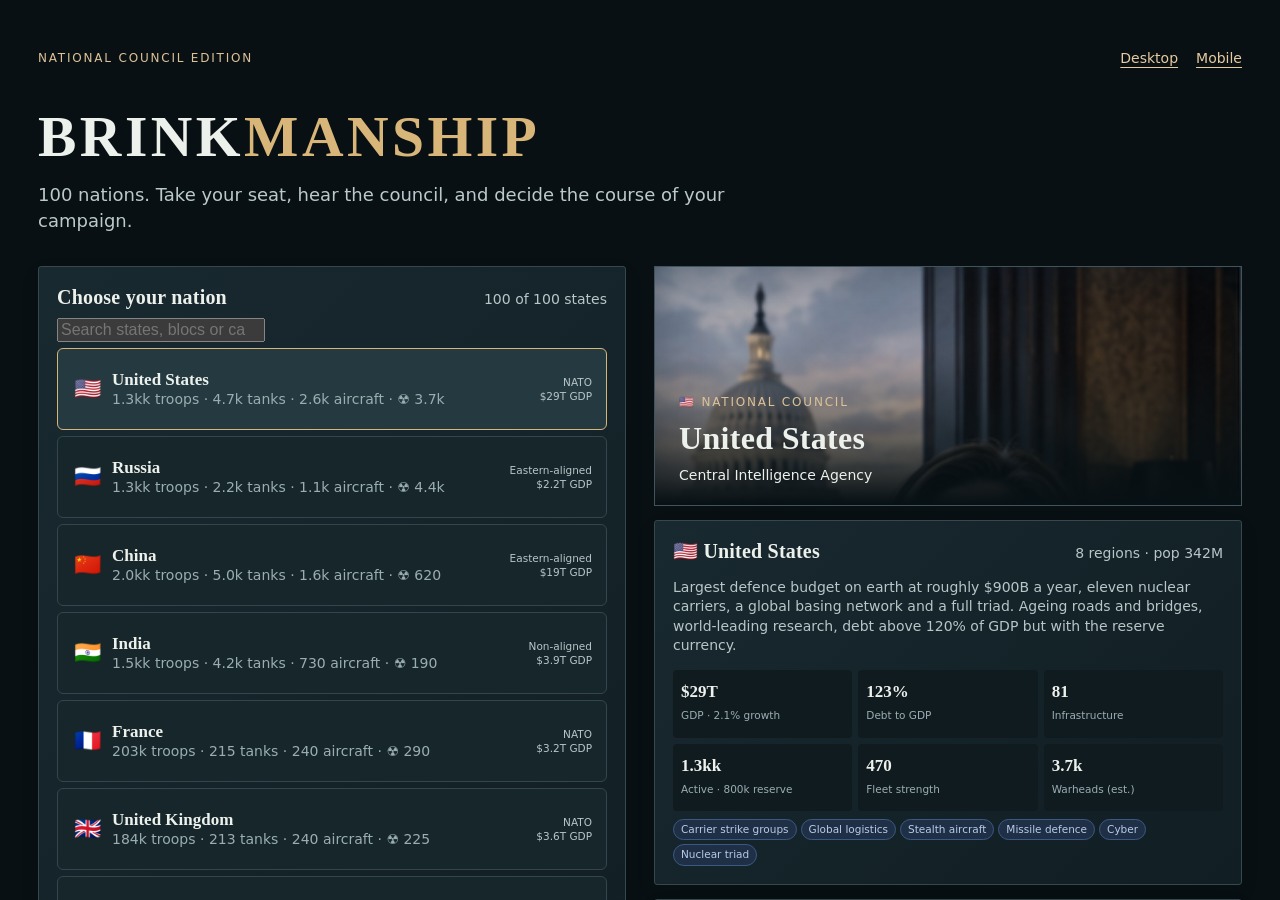
==== commit 81caa00a: "Brinkmanship: National Council edition (100 nations)" ====
--- a/brinkmanship-desktop (2).html
+++ b/brinkmanship-desktop (2).html
@@ -1,3222 +1,9 @@
-<!DOCTYPE html>
-<html lang="en">
-<head>
-<meta charset="utf-8">
-<meta name="viewport" content="width=device-width, initial-scale=1, viewport-fit=cover">
-<meta name="apple-mobile-web-app-capable" content="yes">
-<meta name="apple-mobile-web-app-status-bar-style" content="black-translucent">
-<meta name="theme-color" content="#101B2B">
-<title>Brinkmanship — Desktop</title>
-<style>
-:root{
-  --sea:#101B2B; --board:#16253A; --panel:#1C3049; --panel2:#223956; --line:#2E4A70;
-  --ink:#DCE6F2; --ink-dim:#8FA6C4; --ink-faint:#5F779A; --paper:#33506F;
-  --signal:#E2603C; --signal-dim:#8E3B24; --jade:#5FB89A; --amber:#E3B23C; --violet:#9B7BD4; --steel:#7FA0C8;
-  --disp:"Avenir Next Condensed","Roboto Condensed","Arial Narrow",system-ui,sans-serif;
-  --body:system-ui,-apple-system,"Segoe UI",Roboto,Helvetica,sans-serif;
-}
-*{box-sizing:border-box;-webkit-tap-highlight-color:transparent}
-html,body{margin:0;padding:0;height:100%;overscroll-behavior:none}
-body{background:var(--sea);color:var(--ink);font-family:var(--body);font-size:15px;line-height:1.45;-webkit-font-smoothing:antialiased}
-body.mobile{padding-top:env(safe-area-inset-top)}
-button{font-family:inherit;font-size:inherit;color:inherit;border:0;background:none;cursor:pointer}
-.num{font-variant-numeric:tabular-nums}
-h1,h2,h3,h4{font-family:var(--disp);font-weight:600;margin:0;letter-spacing:.01em}
-table{border-collapse:collapse;width:100%;font-size:13px}
-td,th{padding:4px 6px;text-align:right;border-bottom:1px solid var(--line)}
-td:first-child,th:first-child{text-align:left}
-th{font-weight:500;color:var(--ink-faint);font-size:11.5px}
-
-#app{display:none;flex-direction:column;height:100dvh;position:relative}
-body.mobile #app{max-width:640px;margin:0 auto}
-#rail{flex:0 0 auto;display:flex;align-items:stretch;gap:1px;background:var(--line);border-bottom:1px solid var(--line)}
-.rail-cell{background:var(--board);padding:7px 9px;flex:1;min-width:0}
-.rail-k{font-size:10px;color:var(--ink-faint);line-height:1.2;white-space:nowrap;overflow:hidden;text-overflow:ellipsis}
-.rail-v{font-family:var(--disp);font-size:17px;font-weight:600;line-height:1.15;white-space:nowrap;overflow:hidden;text-overflow:ellipsis}
-.rail-cell.defcon{flex:0 0 74px;text-align:center}
-.dc1{color:var(--signal)} .dc2{color:#E8804C} .dc3{color:var(--amber)} .dc4{color:#B9C96F} .dc5{color:var(--jade)}
-#view{flex:1 1 auto;min-height:0;overflow-y:auto;overscroll-behavior:contain;-webkit-overflow-scrolling:touch;padding:12px 12px 20px}
-body.mobile #top,body.mobile #cols{display:contents}
-body.mobile #rail{order:1} body.mobile #view{order:2} body.mobile #turnbar{order:3} body.mobile #tabs{order:4}
-#tabs{flex:0 0 auto;display:flex;background:var(--board);border-top:1px solid var(--line);padding-bottom:env(safe-area-inset-bottom)}
-.tab{flex:1;padding:8px 2px 7px;text-align:center;color:var(--ink-faint);border-top:2px solid transparent;min-height:50px}
-.tab.on{color:var(--ink);border-top-color:var(--signal);background:var(--panel)}
-.tab .g{font-size:16px;line-height:1}
-.tab .t{font-size:10px;margin-top:3px}
-.badge{display:inline-block;min-width:15px;padding:0 3px;background:var(--signal);color:#fff;border-radius:8px;font-size:9px;line-height:15px;margin-left:2px;vertical-align:1px}
-#turnbar{padding:8px 12px calc(8px + env(safe-area-inset-bottom));background:var(--board);border-top:1px solid var(--line)}
-
-body.desktop #app{max-width:none}
-body.desktop #top{display:flex;align-items:stretch;background:var(--board);border-bottom:1px solid var(--line)}
-body.desktop #rail{flex:0 0 auto;border:0;padding:0 6px}
-body.desktop .rail-cell{flex:0 0 auto;min-width:96px}
-body.desktop .rail-cell.brand{display:flex;align-items:center;font-family:var(--disp);font-size:20px;font-weight:700;letter-spacing:.06em;padding:0 14px}
-body.desktop .rail-cell.brand em{font-style:normal;color:var(--signal)}
-body.desktop #tabs{border:0;padding:0 6px;flex:1;background:var(--board);align-self:stretch;display:flex}
-body.desktop .tab{flex:0 0 auto;min-width:96px;padding:6px 14px;border-top:0;border-bottom:2px solid transparent;display:flex;align-items:center;gap:7px;justify-content:center;min-height:0}
-body.desktop .tab.on{border-bottom-color:var(--signal)}
-body.desktop .tab .t{font-size:13px;margin:0}
-body.desktop #turnbar{flex:0 0 auto;padding:6px 8px;border:0;background:var(--board);display:flex;align-items:center}
-body.desktop #turnbar .btn{width:auto;min-height:40px;padding:8px 22px}
-body.desktop #cols{flex:1 1 auto;display:grid;grid-template-columns:330px minmax(0,1fr) 380px;grid-template-rows:minmax(0,1fr);gap:1px;background:var(--line);min-height:0}
-body.desktop #left,body.desktop #right{min-height:0;overflow-y:auto;background:var(--sea);padding:12px}
-body.desktop #view{padding:14px 18px 40px}
-body.desktop #view .inner{max-width:920px}
-body.mobile #left,body.mobile #right{display:none}
-
-.card{background:var(--panel);border:1px solid var(--line);border-radius:6px;padding:12px;margin-bottom:10px}
-.card.tight{padding:9px 10px}
-.card-h{display:flex;align-items:baseline;justify-content:space-between;gap:8px;margin-bottom:8px}
-.card-h h3{font-size:16px}
-.hint{font-size:12px;color:var(--ink-dim);line-height:1.4}
-.hint.warn{color:var(--amber)} .hint.bad{color:var(--signal)} .hint.good{color:var(--jade)}
-.sep{height:1px;background:var(--line);margin:10px -12px}
-.row{display:flex;align-items:center;justify-content:space-between;gap:8px}
-.grid2{display:grid;grid-template-columns:1fr 1fr;gap:8px}
-.grid3{display:grid;grid-template-columns:1fr 1fr 1fr;gap:6px}
-body.desktop .cols2{display:grid;grid-template-columns:1fr 1fr;gap:12px;align-items:start}
-.stat{background:var(--board);border-radius:4px;padding:6px 8px;min-width:0}
-.stat b{display:block;font-family:var(--disp);font-size:17px;font-weight:600;line-height:1.2;white-space:nowrap;overflow:hidden;text-overflow:ellipsis}
-.stat span{font-size:10.5px;color:var(--ink-faint)}
-.btn{display:inline-flex;align-items:center;justify-content:center;gap:6px;background:var(--panel2);border:1px solid var(--line);border-radius:5px;padding:10px 12px;min-height:44px;font-size:14px;font-weight:500;width:100%}
-.btn:active{background:var(--line)} .btn:disabled{opacity:.38}
-.btn.hot{background:var(--signal-dim);border-color:var(--signal)} .btn.go{background:#1E5745;border-color:var(--jade)}
-.btn.ghost{background:transparent} .btn.sm{min-height:36px;padding:6px 9px;font-size:13px}
-.btn.auto{width:auto;flex:0 0 auto}
-.btn:focus-visible{outline:2px solid var(--amber);outline-offset:2px}
-#endturn{background:var(--signal);border-color:var(--signal);color:#12202F;font-weight:700;font-family:var(--disp);letter-spacing:.09em;text-transform:uppercase;font-size:15px}
-.pill{display:inline-block;padding:2px 7px;border-radius:20px;font-size:10.5px;border:1px solid var(--line);color:var(--ink-dim);white-space:nowrap}
-.pill.war{background:var(--signal-dim);border-color:var(--signal);color:#FFD6C9}
-.pill.ally{background:#1E5745;border-color:var(--jade);color:#C6F0E2}
-.pill.nuke{background:#3B2A55;border-color:var(--violet);color:#DCC9F5}
-.pill.dead{background:#2A2A2A;border-color:#555;color:#999}
-.pill.you{background:var(--paper);border-color:#5C82AC;color:#fff}
-.pill.cap{background:#1E2F46;border-color:#3A5A86;color:#B7CCE8}
-.pill.pup{background:#3A3352;border-color:#7A6AA8;color:#D8CCF2}
-.bar{height:5px;background:var(--board);border-radius:3px;overflow:hidden;margin-top:4px}
-.bar i{display:block;height:100%;background:var(--jade)} .bar i.mid{background:var(--amber)} .bar i.low{background:var(--signal)}
-.st-Fresh{color:var(--jade)} .st-Worn{color:var(--amber)} .st-Exhausted{color:#E8804C} .st-Shattered{color:var(--signal)}
-.branch{background:var(--board);border-radius:5px;padding:8px 9px;margin-bottom:6px}
-.branch .bh{display:flex;justify-content:space-between;align-items:baseline;gap:6px}
-.branch .bh b{font-family:var(--disp);font-size:15px;font-weight:600}
-.branch .bm{display:grid;grid-template-columns:repeat(4,1fr);gap:4px;margin-top:5px;font-size:11px;color:var(--ink-dim)}
-.branch .bm span b{display:block;color:var(--ink);font-family:var(--disp);font-size:14px;font-weight:600}
-.verdict{font-family:var(--disp);font-size:22px;font-weight:700;line-height:1.1}
-.v-win{color:var(--jade)} .v-loss{color:var(--signal)} .v-draw{color:var(--amber)}
-.infra{margin-bottom:7px}
-.infra .ih{display:flex;justify-content:space-between;font-size:12.5px}
-.infra .ih b{font-family:var(--disp);font-weight:600}
-.act{border-left:3px solid var(--line);padding:5px 0 5px 10px;margin-bottom:7px;font-size:13.5px;line-height:1.45}
-.act.good{border-left-color:var(--jade)} .act.bad{border-left-color:var(--signal)} .act.warn{border-left-color:var(--amber)}
-.news{padding:7px 0;border-bottom:1px solid var(--line)}
-.news .nh{font-family:var(--disp);font-size:15px;font-weight:700;line-height:1.2}
-.news .ns{font-size:11.5px;color:var(--ink-dim);margin-top:2px}
-.news .no{font-size:10px;color:var(--ink-faint);text-transform:uppercase;letter-spacing:.08em}
-
-.nat{display:flex;align-items:center;gap:9px;padding:8px 9px;border:1px solid var(--line);border-radius:6px;background:var(--panel);margin-bottom:5px;width:100%;text-align:left}
-.nat:active{background:var(--panel2)} .nat.gone{opacity:.42}
-.nat .fg{font-size:20px;flex:0 0 auto;width:26px;text-align:center}
-.nat .mid{flex:1;min-width:0}
-.nat .nm{font-family:var(--disp);font-size:15px;font-weight:600;line-height:1.2;white-space:nowrap;overflow:hidden;text-overflow:ellipsis}
-.nat .sub{font-size:11px;color:var(--ink-faint);white-space:nowrap;overflow:hidden;text-overflow:ellipsis}
-.nat .rt{flex:0 0 auto;text-align:right}
-.nat .pw{font-family:var(--disp);font-size:15px;font-weight:600;line-height:1.15}
-.nat .rl{font-size:10.5px}
-
-#mapwrap{position:relative;background:#0B1522;border:1px solid var(--line);border-radius:6px;margin-bottom:10px;overflow:hidden;touch-action:none;user-select:none}
-#mapwrap svg{display:block;width:100%;height:auto;cursor:grab}
-body.mobile #mapwrap svg{height:330px}
-.cty{fill:#22354F;stroke:#3A577C;stroke-width:.6;vector-effect:non-scaling-stroke}
-.cty.game{cursor:pointer;stroke:#0B1522;stroke-width:.8}
-.cty.contested{stroke:var(--signal);stroke-width:1.6;stroke-dasharray:4 3}
-.cty.rad{stroke:var(--violet);stroke-width:1.6}
-.frontline{stroke:var(--signal);stroke-width:1.8;stroke-dasharray:6 4;opacity:.85;vector-effect:non-scaling-stroke}
-.traderoute{stroke:var(--jade);stroke-width:1;opacity:.3;vector-effect:non-scaling-stroke}
-.mk{stroke:#0C1520;stroke-width:1.2;cursor:pointer}
-.mk-lab{font-family:var(--disp);font-size:7px;font-weight:700;fill:#0C1520;text-anchor:middle;pointer-events:none}
-.mk-you{fill:none;stroke:#fff;stroke-width:1.6}
-.mk-war{fill:none;stroke:var(--signal);stroke-width:1.5}
-.mapctl{position:absolute;right:8px;top:8px;display:flex;flex-direction:column;gap:4px}
-.mapctl button{width:36px;height:36px;border-radius:5px;background:rgba(22,37,58,.92);border:1px solid var(--line);font-size:17px;color:var(--ink)}
-.maplegend{position:absolute;left:8px;bottom:6px;font-size:10px;color:var(--ink-faint);pointer-events:none}
-
-.log{border-left:2px solid var(--line);padding:5px 0 5px 9px;margin-bottom:6px;font-size:13px;line-height:1.4}
-.log b{font-family:var(--disp);font-size:12px;color:var(--ink-faint);display:block;font-weight:600}
-.log.war{border-left-color:var(--signal)} .log.nuke{border-left-color:var(--violet);background:rgba(155,123,212,.09)}
-.log.dip{border-left-color:var(--jade)} .log.eco{border-left-color:var(--amber)} .log.you{border-left-color:#fff}
-.rep{display:flex;justify-content:space-between;gap:8px;align-items:center;padding:7px 9px;border:1px solid var(--line);border-radius:5px;background:var(--board);margin-bottom:5px;width:100%;text-align:left}
-.rep .rn{font-weight:600;font-size:13.5px;line-height:1.25}
-.rep .rs{font-size:11px;color:var(--ink-faint)}
-.rep .rv{font-family:var(--disp);font-size:13px;font-weight:600;white-space:nowrap}
-
-#scrim{position:fixed;inset:0;background:rgba(6,12,20,.72);display:none;z-index:40} #scrim.on{display:block}
-#sheet{position:fixed;z-index:50;background:var(--board);border:1px solid var(--line);display:none;overflow-y:auto;overscroll-behavior:contain;box-shadow:0 -14px 40px rgba(0,0,0,.5);padding:0 12px calc(16px + env(safe-area-inset-bottom))}
-#sheet.on{display:block}
-body.mobile #sheet{left:0;right:0;bottom:0;max-width:640px;margin:0 auto;border-radius:14px 14px 0 0;max-height:88dvh}
-body.desktop #sheet{left:50%;top:50%;transform:translate(-50%,-50%);width:min(700px,92vw);max-height:86vh;border-radius:10px;padding-bottom:16px}
-#sheet-head{position:sticky;top:0;background:var(--board);padding:12px 0 9px;border-bottom:1px solid var(--line);margin-bottom:11px;display:flex;align-items:center;gap:9px;z-index:2}
-#sheet-head h2{flex:1;font-size:19px;min-width:0;white-space:nowrap;overflow:hidden;text-overflow:ellipsis}
-.x{flex:0 0 auto;width:38px;height:38px;border-radius:19px;background:var(--panel);display:flex;align-items:center;justify-content:center;font-size:19px;color:var(--ink-dim)}
-.grab{width:34px;height:4px;background:var(--line);border-radius:2px;margin:6px auto 0}
-body.desktop .grab{display:none}
-
-input[type=range]{width:100%;accent-color:var(--signal);height:34px}
-select,input[type=number],textarea{width:100%;background:var(--board);color:var(--ink);border:1px solid var(--line);border-radius:5px;padding:9px;font-size:15px;min-height:42px;font-family:inherit}
-label.fld{display:block;margin-bottom:9px}
-label.fld > span{display:block;font-size:11.5px;color:var(--ink-faint);margin-bottom:3px}
-.seg{display:flex;border:1px solid var(--line);border-radius:5px;overflow:hidden}
-.seg button{flex:1;padding:9px 4px;min-height:40px;font-size:13px;color:var(--ink-dim)}
-.seg button.on{background:var(--panel2);color:var(--ink)}
-
-#setup{padding:18px 14px calc(20px + env(safe-area-inset-bottom));max-width:980px;margin:0 auto;height:100dvh;overflow-y:auto}
-.brand{font-family:var(--disp);font-size:38px;font-weight:700;letter-spacing:.05em;line-height:1;margin-bottom:5px}
-.brand em{font-style:normal;color:var(--signal)}
-.tagline{color:var(--ink-dim);font-size:13.5px;max-width:60ch;margin-bottom:18px}
-body.desktop #setup .setgrid{display:grid;grid-template-columns:1fr 1fr;gap:14px;align-items:start}
-.pick{display:flex;align-items:center;gap:10px;padding:9px 10px;border:1px solid var(--line);border-radius:6px;background:var(--panel);margin-bottom:6px;width:100%;text-align:left}
-.pick.sel{border-color:var(--signal);background:var(--panel2)}
-.pick .fg{font-size:22px;width:30px;text-align:center;flex:0 0 auto}
-.pick .mid{flex:1;min-width:0}
-.pick .nm{font-family:var(--disp);font-size:15.5px;font-weight:600;line-height:1.2}
-.pick .sub{font-size:11px;color:var(--ink-faint);white-space:nowrap;overflow:hidden;text-overflow:ellipsis}
-.pick .rt{font-size:10.5px;text-align:right;color:var(--ink-dim);flex:0 0 auto;line-height:1.35}
-.end-screen{text-align:center;padding:40px 16px}
-.end-screen .big{font-family:var(--disp);font-size:34px;font-weight:700;line-height:1.05;margin-bottom:10px}
-.layers{display:flex;gap:4px;flex-wrap:wrap;margin:0 0 8px}
-.layers button{padding:6px 10px;border:1px solid var(--line);border-radius:14px;font-size:12px;color:var(--ink-dim);background:var(--panel);min-height:34px}
-.layers button.on{background:var(--panel2);color:var(--ink);border-color:#5C82AC}
-.legend{position:absolute;left:8px;bottom:22px;display:flex;gap:7px;flex-wrap:wrap;font-size:10px;color:var(--ink-dim);pointer-events:none;max-width:72%}
-.legend i{display:inline-block;width:10px;height:10px;border-radius:2px;margin-right:3px;vertical-align:-1px}
-.chk{display:flex;align-items:center;gap:8px;font-size:13px;color:var(--ink-dim);margin-top:10px;min-height:44px}
-.chk input{width:22px;height:22px;accent-color:var(--signal);flex:0 0 auto}
-.dash{display:grid;grid-template-columns:1fr 1fr;gap:8px;margin-bottom:10px}
-body.desktop .dash{grid-template-columns:1fr 1fr 1fr}
-.dash .card{margin:0}
-.kv{display:flex;justify-content:space-between;gap:8px;padding:3px 0;border-bottom:1px solid var(--line);font-size:13px}
-.kv span:last-child{font-family:var(--disp);font-weight:600;text-align:right;white-space:nowrap}
-body.mobile .btn.sm{min-height:44px}
-body.mobile .tab .t{font-size:9.5px}
-body.mobile #tabs{overflow-x:auto;-webkit-overflow-scrolling:touch;scrollbar-width:none;justify-content:flex-start}
-body.mobile #tabs::-webkit-scrollbar{display:none}
-body.mobile .tab{flex:0 0 auto;min-width:62px;padding:8px 5px 7px}
-.stepper{display:inline-flex;align-items:center;border:1px solid var(--line);border-radius:5px;overflow:hidden;flex:0 0 auto}
-.stepper button{width:40px;height:40px;font-size:19px;background:var(--panel2)}
-.stepper span{min-width:30px;text-align:center;font-family:var(--disp);font-weight:600}
-.trow{display:flex;align-items:center;justify-content:space-between;gap:6px;padding:7px 0;border-bottom:1px solid var(--line)}
-.trow .tn{min-width:0;flex:1}
-.trow .tn b{display:block;font-size:14px}
-.tmode{display:inline-flex;border:1px solid var(--line);border-radius:5px;overflow:hidden;flex:0 0 auto}
-.tmode button{padding:0 9px;height:40px;font-size:12px;color:var(--ink-dim)}
-.tmode button.on{background:var(--panel2);color:var(--ink)}
-#pickwrap{max-height:48dvh;overflow-y:auto;margin-top:6px}
-body.desktop #pickwrap{max-height:none}
-.sticky-go{position:sticky;bottom:0;background:var(--sea);padding:8px 0 4px}
-.tog{display:inline-flex;align-items:center;gap:6px;font-size:12px}
-.tog input{width:20px;height:20px;accent-color:var(--jade)}
-@media (prefers-reduced-motion:reduce){*{animation:none!important;transition:none!important}}
-</style>
-</head>
-<body>
-
-<div id="setup">
-  <div class="brand">BRINK<em>MANSHIP</em></div>
-  <p class="tagline">Forty-five nations, real arsenals, one seat at the table. Build the roads and grids that carry an economy, the army that defends it, and decide whether the missiles ever leave their silos.</p>
-  <div class="setgrid">
-  <div>
-  <div class="card">
-    <div class="card-h"><h3>Choose your nation</h3><span class="hint" id="pickcount"></span></div>
-    <input type="search" id="picksearch" placeholder="Search states, blocs or capabilities…" autocomplete="off">
-    <div id="pickwrap"><div id="picklist"></div></div>
-  </div>
-  </div>
-  <div>
-  <div class="card" id="pickinfo"></div>
-  <div class="card">
-    <div class="card-h"><h3>Rules of engagement</h3></div>
-    <label class="fld"><span>Opponent aggression</span>
-      <select id="opt-diff">
-        <option value="0.7">Cautious — AI avoids wars it can't win</option>
-        <option value="1" selected>Standard — historical rivalries flare</option>
-        <option value="1.35">Volatile — opportunistic, expansionist</option>
-        <option value="1.7">Powder keg — AI escalates fast, nukes early</option>
-      </select></label>
-    <label class="fld"><span>Nuclear release authority</span>
-      <select id="opt-nuke">
-        <option value="on" selected>Enabled for all nuclear states</option>
-        <option value="taboo">Enabled, but first use wrecks your standing</option>
-        <option value="off">Locked — conventional war only</option>
-      </select></label>
-    <label class="fld"><span>Game length</span>
-      <select id="opt-turns">
-        <option value="36">36 turns — three years</option>
-        <option value="60" selected>60 turns — five years</option>
-        <option value="100">100 turns — long war</option>
-        <option value="0">No limit — play until the world ends, or you do</option>
-      </select></label>
-    <label class="fld"><span>Seed (optional) — the same seed and the same moves replay the same world</span><input type="number" id="opt-seed" placeholder="random"></label>
-    <div class="sticky-go"><button class="btn go" id="startbtn">Take command</button>
-    <button class="btn ghost" id="resumebtn" style="margin-top:6px;display:none">Resume saved campaign</button></div>
-  </div>
-  <p class="hint" style="margin:0 0 8px">Force levels use approximate open-source estimates: FAS and SIPRI nuclear stockpiles for early 2026, IISS-style conventional counts, World Bank GDP and debt ratios. Ukraine and Russia begin at war with Donbas and Crimea occupied; sanctions on Russia, Iran, North Korea, Belarus and Venezuela are in force. Map: Natural Earth. Everything after turn one is fiction.</p>
-  </div></div>
-</div>
-
-<div id="app">
-  <div id="top">
-    <div id="rail"></div>
-    <div id="tabs"></div>
-    <div id="turnbar"><button class="btn" id="endturn">End turn</button></div>
-  </div>
-  <div id="cols">
-    <div id="left"></div>
-    <div id="view"></div>
-    <div id="right"></div>
-  </div>
-</div>
-
-<div id="scrim"></div>
-<div id="sheet">
-  <div class="grab"></div>
-  <div id="sheet-head"><h2 id="sheet-title"></h2><button class="x" id="sheet-x" aria-label="Close">✕</button></div>
-  <div id="sheet-body"></div>
-</div>
-
-<script>
-"use strict";
-const LAYOUT = "desktop";
-const IS_DESK = LAYOUT==="desktop" || (LAYOUT==="auto" && window.innerWidth >= 960);
-document.body.classList.add(IS_DESK ? "desktop" : "mobile");
-const WORLD={w:1000,h:520,paths:{"FJI":"M987.7,316.3 989.2,316.7 988.4,318.4 985.1,318.5Z","TZA":"M594.2,263.1 604.7,270 608.8,275 607.4,279 609.3,282 608.5,287.3 611.4,293.2 603.4,297.2 595.4,297 593.3,290.3 585.1,286.8 581.6,279.1 581.4,274.5 585.4,270.8 584.5,263.6Z","SAH":"M476.8,170.9 476.6,176.6 467.8,176.4 467.7,184.7 465.1,185 464.9,191.3 453.6,192.4 453.7,191 459.9,190.8 462.4,183.7 466.3,180.2 469.4,173.4 476.4,172.6Z","CAN":"M199.3,102.4 191.4,96.7 193.2,92.1 191,90.8 192.2,88.3 190.8,86.1 195.4,81.2 192.8,79.3 191.3,69.7 184.8,72.3 183.7,69.1 180,68.2 204.4,41.6 211.6,43.8 229.1,40.3 229.5,41.4 233.2,39.5 235.8,42.3 240.2,40.4 238.6,42.5 245.5,41.4 256.6,43.8 258.3,45.2 254.2,46.6 257.6,47.2 265.8,46.4 266.9,48 270.2,46.6 268.9,45.4 271,44.5 275.6,44.1 277.8,46.3 283.3,47.3 290,46.9 293.1,44.7 295.7,45.6 294,48.3 301.2,43.4 298.4,40.6 304.5,35.7 308.2,37.3 309,40.3 306.2,41.7 309.8,42.2 308,45 312.2,42.9 313.6,44.6 311.7,46.7 312.7,48.5 321,41.2 326.7,41.8 328.7,43.1 325.7,45.9 325.3,48.8 320,50.7 315,50.3 308.8,55.3 299.5,58.6 287.1,66.4 282.9,72.2 286,72.6 285.5,77.7 289.1,77.1 300,83.1 306.2,83.5 304.1,89.2 306.9,95.6 311.7,91.4 311.4,85 321.4,79.3 321.6,74.8 319.8,72.6 323.9,69.5 325.5,62.3 335.2,62 339.1,65.7 343,66 341.1,72.1 344.1,74.3 353.5,68.1 357.2,78 355.6,79.9 364.5,85.1 364.7,87.7 367,89.2 366.2,92.7 354.1,98.6 338.6,98.6 323.8,109.3 331.3,104.6 340.9,101.7 342.7,103.2 339.7,105.4 339.7,111.1 342.5,112.7 346.8,112.2 350.2,108.7 351.1,112.1 347.5,114.2 333.4,119.4 334,116.7 339,114.1 332.1,114.6 331,112.8 332.2,108.5 329,107.3 321.1,115 312.7,115 306.5,119.4 301.7,119.4 300.4,121.8 290.3,125.6 288.9,124.7 293,119.6 293.8,113.9 289.7,109 282.8,104.6 274.5,105.1 268.6,103.5 268.4,101.2 267,102.4ZM312.6,61.9 317.9,60.6 314.2,62.8ZM337.6,33.4 336.2,32 338,30.9 345,32.6ZM313.6,27.8 307.1,27.9 312.5,26.1ZM315.4,18.5 316.9,19.3 311.2,20.1 312,18.2ZM323.4,29.3 315.7,28.1 316.8,25.5 315.7,24.4 310.3,23.3 315.8,22.5 321.1,23.2 322.1,24.1 321,25 323.6,26.2 341.2,26.8 335.9,29.1ZM286.1,19.9 288.4,20.3 280.7,20.9ZM365.7,95.2 361.6,99.9 363.5,98.9 364.9,99.5 363.8,100.6 369.3,101.7 368,104 369.8,103.4 370,107 368.4,109.8 365.7,109.3 366.3,106.4 362.8,109.1 361.3,109 363.4,107.5 361.2,106.7 353.8,106.8 361,97.1ZM316.8,54.4 323.1,58.3 320.6,59.2 317,57.2 310.1,60.2 310.2,58.5 307.1,58.8 313.5,52.6ZM338.9,34.6 341.5,33.5 347.3,36.1 347,37.3 351.1,36.7 356.9,39.4 358.9,43.1 354.4,44.3 367,49.5 360.3,54.7 355.9,50.8 352.9,51.1 351.9,52.7 356.5,56.4 356.8,59.2 355.2,61.3 348.1,58.2 351.7,63.4 342.1,60.6 340,59.2 341.2,58.4 336,55.6 327.7,55.9 330.2,53.8 339,53.4 344.3,48.3 344,46.1 337.6,43.9 339.3,43.2 338,41.5 322.3,40.9 314.1,38.8 317.1,37.6 314.2,37.6 315.3,34.9 321.3,31.5 327,30.8 324.4,32.5 324.9,34.1 334,30.9 335.8,33.6 334.4,35.3ZM310.2,29.9 317.7,30.6 304.3,35.3 305.8,31.7ZM258.3,24.9 275.3,21.1 270.7,23.9ZM185.1,86.9 187.5,86.6 184,92.6 183,88.8ZM300,17.2 307.7,18.4 307.9,20.5 298.4,19.4 300.9,18.7 299.2,18.1ZM196.8,104 192.1,103 188.4,97.7 194.5,98.4ZM256.6,29.1 264,29.8 266.4,31.6 244.8,38.4 241.3,35.8 249.9,31.1 249.5,29.5ZM287.3,25.6 291.4,25.3 288.4,27.7 275.2,29.2 272.1,29.3 277.8,27.3 266.2,27.1 273.9,24 284,26.5 283.4,24.1 286,23.2 287.8,23.5ZM283.7,32.7 285.1,33.7 283.6,38.2 288.9,40.8 284.2,42.2 283.3,44.2 276.7,43.1 259.8,44.8 259.7,43.5 255.3,43.1 254.5,41 265.7,39.9 254.7,39.4 260.2,37.3 254,36.7 259.8,33.6 266.7,32 268.3,32.5 266.2,33.8 276.6,33 277.3,36.4 279.9,32.6ZM295.3,33.6 294.4,31.9 297.8,30.7 303.6,30.9 300.7,32.9 303,34 300.9,36.4 294.9,37.2 290.7,34.2ZM284.7,31.3 288.6,31.8 285.4,33.5ZM307.5,23.4 304.6,27.7 297.2,26.3 298.7,24.3ZM321.1,14.3 329.3,12.8 335.7,14.9 337.4,17.1 329.1,19.6 321.9,19.5 320.7,18.5 323.6,17 318.8,16.3ZM332.4,11.5 357.6,9 388.1,10 365.9,16.1 354.3,17.2 356.6,17.4 355,17.9 355.7,19 345,22.2 347.9,23.2 341.6,24.7 324.6,24 329.4,22.3 329.8,20.5 335.5,21.4 331.4,19.4 338.8,17.1 337.2,15 347.2,14.6 336.6,14.4ZM339,47.8 334.7,48.8 336.6,45.9 340.1,46.3ZM297.8,42.2 296.4,44.2 290.1,42.5 294.9,40.5ZM341.5,108.6 342,110.1 346,110.5 343.5,112 340.7,110.6Z","USA":"M199.3,102.4 267,102.4 268.4,101.2 268.6,103.5 274.5,105.1 282.8,104.6 289.7,109 293.8,113.9 293,119.6 288.9,124.7 289.7,125.6 300.4,121.8 301.7,119.4 306.5,119.4 312.7,115 321.1,115 329,107.3 332.2,108.5 331,112.8 332.3,115.6 323.4,119.2 320.4,123.5 322,125.7 311.9,128 316.4,128 311.1,128.6 307.2,134.4 306,132.6 306.4,136.1 303.1,139.9 303.6,133.7 302.8,137.2 301.2,136.7 302.8,137.7 302.4,145.3 284.7,158.6 285.2,173.4 283.4,178.8 281.3,178.8 280.2,176.6 277.4,163.5 273.4,164.5 270.5,162 261.9,162.8 261.7,166 251.9,164 247.8,165 240.1,170.3 237.6,176.7 234,175 231,165.3 227.3,164.1 225,166.6 223,165.6 218.4,157.6 206,159 197.6,154.5 191.1,155.1 189,150.2 184.2,148.4 181.7,130 190.8,113.4 193.3,105 196.9,105.4 196.7,108.4ZM76.5,195.4 77.6,197.2 74.8,199.1 74.3,196.6ZM146.1,75.1 147.7,76.2 140.7,78ZM204.4,41.6 180,68.2 183.7,69.1 184.8,72.3 191.3,69.7 192.8,79.3 195.4,81.2 191.8,84.6 189.9,82.5 190.7,74.6 185,74.3 180.7,70.4 167.6,66.5 163.2,69.1 152.7,71.5 160.7,65.3 129,81 109.9,85.8 134.7,76.2 139.9,72.2 127.9,73 130.3,69.1 126.8,69.7 125.3,67.6 129,63 134.8,59.9 145,58.2 145.2,56.4 148,55.3 137.8,56.2 135.3,55.6 134.7,52.8 145.3,50.2 147.1,50.2 145.3,51.6 150,51.5 147.9,46.2 146,45.3 148.9,43.9 176.7,37.2 179.3,39ZM120.9,58.1 126.1,59.5 119.8,59.5Z","KAZ":"M713.6,101.8 710.6,104.1 710.9,108.7 705.6,107.7 705.8,113.3 700.2,115.3 704.2,120.8 702.7,121.7 703.5,123.5 687.3,120.4 686.2,123 680.2,122.3 675.3,128.9 670.1,127.3 667,121.4 663.4,119.1 656.3,119.8 645.9,113.2 639.9,115 642.6,126.8 637.1,123.6 633.5,125.3 632.8,122.1 629.7,121 626.1,116.3 628.6,116.6 628.2,114.3 632.5,114.2 631.4,109.2 626.7,108.6 622,110.6 618.5,106.4 614.2,104.3 615.4,97.9 618.3,99.7 618.1,97.4 622.3,94.1 635.1,97.4 637.3,96.1 648.6,96.8 648.8,95.4 644.2,93.3 647.4,90.1 645.1,88 645.8,87 662.4,82.8 666.9,83.5 668.8,86.6 674.4,86.9 674.9,88.6 681.9,85.5 693.8,96.6 694.5,95 698.5,96.8 701.6,96Z","UZB":"M642.6,126.8 639.9,115 645.9,113.2 656.3,119.8 663.4,119.1 667,121.4 670.1,127.3 674.4,128.9 680,123.7 679.2,126.1 686.5,128.2 683.8,130.5 680.7,130.3 680.3,127.9 677.1,128.7 676,132.5 673.8,132.3 676.6,136.9 675.9,140.2 672.3,139.5 672,137.5 665.2,134.6 657.8,127.5 654.1,127.1 652.1,123.9 648.3,122.2 644.7,125.1 645.4,126.8Z","PNG":"M891.5,268.4 901.3,272.4 904.9,277.6 909.4,279.6 910,281.3 907.4,281.6 907.8,283.7 916.4,294 908.9,292.6 904.5,285.9 901,284.5 896.8,286.5 896.9,288.9 894.6,290 890.3,289.3ZM923.7,271.8 924.1,275.3 923.1,272.2 918.4,268.8ZM919.6,278.8 915.1,280.3 911.4,278.5 916.6,276.1 916.7,277.8 918.3,277.5 920.6,273.4 922.3,273.3 922.6,275.6ZM929.3,277.2 932.1,281.9 930.2,281Z","IDN":"M891.5,268.4 890.3,289.3 888,286.7 881,287 884.2,283.5 882.6,277.3 871.1,271.4 869.1,273.2 866.5,269.1 871.3,267.1 867.2,267.1 862.5,263 867.7,261.2 872.2,262.5 873.3,268.9 876.1,270.8 881.7,265.5ZM845.9,288.6 844,292.6 841.6,293.3 843,289.9ZM827.2,246.7 825.7,249.6 830.5,257.1 827.2,257.5 826.4,262.6 823.7,264.8 822.4,272.9 822,271.8 818.8,273.2 814.5,270 811.1,271.2 810.2,269.6 806.1,269.4 802.6,258.7 804.6,253.6 807,257.5 813.5,255.2 816.1,256.1 818.4,255.4 821.6,246.2ZM859.2,269 862.3,269.9 863.2,272.4 855.1,270.9 855.8,269.1ZM855.3,253 857.4,256.4 855.8,262.9 853.9,256.7ZM841.5,257.2 847.9,255.4 843.6,259.2 833.8,259.2 833.4,261.7 835.9,264.5 842.6,262 837.5,266.1 841.7,277.2 839.1,277 840.6,274.3 837.1,274.7 835.9,268.4 834,269.4 834.1,277.8 832.3,278.2 831.8,271.2 829.8,269 832.8,259.5 835.8,255.8ZM832.5,293 829.1,290.7 831.7,290.1 833.9,292ZM835.9,287.4 840.4,286 839.8,287.8 831.9,288.3 834.3,286.5ZM827.4,286.9 829.7,288 823.1,289 826.5,286ZM800.8,280.6 812.1,282.3 813,284.4 820.4,286.9 817.1,288.1 792,282 794.1,278.9ZM789.9,263.5 791.3,267.5 794.6,269.8 793.5,278.8 790.4,278.9 784.7,273.6 773.9,254.1 764.3,242.4 770.4,243.1 779.5,253.3 784.7,255.5 788.4,259.7 787.3,262.3Z","ARG":"M335.6,428.8 339,432.5 346.3,435.1 345.8,436.6 338,435.6ZM346.9,357.4 346.7,371.1 350.5,373.8 352.6,379 350.9,383.2 347.4,384.9 339.5,385.2 341.2,391.2 340,392.3 333.9,392.4 335,395.6 338.1,395.5 339.3,397.2 335.7,400.2 336,405.1 332.1,406.7 332.1,409.1 337.7,412 337.7,414.8 332.5,422.9 336.5,427.9 327.1,426.9 320.6,418.5 322,417.2 321.6,404.3 317,396.2 316.2,385.5 317.4,384.3 315.2,378.2 316.9,370.3 313.2,361.1 313.9,351.7 316.8,346.7 315.3,339 318.1,337.4 320,330.3 323.7,331.1 325.5,333.4 326.3,330.8 329.4,331 335.5,336.9 344.3,341.1 342.8,347.4 350.8,348.3 354.3,342.3 356.1,346.8Z","CHL":"M335.6,428.8 338,435.6 342,435.7 341.7,436.9 332.6,436.2 321.4,429.4 331.3,433.2 332,429.7ZM309.5,316.6 313.2,322.5 312.7,325.6 316.2,333.7 318.5,334 318.1,337.4 315.3,339 316.8,346.7 313.9,351.7 313.2,361.1 316.9,370.3 315.2,378.2 317.4,384.3 316.2,385.5 317,396.2 321.6,404.3 322,417.2 320.6,418.5 327.1,426.9 335.4,427.8 330.6,429.6 331.3,432.5 320.1,427.7 314.5,416.5 316.4,411.1 312.4,410.2 313.8,407.4 313.1,402.1 316.2,403.2 315.7,396.6 313.7,395.8 314.1,399.8 312.4,399.3 311.8,386.6 309.2,379.9 311.5,364.5 309.3,353 309.5,328.9 307.6,319Z","COD":"M581.4,274.5 582.1,281 585.1,286.8 580.3,287 578.7,289.5 578.3,297.9 581.7,299.2 581.8,302.6 579.7,302.6 575,297.3 573.3,298.3 567,295.2 561.2,295.6 560.2,283.4 555.7,282.3 552.7,285.7 548.4,285.9 545.3,278.9 533.8,278.6 537.7,274.5 540.5,276 544.4,271.4 545.6,265.6 549,261.4 551.5,246.5 554,243.8 562.2,247.1 563.4,244.9 571.2,243.1 575.9,243.2 578.9,246.2 582.5,245.2 585.6,248.7 586.6,252.9 583,258.1 580.6,269.1Z","SOM":"M615.5,265.4 613.9,262.8 613.8,251.1 616.9,246.4 624.8,243.9 635.4,229.6 635.1,223.3 641,221.3 639.9,230.4 634.8,242.8Z","KEN":"M608.8,275 604.7,270 594.2,263.1 594.1,259.6 597.3,253.9 594.4,246.3 597.9,242.3 600.4,245.7 605.8,248.4 609.8,249 613.2,246.3 616.2,247.4 613.8,251.1 613.9,262.8 615.5,265.4 611.8,268.3Z","SDN":"M568,233.5 564.9,231.2 565.1,227.6 560.5,219.5 563.2,209.6 565.6,209.8 565,195.6 568.1,195.6 567.9,189.2 600.1,189.2 602.4,200.1 605.1,202.1 601,205.4 599.9,216.4 594.7,225.8 594,232.1 591.6,220.8 590.3,220.6 588.5,221.5 589.5,224.4 586.7,228.5 582.9,226.9 580.1,229.8 574,229.6 571.3,226.5 569.3,227 566.1,232.3Z","TCD":"M565,197 565.6,209.8 563.2,209.6 560.5,219.5 563.1,224.2 558.1,229.5 552.1,231.1 549.8,234.6 542.3,236.1 541.5,231.7 538.6,229.3 539.2,227.8 542.8,227.9 540.2,217.1 538.4,217.1 537.3,213.8 538.4,209.5 541.8,206.5 543.3,194.4 540.2,186.4 542.9,184.6Z","HTI":"M304.4,196.5 303.8,201.9 296.4,201 302.3,199.9 300.5,195.9Z","DOM":"M303.8,201.9 304.8,196 309.2,196.8 313.3,200.1 312.1,201.4 306.8,200.7 304.5,203.4Z","RUS":"M622,110.6 617,116.3 623.5,125.2 621.9,127.3 615.2,123 600.8,120 591.7,114.3 595,111.1 593.5,109.9 596.9,108.6 594.4,107 597.9,105.9 597.8,100.6 585.8,97.5 581,92.1 576.4,92.8 574.8,89.8 577.9,89 572.6,84.5 572.5,82.3 565.9,80.4 563.2,76.5 563,72.8 566.2,69 563.6,67.6 570.1,60.7 566.4,58.8 567,56.9 564.6,54.8 565.6,52.4 562.5,49.2 564,47.1 560.4,45.3 560.3,43.4 567.3,41.1 587.9,47.8 588.5,49.6 583.2,51.9 571.5,50.1 575.5,52.1 576.7,56.3 581.7,57.9 580,55.3 581.2,54.3 586.9,56 588.5,55.3 586.5,53.3 590.8,50.5 595.2,51.7 595.9,49.7 592.1,44.7 598.3,45.6 600,47.2 597.4,47.5 597.9,49 599.9,50 613.5,44 615.2,44.1 613.7,45.8 624.2,43.9 627.3,45.5 629,43.7 626.1,42.1 626.8,41.3 645.8,46.1 646.5,44.6 640.7,42.3 638.1,38.1 642.1,32.8 649.1,34.9 648.3,37.1 656.3,45.2 654,51 656.7,51.4 660.2,47 658.2,43.6 654.4,41.9 654.7,39.1 650.8,37 653.5,35.2 652,33.3 658,37.7 655.9,35.8 662.9,34.7 667.6,36.2 662.5,31.2 674.8,30.4 672.2,29.1 673.3,27.4 697.5,24.1 698,22 701.7,21 710.1,24 717.1,23.4 725.2,25.6 725.9,26.9 719.7,29.8 727.4,30.3 729.9,32 733.1,30.9 750.4,32.9 748.6,31 756.5,31.4 772.5,38.7 771.8,35.9 788.4,36.9 784.4,34.4 785.8,33.3 806.2,35 817.4,38.6 829.8,38.5 838.3,42.4 852.3,42 858.9,44.4 860.5,43.5 856.1,40.6 875.6,42.5 880,43.7 893.5,54.7 889,55.8 900.5,62.4 895.6,61.7 890.1,64.2 887.8,69.4 882.5,67.4 878.9,69.7 872.4,69.4 873.4,74.2 877.8,76.1 881.4,80.5 879.3,80.6 880.5,83.1 882.6,84.4 879.8,86 881.8,89.4 878.9,90.2 880.6,93.3 879.3,96.2 863.2,78.6 862.5,75.5 865.5,74.8 869.1,65.7 866.8,61.7 864.3,61.9 865.3,64.3 862.7,67.5 857.4,63.9 852.6,64.9 851.4,69.8 855,71.6 847.2,72.7 845.5,70.5 841.6,70.1 840,71.5 825.8,71.9 819.2,84.8 828.5,87.8 828.9,86.2 831.7,86.4 837.5,89.8 844,104.2 840.2,120.1 837.8,122 833.8,120.5 831.7,123.9 827.9,115.1 832.8,114.6 831.6,104.1 822.9,106.2 816,101.1 811.1,100.1 801.3,90.7 794.4,88.7 788.6,89.3 787.6,90.8 790.4,93.2 790.1,98.9 787.7,100.8 777.9,98.6 770.7,102 765.1,101.6 759.7,98.5 752.2,99 746.5,95.4 737.6,93 736.7,96.2 738.5,98 737.1,100.2 723.4,96.8 713.6,101.8 701.6,96 698.5,96.8 694.5,95 693.8,96.6 681.9,85.5 674.9,88.6 674.4,86.9 668.8,86.6 666.9,83.5 662.4,82.8 645.8,87 645.1,88 647.4,90.1 644.2,93.3 648.8,95.4 648.6,96.8 637.3,96.1 635.1,97.4 622.3,94.1 618.1,97.4 618.3,99.7 615.4,97.9 614.2,104.3 618.5,106.4ZM673.8,13.3 682.1,13.9 690.4,18.2 680.6,17.8 670.5,14.8ZM695,17.2 701.6,19.5 691.7,20.5 692.1,17.4ZM773,24.8 787.1,26.3 787.8,28.2 777.8,28.7 771.9,27 771,25.3ZM794,26.8 799.8,27.5 795.3,28.3 789.8,26.4ZM783.1,31.9 786.2,30.6 791.2,32.3ZM583.6,14.3 595.9,14 589.4,15.6ZM553.8,86 546.5,85.7 550.1,83.4 553.7,84.4ZM607.9,30.9 611.7,28.7 610.7,27.5 620.2,24.6 634.8,23.8 617.3,29.5 613.3,34.5 619.5,38.9 611.5,38.8 606.4,36.9 605.6,35.5 609.9,31.2ZM839.9,87.9 854.2,102.5 849.9,101.5 851.3,106 856.9,111.4 853.9,109.5 853.8,112 837.1,86.3ZM124.9,48.5 123.3,50.9 125.1,48.9 130.5,49.3 131.7,51.9 124.3,53.4 119.6,56.8 115.1,54.9 116,53.7 111.5,53.6 113.1,51.5 106.5,54.7 120,43.7ZM129.4,38.4 126.5,38.6 129.3,36.7 133.1,37.4ZM583.2,112 591.2,113.5 585.1,117.1 581.1,114Z","BHS":"M289.3,178.8 290.6,181.6 289.7,183.6Z","FLK":"M352.7,426.4 358.4,424.1 360.8,425.5 357.4,427.5Z","NOR":"M528.6,16.3 531.9,15.5 541,18 536.4,18.9 533.4,23.2 531.1,23.3 519.7,16.4ZM565.3,42 560.3,43.4 560.8,41.5 557.9,40.4 552.4,44.5 544.7,42.6 542.2,43.4 542.2,45.2 538.1,44.7 529.7,55.3 529.9,57.4 527.7,57.3 526.5,60 528,68.7 525.3,72.4 523.7,70.6 519.3,74 513,73.2 511.2,63.3 523.1,56.1 531.5,46.8 540.2,41.3 558.2,37.7 565.2,39.6 562.6,40.3ZM551.5,15.5 543.6,17 532.5,14.9ZM547.7,20.6 543.6,21.6 540.1,21.1 541.3,20.4 540,19.7Z","GRL":"M415.4,10 451.6,8.2 462.3,9.8 441.9,10.8 459.5,11.8 457.1,13 471.1,11.4 477.5,12.7 462.4,15.2 466.7,15.3 462.4,18.5 462,21.1 464,22.7 457.6,23.6 461,24.9 461.1,27.1 458.9,27.3 461.1,29.5 456.7,29.7 458.8,30.7 458,31.7 452.3,32.1 454.3,35 449.3,34.6 454.4,36.9 454.8,39.1 451,39.6 447.3,37 447.7,38.8 445,40.2 453.3,40.5 441.2,45 432.4,46 426.3,50 413.3,53.4 408.8,59 404.6,61.3 404.9,63.5 401.4,68.8 390.9,66.6 385.9,58.6 385.9,54.2 383.8,51.6 385.3,49.5 384.2,48.5 393.5,41 387.5,42.8 385.2,41.9 385.8,40.1 387.2,38.6 393.1,39.3 385,36.4 388.4,34 384,26.4 379.5,24.9 365.2,25 360.9,22.7 370.5,21.8 358.9,20.2 375.6,17 376.9,16.2 372.4,15.3 385.1,11.7 408.5,10.3 418.2,12 414.6,10.8Z","ATF":"M669.1,416.4 672.6,417.8 671.3,419.8 667.5,420Z","TLS":"M845.9,288.6 852.6,287 846,290.2Z","ZAF":"M543.6,352.1 545,350.5 549.2,353.6 553.1,351.7 553.7,339.8 556.1,346.5 558,346.1 562.8,341.4 569.1,342.1 573.4,335.9 579.9,331.1 584.6,331.7 585.7,343.3 583.5,342.9 582.4,346.2 583.8,347.9 588.1,346.2 586.8,351.2 574.4,365.7 567.7,369.5 559.3,369.2 552.5,372.2 549.4,371.1 547.3,365.2 548.2,362.1Z","LSO":"M577.3,353.3 576.7,356.9 573.6,358.8 571.8,356.3 574.9,353Z","MEX":"M191.1,155.1 197.6,154.5 206,159 218.4,157.6 223,165.6 225,166.6 229.5,164 234,175 238.7,176.6 234.6,187.7 238,199.4 241.7,201.6 250.3,199.2 254.4,192.4 263.4,190.6 259.8,201.2 251,202.7 249.5,204.5 251.7,208.3 248.2,208.3 246.3,213.2 242.3,208.7 234.8,209.6 217,201.1 212.4,195.8 213.9,191 212.6,186.7 205.9,177.6 206.4,174.8 200.6,166.7 200.2,159.5 196.5,157.5 195.2,162.7 200.4,174.1 201.2,181.7 203.7,185.3 201.8,186.5 197.4,180.3 198,176.2 192,170.6 195.1,167.9 192.4,164.7Z","URY":"M346.9,357.4 357.9,363.3 359.8,365.5 359,370.9 356.3,372.7 352.9,372.4 346.6,369.4Z","BRA":"M359.8,368.9 357.9,363.3 346.9,357.4 356.1,346.8 355.8,344.2 353,342.9 353.3,337.4 350.3,337.2 348.6,332 342.7,331.1 341.5,324.9 342.7,318.5 340.2,312.4 335,312.3 333.4,304.3 322.6,300.1 319.5,297.2 319.3,291.4 315.7,291.9 311.4,295.4 305.1,295.4 305,290.5 300.4,292.3 297.4,290.4 295,284.2 297.3,281.3 297.8,276.9 306,273.8 307.2,263.6 305.5,258.3 307.7,256.8 306.1,256.5 306.1,254.5 312.4,253.5 313.7,256.4 317.9,257.5 324,252.9 321.5,252 320.1,247 324.9,247.9 330.8,245.4 331.5,243.3 333.6,243.9 334.7,247.3 333.5,251.1 336,255.8 340.8,253.7 344.5,254.2 344.6,251.9 353,253.2 357.6,246.5 359.7,253.9 361.2,254.4 360,260.3 364.9,260.8 365.1,264 367.2,261.9 375.3,265 376.2,268.6 379.4,267.7 389,269.2 396.7,275.5 401.2,276.5 403.8,283.6 402.8,288.9 393.4,302 392.5,317.5 388.8,330.6 386.3,334 379.2,335.2 371.5,340.2 369.5,343.4 369.5,352.4Z","BOL":"M307.9,295.2 311.4,295.4 315.7,291.9 319.3,291.4 319.5,297.2 322.6,300.1 333.4,304.3 335,312.3 340.2,312.4 342.7,318.5 342.3,324.3 338.7,322.3 331.5,323.2 329.9,331.6 326.3,330.8 325.5,333.4 323.7,331.1 320,330.3 316.2,333.7 312.7,325.6 313.2,322.5 309.5,316.6 310.9,313.1 309.4,308.1 310.7,300.4Z","PER":"M306,273.8 297.8,276.9 297.3,281.3 295,284.2 297.4,290.4 300.4,292.3 305,290.5 305.1,295.4 307.9,295.2 310.7,300.4 309.4,308.1 310.9,313.1 307.6,319 291,307.1 279,283.1 274.7,279.7 274.1,275.2 277.1,270.9 276.8,274.2 280.2,275.9 281.8,274.6 283.9,269.6 290.2,265 291.4,260.2 297.1,267.4 303.3,267.3 305.5,268.8 303.8,272Z","COL":"M314.2,256 312.4,253.5 306.1,254.5 306.1,256.5 307.7,256.8 305.5,258.3 307.2,263.6 306,273.8 303.8,272 305.5,268.8 303.3,267.3 297.1,267.4 291.4,260.2 284.9,258.7 281,255.6 285.9,247.6 284.2,236.8 285.5,232.6 290.7,229.6 293.1,224.4 297.3,223.9 302.1,220 303.7,221 298.5,226.4 297.2,230.6 298.6,230.8 300.6,237.5 305.7,237.6 307.6,240.4 313.3,240.4 311.8,245.5 313.1,249.3 311.7,250.9Z","PAN":"M285.9,232.1 284.2,236.8 283.5,233.3 281,231.1 277.4,233.3 278.4,235.7 277.2,236.6 270.3,233.6 271.7,229.2 274.6,231.8 281.4,229.3Z","CRI":"M271.7,229.2 270.3,233.6 265.1,227.6 264.6,229.3 263.1,228.1 262.6,225 268.9,224.8Z","NIC":"M268.9,224.8 263.3,224.3 258.4,218.5 266.5,212.4 271.5,211.8Z","HND":"M271.5,211.8 266.5,212.4 259.4,218.2 258.1,215.3 254.2,213.6 258.7,209 266.7,208.5Z","SLV":"M254.2,213.6 258.5,215.7 257.8,217.7 251.9,215.8Z","GTM":"M246.3,213.2 248.2,208.3 251.7,208.3 249.5,204.5 251,202.7 256,202.7 255.1,208.9 257.8,209.4 254.2,213.6 251.9,215.8Z","BLZ":"M256,202.7 259.1,200.9 257.7,206.8 255.1,208.9Z","VEN":"M331.5,243.3 330.8,245.4 324.9,247.9 320.1,247 321.5,252 324,252.9 315.8,257.7 311.7,250.9 313.1,249.3 311.8,245.5 313.3,240.4 307.6,240.4 305.7,237.6 300.6,237.5 298.6,230.8 297.2,230.6 298.5,226.4 303.1,222.1 301.4,223.3 300.7,228.3 302.8,230.6 302.8,224.7 306.3,223.4 307,220.9 311.5,226.1 317,225.8 320.6,227.6 322.3,225.8 329,225.5 326.6,226.5 327.5,228 334.5,233.1 329.7,240.8Z","GUY":"M343,253.9 337.4,255.9 334.3,254.3 333.6,243.9 329.7,240.8 334.5,233.1 341.5,240.8 338.9,246.9Z","SUR":"M348.6,252.6 344.6,251.9 344.5,254.2 343,253.9 340.1,249.3 338.9,246.9 341.5,240.8 350.3,241.5Z","FRA":"M356.6,246.6 353,253.2 348.6,252.6 350.3,241.5ZM515.1,101 519.8,102.4 518.4,106.8 515,109.6 518.7,119.2 516.5,121 507.8,121.2 507.6,123.1 504.6,123.5 496.2,121.3 495.2,120 497,111.8 492.7,106.9 488.9,105.7 488.7,103.4 496,103.6 495.3,100 497.6,101.4 506.1,95.8 510.4,99.6ZM522.1,122.6 523.7,121.4 523.5,126.6Z","ECU":"M290.6,260.5 290.2,265 283.9,269.6 281.8,274.6 280.2,275.9 276.8,274.2 278.5,268.5 275.1,267.2 275.2,263.4 277.5,257.5 281,255.6Z","PRI":"M318.8,200.4 320.6,201.3 316.2,202.2 316.6,200.4Z","JAM":"M288,200.5 291.5,202.4 288.7,203 285.8,201.3Z","CUB":"M277.2,185.3 287.5,187.5 297.9,194.7 288,196.1 290,194.3 287.3,193.2 286.1,190.5 278,188.5 278.3,187.1 269.3,189.5Z","ZWE":"M584.6,331.7 576.2,329.2 569.1,317.1 574,317.7 583.2,309.9 590.1,313.8 589,325.4Z","BWA":"M579.9,331.1 573.4,335.9 569.1,342.1 562.8,341.4 556.1,346.5 553.7,339.8 554,330.4 556.7,330.2 557.2,318.7 569.1,317.1 576.2,329.2Z","NAM":"M553.7,339.8 553.1,351.7 549.2,353.6 545,350.5 543.6,352.1 540.8,347.3 538.7,331.2 532.1,315.7 536.9,314.6 538.5,316.1 550,315.7 558.5,317.7 565.8,315.6 568.7,316.6 564.5,318.8 563.5,317.5 557.2,318.7 556.7,330.2 554,330.4Z","SEN":"M454,216.3 451.5,212.6 455.8,207.1 460,206.6 466.5,213 468.2,220 454,220.2 453.6,217.7 461.9,216.6Z","MLI":"M468.2,220 466.5,213 468,210.5 484.8,210.1 482.6,179.6 486.7,179.5 508.6,196.6 508.6,198.7 511.7,198.3 511.7,205.8 510,209.9 497.1,211.8 489,216.7 485.1,226.7 477.8,227.2 474.8,220.4 471.9,221.9Z","MRT":"M453.6,192.4 464.9,191.3 465.1,185 467.7,184.7 467.8,176.4 476.6,176.6 476.7,171.7 486.7,179.5 482.6,179.6 484.8,210.1 468,210.5 466.5,213 460,206.6 454.8,208.1 455.6,195.3Z","BEN":"M507.5,239.9 505.2,240.3 504.6,230.7 502.1,226.3 504,222.9 507.9,220.7 510.5,225.5 507.5,232.7Z","NER":"M540.2,186.4 543.3,194.4 541.8,206.5 538.4,209.5 537.3,213.8 538.4,217.1 540.2,217.1 539.1,219.9 536,216.3 533.9,218.1 530.3,216.9 524.9,218.8 515,215.4 511.3,216.5 510,222.5 507.9,220.7 505.9,221.6 506,219.4 502.8,218.7 501,212 510,209.9 511.7,205.8 511.7,198.3 532.5,184.4 538.4,187.6Z","NGA":"M507.5,239.9 507.5,232.7 510.2,227.6 510.1,219.6 512,215.8 524.9,218.8 530.3,216.9 533.9,218.1 536,216.3 540.2,221.1 532.6,237.6 530.7,238.6 528,237.4 525.6,239.3 523.6,244.7 516.4,246.3 512,239.8Z","CMR":"M540,218.6 542.8,227.9 539.2,227.8 538.6,229.3 542.8,235.3 540.3,240 540.2,244.8 544,250.3 544.3,254.4 539.8,252.8 526.8,252.7 527.2,250.1 523.6,245.6 524.3,242.4 528,237.4 530.7,238.6 532.6,237.6 539.8,222.8Z","TGO":"M502.5,224.6 505.2,240.3 502.9,240.9 499.9,225.6Z","GHA":"M500.1,224.6 502.9,240.9 494.5,244.9 492.1,243.9 491,239.9 492.9,233.6 491.9,224.8Z","CIV":"M477.8,227.2 482.9,226.2 488,229.1 492.2,229 492.1,243.9 487.1,243.4 478.6,246 479,241.7 476.1,239.2 478.3,232.4Z","GIN":"M462.2,219.5 471.9,221.9 474.8,220.4 477.8,227.2 477.1,235.3 474.5,236.5 473,232.5 470.9,233.2 469.3,227.7 465.6,228.4 463.3,231.4 458.2,224.5 462.1,222Z","GNB":"M454,220.2 462.2,219.5 462.1,222 458.2,224.5Z","LBR":"M476.6,235.3 476.1,239.2 479,241.7 478.6,246 468.3,238.2 471.7,233 473,232.5 474.5,236.5Z","SLE":"M463.3,231.4 465.6,228.4 469.3,227.7 471.7,233 468.3,238.2 464.1,234.9Z","BFA":"M485.1,226.7 488.2,217.5 497.1,211.8 501,212 502.8,218.7 506,219.4 505.3,222.6 502.5,224.6 491.9,224.8 492.2,229 488,229.1Z","CAF":"M575.9,243.2 567.7,243.6 563.4,244.9 562.2,247.1 554,243.8 551.2,248.7 547.6,248 544.5,252.7 540.1,242.5 542.3,236.1 549.8,234.6 552.1,231.1 558.1,229.5 563.1,224.2 564.9,231.2Z","COG":"M551.2,248.7 549,261.4 545.6,265.6 544.4,271.4 540.5,276 535,274.3 533.1,276.2 530.8,272.8 532.9,271 531.9,268.9 534.9,266.3 538.9,267.9 540.1,264.3 538.5,259.9 539.7,256.2 536.9,255.8 536.3,252.7 544.3,254.4 547.6,248Z","GAB":"M531.3,252.7 536,252.5 536.9,255.8 539.7,256.2 538.5,259.9 540.1,264.3 538.9,267.9 534.9,266.3 531.9,268.9 532.9,271 530.8,272.8 524.4,263.6 526.4,256.8 531.3,256.6Z","GNQ":"M526.8,252.7 531.3,252.7 531.3,256.6 526.4,256.8Z","ZMB":"M585.1,286.8 591.9,291.1 591.9,300 590,304.1 591.4,304.9 583,307.6 583.2,309.9 574,317.7 563.6,316.4 560.1,311.7 560.5,301.5 566.2,301.5 566.1,295.1 571.1,297.9 575,297.3 579.7,302.6 581.8,302.6 581.7,299.2 578.3,297.9 578.7,289.5 580.3,287Z","MWI":"M590.6,289.7 594.8,292.7 595.2,303.7 598.1,307 598.2,311.1 596,314.1 594.3,312.1 594.8,307 590,304.1 592.5,293.8Z","MOZ":"M595.4,297 603.4,297.2 611.4,293.2 612.1,307.3 608.2,313.8 602.4,316.6 594.9,323.7 596.5,331.1 595.8,337.7 588.9,341.7 588.1,346.2 586.1,346.1 584.6,331.7 589,325.4 590.1,313.8 583.3,311.1 583,307.6 591.4,304.9 594.8,307 594.3,312.1 596,314.1 598.2,311.1 598.1,307 595.2,303.7Z","SWZ":"M586.1,346.1 583.8,347.9 582.4,346.2 583.5,342.9 585.7,343.3Z","AGO":"M534.2,279.6 545.3,278.9 548.4,285.9 552.7,285.7 555.7,282.3 560.2,283.4 561.2,295.6 566.3,296.1 566.2,301.5 560.5,301.5 560.1,311.7 563.6,316.4 558.5,317.7 550,315.7 538.5,316.1 536.9,314.6 532.1,315.7 533.5,306.5 537.9,296.3Z","BDI":"M584.6,267.8 585.4,270.8 581.4,274.5 580.6,269.1Z","ISR":"M594.2,154.5 592.5,157.2 593.9,159.7 593,164.9 590.8,159.3 592.4,153.3 594.2,152.7Z","LBN":"M594.2,152.7 592.5,153.3 594.2,148.3 595.4,148.4Z","MDG":"M636.6,300.1 638.3,310.5 636.4,310.5 636.4,314.3 627,340.4 622.2,342.5 618.7,340.5 617.5,333.3 621.3,322.6 620.4,316 622,312.2 627.2,310.8 635.7,298.7Z","GMB":"M454,216.3 461.9,216.6 453.6,217.7Z","TUN":"M525.2,162.3 523.9,156.5 519.7,150 521.3,148.2 521.9,140.8 524.6,139.5 526.5,139.9 526.4,141.5 528.6,140.4 528.3,147.6 526.6,149.3 530.2,153.1 530.2,155.6 526.3,158.8Z","DZA":"M476.7,171.7 476.9,167 486.1,163.3 490.2,160.4 490.4,158 496.5,156 494.3,146.6 496.8,144.8 503.8,141.9 521.9,140.8 521.3,148.2 519.7,150 523.9,156.5 526.1,165.1 525.1,175.9 527.8,181.5 529.1,180.9 532.5,184.4 515.5,196.9 508.6,198.7 508.6,196.6Z","JOR":"M593.8,155.5 597.2,155.8 602,152.3 603.5,156.3 597.9,158.4 600.9,161.6 596.1,165.9 593,164.9Z","ARE":"M639.3,181.9 645.9,182.3 650.8,176 651.4,177.1 652.1,179.7 650.7,179.7 649.2,187.6 640.9,185.9Z","QAT":"M637.1,180.3 637.9,175.9 639.1,178.8 638.7,180.7Z","KWT":"M627.6,163.4 629.3,168 624.2,166.2 625.8,163.1Z","IRQ":"M603.5,156.3 602,152.3 607.4,149 607.4,142.7 610.8,139.4 616.1,140.1 620.2,144.9 619.2,150.4 624.9,155.3 629.2,163.5 625.8,163.1 624.2,166.2 619.2,165.9 611,159.4Z","OMN":"M649.6,186.9 650.7,179.7 652.1,179.7 662.2,188.2 657.5,194.8 657.6,199 650.2,205.5 645.6,206.4 642,198.8 649.9,195.6 651.1,189.2Z","KHM":"M783,220.8 781.9,216.9 783.4,214.2 791.9,215.4 792.9,213.1 795.5,214.3 796.5,220.3 792.1,222.8 793.5,224.8 786,225.8Z","THA":"M789.5,214.1 783.4,214.2 781.9,216.9 783,220.8 778,219.4 778.2,216.9 775.7,216.9 774.5,230.3 776.3,230.4 778.3,236.1 783.2,240 780.6,241.7 771.8,233.2 774.8,221.8 769.9,211.4 771.4,208 766.2,200.6 768,196.6 772.7,194.3 774,195.3 774.5,197.2 776.4,197.4 776.7,203.6 784.3,201.3 790,209.9Z","LAO":"M795.5,214.3 792.9,213.1 791.9,215.4 789.5,214.1 790,209.9 784.3,201.3 776.7,203.6 776.4,197.4 772.7,194.3 775,191 776.8,191.8 775.8,188.1 777.1,187.7 780.9,193.1 784.2,193.2 785.8,196 783.6,198 787.2,199.9 794.6,208.8Z","MMR":"M772.7,194.3 768,196.6 766.2,200.6 771.4,208 769.9,211.4 774.8,221.8 772.5,228.1 771.5,217.8 766.3,205.5 761.9,209.4 758.5,208.4 758,201.4 750.9,190.9 751.9,191.3 752.8,188.3 752.2,182.4 754.4,183.2 755.4,174.4 758.4,172.1 760.5,172.7 760.1,168.9 764.3,171.3 765.4,176.5 763.4,179.2 763.8,183 766.6,182.5 769.6,186.1 769.3,188.8 772.9,190.6 774.7,189.6Z","VNM":"M788.3,226.3 793.5,224.8 792.1,222.8 796.5,220.3 796.4,216.5 794.6,208.8 787.2,199.9 783.6,198 785.8,196 784.2,193.2 780.9,193.1 777.1,187.7 785.1,184.8 793.6,190.6 790.5,193.4 788.5,198.7 799.2,210.9 801.2,216.8 801.4,222.5 791.1,232.4 790.5,228.1Z","PRK":"M831.1,123.3 829.9,125.9 831.1,128.2 827.1,131.8 830.8,136.2 824.2,138.5 822.1,137.1 821.7,132.4 818.5,131.2 822.4,125.2 826.4,126.3 825.2,124.6 828.4,123.2 828.5,121.4Z","KOR":"M826.4,138.2 830.8,135.5 836.2,141.3 837.4,146.8 831.4,149.1 827.6,141.5 829.3,141Z","MNG":"M714.5,101.5 723.4,96.8 737.1,100.2 738.5,98 736.7,96.2 737.6,93 746.5,95.4 752.2,99 759.7,98.5 765.1,101.6 770.7,102 777.9,98.6 784.2,99.7 785.4,106.4 790.6,105.4 796.8,109.7 791.2,109.7 784.2,115.6 779.8,114.7 779.4,116.8 781.6,119 779.2,121.8 767,125.9 755.3,122.5 743.8,122.3 739.4,117.4 727.2,114.1 725.4,109.1Z","IND":"M760.1,168.9 760.5,172.7 758.4,172.1 755.4,174.4 754.4,183.2 752.2,182.4 752.8,188.3 751.6,189 749.2,183.9 748.4,186 746.6,184.3 749.1,179.5 742.3,178.6 741.6,176.3 737.9,174.8 737.4,177 739.6,178.7 737.8,181.1 739.6,181.9 741.5,190.2 736.4,190.8 735.7,195.1 732.1,197.3 725.4,206.7 720.5,208.9 720.7,226.7 714.8,234.4 712,231.4 701.8,208.6 697.4,191.2 691.8,192.8 684.4,183.7 685.9,181.5 691.8,181.5 686.5,173.2 688.9,169.8 692,170 698.7,155.9 693.3,149.3 694.3,147.9 701.2,148.2 703.1,145.5 708.6,153.6 708.9,155.2 706.9,154.8 708.4,158.4 715.6,162.7 713.7,167.2 728.8,173.9 736.6,174.9 735.8,170.1 737.3,169.5 738.2,172.7 740.9,173.9 747,173.5 745.4,170.5 752,165.6 754.4,166.4 756,165 757.1,168.4Z","BGD":"M751.6,189 751.4,193.5 747.8,186.7 745.2,186.6 745.2,189.7 741.7,189 739.6,181.9 737.8,181.1 739.6,178.7 737.4,177 737.9,174.8 741.6,176.3 742.3,178.6 749.1,179.5 746.6,184.3 748.4,186 749.2,183.9Z","BTN":"M745.4,170.5 747,173.5 740.9,173.9 738,172 740.6,168.8Z","NPL":"M735.8,170.1 736.6,174.9 728.8,173.9 713.7,167.2 714.2,164.1 716.5,161.9 729.4,169.1Z","PAK":"M703.1,145.5 701.2,148.2 694.3,147.9 693.3,149.3 698.7,155.9 692,170 688.9,169.8 686.5,173.2 691.8,181.5 685.9,181.5 684.4,183.7 678.8,178.1 665.8,179.2 666.3,175.4 669.9,173.8 667.7,168.9 662,163.8 666.7,165.5 676.5,163.6 677.3,159.1 683.2,157.1 682.7,155.2 685,152.4 683.5,150.3 686,150.4 687.1,146.6 685.6,143.6 686.8,142.2 694.9,140.2 698.5,144.2Z","AFG":"M672.3,139.5 679.4,140.2 682.6,135.9 686.6,141.5 689.7,139.1 694.9,140.2 685.6,143.6 687.1,146.6 686,150.4 683.5,150.3 685,152.4 682.7,155.2 683.2,157.1 677.3,159.1 676.5,163.6 666.7,165.5 662,163.8 663.9,160.9 659.4,153.6 659.7,145 664.4,145.8 667.9,142.9 667.9,140.3 670.1,138.5Z","TJK":"M675.9,140.2 676.6,136.9 673.8,132.3 676,132.5 677.1,128.7 680.3,127.9 681.8,130.2 678.2,130.7 678.4,132.5 689.3,132.8 694.2,139.3 689.7,139.1 686.6,141.5 682.6,135.9 679.4,140.2Z","KGZ":"M680,123.7 681.7,121.9 686.2,123 687.3,120.4 703.5,123.5 699.3,127.2 696.1,127.6 695.7,129.6 692.9,129.2 689.3,132.8 684.5,133.3 678.4,132.5 678.2,130.7 683.8,130.5 686.5,128.2 679.2,126.1Z","TKM":"M633.5,125.3 637.1,123.6 641.3,127 645.4,126.8 644.7,125.1 648.3,122.2 652.1,123.9 654.1,127.1 657.8,127.5 665.2,134.6 672,137.5 672.3,139.5 670.1,138.5 667.9,140.3 667.9,142.9 662.5,146.2 659.7,145 658.9,142.3 648.1,137.3 643.5,137.5 639.8,140 638.7,134.4 635,130.9 635.1,128.2 639.7,127.9 636.3,124.2 634.5,125 634.6,127.4Z","IRN":"M629.2,163.5 624.9,155.3 619.2,150.4 620.6,146.8 614.3,137.5 613.3,132.8 614.9,131.9 618.9,135 623.4,132.3 627.4,138.8 632,141.1 639.7,140.8 646.2,137 658.9,142.3 659.4,153.6 663.9,160.9 662,163.8 667.7,168.9 669.9,173.8 666.3,175.4 665.8,179.2 654.5,177.1 652.8,173.1 647,174.7 643.5,173.6 637.9,170.2 633.2,162.8Z","SYR":"M594.2,154.5 596,149.7 593.7,145.8 595.4,141.2 609.8,139.9 607.4,142.7 607.4,149 597.2,155.8Z","ARM":"M619.8,134.9 611.7,130.2 611.1,127.5 616.3,128.4Z","SWE":"M525.3,72.4 528.4,65.3 526.5,60 527.7,57.3 529.9,57.4 529.7,55.3 535.7,46.3 538.1,44.7 542.2,45.2 543.5,43.3 550.2,46.5 551.8,51.8 548.2,52.6 546.4,54.6 546.9,56.3 539.7,61.1 538.5,65.1 542.7,68.8 541,72.1 538.7,72.8 537.2,80.6 534.3,80.3 533.2,82.7 530.4,82.9Z","BLR":"M565.9,80.4 572.5,82.3 572.6,84.5 577.9,89 574.8,89.8 576.4,92.8 574.3,93 573.8,95.2 560.9,93.4 556.7,94.4 555.8,87.3 560.5,86.1 562.2,82.1Z","UKR":"M576.4,92.8 581,92.1 585.8,97.5 597.8,100.6 597.9,105.9 586.9,111 587.3,112.7 578.5,109.6 576.3,110 574,114.1 571.6,114.1 570.5,113.5 571.7,110.5 574.6,110.5 570.5,105.2 567.6,104.1 561.3,106.4 556,105.9 554.2,104.2 555,101 558.1,98 556.7,94.4 560.9,93.4 573.8,95.2 574.3,93Z","POL":"M555.8,87.3 557,91 555.6,91.6 558.2,97.1 555,101 555.8,102.4 552.8,101 548.5,101.8 539.3,98 536.3,95.9 533.6,90.1 533.6,87.7 541.6,84.4Z","AUT":"M541.8,105.2 539.7,109.7 536.3,110.5 530.1,108.4 527.4,109.5 523.5,108.4 524.4,106.9 531.9,107.2 533.3,102.8 540.4,103.1Z","HUN":"M554.2,104.2 556,105.9 552.2,110.9 546,112.6 540.1,109.2 541.8,105.2 544,106.3 551,103.6Z","MDA":"M565.5,104.9 570.5,105.2 574.6,110.5 571.7,110.5 570.5,113.5 569.7,109.3Z","ROU":"M570.5,113.5 574,114.1 572.2,115.3 571.9,119.1 568.5,117.7 564.4,119.2 557.8,118.8 556.9,116.4 554,115.8 550.3,111.5 556.9,105.3 561.3,106.4 565.5,104.9 569.7,109.3Z","LTU":"M562.2,82.1 560.5,86.1 555.8,87.3 553.7,84.4 550.1,83.4 549.3,80.9 558.1,79.8Z","LVA":"M563.2,76.5 565.9,80.4 562.2,82.1 558.1,79.8 549.3,80.9 550,76.7 552.1,75.7 554.2,77.9 558.1,75.1Z","EST":"M563.9,70.6 563.2,76.5 556.2,75.6 553.4,71.5Z","DEU":"M533.6,87.7 536.3,95.9 529.7,98.5 533.3,102.8 531.9,107.2 518.4,106.8 519.8,102.4 516.3,101.8 514.7,98.9 514.4,93.6 516.4,92.4 516.9,87.9 519.3,88.4 520.9,86.9 520.1,84.1 523.4,84 526,87 529.6,85.6Z","BGR":"M556.9,117.5 557.8,118.8 564.4,119.2 568.5,117.7 571.9,119.1 570.1,122.7 571.1,124.6 566.4,125.1 566.5,126.7 558.5,126.7 556.7,123.6 558,120.7Z","GRC":"M568.7,146.1 564.7,147.4 561.4,146.2 561.8,144.8ZM558.5,126.7 567.7,126 566.5,128.4 560.6,128.8 562.5,130.6 557.9,130.2 559.1,134.3 562,136.7 562.2,138.5 559.8,137.7 560.6,139.3 559,139.7 560.2,142.5 556.3,141.1 551.7,132.2 553.7,128.3Z","TUR":"M616.1,140.1 595.4,141.2 594.2,144.5 594,141.8 590.1,141.3 588.6,143.2 579.6,141.7 577.3,143.4 571.8,141.7 568,136.8 569,134.3 567.2,132.7 569.8,129.6 573.7,129.5 574.5,127.1 579.4,127.5 585.1,124.5 589.3,124.5 597.8,128 608.4,125.9 614.9,131.9 613.3,132.8ZM566.4,125.1 571.1,124.6 573.8,126.8 567.5,130.5 567.7,126Z","ALB":"M553.7,128.3 551.3,132 549.3,128.7 550,122.4Z","HRV":"M541.1,110.3 546.9,112.2 548.5,114.3 547.6,115.5 539.9,114.3 539.4,115.6 546.7,123.1 540.4,119.8 537.3,114.8 534.1,114.6 538.3,113.6Z","CHE":"M523.7,107.1 523.5,108.4 525.9,109.1 524.7,110.9 518.1,112.6 515,111 516.6,107Z","BEL":"M514.9,96.8 513.8,100.8 506.1,95.8 512,94.8Z","NLD":"M516.4,88.6 514.9,96.8 512,94.8 508,95.2 511.2,89.8Z","PRT":"M477,125 479,123.7 483.7,126.6 480.8,132.2 481.8,137.2 479.6,141.2 476.9,141.1 477.2,136.6 475.5,135.1 477.6,128.6Z","ESP":"M480.7,140.3 481.8,137.2 480.8,132.2 483.7,126.6 479,123.7 477,125 476.3,121.3 479.9,119 495.2,120 500.9,122.7 507.6,123.1 505.3,127.1 502.1,127.7 499.3,133.2 500.3,135.1 494.4,141.7 488.6,141.7 486,144Z","IRL":"M485.3,87.4 483.7,92.3 476,93.7 478.1,90.5 477,87.4 482.2,83.6 482,86.8Z","NCL":"M950.9,327.9 953.5,331.4 952.3,332.1 947,324.7Z","NZL":"M953.1,389.2 945.6,394.4 945,393.1 948.3,388.7 946.4,387.4 952.6,380.6 953.3,371.1 955.4,373.8 954.6,380 955.8,377.8 955.5,381.1 957,382.2 961.9,381.6ZM927.6,400.4 941.8,390.6 941.3,393.3 943.9,392 935.6,401.3 930.7,402.6 924.9,407.8 920.1,410.1 914.4,408.8 917.7,405.3Z","AUS":"M877.1,391.6 878.5,391.8 873.4,399.3 868.1,400.4 869.7,391.3 873.1,392.6ZM833.1,363.9 827.2,366.3 824.6,369.3 814.6,369.6 808.5,373.1 804.9,373 801.6,370.3 805.8,363.9 806.4,355 804.7,344.2 805.5,345.6 805.4,342.5 807,344.7 806.2,338.5 810,330 809.7,332.5 817.7,326.6 829.6,323.4 837.4,312.8 838.1,315.6 839.4,314.9 838.7,313.4 845.8,305.8 849.8,304.4 852.9,307.8 856.3,308.1 860.2,300.3 865.8,299 864,296.2 865.5,295.8 873.2,299.4 876.7,298.1 877.7,299.7 872.5,308.2 883.8,317 889.5,308.4 890.8,299.9 893.8,294.3 895.9,306.8 897.8,305.6 899.6,308.2 899.8,321 905.4,325.6 906,331.9 908.8,332.1 908.3,335.6 911.7,344 910.6,350.6 904.4,362 888.5,380.7 876.5,385.9 873.8,383.9 875,382.2 869.9,385.2 863.4,382.6 863.4,376.6 860.3,374.9 862.2,370.9 857.4,373.7 863,366.1 855.7,372.5 854.2,371.2 854,365.2 847.6,361.6Z","LKA":"M726.6,235.8 726.3,239.2 722.8,240.8 720.7,233.6 721.6,228.4Z","CHN":"M799.4,201.4 797,200.4 796.5,197.7 801.9,195.4 801.5,199.9ZM703.5,123.5 702.7,121.7 704.2,120.8 700.2,115.3 705.8,113.3 705.6,107.7 710.9,108.7 710.6,104.1 714.5,101.5 725.4,109.1 727.2,114.1 739.4,117.4 743.8,122.3 755.3,122.5 767,125.9 776.7,122.9 781.6,119 779.4,116.8 779.8,114.7 784.2,115.6 791.2,109.7 796.8,109.7 790.6,105.4 785.4,106.4 784.1,105.1 784.2,99.7 787.7,100.8 790.1,98.9 790.4,93.2 787.6,90.8 791.3,88.7 801.3,90.7 811.1,100.1 816,101.1 822.9,106.2 831.6,104.1 832.8,114.6 827.9,115.1 831.1,123.3 828.5,121.4 828.4,123.2 825.2,124.6 826.4,126.3 822.4,125.2 818.5,131.2 811.7,134.5 812.5,129.6 810.4,128 802.8,135.1 810.4,140.1 812.4,137.8 818,140.9 814.7,141.8 811.6,147.4 815.1,149.2 822.4,157.8 823.2,160.2 821.8,161.1 824.8,163.8 825.3,169 823.9,169.3 820.3,180.9 814.1,186.6 801.1,191.1 800.9,194.5 799.4,194.7 798.6,191.1 790.7,189.8 789.2,186.6 785.1,184.8 775.8,188.1 776.8,191.8 775.4,191.7 774.7,189.6 772.9,190.6 769.3,188.8 769.6,186.1 766.6,182.5 763.8,183 763.4,179.2 765.4,176.5 764.3,171.3 761.6,168.7 757.1,168.4 756,165 754.4,166.4 752,165.6 747.5,170.1 740.6,168.8 738,172 737.3,169.5 729.4,169.1 718.8,162.9 715.6,162.7 708.4,158.4 706.8,149.3 703.1,145.5 698.5,144.2 689.3,132.8 691.3,129.8 695.7,129.6 696.1,127.6 699.3,127.2Z","TWN":"M828.8,181.4 827.8,189.3 824.9,184.1 827.3,178.5Z","ITA":"M525.9,109.1 530.1,108.4 534.3,110.3 534.8,113.2 530.8,113.8 531.6,117.9 538.5,124.7 547,129.9 546.9,131.6 543.1,129.6 542.2,131.7 543.9,134.5 541.6,137.5 539.5,130.8 528.4,123.5 525.7,118.5 522.3,117 518.7,119.2 517.6,117.4 517,111.9 522.3,111.8ZM538.1,137 540.1,136.7 539.2,141.9 532.2,138.7 532.5,137ZM522.2,128.1 523.5,127.1 525.1,129.4 524.9,133.6 522.7,134.5 520.8,128Z","DNK":"M523.4,84 520.1,84.1 518.9,79.3 524.5,75.8 523.9,78.3 525.5,79.6 522.7,82.5ZM528.9,80.6 528.5,84.6 525.6,81.6Z","GBR":"M485.3,87.4 482,86.8 482.2,83.6 486.6,85.3ZM492.6,88.8 491.4,85.1 488,83.8 488.2,81.6 486.9,83 485.7,78.6 488.5,73.1 493.1,73.1 490.6,76.3 495.5,75.9 492.7,81 495.1,81.2 501.1,90.3 504,90.9 502.5,93.7 503.5,95.3 501.3,96.9 486,98.8 491.8,94.9 487.3,93.2 489.9,92.2 489.1,88.5Z","ISL":"M468.7,50.6 468,52.4 470.3,54.3 458.7,58.9 449.8,57.6 452.2,56.4 447.6,55 451.6,53.6 447.1,52.9 452.2,50.7 455.3,52.6Z","AZE":"M617.9,125 621.9,127.3 623.5,125.2 629,130.2 626.9,130.4 626.2,136.4 623.7,134.9 623.4,132.3 619.8,134.9 616.9,131.3 614.6,127 618.6,127.6Z","GEO":"M600.8,120 615.2,123 618.9,127.2 605.7,126.1 604.9,122.5Z","PHL":"M833.1,219.1 831.4,216.7 834.9,218 834.5,220.8ZM838.9,227.9 839.6,225 841.1,224.8 840.9,227 842.6,223.9 840.4,231ZM849.9,233 850.7,236.9 849.9,239.8 848.7,236.6 847.5,238.2 847.8,242.1 844.4,240.2 844.3,236.3 842.4,234.8 837.9,236.9 841.8,232.1 842.9,233.5 847.2,231.1 846.8,228.6ZM827.9,230 824.4,233.1 830,223.4 830.8,226.1ZM834.6,201.3 834.9,213.9 841.3,215.7 842.1,219.7 838.6,216.4 838,217.6 836,215.7 832.1,215.4 832.8,213.3 829.4,210.4 830,200.4ZM836.9,223.3 836.3,221.8 839.9,222.8 837.2,226.4ZM846.2,220.9 847.4,224.5 845.2,223.6 846.3,226.7 845,227.4 843.2,223 844.8,223.3 844.6,222.1 842.7,219.6Z","MYS":"M777.5,239.2 780.6,241.7 783.2,240 785.6,242.2 789.5,255.8 787.5,256.1 781.5,251.1ZM827.2,246.7 821.6,246.2 818.4,255.4 813.5,255.2 807,257.5 805.1,255.7 804.6,253.6 808.8,254.1 809.3,251.3 813.7,250 816.9,245.5 818.3,247.1 820.1,246.1 820.3,242.5 823.5,237.7 830.6,242.6Z","BRN":"M820.3,242.5 820.1,246.1 818.3,247.1 816.9,245.5Z","SVN":"M534.3,110.3 541.1,110.3 538.3,113.6 534.2,113.5Z","FIN":"M560.3,43.4 560.4,45.3 564,47.1 562.5,49.2 565.6,52.4 564.6,54.8 567,56.9 566.4,58.8 570.1,60.7 563.6,67.6 552.1,69.5 548.2,67 546.9,61.5 555.5,54.4 550.9,50.8 550.2,46.5 543.5,43.3 552.4,44.5 557.9,40.4 560.8,41.5Z","SVK":"M555.2,102.2 553.8,104.6 551,103.6 544,106.3 541.5,104.1 545.3,100.9Z","CZE":"M536.3,95.9 546,100.9 541.6,103.7 537.3,102.3 535.2,103.8 529.7,98.5Z","ERI":"M600.2,213.6 601,205.4 605.1,202.1 607.8,208.8 618.8,219.2 616.8,219.7 610.1,213.3 604.2,211.9 603.4,214.3Z","JPN":"M864.9,133.6 864,136.9 866.5,146.7 859.3,148.4 857,152.1 853.7,148.4 843.9,150.7 847.4,153.1 847.6,158.6 846.4,159.9 844.7,158.7 844.3,155.8 840.4,152.6 846.2,145.7 854,145.4 854.3,139.7 856.7,141.2 860,136.7 857.6,127.2 860,126.6ZM863.8,118.3 864.8,117 867.4,120.6 864.1,121.4 863.6,124.6 858.4,122.4 858.9,125.9 856.1,126 854.1,122.8 854,120.3 856.6,120.2 854.2,113.3ZM848,152.1 850.9,149.2 853.9,151 853.2,152.9 850.6,152.6 850.6,154.5Z","PRY":"M341.5,324.9 342.7,331.1 348.6,332 350.3,337.2 353.3,337.4 352.9,345.8 350.8,348.3 342.8,347.4 344.3,341.1 335.5,336.9 329.9,331.6 331.5,323.2 338.7,322.3Z","YEM":"M642,198.8 645.6,206.4 643.3,209.8 624,219.2 619.9,219.4 617.1,211.1 618.8,203.4 628.8,205.5 634.2,200.1Z","SAU":"M593.1,165.4 596.1,165.9 599.7,163.3 600.9,161.6 597.9,158.4 603.5,156.3 611,159.4 619.2,165.9 626.6,166.5 634.6,174 640.9,185.9 649.6,186.9 651.1,189.2 649.9,195.6 634.2,200.1 628.8,205.5 618.8,203.4 617.4,207.4 606.4,191.4 604.1,183.7 592.6,169.6Z","MAR":"M494.3,146.6 496.5,156 490.4,158 490.2,160.4 486.1,163.3 476.9,167 476.4,172.6 469.4,173.4 466.3,180.2 462.4,183.7 459.9,190.8 453.7,191 461.2,175.4 474.6,163.5 475.5,155 481.9,150 484.5,144.6Z","EGY":"M600.1,189.2 567.9,189.2 565.7,163.1 566.6,158.2 576.7,160.5 582,158.2 584.7,160.3 590.8,159.3 593,164.9 590.8,170.9 586,164.1 596.5,182.9 596.2,185.6Z","LBY":"M567.9,189.2 568.1,195.6 565,195.6 565,197 542.9,184.6 538.4,187.6 529.1,180.9 527.8,181.5 525.1,175.9 526.3,166.6 525.2,162.3 526.3,158.8 530.2,155.6 530.2,153.1 540.2,155.9 541.6,158.8 550.7,162.4 555,154.5 565.9,157.1Z","ETH":"M632.4,234.3 624.8,243.9 621.1,244.1 616.2,247.4 613.2,246.3 609.8,249 600.4,245.7 596.2,238.8 591.3,235 593.7,233.1 594.7,225.8 598.9,219.6 600.2,213.6 603.4,214.3 604.2,211.9 610.1,213.3 614.6,216.7 616.8,219.7 615.3,224.5 618.2,224.9 620.9,230.5Z","DJI":"M616.8,219.7 619.5,220.2 618.2,224.9 615.3,224.5Z","SOL":"M635.1,223.3 635.4,229.6 632.4,234.3 620.9,230.5 617.6,226 619.1,223.1 621.9,226.4Z","UGA":"M594.2,263.1 582.2,264.3 583,258.1 586.6,252.9 585.5,252.5 586.7,247.8 592.7,247.8 594.4,246.3 595.7,248.6 597.3,253.9 594.1,259.6Z","RWA":"M584.5,263.6 585.4,267.3 580.6,269.1 581.4,265.2Z","BIH":"M547,122.5 541.4,118.1 539.9,114.3 548.5,115.5 549,119.6Z","MKD":"M556.7,123.6 558.5,126.7 552.5,127.5 552.7,124.4Z","SRB":"M546.9,112.2 550.3,111.5 554,115.8 556.9,116.4 558,120.7 556.7,123.6 548.4,119.7 549.3,118.1Z","MNE":"M550.8,122.7 549.2,125 546.7,123.1 548.4,119.7Z","KOS":"M552.3,125.1 550.8,122.7 552.5,120.5 555.1,122.4Z","SDS":"M585.6,248.7 582.5,245.2 577.7,245.8 566.1,232.3 569.3,227 571.3,226.5 574,229.6 580.1,229.8 582.9,226.9 586.7,228.5 589.5,224.4 588.5,221.5 591.6,220.8 594,232.1 591.3,235 594.4,236.8 597.9,242.3 592.7,247.8Z"},pts:{"FJI":[987.5,317.6],"TZA":[596.3,280.0],"SAH":[466.4,182.7],"CAN":[238.10000000000002,87.9],"USA":[246.3,133.3],"KAZ":[665.6,105.3],"UZB":[660.7,125.5],"PNG":[899.7,281.2],"IDN":[816.7,260.8],"ARG":[330.7,372.7],"CHL":[315.4,377.4],"COD":[565.6,269.0],"SOM":[626.5,245.0],"KEN":[604.9,258.0],"SDN":[581.9,208.5],"TCD":[551.1,210.8],"HTI":[302.1,199.2],"DOM":[307.8,199.3],"RUS":[660.3,81.7],"BHS":[289.9,181.3],"FLK":[357.1,425.9],"NOR":[529.9,56.8],"GRL":[416.3,31.1],"ATF":[670.0,418.4],"TLS":[848.2,288.6],"ZAF":[566.9,353.4],"LSO":[574.8,355.8],"MEX":[223.1,183.1],"URY":[352.6,366.0],"BRA":[353.8,294.6],"BOL":[323.0,313.8],"PER":[294.3,289.5],"COL":[297.1,247.4],"PAN":[277.4,232.7],"CRI":[267.6,228.0],"NIC":[265.7,218.5],"HND":[261.9,212.2],"SLV":[255.4,215.7],"GTM":[252.0,209.3],"BLZ":[257.0,204.8],"VEN":[316.7,237.0],"GUY":[336.5,244.9],"SUR":[344.8,246.7],"FRA":[505.8,110.2],"ECU":[282.0,264.6],"PRI":[318.0,201.2],"JAM":[288.5,201.8],"CUB":[286.2,190.3],"ZWE":[581.5,320.9],"BWA":[564.5,331.0],"NAM":[546.8,331.0],"SEN":[459.8,214.2],"MLI":[490.2,204.5],"MRT":[471.8,195.1],"BEN":[506.4,228.9],"NER":[525.6,204.1],"NGA":[522.3,229.4],"CMR":[534.9,242.3],"TGO":[502.6,232.6],"GHA":[496.7,234.7],"CIV":[484.6,236.0],"GIN":[469.5,226.6],"GNB":[458.7,221.5],"LBR":[473.9,239.0],"SLE":[467.5,232.6],"BFA":[495.2,220.4],"CAF":[556.2,239.1],"COG":[542.0,263.0],"GAB":[532.4,261.9],"GNQ":[528.9,254.7],"ZMB":[576.3,303.3],"MWI":[594.1,302.7],"MOZ":[597.0,315.6],"SWZ":[584.3,345.3],"AGO":[548.2,299.5],"BDI":[582.8,270.7],"ISR":[592.6,158.4],"LBN":[594.0,150.7],"MDG":[627.4,322.0],"GMB":[456.5,216.8],"TUN":[525.2,149.4],"DZA":[507.0,169.3],"JOR":[597.3,159.4],"ARE":[646.4,183.1],"QAT":[638.1,178.8],"KWT":[626.7,165.5],"IRQ":[615.3,153.4],"OMN":[652.5,193.9],"KHM":[789.1,219.4],"THA":[777.4,211.8],"LAO":[783.7,200.7],"MMR":[762.3,192.2],"VNM":[791.1,205.8],"PRK":[825.5,130.5],"KOR":[832.2,142.5],"MNG":[755.3,109.4],"IND":[715.2,186.5],"BGD":[744.1,183.3],"BTN":[742.4,171.7],"NPL":[724.7,169.0],"PAK":[684.4,163.3],"AFG":[673.5,150.8],"TJK":[683.1,135.5],"KGZ":[689.5,126.5],"TKM":[652.7,133.9],"IRN":[643.3,155.4],"SYR":[600.8,146.8],"ARM":[615.2,130.5],"SWE":[536.6,61.6],"BLR":[566.5,88.5],"UKR":[576.3,102.1],"POL":[546.3,92.9],"AUT":[534.8,106.8],"HUN":[548.1,108.0],"MDA":[570.3,108.1],"ROU":[562.0,112.4],"LTU":[556.2,83.1],"LVA":[557.7,78.6],"EST":[559.4,73.4],"DEU":[525.0,96.0],"BGR":[564.0,122.4],"GRC":[557.9,133.0],"TUR":[591.1,134.2],"ALB":[551.1,127.6],"HRV":[542.3,115.0],"CHE":[520.0,109.6],"BEL":[511.4,97.2],"NLD":[512.9,92.5],"PRT":[479.3,132.2],"ESP":[490.6,129.9],"IRL":[480.7,89.3],"NCL":[950.8,329.0],"NZL":[928.9,401.7],"AUS":[861.1,342.2],"LKA":[723.5,235.4],"CHN":[768.8,142.8],"TWN":[827.1,183.7],"ITA":[530.8,119.7],"DNK":[522.0,80.4],"GBR":[493.8,87.5],"ISL":[458.7,54.6],"AZE":[621.9,130.2],"GEO":[610.4,124.1],"PHL":[833.6,209.2],"MYS":[818.3,248.4],"BRN":[818.9,245.1],"SVN":[537.1,111.8],"FIN":[557.5,56.7],"SVK":[547.7,103.3],"CZE":[537.6,100.0],"ERI":[606.4,210.4],"JPN":[856.0,143.9],"PRY":[341.9,335.0],"YEM":[630.5,208.9],"SAU":[620.2,182.4],"MAR":[477.5,163.7],"EGY":[580.1,174.8],"LBY":[548.1,173.1],"ETH":[609.6,232.1],"DJI":[617.4,222.3],"SOL":[627.9,228.4],"UGA":[589.9,256.0],"RWA":[583.0,266.4],"BIH":[545.1,117.8],"MKD":[555.2,125.6],"SRB":[552.6,117.6],"MNE":[548.8,122.5],"KOS":[552.8,122.7],"SDS":[583.4,236.4]}};
-
-/* ============================================================
-   1. DATA — 45 states. Conventional counts: IISS-style open
-   estimates. Warheads: FAS/SIPRI early 2026. GDP $bn, debt % GDP,
-   troops in thousands. prod/use follow RES order (oil, gas, steel,
-   electronics, food, uranium). inf = infrastructure by category
-   (transport, energy, industry, research, civil). Terrain:
-   p plains · u urban · m mountain · j jungle · d desert · i island
-   ============================================================ */
-const RES = [
-  {k:"oil",  n:"Oil",         base:8,  col:"#E3B23C", hurt:"Offensives and fleets lose momentum"},
-  {k:"gas",  n:"Gas",         base:6,  col:"#9B7BD4", hurt:"Industrial output falls, cities go cold"},
-  {k:"steel",n:"Steel",       base:6,  col:"#7FA0C8", hurt:"No armour or ships built or repaired"},
-  {k:"elec", n:"Electronics", base:10, col:"#5FD0E0", hurt:"Air power, radars and interceptors degrade"},
-  {k:"food", n:"Food",        base:5,  col:"#5FB89A", hurt:"Stability falls, manpower halves"},
-  {k:"uran", n:"Uranium",     base:14, col:"#C6E85F", hurt:"No warheads built"}
-];
-const INFRA = [
-  {k:"tr",n:"Transport",d:"Rail, roads and ports — growth, trade income, army logistics, a fifth operation per turn above 80"},
-  {k:"en",n:"Energy",d:"Grid and generation — every kind of production, and resistance to gas shortages"},
-  {k:"in",n:"Industry",d:"Factories and shipyards — procurement orders, repair rates, steel and electronics output"},
-  {k:"re",n:"Research",d:"Universities and labs — research points per turn"},
-  {k:"ci",n:"Civil",d:"Housing, health and schooling — stability drift and manpower recovery"}
-];
-const TERRAIN = {p:{n:"Plains",d:1.0}, u:{n:"Urban",d:1.2}, m:{n:"Mountain",d:1.35}, j:{n:"Jungle",d:1.25}, d:{n:"Desert",d:0.95}, i:{n:"Island",d:1.3}};
-const CAPFX = {
-  "Carrier strike groups":"Long-range invasions need 30% less fleet; air campaigns at any range","Nuclear carrier":"Counts as a carrier strike group",
-  "Global logistics":"Long-range offensives keep more of their strength","Stealth aircraft":"Air campaigns lose 30% fewer aircraft",
-  "Missile defence":"Interception +10%","Layered missile defence":"Interception +25%","Aegis fleet":"Interception +15%, fleet defends 20% harder",
-  "Cyber":"Cyber operations cost half and are harder to attribute","Nuclear triad":"Second strike survives — retaliation always available",
-  "Hypersonic missiles":"Enemy interception 30% weaker against your strikes","Electronic warfare":"Enemy aircraft fight 10% weaker against you",
-  "Conscript reserves":"Manpower regenerates 50% faster","Mass manpower":"Manpower regenerates 30% faster","Drone warfare":"Attacks +12%, defence +10%",
-  "Battle-hardened":"Army starts as veterans","Fortified frontier":"Defence +12%","Mountain warfare":"Attacks in mountains +15%","Jungle warfare":"Defence in jungle +15%",
-  "Island":"Amphibious attackers land at 85% strength","Coastal defence":"Amphibious attackers land at 75% strength","Archipelago":"Defence +10%",
-  "Industrial depth":"+1 procurement order per turn","Shipbuilding":"+1 procurement order per turn","Rearmament":"+1 procurement order per turn",
-  "Amphibious fleet":"Short-sea invasions keep 90% strength","Submarine fleet":"Blockades against you bite 40% less","Submarine deterrent":"Blockades against you bite 40% less",
-  "Missile force":"Strike campaigns at any range without a fleet","Precision strike":"Air campaigns do 30% more damage",
-  "Straits control":"Your blockades bite 30% harder","Suez control":"Your blockades bite 30% harder","Intelligence network":"Cyber operations harder to attribute",
-  "Armour mass":"Attacks on plains +8%","Artillery mass":"Attacks on plains +8%","Mass artillery":"Attacks on plains +8%","Rapid mobilisation":"Readiness recovers faster",
-  "Arctic":"Defence +10%","Steppe depth":"Defence +10%","Counter-insurgency":"Pacifies conquered land twice as fast",
-  "Threshold nuclear state":"Nuclear programme starts at stage 2","Tactical nuclear doctrine":"Will use nuclear weapons to stop a conventional collapse",
-  "Lithography monopoly":"Electronics you sell fetch 30% more","Long-range strike":"Strike campaigns at any range without a fleet"
-};
-const DATA = [
-{id:"USA",name:"United States",flag:"🇺🇸",col:"#4A7FC1",pop:342,gdp:29200,gr:2.1,debt:123,inf:[72,78,80,95,78],troops:1328,res:800,tanks:4650,air:2640,navy:470,wh:3700,triad:3,abm:.22,tech:10,stab:74,reach:"global",aggr:4,doct:"flexible",exp:4,xp:45,
- caps:["Carrier strike groups","Global logistics","Stealth aircraft","Missile defence","Cyber","Nuclear triad"],
- blurb:"Largest defence budget on earth at roughly $900B a year, eleven nuclear carriers, a global basing network and a full triad. Ageing roads and bridges, world-leading research, debt above 120% of GDP but with the reserve currency.",
- prod:[26,24,9,15,20,5],use:[21,16,13,16,16,4],regions:[["Northeast","u"],["Mid-Atlantic","u"],["Southeast","p"],["Great Lakes","u"],["Texas & Gulf","p"],["Mountain West","m"],["Pacific Coast","u"],["Alaska & Hawaii","i"]]},
-{id:"RUS",name:"Russia",flag:"🇷🇺",col:"#C0563F",pop:144,gdp:2200,gr:1.0,debt:20,inf:[50,70,58,62,55],troops:1320,res:2000,tanks:2200,air:1150,navy:250,wh:4400,triad:3,abm:.18,tech:7,stab:62,reach:"global",aggr:8,doct:"escalate",exp:8,xp:62,
- caps:["Nuclear triad","Hypersonic missiles","Electronic warfare","Conscript reserves","Battle-hardened"],
- blurb:"Largest nuclear stockpile. Army rebuilt around the Ukraine war after heavy armour losses; a war economy running on oil and gas. Sanctioned, with thin transport links east of the Urals. Fourth year of war with Ukraine.",
- prod:[26,24,11,3,12,8],use:[9,8,11,8,9,5],regions:[["Moscow Region","u"],["Northwest","p"],["Volga","p"],["Urals","m"],["Siberia","p"],["Far East","m"],["Caucasus","m"]]},
-{id:"CHN",name:"China",flag:"🇨🇳",col:"#D4A03C",pop:1416,gdp:18700,gr:4.5,debt:90,inf:[92,86,96,82,66],troops:2035,res:510,tanks:4950,air:1600,navy:400,wh:620,triad:3,abm:.15,tech:8,stab:70,reach:"global",aggr:7,doct:"nofirst",exp:8,xp:22,
- caps:["Shipbuilding","Industrial depth","Missile force","Cyber","Nuclear triad"],
- blurb:"Fastest-growing arsenal, on track for about 1,000 warheads by 2030. Largest navy by hull count, 45,000 km of high-speed rail, dominant shipbuilding and steel. Property-sector debt and export dependence are the weak points.",
- prod:[9,10,34,24,22,3],use:[22,10,26,18,25,4],regions:[["Beijing & North","u"],["Yangtze Delta","u"],["Pearl River Delta","u"],["Sichuan Basin","m"],["Manchuria","p"],["Xinjiang","d"],["Tibet","m"]]},
-{id:"IND",name:"India",flag:"🇮🇳",col:"#E38B3C",pop:1450,gdp:3900,gr:6.5,debt:82,inf:[52,48,50,58,40],troops:1460,res:1155,tanks:4200,air:730,navy:160,wh:190,triad:2,abm:.10,tech:6,stab:66,reach:"regional+",aggr:5,doct:"nofirst",exp:4,xp:32,
- caps:["Mass manpower","Mountain warfare"],
- blurb:"Second-largest army, two carriers, submarines on deterrence patrol. Fastest-growing major economy, spending heavily on highways and rail; short of oil and electronics.",
- prod:[3,2,11,5,16,2],use:[10,5,11,9,17,2],regions:[["Delhi & North","p"],["Kashmir & Himalaya","m"],["Maharashtra","u"],["South India","p"],["Bengal","p"],["Punjab","p"],["Gujarat","p"]]},
-{id:"FRA",name:"France",flag:"🇫🇷",col:"#5C7FD4",pop:68,gdp:3170,gr:1.0,debt:112,inf:[86,88,74,86,88],troops:203,res:42,tanks:215,air:240,navy:130,wh:290,triad:2,abm:.08,tech:9,stab:68,reach:"global",aggr:4,doct:"flexible",exp:2,xp:38,
- caps:["Nuclear carrier","Global logistics"],
- blurb:"Europe's only nuclear-powered carrier and an independent sea- and air-launched deterrent. A nuclear-powered grid means little gas dependence. Debt-heavy and politically fractious.",
- prod:[0,0,2,5,6,1],use:[5,3,3,6,4,3],regions:[["Île-de-France","u"],["North","p"],["South","m"],["West","p"]]},
-{id:"GBR",name:"United Kingdom",flag:"🇬🇧",col:"#7A93D9",pop:69,gdp:3590,gr:1.1,debt:100,inf:[78,80,70,90,84],troops:184,res:78,tanks:213,air:240,navy:140,wh:225,triad:1,abm:.08,tech:9,stab:69,reach:"global",aggr:4,doct:"flexible",exp:2,xp:36,
- caps:["Carrier strike groups","Submarine deterrent","Intelligence network","Island","Cyber"],
- blurb:"Two carriers, four Trident submarines carrying the entire deterrent. Small army with high-end kit and deep intelligence partnerships. Nuclear numbers no longer disclosed.",
- prod:[3,2,1,4,3,0],use:[5,5,3,6,5,2],regions:[["London & Southeast","u"],["Midlands","u"],["North England","p"],["Scotland","m"]]},
-{id:"PAK",name:"Pakistan",flag:"🇵🇰",col:"#4FA07A",pop:251,gdp:375,gr:2.5,debt:75,inf:[36,34,32,28,30],troops:654,res:550,tanks:2500,air:420,navy:40,wh:170,triad:1,abm:.05,tech:4,stab:52,reach:"regional",aggr:7,doct:"firstuse",exp:3,xp:34,
- caps:["Tactical nuclear doctrine","Mountain warfare"],
- blurb:"Doctrine explicitly allows first use to stop an Indian breakthrough. Chronic IMF dependence, power cuts, import-dependent for oil; the army dominates politics.",
- prod:[1,1,2,1,6,2],use:[5,3,4,3,7,2],regions:[["Punjab","p"],["Sindh","p"],["Khyber Pakhtunkhwa","m"],["Balochistan","d"]]},
-{id:"ISR",name:"Israel",flag:"🇮🇱",col:"#6FA8DC",pop:10,gdp:530,gr:2.0,debt:68,inf:[80,84,74,96,82],troops:170,res:465,tanks:1370,air:340,navy:30,wh:90,triad:2,abm:.30,tech:9,stab:64,reach:"regional+",aggr:8,doct:"lastresort",exp:2,xp:58,
- caps:["Layered missile defence","Precision strike","Rapid mobilisation","Cyber","Battle-hardened","Long-range strike"],
- blurb:"Undeclared arsenal of about 90 warheads. Iron Dome, David's Sling and Arrow form the most combat-tested missile shield in the world. Reserves outnumber active forces nearly three to one.",
- prod:[0,3,1,5,1,1],use:[3,2,2,4,3,1],regions:[["Central District","u"],["Northern District","m"],["Southern District","d"]]},
-{id:"PRK",name:"North Korea",flag:"🇰🇵",col:"#B04B4B",pop:26,gdp:30,gr:1.0,debt:0,inf:[20,18,26,20,22],troops:1280,res:600,tanks:3500,air:400,navy:45,wh:60,triad:1,abm:.04,tech:3,stab:58,reach:"global",reliab:.7,aggr:7,doct:"firstuse",exp:5,xp:26,
- caps:["Mass artillery","Conscript reserves","Fortified frontier","Missile force","Tactical nuclear doctrine"],
- blurb:"Fourth-largest army by headcount, almost all conscripts. ICBMs tested to intercontinental range on lofted trajectories, but warhead reentry is unproven. A grid that fails nightly; troops and shells sent to Russia's war.",
- prod:[0,0,3,1,4,3],use:[3,1,4,2,5,2],regions:[["Pyongyang","u"],["North Hamgyong","m"],["South Coast","p"]]},
-{id:"DEU",name:"Germany",flag:"🇩🇪",col:"#C9B04A",pop:84,gdp:4590,gr:0.8,debt:63,inf:[88,82,92,90,90],troops:182,res:34,tanks:300,air:230,navy:60,wh:0,triad:0,abm:.07,tech:9,stab:71,reach:"regional+",aggr:2,doct:"none",exp:1,xp:20,
- caps:["Industrial depth","Rearmament"],
- blurb:"Rearming under a €100B-plus special fund; hosts US nuclear weapons at Büchel under NATO sharing. Industrial giant that lost its cheap Russian gas; a €500B infrastructure fund for rail and bridges.",
- prod:[0,0,7,9,6,0],use:[7,7,7,8,6,1],regions:[["Bavaria","m"],["Rhineland","u"],["Berlin & East","p"],["North","p"]]},
-{id:"JPN",name:"Japan",flag:"🇯🇵",col:"#D96A8A",pop:123,gdp:4200,gr:0.7,debt:250,inf:[95,84,90,92,92],troops:247,res:56,tanks:570,air:330,navy:155,wh:0,triad:0,abm:.18,tech:9,stab:75,reach:"regional+",aggr:3,doct:"none",exp:2,xp:22,
- caps:["Aegis fleet","Island","Missile defence"],
- blurb:"Doubling defence spending toward 2% of GDP; Aegis destroyers, F-35s and carriers converted for fixed-wing jets. The best rail on earth and the highest public debt ratio in the developed world.",
- prod:[0,0,8,13,2,0],use:[8,6,6,10,6,2],regions:[["Kanto","u"],["Kansai","u"],["Kyushu","i"],["Hokkaido","i"]]},
-{id:"KOR",name:"South Korea",flag:"🇰🇷",col:"#5EA8B8",pop:52,gdp:1870,gr:2.0,debt:50,inf:[90,88,94,94,86],troops:500,res:3100,tanks:2500,air:600,navy:120,wh:0,triad:0,abm:.16,tech:8,stab:70,reach:"regional+",aggr:4,doct:"none",exp:2,xp:30,
- caps:["Conscript reserves","Artillery mass","Shipbuilding","Missile defence"],
- blurb:"3.1 million reservists, world-class artillery and shipbuilding, and a booming arms-export business (K2, K9, FA-50). Seoul sits inside northern artillery range.",
- prod:[0,0,7,12,2,0],use:[6,4,5,8,4,2],regions:[["Seoul Capital","u"],["Gyeongsang","m"],["Jeolla","p"]]},
-{id:"TUR",name:"Turkey",flag:"🇹🇷",col:"#C4553F",pop:87,gdp:1340,gr:3.0,debt:30,inf:[66,62,64,52,60],troops:355,res:379,tanks:2200,air:300,navy:65,wh:0,triad:0,abm:.06,tech:6,stab:57,reach:"regional",aggr:6,doct:"none",exp:5,xp:40,
- caps:["Drone warfare","Conscript reserves","Straits control"],
- blurb:"NATO's second-largest army; Bayraktar drones proven in three wars; controls the Bosporus. Chronic inflation; hosts US nuclear weapons at Incirlik.",
- prod:[1,0,4,2,8,0],use:[5,4,5,4,7,0],regions:[["Marmara","u"],["Anatolia","m"],["Southeast","m"]]},
-{id:"IRN",name:"Iran",flag:"🇮🇷",col:"#5C9E5C",pop:91,gdp:440,gr:2.0,debt:35,inf:[44,50,42,48,40],troops:610,res:350,tanks:1500,air:320,navy:40,wh:0,triad:0,abm:.07,tech:4,stab:49,reach:"regional",aggr:7,doct:"none",exp:5,xp:35,
- caps:["Missile force","Drone warfare","Threshold nuclear state"],
- blurb:"Largest ballistic missile inventory in the Middle East; Shahed drones exported to Russia. Enrichment near weapons-grade under a sanctioned, inflation-racked economy with chronic blackouts.",
- prod:[16,14,3,1,5,3],use:[5,6,4,3,7,1],regions:[["Tehran","u"],["Isfahan","d"],["Khuzestan","p"],["Khorasan","m"]]},
-{id:"BRA",name:"Brazil",flag:"🇧🇷",col:"#61B15A",pop:213,gdp:2330,gr:2.5,debt:88,inf:[48,62,52,50,52],troops:366,res:1340,tanks:440,air:200,navy:55,wh:0,triad:0,abm:.03,tech:5,stab:60,reach:"regional+",aggr:2,doct:"none",exp:2,xp:18,
- caps:["Jungle warfare"],
- blurb:"Largest military in South America; building nuclear-powered submarines with French help. Food and oil exporter, hydro-powered grid, roads that lose a fifth of the harvest on the way to port.",
- prod:[10,2,5,2,18,3],use:[7,3,5,5,9,1],regions:[["Southeast","u"],["South","p"],["Northeast","p"],["Amazon","j"]]},
-{id:"UKR",name:"Ukraine",flag:"🇺🇦",col:"#E0C24A",pop:37,gdp:190,gr:1.5,debt:100,inf:[30,24,34,42,36],troops:900,res:1200,tanks:900,air:100,navy:10,wh:0,triad:0,abm:.12,tech:6,stab:55,reach:"regional",aggr:6,doct:"none",exp:2,xp:75,
- caps:["Drone warfare","Battle-hardened","Fortified frontier"],
- blurb:"Fifth year of full-scale war with Russia and the most drone-experienced army on earth. Half the power grid has been bombed out; the economy runs on Western aid; a fifth of the country is occupied.",
- prod:[0,1,3,1,9,1],use:[3,3,3,2,3,1],regions:[["Kyiv","u"],["West","p"],["Kharkiv & Northeast","p"],["Donbas","p"],["Crimea","i"],["South & Zaporizhzhia","p"],["Odesa","p"]]},
-{id:"POL",name:"Poland",flag:"🇵🇱",col:"#D46A6A",pop:37,gdp:860,gr:3.5,debt:55,inf:[70,62,68,60,72],troops:200,res:40,tanks:600,air:100,navy:15,wh:0,triad:0,abm:.10,tech:7,stab:66,reach:"regional",aggr:4,doct:"none",exp:2,xp:24,
- caps:["Rearmament","Armour mass","Fortified frontier"],
- blurb:"Spending over 4% of GDP on defence, the highest share in NATO; buying more than a thousand K2 and Abrams tanks, HIMARS and F-35s. Building the East Shield fortifications and a coal-to-nuclear grid.",
- prod:[0,1,2,2,6,0],use:[4,4,3,3,4,0],regions:[["Warsaw & Centre","u"],["Silesia","u"],["East","p"],["Baltic Coast","p"]]},
-{id:"ITA",name:"Italy",flag:"🇮🇹",col:"#6CA96C",pop:59,gdp:2300,gr:0.8,debt:137,inf:[74,70,72,68,78],troops:165,res:18,tanks:200,air:250,navy:110,wh:0,triad:0,abm:.08,tech:8,stab:62,reach:"regional+",aggr:3,doct:"none",exp:2,xp:22,
- caps:["Carrier strike groups"],
- blurb:"Two light carriers and a capable Mediterranean navy; hosts US nuclear weapons at Aviano and Ghedi. Public debt among the highest in Europe; a north-south infrastructure divide.",
- prod:[0,0,2,4,5,0],use:[5,4,3,5,4,0],regions:[["Lombardy & North","u"],["Rome & Centre","u"],["South","m"],["Sicily & Sardinia","i"]]},
-{id:"ESP",name:"Spain",flag:"🇪🇸",col:"#D8A04A",pop:48,gdp:1650,gr:2.5,debt:105,inf:[82,78,66,64,82],troops:120,res:15,tanks:330,air:140,navy:70,wh:0,triad:0,abm:.06,tech:8,stab:65,reach:"regional+",aggr:2,doct:"none",exp:1,xp:18,
- caps:["Amphibious fleet"],
- blurb:"Aegis frigates and an amphibious assault carrier; among NATO's lowest spenders as a share of GDP. Europe's biggest high-speed rail network and a fast-growing renewables grid.",
- prod:[0,0,1,2,6,0],use:[4,3,2,3,3,0],regions:[["Madrid & Centre","p"],["Catalonia","u"],["Andalusia","p"],["North","m"]]},
-{id:"GRC",name:"Greece",flag:"🇬🇷",col:"#5A8FD0",pop:10,gdp:245,gr:2.0,debt:155,inf:[66,64,50,56,70],troops:130,res:220,tanks:1300,air:200,navy:60,wh:0,triad:0,abm:.06,tech:7,stab:58,reach:"regional",aggr:5,doct:"none",exp:2,xp:22,
- caps:["Conscript reserves","Island"],
- blurb:"Spends over 3% of GDP on defence, aimed almost entirely at Turkey: 1,300 tanks for a country of ten million. Rafale and F-35 purchases under way.",
- prod:[0,0,0,1,2,0],use:[2,1,1,1,2,0],regions:[["Athens & Attica","u"],["Northern Greece","m"],["Aegean Islands","i"],["Crete","i"]]},
-{id:"EGY",name:"Egypt",flag:"🇪🇬",col:"#C89B4A",pop:106,gdp:400,gr:3.5,debt:95,inf:[42,50,36,34,40],troops:440,res:480,tanks:4600,air:600,navy:65,wh:0,triad:0,abm:.05,tech:4,stab:50,reach:"regional",aggr:4,doct:"none",exp:3,xp:24,
- caps:["Armour mass","Suez control","Conscript reserves"],
- blurb:"Largest Arab army with 4,600 mostly older tanks and Rafale and Su-35 fleets. Controls the Suez Canal. Heavily indebted, building a new capital, and the world's biggest wheat importer.",
- prod:[3,4,1,1,4,0],use:[3,3,2,2,7,0],regions:[["Cairo & Delta","u"],["Suez & Sinai","d"],["Upper Egypt","d"],["Western Desert","d"]]},
-{id:"SAU",name:"Saudi Arabia",flag:"🇸🇦",col:"#4FAF7C",pop:33,gdp:1100,gr:3.0,debt:30,inf:[76,84,52,50,74],troops:257,res:25,tanks:1000,air:300,navy:40,wh:0,triad:0,abm:.16,tech:6,stab:62,reach:"regional",aggr:5,doct:"none",exp:3,xp:26,
- caps:["Missile defence"],
- blurb:"Top-five defence spender: F-15s, Typhoons, Patriot and THAAD batteries. Largest oil exporter; economy diversifying under Vision 2030 while the Iran rivalry simmers.",
- prod:[28,8,1,1,1,0],use:[6,5,3,3,4,0],regions:[["Riyadh & Najd","d"],["Eastern Province","d"],["Hejaz","m"],["South","m"]]},
-{id:"KAZ",name:"Kazakhstan",flag:"🇰🇿",col:"#4FB0C0",pop:20,gdp:290,gr:4.0,debt:25,inf:[50,58,44,40,54],troops:40,res:0,tanks:300,air:100,navy:5,wh:0,triad:0,abm:.04,tech:4,stab:60,reach:"regional",aggr:2,doct:"none",exp:1,xp:12,
- caps:["Steppe depth"],
- blurb:"Produces over 40% of the world's uranium and leases Baikonur to Russia. A small army wedged between Russia and China, inside the Russian-led CSTO.",
- prod:[6,2,1,0,3,10],use:[2,1,1,1,2,0],regions:[["Astana & North","p"],["Almaty & South","m"],["Caspian West","d"]]},
-{id:"TWN",name:"Taiwan",flag:"🇹🇼",col:"#5FB0A0",pop:23,gdp:790,gr:3.0,debt:30,inf:[88,74,92,92,86],troops:215,res:1660,tanks:800,air:300,navy:90,wh:0,triad:0,abm:.17,tech:9,stab:68,reach:"regional",aggr:3,doct:"none",exp:1,xp:20,
- caps:["Island","Coastal defence","Conscript reserves","Missile defence"],
- blurb:"Makes over 90% of the world's most advanced chips. Conscription extended to a year; asymmetric defence built around HIMARS, Harpoon and drones. Recognised by only a dozen states.",
- prod:[0,0,1,16,1,0],use:[3,3,2,8,2,1],regions:[["Taipei & North","u"],["Central","m"],["Kaohsiung & South","u"],["East Coast","m"]]},
-{id:"VNM",name:"Vietnam",flag:"🇻🇳",col:"#D4574A",pop:100,gdp:470,gr:6.5,debt:35,inf:[46,54,52,40,50],troops:470,res:5000,tanks:2000,air:100,navy:50,wh:0,triad:0,abm:.05,tech:4,stab:65,reach:"regional",aggr:4,doct:"none",exp:2,xp:24,
- caps:["Jungle warfare","Conscript reserves","Mass manpower"],
- blurb:"Kilo-class submarines, Russian-legacy armour and five million reservists. Booming manufacturing economy building a north-south high-speed line; standing disputes with China in the South China Sea.",
- prod:[1,1,1,3,6,0],use:[3,2,2,3,4,0],regions:[["Hanoi & North","p"],["Central Coast","m"],["Ho Chi Minh & Mekong","j"]]},
-{id:"IDN",name:"Indonesia",flag:"🇮🇩",col:"#C86A5A",pop:280,gdp:1400,gr:5.0,debt:40,inf:[48,52,50,38,50],troops:400,res:400,tanks:330,air:100,navy:80,wh:0,triad:0,abm:.04,tech:5,stab:63,reach:"regional",aggr:3,doct:"none",exp:2,xp:16,
- caps:["Archipelago","Island","Mass manpower"],
- blurb:"Fourth most populous state on earth spread over 17,000 islands; buying Rafales and F-15s; nickel, coal and gas exporter building a new capital on Borneo.",
- prod:[3,4,2,1,8,0],use:[5,3,3,3,7,0],regions:[["Java","u"],["Sumatra","j"],["Kalimantan & Sulawesi","j"],["Eastern Islands","i"]]},
-{id:"AUS",name:"Australia",flag:"🇦🇺",col:"#6A9CD4",pop:27,gdp:1800,gr:2.0,debt:50,inf:[82,76,58,84,90],troops:60,res:30,tanks:75,air:95,navy:90,wh:0,triad:0,abm:.08,tech:9,stab:76,reach:"regional+",aggr:3,doct:"none",exp:2,xp:22,
- caps:["Submarine fleet","Island","Intelligence network"],
- blurb:"Small professional force with high-end kit; buying nuclear-powered submarines under AUKUS. Vast uranium, coal, gas and food exports; a grid mid-way through a renewables transition.",
- prod:[2,10,1,1,9,8],use:[3,2,2,3,3,0],regions:[["Sydney & NSW","u"],["Melbourne & Victoria","u"],["Queensland","p"],["West & North","d"]]},
-{id:"CAN",name:"Canada",flag:"🇨🇦",col:"#D4646A",pop:40,gdp:2200,gr:1.5,debt:105,inf:[82,88,68,86,90],troops:68,res:30,tanks:74,air:90,navy:40,wh:0,triad:0,abm:.05,tech:9,stab:78,reach:"regional+",aggr:1,doct:"none",exp:1,xp:18,
- caps:["Arctic"],
- blurb:"Third-largest oil reserves and second-largest uranium producer; small forces shielded by geography and the US alliance. Buying F-35s and new frigates; hydro-rich grid.",
- prod:[13,10,2,2,9,7],use:[4,4,3,4,4,1],regions:[["Ontario","u"],["Quebec","p"],["Prairies","p"],["Pacific & North","m"]]},
-{id:"MEX",name:"Mexico",flag:"🇲🇽",col:"#5EA86A",pop:130,gdp:1800,gr:1.5,debt:55,inf:[54,56,60,44,54],troops:260,res:80,tanks:0,air:60,navy:30,wh:0,triad:0,abm:.02,tech:5,stab:55,reach:"regional",aggr:1,doct:"none",exp:1,xp:14,
- caps:[],
- blurb:"Military oriented to cartels and disaster response: no tanks, a handful of fighters. Deeply integrated with the US economy through nearshoring; oil producer with a strained grid.",
- prod:[5,1,2,3,6,0],use:[4,3,3,4,5,0],regions:[["Mexico City & Centre","u"],["North","d"],["Gulf","p"],["South","j"]]},
-{id:"ARG",name:"Argentina",flag:"🇦🇷",col:"#72B4D8",pop:46,gdp:640,gr:3.0,debt:85,inf:[46,54,44,50,56],troops:80,res:0,tanks:300,air:40,navy:25,wh:0,triad:0,abm:.02,tech:5,stab:52,reach:"regional",aggr:2,doct:"none",exp:1,xp:12,
- caps:[],
- blurb:"Forces hollowed out by decades of austerity; buying second-hand F-16s. Vaca Muerta shale gas and farm exports; chronic inflation and a state now cutting public works.",
- prod:[3,3,1,0,8,1],use:[2,2,1,2,3,0],regions:[["Buenos Aires","u"],["Pampas","p"],["Patagonia","d"],["North","p"]]},
-{id:"NGA",name:"Nigeria",flag:"🇳🇬",col:"#5FA86E",pop:230,gdp:250,gr:3.5,debt:45,inf:[26,20,24,18,28],troops:143,res:0,tanks:300,air:40,navy:20,wh:0,triad:0,abm:.02,tech:3,stab:42,reach:"regional",aggr:3,doct:"none",exp:3,xp:30,
- caps:["Counter-insurgency"],
- blurb:"Africa's most populous country and largest oil producer. An army stretched across three insurgencies; a grid that delivers a tenth of what the country needs; the Dangote refinery finally cutting fuel imports.",
- prod:[10,4,1,0,10,0],use:[4,3,2,2,12,0],regions:[["Lagos & Southwest","u"],["Niger Delta","j"],["Middle Belt","p"],["North","d"]]},
-{id:"ZAF",name:"South Africa",flag:"🇿🇦",col:"#C9A24A",pop:63,gdp:400,gr:1.0,debt:75,inf:[56,32,50,54,50],troops:66,res:15,tanks:200,air:50,navy:25,wh:0,triad:0,abm:.02,tech:6,stab:50,reach:"regional",aggr:1,doct:"none",exp:1,xp:15,
- caps:[],
- blurb:"The continent's most industrialised economy, hobbled by years of rolling blackouts and a failing rail network. Once-formidable military now a shadow; gave up its nuclear weapons in 1991.",
- prod:[0,1,3,1,7,1],use:[3,1,2,2,5,0],regions:[["Gauteng","u"],["Western Cape","u"],["KwaZulu-Natal","p"],["Northern Cape","d"]]},
-{id:"DZA",name:"Algeria",flag:"🇩🇿",col:"#4FA78F",pop:46,gdp:270,gr:3.5,debt:55,inf:[50,62,40,36,52],troops:140,res:150,tanks:1200,air:300,navy:40,wh:0,triad:0,abm:.06,tech:5,stab:55,reach:"regional",aggr:4,doct:"none",exp:3,xp:28,
- caps:["Armour mass"],
- blurb:"Africa's biggest defence spender: Russian armour, Su-30s, Kilo submarines. Gas exporter to Europe by pipeline; frozen conflict with Morocco over Western Sahara.",
- prod:[6,10,1,0,3,0],use:[3,3,2,2,5,0],regions:[["Algiers & Coast","u"],["Atlas","m"],["Sahara","d"]]},
-{id:"MAR",name:"Morocco",flag:"🇲🇦",col:"#C8734A",pop:38,gdp:155,gr:3.0,debt:70,inf:[56,58,44,36,52],troops:195,res:150,tanks:600,air:100,navy:20,wh:0,triad:0,abm:.04,tech:5,stab:60,reach:"regional",aggr:3,doct:"none",exp:2,xp:20,
- caps:[],
- blurb:"F-16s and Abrams tanks bought with US backing; controls most of Western Sahara. Africa's first high-speed rail line, a growing car-export industry, and an Abraham Accords partner.",
- prod:[0,0,0,1,5,0],use:[3,2,1,2,4,0],regions:[["Rabat & Casablanca","u"],["Rif & Atlas","m"],["Western Sahara","d"]]},
-{id:"ETH",name:"Ethiopia",flag:"🇪🇹",col:"#6FA85A",pop:130,gdp:200,gr:6.5,debt:40,inf:[24,28,20,16,24],troops:300,res:0,tanks:350,air:60,navy:0,wh:0,triad:0,abm:.02,tech:3,stab:38,reach:"regional",aggr:5,doct:"none",exp:6,xp:45,
- caps:["Battle-hardened","Mass manpower"],
- blurb:"Africa's second most populous state; army rebuilt after the Tigray war. The Grand Renaissance Dam is a standing casus belli for Egypt. Landlocked, seeking a port, and building a rail link to Djibouti.",
- prod:[0,0,0,0,7,0],use:[2,0,1,1,8,0],regions:[["Addis Ababa & Highlands","m"],["Tigray & Amhara","m"],["Oromia","p"],["Somali Region","d"]]},
-{id:"ARE",name:"United Arab Emirates",flag:"🇦🇪",col:"#6BA7C8",pop:11,gdp:540,gr:4.0,debt:30,inf:[92,90,60,60,88],troops:65,res:0,tanks:400,air:150,navy:30,wh:0,triad:0,abm:.18,tech:8,stab:78,reach:"regional",aggr:4,doct:"none",exp:4,xp:30,
- caps:["Missile defence","Precision strike"],
- blurb:"Small but expensively equipped: F-16 Block 60s, Rafales, THAAD. Fought in Yemen and Libya by proxy. Oil wealth, a global port empire, a nuclear power plant and AI ambitions.",
- prod:[12,6,0,2,0,0],use:[3,3,1,3,3,0],regions:[["Abu Dhabi","d"],["Dubai & Northern Emirates","u"]]},
-{id:"IRQ",name:"Iraq",flag:"🇮🇶",col:"#C89A5A",pop:46,gdp:265,gr:3.0,debt:45,inf:[30,32,24,20,30],troops:195,res:150,tanks:400,air:60,navy:5,wh:0,triad:0,abm:.03,tech:3,stab:40,reach:"regional",aggr:3,doct:"none",exp:5,xp:40,
- caps:["Battle-hardened"],
- blurb:"Rebuilt around the war against ISIS; Iran-backed militias sit alongside US-trained divisions. The state runs almost entirely on oil revenue while the grid fails every summer.",
- prod:[12,3,0,0,3,0],use:[3,2,1,1,6,0],regions:[["Baghdad","u"],["Kurdistan","m"],["Basra & South","p"],["Anbar","d"]]},
-{id:"PHL",name:"Philippines",flag:"🇵🇭",col:"#5F9ED8",pop:116,gdp:470,gr:5.5,debt:60,inf:[40,44,40,36,44],troops:150,res:130,tanks:0,air:40,navy:35,wh:0,triad:0,abm:.03,tech:5,stab:58,reach:"regional",aggr:2,doct:"none",exp:3,xp:28,
- caps:["Archipelago","Island","Counter-insurgency"],
- blurb:"US treaty ally on the front line of the South China Sea; BrahMos missiles and new bases opened to American forces. Long-running insurgencies in Mindanao; ports and power in chronic shortage.",
- prod:[0,1,0,3,5,0],use:[3,1,1,3,6,0],regions:[["Manila & Luzon","u"],["Visayas","i"],["Mindanao","j"]]},
-{id:"BGD",name:"Bangladesh",flag:"🇧🇩",col:"#5FA88A",pop:173,gdp:460,gr:5.5,debt:40,inf:[32,36,38,24,32],troops:165,res:0,tanks:300,air:45,navy:30,wh:0,triad:0,abm:.02,tech:4,stab:45,reach:"regional",aggr:2,doct:"none",exp:1,xp:15,
- caps:["Mass manpower"],
- blurb:"Garment-export economy of 173 million people on a delta a metre above sea level; interim government after the 2024 uprising; buying Chinese armour and submarines.",
- prod:[0,3,0,0,8,0],use:[3,3,1,2,9,0],regions:[["Dhaka","u"],["Chittagong","p"],["North","p"]]},
-{id:"SWE",name:"Sweden",flag:"🇸🇪",col:"#6A9BD8",pop:11,gdp:610,gr:1.5,debt:35,inf:[90,92,84,94,94],troops:24,res:30,tanks:120,air:95,navy:40,wh:0,triad:0,abm:.06,tech:9,stab:80,reach:"regional+",aggr:2,doct:"none",exp:1,xp:18,
- caps:["Submarine fleet","Rearmament"],
- blurb:"NATO's newest member alongside Finland; Gripen fighters, Gotland submarines and Saab's arms industry. Reintroduced conscription under a total-defence doctrine; a nuclear-and-hydro grid.",
- prod:[0,0,2,3,2,1],use:[2,1,2,3,2,1],regions:[["Stockholm","u"],["Gothenburg & South","p"],["Norrland","m"],["Gotland","i"]]},
-{id:"FIN",name:"Finland",flag:"🇫🇮",col:"#7FB0D8",pop:6,gdp:300,gr:1.2,debt:82,inf:[88,90,80,94,94],troops:24,res:870,tanks:200,air:60,navy:15,wh:0,triad:0,abm:.06,tech:9,stab:82,reach:"regional",aggr:2,doct:"none",exp:1,xp:20,
- caps:["Conscript reserves","Fortified frontier","Arctic"],
- blurb:"Joined NATO in 2023; a 1,340-kilometre border with Russia now fenced. The largest artillery park in Western Europe and 870,000 reservists; the newest nuclear reactor in Europe.",
- prod:[0,0,1,2,2,0],use:[2,1,1,2,2,1],regions:[["Helsinki & South","u"],["Lakeland","p"],["Lapland","m"]]},
-{id:"NLD",name:"Netherlands",flag:"🇳🇱",col:"#E08A4A",pop:18,gdp:1200,gr:1.5,debt:45,inf:[96,88,84,92,94],troops:40,res:5,tanks:0,air:60,navy:45,wh:0,triad:0,abm:.08,tech:10,stab:78,reach:"regional+",aggr:1,doct:"none",exp:1,xp:15,
- caps:["Lithography monopoly"],
- blurb:"Home of ASML, the only maker of the machines that make advanced chips; Rotterdam is Europe's largest port. Small, modern forces embedded in German divisions; hosts US nuclear weapons at Volkel.",
- prod:[1,3,1,6,5,0],use:[4,3,1,3,3,0],regions:[["Randstad","u"],["East & South","p"]]},
-{id:"NOR",name:"Norway",flag:"🇳🇴",col:"#D86A6A",pop:6,gdp:490,gr:1.5,debt:40,inf:[90,96,72,88,96],troops:24,res:40,tanks:55,air:55,navy:45,wh:0,triad:0,abm:.06,tech:9,stab:84,reach:"regional+",aggr:1,doct:"none",exp:1,xp:18,
- caps:["Arctic","Submarine fleet"],
- blurb:"Replaced Russia as Europe's main gas supplier; a $1.7 trillion sovereign wealth fund; F-35s and frigates watching the Kola Peninsula. Nearly all-hydro grid; NATO founding member.",
- prod:[10,14,0,0,2,0],use:[2,1,1,2,2,0],regions:[["Oslo & South","u"],["West Fjords","m"],["Nordland","m"],["Finnmark","m"]]},
-{id:"BLR",name:"Belarus",flag:"🇧🇾",col:"#B85C5C",pop:9,gdp:75,gr:1.5,debt:45,inf:[52,56,50,44,56],troops:48,res:290,tanks:500,air:80,navy:0,wh:0,triad:0,abm:.06,tech:5,stab:52,reach:"regional",aggr:4,doct:"none",exp:2,xp:15,
- caps:["Conscript reserves"],
- blurb:"Lukashenko's state hosts Russian tactical nuclear weapons and the Oreshnik missile; staging ground for the 2022 invasion. Economy welded to Russia; a Soviet-era grid kept alive by cheap Russian gas.",
- prod:[0,0,1,1,4,0],use:[2,2,1,1,3,0],regions:[["Minsk","u"],["West","p"],["East","p"]]},
-{id:"VEN",name:"Venezuela",flag:"🇻🇪",col:"#D8A04A",pop:28,gdp:100,gr:3.0,debt:150,inf:[24,20,22,18,24],troops:123,res:8,tanks:400,air:60,navy:15,wh:0,triad:0,abm:.03,tech:3,stab:30,reach:"regional",aggr:4,doct:"none",exp:2,xp:15,
- caps:[],
- blurb:"Largest proven oil reserves on earth and an economy a quarter of its 2013 size. Russian jets and armour, US sanctions and a Caribbean stand-off with Washington; claims Guyana's Essequibo. Grid collapses are routine.",
- prod:[8,2,0,0,2,0],use:[2,1,1,1,4,0],regions:[["Caracas & Coast","u"],["Orinoco","p"],["Andes","m"]]}
-];
-
-const LAND = {
-  USA:["CAN","MEX"], CAN:["USA"], MEX:["USA"], BRA:["ARG","VEN"], ARG:["BRA"], VEN:["BRA"],
-  RUS:["CHN","PRK","UKR","KAZ","POL","FIN","NOR","BLR"], UKR:["RUS","POL","BLR"], POL:["DEU","UKR","RUS","BLR"], BLR:["RUS","UKR","POL"],
-  DEU:["FRA","POL","NLD"], NLD:["DEU"], FRA:["DEU","ITA","ESP"], ITA:["FRA"], ESP:["FRA"],
-  SWE:["FIN","NOR"], FIN:["RUS","SWE","NOR"], NOR:["SWE","FIN","RUS"],
-  GRC:["TUR"], TUR:["GRC","IRN","IRQ"], IRN:["TUR","PAK","IRQ"], IRQ:["IRN","TUR","SAU"], SAU:["IRQ","ARE"], ARE:["SAU"],
-  PAK:["IRN","IND","CHN"], IND:["PAK","CHN","BGD"], BGD:["IND"],
-  CHN:["RUS","IND","PAK","PRK","VNM","KAZ"], VNM:["CHN"], KAZ:["RUS","CHN"],
-  PRK:["CHN","RUS","KOR"], KOR:["PRK"], ISR:["EGY"], EGY:["ISR"], DZA:["MAR"], MAR:["DZA"]
-};
-const SEA = {
-  GBR:["FRA","DEU","NOR","NLD"], FRA:["GBR","DZA"], DEU:["GBR","SWE","NOR"], NLD:["GBR"], NOR:["GBR","DEU"], SWE:["DEU","POL","RUS"], POL:["SWE"],
-  JPN:["KOR","PRK","CHN","RUS","TWN"], KOR:["JPN","CHN"], CHN:["JPN","KOR","TWN","PHL"], TWN:["CHN","JPN","PHL"], PRK:["JPN"], PHL:["CHN","TWN","VNM"], VNM:["PHL"],
-  RUS:["JPN","TUR","SWE"], TUR:["RUS","ISR","EGY"], ISR:["TUR","GRC"], IRN:["SAU","KAZ","ARE"], SAU:["IRN","EGY"], ARE:["IRN"],
-  EGY:["SAU","TUR","GRC","ITA"], GRC:["EGY","ITA","ISR"], ITA:["GRC","EGY","DZA"], ESP:["DZA","MAR"], DZA:["ESP","ITA","FRA"], MAR:["ESP"],
-  IDN:["AUS"], AUS:["IDN"], KAZ:["IRN"], VEN:["USA"], USA:["VEN"]
-};
-const NATO = ["USA","GBR","FRA","DEU","TUR","ITA","ESP","POL","GRC","CAN","SWE","FIN","NLD","NOR"];
-const PACTS = [["USA","JPN"],["USA","KOR"],["USA","AUS"],["USA","PHL"],["RUS","PRK"],["CHN","PRK"],["RUS","KAZ"],["RUS","BLR"]];
-const AMBIGUITY = {TWN:"USA"};
-const START_WARS = [["RUS","UKR"]];
-const START_OCC = {UKR:{3:"RUS",4:"RUS"}};
-const START_FORT = {UKR:{0:55,2:72,5:72,6:60}, RUS:{6:50}, KOR:{0:65}, PRK:{2:70}, TWN:{0:60,2:55}, ISR:{1:60}, FIN:{2:55}};
-const START_EMBARGO = {RUS:["USA","GBR","FRA","DEU","ITA","ESP","POL","CAN","JPN","AUS","KOR","TWN","UKR","NLD","SWE","FIN","NOR"], IRN:["USA","GBR","FRA","DEU","CAN","AUS","ISR"],
-  PRK:["USA","GBR","FRA","DEU","JPN","KOR","AUS","CAN"], BLR:["USA","GBR","FRA","DEU","POL","CAN","NLD","SWE","FIN","NOR"], VEN:["USA","CAN","GBR"]};
-const FLASH = [["CHN","TWN"],["RUS","UKR"],["PRK","KOR"],["IND","PAK"],["PAK","IND"],["ISR","IRN"],["IRN","ISR"],["GRC","TUR"],["TUR","GRC"],["SAU","IRN"],["IRN","SAU"],
-  ["USA","IRN"],["RUS","POL"],["CHN","VNM"],["ARG","GBR"],["EGY","ISR"],["DZA","MAR"],["MAR","DZA"],["USA","VEN"],["CHN","PHL"],["EGY","ETH"]];
-const BLOCS = {
-  west:["USA","GBR","FRA","DEU","TUR","JPN","KOR","ITA","ESP","POL","GRC","CAN","AUS","TWN","UKR","ISR","SWE","FIN","NLD","NOR","PHL"],
-  east:["RUS","CHN","PRK","IRN","KAZ","BLR","VEN"]
-};
-const RIVALS = [
-  ["IND","PAK",-72],["PRK","KOR",-88],["IRN","ISR",-84],["USA","PRK",-78],["USA","IRN",-62],["CHN","IND",-38],["RUS","TUR",-28],["CHN","JPN",-34],["RUS","DEU",-38],
-  ["PAK","ISR",-42],["USA","RUS",-52],["USA","CHN",-40],["RUS","GBR",-46],["CHN","KOR",-18],["TUR","ISR",-30],["GRC","TUR",-55],["SAU","IRN",-70],["EGY","ISR",-15],
-  ["TWN","CHN",-85],["VNM","CHN",-35],["POL","RUS",-75],["UKR","RUS",-100],["KAZ","RUS",22],["ARG","GBR",-25],["USA","MEX",30],["USA","CAN",78],["AUS","CHN",-30],
-  ["JPN","RUS",-30],["EGY","TUR",-20],["SAU","ISR",-8],["PRK","JPN",-70],["KOR","JPN",12],["UKR","POL",70],["SAU","USA",42],["EGY","USA",35],["IND","RUS",40],
-  ["IND","USA",30],["VNM","USA",25],["IDN","AUS",15],["BRA","ARG",20],["CHN","PAK",55],["IRN","RUS",50],["CHN","RUS",60],
-  ["DZA","MAR",-60],["EGY","ETH",-55],["USA","VEN",-65],["CHN","PHL",-50],["IRQ","IRN",35],["IRQ","USA",20],["ARE","IRN",-50],["ARE","ISR",20],["ARE","USA",45],
-  ["RUS","FIN",-45],["RUS","NOR",-35],["RUS","SWE",-40],["BLR","POL",-55],["BLR","UKR",-60],["VEN","RUS",40],["VEN","CHN",40],["VEN","BRA",-10],["BGD","IND",15],
-  ["NGA","USA",20],["ZAF","RUS",20],["ZAF","CHN",30],["DZA","RUS",40],["DZA","FRA",-20],["MAR","USA",40],["MAR","FRA",30],["SAU","IRQ",10],["SAU","ARE",50],["ETH","CHN",25]
-];
-const INCIDENTS = ["Border skirmish","Airspace violation","Naval standoff","Cyber attack on power grid","Assassination plot uncovered","Sanctions dispute","Spy ring rolled up","Provocative missile test","Drone shot down","Fishing fleet seized"];
-const OUTLETS = ["Global Wire","The Ledger","Meridian Times","Continental","Pacific Dispatch","Atlantic Review","The Interpreter","Southern Cross","Gulf Monitor"];
-
-/* ============================================================
-   2. STATE
-   ============================================================ */
-let G = null, TAB = "home", chosen = "USA", RS = 1;
-function rng(){ RS = (RS + 0x6D2B79F5) | 0; let t = Math.imul(RS ^ (RS >>> 15), 1 | RS); t = (t + Math.imul(t ^ (t >>> 7), 61 | t)) ^ t; return ((t ^ (t >>> 14)) >>> 0) / 4294967296; }
-const $ = s => document.querySelector(s);
-const clamp = (v,a,b) => Math.max(a, Math.min(b, v));
-const rnd = (a,b) => a + rng()*(b-a);
-const pick = arr => arr[Math.floor(rng()*arr.length)];
-const key = (a,b) => [a,b].sort().join("|");
-function fmt(n){ n=Math.round(n); if (Math.abs(n)>=1000) return (n/1000).toFixed(Math.abs(n)>=10000?0:1)+"k"; return String(n); }
-function money(n){ const s=n<0?"-$":"$"; n=Math.abs(Math.round(n)); if(n>=1000) return s+(n/1000).toFixed(n>=10000?0:1)+"T"; return s+n+"B"; }
-function esc(s){ return String(s).replace(/&/g,"&amp;").replace(/</g,"&lt;"); }
-function sgn(x,d){ return (x>=0?"+":"")+(d!==undefined?x.toFixed(d):Math.round(x)); }
-const MONTHS=["Jan","Feb","Mar","Apr","May","Jun","Jul","Aug","Sep","Oct","Nov","Dec"];
-function dateOf(t){ const m=8+(t-1); return MONTHS[((m%12)+12)%12]+" "+(2026+Math.floor(m/12)); }
-function crisis(){ return 6-G.defcon; }   /* 1 calm … 5 nuclear alert */
-const CRISIS_WORD=["","Calm","Tense","Crisis","Confrontation","Nuclear alert"];
-const AUTO_DEFAULT={oil:true,gas:true,steel:true,elec:true,food:true,uran:false};
-
-function newGame(playerId, opts){
-  RS = (opts.seed|0) || 1;
-  const nations = {};
-  DATA.forEach(d => {
-    const prod={}, use={}; RES.forEach((r,i)=>{ prod[r.k]=d.prod[i]; use[r.k]=d.use[i]; });
-    nations[d.id] = {
-      id:d.id, name:d.name, flag:d.flag, col:d.col, pop:d.pop, pop0:d.pop, gdp:d.gdp, gr:d.gr,
-      infra:{tr:d.inf[0],en:d.inf[1],in:d.inf[2],re:d.inf[3],ci:d.inf[4]},
-      debt: Math.round(d.gdp*d.debt/100),
-      troops:d.troops, res:d.res, tanks:d.tanks, air:d.air, navy:d.navy, warheads:d.wh, triad:d.triad,
-      abm:d.abm, tech:d.tech, stab:d.stab, reach:d.reach, reliab:d.reliab||1, aggr:d.aggr, doct:d.doct, exp:d.exp,
-      caps:d.caps.slice(), blurb:d.blurb, prod, use,
-      money: Math.round(d.gdp*0.05 + 30), rp:0, mob:0, budget:{infra:14, social:12, research:10},
-      stock:{oil:12,gas:12,steel:12,elec:12,food:12,uran:8}, shortage:{oil:0,gas:0,steel:0,elec:0,food:0,uran:0},
-      nukeProgram: d.wh>0 ? 3 : (d.caps.includes("Threshold nuclear state") ? 2 : 0),
-      blockadedBy:[], embargoedBy:[], alive:true, puppetOf:null, fate:null, defaulted:0, cred:70, gov:"continuity", voteCd:0, reformUntil:0,
-      army:{rdy:100,mor:70,xp:d.xp}, airf:{rdy:100,mor:70,xp:Math.round(d.xp*.8)}, navy_s:{rdy:100,mor:70,xp:Math.round(d.xp*.6)},
-      tanksOp:1, airOp:1, warExhaustion:0, ops:0, launched:0, builds:0, cyber:0, rested:false, hitThisTurn:0, lastAttacker:null, pendingRetal:null,
-      queue:[], autoTrade:{...AUTO_DEFAULT}, autoSell:false, deathsCaused:0, civDead:0, milDead:0, skills:[], dp:0, propUntil:0, propUsed:0, pol:polDefaults(), infl:2.5, aidFrom:{}, ration:0, progs:[], nucPower:false, satellites:false, mirv:false, surprise:null, fx:100, unemp:6, agents:{}, orgs:[], covert:0,
-      peaceTurns:5, regions: d.regions.map(([rn,t],i) => ({ name:rn, t, owner:d.id, home:d.id, annexed:false, ctrl:100, ind: i===0?100:Math.round(rnd(55,90)), fort: i===0?45:Math.round(rnd(15,35)), rad:0, since:0, unrest:0, martial:0, resent:0 }))
-    };
-  });
-  nations.FS = { id:"FS", name:"Ungoverned territory", flag:"🏴", col:"#5A5A5A", pop:0, pop0:0, gdp:0, gr:0, infra:{tr:10,en:10,in:10,re:0,ci:10}, debt:0,
-    troops:0, res:0, tanks:0, air:0, navy:0, warheads:0, triad:0, abm:0, tech:3, stab:0, reach:"regional", reliab:1, aggr:0, doct:"none", exp:0,
-    caps:[], blurb:"Land where the state has collapsed. Warlords, militias and refugees.", prod:{oil:0,gas:0,steel:0,elec:0,food:0,uran:0}, use:{oil:0,gas:0,steel:0,elec:0,food:0,uran:0},
-    money:0, rp:0, mob:0, budget:{infra:0,social:0,research:0}, stock:{oil:0,gas:0,steel:0,elec:0,food:0,uran:0}, shortage:{oil:0,gas:0,steel:0,elec:0,food:0,uran:0},
-    nukeProgram:0, blockadedBy:[], embargoedBy:[], alive:false, puppetOf:null, fate:null, defaulted:0, cred:0, gov:"none", voteCd:0, reformUntil:0, skills:[], dp:0, propUntil:0, propUsed:0, pol:polDefaults(), infl:2.5, aidFrom:{}, ration:0, progs:[], nucPower:false, satellites:false, mirv:false, surprise:null, fx:100, unemp:6, agents:{}, orgs:[], covert:0,
-    army:{rdy:80,mor:70,xp:55}, airf:{rdy:0,mor:0,xp:0}, navy_s:{rdy:0,mor:0,xp:0}, tanksOp:1, airOp:1, warExhaustion:0, ops:0, launched:0, builds:0, cyber:0, rested:false, hitThisTurn:0, lastAttacker:null, pendingRetal:null, queue:[], autoTrade:{}, autoSell:false, deathsCaused:0, civDead:0, milDead:0, peaceTurns:0, regions:[] };
-  Object.keys(START_OCC).forEach(id => Object.entries(START_OCC[id]).forEach(([i,o]) => { const r = nations[id].regions[+i]; r.owner=o; r.ind=Math.round(r.ind*.6); r.fort=60; r.since=-30; r.ctrl=70; }));
-  Object.keys(START_FORT).forEach(id => Object.entries(START_FORT[id]).forEach(([i,f]) => { nations[id].regions[+i].fort=f; }));
-  Object.keys(START_EMBARGO).forEach(id => { nations[id].embargoedBy = START_EMBARGO[id].slice(); });
-  const ids = DATA.map(d=>d.id), rel = {};
-  for (let i=0;i<ids.length;i++) for (let j=i+1;j<ids.length;j++){
-    const a=ids[i], b=ids[j]; let v=0;
-    const aw=BLOCS.west.includes(a), bw=BLOCS.west.includes(b), ae=BLOCS.east.includes(a), be=BLOCS.east.includes(b);
-    if (aw&&bw) v=58; else if (ae&&be) v=50; else if ((aw&&be)||(ae&&bw)) v=-40; else v=6;
-    rel[key(a,b)] = v;
-  }
-  RIVALS.forEach(([a,b,v]) => { rel[key(a,b)] = v; });
-  const allies = {};
-  for (let i=0;i<NATO.length;i++) for (let j=i+1;j<NATO.length;j++){ allies[key(NATO[i],NATO[j])]=true; rel[key(NATO[i],NATO[j])]=Math.max(rel[key(NATO[i],NATO[j])],70); }
-  PACTS.forEach(([a,b]) => { allies[key(a,b)]=true; rel[key(a,b)]=Math.max(rel[key(a,b)]||0,74); });
-  const wars = {};
-  START_WARS.forEach(([a,b]) => { wars[key(a,b)]={since:-20}; rel[key(a,b)]=-100; nations[a].mob=2; nations[b].mob=2; nations[a].peaceTurns=0; nations[b].peaceTurns=0; nations[a].warExhaustion=35; nations[b].warExhaustion=45; });
-  return { v:3, player: playerId, turn:1, maxTurn: opts.turns, diff: opts.diff, nukeRule: opts.nuke, seed:opts.seed, rs:RS,
-    n: nations, rel, rel0:{...rel}, wars, allies, naps:{}, truce:{}, deals:[], concessions:[], offers:[], reports:[], news:[], refugees:[], history:[],
-    price:{}, priceHist:{}, defcon:4, tension:30, nukesUsed:0, log:[], unread:0, over:false, result:null, lastIncome:0, firstUser:null, briefTurn:0, noConfirm:{}, showReports:true, autoLog:[] };
-}
-
-const N  = id => G.n[id];
-const ME = () => G.n[G.player];
-const relOf = (a,b) => a===b ? 100 : (G.rel[key(a,b)] ?? 0);
-const setRel = (a,b,v) => { if(a!==b) G.rel[key(a,b)] = clamp(v,-100,100); };
-const bumpRel = (a,b,d) => setRel(a,b, relOf(a,b)+d);
-const atWar = (a,b) => !!G.wars[key(a,b)];
-const allied = (a,b) => !!G.allies[key(a,b)];
-const napWith = (a,b) => (G.naps[key(a,b)]||0) > G.turn;
-const truceWith = (a,b) => (G.truce[key(a,b)]||0) > G.turn;
-const hasCap = (n,c) => n.caps.includes(c);
-const owns = r => r.owner===r.home || r.annexed;
-function alive(){ return DATA.map(d=>d.id).filter(id=>N(id).alive); }
-function regionsOf(id){ const out=[]; DATA.forEach(d=>N(d.id).regions.forEach((r,i)=>{ if(r.owner===id) out.push({r,i,from:d.id}); })); return out; }
-function occupiedBy(id){ return regionsOf(id).filter(x=>!owns(x.r)); }
-function totalRegions(){ let t=0; DATA.forEach(d=>{ t+=N(d.id).regions.length; }); return t; }
-function enemiesOf(id){ return alive().filter(o=>o!==id && atWar(id,o)); }
-function puppetsOf(id){ return alive().filter(o=>N(o).puppetOf===id); }
-function log(kind, text, ids){ G.log.unshift({t:G.turn, kind, text, ids:ids||[]}); if (G.log.length>400) G.log.pop(); G.unread++; }
-function infraAvg(n){ const f=n.infra; return (f.tr+f.en+f.in+f.re+f.ci)/5; }
-function setOwner(reg, owner){ if (reg.owner===owner) return; const ri=N(reg.home).regions.indexOf(reg); reg.owner=owner; reg.since=G.turn; reg.annexed=false; reg.ctrl=owner===reg.home?100:35;
-  G.concessions=G.concessions.filter(c=>!(c.home===reg.home && c.ri===ri)); }
-/* borders inherited from land you hold — conquest opens new fronts */
-function landOf(a){ const s=new Set(LAND[a]||[]); DATA.forEach(d=>{ if(d.id!==a && N(d.id).regions.some(r=>r.owner===a)) (LAND[d.id]||[]).forEach(x=>{ if(x!==a) s.add(x); }); }); return [...s]; }
-function seaOf(a){ const s=new Set(SEA[a]||[]); DATA.forEach(d=>{ if(d.id!==a && N(d.id).regions.some(r=>r.owner===a)) (SEA[d.id]||[]).forEach(x=>{ if(x!==a) s.add(x); }); }); return [...s]; }
-function nearAlly(ally, homeId){ return landOf(ally).includes(homeId) || seaOf(ally).includes(homeId) || regionsOf(ally).some(x=>x.from===homeId) || ally===homeId; }
-
-/* ============================================================
-   3. ECONOMY
-   ============================================================ */
-function worldGDP(){ let s=0; alive().forEach(id=>{ s+=N(id).gdp; }); return s; }
-function sanctionWeight(id){ const w=worldGDP(); let s=0; N(id).embargoedBy.forEach(o=>{ if(N(o)&&N(o).alive) s+=N(o).gdp/w; }); return s; }
-function blockadeFactor(id){
-  const n=N(id); let f=0;
-  n.blockadedBy.forEach(o=>{ if(!N(o).alive) return; let b=.12; if (hasCap(N(o),"Straits control")||hasCap(N(o),"Suez control")) b*=1.3; if (hasCap(n,"Submarine fleet")||hasCap(n,"Submarine deterrent")) b*=.6; f+=b; });
-  return clamp(f,0,.5);
-}
-function winterMult(){ return G.nukesUsed>=80 ? .65 : G.nukesUsed>=40 ? .9 : G.nukesUsed>=15 ? .97 : 1; }
-function pacify(r){ const radf=1-r.rad/150, uf=1-clamp(r.unrest||0,0,100)/220, mf=(r.martial&&r.martial>=G.turn)?0.9:1; if (owns(r)) return radf*uf*mf; return clamp(0.35+r.ctrl/150,.35,.9)*radf*uf*mf; }
-function regionShare(x){ const h=N(x.from); return (x.r.ind/100)*pacify(x.r)/h.regions.length; }
-function regionYield(x){ const h=N(x.from), f=regionShare(x), o={}; RES.forEach(r=>{ o[r.k]=h.prod[r.k]*f; }); return o; }
-function gdpNow(id){
-  const n=N(id); let base=0;
-  regionsOf(id).forEach(x=>{ const h=N(x.from); base += (h.gdp/h.regions.length)*regionShare(x); });
-  const gasHit = progDone(n,"nuclear") ? 1 : clamp(1 - n.shortage.gas*0.04*(1-n.infra.en/200), .7, 1);
-  return base * (1-blockadeFactor(id)) * (1-0.35*sanctionWeight(id)) * clamp(.55+n.stab/160,.55,1.05) * gasHit * winterMult() * (0.9+n.infra.tr/1000);
-}
-function grossRevenue(id){ const n=N(id); return (gdpNow(id)*0.012 + 15 + regionsOf(id).length*1.5)*taxMult(n) + tariffRevenue(id); }
-function debtRatio(id){ const n=N(id); return n.gdp>0 ? n.debt/n.gdp : 9; }
-function debtRate(id){ const n=N(id); let r = (sk(n,"e1")?-0.0015:0) + n.pol.rate*0.0022 + Math.max(0,n.infl-4)*0.002 + 0.002 + debtRatio(id)*0.008 + sanctionWeight(id)*0.05 + (n.stab<40?0.02:0) + (debtRatio(id)>1.5?0.01:0);
-  if (n.defaulted && G.turn-n.defaulted<24) r += 0.06; if (n.reformUntil>G.turn) r -= 0.005; r += Math.max(0,(100-(n.fx||100)))/2600; return clamp(r, 0.004, 0.20); }
-function upkeep(n){ return n.troops*0.006 + n.tanks*0.0015 + n.air*0.008 + n.navy*0.03 + n.warheads*0.004 + (n.id?occupiedBy(n.id).length*1.5:0); }
-function tradeIncome(id){ let v=0; G.deals.forEach(d=>{ if(d.seller===id) v+=d.cash*(hasCap(N(id),"Lithography monopoly")&&d.res==="elec"?1.3:1)*(sk(N(id),"e2")?1.15:1)*exportMult(id); if(d.buyer===id) v-=d.cash*importMult(id); }); return v; }
-function tributeOut(id){ return N(id).puppetOf ? grossRevenue(id)*0.25 : 0; }
-function tributeIn(id){ let v=0; puppetsOf(id).forEach(p=>{ v+=grossRevenue(p)*0.25; }); return v; }
-function importsOf(id){
-  const imp={}; RES.forEach(r=>imp[r.k]=0);
-  const bf = clamp(1 - N(id).blockadedBy.length*0.5, 0, 1);
-  G.deals.forEach(d=>{ if(d.buyer===id) imp[d.res]+=d.qty*bf; if(d.seller===id) imp[d.res]-=d.qty; });
-  return imp;
-}
-function budgetSpend(id){ const n=N(id), rev=grossRevenue(id); return {infra:rev*n.budget.infra/100, social:rev*n.budget.social/100, research:rev*n.budget.research/100}; }
-function income(id){
-  const n=N(id), rev=grossRevenue(id), b=budgetSpend(id);
-  return rev - b.infra - b.social - b.research - subsidyCost(id) - upkeep(n) - n.debt*debtRate(id)/12 + tradeIncome(id)*(0.9+n.infra.tr/1000)*(1-n.pol.tariff/220) - tributeOut(id) + tributeIn(id);
-}
-function useOf(id){ const n=N(id), rat=[1,.88,.75][n.ration||0], gn=gasNeed(n); const u={}; RES.forEach(r=>u[r.k]=0); regionsOf(id).forEach(x=>{ const h=N(x.from); RES.forEach(r=>{ u[r.k]+= h.use[r.k]/h.regions.length*(owns(x.r)?1:.85); }); }); RES.forEach(r=>u[r.k]=Math.round(u[r.k]*rat*(r.k==="gas"?gn:1)*10)/10); return u; }
-function prodEff(id){
-  const n=N(id); const mob=[1,1.15,1.3][n.mob]; const gas=clamp(1-n.shortage.gas*0.03*(1-n.infra.en/200),.75,1); const en=0.85+n.infra.en/400, ind=0.85+n.infra.in/400;
-  const out={}; RES.forEach(r=>out[r.k]=0);
-  regionsOf(id).forEach(x=>{ const y=regionYield(x); RES.forEach(r=>{ out[r.k]+=y[r.k]; }); });
-  G.concessions.forEach(c=>{ if (c.until!==0 && c.until<=G.turn) return; const reg=N(c.home).regions[c.ri]; if(!reg||reg.owner!==c.host) return; const y=regionYield({r:reg,i:c.ri,from:c.home});
-    if (c.host===id){ RES.forEach(r=>{ out[r.k]-=y[r.k]*c.share; }); }
-    if (c.to===id && N(c.host).alive){ RES.forEach(r=>{ out[r.k]+=y[r.k]*c.share; }); } });
-  const sub=subsidyBoost(n);
-  RES.forEach(r=>{ let p=out[r.k]*mob*gas*en*sub*progProdMult(n,r.k); if(r.k==="steel"||r.k==="elec") p*=ind; if(r.k==="food") p*=(G.nukesUsed>=80?.6:G.nukesUsed>=40?.88:G.nukesUsed>=15?.97:1); out[r.k]=Math.max(0,p); });
-  return out;
-}
-function netRes(id){ const p=prodEff(id), imp=importsOf(id), u=useOf(id), o={}; RES.forEach(r=>{ o[r.k]=p[r.k]+imp[r.k]-u[r.k]; }); return o; }
-function updatePrices(){
-  G.supply=G.supply||{}; G.demand=G.demand||{};
-  RES.forEach(r=>{ let p=0,u=0; alive().forEach(id=>{ p+=prodEff(id)[r.k]; u+=useOf(id)[r.k]; }); G.supply[r.k]=p; G.demand[r.k]=u;
-    G.price[r.k] = Math.round(r.base*clamp(Math.pow(u/Math.max(p,1),1.4),.5,3.5)*10)/10;
-    G.priceHist=G.priceHist||{}; (G.priceHist[r.k]=G.priceHist[r.k]||[]).push(G.price[r.k]); if (G.priceHist[r.k].length>80) G.priceHist[r.k].shift(); });
-}
-function priceTrend(k){ const h=(G.priceHist&&G.priceHist[k])||[]; if (h.length<2) return 0; const a=h[h.length-1], b=h[Math.max(0,h.length-6)]; return b? (a-b)/b : 0; }
-function coverTurns(id,k){ const n=N(id), net=netRes(id)[k]; if (net>=0) return Infinity; return n.stock[k]/Math.max(0.1,-net); }
-function fairPrice(res, qty){ return qty*(G.price[res]||RES.find(r=>r.k===res).base); }
-function projectCost(id){ const n=N(id); return Math.round(25 + n.gdp/250); }
-
-/* ============================================================
-   4. MILITARY MATH & UNIT CONDITION
-   ============================================================ */
-function xpLabel(xp){ return xp<25?"Green":xp<50?"Trained":xp<75?"Veteran":"Elite"; }
-function status(b){ if (b.mor<20) return "Shattered"; if (b.rdy<45) return "Exhausted"; if (b.rdy>=75 && b.mor>=60) return "Fresh"; return "Worn"; }
-function statusWord(s){ return s==="Worn"?"Battle-worn":s; }
-function branchMult(b){ return (0.6 + b.rdy/250) * (0.7 + b.mor/333) * (0.9 + b.xp/250); }
-function shortPen(n,k,scale){ return clamp(1 - n.shortage[k]/(scale*(sk(n,"e3")?1.3:1)), 0.4, 1); }
-function techMult(n){ return 1 + (n.tech-5)*0.05; }
-function airPower(n){ return n.air*n.airOp * (1+(n.tech-5)*0.075) * shortPen(n,"elec",14) * branchMult(n.airf); }
-function groundPower(n){ const morale = clamp(n.stab/60,.5,1.25) * clamp(1-n.warExhaustion/140,.55,1); return (n.troops + n.tanks*n.tanksOp*0.55) * techMult(n) * shortPen(n,"oil",16) * morale * branchMult(n.army); }
-function navalPower(n){ return n.navy * (1+(n.tech-5)*0.06) * shortPen(n,"oil",18) * branchMult(n.navy_s); }
-function convScore(n){ return groundPower(n)*0.55 + airPower(n)*1.6 + navalPower(n)*2.2; }
-function milScore(n){ return Math.round(convScore(n) + n.warheads*1.4); }
-function interceptRate(n){
-  let r = n.abm * shortPen(n,"elec",14) * (1+(n.tech-6)*0.03);
-  if (hasCap(n,"Layered missile defence")) r*=1.25; if (hasCap(n,"Missile defence")) r*=1.1; if (hasCap(n,"Aegis fleet")) r*=1.15; if (n.satellites) r*=1.04;
-  return clamp(r,0,.6);
-}
-function buildAllowance(id){ const n=N(id); let b = 2 + Math.floor(n.tech/3) + Math.floor(gdpNow(id)/3500) + Math.floor(n.infra.in/35) + (n.mob===2?1:0);
-  ["Industrial depth","Shipbuilding","Rearmament"].forEach(c=>{ if(hasCap(n,c)) b++; }); if (sk(n,"i2")) b++; return clamp(b,2,16); }
-function maxLaunch(n){ if (n.warheads<=0) return 0; return clamp(Math.round((Math.floor(n.warheads/25)+2)*(n.mirv?1.6:1)), 1, 48); }
-function launchLeft(n){ let m=maxLaunch(n); if (n.c2hit&&n.c2hit>=G.turn) m=Math.round(m*0.5); return Math.max(0, m-n.launched); }
-function opsAllowance(n){ return clamp(1 + Math.floor(n.troops/450) + (n.mob===2?1:0) + (n.infra.tr>=80?1:0) + (sk(n,"w5")?1:0), 1, 7); }
-function controlFrac(id){ return regionsOf(id).length / Math.max(1,N(id).regions.length); }
-function reachTo(a,b){
-  const A=N(a);
-  if (landOf(a).includes(b)) return {t:"land", mult:1, need:0, label:"Shared border"};
-  if (seaOf(a).includes(b))  return {t:"sea", mult:hasCap(A,"Amphibious fleet")?.9:.78, need:35, label:"Short sea crossing"};
-  const carrier = hasCap(A,"Carrier strike groups")||hasCap(A,"Nuclear carrier");
-  return {t:"global", mult:hasCap(A,"Global logistics")?.65:.52, need:carrier?80:115, label:"Long-range power projection"};
-}
-function canInvade(a,b){ const r=reachTo(a,b); return {ok: navalPower(N(a))>=r.need, r}; }
-function canStrikeAir(a,b){ const r=reachTo(a,b); const A=N(a); if (r.t!=="global") return true; return navalPower(A)>=80 || hasCap(A,"Carrier strike groups")||hasCap(A,"Nuclear carrier")||hasCap(A,"Missile force")||hasCap(A,"Long-range strike"); }
-function nukeReach(a,b){
-  const n=N(a); if (n.warheads<=0) return false;
-  if (n.reach==="global") return true;
-  if (reachTo(a,b).t!=="global") return true;
-  const am=["USA","CAN","MEX","BRA","ARG","VEN"];
-  if (n.reach==="regional+") return !am.includes(b) || am.includes(a);
-  return false;
-}
-function annexable(x){ const r=x.r; return !owns(r) && r.owner!=="FS" && (G.turn-(r.since||0))>=2 && r.ctrl>=60; }
-function score(id){
-  const n=N(id); if(!n.alive) return 0;
-  const base = regionsOf(id).length*80 + gdpNow(id)/22 + milScore(n)/50 + alive().filter(o=>o!==id&&allied(id,o)).length*30 + puppetsOf(id).length*50 + infraAvg(n)*1.5 + n.cred*0.8;
-  const resil = (0.5+n.stab/200)*(debtRatio(id)>1.5?0.85:1)*(n.warExhaustion>70?0.9:1)*(n.troops<50?0.8:1)*(occupiedBy(id).length>regionsOf(id).length*0.5?0.85:1);
-  const pen = (G.firstUser===id?250:0) + n.deathsCaused*15 + n.civDead*4;
-  return Math.round(Math.max(0, base*resil - pen));
-}
-
-/* ============================================================
-   4b. BATTLE TACTICS, DOCTRINE TREE, HOME FRONT
-   ============================================================ */
-const TACTICS=[
- {k:"balanced",n:"Balanced advance",d:"Steady pressure on a broad front. No modifiers.",fx:{}},
- {k:"blitz",n:"Combined-arms breakthrough",d:"Armour and air punch one narrow sector. Hits hardest on open ground, and costs you dearly if it stalls.",
-  need:n=>n.tanks>=350&&n.infra.tr>=45&&n.shortage.oil===0, needTxt:"350 tanks, transport 45, no fuel shortage",
-  fx:{atk:1.20,aLoss:1.25,bLoss:1.15,fort:.85,terr:{p:1.10,d:1.08,m:.85,j:.85,u:.90}}},
- {k:"attrition",n:"Attritional grind",d:"Trade shells for ground. Slower, but it wears the defender's army down and spares your own.",
-  fx:{atk:.94,aLoss:.75,bLoss:1.30,mor:-6,civ:1.3,ind:1.2}},
- {k:"encircle",n:"Encirclement",d:"Cut the pocket off rather than storm it. Needs air superiority; devastating when it works.",
-  need:(n,e)=>airPower(n)>airPower(e)*1.3, needTxt:"air power 1.3× theirs",
-  fx:{atk:1.12,bLoss:1.45,aLoss:.9,mor:-10}},
- {k:"infiltration",n:"Infiltration",d:"Small units through broken ground, bypassing the works. Made for mountains, jungle and cities.",
-  fx:{atk:.96,fort:.55,aLoss:.85,terr:{m:1.20,j:1.20,u:1.15,p:.90,d:.88}}},
- {k:"barrage",n:"Artillery preparation",d:"Days of fire before the advance. Flattens the works and the town with them.",
-  need:n=>hasCap(n,"Artillery mass")||hasCap(n,"Mass artillery")||hasCap(n,"Armour mass"), needTxt:"a mass-artillery or armour doctrine",
-  fx:{atk:1.10,fort:.60,bLoss:1.15,civ:2.2,ind:1.6}},
- {k:"drone",n:"Drone-led shaping",d:"Strike their logistics and armour before contact. Cheap in lives, hard on their equipment.",
-  need:n=>hasCap(n,"Drone warfare"), needTxt:"a drone-warfare doctrine",
-  fx:{atk:1.14,aLoss:.7,bTank:1.6,civ:.6}},
- {k:"amphib",n:"Amphibious assault",d:"Land against a defended shore. Only option across water without a foothold, and the beach is expensive.",
-  need:(n,e,rr)=>rr&&rr.t!=="land", needTxt:"a sea or long-range crossing",
-  fx:{atk:1.15,aLoss:1.3,reach:1.18}},
- {k:"raid",n:"Limited raid",d:"Go in, break things, come out. Rarely takes ground; costs almost nothing and leaves your army fresh.",
-  fx:{atk:.72,aLoss:.45,bLoss:.8,ind:1.4,rdy:.45}}
-];
-function tacticOk(t,n,e,rr){ return !t.need || t.need(n,e,rr); }
-const SKILLS={
- war:{n:"War doctrine",g:"⚔️",s:[
-  {k:"w1",n:"Professional NCO corps",d:"Experience grows 60% faster and morale recovers quicker across every branch.",cost:3},
-  {k:"w2",n:"Deep battle",d:"All ground offensives strike 7% harder.",cost:5},
-  {k:"w3",n:"Expeditionary logistics",d:"Sea and long-range operations keep 12% more of their strength.",cost:7},
-  {k:"w4",n:"Air-land integration",d:"Air superiority counts for half again as much in ground combat.",cost:9},
-  {k:"w5",n:"Strategic reserve",d:"One extra operation every turn, permanently.",cost:12}]},
- eco:{n:"Economy",g:"⚖️",s:[
-  {k:"e1",n:"Sovereign wealth fund",d:"Borrowing costs 1.5 points less a year and default comes later.",cost:3},
-  {k:"e2",n:"Trade ministry",d:"Trade income +15%, and partners accept prices 10% further from fair.",cost:5},
-  {k:"e3",n:"Strategic reserves",d:"Stockpiles hold 90 instead of 60 and shortages bite 30% less.",cost:7},
-  {k:"e4",n:"War bonds",d:"Borrow up to 8% of GDP at once; social spending buys 30% more stability.",cost:9},
-  {k:"e5",n:"Reconstruction authority",d:"Bombed and captured regions rebuild industry 60% faster.",cost:12}]},
- ind:{n:"Infrastructure and industry",g:"🏗",s:[
-  {k:"i1",n:"Standardised parts",d:"Armour and aircraft return to service 40% faster after damage.",cost:3},
-  {k:"i2",n:"Dual-use industry",d:"One extra procurement or project order every turn.",cost:5},
-  {k:"i3",n:"Permanent works",d:"Infrastructure decays at half the rate and projects add 10 instead of 8.",cost:7},
-  {k:"i4",n:"Shipyard expansion",d:"Naval orders cost a quarter less and arrive a turn sooner.",cost:9},
-  {k:"i5",n:"Research institutes",d:"Research points +30% and the crash programme is cheaper.",cost:12}]}
-};
-function sk(n,id){ return !!(n.skills&&n.skills.indexOf(id)>=0); }
-function skillOpen(n,pillar,i){ const s=SKILLS[pillar].s; if (sk(n,s[i].k)) return false; if (i>0 && !sk(n,s[i-1].k)) return false; return n.dp>=s[i].cost; }
-function dpGain(n){ return 0.35 + n.tech*0.06 + n.infra.re/220 + (n.gdp>2000?0.15:0); }
-/* Home front */
-const HOMEFRONT=[
- {k:"martial",n:"Martial law",d:"Troops on the streets for 6 turns: unrest falls fast and control climbs, but industry drops a tenth and the country resents it.",cost:8},
- {k:"crackdown",n:"Disperse the protests",d:"Clear the squares now. Unrest halves immediately; stability and credibility both take a hit, and it can rebound.",cost:5},
- {k:"concession",n:"Concede to the demonstrators",d:"Spending and promises. Unrest falls and stability rises, but the treasury pays and the army grumbles.",cost:18},
- {k:"propaganda",n:"National propaganda campaign",d:"Rally the population: stability and morale up across the board for a while. Works less well the more you use it.",cost:14}
-];
-function unrestOf(n){ const rs=regionsOf(n.id); return rs.length? rs.reduce((s,x)=>s+(x.r.unrest||0),0)/rs.length : 0; }
-function protestRegions(id){ return regionsOf(id).filter(x=>(x.r.unrest||0)>=25).sort((a,b)=>b.r.unrest-a.r.unrest); }
-function martialLaw(id, x){ const n=N(id); x.r.martial=G.turn+6; n.money-=8; n.stab=clamp(n.stab-3,0,100); n.cred=clamp(n.cred-4,0,100);
-  log("dip", `${n.flag} ${n.name} declares martial law in ${x.r.name}.`, [id]); headline(`Martial law declared in ${x.r.name}`, `${n.name} sends troops onto the streets; curfew from dusk`, 2.5); }
-function crackdown(id, x){ const n=N(id); x.r.unrest=Math.max(0,(x.r.unrest||0)*0.5-5); n.money-=5; n.stab=clamp(n.stab-2,0,100); n.cred=clamp(n.cred-6,0,100); x.r.resent=(x.r.resent||0)+1;
-  log("dip", `Security forces clear the streets of ${x.r.name}.`, [id]); headline(`Protests broken up in ${x.r.name}`, "Rights groups condemn the response", 2); }
-function concede(id, x){ const n=N(id); x.r.unrest=Math.max(0,(x.r.unrest||0)-30); x.r.resent=0; n.money-=18; n.stab=clamp(n.stab+3,0,100); [n.army,n.airf,n.navy_s].forEach(b=>{ b.mor=clamp(b.mor-3,0,100); });
-  log("dip", `${n.flag} ${n.name} concedes to demonstrators in ${x.r.name}.`, [id]); }
-function propaganda(id){ const n=N(id); const fatigue=clamp(1-(n.propUsed||0)*(sk(n,"f1")?0.09:0.18),0.25,1)*(sk(n,"f1")?1.4:1)*(sk(n,"f5")?1.2:1);
-  n.money-=14; n.propUntil=G.turn+8; n.propUsed=(n.propUsed||0)+1; n.stab=clamp(n.stab+6*fatigue,0,100); [n.army,n.airf,n.navy_s].forEach(b=>{ b.mor=clamp(b.mor+5*fatigue,0,100); });
-  regionsOf(id).forEach(x=>{ x.r.unrest=Math.max(0,(x.r.unrest||0)-8*fatigue); });
-  n.cred=clamp(n.cred-2,0,100);
-  log("dip", `${n.flag} ${n.name} launches a national campaign to rally the population.`, [id]); headline(`${n.name} launches a national campaign`, "State media saturates the airwaves", 1.5); return fatigue; }
-
-/* ============================================================
-   1b. FIFTEEN FURTHER STATES
-   ============================================================ */
-DATA.push(
-{id:"THA",name:"Thailand",flag:"🇹🇭",col:"#C87A9E",pop:72,gdp:560,gr:3.0,debt:62,inf:[62,66,60,48,58],troops:361,res:245,tanks:700,air:180,navy:70,wh:0,triad:0,abm:.04,tech:5,stab:55,reach:"regional",aggr:3,doct:"none",exp:3,xp:22,
- caps:["Jungle warfare","Conscript reserves"],
- blurb:"A US treaty ally that buys Chinese submarines: the classic hedger. Army with a long habit of coups, an aircraft carrier without aircraft, and the region's second-largest economy on tourism, rice and electronics.",
- prod:[0,2,2,5,9,0],use:[4,2,3,4,5,0],regions:[["Bangkok","u"],["Isan","p"],["North","m"],["South","j"]]},
-{id:"MYS",name:"Malaysia",flag:"🇲🇾",col:"#5FA8C8",pop:35,gdp:450,gr:4.5,debt:65,inf:[70,72,66,54,64],troops:110,res:50,tanks:100,air:60,navy:45,wh:0,triad:0,abm:.03,tech:6,stab:62,reach:"regional",aggr:2,doct:"none",exp:1,xp:14,
- caps:["Jungle warfare","Straits control","Archipelago"],
- blurb:"Sits on the Strait of Malacca, through which a quarter of world trade passes. Semiconductor assembly hub, palm oil and LNG exporter, with claims in the South China Sea it presses quietly.",
- prod:[2,5,1,7,5,0],use:[3,3,2,4,4,0],regions:[["Kuala Lumpur","u"],["Johor & South","j"],["Borneo States","j"]]},
-{id:"MMR",name:"Myanmar",flag:"🇲🇲",col:"#B0714A",pop:55,gdp:65,gr:1.0,debt:60,inf:[24,26,24,16,22],troops:150,res:0,tanks:400,air:80,navy:20,wh:0,triad:0,abm:.02,tech:3,stab:26,reach:"regional",aggr:6,doct:"none",exp:7,xp:50,
- caps:["Jungle warfare","Counter-insurgency","Battle-hardened"],
- blurb:"A junta fighting a civil war it is losing across much of the country. Chinese and Russian aircraft, rare-earth mines feeding Chinese supply chains, and whole regions under ethnic armed control.",
- prod:[1,4,1,0,5,0],use:[2,1,1,1,4,0],regions:[["Yangon","u"],["Mandalay & Centre","p"],["Rakhine","j"],["Shan & Kachin","m"]]},
-{id:"KEN",name:"Kenya",flag:"🇰🇪",col:"#6FB05F",pop:56,gdp:120,gr:5.0,debt:70,inf:[36,32,28,26,34],troops:24,res:0,tanks:80,air:40,navy:10,wh:0,triad:0,abm:.02,tech:4,stab:48,reach:"regional",aggr:2,doct:"none",exp:4,xp:30,
- caps:["Counter-insurgency"],
- blurb:"East Africa's commercial hub and the gateway port for a landlocked half-continent. Fighting al-Shabaab across the Somali border; heavy Chinese railway debt; geothermal grid.",
- prod:[0,0,0,1,5,0],use:[2,1,1,2,4,0],regions:[["Nairobi","u"],["Mombasa & Coast","p"],["Rift Valley","m"],["North East","d"]]},
-{id:"SDN",name:"Sudan",flag:"🇸🇩",col:"#C4926A",pop:50,gdp:35,gr:0.5,debt:120,inf:[16,14,14,10,14],troops:110,res:0,tanks:300,air:50,navy:5,wh:0,triad:0,abm:.02,tech:3,stab:18,reach:"regional",aggr:6,doct:"none",exp:8,xp:55,
- caps:["Battle-hardened","Counter-insurgency"],
- blurb:"Third year of a war between the army and the Rapid Support Forces that has produced the world's largest displacement crisis. Gold smuggled out through the Gulf; a Red Sea coast everyone wants a base on.",
- prod:[2,0,0,0,3,0],use:[2,0,1,1,5,0],regions:[["Khartoum","u"],["Darfur","d"],["Port Sudan","d"],["Kordofan","p"]]},
-{id:"LBY",name:"Libya",flag:"🇱🇾",col:"#C8A05A",pop:7,gdp:50,gr:2.0,debt:20,inf:[28,34,20,14,26],troops:35,res:0,tanks:250,air:40,navy:5,wh:0,triad:0,abm:.02,tech:3,stab:25,reach:"regional",aggr:5,doct:"none",exp:6,xp:45,
- caps:["Battle-hardened"],
- blurb:"Two rival governments, a decade of intermittent civil war, and Africa's largest proven oil reserves under it. Foreign contractors and drones on both sides; the main departure coast for Mediterranean crossings.",
- prod:[9,3,0,0,1,0],use:[1,1,1,1,3,0],regions:[["Tripolitania","u"],["Cyrenaica","d"],["Fezzan","d"]]},
-{id:"QAT",name:"Qatar",flag:"🇶🇦",col:"#8E5AA8",pop:3,gdp:230,gr:2.5,debt:45,inf:[88,92,50,58,86],troops:17,res:0,tanks:90,air:90,navy:15,wh:0,triad:0,abm:.14,tech:7,stab:76,reach:"regional",aggr:2,doct:"none",exp:1,xp:14,
- caps:["Missile defence"],
- blurb:"One of the world's two largest LNG exporters, host to the largest US air base in the Middle East, and the mediator everyone calls. Tiny population, enormous sovereign fund, Rafales and Typhoons.",
- prod:[6,16,0,0,0,0],use:[1,1,1,1,2,0],regions:[["Doha","u"],["North Field","d"]]},
-{id:"KWT",name:"Kuwait",flag:"🇰🇼",col:"#5FA88E",pop:5,gdp:165,gr:2.0,debt:12,inf:[76,84,44,46,76],troops:24,res:24,tanks:370,air:80,navy:10,wh:0,triad:0,abm:.12,tech:6,stab:70,reach:"regional",aggr:1,doct:"none",exp:2,xp:16,
- caps:["Missile defence"],
- blurb:"Sits between Iraq and Iran on some of the cheapest oil on earth, with a sovereign fund older than most of its neighbours' states. Defended largely by American guarantees since 1991.",
- prod:[10,3,0,0,0,0],use:[1,1,1,1,2,0],regions:[["Kuwait City","u"],["Northern Fields","d"]]},
-{id:"AZE",name:"Azerbaijan",flag:"🇦🇿",col:"#4FA8A0",pop:10,gdp:80,gr:3.0,debt:20,inf:[52,60,44,36,50],troops:67,res:300,tanks:570,air:60,navy:10,wh:0,triad:0,abm:.05,tech:5,stab:62,reach:"regional",aggr:6,doct:"none",exp:7,xp:55,
- caps:["Drone warfare","Battle-hardened","Mountain warfare"],
- blurb:"Won Nagorno-Karabakh outright in 2023 with Turkish and Israeli drones, and now exports gas to a Europe weaning itself off Russia. Backed by Ankara, watched warily by Tehran.",
- prod:[6,8,1,0,2,0],use:[1,2,1,1,2,0],regions:[["Baku","u"],["Karabakh","m"],["North West","m"]]},
-{id:"UZB",name:"Uzbekistan",flag:"🇺🇿",col:"#7FB05F",pop:37,gdp:110,gr:5.5,debt:35,inf:[46,54,44,34,46],troops:48,res:0,tanks:340,air:70,navy:0,wh:0,triad:0,abm:.03,tech:4,stab:60,reach:"regional",aggr:2,doct:"none",exp:2,xp:18,
- caps:["Steppe depth"],
- blurb:"Central Asia's most populous state, doubly landlocked, opening up after decades of isolation. Gas, gold and uranium; balances Moscow, Beijing and Washington without joining any of them.",
- prod:[2,6,1,0,4,4],use:[2,2,1,1,3,0],regions:[["Tashkent","u"],["Fergana","m"],["Kyzylkum","d"]]},
-{id:"SRB",name:"Serbia",flag:"🇷🇸",col:"#A85F5F",pop:7,gdp:85,gr:3.5,debt:50,inf:[54,58,52,48,56],troops:28,res:50,tanks:230,air:60,navy:0,wh:0,triad:0,abm:.06,tech:6,stab:55,reach:"regional",aggr:5,doct:"none",exp:4,xp:28,
- caps:["Fortified frontier"],
- blurb:"Militarily neutral, buying Chinese air defences and French fighters while refusing to sanction Russia. Kosovo remains unrecognised in Belgrade and the northern municipalities remain a flashpoint.",
- prod:[0,0,2,1,4,0],use:[1,1,1,1,2,0],regions:[["Belgrade","u"],["Vojvodina","p"],["South","m"]]},
-{id:"ROU",name:"Romania",flag:"🇷🇴",col:"#C88A5A",pop:19,gdp:380,gr:3.0,debt:52,inf:[58,62,56,50,58],troops:71,res:50,tanks:300,air:80,navy:20,wh:0,triad:0,abm:.10,tech:7,stab:60,reach:"regional",aggr:3,doct:"none",exp:2,xp:18,
- caps:["Fortified frontier","Missile defence"],
- blurb:"NATO's eastern flank on the Black Sea: Aegis Ashore at Deveselu, F-16s and Abrams on order, and Russian drone debris landing on its territory regularly. Black Sea gas coming online.",
- prod:[1,3,2,2,6,0],use:[2,2,2,2,3,0],regions:[["Bucharest","u"],["Transylvania","m"],["Moldavia","p"],["Dobrogea","p"]]},
-{id:"CZE",name:"Czechia",flag:"🇨🇿",col:"#6A8FC8",pop:11,gdp:340,gr:2.5,debt:45,inf:[76,74,80,70,76],troops:28,res:5,tanks:120,air:45,navy:0,wh:0,triad:0,abm:.06,tech:8,stab:68,reach:"regional",aggr:2,doct:"none",exp:1,xp:16,
- caps:["Industrial depth"],
- blurb:"An arms-industry heavyweight for its size, and the organiser of the international ammunition initiative that keeps Ukraine's guns firing. Skoda, heavy engineering, and a nuclear-heavy grid.",
- prod:[0,0,4,4,3,0],use:[2,2,3,3,2,0],regions:[["Prague","u"],["Moravia","p"],["Bohemia","m"]]},
-{id:"COL",name:"Colombia",flag:"🇨🇴",col:"#C8B45A",pop:53,gdp:420,gr:2.5,debt:60,inf:[46,54,46,40,48],troops:293,res:35,tanks:0,air:70,navy:35,wh:0,triad:0,abm:.02,tech:5,stab:50,reach:"regional",aggr:3,doct:"none",exp:8,xp:55,
- caps:["Jungle warfare","Counter-insurgency","Battle-hardened"],
- blurb:"Sixty years of insurgency have produced the most combat-experienced counter-guerrilla force in the hemisphere and a NATO global partner. Oil, coal and coca; a tense border with Venezuela.",
- prod:[4,1,1,1,6,0],use:[3,1,2,2,4,0],regions:[["Bogotá","m"],["Caribbean Coast","p"],["Antioquia","m"],["Amazon & Orinoco","j"]]},
-{id:"CHL",name:"Chile",flag:"🇨🇱",col:"#5F8FB0",pop:20,gdp:350,gr:2.5,debt:40,inf:[64,70,54,56,66],troops:77,res:40,tanks:280,air:70,navy:45,wh:0,triad:0,abm:.04,tech:7,stab:64,reach:"regional",aggr:2,doct:"none",exp:1,xp:20,
- caps:["Mountain warfare"],
- blurb:"Produces a quarter of the world's copper and sits on the largest lithium reserves on earth. Small, professional, well-equipped forces funded for decades by a copper law; the most stable economy in South America.",
- prod:[0,1,6,1,5,1],use:[3,2,2,2,3,0],regions:[["Santiago","u"],["Atacama","d"],["South & Patagonia","m"]]}
-);
-/* geography, blocs, rivalries and treaties for the new states */
-const IDS=new Set(DATA.map(d=>d.id));
-function adj(map,a,list){ if(!IDS.has(a)) return; map[a]=map[a]||[]; list.forEach(b=>{ if(IDS.has(b)&&!map[a].includes(b)) map[a].push(b); }); }
-/* make every new border symmetric, and never reference a state that is not in the game */
-[["THA",["MMR","MYS","VNM"]],["MYS",["THA"]],["MMR",["THA","IND","CHN","BGD"]],["KEN",["ETH","SDN"]],["SDN",["EGY","ETH","LBY","KEN"]],["LBY",["EGY","DZA","SDN"]],
- ["QAT",["SAU"]],["KWT",["IRQ","SAU"]],["AZE",["IRN","TUR","RUS"]],["UZB",["KAZ"]],["SRB",["ROU"]],["ROU",["UKR","SRB"]],["CZE",["DEU","POL"]],["COL",["VEN","BRA"]],["CHL",["ARG"]]
-].forEach(([a,l])=>{ adj(LAND,a,l); l.forEach(b=>adj(LAND,b,[a])); });
-[["THA",["VNM","IDN","IND"]],["MYS",["IDN","VNM","PHL"]],["MMR",["IND","BGD"]],["KEN",["ARE","IND"]],["SDN",["SAU","EGY"]],["LBY",["ITA","GRC"]],
- ["QAT",["IRN","ARE"]],["KWT",["IRN"]],["AZE",["KAZ"]],["ROU",["TUR","UKR","RUS"]],["COL",["USA","MEX","VEN"]],["CHL",["ARG"]]
-].forEach(([a,l])=>{ adj(SEA,a,l); l.forEach(b=>adj(SEA,b,[a])); });
-NATO.push("ROU","CZE");
-PACTS.push(["USA","THA"],["USA","QAT"],["USA","KWT"],["TUR","AZE"]);
-BLOCS.west.push("THA","MYS","QAT","KWT","ROU","CZE","COL","CHL","KEN");
-BLOCS.east.push("MMR","SDN");
-RIVALS.push(["THA","MMR",-25],["MMR","BGD",-35],["MMR","CHN",45],["MMR","IND",10],["MYS","CHN",-25],["MYS","SGP",30],
- ["KEN","ETH",15],["SDN","ETH",-45],["SDN","EGY",25],["SDN","ARE",20],["LBY","EGY",25],["LBY","TUR",20],["LBY","DZA",-15],
- ["QAT","SAU",-10],["QAT","IRN",25],["QAT","USA",60],["KWT","IRQ",-30],["KWT","USA",60],["KWT","SAU",45],
- ["AZE","IRN",-45],["AZE","TUR",80],["AZE","RUS",10],["UZB","RUS",25],["UZB","CHN",25],["UZB","KAZ",50],
- ["SRB","RUS",45],["SRB","CHN",35],["SRB","USA",-15],["SRB","DEU",10],["ROU","RUS",-60],["ROU","UKR",40],["CZE","RUS",-55],["CZE","UKR",55],
- ["COL","VEN",-60],["COL","USA",55],["CHL","ARG",15],["CHL","USA",35],["THA","CHN",25],["THA","USA",45]);
-Object.assign(START_EMBARGO,{MMR:["USA","GBR","FRA","DEU","CAN","AUS","JPN","KOR"], SDN:["USA","GBR","FRA","DEU"]});
-FLASH.push(["VEN","COL"],["COL","VEN"],["SDN","ETH"],["AZE","IRN"],["MMR","THA"]);
-Object.assign(START_FORT,{ROU:{3:50}, COL:{3:45}, MMR:{3:60}, SDN:{1:55}});
-
-/* ============================================================
-   4c. FISCAL POLICY, AID PROGRAMMES, DEAL BUILDER
-   ============================================================ */
-const POLICY=[
- {k:"tax",n:"Income and corporate tax",min:5,max:45,step:1,def:22,unit:"%",d:"Every point adds revenue and shaves growth; above 35% stability and enterprise both suffer."},
- {k:"tariff",n:"Tariffs on imports",min:0,max:30,step:1,def:4,unit:"%",d:"Taxes the goods crossing your border. Raises revenue in proportion to your trade, costs standing with every partner and slows growth."},
- {k:"rate",n:"Central bank rate",min:0,max:14,step:1,def:4,unit:"%",d:"High rates crush inflation and growth together; low rates do the reverse. Also moves what your debt costs to roll over."},
- {k:"subsidy",n:"Industrial subsidy",min:0,max:20,step:1,def:0,unit:"% of revenue",d:"Pays factories to run hot: more steel and electronics, faster repairs, at a direct cost to the treasury."}
-];
-function polDefaults(){ const o={}; POLICY.forEach(p=>o[p.k]=p.def); return o; }
-function taxMult(n){ return 0.55 + n.pol.tax*0.028; }                     /* revenue scaling */
-function tariffRevenue(id){ const n=N(id); let vol=0; G.deals.forEach(d=>{ if(d.buyer===id) vol+=d.cash; }); return vol*n.pol.tariff/100; }
-function subsidyCost(id){ const n=N(id); return grossRevenue(id)*n.pol.subsidy/100; }
-function subsidyBoost(n){ return 1 + n.pol.subsidy*0.012; }
-function inflTarget(n,id){
-  const deficit = Math.max(0, -(income(id))) / Math.max(20, grossRevenue(id));
-  return clamp(1.5 + deficit*9 + (n.mob*1.1) + (n.shortage.food>0?2:0) + (n.shortage.oil>0?1.2:0) + (debtRatio(id)>1.5?1.5:0) + (n.pol.subsidy*0.08) - (n.pol.rate-3)*0.75 - (n.pol.tax-22)*0.05, -3, 30);
-}
-function inflPenalty(n){ const i=Math.abs(n.infl-2.5); return i<3?0:(i-3)*0.22; }
-function growthOf(id){ const n=N(id);
-  return n.gr + (n.infra.tr-50)*0.02 + (n.infra.en-50)*0.01 + G.deals.filter(d=>d.seller===id||d.buyer===id).length*0.15
-    - (enemiesOf(id).length?2:0) - sanctionWeight(id)*4 - (n.stab<40?1.5:0) - n.mob*0.6 - (G.nukesUsed>=15?1.5:0)
-    - Math.max(0,n.pol.tax-22)*0.06 - n.pol.tariff*0.05 - Math.max(0,n.pol.rate-4)*0.22 + Math.min(4,n.pol.subsidy)*0.06 - inflPenalty(n)*1.2;
-}
-const AIDS=[
- {k:"cash",n:"Budget support",d:"Cash into their treasury. Straightforward, and they remember it.",cost:t=>25,fx:"relations +12, their stability +2"},
- {k:"food",n:"Food relief",d:"Grain shipments. Worth far more to a state that is actually hungry.",res:"food",qty:4,cost:t=>8,fx:"relations +10 (+8 more if they are short of food), their stability +3"},
- {k:"fuel",n:"Fuel shipments",d:"Diesel and crude to keep their army and industry moving.",res:"oil",qty:4,cost:t=>8,fx:"relations +10 (+8 more if they are short of oil)"},
- {k:"arms",n:"Arms transfer",d:"Tanks and aircraft from your own stocks. Costly, and it alarms their enemies.",cost:t=>15,fx:"+80 tanks, +20 aircraft to them; relations +18; their enemies' relations with you −10"},
- {k:"advisors",n:"Military advisors",d:"Trainers and staff officers. Slow, cumulative, and it builds real dependence.",cost:t=>18,fx:"their army experience +8 and readiness +10; relations +14"},
- {k:"debt",n:"Debt relief",d:"Write off part of what they owe. Enormously valuable to a state near default.",cost:t=>Math.round(Math.min(N(t).debt*0.15,120)),fx:"cuts 15% of their debt; relations +20 (+10 more if they are near default)"},
- {k:"rebuild",n:"Reconstruction programme",d:"Engineers, cement and grid equipment for a country that has been bombed.",cost:t=>35,fx:"+6 to their weakest infrastructure, +8 industry in their worst region; relations +16"},
- {k:"tech",n:"Technology sharing",d:"Licences, machine tools and know-how. The most valuable thing you can give, and it never comes back.",cost:t=>60,need:t=>ME().tech>N(t).tech,fx:"their technology +1 (needs you ahead of them); relations +22"}
-];
-function aidCost(k,t){ const a=AIDS.find(x=>x.k===k); return a?a.cost(t):0; }
-function giveAid(k,t){
-  const me=ME(), T=N(t), a=AIDS.find(x=>x.k===k); if(!a) return null; const cost=a.cost(t);
-  if (me.money<cost) return null; if (a.res && me.stock[a.res]<a.qty) return null;
-  me.money-=cost; if (a.res) me.stock[a.res]-=a.qty;
-  let rel=0, note="";
-  if (k==="cash"){ T.money+=Math.round(cost*0.9); T.stab=clamp(T.stab+2,0,100); rel=12; note="Their treasury gains "+money(cost*0.9)+"."; }
-  if (k==="food"){ const hungry=T.shortage.food>0; T.stock.food=Math.min(60,T.stock.food+a.qty); T.stab=clamp(T.stab+3,0,100); rel=hungry?18:10; note=hungry?"They were starving; this will be remembered.":"Received without much ceremony."; }
-  if (k==="fuel"){ const dry=T.shortage.oil>0; T.stock.oil=Math.min(60,T.stock.oil+a.qty); rel=dry?18:10; note=dry?"Their offensives can move again.":"Added to their reserves."; }
-  if (k==="arms"){ T.tanks+=80; T.air+=20; rel=18; alive().forEach(o=>{ if(o!==t&&o!==G.player&&(atWar(o,t)||relOf(o,t)<-50)) bumpRel(o,G.player,-10); }); note="80 tanks and 20 aircraft delivered; their enemies noticed."; }
-  if (k==="advisors"){ T.army.xp=clamp(T.army.xp+8,0,100); T.army.rdy=clamp(T.army.rdy+10,0,100); rel=14; note="Their army is now "+xpLabel(T.army.xp).toLowerCase()+"."; }
-  if (k==="debt"){ const cut=Math.round(T.debt*0.15); T.debt-=cut; rel=debtRatio(t)>1.8?30:20; note=money(cut)+" of their debt written off; their borrowing rate falls to "+(debtRate(t)*100).toFixed(1)+"%."; }
-  if (k==="rebuild"){ const low=INFRA.slice().sort((x,y)=>T.infra[x.k]-T.infra[y.k])[0]; T.infra[low.k]=clamp(T.infra[low.k]+6,0,100); const w=regionsOf(t).sort((x,y)=>x.r.ind-y.r.ind)[0]; if(w) w.r.ind=Math.min(100,w.r.ind+8); rel=16; note="Their "+low.n.toLowerCase()+" improves"+(w?" and "+w.r.name+" starts rebuilding":"")+"."; }
-  if (k==="tech"){ if (me.tech<=T.tech) return null; T.tech++; rel=22; note="Their technology level is now "+T.tech+"."; }
-  if (sk(me,"f3")) rel=Math.round(rel*1.3);
-  bumpRel(G.player,t,rel); T.aidFrom=T.aidFrom||{}; T.aidFrom[G.player]=(T.aidFrom[G.player]||0)+cost;
-  log("dip", `${me.flag} ${me.name} provides ${a.n.toLowerCase()} to ${T.flag} ${T.name}.`, [G.player,t]);
-  if (rel>=18) headline(`${me.name} backs ${T.name}`, a.n+" announced in a joint statement", 1.5);
-  return {rel, note, cost};
-}
-
-/* ---- Deal builder: build a package, they value it and answer ---- */
-const DEAL_ITEMS=[
- {k:"cash",n:"Cash payment",side:"both",amt:[10,25,50,100],unit:"$bn",val:(a,b,v)=>v*1.0,d:"A one-off transfer."},
- {k:"res",n:"Resource shipments",side:"both",res:true,amt:[2,4,6,10],unit:"per turn for 10 turns",val:(a,b,v,r)=>fairPrice(r,v)*4*(netRes(b)[r]<-0.5?1.6:netRes(b)[r]<0.5?1:0.5),d:"A standing delivery, like a trade contract but paid for inside this deal."},
- {k:"arms",n:"Arms package",side:"both",amt:[1,2,3],unit:"× (80 tanks, 20 aircraft)",val:(a,b,v)=>v*22*(enemiesOf(b).length?1.5:1),d:"Equipment out of your own stocks."},
- {k:"tech",n:"Technology transfer",side:"both",amt:[1],unit:"level",val:(a,b,v)=>N(a).tech>N(b).tech?70:0,d:"Only possible if the giver is technologically ahead."},
- {k:"debt",n:"Debt forgiveness",side:"both",amt:[10,25,50],unit:"% of their debt",val:(a,b,v)=>N(b).debt*v/100*0.5*(debtRatio(b)>1.5?1.6:1),d:"Write off part of what the other side owes."},
- {k:"nap",n:"Non-aggression pact",side:"both",amt:[12],unit:"turns",val:(a,b)=>25+(convScore(N(a))>convScore(N(b))*1.3?25:0),d:"Neither side attacks the other."},
- {k:"pact",n:"Mutual defence pact",side:"both",amt:[1],unit:"",val:(a,b)=>30+convScore(N(a))/90,d:"A full alliance, with all it drags in."},
- {k:"sanctions",n:"Lift sanctions",side:"both",amt:[1],unit:"",val:(a,b)=>N(b).embargoedBy.includes(a)?40+N(a).gdp/worldGDP()*260:0,d:"Only meaningful if sanctions are actually in force."},
- {k:"war",n:"Join the war",side:"both",amt:[1],unit:"",val:(a,b)=>{ const es=enemiesOf(b); return es.length?45+convScore(N(a))/60:0; },d:"Enter the other side's war against their strongest enemy."},
- {k:"peace",n:"End our war",side:"both",amt:[1],unit:"",val:(a,b)=>atWar(a,b)?40+N(b).warExhaustion*0.8:0,d:"Ceasefire on current lines, with the usual four-turn truce."},
- {k:"conc",n:"Resource concession",side:"both",amt:[10,20,35],unit:"% of one occupied region",val:(a,b,v)=>v*2.2,d:"A standing share of what a region you hold produces."}
-];
-function dealValue(giver, receiver, items){ let v=0; items.forEach(it=>{ const D=DEAL_ITEMS.find(x=>x.k===it.k); if(D) v+=Math.max(0,D.val(giver,receiver,it.amt,it.res)||0); }); return v; }
-function dealVerdict(t, give, ask){
-  const gv=dealValue(G.player,t,give), av=dealValue(t,G.player,ask);
-  const rel=relOf(G.player,t), trust=(rel+100)/200, cred=ME().cred/100;
-  const need=1+(N(t).money<40?0.25:0)+(enemiesOf(t).length?0.2:0);
-  const wanted=gv*need*(0.75+trust*0.5)*(0.85+cred*0.3);
-  const ratio=av>0 ? wanted/av : (gv>0?9:1);
-  const p=clamp((ratio-0.85)*1.1+trust*0.35-(atWar(G.player,t)?0.25:0), 0, 0.96);
-  return {gv,av,wanted,ratio,p};
-}
-function executeDeal(t, give, ask){
-  const me=ME(), T=N(t), notes=[];
-  const move=(from,to,items)=>{ const F=N(from), O=N(to);
-    items.forEach(it=>{
-      if (it.k==="cash"){ const amt=Math.min(it.amt,F.money); F.money-=amt; O.money+=amt; notes.push(N(from).name+" pays "+money(amt)); }
-      if (it.k==="res"){ G.deals.push({seller:from,buyer:to,res:it.res,qty:it.amt,cash:0,until:G.turn+10,deal:true}); notes.push(it.amt+" "+it.res+" a turn from "+N(from).name+" for 10 turns"); }
-      if (it.k==="arms"){ F.tanks=Math.max(0,F.tanks-80*it.amt); F.air=Math.max(0,F.air-20*it.amt); O.tanks+=80*it.amt; O.air+=20*it.amt; notes.push(80*it.amt+" tanks and "+20*it.amt+" aircraft to "+N(to).name); }
-      if (it.k==="tech"){ if (F.tech>O.tech){ O.tech++; notes.push(N(to).name+"'s technology rises to "+O.tech); } }
-      if (it.k==="debt"){ const cut=Math.round(O.debt*it.amt/100); O.debt-=cut; notes.push(money(cut)+" of "+N(to).name+"'s debt written off"); }
-      if (it.k==="nap"){ G.naps[key(from,to)]=G.turn+12; notes.push("non-aggression until "+dateOf(G.turn+12)); }
-      if (it.k==="pact"){ G.allies[key(from,to)]=true; notes.push("mutual defence pact signed"); }
-      if (it.k==="sanctions"){ O.embargoedBy=O.embargoedBy.filter(x=>x!==from); notes.push(N(from).name+" lifts sanctions on "+N(to).name); }
-      if (it.k==="peace"){ makePeace(from,to,"cease"); notes.push("the war between you ends"); }
-      if (it.k==="war"){ const foe=enemiesOf(to).sort((a,b)=>convScore(N(b))-convScore(N(a)))[0]; if (foe&&!atWar(from,foe)){ declareWar(from,foe,"Treaty obligation under a negotiated settlement."); notes.push(N(from).name+" enters the war against "+N(foe).name); } }
-      if (it.k==="conc"){ const occ=occupiedBy(from)[0]; if (occ){ G.concessions.push({host:from,to:to,home:occ.from,ri:occ.i,share:it.amt/100,until:G.turn+20,since:G.turn}); notes.push(it.amt+"% of "+occ.r.name+"'s output to "+N(to).name+" for 20 turns"); } }
-    });
-  };
-  move(G.player,t,give); move(t,G.player,ask);
-  bumpRel(G.player,t,10); me.cred=clamp(me.cred+2,0,100);
-  log("dip", `${me.flag} ${me.name} and ${T.flag} ${T.name} conclude a negotiated agreement.`, [G.player,t]);
-  headline(`${me.name} and ${T.name} strike a deal`, notes.slice(0,2).join("; ")||"Terms undisclosed", 2);
-  return notes;
-}
-
-/* ============================================================
-   4d. RESEARCH PROGRAMMES, CIVIL NUCLEAR POWER, FIRST STRIKE
-   ============================================================ */
-const ERAS=[[1,"Post-industrial"],[4,"Mechanised"],[6,"Information age"],[8,"Networked forces"],[10,"Autonomous systems"],[12,"Directed energy"]];
-function eraOf(t){ let e=ERAS[0][1]; ERAS.forEach(([lv,n])=>{ if(t>=lv) e=n; }); return e; }
-const PROGRAMS=[
- {k:"grid",n:"Grid modernisation",cat:"Infrastructure",tech:5,cost:45,lead:3,d:"Transmission, storage and metering across the country.",fx:"Energy infrastructure +10, all production +3%"},
- {k:"rail",n:"National rail and port programme",cat:"Infrastructure",tech:5,cost:55,lead:4,d:"Freight corridors and deep-water berths.",fx:"Transport +12, trade income and army logistics improve"},
- {k:"nuclear",n:"Civil nuclear power",cat:"Infrastructure",tech:7,cost:110,lead:6,uran:2,d:"Reactors on the grid: the end of buying gas to keep the lights on.",fx:"Energy +18, gas consumption −60%, electronics output +1.5, immune to gas shortages"},
- {k:"desal",n:"Water and agriculture programme",cat:"Infrastructure",tech:6,cost:60,lead:4,d:"Irrigation, desalination and cold chains.",fx:"Food output +2, civil infrastructure +8"},
- {k:"auto",n:"Automated factories",cat:"Industry",tech:7,cost:80,lead:4,d:"Robotic lines and digital twins in the arsenals.",fx:"Industry +10 and one extra order every turn"},
- {k:"precision",n:"Precision munitions",cat:"Military",tech:6,cost:60,lead:3,d:"Guided weapons in quantity.",fx:"Gains the Precision strike capability: air campaigns do 30% more damage"},
- {k:"drone",n:"Attritable drone fleet",cat:"Military",tech:6,cost:65,lead:3,d:"Cheap airframes, many of them, expendable.",fx:"Gains Drone warfare: attacks +12%, defence +10%, and the drone-led tactic"},
- {k:"stealth",n:"Low-observable aircraft",cat:"Military",tech:9,cost:130,lead:5,d:"A fifth-generation fleet.",fx:"Gains Stealth aircraft: air campaigns lose 30% fewer aircraft"},
- {k:"abm",n:"Layered interceptors",cat:"Military",tech:8,cost:100,lead:4,d:"Terminal, midcourse and boost-phase defences tied together.",fx:"Gains Layered missile defence: interception +25%, and +6% on top"},
- {k:"cyber",n:"Cyber command",cat:"Military",tech:7,cost:70,lead:3,d:"A service branch for the networks.",fx:"Gains Cyber: operations cost half and are harder to attribute"},
- {k:"space",n:"Satellite reconnaissance",cat:"Military",tech:9,cost:115,lead:5,d:"Persistent overhead coverage and secure links.",fx:"Air superiority +8%, interception +4%, cyber attribution against you halves"},
- {k:"airlift",n:"Strategic airlift and sealift",cat:"Military",tech:8,cost:95,lead:4,d:"The ability to put an army somewhere far away and keep it fed.",fx:"Gains Global logistics: long-range operations keep more strength"},
- {k:"amphib",n:"Expeditionary fleet",cat:"Military",tech:7,cost:90,lead:4,d:"Landing ships, docks and the doctrine to use them.",fx:"Gains Amphibious fleet: short-sea invasions land at 90% strength"},
- {k:"ssbn",n:"Ballistic missile submarines",cat:"Nuclear",tech:8,cost:140,lead:6,nuclear:true,d:"A deterrent that survives a first strike because nobody knows where it is.",fx:"Gains a nuclear triad and intercontinental reach; second strike always available"},
- {k:"mirv",n:"Multiple independent warheads",cat:"Nuclear",tech:9,cost:150,lead:5,nuclear:true,uran:3,d:"More warheads on the same launchers.",fx:"Launch capacity +60%, and enemy interception is 15% less effective"}
-];
-function progDone(n,k){ return !!(n.progs&&n.progs.indexOf(k)>=0); }
-function progBusy(n,k){ return n.queue.some(q=>q.k==="prog"&&q.prog===k); }
-function progOpen(n,P){ if (progDone(n,P.k)||progBusy(n,P.k)) return false; if (n.tech<P.tech) return false; if (P.nuclear&&(n.warheads<=0||G.nukeRule==="off")) return false; if (P.uran&&n.stock.uran<P.uran) return false; return n.money>=P.cost; }
-function applyProgram(n,k){
-  const P=PROGRAMS.find(x=>x.k===k); if(!P||progDone(n,k)) return "";
-  n.progs=n.progs||[]; n.progs.push(k);
-  const cap=c=>{ if(!n.caps.includes(c)) n.caps.push(c); };
-  if (k==="grid") n.infra.en=clamp(n.infra.en+10,0,100);
-  if (k==="rail") n.infra.tr=clamp(n.infra.tr+12,0,100);
-  if (k==="nuclear"){ n.infra.en=clamp(n.infra.en+18,0,100); n.nucPower=true; }
-  if (k==="desal") n.infra.ci=clamp(n.infra.ci+8,0,100);
-  if (k==="auto") n.infra.in=clamp(n.infra.in+10,0,100);
-  if (k==="precision") cap("Precision strike");
-  if (k==="drone") cap("Drone warfare");
-  if (k==="stealth") cap("Stealth aircraft");
-  if (k==="abm"){ cap("Layered missile defence"); n.abm=clamp(n.abm+.06,0,.6); }
-  if (k==="cyber") cap("Cyber");
-  if (k==="space") n.satellites=true;
-  if (k==="airlift") cap("Global logistics");
-  if (k==="amphib") cap("Amphibious fleet");
-  if (k==="ssbn"){ n.triad=3; n.reach="global"; cap("Nuclear triad"); cap("Submarine deterrent"); }
-  if (k==="mirv") n.mirv=true;
-  return P.fx;
-}
-/* production and consumption effects of completed programmes */
-function progProdMult(n,k){ let m=1; if (progDone(n,"grid")) m*=1.03; if (k==="food"&&progDone(n,"desal")) m*=1.18; return m; }
-function gasNeed(n){ return progDone(n,"nuclear") ? 0.4 : 1; }
-
-/* ---- First strike: declare war with an opening move ---- */
-const OPENINGS=[
- {k:"formal",n:"Formal declaration",d:"An ultimatum, then war. No surprise, no stain.",rel:0,cred:0,fx:"Nothing beyond the war itself."},
- {k:"surprise",n:"Surprise offensive",d:"Cross the border before the note is delivered. Their army is caught unready.",rel:-12,cred:-15,
-  fx:"For two turns their army loses 20 readiness and their fortifications count 30% less against you. Every capital marks you down for it."},
- {k:"decap",n:"Opening air campaign",d:"Strike the airfields and command posts in the first hour.",rel:-10,cred:-12,need:n=>n.air>=80,needTxt:"80 combat aircraft",
-  fx:"A free air campaign at 50% extra damage against their most industrial region, and their air force loses 15 readiness."},
- {k:"cyber",n:"Cyber blitz",d:"Take the grid and the command net down as the tanks start moving.",rel:-6,cred:-8,need:n=>hasCap(n,"Cyber")||n.tech>=8,needTxt:"a cyber capability or technology 8",
-  fx:"A free cyber operation at double the usual success rate, and their readiness drops 10 across every branch."},
- {k:"naval",n:"Naval interdiction",d:"Close their ports the moment war is declared.",rel:-6,cred:-8,need:(n,e)=>navalPower(n)>navalPower(e)*1.1&&n.navy>=15,needTxt:"a fleet stronger than theirs",
-  fx:"An immediate blockade and a free fleet action."},
- {k:"nuclear",n:"Nuclear first strike",d:"Open with warheads. There is no going back from this.",rel:-45,cred:-40,need:(n,e)=>n.warheads>0&&G.nukeRule!=="off"&&nukeReach(n.id,e.id),needTxt:"warheads that reach them",
-  fx:"You open the strike planner immediately. Every capital on earth turns against you, and their surviving forces will answer."}
-];
-function openingOk(o,n,e){ return !o.need || o.need(n,e); }
-function firstStrike(kind, t){
-  const me=ME(), T=N(t), o=OPENINGS.find(x=>x.k===kind)||OPENINGS[0];
-  if (o.rel) alive().forEach(x=>{ if(x!==G.player) bumpRel(x,G.player,o.rel); });
-  if (o.cred) me.cred=clamp(me.cred+o.cred,0,100);
-  if (kind!=="formal") G.tension+=8;
-  const notes=[];
-  if (kind==="surprise"){ me.surprise={against:t,until:G.turn+2}; T.army.rdy=clamp(T.army.rdy-20,0,100); T.airf.rdy=clamp(T.airf.rdy-10,0,100);
-    notes.push("Their army is caught in barracks: readiness "+Math.round(T.army.rdy)+", and for two turns their works count 30% less against you."); }
-  if (kind==="decap"){ const rs=regionsOf(t).sort((a,b)=>N(b.from).regions[b.i].ind-N(a.from).regions[a.i].ind)[0];
-    if (rs){ me.decapBonus=true; const rep=airCampaign(G.player,t,rs.from,rs.i); me.decapBonus=false; T.airf.rdy=clamp(T.airf.rdy-15,0,100);
-      notes.push("Opening strike on "+rep.region+": "+rep.result.toLowerCase()+", industry −"+rep.indHit+", their air force readiness "+Math.round(T.airf.rdy)+"."); } }
-  if (kind==="cyber"){ me.cyberBoost=true; const c=cyberOp(G.player,t); me.cyberBoost=false;
-    [T.army,T.airf,T.navy_s].forEach(b=>{ b.rdy=clamp(b.rdy-10,0,100); });
-    notes.push(c&&c.success?"The grid in "+c.region+" goes dark: industry −"+c.hit+", and every branch loses 10 readiness.":"The intrusion was blunted, but their networks are degraded: −10 readiness across the board."); }
-  if (kind==="naval"){ if(!T.blockadedBy.includes(G.player)) T.blockadedBy.push(G.player); const rep=navalBattle(G.player,t);
-    notes.push("Ports closed and a fleet action fought off their coast: "+rep.result.toLowerCase()+"."); }
-  if (kind==="nuclear") notes.push("Warheads are released before the declaration is read out.");
-  if (kind!=="formal"){ log("war", `${me.flag} ${me.name} opens against ${T.flag} ${T.name} without warning: ${o.n.toLowerCase()}.`, [G.player,t]);
-    headline("Attack without warning: "+me.name+" strikes "+T.name, o.n+" opens the war before any declaration reached "+T.name+"'s capital", 5, "Foreign conflict", [G.player,t]); }
-  return notes;
-}
-
-/* ============================================================
-   4e. NATIONAL INDICATORS — military and domestic
-   ============================================================ */
-function rate5(v,bands){ for(let i=0;i<bands.length;i++) if (v<bands[i]) return i; return bands.length; }
-const RATEWORD=["Critical","Weak","Adequate","Strong","Exceptional"];
-const RATECOL=["var(--signal)","#E8804C","var(--amber)","#B9C96F","var(--jade)"];
-/* ---- currency ---- */
-function fxTarget(id){
-  const n=N(id), tb=tradeIncome(id)/Math.max(20,grossRevenue(id));
-  return clamp(100*(1 - Math.max(0,n.infl-2.5)/28 - Math.max(0,debtRatio(id)-0.8)*0.14 - sanctionWeight(id)*0.55 - Math.max(0,45-n.stab)/220 - (n.defaulted&&G.turn-n.defaulted<24?0.12:0))
-    * (1 + tb*0.35 + (n.pol.rate-4)*0.012 + (n.gdp>4000?0.04:0)), 25, 170);
-}
-function fxOf(id){ return N(id).fx||100; }
-function importMult(id){ return clamp(100/fxOf(id), .7, 2.4); }   /* weak currency: imports cost more */
-function exportMult(id){ return clamp(1+(100-fxOf(id))/320, .85, 1.25); } /* weak currency: exports more competitive */
-function fxWord(v){ return v>125?"very strong":v>108?"strong":v>92?"stable":v>75?"weak":v>55?"very weak":"collapsing"; }
-/* ---- unemployment ---- */
-function unempTarget(id){
-  const n=N(id);
-  return clamp(6 - growthOf(id)*0.75 + (enemiesOf(id).length?1.8:0) - n.mob*2.2 + inflPenalty(n)*1.4 + Math.max(0,debtRatio(id)-1.5)*2 + (n.stab<35?2:0) - Math.max(0,n.pol.subsidy)*0.12, 1.5, 34);
-}
-/* ---- security ratios ---- */
-function energySec(id){ const p=prodEff(id), u=useOf(id); return clamp((p.oil+p.gas+(progDone(N(id),"nuclear")?4:0))/Math.max(0.5,u.oil+u.gas)*100,0,300); }
-function foodSec(id){ const p=prodEff(id), u=useOf(id); return clamp(p.food/Math.max(0.5,u.food)*100,0,300); }
-function munitions(id){ const n=N(id), u=useOf(id); return clamp((n.stock.steel+n.stock.elec)/Math.max(1,u.steel+u.elec)*38 + n.infra.in*0.35,0,100); }
-function reserveDepth(id){ const n=N(id); return clamp((n.res+n.troops)/Math.max(1,n.pop*12)*100,0,100); }
-function modernisation(id){ const n=N(id); return clamp(n.tech*6 + (n.progs?n.progs.length:0)*3 + n.caps.length*1.6 + (n.skills?n.skills.length:0)*1.4,0,100); }
-function readinessIx(id){ const n=N(id); return Math.round((n.army.rdy+n.airf.rdy+n.navy_s.rdy)/3*0.6 + (n.army.mor+n.airf.mor+n.navy_s.mor)/3*0.4); }
-function logisticsIx(id){ const n=N(id); return clamp(n.infra.tr*0.6 + Math.min(40,navalPower(n)/4) + (hasCap(n,"Global logistics")?12:0),0,100); }
-function deterrence(id){ const n=N(id);
-  if (n.warheads<=0) return 0;
-  const surv=(n.triad>=3?1:n.triad===2?0.85:0.7)*(progDone(n,"ssbn")?1.15:1);
-  const reach=n.reach==="global"?1:n.reach==="regional+"?0.85:0.7;
-  return clamp(12+Math.log10(n.warheads+1)*26*surv*reach*n.reliab*(n.mirv?1.12:1),0,100);
-}
-function airDefence(id){ const n=N(id); return clamp(interceptRate(n)*160 + Math.min(25,airPower(n)/90),0,100); }
-function stateCapacity(id){ const n=N(id); return clamp(n.infra.ci*0.5 + n.cred*0.3 + (100-unrestOf(n))*0.2,0,100); }
-function approval(id){ const n=N(id); return clamp((sk(n,"f5")?8:0)+n.stab*0.6 + (100-unrestOf(n))*0.25 - inflPenalty(n)*4 - (n.unemp-6)*1.1 + (n.propUntil>G.turn?6:0) + (enemiesOf(id).some(e=>controlFrac(id)>0.95)?4:0),0,100); }
-function sustainIx(id){ const n=N(id); const burn=Math.max(1,n.warExhaustion*0.6+(enemiesOf(id).length?18:4));
-  return clamp((n.troops/Math.max(1,burn))*0.35 + munitions(id)*0.3 + (income(id)>0?25:0) + reserveDepth(id)*0.2,0,100); }
-const MIL_IX=[
- {k:"det",n:"Nuclear deterrence",f:deterrence,nuke:true,d:"Warheads, survivability and reach together. Above 60 nobody sane invades you.",fmt:id=>N(id).warheads>0?fmt(N(id).warheads)+" warheads, "+(N(id).triad>=3?"full triad":N(id).triad===2?"two legs":"one leg")+", "+N(id).reach:"non-nuclear"},
- {k:"abm",n:"Missile defence",f:airDefence,d:"Interceptor coverage and the fighters behind it. Directly reduces warheads that get through.",fmt:id=>Math.round(interceptRate(N(id))*100)+"% interception, "+fmt(N(id).air)+" aircraft"},
- {k:"rdy",n:"Force readiness",f:readinessIx,d:"Readiness and morale across all three branches. Everything you do in combat scales off it.",fmt:id=>statusWord(status(N(id).army))+" army, "+statusWord(status(N(id).airf)).toLowerCase()+" air force"},
- {k:"mod",n:"Modernisation",f:modernisation,d:"Technology level, completed programmes, capabilities and doctrine. The quality behind the numbers.",fmt:id=>"tech "+N(id).tech+", "+((N(id).progs||[]).length)+" programmes, "+N(id).caps.length+" capabilities"},
- {k:"log",n:"Logistics reach",f:logisticsIx,d:"Transport infrastructure and fleet. Decides how far your army can fight and how well it is fed.",fmt:id=>"transport "+Math.round(N(id).infra.tr)+", fleet "+Math.round(navalPower(N(id)))},
- {k:"mun",n:"Munitions and stocks",f:munitions,d:"Steel and electronics on hand against your industrial base. Empty depots mean no repairs and no new kit.",fmt:id=>"steel "+Math.round(N(id).stock.steel)+", electronics "+Math.round(N(id).stock.elec)},
- {k:"res",n:"Reserve depth",f:reserveDepth,d:"Trained manpower against the population that can be called. How long you can absorb losses.",fmt:id=>fmt(N(id).res)+"k reserves, "+fmt(N(id).troops)+"k active"},
- {k:"sus",n:"War sustainability",f:sustainIx,d:"Whether you can keep fighting: manpower, munitions, solvency and depth together.",fmt:id=>N(id).warExhaustion>60?"exhaustion "+Math.round(N(id).warExhaustion):(income(id)>0?"solvent":"running a deficit")}
-];
-const DOM_IX=[
- {k:"fx",n:"Currency strength",f:id=>clamp(fxOf(id)*0.6,0,100),d:"A weak currency makes every import dearer and your debt harder to carry; a strong one prices your exports out.",fmt:id=>Math.round(fxOf(id))+" index, "+fxWord(fxOf(id))+" — imports ×"+importMult(id).toFixed(2)+", exports ×"+exportMult(id).toFixed(2)},
- {k:"app",n:"Public approval",f:approval,d:"What the country thinks of its government. Feeds stability, unrest and how much hardship you can impose.",fmt:id=>Math.round(approval(id))+"% approve; unrest "+Math.round(unrestOf(N(id)))},
- {k:"unemp",n:"Employment",f:id=>clamp(100-N(id).unemp*3.2,0,100),d:"Idle hands feed unrest and cost the treasury. Mobilisation soaks up labour; recessions and inflation release it.",fmt:id=>N(id).unemp.toFixed(1)+"% unemployment"},
- {k:"infl",n:"Price stability",f:id=>clamp(100-Math.abs(N(id).infl-2.5)*7,0,100),d:"Inflation far from 2.5% erodes stability, growth and the currency.",fmt:id=>N(id).infl.toFixed(1)+"% inflation, rate "+N(id).pol.rate+"%"},
- {k:"en",n:"Energy security",f:id=>clamp(energySec(id)/1.6,0,100),d:"Oil and gas produced against oil and gas burned. Below 100% you are somebody's customer.",fmt:id=>Math.round(energySec(id))+"% self-sufficient"+(progDone(N(id),"nuclear")?", reactors on the grid":"")},
- {k:"food",n:"Food security",f:id=>clamp(foodSec(id)/1.6,0,100),d:"Harvest against consumption. A blockade turns a deficit into a famine.",fmt:id=>Math.round(foodSec(id))+"% self-sufficient"},
- {k:"fisc",n:"Fiscal health",f:id=>clamp(100-debtRatio(id)*38+(income(id)>0?18:-12),0,100),d:"Debt burden and whether the budget balances. Decides what you can borrow and at what price.",fmt:id=>Math.round(debtRatio(id)*100)+"% of GDP at "+(debtRate(id)*100).toFixed(1)+"%, "+(income(id)>=0?"surplus":"deficit")},
- {k:"cap",n:"State capacity",f:stateCapacity,d:"Civil infrastructure, credibility and order. Governs how well anything you decide actually happens.",fmt:id=>"civil "+Math.round(N(id).infra.ci)+", credibility "+Math.round(N(id).cred)}
-];
-function ixRating(v){ return rate5(v,[20,40,60,80]); }
-function tickIndicators(id){
-  const n=N(id);
-  n.fx = n.fx===undefined ? 100 : n.fx + (fxTarget(id)-n.fx)*0.3;
-  n.unemp = n.unemp===undefined ? 6 : n.unemp + (unempTarget(id)-n.unemp)*0.3;
-  if (n.unemp>9) n.stab=clamp(n.stab-(n.unemp-9)*0.07,0,100);
-  if (n.fx<70) n.stab=clamp(n.stab-(70-n.fx)*0.02,0,100);
-}
-
-/* ============================================================
-   4f. INFORMATION WARFARE AND INTELLIGENCE
-   ============================================================ */
-Object.assign(SKILLS,{
- info:{n:"Information warfare",g:"📡",s:[
-  {k:"f1",n:"State broadcaster",d:"Domestic campaigns are 40% stronger and the public tires of them half as fast.",cost:3},
-  {k:"f2",n:"Narrative discipline",d:"Resentment from crackdowns decays each turn instead of festering, and unrest grows 20% slower everywhere.",cost:5},
-  {k:"f3",n:"Foreign language service",d:"Opens foreign influence operations, and every point of aid buys 30% more goodwill.",cost:7},
-  {k:"f4",n:"Disinformation network",d:"Your covert operations are half as likely to be traced, and influence operations hit their stability as well as their unrest.",cost:9},
-  {k:"f5",n:"Information dominance",d:"Foreign propaganda cannot touch you, approval runs 8 points higher, and influence operations cost nothing.",cost:12}]},
- esp:{n:"Intelligence services",g:"🕵",s:[
-  {k:"p1",n:"Station chiefs",d:"Opens agent networks abroad and one covert operation a turn.",cost:3},
-  {k:"p2",n:"Counter-intelligence",d:"Operations run against you are 45% more likely to fail, and you learn who ordered them.",cost:5},
-  {k:"p3",n:"Covert action directorate",d:"Opens sabotage and the hiring of deniable contractors; networks grow a turn faster.",cost:7},
-  {k:"p4",n:"Deep cover networks",d:"Opens coups and arming insurgents, and halves the chance of attribution.",cost:9},
-  {k:"p5",n:"Clandestine service",d:"One extra covert operation a turn and every operation costs 40% less.",cost:12}]}
-});
-/* ---- agent networks ---- */
-function netOf(id,t){ const n=N(id); return (n.agents&&n.agents[t])||0; }
-function setNet(id,t,v){ const n=N(id); n.agents=n.agents||{}; n.agents[t]=clamp(v,0,5); }
-const NETWORD=["none","a contact","a cell","a network","a deep network","total penetration"];
-function counterIntel(id){ const n=N(id); return clamp(n.tech*3 + (sk(n,"p2")?28:0) + n.infra.re*0.18 + (hasCap(n,"Intelligence network")?14:0) + (hasCap(n,"Cyber")?8:0) + n.cred*0.08, 0, 95); }
-function covertAllowance(n){ return (sk(n,"p1")?1:0) + (sk(n,"p5")?1:0) + (n.tech>=8?1:0) + (hasCap(n,"Intelligence network")?1:0); }
-function opCost(n,base){ return Math.round(base*(sk(n,"p5")?0.6:1)); }
-/* ---- deniable contractors ---- */
-const ORGS=[
- {k:"pmc",n:"A private military company",d:"Deniable soldiers with no flag. Good at breaking things and at arming people who want to break things.",cost:45,dur:8,fx:{sabotage:1.5,insurgents:1.6},blurb:"Contractors on the ground within the fortnight."},
- {k:"hack",n:"A hacker collective",d:"Freelancers who will take a state's money and leave a state's fingerprints nowhere.",cost:35,dur:8,fx:{sabotage:1.3,steal:1.6,attrib:0.6},blurb:"They do not sign contracts, and they do not miss deadlines."},
- {k:"smug",n:"A smuggling syndicate",d:"Moves weapons, money and people across borders that are supposed to be closed.",cost:30,dur:8,fx:{insurgents:1.4,network:1.5,attrib:0.75},blurb:"Routes through four countries and a customs officer in each."},
- {k:"media",n:"A political consultancy",d:"Polling, placement and the manufacture of consent, sold by the quarter.",cost:40,dur:8,fx:{influence:1.7,coup:1.3},blurb:"They have run eleven campaigns and lost two."},
- {k:"merc",n:"A coup broker",d:"The kind of firm that knows which colonel is unhappy and what he costs.",cost:70,dur:6,fx:{coup:1.8,attrib:1.2},blurb:"Expensive, effective, and utterly without loyalty."}
-];
-const ORG_LIMIT=2;
-function hiredOrgs(n){ return (n.orgs||[]).filter(o=>o.until>=G.turn); }
-function orgSlotsLeft(n){ return ORG_LIMIT-hiredOrgs(n).length; }
-function orgMult(n,kind){ let m=1; hiredOrgs(n).forEach(o=>{ const O=ORGS.find(x=>x.k===o.k); if(O&&O.fx[kind]) m*=O.fx[kind]; }); return m; }
-function attribMult(n){ let m=1; if (sk(n,"f4")) m*=0.5; if (sk(n,"p4")) m*=0.5; if (n.satellites) m*=0.75; m*=orgMult(n,"attrib"); return clamp(m,0.2,2); }
-/* ---- operations ---- */
-const OPS=[
- {k:"network",n:"Build the network",need:0,cost:25,d:"Recruit sources and put a station in place. Each level takes a turn or two to bed in.",
-  detail:t=>"Your presence in "+N(t).name+" is "+NETWORD[netOf(G.player,t)]+"."},
- {k:"report",n:"Intelligence assessment",need:1,cost:12,d:"A full accounting of their forces, programmes, stocks and intentions.",
-  detail:t=>"Reveals what they are building, what they hold and who they are likely to attack."},
- {k:"steal",n:"Steal research",need:2,cost:40,d:"Lift blueprints and process knowledge from their laboratories.",
-  detail:t=>N(t).tech>ME().tech?"They are ahead of you — this is worth a great deal.":"They are not ahead of you; the yield will be modest."},
- {k:"sabotage",n:"Industrial sabotage",need:2,cost:45,skill:"p3",d:"Fires in the plants, water in the fuel, a bridge that fails under load.",
-  detail:t=>"Damages industry and infrastructure in one region. Deniable if you are careful."},
- {k:"influence",n:"Influence operation",need:2,cost:35,skill:"f3",d:"Fund the opposition, seed the argument, amplify what is already there.",
-  detail:t=>"Raises unrest across their regions"+(sk(ME(),"f4")?" and undermines their stability directly":"")+"."},
- {k:"insurgents",n:"Arm insurgents",need:3,cost:60,skill:"p4",d:"Rifles and money to whoever is already fighting them.",
-  detail:t=>"Drives unrest hard in one region and can push it into open revolt."},
- {k:"coup",n:"Foment a coup",need:4,cost:120,skill:"p4",d:"Find the faction, fund it, and be ready to recognise it by morning.",
-  detail:t=>"If it succeeds their government changes and turns towards you. If it fails your network is rolled up and everyone knows who tried."}
-];
-function opOpen(t,O){ const n=ME(); if (netOf(G.player,t)<O.need) return false; if (O.skill&&!sk(n,O.skill)) return false; if (n.covert<=0) return false; return n.money>=opCost(n,O.cost); }
-function opChance(id,t,O){
-  const n=N(id), T=N(t);
-  let base={network:.85,report:.95,steal:.55,sabotage:.65,influence:.7,insurgents:.7,coup:.35}[O.k]||.6;
-  base *= 1 + netOf(id,t)*0.06;
-  base *= orgMult(n,O.k)||1;
-  base *= clamp(1 - counterIntel(t)/180, .45, 1);
-  if (sk(T,"p2")) base*=0.8;
-  return clamp(base,.05,O.k==="coup"?.65:O.k==="insurgents"?.85:.94);
-}
-function detectChance(id,t,O){
-  const n=N(id);
-  let d={network:.10,report:.08,steal:.30,sabotage:.35,influence:.25,insurgents:.40,coup:.55}[O.k]||.3;
-  d *= attribMult(n);
-  d *= 1 + counterIntel(t)/140;
-  return clamp(d,.02,.9);
-}
-function runOp(id,t,kind){
-  const n=N(id), T=N(t), O=OPS.find(x=>x.k===kind), out={kind,ok:false,found:false,lines:[]};
-  n.money-=opCost(n,O.cost); n.covert--;
-  const ok = rng()<opChance(id,t,O); out.ok=ok;
-  const found = rng()<detectChance(id,t,O); out.found=found;
-  if (kind==="network"){ if(ok){ setNet(id,t,netOf(id,t)+1); out.lines.push("Your presence in "+T.name+" is now "+NETWORD[netOf(id,t)]+"."); } else out.lines.push("The recruitment attempt went nowhere; the money is gone."); }
-  if (kind==="report"){ out.report=true; out.lines.push("Assessment compiled."); }
-  if (kind==="steal"){ if(ok){ if (T.tech>n.tech){ n.tech++; out.lines.push("Their processes close a generation of your own: technology now "+n.tech+"."); }
-      else { n.rp+=45; out.lines.push("Nothing you did not know, but 45 research points of confirmation."); }
-      const theirs=(T.progs||[]).filter(p=>!progDone(n,p)); if (theirs.length&&rng()<.4){ const st=pick(theirs); applyProgram(n,st); out.lines.push("You also lift their "+PROGRAMS.find(P=>P.k===st).n.toLowerCase()+" programme entire."); } }
-    else out.lines.push("The material was worthless, or a plant."); }
-  if (kind==="sabotage"){ const rs=regionsOf(t).sort((a,b)=>b.r.ind-a.r.ind)[0];
-    if(ok&&rs){ const hit=Math.round(Math.min(32,rnd(12,26)*orgMult(n,"sabotage"))); rs.r.ind=Math.max(5,rs.r.ind-hit);
-      const f=pick(INFRA); T.infra[f.k]=clamp(T.infra[f.k]-rnd(3,8),0,100);
-      rs.r.unrest=clamp((rs.r.unrest||0)+5,0,100);
-      out.lines.push("Industry in "+rs.r.name+" falls "+hit+" points and their "+f.n.toLowerCase()+" is degraded."); }
-    else out.lines.push("The devices were found before they functioned."); }
-  if (kind==="influence"){ if(ok){ const amt=rnd(6,14)*orgMult(n,"influence");
-      regionsOf(t).forEach(x=>{ x.r.unrest=clamp((x.r.unrest||0)+amt*(owns(x.r)?1:1.4),0,100); });
-      if (sk(n,"f4")) T.stab=clamp(T.stab-rnd(3,7),0,100);
-      T.propUsed=(T.propUsed||0)+1;
-      out.lines.push("Unrest across "+T.name+" rises "+Math.round(amt)+(sk(n,"f4")?"; their stability falls to "+Math.round(T.stab):"")+"."); }
-    else out.lines.push("The message did not land; their own broadcasters drowned it."); }
-  if (kind==="insurgents"){ const rs=regionsOf(t).sort((a,b)=>(b.r.unrest||0)-(a.r.unrest||0))[0];
-    if(ok&&rs){ const amt=rnd(18,32)*orgMult(n,"insurgents"); rs.r.unrest=clamp((rs.r.unrest||0)+amt,0,100); rs.r.ctrl=clamp(rs.r.ctrl-12,0,100);
-      out.lines.push(rs.r.name+" is now at "+Math.round(rs.r.unrest)+" unrest and slipping from their control.");
-      if (rs.r.unrest>=80 && regionsOf(t).length>1 && rng()<.35){ setOwner(rs.r,"FS"); rs.r.unrest=0; out.lines.push(rs.r.name+" rises and throws the government out entirely.");
-        log("war", `${rs.r.name} falls to insurgents armed from abroad.`, [t]); checkElimination(t); } }
-    else out.lines.push("The shipment was intercepted at the border."); }
-  if (kind==="coup"){ if(ok){ const wasWar=enemiesOf(t).slice();
-      T.gov="continuity"; T.stab=clamp(T.stab-18,0,100); T.cred=clamp(T.cred-10,0,100);
-      bumpRel(t,id,55); bumpRel(id,t,35);
-      regionsOf(t).forEach(x=>{ x.r.unrest=clamp((x.r.unrest||0)+18,0,100); });
-      if (atWar(id,t)) makePeace(id,t,"cease");
-      G.allies[key(id,t)]=false; G.naps[key(id,t)]=G.turn+12;
-      out.lines.push("The government of "+T.name+" falls overnight. The faction that replaces it owes you everything: relations "+Math.round(relOf(id,t))+", and a non-aggression pact holds for twelve turns.");
-      if (wasWar.length) out.lines.push("The new government is reviewing every war its predecessor started.");
-      log("dip", `${T.flag} ${T.name}: the government is overthrown; the new leadership looks abroad for its friends.`, [t,id]);
-      headline("Government falls in "+T.name, "A faction few had heard of a week ago is in the presidential palace", 4.5, "Domestic conflict", [t,id]); }
-    else { setNet(id,t,0); T.stab=clamp(T.stab+4,0,100);
-      out.lines.push("The plot is rolled up before it begins. Your network in "+T.name+" is gone and the government is stronger for having survived it.");
-      log("dip", `A coup attempt in ${T.flag} ${T.name} fails; the plotters are arrested.`, [t]); } }
-  if (found){
-    bumpRel(t,id,kind==="coup"?-60:kind==="insurgents"?-40:-25);
-    alive().forEach(o=>{ if(o!==id&&o!==t) bumpRel(o,id,kind==="coup"?-14:-7); });
-    N(id).cred=clamp(N(id).cred-(kind==="coup"?18:8),0,100);
-    G.tension+=kind==="coup"?9:4;
-    out.lines.push("It was traced back to you. "+T.name+" knows, and so does everyone else.");
-    log("dip", `${T.flag} ${T.name} publicly attributes a covert operation to ${n.flag} ${n.name}.`, [t,id]);
-    headline(N(t).name+" accuses "+n.name+" of covert action", O.n+" exposed; ambassadors recalled and evidence promised", 3, "Espionage", [id,t]);
-  } else if (kind!=="report") out.lines.push("Nothing has been traced to you.");
-  G.spyLog=G.spyLog||[]; G.spyLog.unshift({t:G.turn,by:id,on:t,kind,ok,found,text:out.lines.join(" ")}); G.spyLog=G.spyLog.slice(0,60);
-  return out;
-}
-function intelReport(t){
-  const T=N(t), lv=netOf(G.player,t);
-  const q={}; T.queue.forEach(x=>q[x.k]=(q[x.k]||0)+1);
-  const build=Object.entries(q).map(([k,c])=>c+"× "+((BUILDS.find(b=>b.k===k)||{}).n||(k==="prog"?"national programme":k==="proj"?"infrastructure project":k))).join(", ")||"nothing";
-  const foes=alive().filter(o=>o!==t&&!atWar(t,o)&&relOf(t,o)<-35).sort((a,b)=>relOf(t,a)-relOf(t,b)).slice(0,3);
-  return [
-   {h:"Forces: "+fmt(T.troops)+"k active, "+fmt(T.res)+"k reserve, "+fmt(T.tanks)+" armour, "+fmt(T.air)+" aircraft, "+fmt(T.navy)+" vessels. Readiness "+readinessIx(t)+", morale "+Math.round(T.army.mor)+"."},
-   {h:"Nuclear: "+(T.warheads>0?fmt(T.warheads)+" warheads, "+(T.triad>=3?"full triad":T.triad===2?"two legs":"one leg")+", "+T.reach+" reach, deterrence index "+Math.round(deterrence(t)):"no arsenal"+(T.nukeProgram>0?" — but a covert programme is at stage "+T.nukeProgram+" of 3":""))+"."},
-   {h:"In production: "+build+". Treasury "+money(T.money)+", debt "+Math.round(debtRatio(t)*100)+"% of GDP, currency "+Math.round(fxOf(t))+"."},
-   {h:"Stocks: "+RES.map(r=>r.n.toLowerCase()+" "+Math.round(T.stock[r.k])).join(", ")+". Shortages: "+(RES.filter(r=>T.shortage[r.k]>0).map(r=>r.n.toLowerCase()).join(", ")||"none")+"."},
-   {h:"Home front: stability "+Math.round(T.stab)+", approval "+Math.round(approval(t))+"%, unrest "+Math.round(unrestOf(T))+", unemployment "+T.unemp.toFixed(1)+"%."+(lv>=3?" Weakest region: "+(regionsOf(t).sort((a,b)=>(b.r.unrest||0)-(a.r.unrest||0))[0]||{r:{name:"none"}}).r.name+".":"")},
-   {h:lv>=2?"Intentions: "+(foes.length?"hostile towards "+foes.map(o=>N(o).name).join(", ")+(enemiesOf(t).length?"; already at war with "+enemiesOf(t).map(o=>N(o).name).join(", "):""):"no immediate targets identified")+"."
-     :"Intentions: a deeper network would be needed to read their intentions.",t:lv>=2?"warn":""}
-  ];
-}
-
-/* ============================================================
-   5. WAR RESOLUTION + BATTLE REPORTS
-   ============================================================ */
-function declareWar(a,b,reason){
-  if (a===b || atWar(a,b)) return;
-  if (napWith(a,b)){ delete G.naps[key(a,b)]; N(a).cred=clamp(N(a).cred-20,0,100); alive().forEach(o=>{ if(o!==a) bumpRel(o,a,-8); }); log("dip", `${N(a).flag} ${N(a).name} tears up its non-aggression pact with ${N(b).name}.`, [a,b]); }
-  G.wars[key(a,b)] = {since:G.turn, att:a};
-  delete G.allies[key(a,b)];
-  setRel(a,b, Math.min(relOf(a,b), -60));
-  G.tension += 9;
-  N(a).peaceTurns=0; N(b).peaceTurns=0;
-  G.deals = G.deals.filter(d => !((d.seller===a&&d.buyer===b)||(d.seller===b&&d.buyer===a)));
-  log("war", `${N(a).flag} ${N(a).name} declares war on ${N(b).flag} ${N(b).name}.${reason?" "+reason:""}`, [a,b]);
-  alive().forEach(o => { if (o===a||o===b) return; const rb=relOf(o,b); if (rb>40) bumpRel(o,a,-15); else if (rb>0) bumpRel(o,a,-6); else if (rb<-40) bumpRel(o,a,5); });
-  // defence treaties: consultation, then a decision — allies are not dragged in automatically
-  alive().forEach(o => {
-    if (o===a || o===b || !allied(o,b) || atWar(o,a)) return;
-    if (o===G.player){ G.offers.push({type:"treaty", from:b, against:a, to:G.player, turn:G.turn}); log("war", `${N(b).name} invokes your defence treaty against ${N(a).flag} ${N(a).name}. Decide on your desk.`, [o,a]); return; }
-    const rel = (NATO.includes(o)&&NATO.includes(b)) ? .9 : (N(o).puppetOf===b||N(b).puppetOf===o) ? 1 : .75;
-    if (rng()<rel){ G.wars[key(o,a)]={since:G.turn, att:a}; setRel(o,a, Math.min(relOf(o,a), -55)); N(o).peaceTurns=0; log("war", `${N(o).flag} ${N(o).name} honours its pact with ${N(b).name} and enters the war against ${N(a).name}.`, [o,a]); }
-    else { N(o).cred=clamp(N(o).cred-8,0,100); bumpRel(o,b,-15); log("dip", `${N(o).flag} ${N(o).name} consults with ${N(b).name} but declines to enter the war. Its credibility suffers.`, [o,b]); }
-  });
-  if (AMBIGUITY[b] && AMBIGUITY[b]!==a){
-    const g = AMBIGUITY[b];
-    if (N(g).alive && !atWar(g,a) && !allied(g,a)){
-      if (g===G.player) G.offers.push({type:"intervene", from:b, against:a, to:G.player, turn:G.turn});
-      else if (rng()<.65){ G.wars[key(g,a)]={since:G.turn, att:a}; setRel(g,a,Math.min(relOf(g,a),-60)); N(g).peaceTurns=0; log("war", `${N(g).flag} ${N(g).name} intervenes in defence of ${N(b).name} — war with ${N(a).flag} ${N(a).name}.`, [g,a]); }
-    }
-  }
-}
-const PEACE_TERMS={cease:"Ceasefire on current lines",withdraw:"Mutual withdrawal to pre-war borders",reparations:"Ceasefire with reparations",protectorate:"Surrender as a protectorate"};
-function peaceAccept(a,b,terms){ // does b accept a's terms?
-  const B=N(b), A=N(a); let p = (B.warExhaustion>35?.35:0) + (controlFrac(b)<.7?.25:0) + (status(B.army)!=="Fresh"?.15:0) + (B.stab<30?.15:0) + .1;
-  const heldByA=regionsOf(a).filter(x=>x.from===b).length, heldByB=regionsOf(b).filter(x=>x.from===a).length;
-  if (terms==="withdraw"){ p += heldByA>heldByB ? .2 : -.15; }
-  if (terms==="reparations"){ p -= .3; if (controlFrac(b)<.5) p += .25; }
-  if (terms==="protectorate"){ if (controlFrac(b)>.3) return 0; p -= .2; if (B.stab<25) p += .3; }
-  if (B.lastAttacker===a && B.regions.some(r=>r.rad>0)) p += .2;
-  return clamp(p,0,.95);
-}
-function makePeace(a,b,terms){
-  if (!atWar(a,b)) return;
-  terms=terms||"cease";
-  delete G.wars[key(a,b)];
-  G.truce[key(a,b)]=G.turn+4;
-  setRel(a,b, Math.max(relOf(a,b), -25));
-  [a,b].forEach(x=>{ N(x).warExhaustion=Math.max(0,N(x).warExhaustion-25); });
-  N(a).blockadedBy=N(a).blockadedBy.filter(x=>x!==b); N(b).blockadedBy=N(b).blockadedBy.filter(x=>x!==a);
-  let extra="";
-  if (terms==="withdraw"){ let n=0; N(b).regions.forEach(r=>{ if(r.owner===a&&!r.annexed){ setOwner(r,b); n++; } }); N(a).regions.forEach(r=>{ if(r.owner===b&&!r.annexed){ setOwner(r,a); n++; } }); extra=` ${n} occupied region${n===1?"":"s"} returned.`; }
-  if (terms==="reparations"){ const amt=Math.round(N(b).gdp*0.05); N(b).money=Math.max(0,N(b).money-amt); N(b).debt+=Math.max(0,amt-N(b).money); N(a).money+=amt; N(b).stab=clamp(N(b).stab-5,0,100); extra=` ${N(b).name} pays ${money(amt)} in reparations.`; }
-  if (terms==="protectorate"){ N(b).puppetOf=a; N(b).fate={kind:"puppet",by:a,turn:G.turn}; G.allies[key(a,b)]=true; setRel(a,b,80); N(b).mob=0; extra=` ${N(b).name} becomes a protectorate of ${N(a).name}.`; }
-  G.tension=Math.max(0,G.tension-6);
-  log("dip", `${N(a).flag} ${N(a).name} and ${N(b).flag} ${N(b).name} sign a peace: ${PEACE_TERMS[terms].toLowerCase()}.${extra} A four-turn truce holds.`, [a,b]);
-}
-function verdict(ratio){ return ratio>.70?"Decisive victory":ratio>.575?"Victory":ratio>.45?"Stalemate":ratio>.30?"Defeat":"Crushing defeat"; }
-function snap(n, b){ return {rdy:Math.round(b.rdy), mor:Math.round(b.mor), xp:Math.round(b.xp), st:status(b)}; }
-function addReport(r){ r.id = G.reports.length ? G.reports[0].id+1 : 1; r.turn=G.turn; G.reports.unshift(r); if (G.reports.length>120) G.reports.pop(); return r; }
-function hitInfra(n, d){ if (!n||n.id==="FS") return; INFRA.forEach(f=>{ if (d[f.k]) n.infra[f.k]=clamp(n.infra[f.k]-d[f.k],0,100); }); }
-function killPeople(n, civ, mil){ if(!n||n.id==="FS") return; n.pop=Math.max(0.1,n.pop-civ-mil); n.civDead+=civ; n.milDead+=mil; }
-
-function offensive(aId, bId, ownerId, ri, commit, tacticK){
-  const A=N(aId), B=N(bId), reg=N(ownerId).regions[ri], ter=TERRAIN[reg.t], fs=bId==="FS";
-  const TAC=TACTICS.find(t=>t.k===tacticK)||TACTICS[0], TF=TAC.fx||{};
-  const rr = regionsOf(aId).some(x=>x.from===ownerId) ? {t:"land",mult:1,need:0,label:"Adjacent to territory you hold"} : reachTo(aId, fs?ownerId:bId);
-  const cT = A.troops*commit, cK = A.tanks*A.tanksOp*commit;
-  const fac = [];
-  let ap = (cT + cK*0.55) * techMult(A) * shortPen(A,"oil",16) * clamp(A.stab/60,.5,1.25) * clamp(1-A.warExhaustion/140,.55,1) * branchMult(A.army) * rr.mult;
-  fac.push(["Reach", rr.label, rr.mult]);
-  const logi = rr.t==="land" ? 0.9+A.infra.tr/500 : 1; if (logi!==1){ ap*=logi; fac.push(["Logistics", `Transport ${Math.round(A.infra.tr)}`, logi]); }
-  fac.push(["Army condition", `${statusWord(status(A.army))} / ${xpLabel(A.army.xp)}`, branchMult(A.army)]);
-  if (A.shortage.oil>0) fac.push(["Fuel shortage","Attacker short of oil", shortPen(A,"oil",16)]);
-  let capA=1;
-  if (hasCap(A,"Drone warfare")) capA*=1.12; if (hasCap(A,"Mountain warfare") && reg.t==="m") capA*=1.15;
-  if ((hasCap(A,"Armour mass")||hasCap(A,"Artillery mass")||hasCap(A,"Mass artillery")) && reg.t==="p") capA*=1.08;
-  if (capA!==1) fac.push(["Attacker doctrine","Capability bonuses", capA]);
-  ap*=capA;
-  if (sk(A,"w2")){ ap*=1.07; fac.push(["Deep battle","Doctrine",1.07]); }
-  if (sk(A,"w3")&&rr.t!=="land"){ ap*=1.12; fac.push(["Expeditionary logistics","Doctrine",1.12]); }
-  let tm=(TF.atk||1)*((TF.terr&&TF.terr[reg.t])||1)*((TF.reach&&rr.t!=="land")?TF.reach:1);
-  if (TAC.k!=="balanced"){ ap*=tm; fac.push(["Tactic",TAC.n+(TF.terr&&TF.terr[reg.t]?" in "+ter.n.toLowerCase():""),tm]); }
-  const aAir = airPower(A)*(hasCap(B,"Electronic warfare")?.9:1), bAir = fs ? 0 : airPower(B)*(1+interceptRate(B)*.5);
-  const airEdge = aAir/(aAir+bAir+1);
-  const aw=(sk(A,"w4")?1.05:0.7)*(A.satellites?1.08:1); ap *= (0.72+airEdge*aw); fac.push(["Air superiority", `${Math.round(airEdge*100)}% attacker`+(sk(A,"w4")?" (integrated)":""), 0.72+airEdge*aw]);
-  const defTroops = fs ? 70 : B.troops*clamp(0.30+reg.fort/260,.3,.62);
-  const defTanks = fs ? 40 : B.tanks*B.tanksOp*0.4;
-  let dp = (defTroops*1.28 + defTanks*0.55) * techMult(B) * shortPen(B,"oil",16) * (fs?1:clamp(B.stab/60,.5,1.25)) * branchMult(B.army);
-  fac.push(["Defender condition", fs?`Militias / ${xpLabel(B.army.xp)}`:`${statusWord(status(B.army))} / ${xpLabel(B.army.xp)}`, branchMult(B.army)]);
-  const sup=(A.surprise&&A.surprise.against===bId&&A.surprise.until>=G.turn)?0.7:1;
-  const fortF=1+reg.fort*(TF.fort||1)*sup/95; dp *= fortF; fac.push(["Fortification", `Works ${reg.fort}`+(TF.fort?" — tactic bypasses "+Math.round((1-TF.fort)*100)+"%":""), fortF]);
-  dp *= ter.d; fac.push(["Terrain", ter.n, ter.d]);
-  let capD=1;
-  if (owns(reg)&&reg.owner===bId) capD*=1.12*(1+(B.infra.tr-50)/500);
-  if (hasCap(B,"Drone warfare")) capD*=1.10; if (hasCap(B,"Fortified frontier")) capD*=1.12; if (hasCap(B,"Jungle warfare") && reg.t==="j") capD*=1.15;
-  if (hasCap(B,"Archipelago")||hasCap(B,"Arctic")||hasCap(B,"Steppe depth")) capD*=1.10;
-  if (rr.t!=="land"){ if (hasCap(B,"Coastal defence")) capD*=1.33; else if (hasCap(B,"Island")) capD*=1.18; }
-  if (!fs && !owns(reg)) capD*=clamp(.6+reg.ctrl/250,.6,1);
-  if (capD!==1) fac.push(["Defender doctrine", owns(reg)?"Home soil, logistics and capabilities":"Occupied ground — local control "+Math.round(reg.ctrl), capD]);
-  dp*=capD;
-  ap*=rnd(.85,1.18); dp*=rnd(.85,1.18);
-  const ratio = ap/(ap+dp);
-  const aLoss = Math.round(cT*clamp(0.09+(1-ratio)*0.30,.03,.40)*(TF.aLoss||1));
-  const bLoss = Math.round(defTroops*clamp(0.09+ratio*0.30,.03,.40)*(TF.bLoss||1));
-  const aTk = Math.round(cK*clamp((1-ratio)*.16,.01,.18)*(TF.aLoss||1)), bTk = Math.round(defTanks*clamp(ratio*.16,.01,.18)*(TF.bTank||1)*(TF.bLoss||1));
-  const aAc = Math.round(A.air*clamp((1-airEdge)*.03,.002,.04)), bAc = fs?0:Math.round(B.air*clamp(airEdge*.03,.002,.04));
-  const civ = Math.round((aLoss+bLoss)*0.12*(TF.civ||1))/1000;
-  A.troops=Math.max(20,A.troops-aLoss); A.tanks=Math.max(0,A.tanks-aTk); A.air=Math.max(5,A.air-aAc); killPeople(A,0,aLoss/1000);
-  if (!fs){ B.troops=Math.max(10,B.troops-bLoss); B.tanks=Math.max(0,B.tanks-bTk); B.air=Math.max(5,B.air-bAc); B.tanksOp=clamp(B.tanksOp-0.03,.4,1); B.warExhaustion+=5; B.stab=clamp(B.stab-2.2,0,100); hitInfra(B,{tr:.6,en:.4}); killPeople(B,0,bLoss/1000); }
-  killPeople(N(reg.home), civ, 0); A.deathsCaused+=civ;
-  A.tanksOp=clamp(A.tanksOp-0.05,.4,1); A.warExhaustion+=fs?2:4; A.stab=clamp(A.stab-(fs?.6:1.2),0,100); G.tension+=fs?.5:2;
-  const taken = ratio>0.575;
-  const before = {a:snap(A,A.army), b:snap(B,B.army)};
-  A.army.rdy=clamp(A.army.rdy-18*(TF.rdy||1),0,100); if(!fs) B.army.rdy=clamp(B.army.rdy-8,0,100);
-  A.army.xp=clamp(A.army.xp+(taken?6:4)*(sk(A,"w1")?1.6:1),0,100); if(!fs) B.army.xp=clamp(B.army.xp+3,0,100);
-  A.army.mor=clamp(A.army.mor+(ratio>.7?10:taken?7:ratio>.45?-4:-12),0,100);
-  if(!fs) B.army.mor=clamp(B.army.mor+(taken?(ratio>.7?-12:-8):6)+(TF.mor||0),0,100);
-  A.airf.rdy=clamp(A.airf.rdy-6,0,100); A.airf.xp=clamp(A.airf.xp+2,0,100); if(!fs) B.airf.xp=clamp(B.airf.xp+2,0,100);
-  const fortLeft = taken ? Math.round(reg.fort*0.35) : clamp(reg.fort+4,0,100);
-  const indLeft = taken ? Math.round(reg.ind*(1-0.28*(TF.ind||1))) : Math.max(5, reg.ind-Math.round(ratio*8*(TF.ind||1)));
-  if (!fs && owns(reg)) reg.unrest=clamp((reg.unrest||0)+ (taken?10:5),0,100);
-  if (taken){ setOwner(reg,aId); if(!fs) bumpRel(aId,bId,-6); } else if (!fs && !owns(reg)) reg.ctrl=clamp(reg.ctrl-15,0,100);
-  reg.fort=fortLeft; reg.ind=indLeft;
-  const rep = addReport({type:"ground", name:`${fs?"Pacification of":"Battle of"} ${reg.name}`, att:aId, def:bId, region:reg.name, terrain:ter.n, tactic:TAC.n,
-    engaged:{a:{troops:Math.round(cT),tanks:Math.round(cK),air:Math.round(A.air)}, b:{troops:Math.round(defTroops),tanks:Math.round(defTanks),air:Math.round(fs?0:B.air),fort:reg.fort}},
-    factors:fac, ratio, result:verdict(ratio), losses:{a:{troops:aLoss,tanks:aTk,air:aAc}, b:{troops:bLoss,tanks:bTk,air:bAc}}, civ,
-    before, after:{a:snap(A,A.army), b:snap(B,B.army)}, taken, fortLeft, indLeft, airEdge});
-  if (!fs) checkElimination(bId); if (ownerId!==bId && !fs) checkElimination(ownerId);
-  return rep;
-}
-function airCampaign(aId,bId,ownerId,ri){
-  const A=N(aId), B=N(bId), reg=N(ownerId).regions[ri];
-  const aAir = airPower(A)*(hasCap(B,"Electronic warfare")?.9:1), bAir = airPower(B)*(1+interceptRate(B));
-  const edge = aAir/(aAir+bAir+1);
-  const lossMult = hasCap(A,"Stealth aircraft")?.7:1, dmg = (hasCap(A,"Precision strike")?1.3:1)*(A.decapBonus?1.5:1);
-  const lost = Math.round(A.air*clamp((1-edge)*.14,.01,.16)*lossMult), kill = Math.round(B.air*clamp(edge*.13,.01,.15));
-  A.air=Math.max(10,A.air-lost); B.air=Math.max(5,B.air-kill);
-  A.airOp=clamp(A.airOp-.04,.4,1); B.airOp=clamp(B.airOp-.03,.4,1);
-  const indHit=Math.round(clamp(edge*26,3,26)*dmg), fortHit=Math.round(clamp(edge*20,2,22)*dmg);
-  const before={a:snap(A,A.airf), b:snap(B,B.airf)};
-  reg.ind=Math.max(5,reg.ind-indHit); reg.fort=Math.max(0,reg.fort-fortHit);
-  hitInfra(B,{en:1.5*dmg,tr:.8*dmg,in:.8*dmg});
-  const civ=Math.round(indHit*0.6)/1000*(N(reg.home).pop0/Math.max(1,N(reg.home).regions.length))/10; killPeople(N(reg.home),civ,0); A.deathsCaused+=civ;
-  B.stab=clamp(B.stab-1.6,0,100); B.warExhaustion+=3; A.warExhaustion+=1; G.tension+=1;
-  A.airf.rdy=clamp(A.airf.rdy-12,0,100); A.airf.xp=clamp(A.airf.xp+4,0,100); B.airf.xp=clamp(B.airf.xp+3,0,100);
-  A.airf.mor=clamp(A.airf.mor+(edge>.6?6:edge>.4?0:-8),0,100); B.airf.mor=clamp(B.airf.mor+(edge>.6?-6:4),0,100);
-  return addReport({type:"air", name:`Air campaign over ${reg.name}`, att:aId, def:bId, region:reg.name, terrain:TERRAIN[reg.t].n,
-    engaged:{a:{air:Math.round(A.air+lost)}, b:{air:Math.round(B.air+kill), abm:Math.round(interceptRate(B)*100)}},
-    factors:[["Air superiority",`${Math.round(edge*100)}% attacker`,edge],["Air force condition",`${statusWord(status(A.airf))} / ${xpLabel(A.airf.xp)}`,branchMult(A.airf)],["Air defence",`Interception ${Math.round(interceptRate(B)*100)}%`,1+interceptRate(B)]],
-    ratio:edge, result:edge>.65?"Air supremacy":edge>.5?"Air superiority":edge>.35?"Contested skies":"Repulsed",
-    losses:{a:{air:lost}, b:{air:kill}}, civ, before, after:{a:snap(A,A.airf), b:snap(B,B.airf)}, indHit, fortHit, indLeft:reg.ind, fortLeft:reg.fort});
-}
-function navalBattle(aId,bId){
-  const A=N(aId), B=N(bId);
-  let ap=navalPower(A)*(1+airPower(A)/(airPower(A)+airPower(B)+1)*.5), dp=navalPower(B)*(hasCap(B,"Aegis fleet")?1.2:1)*(1+airPower(B)/(airPower(A)+airPower(B)+1)*.5);
-  ap*=rnd(.85,1.18); dp*=rnd(.85,1.18);
-  const ratio=ap/(ap+dp);
-  const aL=Math.round(A.navy*clamp((1-ratio)*.22,.02,.25)), bL=Math.round(B.navy*clamp(ratio*.22,.02,.25));
-  const before={a:snap(A,A.navy_s), b:snap(B,B.navy_s)};
-  A.navy=Math.max(0,A.navy-aL); B.navy=Math.max(0,B.navy-bL); killPeople(A,0,aL*.4/1000); killPeople(B,0,bL*.4/1000);
-  A.navy_s.rdy=clamp(A.navy_s.rdy-15,0,100); B.navy_s.rdy=clamp(B.navy_s.rdy-10,0,100);
-  A.navy_s.xp=clamp(A.navy_s.xp+5,0,100); B.navy_s.xp=clamp(B.navy_s.xp+4,0,100);
-  A.navy_s.mor=clamp(A.navy_s.mor+(ratio>.6?8:ratio>.45?0:-10),0,100); B.navy_s.mor=clamp(B.navy_s.mor+(ratio>.6?-8:6),0,100);
-  if (ratio>.6 && A.navy>B.navy*1.15 && !B.blockadedBy.includes(aId)) B.blockadedBy.push(aId);
-  if (ratio<.4 && B.navy>A.navy*1.15 && !A.blockadedBy.includes(bId) && rng()<.5) A.blockadedBy.push(bId);
-  if (ratio<.45) B.blockadedBy=B.blockadedBy.filter(x=>x!==aId);
-  A.warExhaustion+=2; B.warExhaustion+=2; G.tension+=2;
-  return addReport({type:"naval", name:`Fleet action off ${N(bId).name}`, att:aId, def:bId,
-    engaged:{a:{navy:Math.round(A.navy+aL)}, b:{navy:Math.round(B.navy+bL)}},
-    factors:[["Fleet condition",`${statusWord(status(A.navy_s))} / ${xpLabel(A.navy_s.xp)}`,branchMult(A.navy_s)],["Enemy fleet",`${statusWord(status(B.navy_s))} / ${xpLabel(B.navy_s.xp)}`,branchMult(B.navy_s)],["Air cover",`${Math.round(airPower(A)/(airPower(A)+airPower(B)+1)*100)}% attacker`,1]],
-    ratio, result:verdict(ratio), losses:{a:{navy:aL}, b:{navy:bL}}, before, after:{a:snap(A,A.navy_s), b:snap(B,B.navy_s)}, blockade:B.blockadedBy.includes(aId)});
-}
-function cyberOp(aId,bId){
-  const A=N(aId), B=N(bId);
-  const rs=regionsOf(bId); if(!rs.length) return null;
-  const t=rs.sort((x,y)=>N(y.from).regions[y.i].ind-N(x.from).regions[x.i].ind)[0].r;
-  const power = A.tech*(hasCap(A,"Cyber")?1.4:1)*(A.cyberBoost?1.8:1), def = B.tech*(hasCap(B,"Cyber")?1.3:1)*(0.8+B.infra.en/500);
-  const success = rng() < clamp(.35+(power-def)*.05, .15, .85)*(A.cyberBoost?1.6:1);
-  const hit = success ? Math.round(rnd(6,15)) : Math.round(rnd(0,3));
-  t.ind=Math.max(5,t.ind-hit); if (success) hitInfra(B,{en:2});
-  const attributed = rng() < (hasCap(A,"Cyber")||hasCap(A,"Intelligence network") ? .25 : .45)*(A.satellites?.5:1);
-  if (attributed){ bumpRel(aId,bId,-22); G.tension+=3; alive().forEach(o=>{ if(o!==aId&&o!==bId&&relOf(o,bId)>30) bumpRel(o,aId,-5); }); }
-  return {success, hit, region:t.name, attributed};
-}
-function rest(id){ const n=N(id); n.ops=0; n.rested=true; [n.army,n.airf,n.navy_s].forEach(b=>{ b.rdy=clamp(b.rdy+20,0,100); b.mor=clamp(b.mor+5,0,100); }); }
-
-/* ---------- Nuclear: abstract categories, payload tiers, deferred second strike ---------- */
-const NUKE_CAT={area:{n:"Area target",d:"Cities and population — maximum casualties, industry gutted",civ:1,ind:.75,rad:18},industry:{n:"Industrial zone",d:"Factories and ports — industry destroyed, heavy casualties",civ:.7,ind:.85,rad:16},infra:{n:"Infrastructure hub",d:"Grid, rail and ports — national infrastructure damaged",civ:.5,ind:.5,rad:12},military:{n:"Military complex",d:"Bases and silos — forces and warheads in the region destroyed, fewer civilians",civ:.25,ind:.35,rad:10},command:{n:"Command and control",d:"Leadership and launch control — their launch capacity and readiness cut",civ:.3,ind:.4,rad:10}};
-function planFor(victim, count, cat, tier){ const tg=regionsOf(victim).map(x=>({owner:x.from,i:x.i})).sort((a,b)=>N(b.owner).regions[b.i].ind-N(a.owner).regions[a.i].ind); if(!tg.length) return []; const plan=[]; for(let k=0;k<count;k++){ const t=tg[k%tg.length]; const p=plan.find(x=>x.owner===t.owner&&x.i===t.i); if(p) p.n++; else plan.push({owner:t.owner,i:t.i,n:1,cat:cat||"area",tier:tier||3}); } return plan; }
-function nuclearStrike(aId,bId,plan){
-  const A=N(aId), B=N(bId);
-  if (G.nukeRule==="off") return null;
-  let count=plan.reduce((s,p)=>s+p.n,0); count=Math.min(count, A.warheads, launchLeft(A));
-  if (count<=0) return null;
-  if (!G.firstUser){ G.firstUser=aId; log("nuke", `First nuclear use of the war: ${A.flag} ${A.name}.`, [aId]); }
-  A.warheads-=count; A.launched+=count;
-  let inter = interceptRate(B)*Math.pow(0.90, Math.max(0,count-1)); if (hasCap(A,"Hypersonic missiles")) inter*=.7; if (A.mirv) inter*=.85;
-  const regPop = B.pop0/Math.max(1,B.regions.length), nR=Math.max(1,regionsOf(bId).length);
-  let got=0, stopped=0, failed=0, deaths=0, whKilled=0; const hitNames=[], hits={}, cats={};
-  const seq=[]; plan.forEach(p=>{ for(let k=0;k<p.n;k++) seq.push(p); });
-  for (let i=0;i<count;i++){
-    const p=seq[i]; const tf=0.5+(p.tier||3)*0.15;
-    if (rng()>A.reliab){ failed++; continue; }
-    if (rng()<inter){ stopped++; continue; }
-    got++; cats[p.cat]=(cats[p.cat]||0)+1;
-    const reg=N(p.owner).regions[p.i]; if(!reg) continue; const C=NUKE_CAT[p.cat]||NUKE_CAT.area;
-    const k=p.owner+":"+p.i; hits[k]=(hits[k]||0)+1;
-    const before=reg.ind; reg.ind=Math.max(0,Math.round(reg.ind*(1-C.ind*tf))); reg.fort=Math.max(0,Math.round(reg.fort*(p.cat==="military"?0:.25))); reg.rad=clamp(reg.rad+C.rad+(p.tier||3)*5,0,100);
-    deaths += regPop*(before/100)*0.07*tf*C.civ*Math.pow(0.55,hits[k]-1);
-    if (p.cat==="military"){ const s=1/nR; B.troops=Math.max(10,Math.round(B.troops*(1-s*0.55*tf))); B.tanks=Math.round(B.tanks*(1-s*0.55*tf)); B.air=Math.max(5,Math.round(B.air*(1-s*0.55*tf))); const wk=Math.round(B.warheads*s*0.6*tf); B.warheads=Math.max(0,B.warheads-wk); whKilled+=wk; }
-    if (p.cat==="command"){ B.c2hit=G.turn+1; [B.army,B.airf,B.navy_s].forEach(b=>{ b.rdy=clamp(b.rdy-15*tf,0,100); }); }
-    if (p.cat==="infra") hitInfra(B,{tr:4*(p.tier||3),en:6*(p.tier||3),in:4*(p.tier||3),re:3*(p.tier||3),ci:4*(p.tier||3)});
-    if (p.cat==="industry") hitInfra(B,{in:2*(p.tier||3)});
-    if (!hitNames.includes(reg.name)) hitNames.push(reg.name);
-  }
-  B.troops=Math.max(10,Math.round(B.troops*(1-got*0.02))); B.air=Math.max(5,Math.round(B.air*(1-got*0.02)));
-  B.stab=clamp(B.stab-got*5,0,100); B.warExhaustion+=got*4; B.hitThisTurn+=got; B.lastAttacker=aId;
-  hitInfra(B,{tr:got*2,en:got*2,in:got*2,re:got*2,ci:got*2});
-  B.army.mor=clamp(B.army.mor-got*4,0,100); B.airf.mor=clamp(B.airf.mor-got*3,0,100);
-  killPeople(B,deaths,0); A.deathsCaused+=deaths;
-  A.stab=clamp(A.stab-(G.nukeRule==="taboo"?5:2),0,100);
-  G.nukesUsed+=got; G.tension+=18+got*1.5;
-  alive().forEach(o=>{ if(o!==aId) bumpRel(o,aId, G.nukeRule==="taboo"?-30:-16); });
-  if (!atWar(aId,bId)) declareWar(aId,bId,"");
-  if (got>0 && B.alive && B.warheads>0){ if (bId===G.player) G.offers.push({type:"retaliate",from:aId,to:G.player,turn:G.turn,got}); else B.pendingRetal={against:aId, got:(B.pendingRetal&&B.pendingRetal.against===aId?B.pendingRetal.got:0)+got, turn:G.turn}; }
-  const catTxt=Object.entries(cats).map(([c,n])=>`${n} ${NUKE_CAT[c].n.toLowerCase()}`).join(", ");
-  addReport({type:"nuke", name:`Nuclear strike on ${B.name}`, att:aId, def:bId, count, got, stopped, failed, deaths, whKilled, hitNames, cats:catTxt, result: got?`${got} detonation${got>1?"s":""}`:"No warheads reached target"});
-  checkElimination(bId);
-  log("nuke", `${A.flag} ${A.name} launches ${count} warhead${count>1?"s":""} at ${B.flag} ${B.name}. ${failed?failed+" failed in flight, ":""}${stopped} intercepted, ${got} detonated on ${hitNames.join(", ")||"open ground"}${catTxt?" ("+catTxt+")":""}. Est. ${deaths.toFixed(1)}M dead.${whKilled?" "+whKilled+" of their warheads destroyed on the ground.":""}`, [aId,bId]);
-  return {got,stopped,failed,deaths,hitNames,whKilled};
-}
-function retaliate(victimId, aggressorId, received){
-  const V=N(victimId); V.pendingRetal=null;
-  if (!V.alive||V.warheads<=0||G.nukeRule==="off"||!N(aggressorId).alive) return;
-  if (!atWar(victimId,aggressorId)){ log("nuke", `${V.flag} ${V.name} stands its strategic forces down after the ceasefire with ${N(aggressorId).name}.`, [victimId]); return; }
-  if (!nukeReach(victimId,aggressorId)){ log("nuke", `${V.flag} ${V.name} has warheads but no delivery system that reaches ${N(aggressorId).name}.`, [victimId]); return; }
-  if (launchLeft(V)<=0){ log("nuke", `${V.flag} ${V.name} has no launch capacity left this turn.`, [victimId]); return; }
-  const mult = V.doct==="firstuse"?rnd(1.2,2):V.doct==="escalate"?rnd(1.1,1.8):V.doct==="flexible"?rnd(1,1.5):rnd(.8,1.2);
-  const n = clamp(Math.round(Math.max(1,received||1)*mult),1,launchLeft(V));
-  const cat = V.doct==="escalate" ? "military" : V.doct==="nofirst" ? "military" : "area";
-  const plan=planFor(aggressorId,n,cat,3); if (!plan.length) return;
-  log("nuke", `${V.flag} ${V.name} executes its second-strike plan against ${N(aggressorId).name}.`, [victimId]);
-  nuclearStrike(victimId,aggressorId,plan);
-}
-
-/* ---------- The fall of a state, occupation, annexation, transfer ---------- */
-function fateAssessment(id){
-  const n=N(id), cnt={};
-  n.regions.forEach(r=>{ if(r.owner!=="FS") cnt[r.owner]=(cnt[r.owner]||0)+1; });
-  const holders=Object.entries(cnt).sort((a,b)=>b[1]-a[1]);
-  const main=holders.length?holders[0][0]:null, share=main?holders[0][1]/n.regions.length:0;
-  const avgInd=n.regions.reduce((s,r)=>s+r.ind,0)/Math.max(1,n.regions.length), radFrac=n.regions.filter(r=>r.rad>25).length/Math.max(1,n.regions.length);
-  const mainStab=main?N(main).stab:0;
-  const puppetable = !!main && share>=.4 && radFrac<=.5 && mainStab>=25;
-  const collapseRisk = avgInd<30 || radFrac>.5;
-  return {main, share, avgInd, radFrac, mainStab, puppetable, collapseRisk};
-}
-function checkElimination(id){ const n=N(id); if(!n||!n.alive||id==="FS") return; if (regionsOf(id).length===0) resolveFall(id); }
-function resolveFall(id){
-  const n=N(id); n.alive=false;
-  G.deals=G.deals.filter(d=>d.seller!==id&&d.buyer!==id);
-  Object.keys(G.wars).forEach(k=>{ if(k.split("|").includes(id)) delete G.wars[k]; });
-  Object.keys(G.allies).forEach(k=>{ if(k.split("|").includes(id)) delete G.allies[k]; });
-  puppetsOf(id).forEach(p=>{ N(p).puppetOf=null; log("dip", `${N(p).flag} ${N(p).name} is freed from ${n.name}'s control.`, [p]); });
-  const a=fateAssessment(id);
-  let cap="";
-  if (a.main){ const B=N(a.main); B.tanks+=Math.round(n.tanks*.25); B.air+=Math.round(n.air*.25); B.navy+=Math.round(n.navy*.25); RES.forEach(r=>{ B.stock[r.k]=Math.min(60,B.stock[r.k]+n.stock[r.k]*.5); });
-    if (n.warheads>0){ if (B.warheads>0){ B.warheads+=Math.round(n.warheads*.6); cap=` ${Math.round(n.warheads*.6)} warheads are seized by ${B.name}.`; } else cap=` ${n.warheads} warheads are dismantled under international supervision.`; }
-    cap+=` ${B.name} takes surrendered equipment and stockpiles.`; }
-  n.troops=0; n.res=0; n.tanks=0; n.air=0; n.navy=0; n.warheads=0; n.fell=G.turn;
-  log("war", `${n.flag} ${n.name} surrenders; the state has ceased to function. Its territory is under occupation.${cap}`, [id]);
-  headline(`The fall of ${n.name}`, a.main?`${N(a.main).name} occupies the country; the world watches what it does next`:"Multiple occupiers carve up the territory", 5);
-  if (id===G.player){ endGame("conquered"); return; }
-  if (a.main===G.player){ G.offers.push({type:"fate", from:id, turn:G.turn}); return; }
-  if (a.collapseRisk && !a.puppetable) collapse(id); else if (a.puppetable && rng()<.35) makePuppet(id,a.main);
-}
-function annexRegion(x, by){
-  const r=x.r, B=N(by), H=N(x.from); r.annexed=true; r.ctrl=100; B.stab=clamp(B.stab-2,0,100); G.tension+=3;
-  alive().forEach(o=>{ if(o!==by && relOf(o,x.from)>30) bumpRel(o,by,-6); }); if (H.alive) bumpRel(by,x.from,-25);
-  log("war", `${B.flag} ${B.name} formally annexes ${r.name}${H.alive?" from "+H.name:" ("+H.name+")"}.`, [by,x.from]);
-  if (!H.alive && !H.fate && H.regions.every(q=>q.owner===by&&q.annexed)){ H.fate={kind:"annexed",by,turn:G.turn}; const w=H.gdp/(H.gdp+B.gdp+1); INFRA.forEach(f=>{ B.infra[f.k]=clamp(B.infra[f.k]+(H.infra[f.k]-B.infra[f.k])*w*.6,0,100); }); B.res+=Math.round(H.pop*3); log("war", `${H.name} is fully incorporated into ${B.name}.`, [by,x.from]); headline(`${B.name} completes the annexation of ${H.name}`, "Maps redrawn; neighbours reinforce their borders", 4); }
-}
-function makePuppet(id, by){
-  const n=N(id), B=N(by);
-  n.alive=true; n.puppetOf=by; n.fate={kind:"puppet",by,turn:G.turn};
-  n.regions.forEach(r=>{ if(r.owner===by&&!r.annexed) setOwner(r,id); });
-  n.troops=Math.max(40,Math.round(n.pop*1.5)); n.tanks=Math.round(n.tanks*.6); n.air=Math.round(n.air*.6); n.navy=Math.round(n.navy*.7); n.warheads=0;
-  n.stab=45; n.mob=0; n.warExhaustion=20; n.money=Math.max(n.money,20); n.debt=Math.min(n.debt,Math.round(n.gdp*.8)); n.peaceTurns=0;
-  n.army={rdy:60,mor:50,xp:Math.round(n.army.xp*.7)}; n.cred=40;
-  G.allies[key(id,by)]=true; setRel(id,by,90);
-  n.embargoedBy=n.embargoedBy.filter(o=>o!==by&&!allied(o,by));
-  log("dip", `${B.flag} ${B.name} installs a client government in ${n.name}. It keeps its borders, pays tribute and follows ${B.name}'s lead.`, [by,id]);
-  headline(`${n.name} becomes a client state of ${B.name}`, "New government sworn in under foreign guard", 4);
-}
-function collapse(id){
-  const n=N(id); n.alive=false; n.fate={kind:"collapsed",turn:G.turn};
-  n.regions.forEach(r=>{ if(!r.annexed){ setOwner(r,"FS"); r.fort=Math.max(r.fort,30); r.ind=Math.round(r.ind*.6); } });
-  (LAND[id]||[]).forEach(o=>{ if(N(o).alive) G.refugees.push({from:id,to:o,until:G.turn+10}); });
-  log("war", `${n.flag} ${n.name} collapses into ungoverned territory. Occupying forces withdraw; militias and warlords take over, and refugees pour across its borders.`, [id]);
-  headline(`State collapse: ${n.name} descends into anarchy`, "Neighbours brace for refugee flows; aid agencies overwhelmed", 5);
-}
-const GIFT_SHARES=[0,.1,.2,.25,.35,.5], GIFT_DURS=[5,10,20,0];
-function giftOffer(x, ally, share){ const rel=relOf(G.player,ally); const maxShare=clamp(0.2+rel/250-x.r.rad/200,0,.6); return {ok:share<=maxShare+1e-9, maxShare}; }
-function giftRegion(x, ally, share, dur){
-  const r=x.r, A=N(ally); setOwner(r, ally); r.ctrl=45;
-  if (share>0) G.concessions.push({host:ally,to:G.player,home:x.from,ri:x.i,share,until:dur?G.turn+dur:0,since:G.turn});
-  bumpRel(G.player,ally,12+share*40);
-  log("dip", `You transfer ${r.name} to ${A.flag} ${A.name}${share>0?`, keeping ${Math.round(share*100)}% of its output ${dur?"for "+dur+" turns":"permanently"}`:""}.`, [G.player,ally]);
-  headline(`${ME().name} hands ${r.name} to ${A.name}`, share>0?"Resource concession lets the donor keep a share of the spoils":"A gesture of alliance solidarity", 3);
-}
-function sendAid(a,b,amt){ const A=N(a), B=N(b); if(A.money<amt) return false; A.money-=amt; B.money+=Math.round(amt*.9); B.stab=clamp(B.stab+amt/(2+B.gdp/2000)*0.3,0,100); bumpRel(a,b,clamp(4+amt/6,4,20)); log("dip", `${A.flag} ${A.name} sends ${money(amt)} in aid to ${B.flag} ${B.name}.`, [a,b]); return true; }
-function vote(id, kind){ const n=N(id); if (n.voteCd>G.turn) return false; n.voteCd=G.turn+8; n.gov=kind;
-  if (kind==="continuity") n.stab=clamp(n.stab+5,0,100);
-  if (kind==="reform"){ n.reformUntil=G.turn+24; n.stab=clamp(n.stab-2,0,100); n.cred=clamp(n.cred+5,0,100); }
-  if (kind==="unity"){ [n.army,n.airf,n.navy_s].forEach(b=>{ b.mor=clamp(b.mor+7,0,100); b.rdy=clamp(b.rdy+4,0,100); }); }
-  log("dip", `${n.flag} ${n.name} forms a ${kind==="continuity"?"continuity government":kind==="reform"?"reform cabinet":"national unity coalition"}.`, [id]); return true; }
-
-/* ============================================================
-   6. AI
-   ============================================================ */
-function aiTurn(id){
-  const n=N(id); if(!n.alive) return;
-  const D=G.diff, wars=enemiesOf(id), atWarNow=wars.length>0;
-  n.ops=opsAllowance(n); n.rested=false;
-  if (n.pendingRetal && G.turn>n.pendingRetal.turn){ retaliate(id, n.pendingRetal.against, n.pendingRetal.got); }
-  const losing = controlFrac(id)<.7 || n.stab<30;
-  n.mob = atWarNow ? (losing?2:1) : (n.peaceTurns>3 ? 0 : n.mob);
-  n.budget = atWarNow ? {infra:8, social:14, research:6} : (n.gdp>1500 ? {infra:18, social:12, research:14} : {infra:16, social:14, research:9});
-  // fiscal management
-  { const p=n.pol, war=atWarNow;
-    p.tax=clamp(Math.round(22 + (war?8:0) + (income(id)<0?6:0) + (debtRatio(id)>1.5?5:0) - (n.stab<35?6:0)),5,45);
-    p.rate=clamp(Math.round(3 + (n.infl>6?4:0) + (n.infl>12?4:0) - (growthOf(id)<0?2:0)),0,14);
-    p.tariff=clamp(Math.round((n.aggr>=7?6:2) + (sanctionWeight(id)>0.2?8:0)),0,30);
-    p.subsidy=clamp(Math.round((war?8:2) + (n.shortage.steel>0||n.shortage.elec>0?6:0) - (income(id)<0?6:0)),0,20);
-    n.ration = (n.shortage.food>1||n.shortage.oil>2) ? (n.stab>45?2:1) : 0; }
-  // clandestine work
-  if (n.covert>0 && sk(n,"p1")){
-    const rivals=alive().filter(o=>o!==id&&(atWar(id,o)||relOf(id,o)<-30)).sort((a,b)=>relOf(id,a)-relOf(id,b));
-    if (rivals.length && rng()<.45){
-      const t=rivals[0], lv=netOf(id,t);
-      let want="network";
-      if (lv>=4 && sk(n,"p4") && n.money>opCost(n,120) && rng()<.25) want="coup";
-      else if (lv>=3 && sk(n,"p4") && n.money>opCost(n,60) && rng()<.4) want="insurgents";
-      else if (lv>=2 && sk(n,"p3") && n.money>opCost(n,45) && atWar(id,t)) want="sabotage";
-      else if (lv>=2 && sk(n,"f3") && n.money>opCost(n,35) && rng()<.5) want="influence";
-      else if (lv>=2 && N(t).tech>n.tech && n.money>opCost(n,40)) want="steal";
-      else if (lv>=1 && rng()<.3) want="report";
-      const O=OPS.find(x=>x.k===want);
-      if (O && n.money>=opCost(n,O.cost) && netOf(id,t)>=O.need && (!O.skill||sk(n,O.skill))){
-        const res=runOp(id,t,want);
-        if (t===G.player && (res.found||sk(ME(),"p2"))) log("dip", `Counter-intelligence: ${n.flag} ${n.name} ran ${O.n.toLowerCase()} against you — ${res.ok?"it worked":"it failed"}.`, [id,G.player]);
-      }
-    }
-    if (n.covert>0 && n.money>opCost(n,45) && rng()<.25){
-      const friends=alive().filter(o=>o!==id&&netOf(id,o)<2&&relOf(id,o)<20);
-      if (friends.length) runOp(id,pick(friends),"network");
-    }
-    if (sk(n,"p3") && orgSlotsLeft(n)>0 && n.money>200 && rng()<.12){ const O=pick(ORGS); n.money-=O.cost; n.orgs=n.orgs||[]; n.orgs.push({k:O.k,until:G.turn+O.dur}); }
-  }
-  // doctrine pillars now include information and intelligence work
-  // aid to friends in trouble
-  if (!atWarNow && n.money>90 && rng()<.10){ const fr=alive().filter(o=>o!==id&&relOf(id,o)>45&&(N(o).stab<40||enemiesOf(o).length)&&!atWar(id,o));
-    if (fr.length){ const f=pick(fr); const amt=Math.round(Math.min(40,n.money*0.12)); n.money-=amt; N(f).money+=Math.round(amt*0.9); N(f).stab=clamp(N(f).stab+2,0,100); bumpRel(id,f,10); log("dip", `${n.flag} ${n.name} extends ${money(amt)} in support to ${N(f).flag} ${N(f).name}.`, [id,f]); } }
-  if (income(id)<0 && debtRatio(id)>1.0){ n.budget={infra:4, social:10, research:2}; if (!atWarNow){ n.mob=0; const cut=Math.round(n.troops*0.04); n.troops=Math.max(50,n.troops-cut); n.res+=cut; } }
-  if (atWarNow && n.money<25 && debtRatio(id)<2.2){ const b=Math.round(n.gdp*0.05); n.debt+=b; n.money+=b; }
-  if (n.voteCd<=G.turn && (n.stab<35||rng()<.03)) vote(id, n.stab<35?"unity":pick(["continuity","reform"]));
-  // doctrine: spend points down the pillar that fits the moment
-  { const pref = atWarNow ? ["war","ind","esp","eco"] : (income(id)<0||debtRatio(id)>1.4) ? ["eco","ind","info","war"] : n.aggr>=7 ? ["esp","info","war","ind"] : ["ind","eco","info","esp","war"];
-    for (const pl of pref){ const arr=SKILLS[pl].s; for (let i=0;i<arr.length;i++){ if (skillOpen(n,pl,i)){ n.dp-=arr[i].cost; n.skills.push(arr[i].k); if (rng()<.25) log("dip", `${n.flag} ${n.name} adopts a new doctrine: ${arr[i].n.toLowerCase()}.`, [id]); break; } } if (n.dp<3) break; } }
-  // home front
-  { const pr=protestRegions(id); if (pr.length){ const worst=pr[0];
-      if (n.money>20 && !((worst.r.martial||0)>=G.turn) && (worst.r.unrest>55||n.stab<30) && rng()<.35) martialLaw(id,worst);
-      else if (n.money>10 && worst.r.unrest>35 && rng()<.25){ if (n.aggr>=6||n.gov==="unity") crackdown(id,worst); else if (n.money>25) concede(id,worst); }
-      else if (n.money>20 && n.propUntil<G.turn && unrestOf(n)>25 && rng()<.3) propaganda(id); } }
-  // procurement and projects go into the delivery queue
-  let builds=buildAllowance(id), spend=n.money*(atWarNow?0.72:0.45), guard=0;
-  const buy=(cost,rk,rq,item)=>{ if(spend<cost||n.money<cost) return false; if(rk&&n.stock[rk]<rq) return false; n.money-=cost; spend-=cost; if(rk) n.stock[rk]-=rq; n.queue.push({...item, due:G.turn+(item.lead||1)-1}); builds--; return true; };
-  if (!atWarNow && n.money>projectCost(id)*2 && rng()<.35){ const low=INFRA.slice().sort((a,b)=>n.infra[a.k]-n.infra[b.k])[0]; buy(projectCost(id),null,0,{k:"proj",cat:low.k,lead:2}); }
-  while (builds>0 && spend>8 && guard++<26){
-    const r=rng();
-    if (r<(atWarNow?.32:.18)) buy(8,null,0,{k:"inf",lead:1});
-    else if (r<.46) buy(12,"steel",3,{k:"arm",lead:2});
-    else if (r<.64) buy(18,"elec",3,{k:"air",lead:2});
-    else if (r<.74) buy(25,"steel",4,{k:"nav",lead:3});
-    else if (r<.82){ if (n.nukeProgram>=3&&G.nukeRule!=="off") buy(15,"uran",2,{k:"nuke",lead:2}); }
-    else if (r<.90) buy(25,"elec",3,{k:"abm",lead:2});
-    else if (r<.95){ if (n.tech<12){ if(n.money>=40*n.tech&&spend>=40*n.tech){ n.money-=40*n.tech; spend-=40*n.tech; n.rp+=10*n.tech; builds--; } } }
-    else if (n.money>=40&&spend>=40){ n.money-=40; spend-=40; regionsOf(id).forEach(x=>{ x.r.ind=Math.min(100,x.r.ind+3); }); builds--; }
-    else break;
-  }
-  if (n.money>140 && rng()<.14){ const av=PROGRAMS.filter(P=>progOpen(n,P)&&n.money>P.cost*1.6);
-    if (av.length){ const want=atWarNow?av.filter(P=>P.cat==="Military"||P.cat==="Nuclear"):av.filter(P=>P.cat!=="Nuclear");
-      const P=pick(want.length?want:av); n.money-=P.cost; if(P.uran) n.stock.uran-=P.uran; n.queue.push({k:"prog",prog:P.k,due:G.turn+P.lead-1}); } }
-  if (n.nukeProgram<3 && G.nukeRule!=="off" && !n.puppetOf && n.money>90 && (n.aggr>=6||atWarNow||(n.tech>=8&&enemiesOf(id).some(e=>N(e).warheads>0))) && rng()<.12*D){
-    const cost=[60,90,140][n.nukeProgram];
-    if (n.money>cost){ n.money-=cost; n.nukeProgram++; G.tension+=8;
-      log("dip", `Intelligence reports ${n.flag} ${n.name} has advanced its nuclear weapons programme to stage ${n.nukeProgram} of 3.`, [id]);
-      alive().forEach(o=>{ if(o!==id) bumpRel(o,id,-8); });
-      if (n.nukeProgram===3){ n.warheads+=5; if(n.reach==="regional"&&n.tech>=8) n.reach="regional+"; log("nuke", `${n.flag} ${n.name} conducts a successful nuclear test. It is now a nuclear-armed state.`, [id]); }
-    }
-  }
-  // commerce with other AI states
-  if (rng()<.16){
-    const net=netRes(id), surplus=RES.filter(r=>net[r.k]>1.5);
-    const partners=alive().filter(o=>o!==id&&o!==G.player&&!atWar(id,o)&&relOf(id,o)>5&&!N(o).embargoedBy.includes(id));
-    const match=[]; partners.forEach(o=>{ const on=netRes(o); surplus.forEach(s=>{ if(on[s.k]<-0.8) match.push({o,s}); }); });
-    if (match.length && G.deals.filter(d=>d.seller===id).length<4){
-      const m=pick(match), qty=clamp(Math.round(net[m.s.k]*.5),1,8), cash=Math.round(fairPrice(m.s.k,qty));
-      G.deals.push({seller:id,buyer:m.o,res:m.s.k,qty,cash,until:G.turn+10}); bumpRel(id,m.o,3);
-    }
-  }
-  // client-state loyalty
-  if (n.puppetOf){
-    const M=N(n.puppetOf);
-    if (!M.alive){ n.puppetOf=null; }
-    else if ((M.stab<30||controlFrac(n.puppetOf)<.7) && rng()<.06){ const mid=M.id; n.puppetOf=null; delete G.allies[key(id,mid)]; setRel(id,mid,-60); log("dip", `${n.flag} ${n.name} breaks free of ${M.name}'s control.`, [id,mid]); headline(`${n.name} throws off ${M.name}`, "Client government falls as the patron weakens", 3); }
-  }
-  // annex occupied land that has settled
-  occupiedBy(id).filter(annexable).forEach(x=>{ const H=N(x.from); if (!H.alive || (atWar(id,x.from) && G.turn-(G.wars[key(id,x.from)].since)>=8 && n.aggr>=6 && rng()<.15)) annexRegion(x,id); });
-  // diplomacy
-  alive().forEach(o=>{
-    if (o===id) return;
-    const r=relOf(id,o);
-    if (!atWar(id,o)&&r>72&&!allied(id,o)&&o!==G.player&&rng()<.10){ G.allies[key(id,o)]=true; log("dip", `${n.flag} ${n.name} and ${N(o).flag} ${N(o).name} sign a mutual defence pact.`, [id,o]); }
-    if (!atWar(id,o)&&r>70&&!allied(id,o)&&o===G.player&&rng()<.08) G.offers.push({type:"pact",from:id,to:G.player,turn:G.turn});
-    if (!atWar(id,o)&&r<-65&&!N(o).embargoedBy.includes(id)&&rng()<.05){ N(o).embargoedBy.push(id); log("eco", `${n.flag} ${n.name} imposes sanctions on ${N(o).flag} ${N(o).name}.`, [id,o]); }
-    if (!atWar(id,o)&&r>-15&&N(o).embargoedBy.includes(id)&&rng()<.08){ N(o).embargoedBy=N(o).embargoedBy.filter(x=>x!==id); log("eco", `${n.flag} ${n.name} lifts sanctions on ${N(o).name}.`, [id,o]); }
-    if (atWar(id,o)){
-      const nukedByThem = n.lastAttacker===o && n.regions.some(r=>r.rad>0);
-      const nukedThem = N(o).lastAttacker===id && N(o).regions.some(r=>r.rad>0) && N(o).warheads>0;
-      const tired = controlFrac(id)<.6 || n.warExhaustion>75 || n.stab<28 || (G.wars[key(id,o)] && G.turn-G.wars[key(id,o)].since>14 && rng()<.15);
-      const p = (nukedByThem||nukedThem) ? .35 : .22;
-      const terms = controlFrac(o)<.5 && controlFrac(id)>.8 ? (rng()<.5?"reparations":"cease") : "cease";
-      if ((tired||nukedByThem||nukedThem) && o!==G.player && rng()<p && rng()<peaceAccept(id,o,terms)+.3) makePeace(id,o,terms);
-      else if ((tired||nukedByThem||nukedThem) && o===G.player && rng()<p*.8 && !G.offers.some(x=>x.type==="peace"&&x.from===id)) G.offers.push({type:"peace",from:id,to:G.player,turn:G.turn,terms});
-    }
-  });
-  // war decisions — scored, with a recorded reasoning trace
-  let declared=0;
-  alive().filter(o=>o!==id&&!allied(id,o)&&!napWith(id,o)&&!truceWith(id,o)&&!(n.puppetOf&&(o===n.puppetOf||allied(o,n.puppetOf)))).forEach(o=>{
-    if (atWar(id,o)||declared>0) return;
-    const r=relOf(id,o), ratio=convScore(n)/(convScore(N(o))+1), chk=canInvade(id,o);
-    const oWars=enemiesOf(o).length;
-    const defenders=alive().filter(x=>x!==o&&x!==id&&(allied(x,o)||AMBIGUITY[o]===x)&&!atWar(id,x));
-    let deter=0; defenders.forEach(x=>{ if (convScore(N(x))>convScore(n)*0.7||(N(x).warheads>0&&nukeReach(x,id))) deter += AMBIGUITY[o]===x ? 2.5 : (N(x).warheads>=1000 ? 2 : N(x).warheads>0 ? 1.5 : 1); });
-    if (N(o).warheads>0&&nukeReach(o,id)) deter += (n.warheads>0&&nukeReach(id,o)) ? 0.5 : 1;
-    deter*=(11-n.aggr)/8;
-    const why=[], risk=[]; let want=0;
-    if (r<-45){ want+=1; why.push(`hostile relations (${Math.round(r)})`); } if (r<-70) want+=2;
-    if (ratio>1.25){ want+=1; why.push(`force ratio ${ratio.toFixed(1)}×`); } if (ratio>2) want+=1; if (ratio>3.5) want+=1;
-    if (FLASH.some(([a,b])=>a===id&&b===o)){ want+=2+(D-1)*2; why.push("standing territorial dispute"); }
-    if (chk.r.t==="land"){ want+=1; why.push("shared border"); } else if (chk.r.t==="global"){ want-=2.5; risk.push("no land route"); }
-    if (oWars>=1){ want+=1; why.push("target already at war"); } if (oWars>=2) want+=1;
-    if (!chk.ok){ want-=5; risk.push("cannot land troops"); } if (n.stab<35){ want-=3; risk.push("domestic unrest"); } if (wars.length>=1){ want-=2; risk.push("already fighting"); } if (wars.length>=2) want-=4;
-    if (G.turn<4) want-=3; if (debtRatio(id)>1.6){ want-=1; risk.push("debt burden"); } if (n.puppetOf) want-=3; if (deter>0){ want-=deter*3; risk.push(`deterrence ×${deter.toFixed(1)} from ${defenders.map(x=>N(x).name).join(", ")||"their arsenal"}`); }
-    const threshold=10-n.aggr*0.5*D-n.exp*0.15;
-    const p=clamp((want-threshold+0.8)*0.04*D, 0, .35);
-    if (rng()<p){ declared++;
-      const sneaky = n.aggr>=7 && rng()<0.3*D && !napWith(id,o);
-      declareWar(id,o, `Why: ${why.join(", ")||"opportunity"}; accepted risks: ${risk.join(", ")||"none"}.`);
-      if (sneaky){ n.surprise={against:o,until:G.turn+2}; N(o).army.rdy=clamp(N(o).army.rdy-20,0,100); N(o).airf.rdy=clamp(N(o).airf.rdy-10,0,100); n.cred=clamp(n.cred-15,0,100); alive().forEach(x=>{ if(x!==id) bumpRel(x,id,-12); });
-        log("war", `${n.flag} ${n.name} attacks ${N(o).flag} ${N(o).name} without warning — the declaration follows the first shells.`, [id,o]); } }
-  });
-  // operations
-  const enemies=enemiesOf(id);
-  enemies.forEach(o=>{
-    if (n.ops<=0||status(n.army)==="Shattered") return;
-    if (enemies.length===1 && n.ops<opsAllowance(n)-1) return;
-    const chk=canInvade(id,o), rs=regionsOf(o); if(!rs.length) return;
-    if (chk.r.t!=="land" && N(o).navy>15 && navalPower(n)>navalPower(N(o))*0.8 && rng()<.35){ navalBattle(id,o); n.ops--; return; }
-    const holdLand = regionsOf(id).some(x=>x.from===o);
-    if (!chk.ok && !holdLand){ if (canStrikeAir(id,o)&&n.air>60&&rng()<.6){ const t=pick(rs); const rep=airCampaign(id,o,t.from,t.i); n.ops--; if(o===G.player) log("war", `${n.flag} ${n.name} bombs ${rep.region}: ${rep.result.toLowerCase()}.`, [id,o]); } return; }
-    const t=rs.sort((a,b)=>N(a.from).regions[a.i].fort-N(b.from).regions[b.i].fort)[0];
-    if (rng()<.30&&n.air>80&&canStrikeAir(id,o)){ const rep=airCampaign(id,o,t.from,t.i); n.ops--; if(o===G.player) log("war", `${n.flag} ${n.name} bombs ${rep.region}: ${rep.result.toLowerCase()}.`, [id,o]); return; }
-    if (n.army.rdy<35){ if(!n.rested) rest(id); return; }
-    const opts=TACTICS.filter(tc=>tacticOk(tc,n,N(o),reachTo(id,o))); const tac=(n.army.rdy<55&&rng()<.5)?"raid":pick(opts).k;
-    const rep=offensive(id,o,t.from,t.i,rnd(.28,.55),tac); n.ops--;
-    if (rep.taken) log("war", `${n.flag} ${n.name} takes ${rep.region} from ${N(o).flag} ${N(o).name}.`, [id,o]);
-    else if (o===G.player) log("war", `${n.flag} ${n.name} attacks ${rep.region} and is held: ${rep.result.toLowerCase()}.`, [id,o]);
-    if (N(o).alive && navalPower(n)>navalPower(N(o))*1.4&&!N(o).blockadedBy.includes(id)&&rng()<.3){ N(o).blockadedBy.push(id); log("war", `${n.flag} ${n.name} imposes a naval blockade on ${N(o).flag} ${N(o).name}.`, [id,o]); }
-  });
-  if (!atWarNow && n.ops>0 && n.stab>50 && n.army.rdy>50 && rng()<.2){
-    const fs=regionsOf("FS").filter(x=>landOf(id).includes(x.from)||regionsOf(id).some(y=>y.from===x.from));
-    if (fs.length){ const t=pick(fs); const rep=offensive(id,"FS",t.from,t.i,.3); n.ops--; if (rep.taken) log("war", `${n.flag} ${n.name} moves into ungoverned ${rep.region}.`, [id]); }
-  }
-  if ((hasCap(n,"Cyber")||n.tech>=8) && n.money>30 && rng()<.08*D){
-    const tg=alive().filter(o=>o!==id&&(relOf(id,o)<-40||atWar(id,o))); if(tg.length){ const o=pick(tg); n.money-=hasCap(n,"Cyber")?10:20; const c=cyberOp(id,o);
-      if (c&&c.attributed) log("dip", `A cyber attack on ${N(o).name}'s ${c.region} is traced to ${n.flag} ${n.name}.`, [id,o]);
-      else if (c&&o===G.player&&c.success) log("war", `Unattributed cyber attack knocks out infrastructure in ${c.region}.`, [o]); }
-  }
-  // nuclear decision — exceptional path
-  if (n.warheads>0 && G.nukeRule!=="off" && enemies.length && launchLeft(n)>0){
-    const cf=controlFrac(id);
-    const lose = cf<(n.doct==="firstuse"?.62:.40) || (n.stab<14 && cf<.85);
-    const hawk = n.doct==="firstuse"||n.doct==="escalate";
-    const dd=Math.pow(D,1.6);
-    let p=0, share=.06, victim=null, cat="area";
-    if (lose&&n.doct==="firstuse"){ p=.20*dd; share=.10; cat=n.regions.some(r=>r.owner!==id&&r.owner!=="FS")?"military":"area"; }
-    else if (lose&&n.doct!=="nofirst"){ p=.10*dd; share=.10; cat=n.doct==="escalate"?"military":"area"; }
-    else if (G.defcon<=1&&hawk&&G.tension>100){ p=.04*dd; share=.08; cat="military"; }
-    else if (n.doct==="firstuse"&&G.tension>95){ p=.02*dd; share=.06; cat="military"; }
-    if (rng()<p){
-      const occ=e=>n.regions.filter(r=>r.owner===e).length; let inReach=enemies.filter(e=>nukeReach(id,e)); if (cf>=.45) inReach=inReach.filter(e=>occ(e)>0);
-      victim=inReach.sort((a,b)=>(occ(b)-occ(a))||(convScore(N(b))-convScore(N(a))))[0];
-      if (victim&&nukeReach(id,victim)){ const cnt=clamp(Math.round(n.warheads*share*rnd(.5,1)),1,launchLeft(n)); const plan=planFor(victim,cnt,cat,cat==="military"?2:3);
-        if (plan.length){ log("nuke", `${n.flag} ${n.name}'s leadership authorises nuclear use: ${lose?"conventional defeat looms":"doctrine permits first use at this crisis level"}; conventional options judged exhausted.`, [id]); nuclearStrike(id,victim,plan); } }
-    }
-  }
-}
-function generateOffers(){
-  const me=G.player, myNet=netRes(me), cands=[];
-  alive().forEach(o=>{
-    if (o===me||atWar(me,o)||relOf(me,o)<-30||N(o).embargoedBy.includes(me)||ME().embargoedBy.includes(o)) return;
-    const on=netRes(o), n=N(o);
-    RES.forEach(r=>{
-      const dup=G.deals.some(d=>d.res===r.k&&((d.seller===me&&d.buyer===o)||(d.seller===o&&d.buyer===me)));
-      if (dup) return;
-      if (on[r.k]<-0.5 && myNet[r.k]>0.5){ const qty=clamp(Math.round(Math.min(-on[r.k],myNet[r.k])),1,10);
-        cands.push({type:"trade",dir:"buy",from:o,to:me,res:r.k,qty,cash:Math.round(fairPrice(r.k,qty)*rnd(.95,1.3)),w:fairPrice(r.k,qty)*(1+(-on[r.k])/4)}); }
-      else if (on[r.k]>1.5 && myNet[r.k]<-0.5 && n.stock[r.k]>2){ const qty=clamp(Math.round(Math.min(on[r.k]*.7,-myNet[r.k])),1,10);
-        cands.push({type:"trade",dir:"sell",from:o,to:me,res:r.k,qty,cash:Math.round(fairPrice(r.k,qty)*rnd(.85,1.15)),w:fairPrice(r.k,qty)*.9}); }
-    });
-    if (["USA","RUS","FRA","KOR","CHN","ISR","TUR","DEU","GBR","SWE"].includes(o) && relOf(me,o)>15 && rng()<.10){
-      const item=pick(["tanks","air"]); const qty=item==="tanks"?100:30; const cash=Math.round(item==="tanks"?12*rnd(1,1.4):18*rnd(1,1.4));
-      cands.push({type:"arms",from:o,to:me,item,qty,cash,w:8});
-    }
-    if (!allied(me,o)&&!napWith(me,o)&&relOf(me,o)>25&&relOf(me,o)<62&&rng()<.04) cands.push({type:"nap",from:o,to:me,w:6});
-  });
-  cands.sort((a,b)=>b.w-a.w);
-  const taken=new Set(); let added=0;
-  for (const c of cands){ const k=c.from+(c.res||"")+(c.item||"")+c.type; if (taken.has(k)) continue; taken.add(k); G.offers.push({...c,turn:G.turn}); if(++added>=4) break; }
-}
-/* Auto-request trade: cover projected shortages at the best available price, sell surplus to the best bidder */
-function autoTrade(id){
-  const n=N(id); if(!n.autoTrade) return []; const net=netRes(id), done=[];
-  RES.forEach(r=>{
-    if (!n.autoTrade[r.k]) return;
-    const short = net[r.k] < -0.3 || (n.stock[r.k] < 3 && net[r.k] < 0.3);
-    if (!short) return;
-    const qty=clamp(Math.ceil(-net[r.k]+0.5),1,10);
-    const cands=alive().filter(o=>o!==id&&!atWar(id,o)&&relOf(id,o)>-30&&!N(o).embargoedBy.includes(id)&&!n.embargoedBy.includes(o)&&!G.deals.some(d=>d.seller===o&&d.buyer===id&&d.res===r.k)).map(o=>{ const on=netRes(o); const can=Math.min(qty,Math.floor(on[r.k]-0.5)); if(can<1) return null; const ask=Math.max(1,Math.round(fairPrice(r.k,can)*(1.02+rnd(-.06,.18)-relOf(id,o)/600))); return {o,can,ask,unit:ask/can}; }).filter(Boolean).sort((a,b)=>a.unit-b.unit);
-    if (!cands.length){ done.push({res:r.k,ok:false,why:"no supplier has surplus"}); return; }
-    const c=cands[0]; if (n.money < c.ask*2 && income(id) < c.ask){ done.push({res:r.k,ok:false,why:`cannot afford ${money(c.ask)} per turn`}); return; }
-    G.deals.push({seller:c.o,buyer:id,res:r.k,qty:c.can,cash:c.ask,until:G.turn+10,auto:true}); bumpRel(id,c.o,3);
-    log("eco", `Auto-trade: ${c.can} ${r.k} per turn bought from ${N(c.o).flag} ${N(c.o).name} for ${money(c.ask)} — cheapest of ${cands.length} suppliers.`, [id,c.o]); done.push({res:r.k,ok:true,from:c.o,qty:c.can,cash:c.ask,n:cands.length});
-  });
-  if (n.autoSell){ RES.forEach(r=>{ if(net[r.k]>2 && n.stock[r.k]>10){ const qty=clamp(Math.floor(net[r.k]-1),1,10);
-    const buyers=alive().filter(o=>o!==id&&!atWar(id,o)&&relOf(id,o)>-30&&!N(o).embargoedBy.includes(id)&&!n.embargoedBy.includes(o)&&netRes(o)[r.k]<-0.5&&!G.deals.some(d=>d.seller===id&&d.buyer===o&&d.res===r.k)).map(o=>{ const need=Math.min(qty,Math.ceil(-netRes(o)[r.k])); const bid=Math.max(1,Math.round(fairPrice(r.k,need)*(0.95+rnd(0,.25)+relOf(id,o)/600))); return {o,need,bid,unit:bid/need}; }).sort((a,b)=>b.unit-a.unit);
-    if (buyers.length){ const b=buyers[0]; G.deals.push({seller:id,buyer:b.o,res:r.k,qty:b.need,cash:b.bid,until:G.turn+10,auto:true}); bumpRel(id,b.o,3); log("eco", `Auto-trade: ${b.need} ${r.k} per turn sold to ${N(b.o).flag} ${N(b.o).name} for ${money(b.bid)} — best of ${buyers.length} bids.`, [id,b.o]); done.push({res:r.k,ok:true,sell:true,to:b.o,qty:b.need,cash:b.bid,n:buyers.length}); } } }); }
-  return done;
-}
-
-/* ============================================================
-   7. HEADLINES
-   ============================================================ */
-let NEWSBUF=[], HEADLESS=false;
-function headline(h,sub,pri){ NEWSBUF.push({h,sub,pri:pri||1}); }
-function oilExporter(id){ return id && N(id) && N(id).prod.oil>=8; }
-function makeHeadlines(){
-  const t=G.turn, me=ME(), H=NEWSBUF.slice(); NEWSBUF=[];
-  const add=(h,sub,pri)=>H.push({h,sub,pri:pri||1});
-  G.log.filter(l=>l.t===t).forEach(l=>{
-    const a=l.ids[0], b=l.ids[1]; const A=a?N(a):null, B=b?N(b):null;
-    if (l.kind==="war" && /declares war/.test(l.text) && A && B) add(pick([`${A.name} declares war on ${B.name}`,`Tanks roll: ${A.name} opens hostilities against ${B.name}`,`${B.name} under attack as ${A.name} declares war`]), (oilExporter(a)||oilExporter(b))?"Crude jumps on supply fears; shipping insurers pull cover":`Markets in ${B.name} plunge; allies convene`, 3);
-    else if (l.kind==="war" && /honours its pact|intervenes/.test(l.text) && A) add(`${A.name} enters the war`, "Treaty obligations widen the conflict", 2.5);
-    else if (l.kind==="dip" && /declines to enter/.test(l.text) && A && B) add(`${A.name} leaves ${B.name} to fight alone`, "Alliance credibility questioned", 2);
-    else if (l.kind==="nuke" && /launches/.test(l.text) && A && B){ const m=l.text.match(/Est\. ([\d.]+)M dead/); add(`NUCLEAR STRIKE: ${A.name} hits ${B.name}`, `${m?"An estimated "+m[1]+" million dead":"Casualty estimates rising"}; world markets halted`, 6); }
-    else if (l.kind==="nuke" && /nuclear test/.test(l.text) && A) add(`${A.name} joins the nuclear club`, "Emergency Security Council session; neighbours review their own programmes", 4);
-    else if (l.kind==="dip" && /sign a peace/.test(l.text) && A && B) add(`Guns fall silent: ${A.name} and ${B.name} sign a peace`, l.text.split(": ")[1]||"Reconstruction bill runs to hundreds of billions", 2.5);
-    else if (l.kind==="dip" && /defence pact/.test(l.text) && A && B) add(`${A.name} and ${B.name} sign a defence treaty`, "Rivals denounce 'encirclement'", 1.5);
-    else if (l.kind==="dip" && /non-aggression/.test(l.text) && A && B) add(`${A.name} and ${B.name} pledge non-aggression`, "Border tensions ease", 1.5);
-    else if (l.kind==="eco" && /defaults/.test(l.text) && A) add(`${A.name} defaults on its sovereign debt`, "Bondholders face haircut; borrowing costs spike across the region", 3);
-    else if (l.kind==="eco" && /imposes sanctions/.test(l.text) && A && B) add(`${A.name} sanctions ${B.name}`, "Bilateral trade suspended", 1.5);
-    else if (l.kind==="war" && /takes .* from/.test(l.text) && A && B) add(`${A.name} breaks through against ${B.name}`, l.text.replace(/^[^\s]+\s/,""), 1.5);
-    else if (l.kind==="war" && /formally annexes/.test(l.text) && A) add(`${A.name} annexes occupied territory`, "Recognition withheld by most capitals", 2.5);
-    else if (l.kind==="war" && /blockade/.test(l.text) && A && B) add(`${A.name} blockades ${B.name}'s ports`, "Insurers suspend cover; imports halved", 2);
-    else if (l.kind==="dip" && /traced to/.test(l.text) && A) add(`Cyber attack traced to ${A.name}`, "Grid operators report outages", 1.5);
-    else if (l.kind==="dip" && /programme to stage/.test(l.text) && A) add(`${A.name} advances secret nuclear programme`, "Inspectors denied access; sanctions talk grows", 2);
-    else if (l.kind==="war" && /Insurgents seize/.test(l.text) && A) add(`Rebels seize territory in ${A.name}`, "Government forces pull back", 2);
-  });
-  const oil=G.price.oil/8, food=G.price.food/5, elec=G.price.elec/10;
-  if (oil>1.8) add("Oil shock: crude at "+oil.toFixed(1)+"× normal", "Importers ration fuel; exporters' treasuries swell", 2.5);
-  else if (oil<.7) add("Oil glut sends prices tumbling", "Petro-states face budget holes", 1);
-  if (food>1.6) add("Food prices spike worldwide", "Import-dependent states scramble for grain contracts", 2.5);
-  if (elec>1.6) add("Chip shortage idles factories on three continents", "Electronics prices at record highs", 2);
-  if (crisis()>=4) add(`Crisis level ${crisis()}: ${CRISIS_WORD[crisis()].toLowerCase()}`, "Civil defence drills; leaders move to hardened sites", 3);
-  if (G.tension<25 && Object.keys(G.wars).length===0) add("A rare calm settles over the world's capitals", "Diplomats speak of a window for arms talks", 1);
-  if (G.nukesUsed>=40 && rng()<.5) add("Harvests fail as fallout dims the sun", "Scientists confirm a measurable cooling", 3);
-  if (G.lastMob!==undefined && me.mob!==G.lastMob) add(me.mob>G.lastMob?`${me.name} mobilises`:`${me.name} stands its forces down`, me.mob>G.lastMob?"Markets fall; reservists report to depots":"Markets rally on de-escalation", 2.5);
-  G.lastMob=me.mob;
-  if (debtRatio(G.player)>1.5 && rng()<.35) add(`Investors question ${me.name}'s solvency`, `Debt at ${Math.round(debtRatio(G.player)*100)}% of GDP; yields climb`, 1.5);
-  if (me.stab<30 && rng()<.5) add(`Protests spread across ${me.name}`, "Government blames foreign interference", 2);
-  if (me.stab>85 && rng()<.15) add(`${me.name} enjoys a rare political calm`, "Approval ratings at multi-year high", .8);
-  const g=me.gr+(me.infra.tr-50)*0.02; if (g>5 && rng()<.25) add(`${me.name}'s economy booms`, "Infrastructure spending credited", 1);
-  const big=G.reports.filter(r=>r.turn===t&&r.type==="ground"&&(r.att===G.player||r.def===G.player)); if (big.length){ const r=big[0]; const win=r.taken?N(r.att):N(r.def); add(`${win.name} prevails at ${r.region}`, `${fmt(r.losses.a.troops+r.losses.b.troops)}k casualties reported`, 2); }
-  if (H.length<3 && rng()<.6) add(pick(["Summit ends without a joint statement","Shipping rates climb on insurance worries","Arms fair draws record crowds","Refugee agency appeals for funds","Central banks hold rates amid uncertainty"]), pick(["Diplomats downplay the rift","Analysts see a wider pattern","Little sign of relief"]), .5);
-  H.sort((a,b)=>b.pri-a.pri+(rng()-.5)*.4);
-  const out=H.slice(0,6).map(x=>({...x,t,o:pick(OUTLETS)}));
-  G.news=out.concat(G.news).slice(0,150);
-}
-
-/* ============================================================
-   8. TURN
-   ============================================================ */
-function deliver(id){
-  const n=N(id); const due=n.queue.filter(q=>q.due<=G.turn); n.queue=n.queue.filter(q=>q.due>G.turn); const got=[];
-  due.forEach(q=>{ if (q.k==="inf"){ n.troops+=20; got.push("20,000 troops"); } if (q.k==="arm"){ n.tanks+=100; got.push("100 tanks"); } if (q.k==="air"){ n.air+=30; got.push("30 aircraft"); } if (q.k==="nav"){ n.navy+=12; got.push("a naval task group"); }
-    if (q.k==="nuke"){ n.warheads+=5; got.push("5 warheads"); } if (q.k==="abm"){ n.abm=clamp(n.abm+.03,0,.6); got.push("a missile-defence battery"); } if (q.k==="fort"){ const m=regionsOf(id).sort((a,b)=>a.r.fort-b.r.fort)[0]; if(m){ m.r.fort=clamp(m.r.fort+22,0,100); got.push("works at "+m.r.name); } }
-    if (q.k==="train"){ [n.army,n.airf,n.navy_s].forEach(br=>{ br.xp=clamp(br.xp+6,0,100); br.mor=clamp(br.mor+10,0,100); }); got.push("completed exercises"); } if (q.k==="repair"){ n.tanksOp=1; n.airOp=1; got.push("depot overhaul"); }
-    if (q.k==="proj"){ n.infra[q.cat]=clamp(n.infra[q.cat]+(sk(n,"i3")?10:8),0,100); got.push(INFRA.find(f=>f.k===q.cat).n.toLowerCase()+" project"); }
-    if (q.k==="prog"){ const fx=applyProgram(n,q.prog); const P=PROGRAMS.find(x=>x.k===q.prog); got.push(P.n.toLowerCase()); if(id===G.player) log("eco", P.n+" enters service. "+fx+".", [id]); else if (rng()<.3) log("eco", `${n.flag} ${n.name} brings ${P.n.toLowerCase()} into service.`, [id]); } });
-  if (got.length && id===G.player) log("eco", `Delivered this turn: ${got.join(", ")}.`, [id]);
-}
-function economyTick(id){
-  const n=N(id); if(!n.alive) return;
-  deliver(id);
-  const rev=grossRevenue(id), b=budgetSpend(id), atWarAny=enemiesOf(id).length>0;
-  const per=b.infra/(5*(3+n.gdp/1500))*(n.reformUntil>G.turn?1.2:1); const decay=sk(n,"i3")?0.18:0.35; INFRA.forEach(f=>{ n.infra[f.k]=clamp(n.infra[f.k]-decay+per,0,100); });
-  n.stab+=b.social/(2+n.gdp/2000)*0.6*(sk(n,"e4")?1.3:1);
-  n.rp+=b.research/(1.5+n.gdp/4000)*(1+n.tech/8)*(0.6+n.infra.re/125)*(sk(n,"i5")?1.3:1);
-  n.dp=(n.dp||0)+dpGain(n);
-  if (n.surprise && n.surprise.until<G.turn) n.surprise=null;
-  tickIndicators(id);
-  n.covert=covertAllowance(n);
-  if (n.orgs) n.orgs=n.orgs.filter(o=>o.until>=G.turn);
-  if (sk(n,"f2")) regionsOf(id).forEach(x=>{ if(x.r.resent) x.r.resent=Math.max(0,x.r.resent-1); });
-  if (n.rp>=25*n.tech&&n.tech<12){ n.rp-=25*n.tech; n.tech++; if(id===G.player) log("eco", `Research programme delivers technology level ${n.tech}.`, [id]); }
-  const interest=n.debt*debtRate(id)/12;
-  const sub=subsidyCost(id);
-  n.infl += (inflTarget(n,id)-n.infl)*0.35;
-  const net=rev-b.infra-b.social-b.research-sub-upkeep(n)-interest+tradeIncome(id)*(0.9+n.infra.tr/1000)*(1-n.pol.tariff/220)-tributeOut(id)+tributeIn(id);
-  n.money+=net; if(id===G.player) G.lastIncome=net;
-  if (n.money<0){ if (debtRatio(id)<2.8){ n.debt+=-n.money; } else { n.stab-=2; n.tanksOp=clamp(n.tanksOp-.05,.4,1); n.airOp=clamp(n.airOp-.05,.4,1); if(id===G.player) log("eco", `Arrears: the treasury cannot cover the shortfall and lenders have closed the window. Readiness and stability suffer.`, [id]); } n.money=0; }
-  if (debtRatio(id)>3){ n.debt=Math.round(n.gdp*1.2); n.stab-=12; n.defaulted=G.turn; n.money=Math.max(n.money,10); log("eco", `${n.flag} ${n.name} defaults on its sovereign debt. Bondholders take a haircut; borrowing costs spike.`, [id]); }
-  const g=growthOf(id)/1200;
-  n.gdp=Math.max(n.gdp*0.3, n.gdp*(1+g)*(1-(n.pop0-n.pop)/n.pop0*0.002));
-  if (debtRatio(id)>1.5) n.stab-=0.6; if (debtRatio(id)>2.5) n.stab-=1.4;
-  const p=prodEff(id), imp=importsOf(id), u=useOf(id);
-  const capS=sk(n,"e3")?90:60;
-  RES.forEach(r=>{ const avail=n.stock[r.k]+p[r.k]+imp[r.k]; if(avail>=u[r.k]){ n.stock[r.k]=Math.min(capS,avail-u[r.k]); n.shortage[r.k]=0; } else { n.shortage[r.k]=u[r.k]-avail; n.stock[r.k]=0; } });
-  if (n.shortage.food>0) n.stab-=n.shortage.food*0.9;
-  if (n.shortage.gas>0) n.stab-=n.shortage.gas*0.3*(1-n.infra.en/200);
-  n.stab+= (atWarAny ? -0.8 : 1.4) + (n.infra.ci-50)/100; n.stab-=[0,.6,1.5][n.mob];
-  n.stab-=inflPenalty(n)*1.6 + Math.max(0,n.pol.tax-32)*0.10 + [0,.5,1.4][n.ration||0];
-  const refs=G.refugees.filter(x=>x.to===id).length; if (refs) n.stab-=0.4*refs;
-  const occ=occupiedBy(id); n.stab-=occ.filter(x=>x.r.ctrl<60).length*0.1;
-  if (G.nukesUsed>=15) n.stab-=0.2; if (G.nukesUsed>=40) n.stab-=0.6; if (G.nukesUsed>=80) n.stab-=1.8;
-  n.stab=clamp(n.stab,0,100);
-  n.warExhaustion=Math.max(0,n.warExhaustion-(atWarAny?0:6));
-  n.peaceTurns = atWarAny ? 0 : n.peaceTurns+1;
-  let regen=Math.min(n.pop*0.11,175)*clamp(n.stab/70,.25,1.15)*(n.shortage.food>0?.5:1)*[1,1.4,1.9][n.mob]*(0.8+n.infra.ci/250);
-  if (hasCap(n,"Conscript reserves")) regen*=1.5; else if (hasCap(n,"Mass manpower")) regen*=1.3;
-  const d0=DATA.find(x=>x.id===id); const ceiling=Math.max((d0?d0.troops:100)*1.5, n.pop*12);
-  n.troops=Math.min(ceiling,n.troops+Math.round(regen));
-  if (n.mob>0&&n.res>0){ const pull=Math.round(n.res*(n.mob===2?.08:.04)); n.res-=pull; n.troops=Math.min(ceiling,n.troops+pull); }
-  const rest_=!atWarAny;
-  const rdyGain=(rest_?14:9)*(hasCap(n,"Rapid mobilisation")?1.4:1)*(n.shortage.oil>0||n.shortage.food>0?.5:1);
-  [n.army,n.airf,n.navy_s].forEach(br=>{ br.rdy=clamp(br.rdy+rdyGain,0,100); br.mor=clamp(br.mor+(rest_?3:(n.stab<40?-3:0.5)),0,100); if(rest_) br.xp=clamp(br.xp-0.3,0,100); });
-  const rep=(0.5+n.infra.in/100)*(sk(n,"i1")?1.4:1);
-  if (n.shortage.steel===0) n.tanksOp=clamp(n.tanksOp+.08*rep,.4,1);
-  if (n.shortage.elec===0) n.airOp=clamp(n.airOp+.07*rep,.4,1);
-  regionsOf(id).forEach(x=>{ const cap=100-x.r.rad*0.6; if(!atWar(id,x.from)&&x.r.ind<cap) x.r.ind=Math.min(cap, x.r.ind+(x.r.rad>20?0.5:1.2+n.infra.in/60)*(sk(n,"e5")?1.6:1)); });
-  // unrest: hardship, war, occupation and repression feed it; order, propaganda and prosperity drain it
-  const prop=n.propUntil>G.turn?1:0, hardship=Math.max(0,(n.unemp||6)-9)*0.22+Math.max(0,70-(n.fx||100))*0.02+inflPenalty(n)*1.2+[0,.4,1.1][n.ration||0]+Math.max(0,n.pol.tax-32)*0.08+(n.shortage.food>0?2.2:0)+(n.shortage.gas>0?0.6:0)+(n.stab<35?1.6:0)+(n.warExhaustion>60?1.2:0)+(debtRatio(id)>2?0.8:0)+(atWarAny?0.5:0)+G.refugees.filter(x=>x.to===id).length*0.4;
-  regionsOf(id).forEach(x=>{ const r=x.r; const mart=r.martial&&r.martial>=G.turn;
-    const dU=(hardship+(r.rad>20?1:0)+(owns(r)?0:1.2)+(r.resent||0)*0.5)*(sk(n,"f2")?0.8:1) - (mart?7:0) - prop*1.5 - (n.stab>65?1.2:0) - (n.infra.ci-50)/40 - 0.6;
-    r.unrest=clamp((r.unrest||0)+dU,0,100);
-    if (mart){ r.ctrl=clamp(r.ctrl+4,0,100); n.stab=clamp(n.stab-0.3,0,100); }
-    if (r.unrest>=75 && owns(r) && regionsOf(id).length>1 && rng()<(mart?0.06:0.10)){ setOwner(r,"FS"); r.unrest=0; log("war", `${r.name} rises against ${n.flag} ${n.name}. The government loses control of the region entirely.`, [id]); if(id===G.player) headline(`Uprising in ${r.name}`, `${n.name} loses control of the region`, 4); checkElimination(id); }
-    else if (r.unrest>=40 && rng()<0.10 && id===G.player) log("dip", `Mass demonstrations in ${r.name}. Unrest at ${Math.round(r.unrest)}.`, [id]); });
-  if (n.propUsed>0 && n.propUntil<G.turn-12 && rng()<0.15) n.propUsed--;
-  // occupation: control grows with time and order, collapses under neglect
-  occ.forEach(x=>{ const r=x.r; r.ctrl=clamp(r.ctrl+6+(hasCap(n,"Counter-insurgency")?4:0)-(n.stab<40?3:0)-(r.rad>40?2:0)-(atWar(id,x.from)?2:0),0,100);
-    if (r.ctrl<20 && rng()<.15){ setOwner(r,"FS"); log("war", `Insurgents seize ${r.name} from ${n.flag} ${n.name}'s occupying forces.`, [id,x.from]); } });
-  // domestic collapse fragments the state — it never hands land to foreign powers
-  const mine=regionsOf(id);
-  if (n.stab<8&&mine.length>1&&rng()<.30){
-    const lost=pick(mine.filter(x=>x.r.owner===id&&owns(x.r)));
-    if (lost){ setOwner(lost.r,"FS"); log("war", `Unrest tears ${lost.r.name} away from ${n.flag} ${n.name}. Separatists and militias take over.`, [id]); checkElimination(id); }
-  }
-}
-function endTurn(){
-  if (G.over) return;
-  const meId=G.player;
-  G.briefTurn=G.turn;
-  alive().forEach(id=>{ if(id!==meId){ const n=N(id); n.launched=0; n.builds=0; n.cyber=0; n.ops=opsAllowance(n); } });
-  alive().forEach(id=>{ if(id!==meId&&!G.over) aiTurn(id); });
-  if (G.over) return;
-  updatePrices();
-  alive().forEach(id=>economyTick(id));
-  if (G.over) return;
-  alive().forEach(id=>{ N(id).hitThisTurn=0; });
-  DATA.forEach(d=>N(d.id).regions.forEach(r=>{ if(r.rad>0) r.rad=Math.max(0,r.rad-2); }));
-  regionsOf("FS").forEach(x=>{ x.r.ind=Math.max(15,x.r.ind-2); x.r.fort=Math.max(30,x.r.fort-1); });
-  G.refugees=G.refugees.filter(x=>G.turn<x.until);
-  G.deals=G.deals.filter(d=>G.turn<d.until&&N(d.seller).alive&&N(d.buyer).alive&&!atWar(d.seller,d.buyer)&&!N(d.buyer).embargoedBy.includes(d.seller)&&!N(d.seller).embargoedBy.includes(d.buyer));
-  G.concessions=G.concessions.filter(c=>(c.until===0||G.turn<c.until)&&N(c.host).alive&&N(c.to).alive&&!atWar(c.host,c.to));
-  // fallen states under long occupation get a settlement from their occupier
-  DATA.forEach(d=>{ const n=N(d.id); if (n.alive||n.fate||!n.fell||G.turn-n.fell<12) return; const a=fateAssessment(d.id); if (!a.main||a.main===meId) return; if (a.puppetable && rng()<.5) makePuppet(d.id,a.main); else if (a.collapseRisk) collapse(d.id); });
-  const ids=alive();
-  for (let i=0;i<ids.length;i++) for (let j=i+1;j<ids.length;j++){
-    const a=ids[i], b=ids[j]; if (atWar(a,b)) continue;
-    let r=relOf(a,b); const base=G.rel0[key(a,b)]??0; r+=(base-r)*0.02;
-    if (base<-30&&!napWith(a,b)&&rng()<0.09*G.diff){ r-=rnd(3,9); G.tension+=1.5;
-      if (a===meId||b===meId||rng()<.25) log("dip", `${pick(INCIDENTS)} between ${N(a).flag} ${N(a).name} and ${N(b).flag} ${N(b).name}. Relations sour.`, [a,b]); }
-    setRel(a,b,r);
-  }
-  G.tension=clamp(G.tension-3+alive().filter(a=>enemiesOf(a).length).length*0.5,0,130);
-  const t=G.tension, dc=t>95?1:t>72?2:t>48?3:t>24?4:5;
-  if (dc!==G.defcon){ G.defcon=dc; log(dc<=2?"nuke":"dip", `Global crisis level moves to ${6-dc} — ${CRISIS_WORD[6-dc].toLowerCase()}.`); }
-  if (G.nukesUsed>=150){ endGame("winter"); return; }
-  G.offers=G.offers.filter(o=>o.type==="retaliate"||(o.type==="fate"&&!N(o.from).fate&&!N(o.from).alive)||G.turn-o.turn<3);
-  G.autoLog=autoTrade(meId);
-  generateOffers();
-  makeHeadlines();
-  G.turn++;
-  const me=ME(); me.ops=opsAllowance(me); me.launched=0; me.builds=0; me.cyber=0; me.rested=false;
-  if (G.maxTurn && G.turn>G.maxTurn){ endGame("time"); return; }
-  if (regionsOf(meId).length>=totalRegions()*0.6){ endGame("domination"); return; }
-  if (alive().filter(x=>x!==meId&&!N(x).puppetOf).length===0){ endGame("domination"); return; }
-  if (!HEADLESS){ save(); render(); openBriefing(); }
-}
-function endGame(reason){
-  G.over=true;
-  const ranks=alive().map(id=>({id,s:score(id)})).sort((a,b)=>b.s-a.s);
-  G.result={reason,ranks,myRank:ranks.findIndex(r=>r.id===G.player)+1};
-  if (HEADLESS) return;
-  try{ if(!window.storage) localStorage.removeItem("brinkmanship-save"); }catch(e){}
-  render();
-}
-function save(){ try{ G.rs=RS; const s=JSON.stringify(G); if (window.storage&&window.storage.set) window.storage.set("brinkmanship-save", s, false); else localStorage.setItem("brinkmanship-save", s); }catch(e){} }
-async function loadSave(){ try{ if (window.storage&&window.storage.get){ const r=await window.storage.get("brinkmanship-save", false); return r?JSON.parse(r.value):null; } const s=localStorage.getItem("brinkmanship-save"); return s?JSON.parse(s):null; }catch(e){ return null; } }
-function restore(s){ if (!s||s.v!==3||!s.n||!s.player) return false; G=s; RS=G.rs||G.seed||1; G.noConfirm=G.noConfirm||{}; G.concessions=G.concessions||[]; G.naps=G.naps||{}; G.truce=G.truce||{}; G.news=G.news||[]; G.refugees=G.refugees||[]; G.autoLog=G.autoLog||[]; return true; }
-/* In-game balance laboratory: AI-only campaigns on a scratch state, current campaign untouched */
-function runLab(games, turns, diff){
-  const keepG=G, keepRS=RS, out={games:0,nukes:0,wars:0,collapsed:0,annexed:0,ends:{}}; HEADLESS=true;
-  for (let g=0; g<games; g++){
-    G=newGame(pick(DATA).id,{diff:diff||1,nuke:"on",turns,seed:1000+g}); updatePrices(); ME().ops=opsAllowance(ME()); G.lastMob=0;
-    let t=0; while(!G.over&&t<turns){ aiTurn(G.player); G.offers=[]; endTurn(); t++; }
-    out.games++; out.nukes+=G.nukesUsed; out.wars+=G.log.filter(l=>/declares war/.test(l.text)).length; out.collapsed+=DATA.filter(d=>N(d.id).fate&&N(d.id).fate.kind==="collapsed").length; out.annexed+=DATA.filter(d=>N(d.id).fate&&N(d.id).fate.kind==="annexed").length;
-    const e=G.result?G.result.reason:"running"; out.ends[e]=(out.ends[e]||0)+1;
-  }
-  G=keepG; RS=keepRS; HEADLESS=false; return out;
-}
-
-/* ============================================================
-   7b. NEWSROOM — categorised, attributed, narrative
-   ============================================================ */
-const NEWSCAT={
- "Foreign conflict":{c:"#E2603C"},"Domestic conflict":{c:"#E8804C"},"Foreign policy":{c:"#5FB89A"},"Domestic policy":{c:"#7FA0C8"},
- "Trade and markets":{c:"#E3B23C"},"Peace":{c:"#5FD0E0"},"Nuclear":{c:"#9B7BD4"},"Humanitarian":{c:"#C6E85F"},
- "Economy":{c:"#C9A24A"},"Technology":{c:"#5FA8C8"},"Espionage":{c:"#8E5AA8"},"Territory":{c:"#C87A9E"}
-};
-const OUTLET_STYLE={ "Global Wire":"wire","The Ledger":"business","Meridian Times":"paper","Continental":"paper","Pacific Dispatch":"regional",
- "Atlantic Review":"analysis","The Interpreter":"analysis","Southern Cross":"regional","Gulf Monitor":"regional" };
-function newsFor(cat){ const by={ "Trade and markets":["The Ledger","Global Wire","Gulf Monitor"], "Economy":["The Ledger","Atlantic Review","Meridian Times"],
- "Nuclear":["Global Wire","The Interpreter","Meridian Times"], "Technology":["The Ledger","Atlantic Review"], "Espionage":["The Interpreter","Atlantic Review"],
- "Humanitarian":["Global Wire","Continental","Southern Cross"], "Peace":["Meridian Times","Global Wire","The Interpreter"] };
- return pick(by[cat]||OUTLETS); }
-function headline(h,sub,pri,cat,ids){ NEWSBUF.push({h,sub,pri:pri||1,cat:cat||"Foreign policy",ids:ids||[]}); }
-function nm(id){ return N(id)?N(id).name:""; }
-function fl(id){ return N(id)?N(id).flag:""; }
-function makeHeadlines(){
-  const t=G.turn, me=ME(), H=NEWSBUF.slice(); NEWSBUF=[];
-  const add=(h,sub,pri,cat,ids)=>H.push({h,sub,pri:pri||1,cat:cat||"Foreign policy",ids:ids||[]});
-  const casualtyLine=(a,b)=>{ const r=G.reports.filter(x=>x.turn===t&&x.type==="ground"&&((x.att===a&&x.def===b)||(x.att===b&&x.def===a)));
-    if(!r.length) return null; const c=r.reduce((s,x)=>s+x.losses.a.troops+x.losses.b.troops,0); return fmt(c)+"k casualties reported in the first engagements"; };
-  G.log.filter(l=>l.t===t).forEach(l=>{
-    const a=l.ids[0], b=l.ids[1], A=a?N(a):null, B=b?N(b):null, tx=l.text;
-    if (!A) return;
-    if (l.kind==="war" && /declares war/.test(tx) && B){
-      const oil=(A.prod.oil>=8||B.prod.oil>=8), why=(tx.match(/Why: ([^;]+)/)||[])[1];
-      add(pick([nm(a)+" declares war on "+nm(b),"Tanks roll as "+nm(a)+" opens hostilities against "+nm(b),nm(b)+" under attack: "+nm(a)+" declares war",
-        "War in "+(landOf(a).includes(b)?"the borderlands":"the region")+": "+nm(a)+" moves against "+nm(b)]),
-        (why?"Officials in "+nm(a)+" cite "+why+". ":"")+(oil?"Crude jumps on supply fears; insurers pull cover from the sea lanes.":casualtyLine(a,b)||("Markets in "+nm(b)+" fall; allied capitals convene.")), 3.5, "Foreign conflict", [a,b]); }
-    else if (l.kind==="war" && /without warning/.test(tx) && B) add(nm(a)+" attacks "+nm(b)+" without declaring war", "The note arrived after the shooting started", 5, "Foreign conflict", [a,b]);
-    else if (l.kind==="war" && /honours its pact|intervenes/.test(tx) && B) add(nm(a)+" enters the war alongside "+nm(b), "Treaty obligations widen the conflict; three capitals now say the alliance holds", 3, "Foreign policy", [a,b]);
-    else if (l.kind==="dip" && /declines to enter/.test(tx) && B) add(nm(a)+" leaves "+nm(b)+" to fight alone", "The treaty is invoked and not honoured; every other signatory reads the message", 3, "Foreign policy", [a,b]);
-    else if (l.kind==="nuke" && /launches/.test(tx) && B){ const m=tx.match(/Est\. ([\d.]+)M dead/), got=(tx.match(/(\d+) detonated/)||[])[1];
-      add(pick(["NUCLEAR STRIKE: "+nm(a)+" hits "+nm(b),nm(b)+" struck with nuclear weapons",got+" warheads detonate over "+nm(b)]),
-        (m?"An estimated "+m[1]+" million dead. ":"")+"Trading halted worldwide; emergency session called; every nuclear power raises alert.", 6, "Nuclear", [a,b]); }
-    else if (l.kind==="nuke" && /second-strike/.test(tx)) add(nm(a)+" executes its second-strike plan", "Retaliation was doctrine, not decision", 5.5, "Nuclear", [a,b].filter(Boolean));
-    else if (l.kind==="nuke" && /nuclear test/.test(tx)) add(nm(a)+" joins the nuclear club", "A successful test ends years of denials; neighbours review their own programmes", 4.5, "Nuclear", [a]);
-    else if (l.kind==="dip" && /programme to stage/.test(tx)) add("Intelligence: "+nm(a)+" advances a covert nuclear programme", "Inspectors turned away; sanctions discussed in three capitals", 3, "Espionage", [a]);
-    else if (l.kind==="dip" && /sign a peace/.test(tx) && B) add(pick(["Guns fall silent: "+nm(a)+" and "+nm(b)+" sign a peace","Ceasefire holds between "+nm(a)+" and "+nm(b)]), (tx.split(": ")[1]||"Terms agreed")+" Reconstruction estimates run to hundreds of billions.", 3.5, "Peace", [a,b]);
-    else if (l.kind==="dip" && /defence pact/.test(tx) && B) add(nm(a)+" and "+nm(b)+" sign a mutual defence treaty", "Rivals denounce encirclement; the alliance map is redrawn again", 2.5, "Foreign policy", [a,b]);
-    else if (l.kind==="dip" && /non-aggression/.test(tx) && B) add(nm(a)+" and "+nm(b)+" pledge non-aggression", "Border tensions ease; neither side calls it friendship", 2, "Foreign policy", [a,b]);
-    else if (l.kind==="dip" && /negotiated agreement/.test(tx) && B) add(nm(a)+" and "+nm(b)+" conclude a negotiated package", "Cash, cargoes and guarantees change hands in a single settlement", 2.5, "Foreign policy", [a,b]);
-    else if (l.kind==="dip" && /provides .* aid|extends .* in support/.test(tx) && B) add(nm(a)+" backs "+nm(b)+" with aid", "Recipients call it solidarity; rivals call it purchase", 2, "Foreign policy", [a,b]);
-    else if (l.kind==="eco" && /defaults/.test(tx)) add(nm(a)+" defaults on its sovereign debt", "Bondholders face a haircut; borrowing costs spike across the region", 3.5, "Economy", [a]);
-    else if (l.kind==="eco" && /imposes sanctions/.test(tx) && B) add(nm(a)+" sanctions "+nm(b), "Bilateral trade suspended overnight; shippers reroute", 2.5, "Trade and markets", [a,b]);
-    else if (l.kind==="eco" && /lifts sanctions/.test(tx) && B) add(nm(a)+" lifts sanctions on "+nm(b), "Contracts resume; the queue at the port is already forming", 2, "Trade and markets", [a,b]);
-    else if (l.kind==="eco" && /Supply contract|Auto-trade/.test(tx) && B) add(nm(a)+" and "+nm(b)+" sign a supply contract", tx.replace(/^[^:]*: /,""), 1.2, "Trade and markets", [a,b]);
-    else if (l.kind==="war" && /takes .* from/.test(tx) && B) add(nm(a)+" breaks through against "+nm(b), tx.replace(/^[^\s]+\s/,"")+" "+(casualtyLine(a,b)||""), 2, "Foreign conflict", [a,b]);
-    else if (l.kind==="war" && /formally annexes/.test(tx)) add(nm(a)+" annexes occupied territory", "Recognition withheld in most capitals; the maps are printed anyway", 3, "Territory", l.ids);
-    else if (l.kind==="dip" && /transfer/.test(tx) && B) add(nm(a)+" hands conquered territory to "+nm(b), "A concession keeps part of the output flowing to the donor", 2.5, "Territory", [a,b]);
-    else if (l.kind==="war" && /blockade/.test(tx) && B) add(nm(a)+" blockades "+nm(b)+"'s ports", "Insurers suspend cover; imports halve within days", 2.5, "Trade and markets", [a,b]);
-    else if (l.kind==="dip" && /traced to/.test(tx)) add("Cyber attack on "+(B?nm(b):"a national grid")+" traced to "+nm(a), "Operators report cascading outages; attribution disputed", 2.5, "Espionage", l.ids);
-    else if (l.kind==="war" && /Insurgents seize|rises against/.test(tx)) add("Uprising: "+nm(a)+" loses control of a region", "Government forces withdraw; the flag over the administration building changes", 3.5, "Domestic conflict", [a]);
-    else if (l.kind==="dip" && /martial law/.test(tx)) add("Martial law declared in "+nm(a), "Curfew from dusk; troops at the junctions", 3, "Domestic policy", [a]);
-    else if (l.kind==="dip" && /clear the streets/.test(tx)) add("Protests broken up in "+nm(a), "Rights groups condemn the response; the squares are empty by morning", 2.5, "Domestic conflict", [a]);
-    else if (l.kind==="dip" && /Mass demonstrations/.test(tx)) add("Mass demonstrations across "+nm(a), tx.replace(/^Mass demonstrations in /,"Crowds in "), 2.5, "Domestic conflict", [a]);
-    else if (l.kind==="dip" && /rally the population/.test(tx)) add(nm(a)+" launches a national campaign", "State media saturates the airwaves; the message is unity", 1.8, "Domestic policy", [a]);
-    else if (l.kind==="dip" && /forms a /.test(tx)) add("Government change in "+nm(a), tx.replace(/^[^\s]+\s[^\s]+\s/,""), 2.2, "Domestic policy", [a]);
-    else if (l.kind==="dip" && /adopts a new doctrine/.test(tx)) add(nm(a)+" adopts a new military doctrine", tx.replace(/^.*doctrine: /,"Analysts note the shift toward ")+".", 1.5, "Technology", [a]);
-    else if (l.kind==="eco" && /Delivered this turn|completes/.test(tx) && a===G.player) add(nm(a)+" completes a national programme", tx.replace(/^Delivered this turn: /,"Into service: "), 1.5, "Technology", [a]);
-    else if (l.kind==="eco" && /technology level/.test(tx)) add(nm(a)+" reaches a new technological threshold", tx, 1.5, "Technology", [a]);
-  });
-  // market and world conditions
-  const oil=G.price.oil/8, food=G.price.food/5, elec=G.price.elec/10, gas=G.price.gas/6;
-  if (oil>1.8) add("Oil shock: crude at "+oil.toFixed(1)+" times its normal price", "Importers ration fuel; exporters' treasuries swell; hauliers strike in four countries", 3, "Trade and markets", alive().filter(o=>N(o).prod.oil>=8).slice(0,3));
-  else if (oil<.7) add("Oil glut sends prices to multi-year lows", "Petro-states face budget holes they cannot borrow through", 1.5, "Trade and markets", []);
-  if (gas>1.7) add("Gas prices spike as supply tightens", "Industry curtails output; households told to expect a hard winter", 2.5, "Trade and markets", []);
-  if (food>1.6) add("Food prices spike worldwide", "Import-dependent states scramble for grain; aid agencies warn of famine", 3, "Humanitarian", alive().filter(o=>netRes(o).food<-2).slice(0,3));
-  if (elec>1.6) add("Chip shortage idles factories on three continents", "Electronics at record prices; defence programmes slip", 2.5, "Trade and markets", []);
-  if (crisis()>=4) add("Crisis level "+crisis()+" of 5: "+CRISIS_WORD[crisis()].toLowerCase(), "Forces worldwide at high alert; civil defence drills resume; leaders move to hardened sites", 3.5, "Nuclear", []);
-  if (G.tension<25 && Object.keys(G.wars).length===0) add("A rare calm settles over the world's capitals", "Diplomats speak of a window for arms control", 1.2, "Foreign policy", []);
-  if (G.nukesUsed>=40 && rng()<.5) add("Harvests fail as fallout dims the sun", "Scientists confirm measurable cooling; grain exporters halt shipments", 4, "Humanitarian", []);
-  if (G.refugees.length>2) add("Refugee crisis deepens on three borders", G.refugees.slice(0,2).map(x=>nm(x.from)+" into "+nm(x.to)).join("; ")+". Agencies appeal for funds.", 2.8, "Humanitarian", G.refugees.slice(0,2).map(x=>x.to));
-  // your own country
-  if (G.lastMob!==undefined && me.mob!==G.lastMob) add(me.mob>G.lastMob?nm(G.player)+" mobilises":nm(G.player)+" stands its forces down", me.mob>G.lastMob?"Reservists report to depots; markets fall":"Markets rally on de-escalation", 2.8, "Domestic policy", [G.player]);
-  G.lastMob=me.mob;
-  if (me.infl>10 && rng()<.5) add("Inflation in "+nm(G.player)+" reaches "+me.infl.toFixed(1)+"%", "Prices outrun wages; the central bank is blamed in the morning editions", 2.5, "Economy", [G.player]);
-  else if (me.infl<0 && rng()<.4) add(nm(G.player)+" slides into deflation", "Firms delay investment; the debt burden grows in real terms", 2, "Economy", [G.player]);
-  if (debtRatio(G.player)>1.5 && rng()<.3) add("Investors question "+nm(G.player)+"'s solvency", "Debt at "+Math.round(debtRatio(G.player)*100)+"% of GDP; yields climb", 2, "Economy", [G.player]);
-  if (me.pol.tariff>15 && rng()<.3) add(nm(G.player)+" raises the tariff wall to "+me.pol.tariff+"%", "Partners threaten retaliation; importers pass the cost on", 2, "Trade and markets", [G.player]);
-  if ((me.ration||0)>0 && rng()<.35) add("Rationing in "+nm(G.player), (me.ration===2?"Total rationing: ":"Civilian rationing: ")+"queues outside the depots and a black market forming", 2.5, "Domestic policy", [G.player]);
-  if (me.stab<30 && rng()<.5) add("Unrest spreads across "+nm(G.player), "The government blames foreign interference; the crowds blame the government", 2.5, "Domestic conflict", [G.player]);
-  if (me.stab>85 && rng()<.15) add(nm(G.player)+" enjoys a rare political calm", "Approval at a multi-year high", .8, "Domestic policy", [G.player]);
-  if (growthOf(G.player)>5 && rng()<.25) add(nm(G.player)+"'s economy booms", "Infrastructure spending and open trade lanes credited", 1.5, "Economy", [G.player]);
-  const big=G.reports.filter(r=>r.turn===t&&r.type==="ground"&&(r.att===G.player||r.def===G.player));
-  if (big.length){ const r=big[0], win=r.taken?N(r.att):N(r.def);
-    add(win.name+" prevails at "+r.region, fmt(r.losses.a.troops+r.losses.b.troops)+"k casualties"+(r.civ?" and "+(r.civ*1000).toFixed(0)+"k civilians"+(r.tactic?" — "+r.tactic.toLowerCase()+" leaves the town in ruins":""):"")+".", 2.5, "Foreign conflict", [r.att,r.def]); }
-  if (H.length<3 && rng()<.6) add(pick(["Summit ends without a joint statement","Shipping rates climb on war-risk premiums","Arms fair draws record attendance","Central banks hold rates amid uncertainty","Grain deal talks stall over inspections","Undersea cable damage reported in contested waters"]),
-    pick(["Diplomats downplay the rift","Analysts see a wider pattern","Officials decline to comment","Nobody expects a resolution soon"]), .6, pick(["Foreign policy","Trade and markets","Economy"]), []);
-  H.sort((a,b)=>b.pri-a.pri+(rng()-.5)*.4);
-  G.news=H.slice(0,7).map(x=>({...x,t,o:newsFor(x.cat)})).concat(G.news).slice(0,220);
-}
-
-/* ============================================================
-   9. RENDER — core, map layers, home dashboard
-   ============================================================ */
-const TABS=[{k:"home",g:"🏠",t:"Home"},{k:"world",g:"🌐",t:"Map"},{k:"forces",g:"🎖",t:"Forces"},{k:"doctrine",g:"📘",t:"Doctrine"},{k:"research",g:"🔬",t:"Research"},{k:"status",g:"📊",t:"Status"},{k:"spy",g:"🕵",t:"Espionage"},{k:"war",g:"⚔️",t:"War"},{k:"econ",g:"⚖️",t:"Economy"},{k:"markets",g:"📈",t:"Markets"},{k:"trade",g:"🚢",t:"Trade"},{k:"dipl",g:"🕊",t:"Talks"},{k:"intel",g:"📡",t:"Intel"},{k:"settings",g:"⚙️",t:"Settings"}];
-function relLabel(a,b){
-  if (a===b) return '<span class="pill you">You</span>';
-  if (atWar(a,b)) return '<span class="pill war">At war</span>';
-  if (N(b).puppetOf===a) return '<span class="pill pup">Your client</span>';
-  if (allied(a,b)) return '<span class="pill ally">Allied</span>';
-  if (napWith(a,b)) return '<span class="pill ally" style="background:#26424A">Non-aggression</span>';
-  const r=relOf(a,b), c=r>40?"var(--jade)":r>0?"var(--ink-dim)":r>-40?"var(--amber)":"var(--signal)";
-  const w=r>40?"Friendly":r>10?"Cordial":r>-15?"Neutral":r>-50?"Strained":"Hostile";
-  return '<span style="color:'+c+';font-size:11px">'+w+' '+(r>0?"+":"")+Math.round(r)+'</span>';
-}
-function render(){
-  if (!G||HEADLESS) return;
-  if (G.over){ renderEnd(); return; }
-  const me=ME(), inc=income(G.player), cr=crisis();
-  $("#rail").innerHTML = (IS_DESK?'<div class="rail-cell brand">BRINK<em>MANSHIP</em></div>':"")+
-    '<div class="rail-cell defcon"><div class="rail-k">Crisis</div><div class="rail-v dc'+(6-cr)+'">'+cr+'/5</div></div>'+
-    '<div class="rail-cell"><div class="rail-k">'+dateOf(G.turn)+'</div><div class="rail-v num">Turn '+G.turn+(G.maxTurn?'/'+G.maxTurn:'')+'</div></div>'+
-    '<div class="rail-cell"><div class="rail-k">Treasury</div><div class="rail-v num">'+money(me.money)+'</div></div>'+
-    '<div class="rail-cell"><div class="rail-k">Net per turn</div><div class="rail-v num" style="color:'+(inc>=0?"var(--jade)":"var(--signal)")+'">'+(inc>=0?"+":"")+money(inc)+'</div></div>'+
-    (IS_DESK?'<div class="rail-cell"><div class="rail-k">Currency</div><div class="rail-v num">'+Math.round(fxOf(G.player))+'</div></div><div class="rail-cell"><div class="rail-k">Stability</div><div class="rail-v num">'+Math.round(me.stab)+'</div></div><div class="rail-cell"><div class="rail-k">Debt</div><div class="rail-v num">'+Math.round(debtRatio(G.player)*100)+'% GDP</div></div>':"");
-  $("#tabs").innerHTML=TABS.map(t=>{
-    let badge="";
-    if (t.k==="dipl"&&G.offers.length) badge='<span class="badge">'+G.offers.length+'</span>';
-    if (t.k==="intel"&&G.unread) badge='<span class="badge">'+Math.min(G.unread,99)+'</span>';
-    if (t.k==="war"){ const w=enemiesOf(G.player).length; if(w) badge='<span class="badge">'+w+'</span>'; }
-    return '<button class="tab '+(TAB===t.k?"on":"")+'" data-tab="'+t.k+'"><div class="g">'+t.g+'</div><div class="t">'+t.t+badge+'</div></button>';
-  }).join("");
-  document.querySelectorAll(".tab").forEach(b=>b.onclick=()=>{ TAB=b.dataset.tab; if(TAB==="intel") G.unread=0; render(); $("#view").scrollTop=0; });
-  const V={home:viewHome,world:viewWorld,forces:viewForces,doctrine:viewDoctrine,research:viewResearch,status:viewStatus,spy:viewSpy,war:viewWar,econ:viewEcon,markets:viewMarkets,trade:viewTrade,dipl:viewDipl,intel:viewIntel,settings:viewSettings};
-  $("#view").innerHTML = '<div class="inner">'+(V[TAB]||viewHome)()+'</div>';
-  if (IS_DESK){ $("#left").innerHTML=boardList(); $("#right").innerHTML=rightPanel(); }
-  wire(); initMap();
-}
-function boardList(){
-  const list=DATA.map(d=>d.id).map(id=>({id,n:N(id),p:milScore(N(id))})).sort((a,b)=>(b.n.alive-a.n.alive)||(b.p-a.p));
-  return '<div class="card-h"><h3>The board</h3><span class="hint">'+alive().length+' states standing</span></div>'+list.map(x=>natRow(x.id)).join("");
-}
-function natRow(id){
-  const n=N(id);
-  const nuke=n.warheads>0?'<span class="pill nuke">☢ '+fmt(n.warheads)+'</span>':"";
-  const dead=!n.alive?'<span class="pill dead">'+(n.fate?(n.fate.kind==="annexed"?"Annexed":n.fate.kind==="collapsed"?"Collapsed":"Fallen"):"Occupied")+'</span>':"";
-  const pup=n.alive&&n.puppetOf?'<span class="pill pup">Client of '+N(n.puppetOf).flag+'</span>':"";
-  const war=n.alive&&enemiesOf(id).length?'<span class="pill war">'+enemiesOf(id).length+' war'+(enemiesOf(id).length>1?"s":"")+'</span>':"";
-  return '<button class="nat '+(n.alive?"":"gone")+'" data-nat="'+id+'"><div class="fg">'+n.flag+'</div><div class="mid"><div class="nm">'+n.name+'</div><div class="sub">'+fmt(n.troops)+'k troops · '+fmt(n.tanks)+' tanks · '+fmt(n.air)+' aircraft</div><div style="margin-top:3px;display:flex;gap:4px;flex-wrap:wrap">'+nuke+war+pup+dead+'</div></div><div class="rt"><div class="pw num">'+fmt(milScore(n))+'</div><div class="rl">'+relLabel(G.player,id)+'</div></div></button>';
-}
-function newsItem(x){ const c=(NEWSCAT[x.cat]||{}).c||"var(--ink-faint)";
-  const flags=(x.ids||[]).filter(i=>N(i)).slice(0,4).map(i=>'<span title="'+N(i).name+'">'+N(i).flag+'</span>').join(" ");
-  return '<div class="news"><div class="no"><span style="color:'+c+'">■ '+(x.cat||"News")+'</span> · '+x.o+' · '+dateOf(x.t)+(flags?' · '+flags:"")+'</div><div class="nh">'+x.h+'</div><div class="ns">'+x.sub+'</div></div>'; }
-function rightPanel(){
-  const turnLogs=G.log.filter(l=>l.t===G.briefTurn), news=G.news.filter(x=>x.t===G.briefTurn);
-  return '<div class="card-h"><h3>'+dateOf(G.briefTurn)+' briefing</h3><button class="btn sm auto ghost" data-act="brief">Open</button></div>'+
-    (G.offers.length?'<p class="hint warn">'+G.offers.length+' item'+(G.offers.length>1?"s":"")+' on your desk — see Talks.</p>':"")+
-    (news.length?'<div class="card tight">'+news.slice(0,4).map(newsItem).join("")+'</div>':"")+
-    (turnLogs.length?turnLogs.slice(0,12).map(l=>'<div class="log '+l.kind+' '+(l.ids.includes(G.player)?"you":"")+'">'+l.text+'</div>').join(""):'<p class="hint">A quiet turn.</p>')+
-    '<div class="card-h" style="margin-top:14px"><h3>Dispatches</h3></div>'+G.log.slice(0,40).map(l=>'<div class="log '+l.kind+'"><b>'+dateOf(l.t)+'</b>'+l.text+'</div>').join("");
-}
-
-/* ---- Map with layers ---- */
-let MAPV=null, MAPMOVED=false, MAPLAYER="control", NEWSFILTER="";
-const LAYERS=[{k:"control",n:"Control"},{k:"yield",n:"Top export"},{k:"oil",n:"Oil"},{k:"gas",n:"Gas"},{k:"steel",n:"Steel"},{k:"elec",n:"Electronics"},{k:"food",n:"Food"},{k:"uran",n:"Uranium"},{k:"unrest",n:"Unrest"},{k:"fallout",n:"Fallout"},{k:"infra",n:"Infrastructure"},{k:"stab",n:"Stability"},{k:"rel",n:"Relations"}];
-function hexMix(a,b,t){ const p=h=>[1,3,5].map(i=>parseInt(h.slice(i,i+2),16)); const A=p(a),B=p(b); return "#"+A.map((v,i)=>Math.round(v+(B[i]-v)*t).toString(16).padStart(2,"0")).join(""); }
-function controlOf(id){ const n=N(id), cnt={}; n.regions.forEach(r=>{ cnt[r.owner]=(cnt[r.owner]||0)+1; }); const top=Object.entries(cnt).sort((a,b)=>b[1]-a[1])[0]; return {top:top?top[0]:id, contested:Object.keys(cnt).length>1, rad:n.regions.some(r=>r.rad>0), annexed:n.regions.some(r=>r.annexed)}; }
-function layerFill(id){
-  const n=N(id), L=MAPLAYER;
-  if (!n.alive && L!=="control" && L!=="fallout") return {col:"#2A2A2A",op:.6};
-  if (L==="control"){ const c=controlOf(id); const top=N(c.top)||N("FS"); const dead=!n.alive; return {col:top.col, op: n.fate&&n.fate.kind==="annexed"?.9: dead?(c.top==="FS"?.45:.7):.85}; }
-  if (L==="fallout"){ const mx=Math.max(0,...n.regions.map(r=>r.rad)); return mx>0?{col:"#9B7BD4",op:.25+mx/130}:{col:"#1E2B3E",op:.9}; }
-  if (L==="unrest"){ const mx=Math.max(0,...n.regions.filter(r=>r.owner===id).map(r=>r.unrest||0)); const mart=n.regions.some(r=>r.owner===id&&r.martial>=G.turn); return mx>5?{col:mart?"#C4553F":hexMix("#E3B23C","#E2603C",clamp(mx/100,0,1)),op:.3+mx/150}:{col:"#1E2B3E",op:.9}; }
-  if (L==="infra"){ const v=infraAvg(n)/100; return {col:hexMix("#E2603C","#5FB89A",v),op:.85}; }
-  if (L==="stab"){ const v=n.stab/100; return {col:hexMix("#E2603C","#5FB89A",v),op:.85}; }
-  if (L==="rel"){ if (id===G.player) return {col:"#FFFFFF",op:.9}; if (atWar(G.player,id)) return {col:"#E2603C",op:.95}; if (allied(G.player,id)) return {col:"#5FB89A",op:.95}; const r=relOf(G.player,id); return {col:r<0?hexMix("#8FA6C4","#E2603C",-r/100):hexMix("#8FA6C4","#5FB89A",r/100),op:.8}; }
-  const net=netRes(id);
-  if (L==="yield"){ const best=RES.slice().sort((a,b)=>net[b.k]-net[a.k])[0]; if (net[best.k]<=0.5) return {col:"#1E2B3E",op:.9}; return {col:best.col,op:clamp(.35+net[best.k]/10,.35,.95)}; }
-  const v=net[L]; if (Math.abs(v)<0.3) return {col:"#2A3A52",op:.9}; return v>0?{col:"#5FB89A",op:clamp(.3+v/8,.3,.95)}:{col:"#E2603C",op:clamp(.3-v/8,.3,.95)};
-}
-function legendFor(){
-  const L=MAPLAYER, sw=(c,t)=>'<span><i style="background:'+c+'"></i>'+t+'</span>';
-  if (L==="control") return sw("#E2603C","front")+sw("#5FB89A","trade line")+sw("#5A5A5A","ungoverned")+'<span>dashed outline: contested · violet outline: fallout</span>';
-  if (L==="yield") return RES.map(r=>sw(r.col,r.n.toLowerCase())).join("")+sw("#1E2B3E","no surplus");
-  if (L==="fallout") return sw("#9B7BD4","radiation (brighter = worse)")+sw("#1E2B3E","clean");
-  if (L==="unrest") return sw("#E3B23C","restive")+sw("#E2603C","near revolt")+sw("#C4553F","under martial law")+sw("#1E2B3E","quiet");
-  if (L==="infra"||L==="stab") return sw("#E2603C","low")+sw("#E3B23C","middling")+sw("#5FB89A","high");
-  if (L==="rel") return sw("#FFFFFF","you")+sw("#5FB89A","allied / friendly")+sw("#8FA6C4","neutral")+sw("#E2603C","hostile / at war");
-  return sw("#5FB89A","net exporter")+sw("#E2603C","net importer")+sw("#2A3A52","balanced");
-}
-function mapSVG(){
-  const W=WORLD.w, H=WORLD.h;
-  if (!MAPV){ const p=WORLD.pts[G.player]||[W/2,H/2]; const w=IS_DESK?W:W/2.2, h=w*H/W; MAPV={x:clamp(p[0]-w/2,-w*.3,W-w*.7),y:clamp(p[1]-h/2,-h*.3,H-h*.7),w,h}; }
-  let paths="";
-  Object.entries(WORLD.paths).forEach(([k,d])=>{
-    if (!N(k)){ paths+='<path class="cty" d="'+d+'"/>'; return; }
-    const c=controlOf(k), f=layerFill(k), n=N(k);
-    const stroke = MAPLAYER==="control" && n.fate&&n.fate.kind==="annexed" ? ' style="stroke:'+(N(n.fate.by).col)+';stroke-width:1.4"' : "";
-    paths+='<path class="cty game'+(MAPLAYER==="control"&&c.contested&&!(n.fate&&n.fate.kind==="annexed")?" contested":"")+(MAPLAYER==="control"&&c.rad?" rad":"")+'" data-nat="'+k+'" d="'+d+'" fill="'+f.col+'" fill-opacity="'+f.op+'"'+stroke+'><title>'+n.name+'</title></path>';
-  });
-  let lines="";
-  if (MAPLAYER==="control"){
-    G.deals.forEach(d=>{ const A=WORLD.pts[d.seller],B=WORLD.pts[d.buyer]; if(A&&B) lines+='<line class="traderoute" x1="'+A[0]+'" y1="'+A[1]+'" x2="'+B[0]+'" y2="'+B[1]+'"/>'; });
-    Object.keys(G.wars).forEach(k=>{ const [a,b]=k.split("|"); const A=WORLD.pts[a],B=WORLD.pts[b]; if(A&&B) lines+='<line class="frontline" x1="'+A[0]+'" y1="'+A[1]+'" x2="'+B[0]+'" y2="'+B[1]+'"/>'; });
-  }
-  let marks="";
-  DATA.forEach(d=>{ const p=WORLD.pts[d.id]; if(!p) return; const n=N(d.id); if (n.fate&&n.fate.kind==="annexed") return; const r=3.2+Math.min(4.5,Math.sqrt(milScore(n))/22); const me=d.id===G.player, war=n.alive&&enemiesOf(d.id).length>0;
-    let lab=d.id.slice(0,2); if (MAPLAYER!=="control"&&MAPLAYER!=="yield"&&MAPLAYER!=="rel"&&n.alive){ const v=MAPLAYER==="fallout"?Math.max(0,...n.regions.map(r=>r.rad)):MAPLAYER==="unrest"?Math.max(0,...n.regions.filter(r=>r.owner===d.id).map(r=>r.unrest||0)):MAPLAYER==="infra"?infraAvg(n):MAPLAYER==="stab"?n.stab:netRes(d.id)[MAPLAYER]; lab=(MAPLAYER==="fallout"||MAPLAYER==="unrest"||MAPLAYER==="infra"||MAPLAYER==="stab")?Math.round(v):(v>=0?"+":"")+v.toFixed(1); }
-    marks+='<g data-nat="'+d.id+'" role="button" tabindex="0" aria-label="'+n.name+'">'+(war?'<circle class="mk-war" cx="'+p[0]+'" cy="'+p[1]+'" r="'+(r+2.5)+'"/>':"")+(me?'<circle class="mk-you" cx="'+p[0]+'" cy="'+p[1]+'" r="'+(r+4)+'"/>':"")+'<circle class="mk" cx="'+p[0]+'" cy="'+p[1]+'" r="'+(lab.length>2?r+2:r)+'" fill="'+(n.alive?d.col:"#444")+'"/><text class="mk-lab" x="'+p[0]+'" y="'+(p[1]+2.4)+'" style="font-size:'+(lab.length>2?5.2:7)+'px">'+lab+'</text></g>'; });
-  return '<div class="layers">'+LAYERS.map(l=>'<button data-layer="'+l.k+'" class="'+(MAPLAYER===l.k?"on":"")+'">'+l.n+'</button>').join("")+'</div>'+
-    '<div id="mapwrap"><svg id="mapsvg" viewBox="'+MAPV.x+' '+MAPV.y+' '+MAPV.w+' '+MAPV.h+'" preserveAspectRatio="xMidYMid meet" xmlns="http://www.w3.org/2000/svg" role="img" aria-label="World map, layer: '+MAPLAYER+'"><rect x="-2000" y="-2000" width="5000" height="5000" fill="#0B1522"/>'+paths+lines+marks+'</svg>'+
-    '<div class="mapctl"><button data-map="in" aria-label="Zoom in">+</button><button data-map="out" aria-label="Zoom out">−</button><button data-map="me" aria-label="Find me">◎</button><button data-map="reset" aria-label="Whole world">⌂</button></div>'+
-    '<div class="legend">'+legendFor()+'</div></div>'+
-    '<p class="hint" style="margin:-4px 0 10px">'+(MAPLAYER==="control"?"Colour shows who controls each state; annexed land takes the conqueror's colour and border. Grey land is ungoverned.":MAPLAYER==="yield"?"Each state is coloured by the resource it exports most; brighter means a bigger surplus. Tap a state to see what each of its regions yields.":MAPLAYER==="fallout"?"Radiation is persistent and decays slowly; it caps industry and cuts every yield.":"Tap any state for its file.")+' Drag to pan, pinch or scroll to zoom.</p>';
-}
-function setView(v){ const W=WORLD.w,H=WORLD.h; v.w=clamp(v.w,W/10,W*1.1); v.h=v.w*H/W; v.x=clamp(v.x,-v.w*.35,W-v.w*.65); v.y=clamp(v.y,-v.h*.35,H-v.h*.65); MAPV=v; const s=$("#mapsvg"); if(s) s.setAttribute("viewBox",v.x+" "+v.y+" "+v.w+" "+v.h); }
-function zoomAt(f, px, py){ const v=MAPV; const nw=clamp(v.w*f,WORLD.w/10,WORLD.w*1.1); const k=nw/v.w; setView({x:px-(px-v.x)*k, y:py-(py-v.y)*k, w:nw, h:nw*WORLD.h/WORLD.w}); }
-function initMap(){
-  const svg=$("#mapsvg"); if(!svg||svg.__wired) return; svg.__wired=true;
-  const pts=new Map(); let drag=null, pinch=null, moved=0;
-  const toMap=(cx,cy)=>{ const r=svg.getBoundingClientRect(); const sc=MAPV.w/r.width, hh=MAPV.h, vh=r.height*sc; return [MAPV.x+(cx-r.left)*sc, MAPV.y+(cy-r.top)*sc-(vh-hh)/2]; };
-  svg.addEventListener("pointerdown", e=>{ svg.setPointerCapture(e.pointerId); pts.set(e.pointerId,{x:e.clientX,y:e.clientY}); moved=0; MAPMOVED=false;
-    if (pts.size===1) drag={x:e.clientX,y:e.clientY,vx:MAPV.x,vy:MAPV.y};
-    else if (pts.size===2){ const [a,b]=[...pts.values()]; pinch={d:Math.hypot(a.x-b.x,a.y-b.y),w:MAPV.w,cx:(a.x+b.x)/2,cy:(a.y+b.y)/2}; drag=null; } });
-  svg.addEventListener("pointermove", e=>{ if(!pts.has(e.pointerId)) return; pts.set(e.pointerId,{x:e.clientX,y:e.clientY});
-    if (pts.size===2&&pinch){ const [a,b]=[...pts.values()]; const d=Math.hypot(a.x-b.x,a.y-b.y); const [mx,my]=toMap(pinch.cx,pinch.cy); zoomAt((pinch.w/MAPV.w)*(pinch.d/Math.max(1,d)),mx,my); moved=99; MAPMOVED=true; return; }
-    if (drag){ const r=svg.getBoundingClientRect(); const sc=MAPV.w/r.width; const dx=e.clientX-drag.x, dy=e.clientY-drag.y; moved+=Math.abs(dx)+Math.abs(dy); if(moved>6) MAPMOVED=true; setView({x:drag.vx-dx*sc,y:drag.vy-dy*sc,w:MAPV.w,h:MAPV.h}); } });
-  const up=e=>{ pts.delete(e.pointerId); if(pts.size<2) pinch=null; if(pts.size===0) drag=null; else if(pts.size===1){ const p=[...pts.values()][0]; drag={x:p.x,y:p.y,vx:MAPV.x,vy:MAPV.y}; } };
-  svg.addEventListener("pointerup",up); svg.addEventListener("pointercancel",up);
-  svg.addEventListener("wheel", e=>{ e.preventDefault(); const [mx,my]=toMap(e.clientX,e.clientY); zoomAt(e.deltaY>0?1.2:1/1.2,mx,my); }, {passive:false});
-  svg.querySelectorAll("[data-nat]").forEach(el=>{ el.addEventListener("click", ev=>{ ev.stopPropagation(); if(MAPMOVED) return; natSheet(el.dataset.nat); }); el.addEventListener("keydown", ev=>{ if(ev.key==="Enter"||ev.key===" "){ ev.preventDefault(); natSheet(el.dataset.nat); } }); });
-  document.querySelectorAll("[data-map]").forEach(b=>b.onclick=()=>{ const W=WORLD.w,H=WORLD.h; const c=[MAPV.x+MAPV.w/2,MAPV.y+MAPV.h/2];
-    if (b.dataset.map==="in") zoomAt(1/1.4,c[0],c[1]); if (b.dataset.map==="out") zoomAt(1.4,c[0],c[1]);
-    if (b.dataset.map==="reset") setView({x:0,y:0,w:W,h:H});
-    if (b.dataset.map==="me"){ const p=WORLD.pts[G.player]||[W/2,H/2]; const w=W/3.2; setView({x:p[0]-w/2,y:p[1]-w*H/W/2,w,h:w*H/W}); } });
-  document.querySelectorAll("[data-layer]").forEach(b=>b.onclick=()=>{ MAPLAYER=b.dataset.layer; render(); });
-}
-
-/* ---- Home dashboard ---- */
-function kv(k,v,c){ return '<div class="kv"><span>'+k+'</span><span'+(c?' style="color:'+c+'"':"")+'>'+v+'</span></div>'; }
-function standingList(n){ const ranks=alive().map(id=>({id,s:score(id)})).sort((a,b)=>b.s-a.s); return ranks.slice(0,n||99).map((r,i)=>'<div class="row" style="padding:4px 0;border-bottom:1px solid var(--line)"><div><span class="num" style="color:var(--ink-faint);display:inline-block;width:22px">'+(i+1)+'</span>'+N(r.id).flag+' '+N(r.id).name+(r.id===G.player?' <span class="pill you">You</span>':"")+'</div><div class="num" style="font-family:var(--disp);font-size:15px">'+fmt(r.s)+'</div></div>').join(""); }
-function viewHome(){
-  const me=ME(), inc=income(G.player), net=netRes(G.player), ranks=alive().map(id=>({id,s:score(id)})).sort((a,b)=>b.s-a.s), rank=ranks.findIndex(r=>r.id===G.player)+1;
-  const shorts=RES.filter(r=>me.shortage[r.k]>0||net[r.k]<-0.3), enemies=enemiesOf(G.player), allies=alive().filter(o=>o!==G.player&&allied(G.player,o)), hostile=alive().filter(o=>o!==G.player&&relOf(G.player,o)<-50&&!atWar(G.player,o));
-  const nextDue=me.queue.length?Math.min(...me.queue.map(q=>q.due)):null, occ=occupiedBy(G.player), annexReady=occ.filter(annexable).length;
-  const growth=me.gr+(me.infra.tr-50)*0.02+(me.infra.en-50)*0.01;
-  const gov={continuity:"Continuity government",reform:"Reform cabinet",unity:"National unity coalition"}[me.gov]||"Government";
-  return '<div class="card tight"><div class="row"><div><div class="hint">You command · '+dateOf(G.turn)+'</div><div style="font-family:var(--disp);font-size:22px;font-weight:600">'+me.flag+' '+me.name+'</div></div><div style="text-align:right"><div class="hint">Standing</div><div class="num" style="font-family:var(--disp);font-size:22px">'+rank+'/'+ranks.length+'</div></div></div>'+
-    '<div class="grid3" style="margin-top:8px"><div class="stat"><b class="dc'+(6-crisis())+'">'+crisis()+'/5</b><span>Crisis · '+CRISIS_WORD[crisis()]+'</span></div><div class="stat"><b class="num">'+Math.round(me.stab)+'</b><span>Stability</span></div><div class="stat"><b class="num">'+(G.offers.length)+'</b><span>On your desk</span></div></div>'+
-    '<div class="grid2" style="margin-top:8px"><button class="btn sm" data-act="brief">Reopen '+dateOf(G.briefTurn||G.turn)+' briefing</button><button class="btn sm ghost" data-goto="dipl">Talks</button></div></div>'+
-    (G.offers.length?'<div class="card" style="border-color:var(--amber)"><div class="card-h"><h3>On your desk</h3><span class="hint">'+G.offers.length+' item'+(G.offers.length>1?"s":"")+' — offers expire after three turns</span></div>'+G.offers.map((o,i)=>offerCard(o,i)).join("")+'</div>':"")+
-    '<div class="dash">'+
-    '<div class="card tight"><div class="card-h"><h3>Treasury</h3><button class="btn sm auto ghost" data-goto="econ">Economy</button></div>'+kv("Cash",money(me.money))+kv("Net per turn",(inc>=0?"+":"")+money(inc),inc>=0?"var(--jade)":"var(--signal)")+kv("GDP",money(gdpNow(G.player))+" · "+sgn(growth,1)+"%/yr")+kv("Debt",Math.round(debtRatio(G.player)*100)+"% GDP",debtRatio(G.player)>1.5?"var(--signal)":"")+kv("Infrastructure",Math.round(infraAvg(me)))+'</div>'+
-    '<div class="card tight"><div class="card-h"><h3>Forces</h3><button class="btn sm auto ghost" data-goto="forces">Forces</button></div>'+kv("Army",'<span class="st-'+status(me.army)+'">'+statusWord(status(me.army))+'</span> · '+xpLabel(me.army.xp))+kv("Air force",'<span class="st-'+status(me.airf)+'">'+statusWord(status(me.airf))+'</span>')+kv("Navy",'<span class="st-'+status(me.navy_s)+'">'+statusWord(status(me.navy_s))+'</span>')+kv("Operations",me.ops+" / "+opsAllowance(me))+kv("Orders left",Math.max(0,buildAllowance(G.player)-me.builds)+" / "+buildAllowance(G.player))+kv("In production",me.queue.length?me.queue.length+" (next "+dateOf(nextDue)+")":"nothing")+'</div>'+
-    '<div class="card tight"><div class="card-h"><h3>War</h3><button class="btn sm auto ghost" data-goto="war">War</button></div>'+kv("Fronts",enemies.length?enemies.map(e=>N(e).flag).join(" "):"none",enemies.length?"var(--signal)":"var(--jade)")+kv("Occupied by you",occ.length+(annexReady?" · "+annexReady+" ready to annex":""))+kv("Your land occupied",me.regions.filter(r=>r.owner!==G.player).length,me.regions.filter(r=>r.owner!==G.player).length?"var(--signal)":"")+kv("Blockaded",me.blockadedBy.length?"yes":"no")+kv("Exhaustion",Math.round(me.warExhaustion))+kv("Posture",["Peacetime","Partial","Total war"][me.mob])+'</div>'+
-    '<div class="card tight"><div class="card-h"><h3>Resources</h3><button class="btn sm auto ghost" data-goto="trade">Trade</button></div>'+RES.map(r=>kv(r.n+(me.autoTrade[r.k]?' <span class="hint">auto</span>':""),sgn(net[r.k],1)+" · stock "+Math.round(me.stock[r.k]),net[r.k]<-0.3?"var(--signal)":net[r.k]>1?"var(--jade)":"")).join("")+(shorts.length?'<p class="hint bad" style="margin:6px 0 0">Shortfalls in '+shorts.map(s=>s.n.toLowerCase()).join(", ")+'.'+(G.autoLog&&G.autoLog.length?' Auto-trade last turn: '+G.autoLog.map(a=>a.ok?a.res+" ✓":a.res+" ✗").join(", ")+'.':"")+'</p>':"")+'</div>'+
-    '<div class="card tight"><div class="card-h"><h3>Diplomacy</h3><button class="btn sm auto ghost" data-goto="dipl">Talks</button></div>'+kv("Allies",allies.length?allies.map(a=>N(a).flag).join(" "):"none")+kv("Clients",puppetsOf(G.player).length)+kv("Hostile powers",hostile.length?hostile.map(a=>N(a).flag).join(" "):"none",hostile.length?"var(--amber)":"")+kv("Sanctions on you",me.embargoedBy.filter(o=>N(o).alive).length?Math.round(sanctionWeight(G.player)*35)+"% of output":"none")+kv("Credibility",Math.round(me.cred))+kv("Concessions",G.concessions.filter(c=>c.to===G.player).length+" in, "+G.concessions.filter(c=>c.host===G.player).length+" out")+'</div>'+
-    '<div class="card tight"><div class="card-h"><h3>Nuclear</h3><button class="btn sm auto ghost" data-goto="war">Forces</button></div>'+kv("Your warheads",fmt(me.warheads)+(me.warheads?" · "+launchLeft(me)+" launchable":""))+kv("Nuclear enemies",enemies.filter(e=>N(e).warheads>0).map(e=>N(e).flag).join(" ")||"none",enemies.some(e=>N(e).warheads>0)?"var(--signal)":"")+kv("Detonations worldwide",G.nukesUsed,G.nukesUsed?"var(--violet)":"")+kv("Fallout on your land",Math.round(Math.max(0,...me.regions.map(r=>r.rad))))+kv("World tension",Math.round(G.tension))+'</div>'+
-    '<div class="card tight"><div class="card-h"><h3>Government</h3><span class="hint">'+gov+'</span></div><p class="hint" style="margin:0 0 6px">'+(me.voteCd>G.turn?'Next vote possible '+dateOf(me.voteCd)+'.':'A leadership vote is available.')+'</p><div style="display:flex;gap:4px;flex-wrap:wrap">'+[["continuity","Continuity","+5 stability"],["reform","Reform","cheaper credit and faster infrastructure for 24 turns, −2 stability"],["unity","Unity","+7 morale, +4 readiness across the forces"]].map(v=>'<button class="btn sm auto" data-vote="'+v[0]+'" title="'+v[2]+'" '+(me.voteCd>G.turn?"disabled":"")+'>'+v[1]+'</button>').join("")+'</div></div>'+
-    '<div class="card tight"><div class="card-h"><h3>Doctrine</h3><button class="btn sm auto ghost" data-goto="doctrine">Tree</button></div>'+kv("Points",me.dp.toFixed(1)+" (+"+dpGain(me).toFixed(2)+"/turn)")+Object.entries(SKILLS).map(([pk,P])=>kv(P.g+" "+P.n,P.s.filter(s=>sk(me,s.k)).length+"/"+P.s.length)).join("")+'</div>'+
-    '<div class="card tight"><div class="card-h"><h3>Infrastructure</h3><button class="btn sm auto ghost" data-goto="econ">Projects</button></div>'+infraBars(me,false)+'</div>'+
-    '</div>'+
-    '<div class="card tight"><div class="card-h"><h3>Key indicators</h3><button class="btn sm auto ghost" data-goto="status">All</button></div><div class="grid2" style="gap:0 14px"><div>'+ixMini(G.player,MIL_IX.slice(0,4))+'</div><div>'+ixMini(G.player,DOM_IX.slice(0,4))+'</div></div></div>'+
-    homeFrontCard()+
-    (G.news.length?'<div class="card tight"><div class="card-h"><h3>The wire</h3><button class="btn sm auto ghost" data-goto="intel">All</button></div>'+G.news.slice(0,3).map(newsItem).join("")+'</div>':"")+
-    (IS_DESK?"":'<div class="card"><div class="card-h"><h3>Standing</h3></div>'+standingList(8)+'</div>');
-}
-function viewWorld(){
-  const me=ME(), ranks=alive().map(id=>({id,s:score(id)})).sort((a,b)=>b.s-a.s);
-  const list=DATA.map(d=>d.id).map(id=>({id,n:N(id),p:milScore(N(id))})).sort((a,b)=>(b.n.alive-a.n.alive)||(b.p-a.p));
-  const winterTxt=G.nukesUsed>=80?"Nuclear winter. Harvests have collapsed worldwide.":G.nukesUsed>=40?"Nuclear autumn. Crop yields down sharply on every continent.":G.nukesUsed>=15?"Regional fallout is measurable in the food supply.":"Atmosphere clean.";
-  return mapSVG()+'<div class="'+(IS_DESK?"cols2":"")+'"><div>'+
-    '<div class="card tight"><div class="card-h"><h3>World state</h3><span class="pill '+(crisis()>=4?"war":"")+'">Crisis '+crisis()+'/5 · '+CRISIS_WORD[crisis()]+'</span></div><div class="grid3"><div class="stat"><b class="num">'+G.nukesUsed+'</b><span>Detonations</span></div><div class="stat"><b class="num">'+Object.keys(G.wars).length+'</b><span>Open wars</span></div><div class="stat"><b class="num">'+Math.round(G.tension)+'</b><span>Tension</span></div></div><p class="hint '+(G.nukesUsed>=15?"bad":"")+'" style="margin:8px 0 0">'+winterTxt+'</p></div>'+
-    '</div><div>'+(IS_DESK?'<div class="card"><div class="card-h"><h3>Standing</h3></div>'+standingList(12)+'</div>':'<div class="card"><div class="card-h"><h3>The board</h3><span class="hint">'+alive().length+' states standing</span></div>'+list.map(x=>natRow(x.id)).join("")+'</div>')+'</div></div>';
-}
-
-/* ---- Forces ---- */
-const BUILDS=[
-  {k:"inf",n:"Infantry divisions",d:"+20,000 troops",cost:8,lead:1},
-  {k:"arm",n:"Armoured brigade",d:"+100 main battle tanks",cost:12,res:["steel",3],lead:2},
-  {k:"air",n:"Air wing",d:"+30 combat aircraft",cost:18,res:["elec",3],lead:2},
-  {k:"nav",n:"Naval task group",d:"+12 fleet strength",cost:25,res:["steel",4],lead:3},
-  {k:"nuke",n:"Warhead production",d:"+5 warheads",cost:15,res:["uran",2],nuclear:true,lead:2},
-  {k:"abm",n:"Missile defence",d:"+3% interception",cost:25,res:["elec",3],lead:2},
-  {k:"fort",n:"Fortify weakest region",d:"+22 defensive works",cost:10,lead:1},
-  {k:"train",n:"Exercises and training",d:"+6 experience, +10 morale across all branches",cost:14,lead:1},
-  {k:"repair",n:"Depot overhaul",d:"Restore armour and aircraft to full operational status",cost:16,res:["steel",2],lead:1},
-  {k:"tech",n:"Crash research programme",d:"+40% of the next technology level, immediate",cost:0,dyn:true,lead:0}
-];
-function queueLabel(q){ const b=BUILDS.find(x=>x.k===q.k); return q.k==="proj"?INFRA.find(f=>f.k===q.cat).n+" project":(b?b.n:q.k); }
-function queueList(n){ return n.queue.length?n.queue.slice().sort((a,b)=>a.due-b.due).map(q=>'<div class="kv"><span>'+queueLabel(q)+'</span><span>'+(q.due<=G.turn?"delivering":"arrives "+dateOf(q.due+1))+'</span></div>').join(""):'<p class="hint" style="margin:0">Nothing in production.</p>'; }
-function branchCard(label,b,extra){
-  const s=status(b);
-  return '<div class="branch"><div class="bh"><b>'+label+'</b><span class="st-'+s+'" style="font-family:var(--disp);font-weight:600">'+statusWord(s)+'</span></div><div class="bm"><span>Readiness<b class="num">'+Math.round(b.rdy)+'</b></span><span>Morale<b class="num">'+Math.round(b.mor)+'</b></span><span>Experience<b>'+xpLabel(b.xp)+'</b></span><span>'+extra[0]+'<b class="num">'+extra[1]+'</b></span></div></div>';
-}
-function infraBars(n, withBtn){
-  return INFRA.map(f=>{ const v=Math.round(n.infra[f.k]); const cost=projectCost(n.id); const busy=n.queue.some(q=>q.k==="proj"&&q.cat===f.k); const ok=withBtn&&!busy&&n.money>=cost&&n.builds<buildAllowance(n.id)&&v<100;
-    return '<div class="infra"><div class="ih"><span>'+f.n+' <span class="hint">'+(withBtn?f.d:"")+'</span></span><span><b class="num">'+v+'</b>'+(withBtn?' <button class="btn sm auto" data-proj="'+f.k+'" '+(ok?"":"disabled")+' style="margin-left:6px">'+(busy?"in progress":"+8 · "+money(cost))+'</button>':"")+'</span></div><div class="bar"><i class="'+(v>65?"":v>35?"mid":"low")+'" style="width:'+v+'%"></i></div></div>'; }).join("");
-}
-function viewForces(){
-  const n=ME();
-  const proj=navalPower(n)>=115||(navalPower(n)>=80&&(hasCap(n,"Carrier strike groups")||hasCap(n,"Nuclear carrier")))?"Global":navalPower(n)>=35?"Regional":"Coastal";
-  const procurement=BUILDS.map(b=>{ const cost=b.dyn?40*n.tech:b.cost; const resOk=!b.res||n.stock[b.res[0]]>=b.res[1]; const nukeOk=!b.nuclear||(n.nukeProgram>=3&&G.nukeRule!=="off"); const cash=n.money>=cost; const capOk=n.builds<buildAllowance(G.player);
-    const ok=resOk&&nukeOk&&cash&&capOk&&!(b.dyn&&n.tech>=12); const why=!nukeOk?"Needs a completed nuclear programme":!resOk?"Needs "+b.res[1]+" "+b.res[0]:!cash?"Not enough funds":!capOk?"Industrial capacity spent this turn":b.d+(b.lead?" · "+b.lead+" turn"+(b.lead>1?"s":"")+" to deliver":"");
-    return '<div class="row" style="margin-bottom:8px"><div style="min-width:0"><div style="font-weight:600;font-size:14px">'+b.n+'</div><div class="hint '+(ok?"":"warn")+'">'+why+(b.res?' · '+b.res[1]+' '+b.res[0]:"")+'</div></div><button class="btn sm auto" data-build="'+b.k+'" '+(ok?"":"disabled")+'>'+money(cost)+'</button></div>'; }).join("");
-  const nukeprog = n.nukeProgram<3 ? '<div class="card"><div class="card-h"><h3>Nuclear weapons programme</h3><span class="pill">Stage '+n.nukeProgram+'/3</span></div><p class="hint">'+["No programme. Stage one buys enrichment capacity.","Enrichment running. Stage two builds a weapons design bureau.","Design complete. Stage three is a live test — it makes you a nuclear power and everyone will know."][n.nukeProgram]+'</p><button class="btn hot" data-act="nukeprog" '+(n.money<[60,90,140][n.nukeProgram]||G.nukeRule==="off"?"disabled":"")+'>'+(G.nukeRule==="off"?"Locked this game":"Fund stage "+(n.nukeProgram+1)+" — "+money([60,90,140][n.nukeProgram]))+'</button><p class="hint warn" style="margin-bottom:0">Every stage raises global tension and costs standing with every other capital.</p></div>' : "";
-  return '<div class="'+(IS_DESK?"cols2":"")+'"><div>'+
-    '<div class="card"><div class="card-h"><h3>'+n.flag+' Order of battle</h3><span class="hint num">Power '+fmt(milScore(n))+'</span></div>'+
-    '<div class="grid3" style="margin-bottom:8px"><div class="stat"><b class="num">'+fmt(n.troops)+'k</b><span>Active troops</span></div><div class="stat"><b class="num">'+fmt(n.res)+'k</b><span>Reserves</span></div><div class="stat"><b class="num">'+fmt(n.tanks)+'</b><span>Tanks ('+Math.round(n.tanksOp*100)+'% op.)</span></div><div class="stat"><b class="num">'+fmt(n.air)+'</b><span>Aircraft ('+Math.round(n.airOp*100)+'% op.)</span></div><div class="stat"><b class="num">'+fmt(n.navy)+'</b><span>Fleet strength</span></div><div class="stat"><b class="num">'+fmt(n.warheads)+'</b><span>Warheads (est. stockpile)</span></div></div>'+
-    branchCard("Army",n.army,["Ops/turn",opsAllowance(n)])+branchCard("Air force",n.airf,["Intercept",Math.round(interceptRate(n)*100)+"%"])+branchCard("Navy",n.navy_s,["Projection",proj])+
-    '<div class="row" style="margin-top:6px"><span class="hint">Stability</span><span class="num">'+Math.round(n.stab)+'/100</span></div><div class="bar"><i class="'+(n.stab>55?"":n.stab>30?"mid":"low")+'" style="width:'+n.stab+'%"></i></div>'+
-    '<div class="row" style="margin-top:8px"><span class="hint">War exhaustion</span><span class="num">'+Math.round(n.warExhaustion)+'</span></div><div class="bar"><i class="'+(n.warExhaustion>70?"low":n.warExhaustion>35?"mid":"")+'" style="width:'+clamp(n.warExhaustion,0,100)+'%"></i></div>'+
-    '<div class="sep"></div><div class="hint">Population '+n.pop.toFixed(1)+'M'+(n.civDead>0.05?' · civilian dead '+n.civDead.toFixed(1)+'M':"")+(n.milDead>0.05?' · military dead '+n.milDead.toFixed(2)+'M':"")+' · Technology '+n.tech+' (research '+Math.round(n.rp)+'/'+(25*n.tech)+') · Upkeep '+money(upkeep(n))+'/turn'+(n.warheads>0?' · Launch capacity '+maxLaunch(n)+'/turn':"")+'</div></div>'+
-    '<div class="card"><div class="card-h"><h3>In production</h3><span class="hint">'+n.queue.length+' orders</span></div>'+queueList(n)+'</div>'+
-    '<div class="card"><div class="card-h"><h3>Capabilities</h3></div>'+(n.caps.length?n.caps.map(c=>'<div class="row" style="padding:4px 0;border-bottom:1px solid var(--line)"><span class="pill cap">'+c+'</span><span class="hint" style="text-align:right">'+(CAPFX[c]||"Doctrine")+'</span></div>').join(""):'<p class="hint" style="margin:0">No special capabilities. Numbers and geography are what you have.</p>')+'</div>'+nukeprog+
-    '</div><div>'+
-    '<div class="card"><div class="card-h"><h3>Procurement</h3><span class="hint">'+money(n.money)+' · '+Math.max(0,buildAllowance(G.player)-n.builds)+' of '+buildAllowance(G.player)+' orders left</span></div><p class="hint">Orders enter a delivery queue — nothing appears instantly. Orders per turn are limited by industrial infrastructure, technology and mobilisation; infrastructure projects use the same orders.</p>'+procurement+'</div>'+
-    '<div class="card"><div class="card-h"><h3>Mobilisation</h3></div><div class="seg">'+["Peacetime","Partial","Total war"].map((l,i)=>'<button class="'+(n.mob===i?"on":"")+'" data-mob="'+i+'">'+l+'</button>').join("")+'</div><p class="hint" style="margin:8px 0 0">'+["Normal industry, normal life.","Industry +15%, manpower +40%, 4% of reserves called up each turn. Stability −0.6 a turn, growth slows.","Industry +30%, manpower +90%, 8% of reserves called up each turn, an extra operation and an extra order per turn. Stability −1.5 a turn, growth −0.6%."][n.mob]+'</p></div>'+
-    '</div></div>';
-}
-
-/* ---- War ---- */
-function fsTargets(){ return regionsOf("FS").filter(x=>landOf(G.player).includes(x.from)||regionsOf(G.player).some(y=>y.from===x.from)||(seaOf(G.player).includes(x.from)&&navalPower(ME())>=35)); }
-function heldRow(x){
-  const r=x.r, held=G.turn-(